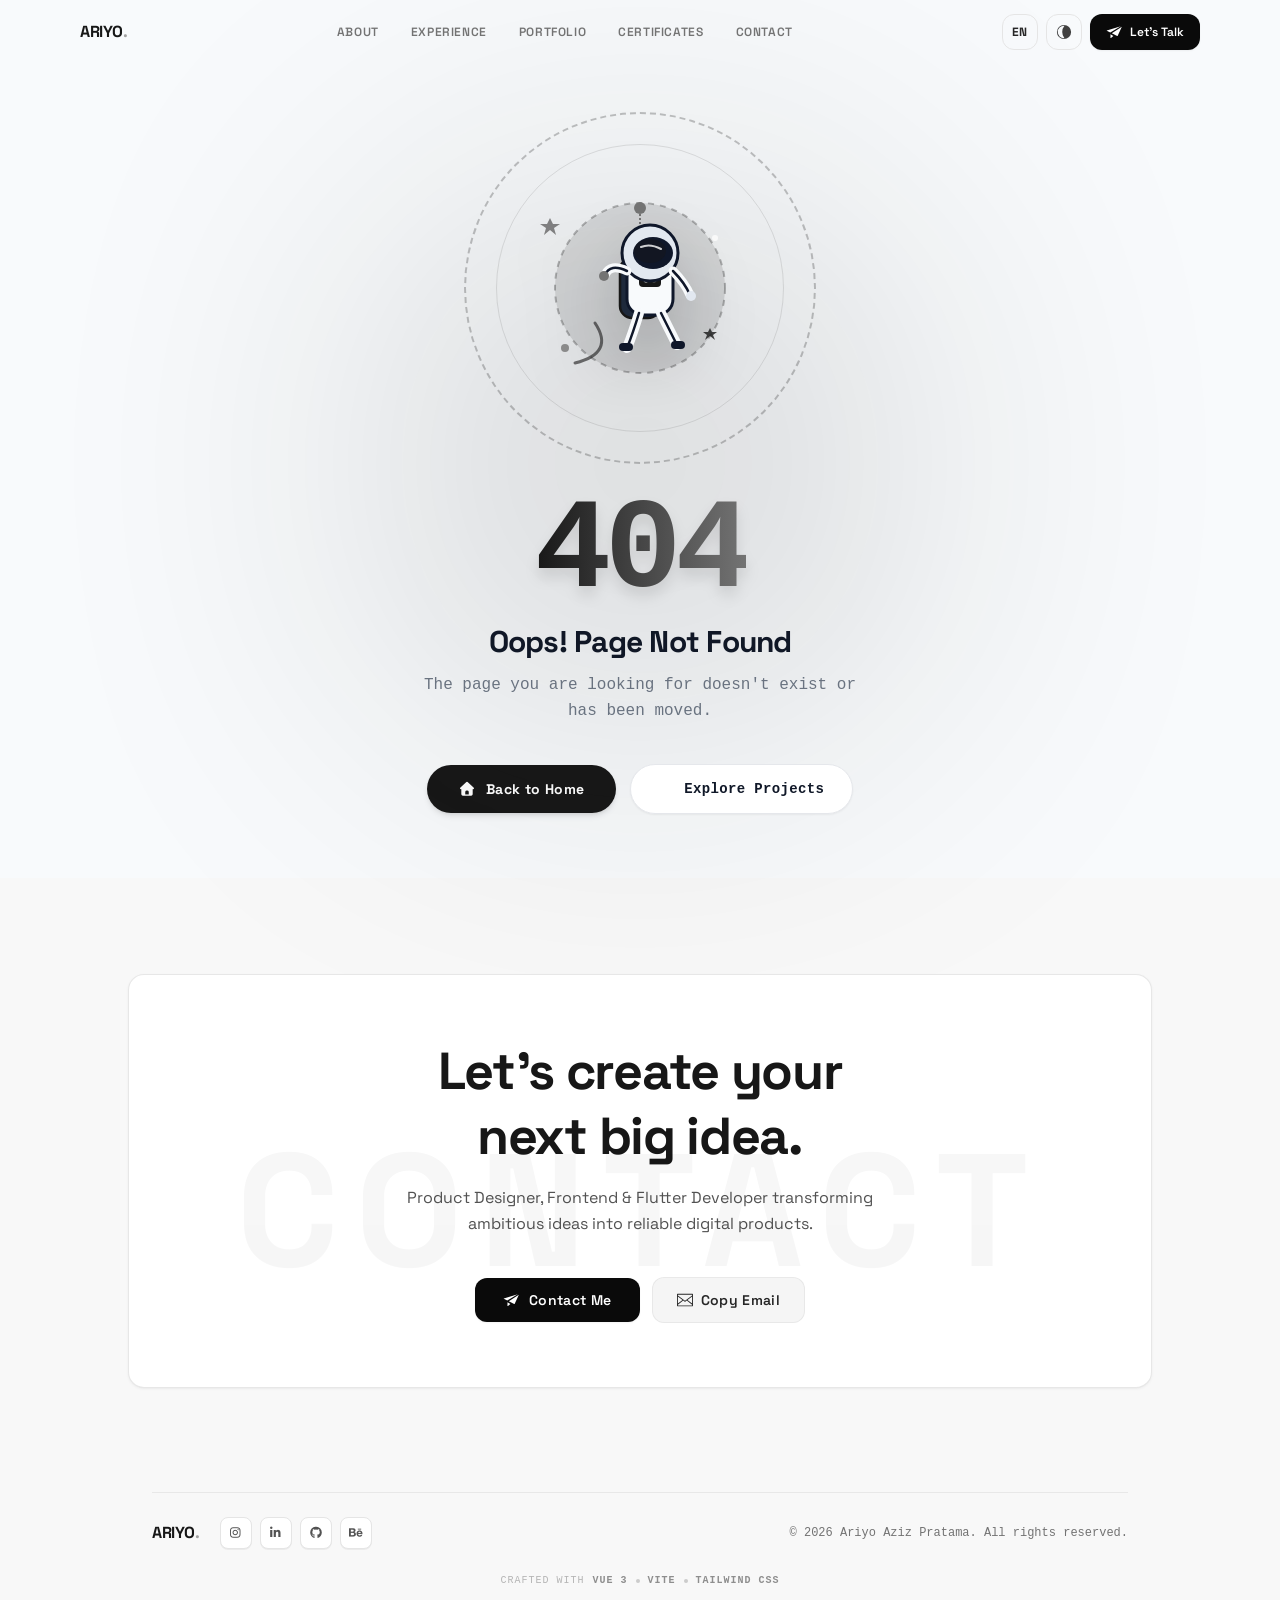
==== index.html @ 094a53f3 "deploy: ariyoaziz/my_web@b0b387ba161bb2d510bd569dac38ab4644ae253b" ====
<!DOCTYPE html>
<html lang="id">

<head>
  <meta charset="UTF-8" />
  <link rel="icon" type="image/png" href="/mylogo.png" />
  <meta name="viewport" content="width=device-width, initial-scale=1.0" />
  <title>Ariyo Aziz Pratama (Ariyo Aziz) | UI/UX Designer & Web Developer Portfolio</title>
  <meta name="description"
    content="Official portfolio website of Ariyo Aziz Pratama (Ariyo Aziz / ariyoaziz / ariyoazizpratama). Product Designer, UI/UX Designer &amp; Frontend Developer." />
  <meta name="keywords"
    content="Ariyo Aziz Pratama, Ariyo Aziz, Ariyo, ariyoaziz, ariyoazizpratama, ariyo aziz, ariyo aziz pratama, ariyoaziz.github.io, UI/UX Designer, Frontend Developer, Web Developer, Portfolio" />
  <meta name="author" content="Ariyo Aziz Pratama" />
  <link rel="canonical" href="https://ariyoaziz.github.io/" />
  <link rel="sitemap" type="application/xml" title="Sitemap" href="/sitemap.xml" />
  <meta name="google-site-verification" content="NO8ET4t-yrOl3jAJOwjUMMJydFWANyvMjvo1HL1jK_o" />

  <!-- JSON-LD Structured Data: Google knows this is Ariyo Aziz Pratama's portfolio -->
  <script type="application/ld+json">
    {
      "@context": "https://schema.org",
      "@type": "Person",
      "name": "Ariyo Aziz Pratama",
      "alternateName": ["Ariyo Aziz", "Ariyo", "ariyoaziz", "ariyoazizpratama", "ariyo aziz pratama"],
      "url": "https://ariyoaziz.github.io",
      "jobTitle": "UI/UX Designer & Frontend Developer",
      "description": "Product Designer, Frontend & Flutter Developer crafting high-precision digital products.",
      "email": "ariyoaziz.pratama@gmail.com",
      "sameAs": [
        "https://github.com/ariyoaziz",
        "https://linkedin.com/in/ariyoaziz",
        "https://instagram.com/ariyoaziz_"
      ],
      "knowsAbout": ["UI/UX Design", "Frontend Development", "Flutter", "Vue.js", "Figma", "Web Design"],
      "hasOccupation": {
        "@type": "Occupation",
        "name": "UI/UX Designer & Frontend Developer",
        "occupationLocation": {
          "@type": "Country",
          "name": "Indonesia"
        }
      }
    }
    </script>

  <!-- WebSite Schema for Sitelinks Searchbox potential -->
  <script type="application/ld+json">
    {
      "@context": "https://schema.org",
      "@type": "WebSite",
      "name": "Ariyo Aziz Pratama - Portfolio",
      "alternateName": ["ariyoaziz", "ariyoazizpratama", "Ariyo Aziz"],
      "url": "https://ariyoaziz.github.io",
      "description": "Portfolio of Ariyo Aziz Pratama, a UI/UX Designer & Frontend Developer",
      "author": {
        "@type": "Person",
        "name": "Ariyo Aziz Pratama"
      }
    }
    </script>

  <!-- Open Graph / Facebook -->
  <meta property="og:type" content="website" />
  <meta property="og:url" content="https://ariyoaziz.github.io/" />
  <meta property="og:title" content="Ariyo Aziz Pratama (Ariyo Aziz) - Portfolio" />
  <meta property="og:description"
    content="Official portfolio website of Ariyo Aziz Pratama (Ariyo Aziz / ariyoaziz / ariyoazizpratama). UI/UX Designer & Web Developer." />
  <meta property="og:image" content="https://ariyoaziz.github.io/og-image.png" />

  <!-- Twitter -->
  <meta property="twitter:card" content="summary_large_image" />
  <meta property="twitter:url" content="https://ariyoaziz.github.io/" />
  <meta property="twitter:title" content="Ariyo Aziz Pratama (Ariyo Aziz) - Portfolio" />
  <meta property="twitter:description"
    content="Official portfolio website of Ariyo Aziz Pratama (Ariyo Aziz / ariyoaziz / ariyoazizpratama). UI/UX Designer & Web Developer." />
  <meta property="twitter:image" content="https://ariyoaziz.github.io/og-image.png" />

  <link rel="preconnect" href="https://fonts.googleapis.com" />
  <link rel="preconnect" href="https://fonts.gstatic.com" crossorigin />
  <link href="https://fonts.googleapis.com/css2?family=Inter:wght@400;600;700;800&display=swap" rel="stylesheet"
    media="print" onload="this.media='all'" />
  <script type="module" crossorigin src="/assets/index-DNNmaMaB.js"></script>
  <link rel="modulepreload" crossorigin href="/assets/vue-vendor-B-y-Csbg.js">
  <link rel="modulepreload" crossorigin href="/assets/gsap-vendor-CiEuWA-R.js">
  <link rel="modulepreload" crossorigin href="/assets/spectrum-icons-BGZ-zPG2.js">
  <link rel="stylesheet" crossorigin href="/assets/index-DkVfJx-_.css">
</head>

<body>
  <div id="app"></div>
  <noscript>
    <h1>Ariyo Aziz Pratama (Ariyo Aziz / ariyoaziz / ariyoazizpratama)</h1>
    <p>Official portfolio website of Ariyo Aziz Pratama - Product Designer, UI/UX Designer &amp; Frontend Web Developer.
    </p>
  </noscript>
</body>

</html>
---- assets/index-DkVfJx-_.css ----
@import"https://fonts.googleapis.com/css2?family=Space+Grotesk:wght@300;400;500;600;700&display=swap";.spectrum-mono-bar[data-v-599a5147]{--mod-progressbar-fill-color: currentColor;--spectrum-progressbar-fill-color: currentColor;--mod-progressbar-track-color: rgba(128, 128, 128, .16);--spectrum-progressbar-track-color: rgba(128, 128, 128, .16)}[data-v-599a5147] sp-progress-bar{--mod-progressbar-fill-color: currentColor !important;--spectrum-progressbar-fill-color: currentColor !important;--mod-progressbar-track-color: rgba(128, 128, 128, .16) !important;--spectrum-progressbar-track-color: rgba(128, 128, 128, .16) !important}html{background-color:#f8f8f8;color:#171717;color-scheme:light}html.dark{background-color:#0a0a0a;color:#f5f5f5;color-scheme:dark}body{margin:0;font-family:Space Grotesk,system-ui,sans-serif;background-color:inherit;color:inherit}.theme-transitioning,.theme-transitioning *,.theme-transitioning *:before,.theme-transitioning *:after{transition-property:background-color,border-color,color,fill,stroke,box-shadow;transition-duration:.42s;transition-timing-function:cubic-bezier(.22,1,.36,1)}::view-transition-group(root),::view-transition-image-pair(root),::view-transition-old(root),::view-transition-new(root){animation:none;mix-blend-mode:normal}@media (prefers-reduced-motion: reduce){.theme-transitioning,.theme-transitioning *,.theme-transitioning *:before,.theme-transitioning *:after{transition-duration:1ms!important}}.page-transition-enter-active,.page-transition-leave-active{transition:opacity .35s ease,transform .35s cubic-bezier(.22,1,.36,1)}.page-transition-enter-from{opacity:0;transform:translateY(16px)}.page-transition-leave-to{opacity:0;transform:translateY(-16px)}@layer components;/*! tailwindcss v4.2.1 | MIT License | https://tailwindcss.com */@layer properties{@supports (((-webkit-hyphens:none)) and (not (margin-trim:inline))) or ((-moz-orient:inline) and (not (color:rgb(from red r g b)))){*,:before,:after,::backdrop{--tw-translate-x:0;--tw-translate-y:0;--tw-translate-z:0;--tw-scale-x:1;--tw-scale-y:1;--tw-scale-z:1;--tw-rotate-x:initial;--tw-rotate-y:initial;--tw-rotate-z:initial;--tw-skew-x:initial;--tw-skew-y:initial;--tw-space-y-reverse:0;--tw-border-style:solid;--tw-gradient-position:initial;--tw-gradient-from:#0000;--tw-gradient-via:#0000;--tw-gradient-to:#0000;--tw-gradient-stops:initial;--tw-gradient-via-stops:initial;--tw-gradient-from-position:0%;--tw-gradient-via-position:50%;--tw-gradient-to-position:100%;--tw-leading:initial;--tw-font-weight:initial;--tw-tracking:initial;--tw-shadow:0 0 #0000;--tw-shadow-color:initial;--tw-shadow-alpha:100%;--tw-inset-shadow:0 0 #0000;--tw-inset-shadow-color:initial;--tw-inset-shadow-alpha:100%;--tw-ring-color:initial;--tw-ring-shadow:0 0 #0000;--tw-inset-ring-color:initial;--tw-inset-ring-shadow:0 0 #0000;--tw-ring-inset:initial;--tw-ring-offset-width:0px;--tw-ring-offset-color:#fff;--tw-ring-offset-shadow:0 0 #0000;--tw-outline-style:solid;--tw-blur:initial;--tw-brightness:initial;--tw-contrast:initial;--tw-grayscale:initial;--tw-hue-rotate:initial;--tw-invert:initial;--tw-opacity:initial;--tw-saturate:initial;--tw-sepia:initial;--tw-drop-shadow:initial;--tw-drop-shadow-color:initial;--tw-drop-shadow-alpha:100%;--tw-drop-shadow-size:initial;--tw-backdrop-blur:initial;--tw-backdrop-brightness:initial;--tw-backdrop-contrast:initial;--tw-backdrop-grayscale:initial;--tw-backdrop-hue-rotate:initial;--tw-backdrop-invert:initial;--tw-backdrop-opacity:initial;--tw-backdrop-saturate:initial;--tw-backdrop-sepia:initial;--tw-duration:initial;--tw-ease:initial}}}@layer theme{:root,:host{--font-sans:ui-sans-serif, system-ui, sans-serif, "Apple Color Emoji", "Segoe UI Emoji", "Segoe UI Symbol", "Noto Color Emoji";--font-mono:ui-monospace, SFMono-Regular, Menlo, Monaco, Consolas, "Liberation Mono", "Courier New", monospace;--color-amber-50:oklch(98.7% .022 95.277);--color-amber-300:oklch(87.9% .169 91.605);--color-amber-800:oklch(47.3% .137 46.201);--color-amber-950:oklch(27.9% .077 45.635);--color-green-500:oklch(72.3% .219 149.579);--color-slate-50:oklch(98.4% .003 247.858);--color-slate-300:oklch(86.9% .022 252.894);--color-slate-400:oklch(70.4% .04 256.788);--color-slate-500:oklch(55.4% .046 257.417);--color-slate-600:oklch(44.6% .043 257.281);--color-slate-900:oklch(20.8% .042 265.755);--color-gray-200:oklch(92.8% .006 264.531);--color-gray-300:oklch(87.2% .01 258.338);--color-gray-400:oklch(70.7% .022 261.325);--color-gray-600:oklch(44.6% .03 256.802);--color-gray-900:oklch(21% .034 264.665);--color-neutral-50:oklch(98.5% 0 0);--color-neutral-100:oklch(97% 0 0);--color-neutral-200:oklch(92.2% 0 0);--color-neutral-300:oklch(87% 0 0);--color-neutral-400:oklch(70.8% 0 0);--color-neutral-500:oklch(55.6% 0 0);--color-neutral-600:oklch(43.9% 0 0);--color-neutral-700:oklch(37.1% 0 0);--color-neutral-800:oklch(26.9% 0 0);--color-neutral-900:oklch(20.5% 0 0);--color-neutral-950:oklch(14.5% 0 0);--color-black:#000;--color-white:#fff;--spacing:.25rem;--container-xs:20rem;--container-sm:24rem;--container-md:28rem;--container-lg:32rem;--container-xl:36rem;--container-2xl:42rem;--container-3xl:48rem;--container-4xl:56rem;--container-5xl:64rem;--container-6xl:72rem;--container-7xl:80rem;--text-xs:.75rem;--text-xs--line-height:calc(1 / .75);--text-sm:.875rem;--text-sm--line-height:calc(1.25 / .875);--text-base:1rem;--text-base--line-height: 1.5 ;--text-lg:1.125rem;--text-lg--line-height:calc(1.75 / 1.125);--text-xl:1.25rem;--text-xl--line-height:calc(1.75 / 1.25);--text-2xl:1.5rem;--text-2xl--line-height:calc(2 / 1.5);--text-3xl:1.875rem;--text-3xl--line-height: 1.2 ;--text-4xl:2.25rem;--text-4xl--line-height:calc(2.5 / 2.25);--text-5xl:3rem;--text-5xl--line-height:1;--text-6xl:3.75rem;--text-6xl--line-height:1;--text-7xl:4.5rem;--text-7xl--line-height:1;--text-9xl:8rem;--text-9xl--line-height:1;--font-weight-light:300;--font-weight-normal:400;--font-weight-medium:500;--font-weight-semibold:600;--font-weight-bold:700;--font-weight-extrabold:800;--font-weight-black:900;--tracking-tighter:-.05em;--tracking-tight:-.025em;--tracking-wide:.025em;--tracking-wider:.05em;--tracking-widest:.1em;--leading-tight:1.25;--leading-snug:1.375;--leading-relaxed:1.625;--radius-md:.375rem;--radius-lg:.5rem;--radius-xl:.75rem;--radius-2xl:1rem;--radius-3xl:1.5rem;--drop-shadow-xl:0 9px 7px #0000001a;--drop-shadow-2xl:0 25px 25px #00000026;--ease-in:cubic-bezier(.4, 0, 1, 1);--ease-out:cubic-bezier(0, 0, .2, 1);--ease-in-out:cubic-bezier(.4, 0, .2, 1);--animate-ping:ping 1s cubic-bezier(0, 0, .2, 1) infinite;--animate-pulse:pulse 2s cubic-bezier(.4, 0, .6, 1) infinite;--blur-xs:4px;--blur-sm:8px;--blur-md:12px;--blur-xl:24px;--blur-2xl:40px;--aspect-video:16 / 9;--default-transition-duration:.15s;--default-transition-timing-function:cubic-bezier(.4, 0, .2, 1);--default-font-family:var(--font-sans);--default-mono-font-family:var(--font-mono)}}@layer base{*,:after,:before,::backdrop{box-sizing:border-box;border:0 solid;margin:0;padding:0}::file-selector-button{box-sizing:border-box;border:0 solid;margin:0;padding:0}html,:host{-webkit-text-size-adjust:100%;tab-size:4;line-height:1.5;font-family:var(--default-font-family,ui-sans-serif, system-ui, sans-serif, "Apple Color Emoji", "Segoe UI Emoji", "Segoe UI Symbol", "Noto Color Emoji");font-feature-settings:var(--default-font-feature-settings,normal);font-variation-settings:var(--default-font-variation-settings,normal);-webkit-tap-highlight-color:transparent}hr{height:0;color:inherit;border-top-width:1px}abbr:where([title]){-webkit-text-decoration:underline dotted;text-decoration:underline dotted}h1,h2,h3,h4,h5,h6{font-size:inherit;font-weight:inherit}a{color:inherit;-webkit-text-decoration:inherit;text-decoration:inherit}b,strong{font-weight:bolder}code,kbd,samp,pre{font-family:var(--default-mono-font-family,ui-monospace, SFMono-Regular, Menlo, Monaco, Consolas, "Liberation Mono", "Courier New", monospace);font-feature-settings:var(--default-mono-font-feature-settings,normal);font-variation-settings:var(--default-mono-font-variation-settings,normal);font-size:1em}small{font-size:80%}sub,sup{vertical-align:baseline;font-size:75%;line-height:0;position:relative}sub{bottom:-.25em}sup{top:-.5em}table{text-indent:0;border-color:inherit;border-collapse:collapse}:-moz-focusring{outline:auto}progress{vertical-align:baseline}summary{display:list-item}ol,ul,menu{list-style:none}img,svg,video,canvas,audio,iframe,embed,object{vertical-align:middle;display:block}img,video{max-width:100%;height:auto}button,input,select,optgroup,textarea{font:inherit;font-feature-settings:inherit;font-variation-settings:inherit;letter-spacing:inherit;color:inherit;opacity:1;background-color:#0000;border-radius:0}::file-selector-button{font:inherit;font-feature-settings:inherit;font-variation-settings:inherit;letter-spacing:inherit;color:inherit;opacity:1;background-color:#0000;border-radius:0}:where(select:is([multiple],[size])) optgroup{font-weight:bolder}:where(select:is([multiple],[size])) optgroup option{padding-inline-start:20px}::file-selector-button{margin-inline-end:4px}::placeholder{opacity:1}@supports (not ((-webkit-appearance:-apple-pay-button))) or (contain-intrinsic-size:1px){::placeholder{color:currentColor}@supports (color:color-mix(in lab,red,red)){::placeholder{color:color-mix(in oklab,currentcolor 50%,transparent)}}}textarea{resize:vertical}::-webkit-search-decoration{-webkit-appearance:none}::-webkit-date-and-time-value{min-height:1lh;text-align:inherit}::-webkit-datetime-edit{display:inline-flex}::-webkit-datetime-edit-fields-wrapper{padding:0}::-webkit-datetime-edit{padding-block:0}::-webkit-datetime-edit-year-field{padding-block:0}::-webkit-datetime-edit-month-field{padding-block:0}::-webkit-datetime-edit-day-field{padding-block:0}::-webkit-datetime-edit-hour-field{padding-block:0}::-webkit-datetime-edit-minute-field{padding-block:0}::-webkit-datetime-edit-second-field{padding-block:0}::-webkit-datetime-edit-millisecond-field{padding-block:0}::-webkit-datetime-edit-meridiem-field{padding-block:0}::-webkit-calendar-picker-indicator{line-height:1}:-moz-ui-invalid{box-shadow:none}button,input:where([type=button],[type=reset],[type=submit]){appearance:button}::file-selector-button{appearance:button}::-webkit-inner-spin-button{height:auto}::-webkit-outer-spin-button{height:auto}[hidden]:where(:not([hidden=until-found])){display:none!important}}@layer utilities{.\@container{container-type:inline-size}.pointer-events-none{pointer-events:none}.visible{visibility:visible}.absolute{position:absolute}.fixed{position:fixed}.relative{position:relative}.static{position:static}.sticky{position:sticky}.inset-0{inset:calc(var(--spacing) * 0)}.inset-x-0{inset-inline:calc(var(--spacing) * 0)}.inset-x-4{inset-inline:calc(var(--spacing) * 4)}.start{inset-inline-start:var(--spacing)}.end{inset-inline-end:var(--spacing)}.-top-6{top:calc(var(--spacing) * -6)}.-top-8{top:calc(var(--spacing) * -8)}.top-0{top:calc(var(--spacing) * 0)}.top-1\.5{top:calc(var(--spacing) * 1.5)}.top-1\/2{top:50%}.top-3{top:calc(var(--spacing) * 3)}.top-3\.5{top:calc(var(--spacing) * 3.5)}.top-4{top:calc(var(--spacing) * 4)}.top-28{top:calc(var(--spacing) * 28)}.top-\[46\%\]{top:46%}.right-0{right:calc(var(--spacing) * 0)}.right-2{right:calc(var(--spacing) * 2)}.right-4{right:calc(var(--spacing) * 4)}.right-6{right:calc(var(--spacing) * 6)}.-bottom-1{bottom:calc(var(--spacing) * -1)}.bottom-0{bottom:calc(var(--spacing) * 0)}.bottom-6{bottom:calc(var(--spacing) * 6)}.bottom-full{bottom:100%}.-left-\[2px\]{left:-2px}.-left-\[9px\]{left:-9px}.left-0{left:calc(var(--spacing) * 0)}.left-1\/2{left:50%}.left-2{left:calc(var(--spacing) * 2)}.left-3{left:calc(var(--spacing) * 3)}.left-4{left:calc(var(--spacing) * 4)}.isolate{isolation:isolate}.z-0{z-index:0}.z-10{z-index:10}.z-20{z-index:20}.z-30{z-index:30}.z-40{z-index:40}.z-50{z-index:50}.z-9999{z-index:9999}.z-\[999999\]{z-index:999999}.container{width:100%}@media (min-width:40rem){.container{max-width:40rem}}@media (min-width:48rem){.container{max-width:48rem}}@media (min-width:64rem){.container{max-width:64rem}}@media (min-width:80rem){.container{max-width:80rem}}@media (min-width:96rem){.container{max-width:96rem}}.-mx-4{margin-inline:calc(var(--spacing) * -4)}.mx-auto{margin-inline:auto}.my-3{margin-block:calc(var(--spacing) * 3)}.my-4{margin-block:calc(var(--spacing) * 4)}.my-6{margin-block:calc(var(--spacing) * 6)}.my-8{margin-block:calc(var(--spacing) * 8)}.-mt-3{margin-top:calc(var(--spacing) * -3)}.-mt-8{margin-top:calc(var(--spacing) * -8)}.mt-0\.5{margin-top:calc(var(--spacing) * .5)}.mt-1{margin-top:calc(var(--spacing) * 1)}.mt-2{margin-top:calc(var(--spacing) * 2)}.mt-2\.5{margin-top:calc(var(--spacing) * 2.5)}.mt-3{margin-top:calc(var(--spacing) * 3)}.mt-4{margin-top:calc(var(--spacing) * 4)}.mt-5{margin-top:calc(var(--spacing) * 5)}.mt-6{margin-top:calc(var(--spacing) * 6)}.mt-8{margin-top:calc(var(--spacing) * 8)}.mt-9{margin-top:calc(var(--spacing) * 9)}.mt-10{margin-top:calc(var(--spacing) * 10)}.mt-12{margin-top:calc(var(--spacing) * 12)}.mt-14{margin-top:calc(var(--spacing) * 14)}.mt-16{margin-top:calc(var(--spacing) * 16)}.mt-auto{margin-top:auto}.mb-2{margin-bottom:calc(var(--spacing) * 2)}.mb-3{margin-bottom:calc(var(--spacing) * 3)}.mb-4{margin-bottom:calc(var(--spacing) * 4)}.mb-5{margin-bottom:calc(var(--spacing) * 5)}.mb-6{margin-bottom:calc(var(--spacing) * 6)}.mb-8{margin-bottom:calc(var(--spacing) * 8)}.mb-10{margin-bottom:calc(var(--spacing) * 10)}.mb-12{margin-bottom:calc(var(--spacing) * 12)}.mb-14{margin-bottom:calc(var(--spacing) * 14)}.ml-2{margin-left:calc(var(--spacing) * 2)}.ml-3{margin-left:calc(var(--spacing) * 3)}.line-clamp-1{-webkit-line-clamp:1;-webkit-box-orient:vertical;display:-webkit-box;overflow:hidden}.line-clamp-2{-webkit-line-clamp:2;-webkit-box-orient:vertical;display:-webkit-box;overflow:hidden}.block{display:block}.flex{display:flex}.grid{display:grid}.hidden{display:none}.inline{display:inline}.inline-block{display:inline-block}.inline-flex{display:inline-flex}.table{display:table}.aspect-\[1\.414\/1\]{aspect-ratio:1.414}.aspect-video{aspect-ratio:var(--aspect-video)}.h-1{height:calc(var(--spacing) * 1)}.h-1\.5{height:calc(var(--spacing) * 1.5)}.h-2{height:calc(var(--spacing) * 2)}.h-3{height:calc(var(--spacing) * 3)}.h-3\.5{height:calc(var(--spacing) * 3.5)}.h-4{height:calc(var(--spacing) * 4)}.h-5{height:calc(var(--spacing) * 5)}.h-6{height:calc(var(--spacing) * 6)}.h-7{height:calc(var(--spacing) * 7)}.h-8{height:calc(var(--spacing) * 8)}.h-9{height:calc(var(--spacing) * 9)}.h-10{height:calc(var(--spacing) * 10)}.h-14{height:calc(var(--spacing) * 14)}.h-16{height:calc(var(--spacing) * 16)}.h-48{height:calc(var(--spacing) * 48)}.h-60{height:calc(var(--spacing) * 60)}.h-72{height:calc(var(--spacing) * 72)}.h-120{height:calc(var(--spacing) * 120)}.h-\[2\.5px\]{height:2.5px}.h-\[2px\]{height:2px}.h-\[65vh\]{height:65vh}.h-\[100svh\]{height:100svh}.h-\[320px\]{height:320px}.h-\[calc\(100dvh-1rem\)\]{height:calc(100dvh - 1rem)}.h-auto{height:auto}.h-full{height:100%}.max-h-\[75vh\]{max-height:75vh}.max-h-\[80vh\]{max-height:80vh}.max-h-\[85vh\]{max-height:85vh}.max-h-\[460px\]{max-height:460px}.max-h-\[520px\]{max-height:520px}.max-h-\[540px\]{max-height:540px}.max-h-\[660px\]{max-height:660px}.max-h-\[1350px\]{max-height:1350px}.max-h-\[calc\(100vh-8\.5rem\)\]{max-height:calc(100vh - 8.5rem)}.min-h-0{min-height:calc(var(--spacing) * 0)}.min-h-\[72px\]{min-height:72px}.min-h-\[80px\]{min-height:80px}.min-h-\[640px\]{min-height:640px}.min-h-screen{min-height:100vh}.w-1{width:calc(var(--spacing) * 1)}.w-1\.5{width:calc(var(--spacing) * 1.5)}.w-2{width:calc(var(--spacing) * 2)}.w-3{width:calc(var(--spacing) * 3)}.w-3\.5{width:calc(var(--spacing) * 3.5)}.w-4{width:calc(var(--spacing) * 4)}.w-5{width:calc(var(--spacing) * 5)}.w-6{width:calc(var(--spacing) * 6)}.w-7{width:calc(var(--spacing) * 7)}.w-8{width:calc(var(--spacing) * 8)}.w-9{width:calc(var(--spacing) * 9)}.w-10{width:calc(var(--spacing) * 10)}.w-14{width:calc(var(--spacing) * 14)}.w-16{width:calc(var(--spacing) * 16)}.w-48{width:calc(var(--spacing) * 48)}.w-60{width:calc(var(--spacing) * 60)}.w-72{width:calc(var(--spacing) * 72)}.w-80{width:calc(var(--spacing) * 80)}.w-120{width:calc(var(--spacing) * 120)}.w-\[2px\]{width:2px}.w-\[70vw\]{width:70vw}.w-\[320px\]{width:320px}.w-fit{width:fit-content}.w-full{width:100%}.w-max{width:max-content}.max-w-2xl{max-width:var(--container-2xl)}.max-w-3xl{max-width:var(--container-3xl)}.max-w-4xl{max-width:var(--container-4xl)}.max-w-5xl{max-width:var(--container-5xl)}.max-w-6xl{max-width:var(--container-6xl)}.max-w-7xl{max-width:var(--container-7xl)}.max-w-\[85vw\]{max-width:85vw}.max-w-full{max-width:100%}.max-w-lg{max-width:var(--container-lg)}.max-w-md{max-width:var(--container-md)}.max-w-none{max-width:none}.max-w-sm{max-width:var(--container-sm)}.max-w-xl{max-width:var(--container-xl)}.max-w-xs{max-width:var(--container-xs)}.min-w-0{min-width:calc(var(--spacing) * 0)}.min-w-max{min-width:max-content}.flex-1{flex:1}.flex-shrink{flex-shrink:1}.flex-shrink-0,.shrink-0{flex-shrink:0}.flex-grow,.grow{flex-grow:1}.origin-top{transform-origin:top}.-translate-x-1\/2{--tw-translate-x: -50% ;translate:var(--tw-translate-x) var(--tw-translate-y)}.-translate-y-1{--tw-translate-y:calc(var(--spacing) * -1);translate:var(--tw-translate-x) var(--tw-translate-y)}.-translate-y-1\/2{--tw-translate-y: -50% ;translate:var(--tw-translate-x) var(--tw-translate-y)}.scale-y-0{--tw-scale-y:0%;scale:var(--tw-scale-x) var(--tw-scale-y)}.-rotate-90{rotate:-90deg}.rotate-45{rotate:45deg}.rotate-180{rotate:180deg}.transform{transform:var(--tw-rotate-x,) var(--tw-rotate-y,) var(--tw-rotate-z,) var(--tw-skew-x,) var(--tw-skew-y,)}.transform-gpu{transform:translateZ(0) var(--tw-rotate-x,) var(--tw-rotate-y,) var(--tw-rotate-z,) var(--tw-skew-x,) var(--tw-skew-y,)}.animate-ping{animation:var(--animate-ping)}.animate-pulse{animation:var(--animate-pulse)}.cursor-not-allowed{cursor:not-allowed}.cursor-pointer{cursor:pointer}.cursor-zoom-in{cursor:zoom-in}.resize{resize:both}.scroll-mt-28{scroll-margin-top:calc(var(--spacing) * 28)}.columns-1{columns:1}.break-inside-avoid{break-inside:avoid}.grid-cols-1{grid-template-columns:repeat(1,minmax(0,1fr))}.grid-cols-2{grid-template-columns:repeat(2,minmax(0,1fr))}.grid-rows-\[0fr\]{grid-template-rows:0fr}.grid-rows-\[1fr\]{grid-template-rows:1fr}.flex-col{flex-direction:column}.flex-wrap{flex-wrap:wrap}.items-baseline{align-items:baseline}.items-center{align-items:center}.items-end{align-items:flex-end}.items-start{align-items:flex-start}.justify-between{justify-content:space-between}.justify-center{justify-content:center}.justify-end{justify-content:flex-end}.justify-start{justify-content:flex-start}.gap-0\.5{gap:calc(var(--spacing) * .5)}.gap-1{gap:calc(var(--spacing) * 1)}.gap-1\.5{gap:calc(var(--spacing) * 1.5)}.gap-2{gap:calc(var(--spacing) * 2)}.gap-2\.5{gap:calc(var(--spacing) * 2.5)}.gap-3{gap:calc(var(--spacing) * 3)}.gap-3\.5{gap:calc(var(--spacing) * 3.5)}.gap-4{gap:calc(var(--spacing) * 4)}.gap-5{gap:calc(var(--spacing) * 5)}.gap-6{gap:calc(var(--spacing) * 6)}.gap-8{gap:calc(var(--spacing) * 8)}:where(.space-y-1>:not(:last-child)){--tw-space-y-reverse:0;margin-block-start:calc(calc(var(--spacing) * 1) * var(--tw-space-y-reverse));margin-block-end:calc(calc(var(--spacing) * 1) * calc(1 - var(--tw-space-y-reverse)))}:where(.space-y-1\.5>:not(:last-child)){--tw-space-y-reverse:0;margin-block-start:calc(calc(var(--spacing) * 1.5) * var(--tw-space-y-reverse));margin-block-end:calc(calc(var(--spacing) * 1.5) * calc(1 - var(--tw-space-y-reverse)))}:where(.space-y-2>:not(:last-child)){--tw-space-y-reverse:0;margin-block-start:calc(calc(var(--spacing) * 2) * var(--tw-space-y-reverse));margin-block-end:calc(calc(var(--spacing) * 2) * calc(1 - var(--tw-space-y-reverse)))}:where(.space-y-3>:not(:last-child)){--tw-space-y-reverse:0;margin-block-start:calc(calc(var(--spacing) * 3) * var(--tw-space-y-reverse));margin-block-end:calc(calc(var(--spacing) * 3) * calc(1 - var(--tw-space-y-reverse)))}:where(.space-y-4>:not(:last-child)){--tw-space-y-reverse:0;margin-block-start:calc(calc(var(--spacing) * 4) * var(--tw-space-y-reverse));margin-block-end:calc(calc(var(--spacing) * 4) * calc(1 - var(--tw-space-y-reverse)))}:where(.space-y-6>:not(:last-child)){--tw-space-y-reverse:0;margin-block-start:calc(calc(var(--spacing) * 6) * var(--tw-space-y-reverse));margin-block-end:calc(calc(var(--spacing) * 6) * calc(1 - var(--tw-space-y-reverse)))}:where(.space-y-8>:not(:last-child)){--tw-space-y-reverse:0;margin-block-start:calc(calc(var(--spacing) * 8) * var(--tw-space-y-reverse));margin-block-end:calc(calc(var(--spacing) * 8) * calc(1 - var(--tw-space-y-reverse)))}.self-start{align-self:flex-start}.truncate{text-overflow:ellipsis;white-space:nowrap;overflow:hidden}.overflow-hidden{overflow:hidden}.overflow-x-auto{overflow-x:auto}.overflow-x-hidden{overflow-x:hidden}.overflow-y-auto{overflow-y:auto}.overscroll-contain{overscroll-behavior:contain}.rounded{border-radius:.25rem}.rounded-2xl{border-radius:var(--radius-2xl)}.rounded-full{border-radius:3.40282e38px}.rounded-lg{border-radius:var(--radius-lg)}.rounded-md{border-radius:var(--radius-md)}.rounded-none{border-radius:0}.rounded-xl{border-radius:var(--radius-xl)}.rounded-t-3xl{border-top-left-radius:var(--radius-3xl);border-top-right-radius:var(--radius-3xl)}.rounded-t-full{border-top-left-radius:3.40282e38px;border-top-right-radius:3.40282e38px}.border{border-style:var(--tw-border-style);border-width:1px}.border-2{border-style:var(--tw-border-style);border-width:2px}.border-t{border-top-style:var(--tw-border-style);border-top-width:1px}.border-r{border-right-style:var(--tw-border-style);border-right-width:1px}.border-b{border-bottom-style:var(--tw-border-style);border-bottom-width:1px}.border-l-2{border-left-style:var(--tw-border-style);border-left-width:2px}.border-dashed{--tw-border-style:dashed;border-style:dashed}.border-amber-300{border-color:var(--color-amber-300)}.border-amber-800\/80{border-color:#953d00cc}@supports (color:color-mix(in lab,red,red)){.border-amber-800\/80{border-color:color-mix(in oklab,var(--color-amber-800) 80%,transparent)}}.border-gray-200{border-color:var(--color-gray-200)}.border-neutral-100{border-color:var(--color-neutral-100)}.border-neutral-200{border-color:var(--color-neutral-200)}.border-neutral-200\/60{border-color:#e5e5e599}@supports (color:color-mix(in lab,red,red)){.border-neutral-200\/60{border-color:color-mix(in oklab,var(--color-neutral-200) 60%,transparent)}}.border-neutral-200\/70{border-color:#e5e5e5b3}@supports (color:color-mix(in lab,red,red)){.border-neutral-200\/70{border-color:color-mix(in oklab,var(--color-neutral-200) 70%,transparent)}}.border-neutral-200\/80{border-color:#e5e5e5cc}@supports (color:color-mix(in lab,red,red)){.border-neutral-200\/80{border-color:color-mix(in oklab,var(--color-neutral-200) 80%,transparent)}}.border-neutral-200\/90{border-color:#e5e5e5e6}@supports (color:color-mix(in lab,red,red)){.border-neutral-200\/90{border-color:color-mix(in oklab,var(--color-neutral-200) 90%,transparent)}}.border-neutral-300{border-color:var(--color-neutral-300)}.border-neutral-300\/80{border-color:#d4d4d4cc}@supports (color:color-mix(in lab,red,red)){.border-neutral-300\/80{border-color:color-mix(in oklab,var(--color-neutral-300) 80%,transparent)}}.border-neutral-400{border-color:var(--color-neutral-400)}.border-neutral-700{border-color:var(--color-neutral-700)}.border-neutral-700\/50{border-color:#40404080}@supports (color:color-mix(in lab,red,red)){.border-neutral-700\/50{border-color:color-mix(in oklab,var(--color-neutral-700) 50%,transparent)}}.border-neutral-700\/60{border-color:#40404099}@supports (color:color-mix(in lab,red,red)){.border-neutral-700\/60{border-color:color-mix(in oklab,var(--color-neutral-700) 60%,transparent)}}.border-neutral-700\/80{border-color:#404040cc}@supports (color:color-mix(in lab,red,red)){.border-neutral-700\/80{border-color:color-mix(in oklab,var(--color-neutral-700) 80%,transparent)}}.border-neutral-800{border-color:var(--color-neutral-800)}.border-neutral-800\/80{border-color:#262626cc}@supports (color:color-mix(in lab,red,red)){.border-neutral-800\/80{border-color:color-mix(in oklab,var(--color-neutral-800) 80%,transparent)}}.border-neutral-800\/90{border-color:#262626e6}@supports (color:color-mix(in lab,red,red)){.border-neutral-800\/90{border-color:color-mix(in oklab,var(--color-neutral-800) 90%,transparent)}}.border-neutral-900{border-color:var(--color-neutral-900)}.border-neutral-950{border-color:var(--color-neutral-950)}.border-transparent{border-color:#0000}.border-white{border-color:var(--color-white)}.border-white\/10{border-color:#ffffff1a}@supports (color:color-mix(in lab,red,red)){.border-white\/10{border-color:color-mix(in oklab,var(--color-white) 10%,transparent)}}.border-white\/20{border-color:#fff3}@supports (color:color-mix(in lab,red,red)){.border-white\/20{border-color:color-mix(in oklab,var(--color-white) 20%,transparent)}}.border-white\/\[0\.06\]{border-color:#ffffff0f}@supports (color:color-mix(in lab,red,red)){.border-white\/\[0\.06\]{border-color:color-mix(in oklab,var(--color-white) 6%,transparent)}}.bg-\[\#0a0a0a\]{background-color:#0a0a0a}.bg-\[\#090d16\]{background-color:#090d16}.bg-\[\#111111\]\/80{background-color:#111c}.bg-\[\#141414\]{background-color:#141414}.bg-\[\#141414\]\/90{background-color:#141414e6}.bg-\[\#141414\]\/95{background-color:#141414f2}.bg-\[\#f8f8f8\]{background-color:#f8f8f8}.bg-\[\#fafafa\]{background-color:#fafafa}.bg-amber-50{background-color:var(--color-amber-50)}.bg-amber-950\/40{background-color:#46190166}@supports (color:color-mix(in lab,red,red)){.bg-amber-950\/40{background-color:color-mix(in oklab,var(--color-amber-950) 40%,transparent)}}.bg-black{background-color:var(--color-black)}.bg-black\/30{background-color:#0000004d}@supports (color:color-mix(in lab,red,red)){.bg-black\/30{background-color:color-mix(in oklab,var(--color-black) 30%,transparent)}}.bg-black\/40{background-color:#0006}@supports (color:color-mix(in lab,red,red)){.bg-black\/40{background-color:color-mix(in oklab,var(--color-black) 40%,transparent)}}.bg-black\/60{background-color:#0009}@supports (color:color-mix(in lab,red,red)){.bg-black\/60{background-color:color-mix(in oklab,var(--color-black) 60%,transparent)}}.bg-black\/70{background-color:#000000b3}@supports (color:color-mix(in lab,red,red)){.bg-black\/70{background-color:color-mix(in oklab,var(--color-black) 70%,transparent)}}.bg-black\/80{background-color:#000c}@supports (color:color-mix(in lab,red,red)){.bg-black\/80{background-color:color-mix(in oklab,var(--color-black) 80%,transparent)}}.bg-black\/90{background-color:#000000e6}@supports (color:color-mix(in lab,red,red)){.bg-black\/90{background-color:color-mix(in oklab,var(--color-black) 90%,transparent)}}.bg-green-500{background-color:var(--color-green-500)}.bg-neutral-50{background-color:var(--color-neutral-50)}.bg-neutral-50\/50{background-color:#fafafa80}@supports (color:color-mix(in lab,red,red)){.bg-neutral-50\/50{background-color:color-mix(in oklab,var(--color-neutral-50) 50%,transparent)}}.bg-neutral-100{background-color:var(--color-neutral-100)}.bg-neutral-200{background-color:var(--color-neutral-200)}.bg-neutral-300\/30{background-color:#d4d4d44d}@supports (color:color-mix(in lab,red,red)){.bg-neutral-300\/30{background-color:color-mix(in oklab,var(--color-neutral-300) 30%,transparent)}}.bg-neutral-400{background-color:var(--color-neutral-400)}.bg-neutral-800{background-color:var(--color-neutral-800)}.bg-neutral-800\/20{background-color:#26262633}@supports (color:color-mix(in lab,red,red)){.bg-neutral-800\/20{background-color:color-mix(in oklab,var(--color-neutral-800) 20%,transparent)}}.bg-neutral-800\/80{background-color:#262626cc}@supports (color:color-mix(in lab,red,red)){.bg-neutral-800\/80{background-color:color-mix(in oklab,var(--color-neutral-800) 80%,transparent)}}.bg-neutral-900{background-color:var(--color-neutral-900)}.bg-neutral-900\/10{background-color:#1717171a}@supports (color:color-mix(in lab,red,red)){.bg-neutral-900\/10{background-color:color-mix(in oklab,var(--color-neutral-900) 10%,transparent)}}.bg-neutral-900\/20{background-color:#17171733}@supports (color:color-mix(in lab,red,red)){.bg-neutral-900\/20{background-color:color-mix(in oklab,var(--color-neutral-900) 20%,transparent)}}.bg-neutral-900\/30{background-color:#1717174d}@supports (color:color-mix(in lab,red,red)){.bg-neutral-900\/30{background-color:color-mix(in oklab,var(--color-neutral-900) 30%,transparent)}}.bg-neutral-900\/40{background-color:#17171766}@supports (color:color-mix(in lab,red,red)){.bg-neutral-900\/40{background-color:color-mix(in oklab,var(--color-neutral-900) 40%,transparent)}}.bg-neutral-900\/50{background-color:#17171780}@supports (color:color-mix(in lab,red,red)){.bg-neutral-900\/50{background-color:color-mix(in oklab,var(--color-neutral-900) 50%,transparent)}}.bg-neutral-900\/60{background-color:#17171799}@supports (color:color-mix(in lab,red,red)){.bg-neutral-900\/60{background-color:color-mix(in oklab,var(--color-neutral-900) 60%,transparent)}}.bg-neutral-900\/80{background-color:#171717cc}@supports (color:color-mix(in lab,red,red)){.bg-neutral-900\/80{background-color:color-mix(in oklab,var(--color-neutral-900) 80%,transparent)}}.bg-neutral-900\/90{background-color:#171717e6}@supports (color:color-mix(in lab,red,red)){.bg-neutral-900\/90{background-color:color-mix(in oklab,var(--color-neutral-900) 90%,transparent)}}.bg-neutral-900\/95{background-color:#171717f2}@supports (color:color-mix(in lab,red,red)){.bg-neutral-900\/95{background-color:color-mix(in oklab,var(--color-neutral-900) 95%,transparent)}}.bg-neutral-950{background-color:var(--color-neutral-950)}.bg-slate-50{background-color:var(--color-slate-50)}.bg-transparent{background-color:#0000}.bg-white{background-color:var(--color-white)}.bg-white\/5{background-color:#ffffff0d}@supports (color:color-mix(in lab,red,red)){.bg-white\/5{background-color:color-mix(in oklab,var(--color-white) 5%,transparent)}}.bg-white\/80{background-color:#fffc}@supports (color:color-mix(in lab,red,red)){.bg-white\/80{background-color:color-mix(in oklab,var(--color-white) 80%,transparent)}}.bg-white\/90{background-color:#ffffffe6}@supports (color:color-mix(in lab,red,red)){.bg-white\/90{background-color:color-mix(in oklab,var(--color-white) 90%,transparent)}}.bg-white\/95{background-color:#fffffff2}@supports (color:color-mix(in lab,red,red)){.bg-white\/95{background-color:color-mix(in oklab,var(--color-white) 95%,transparent)}}.bg-linear-to-r{--tw-gradient-position:to right}@supports (background-image:linear-gradient(in lab,red,red)){.bg-linear-to-r{--tw-gradient-position:to right in oklab}}.bg-linear-to-r{background-image:linear-gradient(var(--tw-gradient-stops))}.bg-gradient-to-l{--tw-gradient-position:to left in oklab;background-image:linear-gradient(var(--tw-gradient-stops))}.bg-gradient-to-r{--tw-gradient-position:to right in oklab;background-image:linear-gradient(var(--tw-gradient-stops))}.bg-gradient-to-t{--tw-gradient-position:to top in oklab;background-image:linear-gradient(var(--tw-gradient-stops))}.from-\[\#0a0a0a\]{--tw-gradient-from:#0a0a0a;--tw-gradient-stops:var(--tw-gradient-via-stops,var(--tw-gradient-position), var(--tw-gradient-from) var(--tw-gradient-from-position), var(--tw-gradient-to) var(--tw-gradient-to-position))}.from-\[\#f8f8f8\]{--tw-gradient-from:#f8f8f8;--tw-gradient-stops:var(--tw-gradient-via-stops,var(--tw-gradient-position), var(--tw-gradient-from) var(--tw-gradient-from-position), var(--tw-gradient-to) var(--tw-gradient-to-position))}.from-black\/60{--tw-gradient-from:#0009}@supports (color:color-mix(in lab,red,red)){.from-black\/60{--tw-gradient-from:color-mix(in oklab, var(--color-black) 60%, transparent)}}.from-black\/60{--tw-gradient-stops:var(--tw-gradient-via-stops,var(--tw-gradient-position), var(--tw-gradient-from) var(--tw-gradient-from-position), var(--tw-gradient-to) var(--tw-gradient-to-position))}.from-transparent{--tw-gradient-from:transparent;--tw-gradient-stops:var(--tw-gradient-via-stops,var(--tw-gradient-position), var(--tw-gradient-from) var(--tw-gradient-from-position), var(--tw-gradient-to) var(--tw-gradient-to-position))}.via-neutral-900{--tw-gradient-via:var(--color-neutral-900);--tw-gradient-via-stops:var(--tw-gradient-position), var(--tw-gradient-from) var(--tw-gradient-from-position), var(--tw-gradient-via) var(--tw-gradient-via-position), var(--tw-gradient-to) var(--tw-gradient-to-position);--tw-gradient-stops:var(--tw-gradient-via-stops)}.via-transparent{--tw-gradient-via:transparent;--tw-gradient-via-stops:var(--tw-gradient-position), var(--tw-gradient-from) var(--tw-gradient-from-position), var(--tw-gradient-via) var(--tw-gradient-via-position), var(--tw-gradient-to) var(--tw-gradient-to-position);--tw-gradient-stops:var(--tw-gradient-via-stops)}.to-transparent{--tw-gradient-to:transparent;--tw-gradient-stops:var(--tw-gradient-via-stops,var(--tw-gradient-position), var(--tw-gradient-from) var(--tw-gradient-from-position), var(--tw-gradient-to) var(--tw-gradient-to-position))}.bg-clip-text{-webkit-background-clip:text;background-clip:text}.object-contain{object-fit:contain}.object-cover{object-fit:cover}.object-bottom{object-position:bottom}.object-top{object-position:top}.p-1\.5{padding:calc(var(--spacing) * 1.5)}.p-2{padding:calc(var(--spacing) * 2)}.p-2\.5{padding:calc(var(--spacing) * 2.5)}.p-3{padding:calc(var(--spacing) * 3)}.p-3\.5{padding:calc(var(--spacing) * 3.5)}.p-4{padding:calc(var(--spacing) * 4)}.p-5{padding:calc(var(--spacing) * 5)}.p-6{padding:calc(var(--spacing) * 6)}.p-8{padding:calc(var(--spacing) * 8)}.px-1{padding-inline:calc(var(--spacing) * 1)}.px-1\.5{padding-inline:calc(var(--spacing) * 1.5)}.px-2{padding-inline:calc(var(--spacing) * 2)}.px-2\.5{padding-inline:calc(var(--spacing) * 2.5)}.px-3{padding-inline:calc(var(--spacing) * 3)}.px-3\.5{padding-inline:calc(var(--spacing) * 3.5)}.px-4{padding-inline:calc(var(--spacing) * 4)}.px-5{padding-inline:calc(var(--spacing) * 5)}.px-6{padding-inline:calc(var(--spacing) * 6)}.px-7{padding-inline:calc(var(--spacing) * 7)}.px-8{padding-inline:calc(var(--spacing) * 8)}.py-0\.5{padding-block:calc(var(--spacing) * .5)}.py-1{padding-block:calc(var(--spacing) * 1)}.py-1\.5{padding-block:calc(var(--spacing) * 1.5)}.py-2{padding-block:calc(var(--spacing) * 2)}.py-2\.5{padding-block:calc(var(--spacing) * 2.5)}.py-3{padding-block:calc(var(--spacing) * 3)}.py-3\.5{padding-block:calc(var(--spacing) * 3.5)}.py-12{padding-block:calc(var(--spacing) * 12)}.py-16{padding-block:calc(var(--spacing) * 16)}.py-20{padding-block:calc(var(--spacing) * 20)}.py-24{padding-block:calc(var(--spacing) * 24)}.pt-1{padding-top:calc(var(--spacing) * 1)}.pt-2{padding-top:calc(var(--spacing) * 2)}.pt-3{padding-top:calc(var(--spacing) * 3)}.pt-4{padding-top:calc(var(--spacing) * 4)}.pt-5{padding-top:calc(var(--spacing) * 5)}.pt-6{padding-top:calc(var(--spacing) * 6)}.pt-8{padding-top:calc(var(--spacing) * 8)}.pt-10{padding-top:calc(var(--spacing) * 10)}.pt-12{padding-top:calc(var(--spacing) * 12)}.pt-16{padding-top:calc(var(--spacing) * 16)}.pt-24{padding-top:calc(var(--spacing) * 24)}.pt-28{padding-top:calc(var(--spacing) * 28)}.pt-32{padding-top:calc(var(--spacing) * 32)}.pr-3{padding-right:calc(var(--spacing) * 3)}.pb-1{padding-bottom:calc(var(--spacing) * 1)}.pb-2{padding-bottom:calc(var(--spacing) * 2)}.pb-2\.5{padding-bottom:calc(var(--spacing) * 2.5)}.pb-4{padding-bottom:calc(var(--spacing) * 4)}.pb-6{padding-bottom:calc(var(--spacing) * 6)}.pb-8{padding-bottom:calc(var(--spacing) * 8)}.pb-10{padding-bottom:calc(var(--spacing) * 10)}.pb-16{padding-bottom:calc(var(--spacing) * 16)}.pb-20{padding-bottom:calc(var(--spacing) * 20)}.pb-24{padding-bottom:calc(var(--spacing) * 24)}.pl-6{padding-left:calc(var(--spacing) * 6)}.text-center{text-align:center}.text-left{text-align:left}.text-right{text-align:right}.font-mono{font-family:var(--font-mono)}.font-sans{font-family:var(--font-sans)}.text-2xl{font-size:var(--text-2xl);line-height:var(--tw-leading,var(--text-2xl--line-height))}.text-3xl{font-size:var(--text-3xl);line-height:var(--tw-leading,var(--text-3xl--line-height))}.text-4xl{font-size:var(--text-4xl);line-height:var(--tw-leading,var(--text-4xl--line-height))}.text-5xl{font-size:var(--text-5xl);line-height:var(--tw-leading,var(--text-5xl--line-height))}.text-7xl{font-size:var(--text-7xl);line-height:var(--tw-leading,var(--text-7xl--line-height))}.text-base{font-size:var(--text-base);line-height:var(--tw-leading,var(--text-base--line-height))}.text-lg{font-size:var(--text-lg);line-height:var(--tw-leading,var(--text-lg--line-height))}.text-sm{font-size:var(--text-sm);line-height:var(--tw-leading,var(--text-sm--line-height))}.text-xl{font-size:var(--text-xl);line-height:var(--tw-leading,var(--text-xl--line-height))}.text-xs{font-size:var(--text-xs);line-height:var(--tw-leading,var(--text-xs--line-height))}.text-\[10px\]{font-size:10px}.text-\[11px\]{font-size:11px}.text-\[60px\]{font-size:60px}.text-\[70px\]{font-size:70px}.text-\[80px\]{font-size:80px}.text-\[90px\]{font-size:90px}.leading-\[0\.9\]{--tw-leading:.9;line-height:.9}.leading-\[0\.88\]{--tw-leading:.88;line-height:.88}.leading-none{--tw-leading:1;line-height:1}.leading-relaxed{--tw-leading:var(--leading-relaxed);line-height:var(--leading-relaxed)}.leading-snug{--tw-leading:var(--leading-snug);line-height:var(--leading-snug)}.leading-tight{--tw-leading:var(--leading-tight);line-height:var(--leading-tight)}.font-black{--tw-font-weight:var(--font-weight-black);font-weight:var(--font-weight-black)}.font-bold{--tw-font-weight:var(--font-weight-bold);font-weight:var(--font-weight-bold)}.font-extrabold{--tw-font-weight:var(--font-weight-extrabold);font-weight:var(--font-weight-extrabold)}.font-light{--tw-font-weight:var(--font-weight-light);font-weight:var(--font-weight-light)}.font-medium{--tw-font-weight:var(--font-weight-medium);font-weight:var(--font-weight-medium)}.font-normal{--tw-font-weight:var(--font-weight-normal);font-weight:var(--font-weight-normal)}.font-semibold{--tw-font-weight:var(--font-weight-semibold);font-weight:var(--font-weight-semibold)}.tracking-\[-0\.04em\]{--tw-tracking:-.04em;letter-spacing:-.04em}.tracking-\[-0\.06em\]{--tw-tracking:-.06em;letter-spacing:-.06em}.tracking-\[0\.2em\]{--tw-tracking:.2em;letter-spacing:.2em}.tracking-tight{--tw-tracking:var(--tracking-tight);letter-spacing:var(--tracking-tight)}.tracking-tighter{--tw-tracking:var(--tracking-tighter);letter-spacing:var(--tracking-tighter)}.tracking-wide{--tw-tracking:var(--tracking-wide);letter-spacing:var(--tracking-wide)}.tracking-wider{--tw-tracking:var(--tracking-wider);letter-spacing:var(--tracking-wider)}.tracking-widest{--tw-tracking:var(--tracking-widest);letter-spacing:var(--tracking-widest)}.whitespace-nowrap{white-space:nowrap}.whitespace-pre-line{white-space:pre-line}.text-amber-300{color:var(--color-amber-300)}.text-amber-800{color:var(--color-amber-800)}.text-black{color:var(--color-black)}.text-gray-300{color:var(--color-gray-300)}.text-gray-400{color:var(--color-gray-400)}.text-gray-600{color:var(--color-gray-600)}.text-gray-900{color:var(--color-gray-900)}.text-neutral-100{color:var(--color-neutral-100)}.text-neutral-200{color:var(--color-neutral-200)}.text-neutral-300{color:var(--color-neutral-300)}.text-neutral-400{color:var(--color-neutral-400)}.text-neutral-500{color:var(--color-neutral-500)}.text-neutral-600{color:var(--color-neutral-600)}.text-neutral-700{color:var(--color-neutral-700)}.text-neutral-800{color:var(--color-neutral-800)}.text-neutral-900{color:var(--color-neutral-900)}.text-neutral-950{color:var(--color-neutral-950)}.text-slate-300{color:var(--color-slate-300)}.text-slate-400{color:var(--color-slate-400)}.text-slate-500{color:var(--color-slate-500)}.text-slate-600{color:var(--color-slate-600)}.text-slate-900{color:var(--color-slate-900)}.text-transparent{color:#0000}.text-white{color:var(--color-white)}.uppercase{text-transform:uppercase}.italic{font-style:italic}.opacity-0{opacity:0}.opacity-20{opacity:.2}.opacity-25{opacity:.25}.opacity-30{opacity:.3}.opacity-40{opacity:.4}.opacity-50{opacity:.5}.opacity-60{opacity:.6}.opacity-80{opacity:.8}.opacity-100{opacity:1}.opacity-\[0\.03\]{opacity:.03}.opacity-\[0\.04\]{opacity:.04}.shadow-2xl{--tw-shadow:0 25px 50px -12px var(--tw-shadow-color,#00000040);box-shadow:var(--tw-inset-shadow),var(--tw-inset-ring-shadow),var(--tw-ring-offset-shadow),var(--tw-ring-shadow),var(--tw-shadow)}.shadow-2xs{--tw-shadow:0 1px var(--tw-shadow-color,#0000000d);box-shadow:var(--tw-inset-shadow),var(--tw-inset-ring-shadow),var(--tw-ring-offset-shadow),var(--tw-ring-shadow),var(--tw-shadow)}.shadow-lg{--tw-shadow:0 10px 15px -3px var(--tw-shadow-color,#0000001a), 0 4px 6px -4px var(--tw-shadow-color,#0000001a);box-shadow:var(--tw-inset-shadow),var(--tw-inset-ring-shadow),var(--tw-ring-offset-shadow),var(--tw-ring-shadow),var(--tw-shadow)}.shadow-md{--tw-shadow:0 4px 6px -1px var(--tw-shadow-color,#0000001a), 0 2px 4px -2px var(--tw-shadow-color,#0000001a);box-shadow:var(--tw-inset-shadow),var(--tw-inset-ring-shadow),var(--tw-ring-offset-shadow),var(--tw-ring-shadow),var(--tw-shadow)}.shadow-sm{--tw-shadow:0 1px 3px 0 var(--tw-shadow-color,#0000001a), 0 1px 2px -1px var(--tw-shadow-color,#0000001a);box-shadow:var(--tw-inset-shadow),var(--tw-inset-ring-shadow),var(--tw-ring-offset-shadow),var(--tw-ring-shadow),var(--tw-shadow)}.shadow-xl{--tw-shadow:0 20px 25px -5px var(--tw-shadow-color,#0000001a), 0 8px 10px -6px var(--tw-shadow-color,#0000001a);box-shadow:var(--tw-inset-shadow),var(--tw-inset-ring-shadow),var(--tw-ring-offset-shadow),var(--tw-ring-shadow),var(--tw-shadow)}.shadow-xs{--tw-shadow:0 1px 2px 0 var(--tw-shadow-color,#0000000d);box-shadow:var(--tw-inset-shadow),var(--tw-inset-ring-shadow),var(--tw-ring-offset-shadow),var(--tw-ring-shadow),var(--tw-shadow)}.ring-4{--tw-ring-shadow:var(--tw-ring-inset,) 0 0 0 calc(4px + var(--tw-ring-offset-width)) var(--tw-ring-color,currentcolor);box-shadow:var(--tw-inset-shadow),var(--tw-inset-ring-shadow),var(--tw-ring-offset-shadow),var(--tw-ring-shadow),var(--tw-shadow)}.shadow-black\/40{--tw-shadow-color:#0006}@supports (color:color-mix(in lab,red,red)){.shadow-black\/40{--tw-shadow-color:color-mix(in oklab, color-mix(in oklab, var(--color-black) 40%, transparent) var(--tw-shadow-alpha), transparent)}}.shadow-black\/50{--tw-shadow-color:#00000080}@supports (color:color-mix(in lab,red,red)){.shadow-black\/50{--tw-shadow-color:color-mix(in oklab, color-mix(in oklab, var(--color-black) 50%, transparent) var(--tw-shadow-alpha), transparent)}}.shadow-neutral-400\/40{--tw-shadow-color:#a1a1a166}@supports (color:color-mix(in lab,red,red)){.shadow-neutral-400\/40{--tw-shadow-color:color-mix(in oklab, color-mix(in oklab, var(--color-neutral-400) 40%, transparent) var(--tw-shadow-alpha), transparent)}}.shadow-neutral-900\/5{--tw-shadow-color:#1717170d}@supports (color:color-mix(in lab,red,red)){.shadow-neutral-900\/5{--tw-shadow-color:color-mix(in oklab, color-mix(in oklab, var(--color-neutral-900) 5%, transparent) var(--tw-shadow-alpha), transparent)}}.shadow-neutral-950\/60{--tw-shadow-color:#0a0a0a99}@supports (color:color-mix(in lab,red,red)){.shadow-neutral-950\/60{--tw-shadow-color:color-mix(in oklab, color-mix(in oklab, var(--color-neutral-950) 60%, transparent) var(--tw-shadow-alpha), transparent)}}.ring-neutral-400\/10{--tw-ring-color:#a1a1a11a}@supports (color:color-mix(in lab,red,red)){.ring-neutral-400\/10{--tw-ring-color:color-mix(in oklab, var(--color-neutral-400) 10%, transparent)}}.ring-neutral-400\/20{--tw-ring-color:#a1a1a133}@supports (color:color-mix(in lab,red,red)){.ring-neutral-400\/20{--tw-ring-color:color-mix(in oklab, var(--color-neutral-400) 20%, transparent)}}.outline{outline-style:var(--tw-outline-style);outline-width:1px}.blur{--tw-blur:blur(8px);filter:var(--tw-blur,) var(--tw-brightness,) var(--tw-contrast,) var(--tw-grayscale,) var(--tw-hue-rotate,) var(--tw-invert,) var(--tw-saturate,) var(--tw-sepia,) var(--tw-drop-shadow,)}.blur-\[140px\]{--tw-blur:blur(140px);filter:var(--tw-blur,) var(--tw-brightness,) var(--tw-contrast,) var(--tw-grayscale,) var(--tw-hue-rotate,) var(--tw-invert,) var(--tw-saturate,) var(--tw-sepia,) var(--tw-drop-shadow,)}.blur-\[160px\]{--tw-blur:blur(160px);filter:var(--tw-blur,) var(--tw-brightness,) var(--tw-contrast,) var(--tw-grayscale,) var(--tw-hue-rotate,) var(--tw-invert,) var(--tw-saturate,) var(--tw-sepia,) var(--tw-drop-shadow,)}.brightness-105{--tw-brightness:brightness(105%);filter:var(--tw-blur,) var(--tw-brightness,) var(--tw-contrast,) var(--tw-grayscale,) var(--tw-hue-rotate,) var(--tw-invert,) var(--tw-saturate,) var(--tw-sepia,) var(--tw-drop-shadow,)}.drop-shadow-2xl{--tw-drop-shadow-size:drop-shadow(0 25px 25px var(--tw-drop-shadow-color,#00000026));--tw-drop-shadow:drop-shadow(var(--drop-shadow-2xl));filter:var(--tw-blur,) var(--tw-brightness,) var(--tw-contrast,) var(--tw-grayscale,) var(--tw-hue-rotate,) var(--tw-invert,) var(--tw-saturate,) var(--tw-sepia,) var(--tw-drop-shadow,)}.drop-shadow-xl{--tw-drop-shadow-size:drop-shadow(0 9px 7px var(--tw-drop-shadow-color,#0000001a));--tw-drop-shadow:drop-shadow(var(--drop-shadow-xl));filter:var(--tw-blur,) var(--tw-brightness,) var(--tw-contrast,) var(--tw-grayscale,) var(--tw-hue-rotate,) var(--tw-invert,) var(--tw-saturate,) var(--tw-sepia,) var(--tw-drop-shadow,)}.grayscale{--tw-grayscale:grayscale(100%);filter:var(--tw-blur,) var(--tw-brightness,) var(--tw-contrast,) var(--tw-grayscale,) var(--tw-hue-rotate,) var(--tw-invert,) var(--tw-saturate,) var(--tw-sepia,) var(--tw-drop-shadow,)}.filter{filter:var(--tw-blur,) var(--tw-brightness,) var(--tw-contrast,) var(--tw-grayscale,) var(--tw-hue-rotate,) var(--tw-invert,) var(--tw-saturate,) var(--tw-sepia,) var(--tw-drop-shadow,)}.backdrop-blur-2xl{--tw-backdrop-blur:blur(var(--blur-2xl));-webkit-backdrop-filter:var(--tw-backdrop-blur,) var(--tw-backdrop-brightness,) var(--tw-backdrop-contrast,) var(--tw-backdrop-grayscale,) var(--tw-backdrop-hue-rotate,) var(--tw-backdrop-invert,) var(--tw-backdrop-opacity,) var(--tw-backdrop-saturate,) var(--tw-backdrop-sepia,);backdrop-filter:var(--tw-backdrop-blur,) var(--tw-backdrop-brightness,) var(--tw-backdrop-contrast,) var(--tw-backdrop-grayscale,) var(--tw-backdrop-hue-rotate,) var(--tw-backdrop-invert,) var(--tw-backdrop-opacity,) var(--tw-backdrop-saturate,) var(--tw-backdrop-sepia,)}.backdrop-blur-md{--tw-backdrop-blur:blur(var(--blur-md));-webkit-backdrop-filter:var(--tw-backdrop-blur,) var(--tw-backdrop-brightness,) var(--tw-backdrop-contrast,) var(--tw-backdrop-grayscale,) var(--tw-backdrop-hue-rotate,) var(--tw-backdrop-invert,) var(--tw-backdrop-opacity,) var(--tw-backdrop-saturate,) var(--tw-backdrop-sepia,);backdrop-filter:var(--tw-backdrop-blur,) var(--tw-backdrop-brightness,) var(--tw-backdrop-contrast,) var(--tw-backdrop-grayscale,) var(--tw-backdrop-hue-rotate,) var(--tw-backdrop-invert,) var(--tw-backdrop-opacity,) var(--tw-backdrop-saturate,) var(--tw-backdrop-sepia,)}.backdrop-blur-sm{--tw-backdrop-blur:blur(var(--blur-sm));-webkit-backdrop-filter:var(--tw-backdrop-blur,) var(--tw-backdrop-brightness,) var(--tw-backdrop-contrast,) var(--tw-backdrop-grayscale,) var(--tw-backdrop-hue-rotate,) var(--tw-backdrop-invert,) var(--tw-backdrop-opacity,) var(--tw-backdrop-saturate,) var(--tw-backdrop-sepia,);backdrop-filter:var(--tw-backdrop-blur,) var(--tw-backdrop-brightness,) var(--tw-backdrop-contrast,) var(--tw-backdrop-grayscale,) var(--tw-backdrop-hue-rotate,) var(--tw-backdrop-invert,) var(--tw-backdrop-opacity,) var(--tw-backdrop-saturate,) var(--tw-backdrop-sepia,)}.backdrop-blur-xl{--tw-backdrop-blur:blur(var(--blur-xl));-webkit-backdrop-filter:var(--tw-backdrop-blur,) var(--tw-backdrop-brightness,) var(--tw-backdrop-contrast,) var(--tw-backdrop-grayscale,) var(--tw-backdrop-hue-rotate,) var(--tw-backdrop-invert,) var(--tw-backdrop-opacity,) var(--tw-backdrop-saturate,) var(--tw-backdrop-sepia,);backdrop-filter:var(--tw-backdrop-blur,) var(--tw-backdrop-brightness,) var(--tw-backdrop-contrast,) var(--tw-backdrop-grayscale,) var(--tw-backdrop-hue-rotate,) var(--tw-backdrop-invert,) var(--tw-backdrop-opacity,) var(--tw-backdrop-saturate,) var(--tw-backdrop-sepia,)}.backdrop-blur-xs{--tw-backdrop-blur:blur(var(--blur-xs));-webkit-backdrop-filter:var(--tw-backdrop-blur,) var(--tw-backdrop-brightness,) var(--tw-backdrop-contrast,) var(--tw-backdrop-grayscale,) var(--tw-backdrop-hue-rotate,) var(--tw-backdrop-invert,) var(--tw-backdrop-opacity,) var(--tw-backdrop-saturate,) var(--tw-backdrop-sepia,);backdrop-filter:var(--tw-backdrop-blur,) var(--tw-backdrop-brightness,) var(--tw-backdrop-contrast,) var(--tw-backdrop-grayscale,) var(--tw-backdrop-hue-rotate,) var(--tw-backdrop-invert,) var(--tw-backdrop-opacity,) var(--tw-backdrop-saturate,) var(--tw-backdrop-sepia,)}.transition{transition-property:color,background-color,border-color,outline-color,text-decoration-color,fill,stroke,--tw-gradient-from,--tw-gradient-via,--tw-gradient-to,opacity,box-shadow,transform,translate,scale,rotate,filter,-webkit-backdrop-filter,backdrop-filter,display,content-visibility,overlay,pointer-events;transition-timing-function:var(--tw-ease,var(--default-transition-timing-function));transition-duration:var(--tw-duration,var(--default-transition-duration))}.transition-\[grid-template-rows\,opacity\]{transition-property:grid-template-rows,opacity;transition-timing-function:var(--tw-ease,var(--default-transition-timing-function));transition-duration:var(--tw-duration,var(--default-transition-duration))}.transition-all{transition-property:all;transition-timing-function:var(--tw-ease,var(--default-transition-timing-function));transition-duration:var(--tw-duration,var(--default-transition-duration))}.transition-colors{transition-property:color,background-color,border-color,outline-color,text-decoration-color,fill,stroke,--tw-gradient-from,--tw-gradient-via,--tw-gradient-to;transition-timing-function:var(--tw-ease,var(--default-transition-timing-function));transition-duration:var(--tw-duration,var(--default-transition-duration))}.transition-opacity{transition-property:opacity;transition-timing-function:var(--tw-ease,var(--default-transition-timing-function));transition-duration:var(--tw-duration,var(--default-transition-duration))}.transition-transform{transition-property:transform,translate,scale,rotate;transition-timing-function:var(--tw-ease,var(--default-transition-timing-function));transition-duration:var(--tw-duration,var(--default-transition-duration))}.duration-200{--tw-duration:.2s;transition-duration:.2s}.duration-300{--tw-duration:.3s;transition-duration:.3s}.duration-500{--tw-duration:.5s;transition-duration:.5s}.duration-700{--tw-duration:.7s;transition-duration:.7s}.ease-in{--tw-ease:var(--ease-in);transition-timing-function:var(--ease-in)}.ease-in-out{--tw-ease:var(--ease-in-out);transition-timing-function:var(--ease-in-out)}.ease-out{--tw-ease:var(--ease-out);transition-timing-function:var(--ease-out)}.outline-none{--tw-outline-style:none;outline-style:none}.select-none{-webkit-user-select:none;user-select:none}@media (hover:hover){.group-hover\:-translate-x-0\.5:is(:where(.group):hover *){--tw-translate-x:calc(var(--spacing) * -.5);translate:var(--tw-translate-x) var(--tw-translate-y)}.group-hover\:-translate-x-1:is(:where(.group):hover *){--tw-translate-x:calc(var(--spacing) * -1);translate:var(--tw-translate-x) var(--tw-translate-y)}.group-hover\:translate-x-1:is(:where(.group):hover *){--tw-translate-x:calc(var(--spacing) * 1);translate:var(--tw-translate-x) var(--tw-translate-y)}.group-hover\:scale-105:is(:where(.group):hover *){--tw-scale-x:105%;--tw-scale-y:105%;--tw-scale-z:105%;scale:var(--tw-scale-x) var(--tw-scale-y)}.group-hover\:scale-115:is(:where(.group):hover *){--tw-scale-x:115%;--tw-scale-y:115%;--tw-scale-z:115%;scale:var(--tw-scale-x) var(--tw-scale-y)}.group-hover\:scale-\[1\.01\]:is(:where(.group):hover *){scale:1.01}.group-hover\:scale-\[1\.03\]:is(:where(.group):hover *){scale:1.03}.group-hover\:scale-\[1\.008\]:is(:where(.group):hover *){scale:1.008}.group-hover\:scale-\[1\.015\]:is(:where(.group):hover *){scale:1.015}.group-hover\:text-black:is(:where(.group):hover *){color:var(--color-black)}.group-hover\:text-neutral-200:is(:where(.group):hover *){color:var(--color-neutral-200)}.group-hover\:underline:is(:where(.group):hover *){text-decoration-line:underline}.group-hover\:opacity-100:is(:where(.group):hover *){opacity:1}}.selection\:bg-neutral-800 ::selection{background-color:var(--color-neutral-800)}.selection\:bg-neutral-800::selection{background-color:var(--color-neutral-800)}.selection\:bg-neutral-950 ::selection{background-color:var(--color-neutral-950)}.selection\:bg-neutral-950::selection{background-color:var(--color-neutral-950)}.selection\:text-white ::selection{color:var(--color-white)}.selection\:text-white::selection{color:var(--color-white)}@media (hover:hover){.hover\:-translate-y-0\.5:hover{--tw-translate-y:calc(var(--spacing) * -.5);translate:var(--tw-translate-x) var(--tw-translate-y)}.hover\:-translate-y-1:hover{--tw-translate-y:calc(var(--spacing) * -1);translate:var(--tw-translate-x) var(--tw-translate-y)}.hover\:scale-105:hover{--tw-scale-x:105%;--tw-scale-y:105%;--tw-scale-z:105%;scale:var(--tw-scale-x) var(--tw-scale-y)}.hover\:scale-\[1\.02\]:hover{scale:1.02}.hover\:scale-\[1\.03\]:hover{scale:1.03}.hover\:border-gray-400:hover{border-color:var(--color-gray-400)}.hover\:border-neutral-300:hover{border-color:var(--color-neutral-300)}.hover\:border-neutral-400:hover{border-color:var(--color-neutral-400)}.hover\:border-neutral-600:hover{border-color:var(--color-neutral-600)}.hover\:border-neutral-700:hover{border-color:var(--color-neutral-700)}.hover\:border-neutral-900:hover{border-color:var(--color-neutral-900)}.hover\:border-white:hover{border-color:var(--color-white)}.hover\:border-white\/30:hover{border-color:#ffffff4d}@supports (color:color-mix(in lab,red,red)){.hover\:border-white\/30:hover{border-color:color-mix(in oklab,var(--color-white) 30%,transparent)}}.hover\:border-white\/\[0\.14\]:hover{border-color:#ffffff24}@supports (color:color-mix(in lab,red,red)){.hover\:border-white\/\[0\.14\]:hover{border-color:color-mix(in oklab,var(--color-white) 14%,transparent)}}.hover\:bg-neutral-50:hover{background-color:var(--color-neutral-50)}.hover\:bg-neutral-100:hover{background-color:var(--color-neutral-100)}.hover\:bg-neutral-200:hover{background-color:var(--color-neutral-200)}.hover\:bg-neutral-800:hover{background-color:var(--color-neutral-800)}.hover\:bg-neutral-800\/40:hover{background-color:#26262666}@supports (color:color-mix(in lab,red,red)){.hover\:bg-neutral-800\/40:hover{background-color:color-mix(in oklab,var(--color-neutral-800) 40%,transparent)}}.hover\:bg-neutral-800\/50:hover{background-color:#26262680}@supports (color:color-mix(in lab,red,red)){.hover\:bg-neutral-800\/50:hover{background-color:color-mix(in oklab,var(--color-neutral-800) 50%,transparent)}}.hover\:bg-neutral-800\/80:hover{background-color:#262626cc}@supports (color:color-mix(in lab,red,red)){.hover\:bg-neutral-800\/80:hover{background-color:color-mix(in oklab,var(--color-neutral-800) 80%,transparent)}}.hover\:bg-neutral-900\/70:hover{background-color:#171717b3}@supports (color:color-mix(in lab,red,red)){.hover\:bg-neutral-900\/70:hover{background-color:color-mix(in oklab,var(--color-neutral-900) 70%,transparent)}}.hover\:bg-white:hover{background-color:var(--color-white)}.hover\:text-black:hover{color:var(--color-black)}.hover\:text-neutral-200:hover{color:var(--color-neutral-200)}.hover\:text-neutral-900:hover{color:var(--color-neutral-900)}.hover\:text-neutral-950:hover{color:var(--color-neutral-950)}.hover\:text-white:hover{color:var(--color-white)}.hover\:opacity-80:hover{opacity:.8}.hover\:opacity-90:hover{opacity:.9}.hover\:shadow-2xl:hover{--tw-shadow:0 25px 50px -12px var(--tw-shadow-color,#00000040);box-shadow:var(--tw-inset-shadow),var(--tw-inset-ring-shadow),var(--tw-ring-offset-shadow),var(--tw-ring-shadow),var(--tw-shadow)}.hover\:shadow-lg:hover{--tw-shadow:0 10px 15px -3px var(--tw-shadow-color,#0000001a), 0 4px 6px -4px var(--tw-shadow-color,#0000001a);box-shadow:var(--tw-inset-shadow),var(--tw-inset-ring-shadow),var(--tw-ring-offset-shadow),var(--tw-ring-shadow),var(--tw-shadow)}.hover\:shadow-black\/60:hover{--tw-shadow-color:#0009}@supports (color:color-mix(in lab,red,red)){.hover\:shadow-black\/60:hover{--tw-shadow-color:color-mix(in oklab, color-mix(in oklab, var(--color-black) 60%, transparent) var(--tw-shadow-alpha), transparent)}}.hover\:shadow-neutral-400\/20:hover{--tw-shadow-color:#a1a1a133}@supports (color:color-mix(in lab,red,red)){.hover\:shadow-neutral-400\/20:hover{--tw-shadow-color:color-mix(in oklab, color-mix(in oklab, var(--color-neutral-400) 20%, transparent) var(--tw-shadow-alpha), transparent)}}}.active\:scale-95:active{--tw-scale-x:95%;--tw-scale-y:95%;--tw-scale-z:95%;scale:var(--tw-scale-x) var(--tw-scale-y)}.active\:scale-\[0\.98\]:active{scale:.98}.active\:scale-\[0\.99\]:active{scale:.99}.active\:bg-neutral-900:active{background-color:var(--color-neutral-900)}@media (min-width:40rem){.sm\:inset-x-8{inset-inline:calc(var(--spacing) * 8)}.sm\:-top-8{top:calc(var(--spacing) * -8)}.sm\:-top-10{top:calc(var(--spacing) * -10)}.sm\:top-6{top:calc(var(--spacing) * 6)}.sm\:top-\[47\%\]{top:47%}.sm\:right-8{right:calc(var(--spacing) * 8)}.sm\:left-8{left:calc(var(--spacing) * 8)}.sm\:my-8{margin-block:calc(var(--spacing) * 8)}.sm\:-mt-5{margin-top:calc(var(--spacing) * -5)}.sm\:mt-0{margin-top:calc(var(--spacing) * 0)}.sm\:mt-2{margin-top:calc(var(--spacing) * 2)}.sm\:mt-10{margin-top:calc(var(--spacing) * 10)}.sm\:mb-8{margin-bottom:calc(var(--spacing) * 8)}.sm\:mb-10{margin-bottom:calc(var(--spacing) * 10)}.sm\:mb-14{margin-bottom:calc(var(--spacing) * 14)}.sm\:mb-16{margin-bottom:calc(var(--spacing) * 16)}.sm\:ml-5{margin-left:calc(var(--spacing) * 5)}.sm\:ml-6{margin-left:calc(var(--spacing) * 6)}.sm\:block{display:block}.sm\:inline{display:inline}.sm\:h-9{height:calc(var(--spacing) * 9)}.sm\:h-60{height:calc(var(--spacing) * 60)}.sm\:h-72{height:calc(var(--spacing) * 72)}.sm\:h-88{height:calc(var(--spacing) * 88)}.sm\:h-\[400px\]{height:400px}.sm\:h-\[min\(90dvh\,960px\)\]{height:min(90dvh,960px)}.sm\:min-h-\[88px\]{min-height:88px}.sm\:min-h-\[100px\]{min-height:100px}.sm\:w-9{width:calc(var(--spacing) * 9)}.sm\:w-28{width:calc(var(--spacing) * 28)}.sm\:w-60{width:calc(var(--spacing) * 60)}.sm\:w-72{width:calc(var(--spacing) * 72)}.sm\:w-88{width:calc(var(--spacing) * 88)}.sm\:w-\[400px\]{width:400px}.sm\:w-auto{width:auto}.sm\:columns-2{columns:2}.sm\:grid-cols-2{grid-template-columns:repeat(2,minmax(0,1fr))}.sm\:grid-cols-3{grid-template-columns:repeat(3,minmax(0,1fr))}.sm\:grid-cols-5{grid-template-columns:repeat(5,minmax(0,1fr))}.sm\:flex-row{flex-direction:row}.sm\:items-center{align-items:center}.sm\:items-start{align-items:flex-start}.sm\:justify-start{justify-content:flex-start}.sm\:gap-2{gap:calc(var(--spacing) * 2)}.sm\:gap-3{gap:calc(var(--spacing) * 3)}.sm\:gap-4{gap:calc(var(--spacing) * 4)}.sm\:gap-7{gap:calc(var(--spacing) * 7)}.sm\:gap-8{gap:calc(var(--spacing) * 8)}:where(.sm\:space-y-10>:not(:last-child)){--tw-space-y-reverse:0;margin-block-start:calc(calc(var(--spacing) * 10) * var(--tw-space-y-reverse));margin-block-end:calc(calc(var(--spacing) * 10) * calc(1 - var(--tw-space-y-reverse)))}.sm\:self-auto{align-self:auto}.sm\:rounded-3xl{border-radius:var(--radius-3xl)}.sm\:p-2\.5{padding:calc(var(--spacing) * 2.5)}.sm\:p-4{padding:calc(var(--spacing) * 4)}.sm\:p-5{padding:calc(var(--spacing) * 5)}.sm\:p-6{padding:calc(var(--spacing) * 6)}.sm\:p-8{padding:calc(var(--spacing) * 8)}.sm\:p-10{padding:calc(var(--spacing) * 10)}.sm\:p-14{padding:calc(var(--spacing) * 14)}.sm\:px-2{padding-inline:calc(var(--spacing) * 2)}.sm\:px-3\.5{padding-inline:calc(var(--spacing) * 3.5)}.sm\:px-4{padding-inline:calc(var(--spacing) * 4)}.sm\:px-6{padding-inline:calc(var(--spacing) * 6)}.sm\:px-8{padding-inline:calc(var(--spacing) * 8)}.sm\:py-2{padding-block:calc(var(--spacing) * 2)}.sm\:py-3\.5{padding-block:calc(var(--spacing) * 3.5)}.sm\:py-20{padding-block:calc(var(--spacing) * 20)}.sm\:pt-14{padding-top:calc(var(--spacing) * 14)}.sm\:pt-16{padding-top:calc(var(--spacing) * 16)}.sm\:pt-20{padding-top:calc(var(--spacing) * 20)}.sm\:pt-28{padding-top:calc(var(--spacing) * 28)}.sm\:pb-6{padding-bottom:calc(var(--spacing) * 6)}.sm\:pb-14{padding-bottom:calc(var(--spacing) * 14)}.sm\:pl-10{padding-left:calc(var(--spacing) * 10)}.sm\:text-left{text-align:left}.sm\:text-right{text-align:right}.sm\:text-2xl{font-size:var(--text-2xl);line-height:var(--tw-leading,var(--text-2xl--line-height))}.sm\:text-3xl{font-size:var(--text-3xl);line-height:var(--tw-leading,var(--text-3xl--line-height))}.sm\:text-4xl{font-size:var(--text-4xl);line-height:var(--tw-leading,var(--text-4xl--line-height))}.sm\:text-5xl{font-size:var(--text-5xl);line-height:var(--tw-leading,var(--text-5xl--line-height))}.sm\:text-6xl{font-size:var(--text-6xl);line-height:var(--tw-leading,var(--text-6xl--line-height))}.sm\:text-7xl{font-size:var(--text-7xl);line-height:var(--tw-leading,var(--text-7xl--line-height))}.sm\:text-9xl{font-size:var(--text-9xl);line-height:var(--tw-leading,var(--text-9xl--line-height))}.sm\:text-base{font-size:var(--text-base);line-height:var(--tw-leading,var(--text-base--line-height))}.sm\:text-lg{font-size:var(--text-lg);line-height:var(--tw-leading,var(--text-lg--line-height))}.sm\:text-sm{font-size:var(--text-sm);line-height:var(--tw-leading,var(--text-sm--line-height))}.sm\:text-xl{font-size:var(--text-xl);line-height:var(--tw-leading,var(--text-xl--line-height))}.sm\:text-xs{font-size:var(--text-xs);line-height:var(--tw-leading,var(--text-xs--line-height))}.sm\:text-\[11px\]{font-size:11px}.sm\:text-\[80px\]{font-size:80px}.sm\:text-\[90px\]{font-size:90px}.sm\:text-\[100px\]{font-size:100px}.sm\:text-\[130px\]{font-size:130px}}@media (min-width:48rem){.md\:mb-16{margin-bottom:calc(var(--spacing) * 16)}.md\:flex{display:flex}.md\:hidden{display:none}.md\:h-\[440px\]{height:440px}.md\:w-\[440px\]{width:440px}.md\:grid-cols-2{grid-template-columns:repeat(2,minmax(0,1fr))}.md\:grid-cols-3{grid-template-columns:repeat(3,minmax(0,1fr))}.md\:grid-cols-4{grid-template-columns:repeat(4,minmax(0,1fr))}.md\:justify-center{justify-content:center}.md\:gap-6{gap:calc(var(--spacing) * 6)}.md\:p-6{padding:calc(var(--spacing) * 6)}.md\:p-7{padding:calc(var(--spacing) * 7)}.md\:p-16{padding:calc(var(--spacing) * 16)}.md\:px-8{padding-inline:calc(var(--spacing) * 8)}.md\:py-20{padding-block:calc(var(--spacing) * 20)}.md\:py-24{padding-block:calc(var(--spacing) * 24)}.md\:py-28{padding-block:calc(var(--spacing) * 28)}.md\:text-5xl{font-size:var(--text-5xl);line-height:var(--tw-leading,var(--text-5xl--line-height))}.md\:text-lg{font-size:var(--text-lg);line-height:var(--tw-leading,var(--text-lg--line-height))}.md\:text-sm{font-size:var(--text-sm);line-height:var(--tw-leading,var(--text-sm--line-height))}.md\:text-\[52px\]{font-size:52px}.md\:text-\[160px\]{font-size:160px}}@media (min-width:64rem){.lg\:sticky{position:sticky}.lg\:top-28{top:calc(var(--spacing) * 28)}.lg\:block{display:block}.lg\:hidden{display:none}.lg\:inline-flex{display:inline-flex}.lg\:columns-3{columns:3}.lg\:grid-cols-3{grid-template-columns:repeat(3,minmax(0,1fr))}.lg\:grid-cols-\[minmax\(0\,1fr\)_240px\]{grid-template-columns:minmax(0,1fr) 240px}.lg\:gap-1{gap:calc(var(--spacing) * 1)}.lg\:gap-12{gap:calc(var(--spacing) * 12)}.lg\:gap-14{gap:calc(var(--spacing) * 14)}.lg\:px-3\.5{padding-inline:calc(var(--spacing) * 3.5)}.lg\:px-8{padding-inline:calc(var(--spacing) * 8)}.lg\:text-xl{font-size:var(--text-xl);line-height:var(--tw-leading,var(--text-xl--line-height))}.lg\:text-xs{font-size:var(--text-xs);line-height:var(--tw-leading,var(--text-xs--line-height))}.lg\:text-\[56px\]{font-size:56px}.lg\:text-\[72px\]{font-size:72px}.lg\:text-\[100px\]{font-size:100px}.lg\:text-\[110px\]{font-size:110px}.lg\:text-\[120px\]{font-size:120px}.lg\:text-\[130px\]{font-size:130px}}@media (min-width:80rem){.xl\:w-64{width:calc(var(--spacing) * 64)}.xl\:max-w-4xl{max-width:var(--container-4xl)}.xl\:gap-12{gap:calc(var(--spacing) * 12)}.xl\:pr-6{padding-right:calc(var(--spacing) * 6)}}.dark\:border-neutral-100:where(.dark,.dark *){border-color:var(--color-neutral-100)}.dark\:border-neutral-600:where(.dark,.dark *){border-color:var(--color-neutral-600)}.dark\:border-neutral-700:where(.dark,.dark *){border-color:var(--color-neutral-700)}.dark\:border-neutral-700\/50:where(.dark,.dark *){border-color:#40404080}@supports (color:color-mix(in lab,red,red)){.dark\:border-neutral-700\/50:where(.dark,.dark *){border-color:color-mix(in oklab,var(--color-neutral-700) 50%,transparent)}}.dark\:border-neutral-700\/60:where(.dark,.dark *){border-color:#40404099}@supports (color:color-mix(in lab,red,red)){.dark\:border-neutral-700\/60:where(.dark,.dark *){border-color:color-mix(in oklab,var(--color-neutral-700) 60%,transparent)}}.dark\:border-neutral-700\/80:where(.dark,.dark *){border-color:#404040cc}@supports (color:color-mix(in lab,red,red)){.dark\:border-neutral-700\/80:where(.dark,.dark *){border-color:color-mix(in oklab,var(--color-neutral-700) 80%,transparent)}}.dark\:border-neutral-800:where(.dark,.dark *){border-color:var(--color-neutral-800)}.dark\:border-neutral-800\/70:where(.dark,.dark *){border-color:#262626b3}@supports (color:color-mix(in lab,red,red)){.dark\:border-neutral-800\/70:where(.dark,.dark *){border-color:color-mix(in oklab,var(--color-neutral-800) 70%,transparent)}}.dark\:border-neutral-800\/80:where(.dark,.dark *){border-color:#262626cc}@supports (color:color-mix(in lab,red,red)){.dark\:border-neutral-800\/80:where(.dark,.dark *){border-color:color-mix(in oklab,var(--color-neutral-800) 80%,transparent)}}.dark\:border-white:where(.dark,.dark *){border-color:var(--color-white)}.dark\:bg-\[\#0a0a0a\]:where(.dark,.dark *){background-color:#0a0a0a}.dark\:bg-\[\#0a0a0a\]\/95:where(.dark,.dark *){background-color:#0a0a0af2}.dark\:bg-\[\#111111\]:where(.dark,.dark *){background-color:#111}.dark\:bg-\[\#121212\]:where(.dark,.dark *){background-color:#121212}.dark\:bg-\[\#141414\]:where(.dark,.dark *){background-color:#141414}.dark\:bg-\[\#141414\]\/95:where(.dark,.dark *){background-color:#141414f2}.dark\:bg-neutral-100:where(.dark,.dark *){background-color:var(--color-neutral-100)}.dark\:bg-neutral-600:where(.dark,.dark *){background-color:var(--color-neutral-600)}.dark\:bg-neutral-800:where(.dark,.dark *){background-color:var(--color-neutral-800)}.dark\:bg-neutral-800\/80:where(.dark,.dark *){background-color:#262626cc}@supports (color:color-mix(in lab,red,red)){.dark\:bg-neutral-800\/80:where(.dark,.dark *){background-color:color-mix(in oklab,var(--color-neutral-800) 80%,transparent)}}.dark\:bg-white:where(.dark,.dark *){background-color:var(--color-white)}.dark\:bg-white\/10:where(.dark,.dark *){background-color:#ffffff1a}@supports (color:color-mix(in lab,red,red)){.dark\:bg-white\/10:where(.dark,.dark *){background-color:color-mix(in oklab,var(--color-white) 10%,transparent)}}.dark\:via-white:where(.dark,.dark *){--tw-gradient-via:var(--color-white);--tw-gradient-via-stops:var(--tw-gradient-position), var(--tw-gradient-from) var(--tw-gradient-from-position), var(--tw-gradient-via) var(--tw-gradient-via-position), var(--tw-gradient-to) var(--tw-gradient-to-position);--tw-gradient-stops:var(--tw-gradient-via-stops)}.dark\:text-neutral-100:where(.dark,.dark *){color:var(--color-neutral-100)}.dark\:text-neutral-200:where(.dark,.dark *){color:var(--color-neutral-200)}.dark\:text-neutral-300:where(.dark,.dark *){color:var(--color-neutral-300)}.dark\:text-neutral-400:where(.dark,.dark *){color:var(--color-neutral-400)}.dark\:text-neutral-500:where(.dark,.dark *){color:var(--color-neutral-500)}.dark\:text-neutral-600:where(.dark,.dark *){color:var(--color-neutral-600)}.dark\:text-neutral-800:where(.dark,.dark *){color:var(--color-neutral-800)}.dark\:text-neutral-950:where(.dark,.dark *){color:var(--color-neutral-950)}.dark\:text-white:where(.dark,.dark *){color:var(--color-white)}.dark\:opacity-\[0\.05\]:where(.dark,.dark *){opacity:.05}.dark\:opacity-\[0\.06\]:where(.dark,.dark *){opacity:.06}.dark\:ring-neutral-100\/10:where(.dark,.dark *){--tw-ring-color:#f5f5f51a}@supports (color:color-mix(in lab,red,red)){.dark\:ring-neutral-100\/10:where(.dark,.dark *){--tw-ring-color:color-mix(in oklab, var(--color-neutral-100) 10%, transparent)}}.dark\:ring-neutral-600\/30:where(.dark,.dark *){--tw-ring-color:#5252524d}@supports (color:color-mix(in lab,red,red)){.dark\:ring-neutral-600\/30:where(.dark,.dark *){--tw-ring-color:color-mix(in oklab, var(--color-neutral-600) 30%, transparent)}}.dark\:selection\:bg-white:where(.dark,.dark *) ::selection{background-color:var(--color-white)}.dark\:selection\:bg-white:where(.dark,.dark *)::selection{background-color:var(--color-white)}.dark\:selection\:text-neutral-950:where(.dark,.dark *) ::selection{color:var(--color-neutral-950)}.dark\:selection\:text-neutral-950:where(.dark,.dark *)::selection{color:var(--color-neutral-950)}@media (hover:hover){.dark\:hover\:bg-neutral-200:where(.dark,.dark *):hover{background-color:var(--color-neutral-200)}.dark\:hover\:bg-neutral-700:where(.dark,.dark *):hover{background-color:var(--color-neutral-700)}.dark\:hover\:bg-neutral-800:where(.dark,.dark *):hover{background-color:var(--color-neutral-800)}.dark\:hover\:text-white:where(.dark,.dark *):hover{color:var(--color-white)}}}:root{--color-primary:#171717;--color-primary-hover:#000;--color-secondary:#737373;--color-secondary-hover:#525252;--color-glow:#0000000f;--spectrum-accent-color:#171717;--spectrum-accent-color-100:#737373;--spectrum-accent-color-200:#737373;--spectrum-accent-color-300:#737373;--spectrum-accent-color-400:#525252;--spectrum-accent-color-500:#404040;--spectrum-accent-color-600:#262626;--spectrum-accent-color-700:#171717;--spectrum-accent-color-800:#171717;--spectrum-accent-color-900:#0a0a0a;--spectrum-accent-color-1000:#000;--mod-progressbar-fill-color:#171717;--spectrum-progressbar-fill-color:#171717;--mod-progress-circle-fill-border-color:#171717;--spectrum-progress-circle-fill-border-color:#171717}.dark,html.dark{--color-primary:#fff;--color-primary-hover:#f5f5f5;--color-secondary:#a3a3a3;--color-secondary-hover:#d4d4d4;--color-glow:#ffffff14;--spectrum-accent-color:#fff;--spectrum-accent-color-100:#a3a3a3;--spectrum-accent-color-200:#a3a3a3;--spectrum-accent-color-300:#a3a3a3;--spectrum-accent-color-400:#d4d4d4;--spectrum-accent-color-500:#e5e5e5;--spectrum-accent-color-600:#f5f5f5;--spectrum-accent-color-700:#fff;--spectrum-accent-color-800:#fff;--spectrum-accent-color-900:#fff;--spectrum-accent-color-1000:#fff;--mod-progressbar-fill-color:#fff;--spectrum-progressbar-fill-color:#fff;--mod-progress-circle-fill-border-color:#fff;--spectrum-progress-circle-fill-border-color:#fff}html{--spectrum-workflow-icon-size-50:14px;--spectrum-workflow-icon-size-75:16px;--spectrum-workflow-icon-size-100:18px;--spectrum-workflow-icon-size-200:24px;font-family:Space Grotesk,system-ui,sans-serif}@keyframes fadeUp{0%{opacity:0;transform:translateY(32px)}to{opacity:1;transform:translateY(0)}}.section-animate{opacity:0}.section-animate.is-visible{animation:.8s ease-out forwards fadeUp}@property --tw-translate-x{syntax:"*";inherits:false;initial-value:0}@property --tw-translate-y{syntax:"*";inherits:false;initial-value:0}@property --tw-translate-z{syntax:"*";inherits:false;initial-value:0}@property --tw-scale-x{syntax:"*";inherits:false;initial-value:1}@property --tw-scale-y{syntax:"*";inherits:false;initial-value:1}@property --tw-scale-z{syntax:"*";inherits:false;initial-value:1}@property --tw-rotate-x{syntax:"*";inherits:false}@property --tw-rotate-y{syntax:"*";inherits:false}@property --tw-rotate-z{syntax:"*";inherits:false}@property --tw-skew-x{syntax:"*";inherits:false}@property --tw-skew-y{syntax:"*";inherits:false}@property --tw-space-y-reverse{syntax:"*";inherits:false;initial-value:0}@property --tw-border-style{syntax:"*";inherits:false;initial-value:solid}@property --tw-gradient-position{syntax:"*";inherits:false}@property --tw-gradient-from{syntax:"<color>";inherits:false;initial-value:#0000}@property --tw-gradient-via{syntax:"<color>";inherits:false;initial-value:#0000}@property --tw-gradient-to{syntax:"<color>";inherits:false;initial-value:#0000}@property --tw-gradient-stops{syntax:"*";inherits:false}@property --tw-gradient-via-stops{syntax:"*";inherits:false}@property --tw-gradient-from-position{syntax:"<length-percentage>";inherits:false;initial-value:0%}@property --tw-gradient-via-position{syntax:"<length-percentage>";inherits:false;initial-value:50%}@property --tw-gradient-to-position{syntax:"<length-percentage>";inherits:false;initial-value:100%}@property --tw-leading{syntax:"*";inherits:false}@property --tw-font-weight{syntax:"*";inherits:false}@property --tw-tracking{syntax:"*";inherits:false}@property --tw-shadow{syntax:"*";inherits:false;initial-value:0 0 #0000}@property --tw-shadow-color{syntax:"*";inherits:false}@property --tw-shadow-alpha{syntax:"<percentage>";inherits:false;initial-value:100%}@property --tw-inset-shadow{syntax:"*";inherits:false;initial-value:0 0 #0000}@property --tw-inset-shadow-color{syntax:"*";inherits:false}@property --tw-inset-shadow-alpha{syntax:"<percentage>";inherits:false;initial-value:100%}@property --tw-ring-color{syntax:"*";inherits:false}@property --tw-ring-shadow{syntax:"*";inherits:false;initial-value:0 0 #0000}@property --tw-inset-ring-color{syntax:"*";inherits:false}@property --tw-inset-ring-shadow{syntax:"*";inherits:false;initial-value:0 0 #0000}@property --tw-ring-inset{syntax:"*";inherits:false}@property --tw-ring-offset-width{syntax:"<length>";inherits:false;initial-value:0}@property --tw-ring-offset-color{syntax:"*";inherits:false;initial-value:#fff}@property --tw-ring-offset-shadow{syntax:"*";inherits:false;initial-value:0 0 #0000}@property --tw-outline-style{syntax:"*";inherits:false;initial-value:solid}@property --tw-blur{syntax:"*";inherits:false}@property --tw-brightness{syntax:"*";inherits:false}@property --tw-contrast{syntax:"*";inherits:false}@property --tw-grayscale{syntax:"*";inherits:false}@property --tw-hue-rotate{syntax:"*";inherits:false}@property --tw-invert{syntax:"*";inherits:false}@property --tw-opacity{syntax:"*";inherits:false}@property --tw-saturate{syntax:"*";inherits:false}@property --tw-sepia{syntax:"*";inherits:false}@property --tw-drop-shadow{syntax:"*";inherits:false}@property --tw-drop-shadow-color{syntax:"*";inherits:false}@property --tw-drop-shadow-alpha{syntax:"<percentage>";inherits:false;initial-value:100%}@property --tw-drop-shadow-size{syntax:"*";inherits:false}@property --tw-backdrop-blur{syntax:"*";inherits:false}@property --tw-backdrop-brightness{syntax:"*";inherits:false}@property --tw-backdrop-contrast{syntax:"*";inherits:false}@property --tw-backdrop-grayscale{syntax:"*";inherits:false}@property --tw-backdrop-hue-rotate{syntax:"*";inherits:false}@property --tw-backdrop-invert{syntax:"*";inherits:false}@property --tw-backdrop-opacity{syntax:"*";inherits:false}@property --tw-backdrop-saturate{syntax:"*";inherits:false}@property --tw-backdrop-sepia{syntax:"*";inherits:false}@property --tw-duration{syntax:"*";inherits:false}@property --tw-ease{syntax:"*";inherits:false}@keyframes ping{75%,to{opacity:0;transform:scale(2)}}@keyframes pulse{50%{opacity:.5}}/*!
* Font Awesome Free 7.2.0 by @fontawesome - https://fontawesome.com
* License - https://fontawesome.com/license/free (Icons: CC BY 4.0, Fonts: SIL OFL 1.1, Code: MIT License)
* Copyright 2026 Fonticons, Inc.
*/.fa,.fa-brands,.fa-classic,.fa-regular,.fa-solid,.fab,.far,.fas{--_fa-family:var(--fa-family,var(--fa-style-family,"Font Awesome 7 Free"));-webkit-font-smoothing:antialiased;-moz-osx-font-smoothing:grayscale;display:var(--fa-display,inline-block);font-family:var(--_fa-family);font-feature-settings:normal;font-style:normal;font-synthesis:none;font-variant:normal;font-weight:var(--fa-style,900);line-height:1;text-align:center;text-rendering:auto;width:var(--fa-width,1.25em)}:is(.fas,.far,.fab,.fa-solid,.fa-regular,.fa-brands,.fa-classic,.fa):before{content:var(--fa)/""}@supports not (content:""/""){:is(.fas,.far,.fab,.fa-solid,.fa-regular,.fa-brands,.fa-classic,.fa):before{content:var(--fa)}}.fa-1x{font-size:1em}.fa-2x{font-size:2em}.fa-3x{font-size:3em}.fa-4x{font-size:4em}.fa-5x{font-size:5em}.fa-6x{font-size:6em}.fa-7x{font-size:7em}.fa-8x{font-size:8em}.fa-9x{font-size:9em}.fa-10x{font-size:10em}.fa-2xs{font-size:.625em;line-height:.1em;vertical-align:.225em}.fa-xs{font-size:.75em;line-height:.08333em;vertical-align:.125em}.fa-sm{font-size:.875em;line-height:.07143em;vertical-align:.05357em}.fa-lg{font-size:1.25em;line-height:.05em;vertical-align:-.075em}.fa-xl{font-size:1.5em;line-height:.04167em;vertical-align:-.125em}.fa-2xl{font-size:2em;line-height:.03125em;vertical-align:-.1875em}.fa-width-auto{--fa-width:auto}.fa-fw,.fa-width-fixed{--fa-width:1.25em}.fa-ul{list-style-type:none;margin-inline-start:var(--fa-li-margin,2.5em);padding-inline-start:0}.fa-ul>li{position:relative}.fa-li{inset-inline-start:calc(var(--fa-li-width, 2em)*-1);position:absolute;text-align:center;width:var(--fa-li-width,2em);line-height:inherit}.fa-border{border-radius:var(--fa-border-radius,.1em);border:var(--fa-border-width,.0625em) var(--fa-border-style,solid) var(--fa-border-color,#eee);box-sizing:var(--fa-border-box-sizing,content-box);padding:var(--fa-border-padding,.1875em .25em)}.fa-pull-left,.fa-pull-start{float:inline-start;margin-inline-end:var(--fa-pull-margin,.3em)}.fa-pull-end,.fa-pull-right{float:inline-end;margin-inline-start:var(--fa-pull-margin,.3em)}.fa-beat{animation-name:fa-beat;animation-delay:var(--fa-animation-delay,0s);animation-direction:var(--fa-animation-direction,normal);animation-duration:var(--fa-animation-duration,1s);animation-iteration-count:var(--fa-animation-iteration-count,infinite);animation-timing-function:var(--fa-animation-timing,ease-in-out)}.fa-bounce{animation-name:fa-bounce;animation-delay:var(--fa-animation-delay,0s);animation-direction:var(--fa-animation-direction,normal);animation-duration:var(--fa-animation-duration,1s);animation-iteration-count:var(--fa-animation-iteration-count,infinite);animation-timing-function:var(--fa-animation-timing,cubic-bezier(.28,.84,.42,1))}.fa-fade{animation-name:fa-fade;animation-iteration-count:var(--fa-animation-iteration-count,infinite);animation-timing-function:var(--fa-animation-timing,cubic-bezier(.4,0,.6,1))}.fa-beat-fade,.fa-fade{animation-delay:var(--fa-animation-delay,0s);animation-direction:var(--fa-animation-direction,normal);animation-duration:var(--fa-animation-duration,1s)}.fa-beat-fade{animation-name:fa-beat-fade;animation-iteration-count:var(--fa-animation-iteration-count,infinite);animation-timing-function:var(--fa-animation-timing,cubic-bezier(.4,0,.6,1))}.fa-flip{animation-name:fa-flip;animation-delay:var(--fa-animation-delay,0s);animation-direction:var(--fa-animation-direction,normal);animation-duration:var(--fa-animation-duration,1s);animation-iteration-count:var(--fa-animation-iteration-count,infinite);animation-timing-function:var(--fa-animation-timing,ease-in-out)}.fa-shake{animation-name:fa-shake;animation-duration:var(--fa-animation-duration,1s);animation-iteration-count:var(--fa-animation-iteration-count,infinite);animation-timing-function:var(--fa-animation-timing,linear)}.fa-shake,.fa-spin{animation-delay:var(--fa-animation-delay,0s);animation-direction:var(--fa-animation-direction,normal)}.fa-spin{animation-name:fa-spin;animation-duration:var(--fa-animation-duration,2s);animation-iteration-count:var(--fa-animation-iteration-count,infinite);animation-timing-function:var(--fa-animation-timing,linear)}.fa-spin-reverse{--fa-animation-direction:reverse}.fa-pulse,.fa-spin-pulse{animation-name:fa-spin;animation-direction:var(--fa-animation-direction,normal);animation-duration:var(--fa-animation-duration,1s);animation-iteration-count:var(--fa-animation-iteration-count,infinite);animation-timing-function:var(--fa-animation-timing,steps(8))}@media (prefers-reduced-motion:reduce){.fa-beat,.fa-beat-fade,.fa-bounce,.fa-fade,.fa-flip,.fa-pulse,.fa-shake,.fa-spin,.fa-spin-pulse{animation:none!important;transition:none!important}}@keyframes fa-beat{0%,90%{transform:scale(1)}45%{transform:scale(var(--fa-beat-scale,1.25))}}@keyframes fa-bounce{0%{transform:scale(1) translateY(0)}10%{transform:scale(var(--fa-bounce-start-scale-x,1.1),var(--fa-bounce-start-scale-y,.9)) translateY(0)}30%{transform:scale(var(--fa-bounce-jump-scale-x,.9),var(--fa-bounce-jump-scale-y,1.1)) translateY(var(--fa-bounce-height,-.5em))}50%{transform:scale(var(--fa-bounce-land-scale-x,1.05),var(--fa-bounce-land-scale-y,.95)) translateY(0)}57%{transform:scale(1) translateY(var(--fa-bounce-rebound,-.125em))}64%{transform:scale(1) translateY(0)}to{transform:scale(1) translateY(0)}}@keyframes fa-fade{50%{opacity:var(--fa-fade-opacity,.4)}}@keyframes fa-beat-fade{0%,to{opacity:var(--fa-beat-fade-opacity,.4);transform:scale(1)}50%{opacity:1;transform:scale(var(--fa-beat-fade-scale,1.125))}}@keyframes fa-flip{50%{transform:rotate3d(var(--fa-flip-x,0),var(--fa-flip-y,1),var(--fa-flip-z,0),var(--fa-flip-angle,-180deg))}}@keyframes fa-shake{0%{transform:rotate(-15deg)}4%{transform:rotate(15deg)}8%,24%{transform:rotate(-18deg)}12%,28%{transform:rotate(18deg)}16%{transform:rotate(-22deg)}20%{transform:rotate(22deg)}32%{transform:rotate(-12deg)}36%{transform:rotate(12deg)}40%,to{transform:rotate(0)}}@keyframes fa-spin{0%{transform:rotate(0)}to{transform:rotate(1turn)}}.fa-rotate-90{transform:rotate(90deg)}.fa-rotate-180{transform:rotate(180deg)}.fa-rotate-270{transform:rotate(270deg)}.fa-flip-horizontal{transform:scaleX(-1)}.fa-flip-vertical{transform:scaleY(-1)}.fa-flip-both,.fa-flip-horizontal.fa-flip-vertical{transform:scale(-1)}.fa-rotate-by{transform:rotate(var(--fa-rotate-angle,0))}.fa-stack{display:inline-block;height:2em;line-height:2em;position:relative;vertical-align:middle;width:2.5em}.fa-stack-1x,.fa-stack-2x{--fa-width:100%;inset:0;position:absolute;text-align:center;width:var(--fa-width);z-index:var(--fa-stack-z-index,auto)}.fa-stack-1x{line-height:inherit}.fa-stack-2x{font-size:2em}.fa-inverse{color:var(--fa-inverse,#fff)}.fa-0{--fa:"0"}.fa-1{--fa:"1"}.fa-2{--fa:"2"}.fa-3{--fa:"3"}.fa-4{--fa:"4"}.fa-5{--fa:"5"}.fa-6{--fa:"6"}.fa-7{--fa:"7"}.fa-8{--fa:"8"}.fa-9{--fa:"9"}.fa-exclamation{--fa:"!"}.fa-hashtag{--fa:"#"}.fa-dollar,.fa-dollar-sign,.fa-usd{--fa:"$"}.fa-percent,.fa-percentage{--fa:"%"}.fa-asterisk{--fa:"*"}.fa-add,.fa-plus{--fa:"+"}.fa-less-than{--fa:"<"}.fa-equals{--fa:"="}.fa-greater-than{--fa:">"}.fa-question{--fa:"?"}.fa-at{--fa:"@"}.fa-a{--fa:"A"}.fa-b{--fa:"B"}.fa-c{--fa:"C"}.fa-d{--fa:"D"}.fa-e{--fa:"E"}.fa-f{--fa:"F"}.fa-g{--fa:"G"}.fa-h{--fa:"H"}.fa-i{--fa:"I"}.fa-j{--fa:"J"}.fa-k{--fa:"K"}.fa-l{--fa:"L"}.fa-m{--fa:"M"}.fa-n{--fa:"N"}.fa-o{--fa:"O"}.fa-p{--fa:"P"}.fa-q{--fa:"Q"}.fa-r{--fa:"R"}.fa-s{--fa:"S"}.fa-t{--fa:"T"}.fa-u{--fa:"U"}.fa-v{--fa:"V"}.fa-w{--fa:"W"}.fa-x{--fa:"X"}.fa-y{--fa:"Y"}.fa-z{--fa:"Z"}.fa-faucet{--fa:""}.fa-faucet-drip{--fa:""}.fa-house-chimney-window{--fa:""}.fa-house-signal{--fa:""}.fa-temperature-arrow-down,.fa-temperature-down{--fa:""}.fa-temperature-arrow-up,.fa-temperature-up{--fa:""}.fa-trailer{--fa:""}.fa-bacteria{--fa:""}.fa-bacterium{--fa:""}.fa-box-tissue{--fa:""}.fa-hand-holding-medical{--fa:""}.fa-hand-sparkles{--fa:""}.fa-hands-bubbles,.fa-hands-wash{--fa:""}.fa-handshake-alt-slash,.fa-handshake-simple-slash,.fa-handshake-slash{--fa:""}.fa-head-side-cough{--fa:""}.fa-head-side-cough-slash{--fa:""}.fa-head-side-mask{--fa:""}.fa-head-side-virus{--fa:""}.fa-house-chimney-user{--fa:""}.fa-house-laptop,.fa-laptop-house{--fa:""}.fa-lungs-virus{--fa:""}.fa-people-arrows,.fa-people-arrows-left-right{--fa:""}.fa-plane-slash{--fa:""}.fa-pump-medical{--fa:""}.fa-pump-soap{--fa:""}.fa-shield-virus{--fa:""}.fa-sink{--fa:""}.fa-soap{--fa:""}.fa-stopwatch-20{--fa:""}.fa-shop-slash,.fa-store-alt-slash{--fa:""}.fa-store-slash{--fa:""}.fa-toilet-paper-slash{--fa:""}.fa-users-slash{--fa:""}.fa-virus{--fa:""}.fa-virus-slash{--fa:""}.fa-viruses{--fa:""}.fa-vest{--fa:""}.fa-vest-patches{--fa:""}.fa-arrow-trend-down{--fa:""}.fa-arrow-trend-up{--fa:""}.fa-arrow-up-from-bracket{--fa:""}.fa-austral-sign{--fa:""}.fa-baht-sign{--fa:""}.fa-bitcoin-sign{--fa:""}.fa-bolt-lightning{--fa:""}.fa-book-bookmark{--fa:""}.fa-camera-rotate{--fa:""}.fa-cedi-sign{--fa:""}.fa-chart-column{--fa:""}.fa-chart-gantt{--fa:""}.fa-clapperboard{--fa:""}.fa-closed-captioning-slash{--fa:""}.fa-clover{--fa:""}.fa-code-compare{--fa:""}.fa-code-fork{--fa:""}.fa-code-pull-request{--fa:""}.fa-colon-sign{--fa:""}.fa-cruzeiro-sign{--fa:""}.fa-display{--fa:""}.fa-dong-sign{--fa:""}.fa-elevator{--fa:""}.fa-filter-circle-xmark{--fa:""}.fa-florin-sign{--fa:""}.fa-folder-closed{--fa:""}.fa-franc-sign{--fa:""}.fa-guarani-sign{--fa:""}.fa-gun{--fa:""}.fa-hands-clapping{--fa:""}.fa-home-user,.fa-house-user{--fa:""}.fa-indian-rupee,.fa-indian-rupee-sign,.fa-inr{--fa:""}.fa-kip-sign{--fa:""}.fa-lari-sign{--fa:""}.fa-litecoin-sign{--fa:""}.fa-manat-sign{--fa:""}.fa-mask-face{--fa:""}.fa-mill-sign{--fa:""}.fa-money-bills{--fa:""}.fa-naira-sign{--fa:""}.fa-notdef{--fa:""}.fa-panorama{--fa:""}.fa-peseta-sign{--fa:""}.fa-peso-sign{--fa:""}.fa-plane-up{--fa:""}.fa-rupiah-sign{--fa:""}.fa-stairs{--fa:""}.fa-timeline{--fa:""}.fa-truck-front{--fa:""}.fa-try,.fa-turkish-lira,.fa-turkish-lira-sign{--fa:""}.fa-vault{--fa:""}.fa-magic-wand-sparkles,.fa-wand-magic-sparkles{--fa:""}.fa-wheat-alt,.fa-wheat-awn{--fa:""}.fa-wheelchair-alt,.fa-wheelchair-move{--fa:""}.fa-bangladeshi-taka-sign{--fa:""}.fa-bowl-rice{--fa:""}.fa-person-pregnant{--fa:""}.fa-home-lg,.fa-house-chimney{--fa:""}.fa-house-crack{--fa:""}.fa-house-medical{--fa:""}.fa-cent-sign{--fa:""}.fa-plus-minus{--fa:""}.fa-sailboat{--fa:""}.fa-section{--fa:""}.fa-shrimp{--fa:""}.fa-brazilian-real-sign{--fa:""}.fa-chart-simple{--fa:""}.fa-diagram-next{--fa:""}.fa-diagram-predecessor{--fa:""}.fa-diagram-successor{--fa:""}.fa-earth-oceania,.fa-globe-oceania{--fa:""}.fa-bug-slash{--fa:""}.fa-file-circle-plus{--fa:""}.fa-shop-lock{--fa:""}.fa-virus-covid{--fa:""}.fa-virus-covid-slash{--fa:""}.fa-anchor-circle-check{--fa:""}.fa-anchor-circle-exclamation{--fa:""}.fa-anchor-circle-xmark{--fa:""}.fa-anchor-lock{--fa:""}.fa-arrow-down-up-across-line{--fa:""}.fa-arrow-down-up-lock{--fa:""}.fa-arrow-right-to-city{--fa:""}.fa-arrow-up-from-ground-water{--fa:""}.fa-arrow-up-from-water-pump{--fa:""}.fa-arrow-up-right-dots{--fa:""}.fa-arrows-down-to-line{--fa:""}.fa-arrows-down-to-people{--fa:""}.fa-arrows-left-right-to-line{--fa:""}.fa-arrows-spin{--fa:""}.fa-arrows-split-up-and-left{--fa:""}.fa-arrows-to-circle{--fa:""}.fa-arrows-to-dot{--fa:""}.fa-arrows-to-eye{--fa:""}.fa-arrows-turn-right{--fa:""}.fa-arrows-turn-to-dots{--fa:""}.fa-arrows-up-to-line{--fa:""}.fa-bore-hole{--fa:""}.fa-bottle-droplet{--fa:""}.fa-bottle-water{--fa:""}.fa-bowl-food{--fa:""}.fa-boxes-packing{--fa:""}.fa-bridge{--fa:""}.fa-bridge-circle-check{--fa:""}.fa-bridge-circle-exclamation{--fa:""}.fa-bridge-circle-xmark{--fa:""}.fa-bridge-lock{--fa:""}.fa-bridge-water{--fa:""}.fa-bucket{--fa:""}.fa-bugs{--fa:""}.fa-building-circle-arrow-right{--fa:""}.fa-building-circle-check{--fa:""}.fa-building-circle-exclamation{--fa:""}.fa-building-circle-xmark{--fa:""}.fa-building-flag{--fa:""}.fa-building-lock{--fa:""}.fa-building-ngo{--fa:""}.fa-building-shield{--fa:""}.fa-building-un{--fa:""}.fa-building-user{--fa:""}.fa-building-wheat{--fa:""}.fa-burst{--fa:""}.fa-car-on{--fa:""}.fa-car-tunnel{--fa:""}.fa-child-combatant,.fa-child-rifle{--fa:""}.fa-children{--fa:""}.fa-circle-nodes{--fa:""}.fa-clipboard-question{--fa:""}.fa-cloud-showers-water{--fa:""}.fa-computer{--fa:""}.fa-cubes-stacked{--fa:""}.fa-envelope-circle-check{--fa:""}.fa-explosion{--fa:""}.fa-ferry{--fa:""}.fa-file-circle-exclamation{--fa:""}.fa-file-circle-minus{--fa:""}.fa-file-circle-question{--fa:""}.fa-file-shield{--fa:""}.fa-fire-burner{--fa:""}.fa-fish-fins{--fa:""}.fa-flask-vial{--fa:""}.fa-glass-water{--fa:""}.fa-glass-water-droplet{--fa:""}.fa-group-arrows-rotate{--fa:""}.fa-hand-holding-hand{--fa:""}.fa-handcuffs{--fa:""}.fa-hands-bound{--fa:""}.fa-hands-holding-child{--fa:""}.fa-hands-holding-circle{--fa:""}.fa-heart-circle-bolt{--fa:""}.fa-heart-circle-check{--fa:""}.fa-heart-circle-exclamation{--fa:""}.fa-heart-circle-minus{--fa:""}.fa-heart-circle-plus{--fa:""}.fa-heart-circle-xmark{--fa:""}.fa-helicopter-symbol{--fa:""}.fa-helmet-un{--fa:""}.fa-hill-avalanche{--fa:""}.fa-hill-rockslide{--fa:""}.fa-house-circle-check{--fa:""}.fa-house-circle-exclamation{--fa:""}.fa-house-circle-xmark{--fa:""}.fa-house-fire{--fa:""}.fa-house-flag{--fa:""}.fa-house-flood-water{--fa:""}.fa-house-flood-water-circle-arrow-right{--fa:""}.fa-house-lock{--fa:""}.fa-house-medical-circle-check{--fa:""}.fa-house-medical-circle-exclamation{--fa:""}.fa-house-medical-circle-xmark{--fa:""}.fa-house-medical-flag{--fa:""}.fa-house-tsunami{--fa:""}.fa-jar{--fa:""}.fa-jar-wheat{--fa:""}.fa-jet-fighter-up{--fa:""}.fa-jug-detergent{--fa:""}.fa-kitchen-set{--fa:""}.fa-land-mine-on{--fa:""}.fa-landmark-flag{--fa:""}.fa-laptop-file{--fa:""}.fa-lines-leaning{--fa:""}.fa-location-pin-lock{--fa:""}.fa-locust{--fa:""}.fa-magnifying-glass-arrow-right{--fa:""}.fa-magnifying-glass-chart{--fa:""}.fa-mars-and-venus-burst{--fa:""}.fa-mask-ventilator{--fa:""}.fa-mattress-pillow{--fa:""}.fa-mobile-retro{--fa:""}.fa-money-bill-transfer{--fa:""}.fa-money-bill-trend-up{--fa:""}.fa-money-bill-wheat{--fa:""}.fa-mosquito{--fa:""}.fa-mosquito-net{--fa:""}.fa-mound{--fa:""}.fa-mountain-city{--fa:""}.fa-mountain-sun{--fa:""}.fa-oil-well{--fa:""}.fa-people-group{--fa:""}.fa-people-line{--fa:""}.fa-people-pulling{--fa:""}.fa-people-robbery{--fa:""}.fa-people-roof{--fa:""}.fa-person-arrow-down-to-line{--fa:""}.fa-person-arrow-up-from-line{--fa:""}.fa-person-breastfeeding{--fa:""}.fa-person-burst{--fa:""}.fa-person-cane{--fa:""}.fa-person-chalkboard{--fa:""}.fa-person-circle-check{--fa:""}.fa-person-circle-exclamation{--fa:""}.fa-person-circle-minus{--fa:""}.fa-person-circle-plus{--fa:""}.fa-person-circle-question{--fa:""}.fa-person-circle-xmark{--fa:""}.fa-person-dress-burst{--fa:""}.fa-person-drowning{--fa:""}.fa-person-falling{--fa:""}.fa-person-falling-burst{--fa:""}.fa-person-half-dress{--fa:""}.fa-person-harassing{--fa:""}.fa-person-military-pointing{--fa:""}.fa-person-military-rifle{--fa:""}.fa-person-military-to-person{--fa:""}.fa-person-rays{--fa:""}.fa-person-rifle{--fa:""}.fa-person-shelter{--fa:""}.fa-person-walking-arrow-loop-left{--fa:""}.fa-person-walking-arrow-right{--fa:""}.fa-person-walking-dashed-line-arrow-right{--fa:""}.fa-person-walking-luggage{--fa:""}.fa-plane-circle-check{--fa:""}.fa-plane-circle-exclamation{--fa:""}.fa-plane-circle-xmark{--fa:""}.fa-plane-lock{--fa:""}.fa-plate-wheat{--fa:""}.fa-plug-circle-bolt{--fa:""}.fa-plug-circle-check{--fa:""}.fa-plug-circle-exclamation{--fa:""}.fa-plug-circle-minus{--fa:""}.fa-plug-circle-plus{--fa:""}.fa-plug-circle-xmark{--fa:""}.fa-ranking-star{--fa:""}.fa-road-barrier{--fa:""}.fa-road-bridge{--fa:""}.fa-road-circle-check{--fa:""}.fa-road-circle-exclamation{--fa:""}.fa-road-circle-xmark{--fa:""}.fa-road-lock{--fa:""}.fa-road-spikes{--fa:""}.fa-rug{--fa:""}.fa-sack-xmark{--fa:""}.fa-school-circle-check{--fa:""}.fa-school-circle-exclamation{--fa:""}.fa-school-circle-xmark{--fa:""}.fa-school-flag{--fa:""}.fa-school-lock{--fa:""}.fa-sheet-plastic{--fa:""}.fa-shield-cat{--fa:""}.fa-shield-dog{--fa:""}.fa-shield-heart{--fa:""}.fa-square-nfi{--fa:""}.fa-square-person-confined{--fa:""}.fa-square-virus{--fa:""}.fa-rod-asclepius,.fa-rod-snake,.fa-staff-aesculapius,.fa-staff-snake{--fa:""}.fa-sun-plant-wilt{--fa:""}.fa-tarp{--fa:""}.fa-tarp-droplet{--fa:""}.fa-tent{--fa:""}.fa-tent-arrow-down-to-line{--fa:""}.fa-tent-arrow-left-right{--fa:""}.fa-tent-arrow-turn-left{--fa:""}.fa-tent-arrows-down{--fa:""}.fa-tents{--fa:""}.fa-toilet-portable{--fa:""}.fa-toilets-portable{--fa:""}.fa-tower-cell{--fa:""}.fa-tower-observation{--fa:""}.fa-tree-city{--fa:""}.fa-trowel{--fa:""}.fa-trowel-bricks{--fa:""}.fa-truck-arrow-right{--fa:""}.fa-truck-droplet{--fa:""}.fa-truck-field{--fa:""}.fa-truck-field-un{--fa:""}.fa-truck-plane{--fa:""}.fa-users-between-lines{--fa:""}.fa-users-line{--fa:""}.fa-users-rays{--fa:""}.fa-users-rectangle{--fa:""}.fa-users-viewfinder{--fa:""}.fa-vial-circle-check{--fa:""}.fa-vial-virus{--fa:""}.fa-wheat-awn-circle-exclamation{--fa:""}.fa-worm{--fa:""}.fa-xmarks-lines{--fa:""}.fa-child-dress{--fa:""}.fa-child-reaching{--fa:""}.fa-file-circle-check{--fa:""}.fa-file-circle-xmark{--fa:""}.fa-person-through-window{--fa:""}.fa-plant-wilt{--fa:""}.fa-stapler{--fa:""}.fa-train-tram{--fa:""}.fa-table-cells-column-lock{--fa:""}.fa-table-cells-row-lock{--fa:""}.fa-thumb-tack-slash,.fa-thumbtack-slash{--fa:""}.fa-table-cells-row-unlock{--fa:""}.fa-chart-diagram{--fa:""}.fa-comment-nodes{--fa:""}.fa-file-fragment{--fa:""}.fa-file-half-dashed{--fa:""}.fa-hexagon-nodes{--fa:""}.fa-hexagon-nodes-bolt{--fa:""}.fa-square-binary{--fa:""}.fa-pentagon{--fa:""}.fa-non-binary{--fa:""}.fa-spiral{--fa:""}.fa-picture-in-picture{--fa:""}.fa-mobile-vibrate{--fa:""}.fa-single-quote-left{--fa:""}.fa-single-quote-right{--fa:""}.fa-bus-side{--fa:""}.fa-heptagon,.fa-septagon{--fa:""}.fa-aquarius{--fa:""}.fa-aries{--fa:""}.fa-cancer{--fa:""}.fa-capricorn{--fa:""}.fa-gemini{--fa:""}.fa-leo{--fa:""}.fa-libra{--fa:""}.fa-pisces{--fa:""}.fa-sagittarius{--fa:""}.fa-scorpio{--fa:""}.fa-taurus{--fa:""}.fa-virgo{--fa:""}.fa-glass-martini,.fa-martini-glass-empty{--fa:""}.fa-music{--fa:""}.fa-magnifying-glass,.fa-search{--fa:""}.fa-heart{--fa:""}.fa-star{--fa:""}.fa-user,.fa-user-alt,.fa-user-large{--fa:""}.fa-film,.fa-film-alt,.fa-film-simple{--fa:""}.fa-table-cells-large,.fa-th-large{--fa:""}.fa-table-cells,.fa-th{--fa:""}.fa-table-list,.fa-th-list{--fa:""}.fa-check{--fa:""}.fa-close,.fa-multiply,.fa-remove,.fa-times,.fa-xmark{--fa:""}.fa-magnifying-glass-plus,.fa-search-plus{--fa:""}.fa-magnifying-glass-minus,.fa-search-minus{--fa:""}.fa-power-off{--fa:""}.fa-signal,.fa-signal-5,.fa-signal-perfect{--fa:""}.fa-cog,.fa-gear{--fa:""}.fa-home,.fa-home-alt,.fa-home-lg-alt,.fa-house{--fa:""}.fa-clock,.fa-clock-four{--fa:""}.fa-road{--fa:""}.fa-download{--fa:""}.fa-inbox{--fa:""}.fa-arrow-right-rotate,.fa-arrow-rotate-forward,.fa-arrow-rotate-right,.fa-redo{--fa:""}.fa-arrows-rotate,.fa-refresh,.fa-sync{--fa:""}.fa-list-alt,.fa-rectangle-list{--fa:""}.fa-lock{--fa:""}.fa-flag{--fa:""}.fa-headphones,.fa-headphones-alt,.fa-headphones-simple{--fa:""}.fa-volume-off{--fa:""}.fa-volume-down,.fa-volume-low{--fa:""}.fa-volume-high,.fa-volume-up{--fa:""}.fa-qrcode{--fa:""}.fa-barcode{--fa:""}.fa-tag{--fa:""}.fa-tags{--fa:""}.fa-book{--fa:""}.fa-bookmark{--fa:""}.fa-print{--fa:""}.fa-camera,.fa-camera-alt{--fa:""}.fa-font{--fa:""}.fa-bold{--fa:""}.fa-italic{--fa:""}.fa-text-height{--fa:""}.fa-text-width{--fa:""}.fa-align-left{--fa:""}.fa-align-center{--fa:""}.fa-align-right{--fa:""}.fa-align-justify{--fa:""}.fa-list,.fa-list-squares{--fa:""}.fa-dedent,.fa-outdent{--fa:""}.fa-indent{--fa:""}.fa-video,.fa-video-camera{--fa:""}.fa-image{--fa:""}.fa-location-pin,.fa-map-marker{--fa:""}.fa-adjust,.fa-circle-half-stroke{--fa:""}.fa-droplet,.fa-tint{--fa:""}.fa-edit,.fa-pen-to-square{--fa:""}.fa-arrows,.fa-arrows-up-down-left-right{--fa:""}.fa-backward-step,.fa-step-backward{--fa:""}.fa-backward-fast,.fa-fast-backward{--fa:""}.fa-backward{--fa:""}.fa-play{--fa:""}.fa-pause{--fa:""}.fa-stop{--fa:""}.fa-forward{--fa:""}.fa-fast-forward,.fa-forward-fast{--fa:""}.fa-forward-step,.fa-step-forward{--fa:""}.fa-eject{--fa:""}.fa-chevron-left{--fa:""}.fa-chevron-right{--fa:""}.fa-circle-plus,.fa-plus-circle{--fa:""}.fa-circle-minus,.fa-minus-circle{--fa:""}.fa-circle-xmark,.fa-times-circle,.fa-xmark-circle{--fa:""}.fa-check-circle,.fa-circle-check{--fa:""}.fa-circle-question,.fa-question-circle{--fa:""}.fa-circle-info,.fa-info-circle{--fa:""}.fa-crosshairs{--fa:""}.fa-ban,.fa-cancel{--fa:""}.fa-arrow-left{--fa:""}.fa-arrow-right{--fa:""}.fa-arrow-up{--fa:""}.fa-arrow-down{--fa:""}.fa-mail-forward,.fa-share{--fa:""}.fa-expand{--fa:""}.fa-compress{--fa:""}.fa-minus,.fa-subtract{--fa:""}.fa-circle-exclamation,.fa-exclamation-circle{--fa:""}.fa-gift{--fa:""}.fa-leaf{--fa:""}.fa-fire{--fa:""}.fa-eye{--fa:""}.fa-eye-slash{--fa:""}.fa-exclamation-triangle,.fa-triangle-exclamation,.fa-warning{--fa:""}.fa-plane{--fa:""}.fa-calendar-alt,.fa-calendar-days{--fa:""}.fa-random,.fa-shuffle{--fa:""}.fa-comment{--fa:""}.fa-magnet{--fa:""}.fa-chevron-up{--fa:""}.fa-chevron-down{--fa:""}.fa-retweet{--fa:""}.fa-cart-shopping,.fa-shopping-cart{--fa:""}.fa-folder,.fa-folder-blank{--fa:""}.fa-folder-open{--fa:""}.fa-arrows-up-down,.fa-arrows-v{--fa:""}.fa-arrows-h,.fa-arrows-left-right{--fa:""}.fa-bar-chart,.fa-chart-bar{--fa:""}.fa-camera-retro{--fa:""}.fa-key{--fa:""}.fa-cogs,.fa-gears{--fa:""}.fa-comments{--fa:""}.fa-star-half{--fa:""}.fa-arrow-right-from-bracket,.fa-sign-out{--fa:""}.fa-thumb-tack,.fa-thumbtack{--fa:""}.fa-arrow-up-right-from-square,.fa-external-link{--fa:""}.fa-arrow-right-to-bracket,.fa-sign-in{--fa:""}.fa-trophy{--fa:""}.fa-upload{--fa:""}.fa-lemon{--fa:""}.fa-phone{--fa:""}.fa-phone-square,.fa-square-phone{--fa:""}.fa-unlock{--fa:""}.fa-credit-card,.fa-credit-card-alt{--fa:""}.fa-feed,.fa-rss{--fa:""}.fa-hard-drive,.fa-hdd{--fa:""}.fa-bullhorn{--fa:""}.fa-certificate{--fa:""}.fa-hand-point-right{--fa:""}.fa-hand-point-left{--fa:""}.fa-hand-point-up{--fa:""}.fa-hand-point-down{--fa:""}.fa-arrow-circle-left,.fa-circle-arrow-left{--fa:""}.fa-arrow-circle-right,.fa-circle-arrow-right{--fa:""}.fa-arrow-circle-up,.fa-circle-arrow-up{--fa:""}.fa-arrow-circle-down,.fa-circle-arrow-down{--fa:""}.fa-globe{--fa:""}.fa-wrench{--fa:""}.fa-list-check,.fa-tasks{--fa:""}.fa-filter{--fa:""}.fa-briefcase{--fa:""}.fa-arrows-alt,.fa-up-down-left-right{--fa:""}.fa-users{--fa:""}.fa-chain,.fa-link{--fa:""}.fa-cloud{--fa:""}.fa-flask{--fa:""}.fa-cut,.fa-scissors{--fa:""}.fa-copy{--fa:""}.fa-paperclip{--fa:""}.fa-floppy-disk,.fa-save{--fa:""}.fa-square{--fa:""}.fa-bars,.fa-navicon{--fa:""}.fa-list-dots,.fa-list-ul{--fa:""}.fa-list-1-2,.fa-list-numeric,.fa-list-ol{--fa:""}.fa-strikethrough{--fa:""}.fa-underline{--fa:""}.fa-table{--fa:""}.fa-magic,.fa-wand-magic{--fa:""}.fa-truck{--fa:""}.fa-money-bill{--fa:""}.fa-caret-down{--fa:""}.fa-caret-up{--fa:""}.fa-caret-left{--fa:""}.fa-caret-right{--fa:""}.fa-columns,.fa-table-columns{--fa:""}.fa-sort,.fa-unsorted{--fa:""}.fa-sort-desc,.fa-sort-down{--fa:""}.fa-sort-asc,.fa-sort-up{--fa:""}.fa-envelope{--fa:""}.fa-arrow-left-rotate,.fa-arrow-rotate-back,.fa-arrow-rotate-backward,.fa-arrow-rotate-left,.fa-undo{--fa:""}.fa-gavel,.fa-legal{--fa:""}.fa-bolt,.fa-zap{--fa:""}.fa-sitemap{--fa:""}.fa-umbrella{--fa:""}.fa-file-clipboard,.fa-paste{--fa:""}.fa-lightbulb{--fa:""}.fa-arrow-right-arrow-left,.fa-exchange{--fa:""}.fa-cloud-arrow-down,.fa-cloud-download,.fa-cloud-download-alt{--fa:""}.fa-cloud-arrow-up,.fa-cloud-upload,.fa-cloud-upload-alt{--fa:""}.fa-user-doctor,.fa-user-md{--fa:""}.fa-stethoscope{--fa:""}.fa-suitcase{--fa:""}.fa-bell{--fa:""}.fa-coffee,.fa-mug-saucer{--fa:""}.fa-hospital,.fa-hospital-alt,.fa-hospital-wide{--fa:""}.fa-ambulance,.fa-truck-medical{--fa:""}.fa-medkit,.fa-suitcase-medical{--fa:""}.fa-fighter-jet,.fa-jet-fighter{--fa:""}.fa-beer,.fa-beer-mug-empty{--fa:""}.fa-h-square,.fa-square-h{--fa:""}.fa-plus-square,.fa-square-plus{--fa:""}.fa-angle-double-left,.fa-angles-left{--fa:""}.fa-angle-double-right,.fa-angles-right{--fa:""}.fa-angle-double-up,.fa-angles-up{--fa:""}.fa-angle-double-down,.fa-angles-down{--fa:""}.fa-angle-left{--fa:""}.fa-angle-right{--fa:""}.fa-angle-up{--fa:""}.fa-angle-down{--fa:""}.fa-laptop{--fa:""}.fa-tablet-button{--fa:""}.fa-mobile-button{--fa:""}.fa-quote-left,.fa-quote-left-alt{--fa:""}.fa-quote-right,.fa-quote-right-alt{--fa:""}.fa-spinner{--fa:""}.fa-circle{--fa:""}.fa-face-smile,.fa-smile{--fa:""}.fa-face-frown,.fa-frown{--fa:""}.fa-face-meh,.fa-meh{--fa:""}.fa-gamepad{--fa:""}.fa-keyboard{--fa:""}.fa-flag-checkered{--fa:""}.fa-terminal{--fa:""}.fa-code{--fa:""}.fa-mail-reply-all,.fa-reply-all{--fa:""}.fa-location-arrow{--fa:""}.fa-crop{--fa:""}.fa-code-branch{--fa:""}.fa-chain-broken,.fa-chain-slash,.fa-link-slash,.fa-unlink{--fa:""}.fa-info{--fa:""}.fa-superscript{--fa:""}.fa-subscript{--fa:""}.fa-eraser{--fa:""}.fa-puzzle-piece{--fa:""}.fa-microphone{--fa:""}.fa-microphone-slash{--fa:""}.fa-shield,.fa-shield-blank{--fa:""}.fa-calendar{--fa:""}.fa-fire-extinguisher{--fa:""}.fa-rocket{--fa:""}.fa-chevron-circle-left,.fa-circle-chevron-left{--fa:""}.fa-chevron-circle-right,.fa-circle-chevron-right{--fa:""}.fa-chevron-circle-up,.fa-circle-chevron-up{--fa:""}.fa-chevron-circle-down,.fa-circle-chevron-down{--fa:""}.fa-anchor{--fa:""}.fa-unlock-alt,.fa-unlock-keyhole{--fa:""}.fa-bullseye{--fa:""}.fa-ellipsis,.fa-ellipsis-h{--fa:""}.fa-ellipsis-v,.fa-ellipsis-vertical{--fa:""}.fa-rss-square,.fa-square-rss{--fa:""}.fa-circle-play,.fa-play-circle{--fa:""}.fa-ticket{--fa:""}.fa-minus-square,.fa-square-minus{--fa:""}.fa-arrow-turn-up,.fa-level-up{--fa:""}.fa-arrow-turn-down,.fa-level-down{--fa:""}.fa-check-square,.fa-square-check{--fa:""}.fa-pen-square,.fa-pencil-square,.fa-square-pen{--fa:""}.fa-external-link-square,.fa-square-arrow-up-right{--fa:""}.fa-share-from-square,.fa-share-square{--fa:""}.fa-compass{--fa:""}.fa-caret-square-down,.fa-square-caret-down{--fa:""}.fa-caret-square-up,.fa-square-caret-up{--fa:""}.fa-caret-square-right,.fa-square-caret-right{--fa:""}.fa-eur,.fa-euro,.fa-euro-sign{--fa:""}.fa-gbp,.fa-pound-sign,.fa-sterling-sign{--fa:""}.fa-rupee,.fa-rupee-sign{--fa:""}.fa-cny,.fa-jpy,.fa-rmb,.fa-yen,.fa-yen-sign{--fa:""}.fa-rouble,.fa-rub,.fa-ruble,.fa-ruble-sign{--fa:""}.fa-krw,.fa-won,.fa-won-sign{--fa:""}.fa-file{--fa:""}.fa-file-alt,.fa-file-lines,.fa-file-text{--fa:""}.fa-arrow-down-a-z,.fa-sort-alpha-asc,.fa-sort-alpha-down{--fa:""}.fa-arrow-up-a-z,.fa-sort-alpha-up{--fa:""}.fa-arrow-down-wide-short,.fa-sort-amount-asc,.fa-sort-amount-down{--fa:""}.fa-arrow-up-wide-short,.fa-sort-amount-up{--fa:""}.fa-arrow-down-1-9,.fa-sort-numeric-asc,.fa-sort-numeric-down{--fa:""}.fa-arrow-up-1-9,.fa-sort-numeric-up{--fa:""}.fa-thumbs-up{--fa:""}.fa-thumbs-down{--fa:""}.fa-arrow-down-long,.fa-long-arrow-down{--fa:""}.fa-arrow-up-long,.fa-long-arrow-up{--fa:""}.fa-arrow-left-long,.fa-long-arrow-left{--fa:""}.fa-arrow-right-long,.fa-long-arrow-right{--fa:""}.fa-female,.fa-person-dress{--fa:""}.fa-male,.fa-person{--fa:""}.fa-sun{--fa:""}.fa-moon{--fa:""}.fa-archive,.fa-box-archive{--fa:""}.fa-bug{--fa:""}.fa-caret-square-left,.fa-square-caret-left{--fa:""}.fa-circle-dot,.fa-dot-circle{--fa:""}.fa-wheelchair{--fa:""}.fa-lira-sign{--fa:""}.fa-shuttle-space,.fa-space-shuttle{--fa:""}.fa-envelope-square,.fa-square-envelope{--fa:""}.fa-bank,.fa-building-columns,.fa-institution,.fa-museum,.fa-university{--fa:""}.fa-graduation-cap,.fa-mortar-board{--fa:""}.fa-language{--fa:""}.fa-fax{--fa:""}.fa-building{--fa:""}.fa-child{--fa:""}.fa-paw{--fa:""}.fa-cube{--fa:""}.fa-cubes{--fa:""}.fa-recycle{--fa:""}.fa-automobile,.fa-car{--fa:""}.fa-cab,.fa-taxi{--fa:""}.fa-tree{--fa:""}.fa-database{--fa:""}.fa-file-pdf{--fa:""}.fa-file-word{--fa:""}.fa-file-excel{--fa:""}.fa-file-powerpoint{--fa:""}.fa-file-image{--fa:""}.fa-file-archive,.fa-file-zipper{--fa:""}.fa-file-audio{--fa:""}.fa-file-video{--fa:""}.fa-file-code{--fa:""}.fa-life-ring{--fa:""}.fa-circle-notch{--fa:""}.fa-paper-plane{--fa:""}.fa-clock-rotate-left,.fa-history{--fa:""}.fa-header,.fa-heading{--fa:""}.fa-paragraph{--fa:""}.fa-sliders,.fa-sliders-h{--fa:""}.fa-share-alt,.fa-share-nodes{--fa:""}.fa-share-alt-square,.fa-square-share-nodes{--fa:""}.fa-bomb{--fa:""}.fa-futbol,.fa-futbol-ball,.fa-soccer-ball{--fa:""}.fa-teletype,.fa-tty{--fa:""}.fa-binoculars{--fa:""}.fa-plug{--fa:""}.fa-newspaper{--fa:""}.fa-wifi,.fa-wifi-3,.fa-wifi-strong{--fa:""}.fa-calculator{--fa:""}.fa-bell-slash{--fa:""}.fa-trash{--fa:""}.fa-copyright{--fa:""}.fa-eye-dropper,.fa-eye-dropper-empty,.fa-eyedropper{--fa:""}.fa-paint-brush,.fa-paintbrush{--fa:""}.fa-birthday-cake,.fa-cake,.fa-cake-candles{--fa:""}.fa-area-chart,.fa-chart-area{--fa:""}.fa-chart-pie,.fa-pie-chart{--fa:""}.fa-chart-line,.fa-line-chart{--fa:""}.fa-toggle-off{--fa:""}.fa-toggle-on{--fa:""}.fa-bicycle{--fa:""}.fa-bus{--fa:""}.fa-closed-captioning{--fa:""}.fa-ils,.fa-shekel,.fa-shekel-sign,.fa-sheqel,.fa-sheqel-sign{--fa:""}.fa-cart-plus{--fa:""}.fa-cart-arrow-down{--fa:""}.fa-diamond{--fa:""}.fa-ship{--fa:""}.fa-user-secret{--fa:""}.fa-motorcycle{--fa:""}.fa-street-view{--fa:""}.fa-heart-pulse,.fa-heartbeat{--fa:""}.fa-venus{--fa:""}.fa-mars{--fa:""}.fa-mercury{--fa:""}.fa-mars-and-venus{--fa:""}.fa-transgender,.fa-transgender-alt{--fa:""}.fa-venus-double{--fa:""}.fa-mars-double{--fa:""}.fa-venus-mars{--fa:""}.fa-mars-stroke{--fa:""}.fa-mars-stroke-up,.fa-mars-stroke-v{--fa:""}.fa-mars-stroke-h,.fa-mars-stroke-right{--fa:""}.fa-neuter{--fa:""}.fa-genderless{--fa:""}.fa-server{--fa:""}.fa-user-plus{--fa:""}.fa-user-times,.fa-user-xmark{--fa:""}.fa-bed{--fa:""}.fa-train{--fa:""}.fa-subway,.fa-train-subway{--fa:""}.fa-battery,.fa-battery-5,.fa-battery-full{--fa:""}.fa-battery-4,.fa-battery-three-quarters{--fa:""}.fa-battery-3,.fa-battery-half{--fa:""}.fa-battery-2,.fa-battery-quarter{--fa:""}.fa-battery-0,.fa-battery-empty{--fa:""}.fa-arrow-pointer,.fa-mouse-pointer{--fa:""}.fa-i-cursor{--fa:""}.fa-object-group{--fa:""}.fa-object-ungroup{--fa:""}.fa-note-sticky,.fa-sticky-note{--fa:""}.fa-clone{--fa:""}.fa-balance-scale,.fa-scale-balanced{--fa:""}.fa-hourglass-1,.fa-hourglass-start{--fa:""}.fa-hourglass-2,.fa-hourglass-half{--fa:""}.fa-hourglass-3,.fa-hourglass-end{--fa:""}.fa-hourglass,.fa-hourglass-empty{--fa:""}.fa-hand-back-fist,.fa-hand-rock{--fa:""}.fa-hand,.fa-hand-paper{--fa:""}.fa-hand-scissors{--fa:""}.fa-hand-lizard{--fa:""}.fa-hand-spock{--fa:""}.fa-hand-pointer{--fa:""}.fa-hand-peace{--fa:""}.fa-trademark{--fa:""}.fa-registered{--fa:""}.fa-television,.fa-tv,.fa-tv-alt{--fa:""}.fa-calendar-plus{--fa:""}.fa-calendar-minus{--fa:""}.fa-calendar-times,.fa-calendar-xmark{--fa:""}.fa-calendar-check{--fa:""}.fa-industry{--fa:""}.fa-map-pin{--fa:""}.fa-map-signs,.fa-signs-post{--fa:""}.fa-map{--fa:""}.fa-comment-alt,.fa-message{--fa:""}.fa-circle-pause,.fa-pause-circle{--fa:""}.fa-circle-stop,.fa-stop-circle{--fa:""}.fa-bag-shopping,.fa-shopping-bag{--fa:""}.fa-basket-shopping,.fa-shopping-basket{--fa:""}.fa-universal-access{--fa:""}.fa-blind,.fa-person-walking-with-cane{--fa:""}.fa-audio-description{--fa:""}.fa-phone-volume,.fa-volume-control-phone{--fa:""}.fa-braille{--fa:""}.fa-assistive-listening-systems,.fa-ear-listen{--fa:""}.fa-american-sign-language-interpreting,.fa-asl-interpreting,.fa-hands-american-sign-language-interpreting,.fa-hands-asl-interpreting{--fa:""}.fa-deaf,.fa-deafness,.fa-ear-deaf,.fa-hard-of-hearing{--fa:""}.fa-hands,.fa-sign-language,.fa-signing{--fa:""}.fa-eye-low-vision,.fa-low-vision{--fa:""}.fa-handshake,.fa-handshake-alt,.fa-handshake-simple{--fa:""}.fa-envelope-open{--fa:""}.fa-address-book,.fa-contact-book{--fa:""}.fa-address-card,.fa-contact-card,.fa-vcard{--fa:""}.fa-circle-user,.fa-user-circle{--fa:""}.fa-id-badge{--fa:""}.fa-drivers-license,.fa-id-card{--fa:""}.fa-temperature-4,.fa-temperature-full,.fa-thermometer-4,.fa-thermometer-full{--fa:""}.fa-temperature-3,.fa-temperature-three-quarters,.fa-thermometer-3,.fa-thermometer-three-quarters{--fa:""}.fa-temperature-2,.fa-temperature-half,.fa-thermometer-2,.fa-thermometer-half{--fa:""}.fa-temperature-1,.fa-temperature-quarter,.fa-thermometer-1,.fa-thermometer-quarter{--fa:""}.fa-temperature-0,.fa-temperature-empty,.fa-thermometer-0,.fa-thermometer-empty{--fa:""}.fa-shower{--fa:""}.fa-bath,.fa-bathtub{--fa:""}.fa-podcast{--fa:""}.fa-window-maximize{--fa:""}.fa-window-minimize{--fa:""}.fa-window-restore{--fa:""}.fa-square-xmark,.fa-times-square,.fa-xmark-square{--fa:""}.fa-microchip{--fa:""}.fa-snowflake{--fa:""}.fa-spoon,.fa-utensil-spoon{--fa:""}.fa-cutlery,.fa-utensils{--fa:""}.fa-rotate-back,.fa-rotate-backward,.fa-rotate-left,.fa-undo-alt{--fa:""}.fa-trash-alt,.fa-trash-can{--fa:""}.fa-rotate,.fa-sync-alt{--fa:""}.fa-stopwatch{--fa:""}.fa-right-from-bracket,.fa-sign-out-alt{--fa:""}.fa-right-to-bracket,.fa-sign-in-alt{--fa:""}.fa-redo-alt,.fa-rotate-forward,.fa-rotate-right{--fa:""}.fa-poo{--fa:""}.fa-images{--fa:""}.fa-pencil,.fa-pencil-alt{--fa:""}.fa-pen{--fa:""}.fa-pen-alt,.fa-pen-clip{--fa:""}.fa-octagon{--fa:""}.fa-down-long,.fa-long-arrow-alt-down{--fa:""}.fa-left-long,.fa-long-arrow-alt-left{--fa:""}.fa-long-arrow-alt-right,.fa-right-long{--fa:""}.fa-long-arrow-alt-up,.fa-up-long{--fa:""}.fa-hexagon{--fa:""}.fa-file-edit,.fa-file-pen{--fa:""}.fa-expand-arrows-alt,.fa-maximize{--fa:""}.fa-clipboard{--fa:""}.fa-arrows-alt-h,.fa-left-right{--fa:""}.fa-arrows-alt-v,.fa-up-down{--fa:""}.fa-alarm-clock{--fa:""}.fa-arrow-alt-circle-down,.fa-circle-down{--fa:""}.fa-arrow-alt-circle-left,.fa-circle-left{--fa:""}.fa-arrow-alt-circle-right,.fa-circle-right{--fa:""}.fa-arrow-alt-circle-up,.fa-circle-up{--fa:""}.fa-external-link-alt,.fa-up-right-from-square{--fa:""}.fa-external-link-square-alt,.fa-square-up-right{--fa:""}.fa-exchange-alt,.fa-right-left{--fa:""}.fa-repeat{--fa:""}.fa-code-commit{--fa:""}.fa-code-merge{--fa:""}.fa-desktop,.fa-desktop-alt{--fa:""}.fa-gem{--fa:""}.fa-level-down-alt,.fa-turn-down{--fa:""}.fa-level-up-alt,.fa-turn-up{--fa:""}.fa-lock-open{--fa:""}.fa-location-dot,.fa-map-marker-alt{--fa:""}.fa-microphone-alt,.fa-microphone-lines{--fa:""}.fa-mobile-alt,.fa-mobile-screen-button{--fa:""}.fa-mobile,.fa-mobile-android,.fa-mobile-phone{--fa:""}.fa-mobile-android-alt,.fa-mobile-screen{--fa:""}.fa-money-bill-1,.fa-money-bill-alt{--fa:""}.fa-phone-slash{--fa:""}.fa-image-portrait,.fa-portrait{--fa:""}.fa-mail-reply,.fa-reply{--fa:""}.fa-shield-alt,.fa-shield-halved{--fa:""}.fa-tablet-alt,.fa-tablet-screen-button{--fa:""}.fa-tablet,.fa-tablet-android{--fa:""}.fa-ticket-alt,.fa-ticket-simple{--fa:""}.fa-rectangle-times,.fa-rectangle-xmark,.fa-times-rectangle,.fa-window-close{--fa:""}.fa-compress-alt,.fa-down-left-and-up-right-to-center{--fa:""}.fa-expand-alt,.fa-up-right-and-down-left-from-center{--fa:""}.fa-baseball-bat-ball{--fa:""}.fa-baseball,.fa-baseball-ball{--fa:""}.fa-basketball,.fa-basketball-ball{--fa:""}.fa-bowling-ball{--fa:""}.fa-chess{--fa:""}.fa-chess-bishop{--fa:""}.fa-chess-board{--fa:""}.fa-chess-king{--fa:""}.fa-chess-knight{--fa:""}.fa-chess-pawn{--fa:""}.fa-chess-queen{--fa:""}.fa-chess-rook{--fa:""}.fa-dumbbell{--fa:""}.fa-football,.fa-football-ball{--fa:""}.fa-golf-ball,.fa-golf-ball-tee{--fa:""}.fa-hockey-puck{--fa:""}.fa-broom-ball,.fa-quidditch,.fa-quidditch-broom-ball{--fa:""}.fa-square-full{--fa:""}.fa-ping-pong-paddle-ball,.fa-table-tennis,.fa-table-tennis-paddle-ball{--fa:""}.fa-volleyball,.fa-volleyball-ball{--fa:""}.fa-allergies,.fa-hand-dots{--fa:""}.fa-band-aid,.fa-bandage{--fa:""}.fa-box{--fa:""}.fa-boxes,.fa-boxes-alt,.fa-boxes-stacked{--fa:""}.fa-briefcase-medical{--fa:""}.fa-burn,.fa-fire-flame-simple{--fa:""}.fa-capsules{--fa:""}.fa-clipboard-check{--fa:""}.fa-clipboard-list{--fa:""}.fa-diagnoses,.fa-person-dots-from-line{--fa:""}.fa-dna{--fa:""}.fa-dolly,.fa-dolly-box{--fa:""}.fa-cart-flatbed,.fa-dolly-flatbed{--fa:""}.fa-file-medical{--fa:""}.fa-file-medical-alt,.fa-file-waveform{--fa:""}.fa-first-aid,.fa-kit-medical{--fa:""}.fa-circle-h,.fa-hospital-symbol{--fa:""}.fa-id-card-alt,.fa-id-card-clip{--fa:""}.fa-notes-medical{--fa:""}.fa-pallet{--fa:""}.fa-pills{--fa:""}.fa-prescription-bottle{--fa:""}.fa-prescription-bottle-alt,.fa-prescription-bottle-medical{--fa:""}.fa-bed-pulse,.fa-procedures{--fa:""}.fa-shipping-fast,.fa-truck-fast{--fa:""}.fa-smoking{--fa:""}.fa-syringe{--fa:""}.fa-tablets{--fa:""}.fa-thermometer{--fa:""}.fa-vial{--fa:""}.fa-vials{--fa:""}.fa-warehouse{--fa:""}.fa-weight,.fa-weight-scale{--fa:""}.fa-x-ray{--fa:""}.fa-box-open{--fa:""}.fa-comment-dots,.fa-commenting{--fa:""}.fa-comment-slash{--fa:""}.fa-couch{--fa:""}.fa-circle-dollar-to-slot,.fa-donate{--fa:""}.fa-dove{--fa:""}.fa-hand-holding{--fa:""}.fa-hand-holding-heart{--fa:""}.fa-hand-holding-dollar,.fa-hand-holding-usd{--fa:""}.fa-hand-holding-droplet,.fa-hand-holding-water{--fa:""}.fa-hands-holding{--fa:""}.fa-hands-helping,.fa-handshake-angle{--fa:""}.fa-parachute-box{--fa:""}.fa-people-carry,.fa-people-carry-box{--fa:""}.fa-piggy-bank{--fa:""}.fa-ribbon{--fa:""}.fa-route{--fa:""}.fa-seedling,.fa-sprout{--fa:""}.fa-sign,.fa-sign-hanging{--fa:""}.fa-face-smile-wink,.fa-smile-wink{--fa:""}.fa-tape{--fa:""}.fa-truck-loading,.fa-truck-ramp-box{--fa:""}.fa-truck-moving{--fa:""}.fa-video-slash{--fa:""}.fa-wine-glass{--fa:""}.fa-user-astronaut{--fa:""}.fa-user-check{--fa:""}.fa-user-clock{--fa:""}.fa-user-cog,.fa-user-gear{--fa:""}.fa-user-edit,.fa-user-pen{--fa:""}.fa-user-friends,.fa-user-group{--fa:""}.fa-user-graduate{--fa:""}.fa-user-lock{--fa:""}.fa-user-minus{--fa:""}.fa-user-ninja{--fa:""}.fa-user-shield{--fa:""}.fa-user-alt-slash,.fa-user-large-slash,.fa-user-slash{--fa:""}.fa-user-tag{--fa:""}.fa-user-tie{--fa:""}.fa-users-cog,.fa-users-gear{--fa:""}.fa-balance-scale-left,.fa-scale-unbalanced{--fa:""}.fa-balance-scale-right,.fa-scale-unbalanced-flip{--fa:""}.fa-blender{--fa:""}.fa-book-open{--fa:""}.fa-broadcast-tower,.fa-tower-broadcast{--fa:""}.fa-broom{--fa:""}.fa-blackboard,.fa-chalkboard{--fa:""}.fa-chalkboard-teacher,.fa-chalkboard-user{--fa:""}.fa-church{--fa:""}.fa-coins{--fa:""}.fa-compact-disc{--fa:""}.fa-crow{--fa:""}.fa-crown{--fa:""}.fa-dice{--fa:""}.fa-dice-five{--fa:""}.fa-dice-four{--fa:""}.fa-dice-one{--fa:""}.fa-dice-six{--fa:""}.fa-dice-three{--fa:""}.fa-dice-two{--fa:""}.fa-divide{--fa:""}.fa-door-closed{--fa:""}.fa-door-open{--fa:""}.fa-feather{--fa:""}.fa-frog{--fa:""}.fa-gas-pump{--fa:""}.fa-glasses{--fa:""}.fa-greater-than-equal{--fa:""}.fa-helicopter{--fa:""}.fa-infinity{--fa:""}.fa-kiwi-bird{--fa:""}.fa-less-than-equal{--fa:""}.fa-memory{--fa:""}.fa-microphone-alt-slash,.fa-microphone-lines-slash{--fa:""}.fa-money-bill-wave{--fa:""}.fa-money-bill-1-wave,.fa-money-bill-wave-alt{--fa:""}.fa-money-check{--fa:""}.fa-money-check-alt,.fa-money-check-dollar{--fa:""}.fa-not-equal{--fa:""}.fa-palette{--fa:""}.fa-parking,.fa-square-parking{--fa:""}.fa-diagram-project,.fa-project-diagram{--fa:""}.fa-receipt{--fa:""}.fa-robot{--fa:""}.fa-ruler{--fa:""}.fa-ruler-combined{--fa:""}.fa-ruler-horizontal{--fa:""}.fa-ruler-vertical{--fa:""}.fa-school{--fa:""}.fa-screwdriver{--fa:""}.fa-shoe-prints{--fa:""}.fa-skull{--fa:""}.fa-ban-smoking,.fa-smoking-ban{--fa:""}.fa-store{--fa:""}.fa-shop,.fa-store-alt{--fa:""}.fa-bars-staggered,.fa-reorder,.fa-stream{--fa:""}.fa-stroopwafel{--fa:""}.fa-toolbox{--fa:""}.fa-shirt,.fa-t-shirt,.fa-tshirt{--fa:""}.fa-person-walking,.fa-walking{--fa:""}.fa-wallet{--fa:""}.fa-angry,.fa-face-angry{--fa:""}.fa-archway{--fa:""}.fa-atlas,.fa-book-atlas{--fa:""}.fa-award{--fa:""}.fa-backspace,.fa-delete-left{--fa:""}.fa-bezier-curve{--fa:""}.fa-bong{--fa:""}.fa-brush{--fa:""}.fa-bus-alt,.fa-bus-simple{--fa:""}.fa-cannabis{--fa:""}.fa-check-double{--fa:""}.fa-cocktail,.fa-martini-glass-citrus{--fa:""}.fa-bell-concierge,.fa-concierge-bell{--fa:""}.fa-cookie{--fa:""}.fa-cookie-bite{--fa:""}.fa-crop-alt,.fa-crop-simple{--fa:""}.fa-digital-tachograph,.fa-tachograph-digital{--fa:""}.fa-dizzy,.fa-face-dizzy{--fa:""}.fa-compass-drafting,.fa-drafting-compass{--fa:""}.fa-drum{--fa:""}.fa-drum-steelpan{--fa:""}.fa-feather-alt,.fa-feather-pointed{--fa:""}.fa-file-contract{--fa:""}.fa-file-arrow-down,.fa-file-download{--fa:""}.fa-arrow-right-from-file,.fa-file-export{--fa:""}.fa-arrow-right-to-file,.fa-file-import{--fa:""}.fa-file-invoice{--fa:""}.fa-file-invoice-dollar{--fa:""}.fa-file-prescription{--fa:""}.fa-file-signature{--fa:""}.fa-file-arrow-up,.fa-file-upload{--fa:""}.fa-fill{--fa:""}.fa-fill-drip{--fa:""}.fa-fingerprint{--fa:""}.fa-fish{--fa:""}.fa-face-flushed,.fa-flushed{--fa:""}.fa-face-frown-open,.fa-frown-open{--fa:""}.fa-glass-martini-alt,.fa-martini-glass{--fa:""}.fa-earth-africa,.fa-globe-africa{--fa:""}.fa-earth,.fa-earth-america,.fa-earth-americas,.fa-globe-americas{--fa:""}.fa-earth-asia,.fa-globe-asia{--fa:""}.fa-face-grimace,.fa-grimace{--fa:""}.fa-face-grin,.fa-grin{--fa:""}.fa-face-grin-wide,.fa-grin-alt{--fa:""}.fa-face-grin-beam,.fa-grin-beam{--fa:""}.fa-face-grin-beam-sweat,.fa-grin-beam-sweat{--fa:""}.fa-face-grin-hearts,.fa-grin-hearts{--fa:""}.fa-face-grin-squint,.fa-grin-squint{--fa:""}.fa-face-grin-squint-tears,.fa-grin-squint-tears{--fa:""}.fa-face-grin-stars,.fa-grin-stars{--fa:""}.fa-face-grin-tears,.fa-grin-tears{--fa:""}.fa-face-grin-tongue,.fa-grin-tongue{--fa:""}.fa-face-grin-tongue-squint,.fa-grin-tongue-squint{--fa:""}.fa-face-grin-tongue-wink,.fa-grin-tongue-wink{--fa:""}.fa-face-grin-wink,.fa-grin-wink{--fa:""}.fa-grid-horizontal,.fa-grip,.fa-grip-horizontal{--fa:""}.fa-grid-vertical,.fa-grip-vertical{--fa:""}.fa-headset{--fa:""}.fa-highlighter{--fa:""}.fa-hot-tub,.fa-hot-tub-person{--fa:""}.fa-hotel{--fa:""}.fa-joint{--fa:""}.fa-face-kiss,.fa-kiss{--fa:""}.fa-face-kiss-beam,.fa-kiss-beam{--fa:""}.fa-face-kiss-wink-heart,.fa-kiss-wink-heart{--fa:""}.fa-face-laugh,.fa-laugh{--fa:""}.fa-face-laugh-beam,.fa-laugh-beam{--fa:""}.fa-face-laugh-squint,.fa-laugh-squint{--fa:""}.fa-face-laugh-wink,.fa-laugh-wink{--fa:""}.fa-cart-flatbed-suitcase,.fa-luggage-cart{--fa:""}.fa-map-location,.fa-map-marked{--fa:""}.fa-map-location-dot,.fa-map-marked-alt{--fa:""}.fa-marker{--fa:""}.fa-medal{--fa:""}.fa-face-meh-blank,.fa-meh-blank{--fa:""}.fa-face-rolling-eyes,.fa-meh-rolling-eyes{--fa:""}.fa-monument{--fa:""}.fa-mortar-pestle{--fa:""}.fa-paint-roller{--fa:""}.fa-passport{--fa:""}.fa-pen-fancy{--fa:""}.fa-pen-nib{--fa:""}.fa-pen-ruler,.fa-pencil-ruler{--fa:""}.fa-plane-arrival{--fa:""}.fa-plane-departure{--fa:""}.fa-prescription{--fa:""}.fa-face-sad-cry,.fa-sad-cry{--fa:""}.fa-face-sad-tear,.fa-sad-tear{--fa:""}.fa-shuttle-van,.fa-van-shuttle{--fa:""}.fa-signature{--fa:""}.fa-face-smile-beam,.fa-smile-beam{--fa:""}.fa-solar-panel{--fa:""}.fa-spa{--fa:""}.fa-splotch{--fa:""}.fa-spray-can{--fa:""}.fa-stamp{--fa:""}.fa-star-half-alt,.fa-star-half-stroke{--fa:""}.fa-suitcase-rolling{--fa:""}.fa-face-surprise,.fa-surprise{--fa:""}.fa-swatchbook{--fa:""}.fa-person-swimming,.fa-swimmer{--fa:""}.fa-ladder-water,.fa-swimming-pool,.fa-water-ladder{--fa:""}.fa-droplet-slash,.fa-tint-slash{--fa:""}.fa-face-tired,.fa-tired{--fa:""}.fa-tooth{--fa:""}.fa-umbrella-beach{--fa:""}.fa-weight-hanging{--fa:""}.fa-wine-glass-alt,.fa-wine-glass-empty{--fa:""}.fa-air-freshener,.fa-spray-can-sparkles{--fa:""}.fa-apple-alt,.fa-apple-whole{--fa:""}.fa-atom{--fa:""}.fa-bone{--fa:""}.fa-book-open-reader,.fa-book-reader{--fa:""}.fa-brain{--fa:""}.fa-car-alt,.fa-car-rear{--fa:""}.fa-battery-car,.fa-car-battery{--fa:""}.fa-car-burst,.fa-car-crash{--fa:""}.fa-car-side{--fa:""}.fa-charging-station{--fa:""}.fa-diamond-turn-right,.fa-directions{--fa:""}.fa-draw-polygon,.fa-vector-polygon{--fa:""}.fa-laptop-code{--fa:""}.fa-layer-group{--fa:""}.fa-location,.fa-location-crosshairs{--fa:""}.fa-lungs{--fa:""}.fa-microscope{--fa:""}.fa-oil-can{--fa:""}.fa-poop{--fa:""}.fa-shapes,.fa-triangle-circle-square{--fa:""}.fa-star-of-life{--fa:""}.fa-dashboard,.fa-gauge,.fa-gauge-med,.fa-tachometer-alt-average{--fa:""}.fa-gauge-high,.fa-tachometer-alt,.fa-tachometer-alt-fast{--fa:""}.fa-gauge-simple,.fa-gauge-simple-med,.fa-tachometer-average{--fa:""}.fa-gauge-simple-high,.fa-tachometer,.fa-tachometer-fast{--fa:""}.fa-teeth{--fa:""}.fa-teeth-open{--fa:""}.fa-masks-theater,.fa-theater-masks{--fa:""}.fa-traffic-light{--fa:""}.fa-truck-monster{--fa:""}.fa-truck-pickup{--fa:""}.fa-ad,.fa-rectangle-ad{--fa:""}.fa-ankh{--fa:""}.fa-bible,.fa-book-bible{--fa:""}.fa-briefcase-clock,.fa-business-time{--fa:""}.fa-city{--fa:""}.fa-comment-dollar{--fa:""}.fa-comments-dollar{--fa:""}.fa-cross{--fa:""}.fa-dharmachakra{--fa:""}.fa-envelope-open-text{--fa:""}.fa-folder-minus{--fa:""}.fa-folder-plus{--fa:""}.fa-filter-circle-dollar,.fa-funnel-dollar{--fa:""}.fa-gopuram{--fa:""}.fa-hamsa{--fa:""}.fa-bahai,.fa-haykal{--fa:""}.fa-jedi{--fa:""}.fa-book-journal-whills,.fa-journal-whills{--fa:""}.fa-kaaba{--fa:""}.fa-khanda{--fa:""}.fa-landmark{--fa:""}.fa-envelopes-bulk,.fa-mail-bulk{--fa:""}.fa-menorah{--fa:""}.fa-mosque{--fa:""}.fa-om{--fa:""}.fa-pastafarianism,.fa-spaghetti-monster-flying{--fa:""}.fa-peace{--fa:""}.fa-place-of-worship{--fa:""}.fa-poll,.fa-square-poll-vertical{--fa:""}.fa-poll-h,.fa-square-poll-horizontal{--fa:""}.fa-person-praying,.fa-pray{--fa:""}.fa-hands-praying,.fa-praying-hands{--fa:""}.fa-book-quran,.fa-quran{--fa:""}.fa-magnifying-glass-dollar,.fa-search-dollar{--fa:""}.fa-magnifying-glass-location,.fa-search-location{--fa:""}.fa-socks{--fa:""}.fa-square-root-alt,.fa-square-root-variable{--fa:""}.fa-star-and-crescent{--fa:""}.fa-star-of-david{--fa:""}.fa-synagogue{--fa:""}.fa-scroll-torah,.fa-torah{--fa:""}.fa-torii-gate{--fa:""}.fa-vihara{--fa:""}.fa-volume,.fa-volume-medium{--fa:""}.fa-volume-mute,.fa-volume-times,.fa-volume-xmark{--fa:""}.fa-yin-yang{--fa:""}.fa-blender-phone{--fa:""}.fa-book-dead,.fa-book-skull{--fa:""}.fa-campground{--fa:""}.fa-cat{--fa:""}.fa-chair{--fa:""}.fa-cloud-moon{--fa:""}.fa-cloud-sun{--fa:""}.fa-cow{--fa:""}.fa-dice-d20{--fa:""}.fa-dice-d6{--fa:""}.fa-dog{--fa:""}.fa-dragon{--fa:""}.fa-drumstick-bite{--fa:""}.fa-dungeon{--fa:""}.fa-file-csv{--fa:""}.fa-fist-raised,.fa-hand-fist{--fa:""}.fa-ghost{--fa:""}.fa-hammer{--fa:""}.fa-hanukiah{--fa:""}.fa-hat-wizard{--fa:""}.fa-hiking,.fa-person-hiking{--fa:""}.fa-hippo{--fa:""}.fa-horse{--fa:""}.fa-house-chimney-crack,.fa-house-damage{--fa:""}.fa-hryvnia,.fa-hryvnia-sign{--fa:""}.fa-mask{--fa:""}.fa-mountain{--fa:""}.fa-network-wired{--fa:""}.fa-otter{--fa:""}.fa-ring{--fa:""}.fa-person-running,.fa-running{--fa:""}.fa-scroll{--fa:""}.fa-skull-crossbones{--fa:""}.fa-slash{--fa:""}.fa-spider{--fa:""}.fa-toilet-paper,.fa-toilet-paper-alt,.fa-toilet-paper-blank{--fa:""}.fa-tractor{--fa:""}.fa-user-injured{--fa:""}.fa-vr-cardboard{--fa:""}.fa-wand-sparkles{--fa:""}.fa-wind{--fa:""}.fa-wine-bottle{--fa:""}.fa-cloud-meatball{--fa:""}.fa-cloud-moon-rain{--fa:""}.fa-cloud-rain{--fa:""}.fa-cloud-showers-heavy{--fa:""}.fa-cloud-sun-rain{--fa:""}.fa-democrat{--fa:""}.fa-flag-usa{--fa:""}.fa-hurricane{--fa:""}.fa-landmark-alt,.fa-landmark-dome{--fa:""}.fa-meteor{--fa:""}.fa-person-booth{--fa:""}.fa-poo-bolt,.fa-poo-storm{--fa:""}.fa-rainbow{--fa:""}.fa-republican{--fa:""}.fa-smog{--fa:""}.fa-temperature-high{--fa:""}.fa-temperature-low{--fa:""}.fa-cloud-bolt,.fa-thunderstorm{--fa:""}.fa-tornado{--fa:""}.fa-volcano{--fa:""}.fa-check-to-slot,.fa-vote-yea{--fa:""}.fa-water{--fa:""}.fa-baby{--fa:""}.fa-baby-carriage,.fa-carriage-baby{--fa:""}.fa-biohazard{--fa:""}.fa-blog{--fa:""}.fa-calendar-day{--fa:""}.fa-calendar-week{--fa:""}.fa-candy-cane{--fa:""}.fa-carrot{--fa:""}.fa-cash-register{--fa:""}.fa-compress-arrows-alt,.fa-minimize{--fa:""}.fa-dumpster{--fa:""}.fa-dumpster-fire{--fa:""}.fa-ethernet{--fa:""}.fa-gifts{--fa:""}.fa-champagne-glasses,.fa-glass-cheers{--fa:""}.fa-glass-whiskey,.fa-whiskey-glass{--fa:""}.fa-earth-europe,.fa-globe-europe{--fa:""}.fa-grip-lines{--fa:""}.fa-grip-lines-vertical{--fa:""}.fa-guitar{--fa:""}.fa-heart-broken,.fa-heart-crack{--fa:""}.fa-holly-berry{--fa:""}.fa-horse-head{--fa:""}.fa-icicles{--fa:""}.fa-igloo{--fa:""}.fa-mitten{--fa:""}.fa-mug-hot{--fa:""}.fa-radiation{--fa:""}.fa-circle-radiation,.fa-radiation-alt{--fa:""}.fa-restroom{--fa:""}.fa-satellite{--fa:""}.fa-satellite-dish{--fa:""}.fa-sd-card{--fa:""}.fa-sim-card{--fa:""}.fa-person-skating,.fa-skating{--fa:""}.fa-person-skiing,.fa-skiing{--fa:""}.fa-person-skiing-nordic,.fa-skiing-nordic{--fa:""}.fa-sleigh{--fa:""}.fa-comment-sms,.fa-sms{--fa:""}.fa-person-snowboarding,.fa-snowboarding{--fa:""}.fa-snowman{--fa:""}.fa-snowplow{--fa:""}.fa-tenge,.fa-tenge-sign{--fa:""}.fa-toilet{--fa:""}.fa-screwdriver-wrench,.fa-tools{--fa:""}.fa-cable-car,.fa-tram{--fa:""}.fa-fire-alt,.fa-fire-flame-curved{--fa:""}.fa-bacon{--fa:""}.fa-book-medical{--fa:""}.fa-bread-slice{--fa:""}.fa-cheese{--fa:""}.fa-clinic-medical,.fa-house-chimney-medical{--fa:""}.fa-clipboard-user{--fa:""}.fa-comment-medical{--fa:""}.fa-crutch{--fa:""}.fa-disease{--fa:""}.fa-egg{--fa:""}.fa-folder-tree{--fa:""}.fa-burger,.fa-hamburger{--fa:""}.fa-hand-middle-finger{--fa:""}.fa-hard-hat,.fa-hat-hard,.fa-helmet-safety{--fa:""}.fa-hospital-user{--fa:""}.fa-hotdog{--fa:""}.fa-ice-cream{--fa:""}.fa-laptop-medical{--fa:""}.fa-pager{--fa:""}.fa-pepper-hot{--fa:""}.fa-pizza-slice{--fa:""}.fa-sack-dollar{--fa:""}.fa-book-tanakh,.fa-tanakh{--fa:""}.fa-bars-progress,.fa-tasks-alt{--fa:""}.fa-trash-arrow-up,.fa-trash-restore{--fa:""}.fa-trash-can-arrow-up,.fa-trash-restore-alt{--fa:""}.fa-user-nurse{--fa:""}.fa-wave-square{--fa:""}.fa-biking,.fa-person-biking{--fa:""}.fa-border-all{--fa:""}.fa-border-none{--fa:""}.fa-border-style,.fa-border-top-left{--fa:""}.fa-digging,.fa-person-digging{--fa:""}.fa-fan{--fa:""}.fa-heart-music-camera-bolt,.fa-icons{--fa:""}.fa-phone-alt,.fa-phone-flip{--fa:""}.fa-phone-square-alt,.fa-square-phone-flip{--fa:""}.fa-photo-film,.fa-photo-video{--fa:""}.fa-remove-format,.fa-text-slash{--fa:""}.fa-arrow-down-z-a,.fa-sort-alpha-desc,.fa-sort-alpha-down-alt{--fa:""}.fa-arrow-up-z-a,.fa-sort-alpha-up-alt{--fa:""}.fa-arrow-down-short-wide,.fa-sort-amount-desc,.fa-sort-amount-down-alt{--fa:""}.fa-arrow-up-short-wide,.fa-sort-amount-up-alt{--fa:""}.fa-arrow-down-9-1,.fa-sort-numeric-desc,.fa-sort-numeric-down-alt{--fa:""}.fa-arrow-up-9-1,.fa-sort-numeric-up-alt{--fa:""}.fa-spell-check{--fa:""}.fa-voicemail{--fa:""}.fa-hat-cowboy{--fa:""}.fa-hat-cowboy-side{--fa:""}.fa-computer-mouse,.fa-mouse{--fa:""}.fa-radio{--fa:""}.fa-record-vinyl{--fa:""}.fa-walkie-talkie{--fa:""}.fa-caravan{--fa:""}:host,:root{--fa-family-brands:"Font Awesome 7 Brands";--fa-font-brands:normal 400 1em/1 var(--fa-family-brands)}@font-face{font-family:"Font Awesome 7 Brands";font-style:normal;font-weight:400;font-display:block;src:url(/assets/fa-brands-400-BP5tdqmh.woff2)}.fa-brands,.fa-classic.fa-brands,.fab{--fa-family:var(--fa-family-brands);--fa-style:400}.fa-firefox-browser{--fa:""}.fa-ideal{--fa:""}.fa-microblog{--fa:""}.fa-pied-piper-square,.fa-square-pied-piper{--fa:""}.fa-unity{--fa:""}.fa-dailymotion{--fa:""}.fa-instagram-square,.fa-square-instagram{--fa:""}.fa-mixer{--fa:""}.fa-shopify{--fa:""}.fa-deezer{--fa:""}.fa-edge-legacy{--fa:""}.fa-google-pay{--fa:""}.fa-rust{--fa:""}.fa-tiktok{--fa:""}.fa-unsplash{--fa:""}.fa-cloudflare{--fa:""}.fa-guilded{--fa:""}.fa-hive{--fa:""}.fa-42-group,.fa-innosoft{--fa:""}.fa-instalod{--fa:""}.fa-octopus-deploy{--fa:""}.fa-perbyte{--fa:""}.fa-uncharted{--fa:""}.fa-watchman-monitoring{--fa:""}.fa-wodu{--fa:""}.fa-wirsindhandwerk,.fa-wsh{--fa:""}.fa-bots{--fa:""}.fa-cmplid{--fa:""}.fa-bilibili{--fa:""}.fa-golang{--fa:""}.fa-pix{--fa:""}.fa-sitrox{--fa:""}.fa-hashnode{--fa:""}.fa-meta{--fa:""}.fa-padlet{--fa:""}.fa-nfc-directional{--fa:""}.fa-nfc-symbol{--fa:""}.fa-screenpal{--fa:""}.fa-space-awesome{--fa:""}.fa-square-font-awesome{--fa:""}.fa-gitlab-square,.fa-square-gitlab{--fa:""}.fa-odysee{--fa:""}.fa-stubber{--fa:""}.fa-debian{--fa:""}.fa-shoelace{--fa:""}.fa-threads{--fa:""}.fa-square-threads{--fa:""}.fa-square-x-twitter{--fa:""}.fa-x-twitter{--fa:""}.fa-opensuse{--fa:""}.fa-letterboxd{--fa:""}.fa-square-letterboxd{--fa:""}.fa-mintbit{--fa:""}.fa-google-scholar{--fa:""}.fa-brave{--fa:""}.fa-brave-reverse{--fa:""}.fa-pixiv{--fa:""}.fa-upwork{--fa:""}.fa-webflow{--fa:""}.fa-signal-messenger{--fa:""}.fa-bluesky{--fa:""}.fa-jxl{--fa:""}.fa-square-upwork{--fa:""}.fa-web-awesome{--fa:""}.fa-square-web-awesome{--fa:""}.fa-square-web-awesome-stroke{--fa:""}.fa-dart-lang{--fa:""}.fa-flutter{--fa:""}.fa-files-pinwheel{--fa:""}.fa-css{--fa:""}.fa-square-bluesky{--fa:""}.fa-openai{--fa:""}.fa-square-linkedin{--fa:""}.fa-cash-app{--fa:""}.fa-disqus{--fa:""}.fa-11ty,.fa-eleventy{--fa:""}.fa-kakao-talk{--fa:""}.fa-linktree{--fa:""}.fa-notion{--fa:""}.fa-pandora{--fa:""}.fa-pixelfed{--fa:""}.fa-tidal{--fa:""}.fa-vsco{--fa:""}.fa-w3c{--fa:""}.fa-lumon{--fa:""}.fa-lumon-drop{--fa:""}.fa-square-figma{--fa:""}.fa-tex{--fa:""}.fa-duolingo{--fa:""}.fa-supportnow{--fa:""}.fa-tor-browser{--fa:""}.fa-typescript{--fa:""}.fa-square-deskpro{--fa:""}.fa-circle-zulip{--fa:""}.fa-julia{--fa:""}.fa-zulip{--fa:""}.fa-unison{--fa:""}.fa-bgg,.fa-board-game-geek{--fa:""}.fa-ko-fi{--fa:""}.fa-kubernetes{--fa:""}.fa-postgresql{--fa:""}.fa-scaleway{--fa:""}.fa-venmo{--fa:""}.fa-venmo-v{--fa:""}.fa-unreal-engine{--fa:""}.fa-globaleaks{--fa:""}.fa-solana{--fa:""}.fa-threema{--fa:""}.fa-forgejo{--fa:""}.fa-claude{--fa:""}.fa-gitee{--fa:""}.fa-xmpp{--fa:""}.fa-fediverse{--fa:""}.fa-tailwind-css{--fa:""}.fa-arch-linux{--fa:""}.fa-svelte{--fa:""}.fa-hugging-face{--fa:""}.fa-leetcode{--fa:""}.fa-openstreetmap{--fa:""}.fa-ultralytics{--fa:""}.fa-ultralytics-hub{--fa:""}.fa-ultralytics-yolo{--fa:""}.fa-obsidian{--fa:""}.fa-zoom{--fa:""}.fa-vim{--fa:""}.fa-symfonycasts{--fa:""}.fa-square-twitter,.fa-twitter-square{--fa:""}.fa-facebook-square,.fa-square-facebook{--fa:""}.fa-linkedin{--fa:""}.fa-github-square,.fa-square-github{--fa:""}.fa-twitter{--fa:""}.fa-facebook{--fa:""}.fa-github{--fa:""}.fa-pinterest{--fa:""}.fa-pinterest-square,.fa-square-pinterest{--fa:""}.fa-google-plus-square,.fa-square-google-plus{--fa:""}.fa-google-plus-g{--fa:""}.fa-linkedin-in{--fa:""}.fa-github-alt{--fa:""}.fa-maxcdn{--fa:""}.fa-html5{--fa:""}.fa-css3{--fa:""}.fa-btc{--fa:""}.fa-youtube{--fa:""}.fa-xing{--fa:""}.fa-square-xing,.fa-xing-square{--fa:""}.fa-dropbox{--fa:""}.fa-stack-overflow{--fa:""}.fa-instagram{--fa:""}.fa-flickr{--fa:""}.fa-adn{--fa:""}.fa-bitbucket{--fa:""}.fa-tumblr{--fa:""}.fa-square-tumblr,.fa-tumblr-square{--fa:""}.fa-apple{--fa:""}.fa-windows{--fa:""}.fa-android{--fa:""}.fa-linux{--fa:""}.fa-dribbble{--fa:""}.fa-skype{--fa:""}.fa-foursquare{--fa:""}.fa-trello{--fa:""}.fa-gratipay{--fa:""}.fa-vk{--fa:""}.fa-weibo{--fa:""}.fa-renren{--fa:""}.fa-pagelines{--fa:""}.fa-stack-exchange{--fa:""}.fa-square-vimeo,.fa-vimeo-square{--fa:""}.fa-slack,.fa-slack-hash{--fa:""}.fa-wordpress{--fa:""}.fa-openid{--fa:""}.fa-yahoo{--fa:""}.fa-google{--fa:""}.fa-reddit{--fa:""}.fa-reddit-square,.fa-square-reddit{--fa:""}.fa-stumbleupon-circle{--fa:""}.fa-stumbleupon{--fa:""}.fa-delicious{--fa:""}.fa-digg{--fa:""}.fa-pied-piper-pp{--fa:""}.fa-pied-piper-alt{--fa:""}.fa-drupal{--fa:""}.fa-joomla{--fa:""}.fa-behance{--fa:""}.fa-behance-square,.fa-square-behance{--fa:""}.fa-steam{--fa:""}.fa-square-steam,.fa-steam-square{--fa:""}.fa-spotify{--fa:""}.fa-deviantart{--fa:""}.fa-soundcloud{--fa:""}.fa-vine{--fa:""}.fa-codepen{--fa:""}.fa-jsfiddle{--fa:""}.fa-rebel{--fa:""}.fa-empire{--fa:""}.fa-git-square,.fa-square-git{--fa:""}.fa-git{--fa:""}.fa-hacker-news{--fa:""}.fa-tencent-weibo{--fa:""}.fa-qq{--fa:""}.fa-weixin{--fa:""}.fa-slideshare{--fa:""}.fa-twitch{--fa:""}.fa-yelp{--fa:""}.fa-paypal{--fa:""}.fa-google-wallet{--fa:""}.fa-cc-visa{--fa:""}.fa-cc-mastercard{--fa:""}.fa-cc-discover{--fa:""}.fa-cc-amex{--fa:""}.fa-cc-paypal{--fa:""}.fa-cc-stripe{--fa:""}.fa-lastfm{--fa:""}.fa-lastfm-square,.fa-square-lastfm{--fa:""}.fa-ioxhost{--fa:""}.fa-angellist{--fa:""}.fa-buysellads{--fa:""}.fa-connectdevelop{--fa:""}.fa-dashcube{--fa:""}.fa-forumbee{--fa:""}.fa-leanpub{--fa:""}.fa-sellsy{--fa:""}.fa-shirtsinbulk{--fa:""}.fa-simplybuilt{--fa:""}.fa-skyatlas{--fa:""}.fa-pinterest-p{--fa:""}.fa-whatsapp{--fa:""}.fa-viacoin{--fa:""}.fa-medium,.fa-medium-m{--fa:""}.fa-y-combinator{--fa:""}.fa-optin-monster{--fa:""}.fa-opencart{--fa:""}.fa-expeditedssl{--fa:""}.fa-cc-jcb{--fa:""}.fa-cc-diners-club{--fa:""}.fa-creative-commons{--fa:""}.fa-gg{--fa:""}.fa-gg-circle{--fa:""}.fa-odnoklassniki{--fa:""}.fa-odnoklassniki-square,.fa-square-odnoklassniki{--fa:""}.fa-get-pocket{--fa:""}.fa-wikipedia-w{--fa:""}.fa-safari{--fa:""}.fa-chrome{--fa:""}.fa-firefox{--fa:""}.fa-opera{--fa:""}.fa-internet-explorer{--fa:""}.fa-contao{--fa:""}.fa-500px{--fa:""}.fa-amazon{--fa:""}.fa-houzz{--fa:""}.fa-vimeo-v{--fa:""}.fa-black-tie{--fa:""}.fa-fonticons{--fa:""}.fa-reddit-alien{--fa:""}.fa-edge{--fa:""}.fa-codiepie{--fa:""}.fa-modx{--fa:""}.fa-fort-awesome{--fa:""}.fa-usb{--fa:""}.fa-product-hunt{--fa:""}.fa-mixcloud{--fa:""}.fa-scribd{--fa:""}.fa-bluetooth{--fa:""}.fa-bluetooth-b{--fa:""}.fa-gitlab{--fa:""}.fa-wpbeginner{--fa:""}.fa-wpforms{--fa:""}.fa-envira{--fa:""}.fa-glide{--fa:""}.fa-glide-g{--fa:""}.fa-viadeo{--fa:""}.fa-square-viadeo,.fa-viadeo-square{--fa:""}.fa-snapchat,.fa-snapchat-ghost{--fa:""}.fa-snapchat-square,.fa-square-snapchat{--fa:""}.fa-pied-piper{--fa:""}.fa-first-order{--fa:""}.fa-yoast{--fa:""}.fa-themeisle{--fa:""}.fa-google-plus{--fa:""}.fa-font-awesome,.fa-font-awesome-flag,.fa-font-awesome-logo-full{--fa:""}.fa-linode{--fa:""}.fa-quora{--fa:""}.fa-free-code-camp{--fa:""}.fa-telegram,.fa-telegram-plane{--fa:""}.fa-bandcamp{--fa:""}.fa-grav{--fa:""}.fa-etsy{--fa:""}.fa-imdb{--fa:""}.fa-ravelry{--fa:""}.fa-sellcast{--fa:""}.fa-superpowers{--fa:""}.fa-wpexplorer{--fa:""}.fa-meetup{--fa:""}.fa-font-awesome-alt,.fa-square-font-awesome-stroke{--fa:""}.fa-accessible-icon{--fa:""}.fa-accusoft{--fa:""}.fa-adversal{--fa:""}.fa-affiliatetheme{--fa:""}.fa-algolia{--fa:""}.fa-amilia{--fa:""}.fa-angrycreative{--fa:""}.fa-app-store{--fa:""}.fa-app-store-ios{--fa:""}.fa-apper{--fa:""}.fa-asymmetrik{--fa:""}.fa-audible{--fa:""}.fa-avianex{--fa:""}.fa-aws{--fa:""}.fa-bimobject{--fa:""}.fa-bitcoin{--fa:""}.fa-bity{--fa:""}.fa-blackberry{--fa:""}.fa-blogger{--fa:""}.fa-blogger-b{--fa:""}.fa-buromobelexperte{--fa:""}.fa-centercode{--fa:""}.fa-cloudscale{--fa:""}.fa-cloudsmith{--fa:""}.fa-cloudversify{--fa:""}.fa-cpanel{--fa:""}.fa-css3-alt{--fa:""}.fa-cuttlefish{--fa:""}.fa-d-and-d{--fa:""}.fa-deploydog{--fa:""}.fa-deskpro{--fa:""}.fa-digital-ocean{--fa:""}.fa-discord{--fa:""}.fa-discourse{--fa:""}.fa-dochub{--fa:""}.fa-docker{--fa:""}.fa-draft2digital{--fa:""}.fa-dribbble-square,.fa-square-dribbble{--fa:""}.fa-dyalog{--fa:""}.fa-earlybirds{--fa:""}.fa-erlang{--fa:""}.fa-facebook-f{--fa:""}.fa-facebook-messenger{--fa:""}.fa-firstdraft{--fa:""}.fa-fonticons-fi{--fa:""}.fa-fort-awesome-alt{--fa:""}.fa-freebsd{--fa:""}.fa-gitkraken{--fa:""}.fa-gofore{--fa:""}.fa-goodreads{--fa:""}.fa-goodreads-g{--fa:""}.fa-google-drive{--fa:""}.fa-google-play{--fa:""}.fa-gripfire{--fa:""}.fa-grunt{--fa:""}.fa-gulp{--fa:""}.fa-hacker-news-square,.fa-square-hacker-news{--fa:""}.fa-hire-a-helper{--fa:""}.fa-hotjar{--fa:""}.fa-hubspot{--fa:""}.fa-itunes{--fa:""}.fa-itunes-note{--fa:""}.fa-jenkins{--fa:""}.fa-joget{--fa:""}.fa-js{--fa:""}.fa-js-square,.fa-square-js{--fa:""}.fa-keycdn{--fa:""}.fa-kickstarter,.fa-square-kickstarter{--fa:""}.fa-kickstarter-k{--fa:""}.fa-laravel{--fa:""}.fa-line{--fa:""}.fa-lyft{--fa:""}.fa-magento{--fa:""}.fa-medapps{--fa:""}.fa-medrt{--fa:""}.fa-microsoft{--fa:""}.fa-mix{--fa:""}.fa-mizuni{--fa:""}.fa-monero{--fa:""}.fa-napster{--fa:""}.fa-node-js{--fa:""}.fa-npm{--fa:""}.fa-ns8{--fa:""}.fa-nutritionix{--fa:""}.fa-page4{--fa:""}.fa-palfed{--fa:""}.fa-patreon{--fa:""}.fa-periscope{--fa:""}.fa-phabricator{--fa:""}.fa-phoenix-framework{--fa:""}.fa-playstation{--fa:""}.fa-pushed{--fa:""}.fa-python{--fa:""}.fa-red-river{--fa:""}.fa-rendact,.fa-wpressr{--fa:""}.fa-replyd{--fa:""}.fa-resolving{--fa:""}.fa-rocketchat{--fa:""}.fa-rockrms{--fa:""}.fa-schlix{--fa:""}.fa-searchengin{--fa:""}.fa-servicestack{--fa:""}.fa-sistrix{--fa:""}.fa-speakap{--fa:""}.fa-staylinked{--fa:""}.fa-steam-symbol{--fa:""}.fa-sticker-mule{--fa:""}.fa-studiovinari{--fa:""}.fa-supple{--fa:""}.fa-uber{--fa:""}.fa-uikit{--fa:""}.fa-uniregistry{--fa:""}.fa-untappd{--fa:""}.fa-ussunnah{--fa:""}.fa-vaadin{--fa:""}.fa-viber{--fa:""}.fa-vimeo{--fa:""}.fa-vnv{--fa:""}.fa-square-whatsapp,.fa-whatsapp-square{--fa:""}.fa-whmcs{--fa:""}.fa-wordpress-simple{--fa:""}.fa-xbox{--fa:""}.fa-yandex{--fa:""}.fa-yandex-international{--fa:""}.fa-apple-pay{--fa:""}.fa-cc-apple-pay{--fa:""}.fa-fly{--fa:""}.fa-node{--fa:""}.fa-osi{--fa:""}.fa-react{--fa:""}.fa-autoprefixer{--fa:""}.fa-less{--fa:""}.fa-sass{--fa:""}.fa-vuejs{--fa:""}.fa-angular{--fa:""}.fa-aviato{--fa:""}.fa-ember{--fa:""}.fa-gitter{--fa:""}.fa-hooli{--fa:""}.fa-strava{--fa:""}.fa-stripe{--fa:""}.fa-stripe-s{--fa:""}.fa-typo3{--fa:""}.fa-amazon-pay{--fa:""}.fa-cc-amazon-pay{--fa:""}.fa-ethereum{--fa:""}.fa-korvue{--fa:""}.fa-elementor{--fa:""}.fa-square-youtube,.fa-youtube-square{--fa:""}.fa-flipboard{--fa:""}.fa-hips{--fa:""}.fa-php{--fa:""}.fa-quinscape{--fa:""}.fa-readme{--fa:""}.fa-java{--fa:""}.fa-pied-piper-hat{--fa:""}.fa-creative-commons-by{--fa:""}.fa-creative-commons-nc{--fa:""}.fa-creative-commons-nc-eu{--fa:""}.fa-creative-commons-nc-jp{--fa:""}.fa-creative-commons-nd{--fa:""}.fa-creative-commons-pd{--fa:""}.fa-creative-commons-pd-alt{--fa:""}.fa-creative-commons-remix{--fa:""}.fa-creative-commons-sa{--fa:""}.fa-creative-commons-sampling{--fa:""}.fa-creative-commons-sampling-plus{--fa:""}.fa-creative-commons-share{--fa:""}.fa-creative-commons-zero{--fa:""}.fa-ebay{--fa:""}.fa-keybase{--fa:""}.fa-mastodon{--fa:""}.fa-r-project{--fa:""}.fa-researchgate{--fa:""}.fa-teamspeak{--fa:""}.fa-first-order-alt{--fa:""}.fa-fulcrum{--fa:""}.fa-galactic-republic{--fa:""}.fa-galactic-senate{--fa:""}.fa-jedi-order{--fa:""}.fa-mandalorian{--fa:""}.fa-old-republic{--fa:""}.fa-phoenix-squadron{--fa:""}.fa-sith{--fa:""}.fa-trade-federation{--fa:""}.fa-wolf-pack-battalion{--fa:""}.fa-hornbill{--fa:""}.fa-mailchimp{--fa:""}.fa-megaport{--fa:""}.fa-nimblr{--fa:""}.fa-rev{--fa:""}.fa-shopware{--fa:""}.fa-squarespace{--fa:""}.fa-themeco{--fa:""}.fa-weebly{--fa:""}.fa-wix{--fa:""}.fa-ello{--fa:""}.fa-hackerrank{--fa:""}.fa-kaggle{--fa:""}.fa-markdown{--fa:""}.fa-neos{--fa:""}.fa-zhihu{--fa:""}.fa-alipay{--fa:""}.fa-the-red-yeti{--fa:""}.fa-critical-role{--fa:""}.fa-d-and-d-beyond{--fa:""}.fa-dev{--fa:""}.fa-fantasy-flight-games{--fa:""}.fa-wizards-of-the-coast{--fa:""}.fa-think-peaks{--fa:""}.fa-reacteurope{--fa:""}.fa-artstation{--fa:""}.fa-atlassian{--fa:""}.fa-canadian-maple-leaf{--fa:""}.fa-centos{--fa:""}.fa-confluence{--fa:""}.fa-dhl{--fa:""}.fa-diaspora{--fa:""}.fa-fedex{--fa:""}.fa-fedora{--fa:""}.fa-figma{--fa:""}.fa-intercom{--fa:""}.fa-invision{--fa:""}.fa-jira{--fa:""}.fa-mendeley{--fa:""}.fa-raspberry-pi{--fa:""}.fa-redhat{--fa:""}.fa-sketch{--fa:""}.fa-sourcetree{--fa:""}.fa-suse{--fa:""}.fa-ubuntu{--fa:""}.fa-ups{--fa:""}.fa-usps{--fa:""}.fa-yarn{--fa:""}.fa-airbnb{--fa:""}.fa-battle-net{--fa:""}.fa-bootstrap{--fa:""}.fa-buffer{--fa:""}.fa-chromecast{--fa:""}.fa-evernote{--fa:""}.fa-itch-io{--fa:""}.fa-salesforce{--fa:""}.fa-speaker-deck{--fa:""}.fa-symfony{--fa:""}.fa-waze{--fa:""}.fa-yammer{--fa:""}.fa-git-alt{--fa:""}.fa-stackpath{--fa:""}.fa-cotton-bureau{--fa:""}.fa-buy-n-large{--fa:""}.fa-mdb{--fa:""}.fa-orcid{--fa:""}.fa-swift{--fa:""}.fa-umbraco{--fa:""}:host,:root{--fa-font-regular:normal 400 1em/1 var(--fa-family-classic)}@font-face{font-family:"Font Awesome 7 Free";font-style:normal;font-weight:400;font-display:block;src:url(/assets/fa-regular-400-nyy7hhHF.woff2)}.far{--fa-family:var(--fa-family-classic)}.fa-regular,.far{--fa-style:400}:host,:root{--fa-family-classic:"Font Awesome 7 Free";--fa-font-solid:normal 900 1em/1 var(--fa-family-classic);--fa-style-family-classic:var(--fa-family-classic)}@font-face{font-family:"Font Awesome 7 Free";font-style:normal;font-weight:900;font-display:block;src:url(/assets/fa-solid-900-DRAAbZTg.woff2)}.fas{--fa-style:900}.fa-classic,.fas{--fa-family:var(--fa-family-classic)}.fa-solid{--fa-style:900}@font-face{font-family:"Font Awesome 5 Brands";font-display:block;font-weight:400;src:url(/assets/fa-brands-400-BP5tdqmh.woff2) format("woff2")}@font-face{font-family:"Font Awesome 5 Free";font-display:block;font-weight:900;src:url(/assets/fa-solid-900-DRAAbZTg.woff2) format("woff2")}@font-face{font-family:"Font Awesome 5 Free";font-display:block;font-weight:400;src:url(/assets/fa-regular-400-nyy7hhHF.woff2) format("woff2")}@font-face{font-family:FontAwesome;font-display:block;src:url(/assets/fa-solid-900-DRAAbZTg.woff2) format("woff2")}@font-face{font-family:FontAwesome;font-display:block;src:url(/assets/fa-brands-400-BP5tdqmh.woff2) format("woff2")}@font-face{font-family:FontAwesome;font-display:block;src:url(/assets/fa-regular-400-nyy7hhHF.woff2) format("woff2");unicode-range:u+f003,u+f006,u+f014,u+f016-f017,u+f01a-f01b,u+f01d,u+f022,u+f03e,u+f044,u+f046,u+f05c-f05d,u+f06e,u+f070,u+f087-f088,u+f08a,u+f094,u+f096-f097,u+f09d,u+f0a0,u+f0a2,u+f0a4-f0a7,u+f0c5,u+f0c7,u+f0e5-f0e6,u+f0eb,u+f0f6-f0f8,u+f10c,u+f114-f115,u+f118-f11a,u+f11c-f11d,u+f133,u+f147,u+f14e,u+f150-f152,u+f185-f186,u+f18e,u+f190-f192,u+f196,u+f1c1-f1c9,u+f1d9,u+f1db,u+f1e3,u+f1ea,u+f1f7,u+f1f9,u+f20a,u+f247-f248,u+f24a,u+f24d,u+f255-f25b,u+f25d,u+f271-f274,u+f278,u+f27b,u+f28c,u+f28e,u+f29c,u+f2b5,u+f2b7,u+f2ba,u+f2bc,u+f2be,u+f2c0-f2c1,u+f2c3,u+f2d0,u+f2d2,u+f2d4,u+f2dc}@font-face{font-family:FontAwesome;font-display:block;src:url([data-uri]) format("woff2");unicode-range:u+f041,u+f047,u+f065-f066,u+f07d-f07e,u+f080,u+f08b,u+f08e,u+f090,u+f09a,u+f0ac,u+f0ae,u+f0b2,u+f0d0,u+f0d6,u+f0e4,u+f0ec,u+f10a-f10b,u+f123,u+f13e,u+f148-f149,u+f14c,u+f156,u+f15e,u+f160-f161,u+f163,u+f175-f178,u+f195,u+f1f8,u+f219,u+f27a}
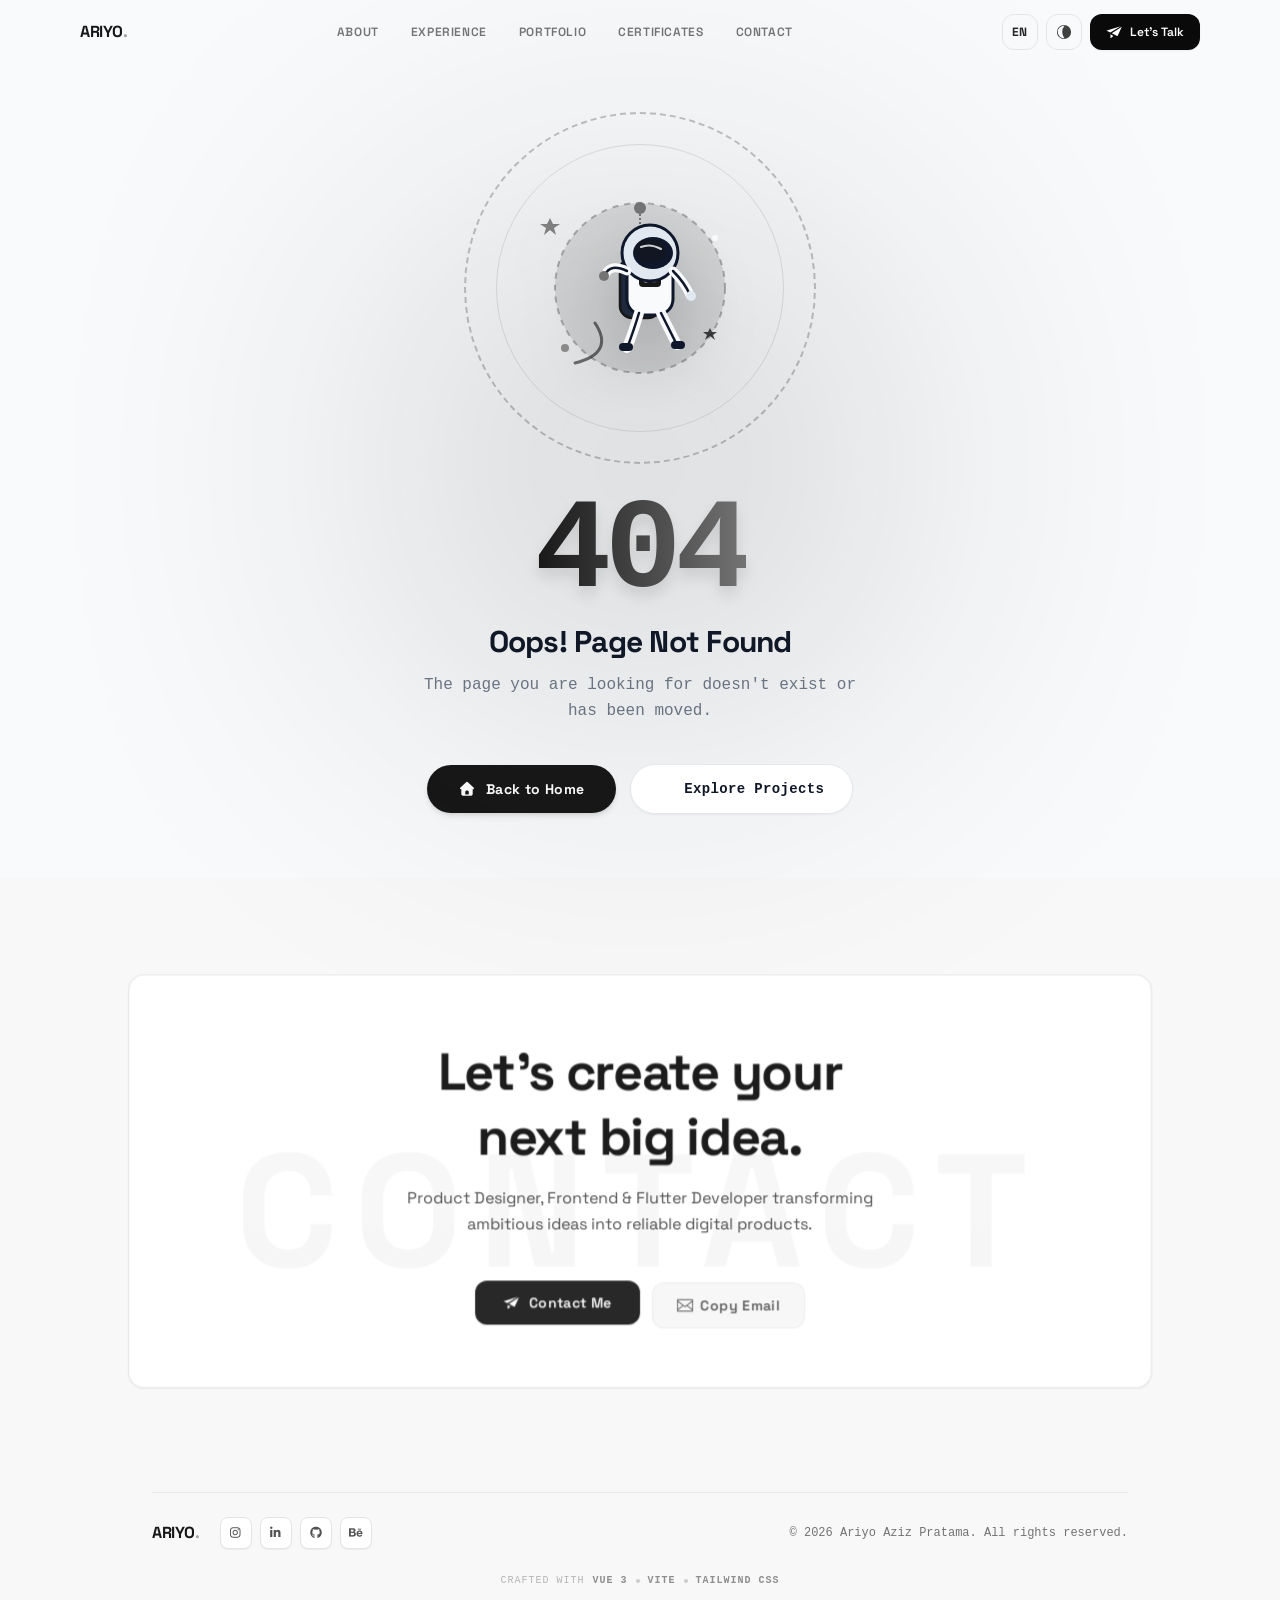
==== commit ff37c052: "deploy: ariyoaziz/my_web@e0294e3c54256aa758dda99272c8fbfd928fd248" ====
--- a/index.html
+++ b/index.html
@@ -79,11 +79,11 @@
   <link rel="preconnect" href="https://fonts.gstatic.com" crossorigin />
   <link href="https://fonts.googleapis.com/css2?family=Inter:wght@400;600;700;800&display=swap" rel="stylesheet"
     media="print" onload="this.media='all'" />
-  <script type="module" crossorigin src="/assets/index-DNNmaMaB.js"></script>
+  <script type="module" crossorigin src="/assets/index-CP2au0Yr.js"></script>
   <link rel="modulepreload" crossorigin href="/assets/vue-vendor-B-y-Csbg.js">
+  <link rel="modulepreload" crossorigin href="/assets/spectrum-icons-IBv6FnLa.js">
   <link rel="modulepreload" crossorigin href="/assets/gsap-vendor-CiEuWA-R.js">
-  <link rel="modulepreload" crossorigin href="/assets/spectrum-icons-BGZ-zPG2.js">
-  <link rel="stylesheet" crossorigin href="/assets/index-DkVfJx-_.css">
+  <link rel="stylesheet" crossorigin href="/assets/index-CpJvZOsi.css">
 </head>
 
 <body>
--- a/assets/index-CpJvZOsi.css
+++ b/assets/index-CpJvZOsi.css
@@ -0,0 +1,5 @@
+@import"https://fonts.googleapis.com/css2?family=Space+Grotesk:wght@300;400;500;600;700&display=swap";.spectrum-mono-bar[data-v-599a5147]{--mod-progressbar-fill-color: currentColor;--spectrum-progressbar-fill-color: currentColor;--mod-progressbar-track-color: rgba(128, 128, 128, .16);--spectrum-progressbar-track-color: rgba(128, 128, 128, .16)}[data-v-599a5147] sp-progress-bar{--mod-progressbar-fill-color: currentColor !important;--spectrum-progressbar-fill-color: currentColor !important;--mod-progressbar-track-color: rgba(128, 128, 128, .16) !important;--spectrum-progressbar-track-color: rgba(128, 128, 128, .16) !important}html{background-color:#f8f8f8;color:#171717;color-scheme:light}html.dark{background-color:#0a0a0a;color:#f5f5f5;color-scheme:dark}body{margin:0;font-family:Space Grotesk,system-ui,sans-serif;background-color:inherit;color:inherit}.theme-transitioning,.theme-transitioning *,.theme-transitioning *:before,.theme-transitioning *:after{transition-property:background-color,border-color,color,fill,stroke,box-shadow;transition-duration:.42s;transition-timing-function:cubic-bezier(.22,1,.36,1)}::view-transition-group(root),::view-transition-image-pair(root),::view-transition-old(root),::view-transition-new(root){animation:none;mix-blend-mode:normal}@media (prefers-reduced-motion: reduce){.theme-transitioning,.theme-transitioning *,.theme-transitioning *:before,.theme-transitioning *:after{transition-duration:1ms!important}}.page-transition-enter-active,.page-transition-leave-active{transition:opacity .35s ease,transform .35s cubic-bezier(.22,1,.36,1)}.page-transition-enter-from{opacity:0;transform:translateY(16px)}.page-transition-leave-to{opacity:0;transform:translateY(-16px)}@layer components;/*! tailwindcss v4.2.1 | MIT License | https://tailwindcss.com */@layer properties{@supports (((-webkit-hyphens:none)) and (not (margin-trim:inline))) or ((-moz-orient:inline) and (not (color:rgb(from red r g b)))){*,:before,:after,::backdrop{--tw-translate-x:0;--tw-translate-y:0;--tw-translate-z:0;--tw-scale-x:1;--tw-scale-y:1;--tw-scale-z:1;--tw-rotate-x:initial;--tw-rotate-y:initial;--tw-rotate-z:initial;--tw-skew-x:initial;--tw-skew-y:initial;--tw-space-y-reverse:0;--tw-divide-y-reverse:0;--tw-border-style:solid;--tw-gradient-position:initial;--tw-gradient-from:#0000;--tw-gradient-via:#0000;--tw-gradient-to:#0000;--tw-gradient-stops:initial;--tw-gradient-via-stops:initial;--tw-gradient-from-position:0%;--tw-gradient-via-position:50%;--tw-gradient-to-position:100%;--tw-leading:initial;--tw-font-weight:initial;--tw-tracking:initial;--tw-shadow:0 0 #0000;--tw-shadow-color:initial;--tw-shadow-alpha:100%;--tw-inset-shadow:0 0 #0000;--tw-inset-shadow-color:initial;--tw-inset-shadow-alpha:100%;--tw-ring-color:initial;--tw-ring-shadow:0 0 #0000;--tw-inset-ring-color:initial;--tw-inset-ring-shadow:0 0 #0000;--tw-ring-inset:initial;--tw-ring-offset-width:0px;--tw-ring-offset-color:#fff;--tw-ring-offset-shadow:0 0 #0000;--tw-outline-style:solid;--tw-blur:initial;--tw-brightness:initial;--tw-contrast:initial;--tw-grayscale:initial;--tw-hue-rotate:initial;--tw-invert:initial;--tw-opacity:initial;--tw-saturate:initial;--tw-sepia:initial;--tw-drop-shadow:initial;--tw-drop-shadow-color:initial;--tw-drop-shadow-alpha:100%;--tw-drop-shadow-size:initial;--tw-backdrop-blur:initial;--tw-backdrop-brightness:initial;--tw-backdrop-contrast:initial;--tw-backdrop-grayscale:initial;--tw-backdrop-hue-rotate:initial;--tw-backdrop-invert:initial;--tw-backdrop-opacity:initial;--tw-backdrop-saturate:initial;--tw-backdrop-sepia:initial;--tw-duration:initial;--tw-ease:initial}}}@layer theme{:root,:host{--font-sans:ui-sans-serif, system-ui, sans-serif, "Apple Color Emoji", "Segoe UI Emoji", "Segoe UI Symbol", "Noto Color Emoji";--font-mono:ui-monospace, SFMono-Regular, Menlo, Monaco, Consolas, "Liberation Mono", "Courier New", monospace;--color-amber-50:oklch(98.7% .022 95.277);--color-amber-300:oklch(87.9% .169 91.605);--color-amber-800:oklch(47.3% .137 46.201);--color-amber-950:oklch(27.9% .077 45.635);--color-green-500:oklch(72.3% .219 149.579);--color-slate-50:oklch(98.4% .003 247.858);--color-slate-300:oklch(86.9% .022 252.894);--color-slate-400:oklch(70.4% .04 256.788);--color-slate-500:oklch(55.4% .046 257.417);--color-slate-600:oklch(44.6% .043 257.281);--color-slate-900:oklch(20.8% .042 265.755);--color-gray-200:oklch(92.8% .006 264.531);--color-gray-300:oklch(87.2% .01 258.338);--color-gray-400:oklch(70.7% .022 261.325);--color-gray-600:oklch(44.6% .03 256.802);--color-gray-900:oklch(21% .034 264.665);--color-neutral-50:oklch(98.5% 0 0);--color-neutral-100:oklch(97% 0 0);--color-neutral-200:oklch(92.2% 0 0);--color-neutral-300:oklch(87% 0 0);--color-neutral-400:oklch(70.8% 0 0);--color-neutral-500:oklch(55.6% 0 0);--color-neutral-600:oklch(43.9% 0 0);--color-neutral-700:oklch(37.1% 0 0);--color-neutral-800:oklch(26.9% 0 0);--color-neutral-900:oklch(20.5% 0 0);--color-neutral-950:oklch(14.5% 0 0);--color-black:#000;--color-white:#fff;--spacing:.25rem;--container-xs:20rem;--container-sm:24rem;--container-md:28rem;--container-lg:32rem;--container-xl:36rem;--container-2xl:42rem;--container-3xl:48rem;--container-4xl:56rem;--container-5xl:64rem;--container-6xl:72rem;--container-7xl:80rem;--text-xs:.75rem;--text-xs--line-height:calc(1 / .75);--text-sm:.875rem;--text-sm--line-height:calc(1.25 / .875);--text-base:1rem;--text-base--line-height: 1.5 ;--text-lg:1.125rem;--text-lg--line-height:calc(1.75 / 1.125);--text-xl:1.25rem;--text-xl--line-height:calc(1.75 / 1.25);--text-2xl:1.5rem;--text-2xl--line-height:calc(2 / 1.5);--text-3xl:1.875rem;--text-3xl--line-height: 1.2 ;--text-4xl:2.25rem;--text-4xl--line-height:calc(2.5 / 2.25);--text-5xl:3rem;--text-5xl--line-height:1;--text-6xl:3.75rem;--text-6xl--line-height:1;--text-7xl:4.5rem;--text-7xl--line-height:1;--text-9xl:8rem;--text-9xl--line-height:1;--font-weight-light:300;--font-weight-normal:400;--font-weight-medium:500;--font-weight-semibold:600;--font-weight-bold:700;--font-weight-extrabold:800;--font-weight-black:900;--tracking-tighter:-.05em;--tracking-tight:-.025em;--tracking-wide:.025em;--tracking-wider:.05em;--tracking-widest:.1em;--leading-tight:1.25;--leading-snug:1.375;--leading-relaxed:1.625;--radius-md:.375rem;--radius-lg:.5rem;--radius-xl:.75rem;--radius-2xl:1rem;--radius-3xl:1.5rem;--drop-shadow-xl:0 9px 7px #0000001a;--drop-shadow-2xl:0 25px 25px #00000026;--ease-in:cubic-bezier(.4, 0, 1, 1);--ease-out:cubic-bezier(0, 0, .2, 1);--ease-in-out:cubic-bezier(.4, 0, .2, 1);--animate-ping:ping 1s cubic-bezier(0, 0, .2, 1) infinite;--animate-pulse:pulse 2s cubic-bezier(.4, 0, .6, 1) infinite;--blur-xs:4px;--blur-sm:8px;--blur-md:12px;--blur-xl:24px;--blur-2xl:40px;--aspect-video:16 / 9;--default-transition-duration:.15s;--default-transition-timing-function:cubic-bezier(.4, 0, .2, 1);--default-font-family:var(--font-sans);--default-mono-font-family:var(--font-mono)}}@layer base{*,:after,:before,::backdrop{box-sizing:border-box;border:0 solid;margin:0;padding:0}::file-selector-button{box-sizing:border-box;border:0 solid;margin:0;padding:0}html,:host{-webkit-text-size-adjust:100%;tab-size:4;line-height:1.5;font-family:var(--default-font-family,ui-sans-serif, system-ui, sans-serif, "Apple Color Emoji", "Segoe UI Emoji", "Segoe UI Symbol", "Noto Color Emoji");font-feature-settings:var(--default-font-feature-settings,normal);font-variation-settings:var(--default-font-variation-settings,normal);-webkit-tap-highlight-color:transparent}hr{height:0;color:inherit;border-top-width:1px}abbr:where([title]){-webkit-text-decoration:underline dotted;text-decoration:underline dotted}h1,h2,h3,h4,h5,h6{font-size:inherit;font-weight:inherit}a{color:inherit;-webkit-text-decoration:inherit;text-decoration:inherit}b,strong{font-weight:bolder}code,kbd,samp,pre{font-family:var(--default-mono-font-family,ui-monospace, SFMono-Regular, Menlo, Monaco, Consolas, "Liberation Mono", "Courier New", monospace);font-feature-settings:var(--default-mono-font-feature-settings,normal);font-variation-settings:var(--default-mono-font-variation-settings,normal);font-size:1em}small{font-size:80%}sub,sup{vertical-align:baseline;font-size:75%;line-height:0;position:relative}sub{bottom:-.25em}sup{top:-.5em}table{text-indent:0;border-color:inherit;border-collapse:collapse}:-moz-focusring{outline:auto}progress{vertical-align:baseline}summary{display:list-item}ol,ul,menu{list-style:none}img,svg,video,canvas,audio,iframe,embed,object{vertical-align:middle;display:block}img,video{max-width:100%;height:auto}button,input,select,optgroup,textarea{font:inherit;font-feature-settings:inherit;font-variation-settings:inherit;letter-spacing:inherit;color:inherit;opacity:1;background-color:#0000;border-radius:0}::file-selector-button{font:inherit;font-feature-settings:inherit;font-variation-settings:inherit;letter-spacing:inherit;color:inherit;opacity:1;background-color:#0000;border-radius:0}:where(select:is([multiple],[size])) optgroup{font-weight:bolder}:where(select:is([multiple],[size])) optgroup option{padding-inline-start:20px}::file-selector-button{margin-inline-end:4px}::placeholder{opacity:1}@supports (not ((-webkit-appearance:-apple-pay-button))) or (contain-intrinsic-size:1px){::placeholder{color:currentColor}@supports (color:color-mix(in lab,red,red)){::placeholder{color:color-mix(in oklab,currentcolor 50%,transparent)}}}textarea{resize:vertical}::-webkit-search-decoration{-webkit-appearance:none}::-webkit-date-and-time-value{min-height:1lh;text-align:inherit}::-webkit-datetime-edit{display:inline-flex}::-webkit-datetime-edit-fields-wrapper{padding:0}::-webkit-datetime-edit{padding-block:0}::-webkit-datetime-edit-year-field{padding-block:0}::-webkit-datetime-edit-month-field{padding-block:0}::-webkit-datetime-edit-day-field{padding-block:0}::-webkit-datetime-edit-hour-field{padding-block:0}::-webkit-datetime-edit-minute-field{padding-block:0}::-webkit-datetime-edit-second-field{padding-block:0}::-webkit-datetime-edit-millisecond-field{padding-block:0}::-webkit-datetime-edit-meridiem-field{padding-block:0}::-webkit-calendar-picker-indicator{line-height:1}:-moz-ui-invalid{box-shadow:none}button,input:where([type=button],[type=reset],[type=submit]){appearance:button}::file-selector-button{appearance:button}::-webkit-inner-spin-button{height:auto}::-webkit-outer-spin-button{height:auto}[hidden]:where(:not([hidden=until-found])){display:none!important}}@layer utilities{.\@container{container-type:inline-size}.pointer-events-none{pointer-events:none}.invisible{visibility:hidden}.visible{visibility:visible}.absolute{position:absolute}.fixed{position:fixed}.relative{position:relative}.static{position:static}.sticky{position:sticky}.inset-0{inset:calc(var(--spacing) * 0)}.inset-x-0{inset-inline:calc(var(--spacing) * 0)}.start{inset-inline-start:var(--spacing)}.end{inset-inline-end:var(--spacing)}.-top-6{top:calc(var(--spacing) * -6)}.-top-8{top:calc(var(--spacing) * -8)}.top-0{top:calc(var(--spacing) * 0)}.top-1\.5{top:calc(var(--spacing) * 1.5)}.top-1\/2{top:50%}.top-3{top:calc(var(--spacing) * 3)}.top-3\.5{top:calc(var(--spacing) * 3.5)}.top-4{top:calc(var(--spacing) * 4)}.top-28{top:calc(var(--spacing) * 28)}.top-\[46\%\]{top:46%}.right-0{right:calc(var(--spacing) * 0)}.right-2{right:calc(var(--spacing) * 2)}.right-6{right:calc(var(--spacing) * 6)}.-bottom-1{bottom:calc(var(--spacing) * -1)}.bottom-0{bottom:calc(var(--spacing) * 0)}.bottom-6{bottom:calc(var(--spacing) * 6)}.bottom-full{bottom:100%}.-left-\[2px\]{left:-2px}.-left-\[9px\]{left:-9px}.left-0{left:calc(var(--spacing) * 0)}.left-1\/2{left:50%}.left-2{left:calc(var(--spacing) * 2)}.left-3{left:calc(var(--spacing) * 3)}.isolate{isolation:isolate}.z-0{z-index:0}.z-10{z-index:10}.z-20{z-index:20}.z-30{z-index:30}.z-40{z-index:40}.z-50{z-index:50}.z-9999{z-index:9999}.z-\[999999\]{z-index:999999}.container{width:100%}@media (min-width:40rem){.container{max-width:40rem}}@media (min-width:48rem){.container{max-width:48rem}}@media (min-width:64rem){.container{max-width:64rem}}@media (min-width:80rem){.container{max-width:80rem}}@media (min-width:96rem){.container{max-width:96rem}}.-mx-4{margin-inline:calc(var(--spacing) * -4)}.mx-auto{margin-inline:auto}.my-3{margin-block:calc(var(--spacing) * 3)}.my-4{margin-block:calc(var(--spacing) * 4)}.my-6{margin-block:calc(var(--spacing) * 6)}.my-8{margin-block:calc(var(--spacing) * 8)}.-mt-3{margin-top:calc(var(--spacing) * -3)}.-mt-8{margin-top:calc(var(--spacing) * -8)}.mt-0\.5{margin-top:calc(var(--spacing) * .5)}.mt-1{margin-top:calc(var(--spacing) * 1)}.mt-1\.5{margin-top:calc(var(--spacing) * 1.5)}.mt-2{margin-top:calc(var(--spacing) * 2)}.mt-2\.5{margin-top:calc(var(--spacing) * 2.5)}.mt-3{margin-top:calc(var(--spacing) * 3)}.mt-4{margin-top:calc(var(--spacing) * 4)}.mt-5{margin-top:calc(var(--spacing) * 5)}.mt-6{margin-top:calc(var(--spacing) * 6)}.mt-8{margin-top:calc(var(--spacing) * 8)}.mt-9{margin-top:calc(var(--spacing) * 9)}.mt-10{margin-top:calc(var(--spacing) * 10)}.mt-12{margin-top:calc(var(--spacing) * 12)}.mt-14{margin-top:calc(var(--spacing) * 14)}.mt-16{margin-top:calc(var(--spacing) * 16)}.mt-auto{margin-top:auto}.mb-2{margin-bottom:calc(var(--spacing) * 2)}.mb-3{margin-bottom:calc(var(--spacing) * 3)}.mb-4{margin-bottom:calc(var(--spacing) * 4)}.mb-5{margin-bottom:calc(var(--spacing) * 5)}.mb-6{margin-bottom:calc(var(--spacing) * 6)}.mb-8{margin-bottom:calc(var(--spacing) * 8)}.mb-10{margin-bottom:calc(var(--spacing) * 10)}.mb-12{margin-bottom:calc(var(--spacing) * 12)}.mb-14{margin-bottom:calc(var(--spacing) * 14)}.ml-2{margin-left:calc(var(--spacing) * 2)}.ml-3{margin-left:calc(var(--spacing) * 3)}.line-clamp-1{-webkit-line-clamp:1;-webkit-box-orient:vertical;display:-webkit-box;overflow:hidden}.line-clamp-2{-webkit-line-clamp:2;-webkit-box-orient:vertical;display:-webkit-box;overflow:hidden}.block{display:block}.flex{display:flex}.grid{display:grid}.hidden{display:none}.inline{display:inline}.inline-block{display:inline-block}.inline-flex{display:inline-flex}.table{display:table}.aspect-\[1\.414\/1\]{aspect-ratio:1.414}.aspect-video{aspect-ratio:var(--aspect-video)}.h-1{height:calc(var(--spacing) * 1)}.h-1\.5{height:calc(var(--spacing) * 1.5)}.h-2{height:calc(var(--spacing) * 2)}.h-3{height:calc(var(--spacing) * 3)}.h-3\.5{height:calc(var(--spacing) * 3.5)}.h-4{height:calc(var(--spacing) * 4)}.h-5{height:calc(var(--spacing) * 5)}.h-6{height:calc(var(--spacing) * 6)}.h-7{height:calc(var(--spacing) * 7)}.h-8{height:calc(var(--spacing) * 8)}.h-9{height:calc(var(--spacing) * 9)}.h-10{height:calc(var(--spacing) * 10)}.h-11{height:calc(var(--spacing) * 11)}.h-14{height:calc(var(--spacing) * 14)}.h-16{height:calc(var(--spacing) * 16)}.h-48{height:calc(var(--spacing) * 48)}.h-60{height:calc(var(--spacing) * 60)}.h-72{height:calc(var(--spacing) * 72)}.h-120{height:calc(var(--spacing) * 120)}.h-\[2\.5px\]{height:2.5px}.h-\[2px\]{height:2px}.h-\[65vh\]{height:65vh}.h-\[100svh\]{height:100svh}.h-\[320px\]{height:320px}.h-\[calc\(100dvh-1rem\)\]{height:calc(100dvh - 1rem)}.h-auto{height:auto}.h-full{height:100%}.max-h-\[75vh\]{max-height:75vh}.max-h-\[460px\]{max-height:460px}.max-h-\[520px\]{max-height:520px}.max-h-\[540px\]{max-height:540px}.max-h-\[660px\]{max-height:660px}.max-h-\[1350px\]{max-height:1350px}.max-h-\[calc\(100vh-8\.5rem\)\]{max-height:calc(100vh - 8.5rem)}.min-h-0{min-height:calc(var(--spacing) * 0)}.min-h-\[72px\]{min-height:72px}.min-h-\[80px\]{min-height:80px}.min-h-\[640px\]{min-height:640px}.min-h-screen{min-height:100vh}.w-1{width:calc(var(--spacing) * 1)}.w-1\.5{width:calc(var(--spacing) * 1.5)}.w-2{width:calc(var(--spacing) * 2)}.w-3{width:calc(var(--spacing) * 3)}.w-3\.5{width:calc(var(--spacing) * 3.5)}.w-4{width:calc(var(--spacing) * 4)}.w-5{width:calc(var(--spacing) * 5)}.w-6{width:calc(var(--spacing) * 6)}.w-7{width:calc(var(--spacing) * 7)}.w-8{width:calc(var(--spacing) * 8)}.w-9{width:calc(var(--spacing) * 9)}.w-10{width:calc(var(--spacing) * 10)}.w-14{width:calc(var(--spacing) * 14)}.w-16{width:calc(var(--spacing) * 16)}.w-48{width:calc(var(--spacing) * 48)}.w-60{width:calc(var(--spacing) * 60)}.w-72{width:calc(var(--spacing) * 72)}.w-80{width:calc(var(--spacing) * 80)}.w-120{width:calc(var(--spacing) * 120)}.w-\[2px\]{width:2px}.w-\[70vw\]{width:70vw}.w-\[320px\]{width:320px}.w-fit{width:fit-content}.w-full{width:100%}.w-max{width:max-content}.max-w-2xl{max-width:var(--container-2xl)}.max-w-3xl{max-width:var(--container-3xl)}.max-w-4xl{max-width:var(--container-4xl)}.max-w-5xl{max-width:var(--container-5xl)}.max-w-6xl{max-width:var(--container-6xl)}.max-w-7xl{max-width:var(--container-7xl)}.max-w-\[85vw\]{max-width:85vw}.max-w-full{max-width:100%}.max-w-lg{max-width:var(--container-lg)}.max-w-md{max-width:var(--container-md)}.max-w-none{max-width:none}.max-w-sm{max-width:var(--container-sm)}.max-w-xl{max-width:var(--container-xl)}.max-w-xs{max-width:var(--container-xs)}.min-w-0{min-width:calc(var(--spacing) * 0)}.min-w-max{min-width:max-content}.flex-1{flex:1}.flex-shrink{flex-shrink:1}.flex-shrink-0,.shrink-0{flex-shrink:0}.flex-grow,.grow{flex-grow:1}.border-collapse{border-collapse:collapse}.origin-top{transform-origin:top}.-translate-x-1\/2{--tw-translate-x: -50% ;translate:var(--tw-translate-x) var(--tw-translate-y)}.-translate-y-1{--tw-translate-y:calc(var(--spacing) * -1);translate:var(--tw-translate-x) var(--tw-translate-y)}.-translate-y-1\/2{--tw-translate-y: -50% ;translate:var(--tw-translate-x) var(--tw-translate-y)}.scale-y-0{--tw-scale-y:0%;scale:var(--tw-scale-x) var(--tw-scale-y)}.-rotate-90{rotate:-90deg}.rotate-45{rotate:45deg}.rotate-180{rotate:180deg}.transform{transform:var(--tw-rotate-x,) var(--tw-rotate-y,) var(--tw-rotate-z,) var(--tw-skew-x,) var(--tw-skew-y,)}.transform-gpu{transform:translateZ(0) var(--tw-rotate-x,) var(--tw-rotate-y,) var(--tw-rotate-z,) var(--tw-skew-x,) var(--tw-skew-y,)}.animate-ping{animation:var(--animate-ping)}.animate-pulse{animation:var(--animate-pulse)}.cursor-not-allowed{cursor:not-allowed}.cursor-pointer{cursor:pointer}.cursor-zoom-in{cursor:zoom-in}.resize{resize:both}.scroll-mt-28{scroll-margin-top:calc(var(--spacing) * 28)}.columns-1{columns:1}.break-inside-avoid{break-inside:avoid}.grid-cols-1{grid-template-columns:repeat(1,minmax(0,1fr))}.grid-cols-2{grid-template-columns:repeat(2,minmax(0,1fr))}.grid-rows-\[0fr\]{grid-template-rows:0fr}.grid-rows-\[1fr\]{grid-template-rows:1fr}.flex-col{flex-direction:column}.flex-wrap{flex-wrap:wrap}.items-baseline{align-items:baseline}.items-center{align-items:center}.items-end{align-items:flex-end}.items-start{align-items:flex-start}.justify-between{justify-content:space-between}.justify-center{justify-content:center}.justify-end{justify-content:flex-end}.justify-start{justify-content:flex-start}.gap-0\.5{gap:calc(var(--spacing) * .5)}.gap-1{gap:calc(var(--spacing) * 1)}.gap-1\.5{gap:calc(var(--spacing) * 1.5)}.gap-2{gap:calc(var(--spacing) * 2)}.gap-2\.5{gap:calc(var(--spacing) * 2.5)}.gap-3{gap:calc(var(--spacing) * 3)}.gap-3\.5{gap:calc(var(--spacing) * 3.5)}.gap-4{gap:calc(var(--spacing) * 4)}.gap-5{gap:calc(var(--spacing) * 5)}.gap-6{gap:calc(var(--spacing) * 6)}.gap-8{gap:calc(var(--spacing) * 8)}:where(.space-y-1>:not(:last-child)){--tw-space-y-reverse:0;margin-block-start:calc(calc(var(--spacing) * 1) * var(--tw-space-y-reverse));margin-block-end:calc(calc(var(--spacing) * 1) * calc(1 - var(--tw-space-y-reverse)))}:where(.space-y-1\.5>:not(:last-child)){--tw-space-y-reverse:0;margin-block-start:calc(calc(var(--spacing) * 1.5) * var(--tw-space-y-reverse));margin-block-end:calc(calc(var(--spacing) * 1.5) * calc(1 - var(--tw-space-y-reverse)))}:where(.space-y-2>:not(:last-child)){--tw-space-y-reverse:0;margin-block-start:calc(calc(var(--spacing) * 2) * var(--tw-space-y-reverse));margin-block-end:calc(calc(var(--spacing) * 2) * calc(1 - var(--tw-space-y-reverse)))}:where(.space-y-3>:not(:last-child)){--tw-space-y-reverse:0;margin-block-start:calc(calc(var(--spacing) * 3) * var(--tw-space-y-reverse));margin-block-end:calc(calc(var(--spacing) * 3) * calc(1 - var(--tw-space-y-reverse)))}:where(.space-y-4>:not(:last-child)){--tw-space-y-reverse:0;margin-block-start:calc(calc(var(--spacing) * 4) * var(--tw-space-y-reverse));margin-block-end:calc(calc(var(--spacing) * 4) * calc(1 - var(--tw-space-y-reverse)))}:where(.space-y-6>:not(:last-child)){--tw-space-y-reverse:0;margin-block-start:calc(calc(var(--spacing) * 6) * var(--tw-space-y-reverse));margin-block-end:calc(calc(var(--spacing) * 6) * calc(1 - var(--tw-space-y-reverse)))}:where(.space-y-8>:not(:last-child)){--tw-space-y-reverse:0;margin-block-start:calc(calc(var(--spacing) * 8) * var(--tw-space-y-reverse));margin-block-end:calc(calc(var(--spacing) * 8) * calc(1 - var(--tw-space-y-reverse)))}:where(.divide-y>:not(:last-child)){--tw-divide-y-reverse:0;border-bottom-style:var(--tw-border-style);border-top-style:var(--tw-border-style);border-top-width:calc(1px * var(--tw-divide-y-reverse));border-bottom-width:calc(1px * calc(1 - var(--tw-divide-y-reverse)))}:where(.divide-neutral-200>:not(:last-child)){border-color:var(--color-neutral-200)}:where(.divide-neutral-800>:not(:last-child)){border-color:var(--color-neutral-800)}.self-start{align-self:flex-start}.truncate{text-overflow:ellipsis;white-space:nowrap;overflow:hidden}.overflow-hidden{overflow:hidden}.overflow-x-auto{overflow-x:auto}.overflow-x-hidden{overflow-x:hidden}.overflow-y-auto{overflow-y:auto}.overscroll-contain{overscroll-behavior:contain}.rounded{border-radius:.25rem}.rounded-2xl{border-radius:var(--radius-2xl)}.rounded-full{border-radius:3.40282e38px}.rounded-lg{border-radius:var(--radius-lg)}.rounded-md{border-radius:var(--radius-md)}.rounded-none{border-radius:0}.rounded-xl{border-radius:var(--radius-xl)}.rounded-t-3xl{border-top-left-radius:var(--radius-3xl);border-top-right-radius:var(--radius-3xl)}.rounded-t-full{border-top-left-radius:3.40282e38px;border-top-right-radius:3.40282e38px}.border{border-style:var(--tw-border-style);border-width:1px}.border-2{border-style:var(--tw-border-style);border-width:2px}.border-t{border-top-style:var(--tw-border-style);border-top-width:1px}.border-r{border-right-style:var(--tw-border-style);border-right-width:1px}.border-b{border-bottom-style:var(--tw-border-style);border-bottom-width:1px}.border-l-2{border-left-style:var(--tw-border-style);border-left-width:2px}.border-dashed{--tw-border-style:dashed;border-style:dashed}.border-amber-300{border-color:var(--color-amber-300)}.border-amber-800\/80{border-color:#953d00cc}@supports (color:color-mix(in lab,red,red)){.border-amber-800\/80{border-color:color-mix(in oklab,var(--color-amber-800) 80%,transparent)}}.border-gray-200{border-color:var(--color-gray-200)}.border-neutral-100{border-color:var(--color-neutral-100)}.border-neutral-200{border-color:var(--color-neutral-200)}.border-neutral-200\/60{border-color:#e5e5e599}@supports (color:color-mix(in lab,red,red)){.border-neutral-200\/60{border-color:color-mix(in oklab,var(--color-neutral-200) 60%,transparent)}}.border-neutral-200\/70{border-color:#e5e5e5b3}@supports (color:color-mix(in lab,red,red)){.border-neutral-200\/70{border-color:color-mix(in oklab,var(--color-neutral-200) 70%,transparent)}}.border-neutral-200\/80{border-color:#e5e5e5cc}@supports (color:color-mix(in lab,red,red)){.border-neutral-200\/80{border-color:color-mix(in oklab,var(--color-neutral-200) 80%,transparent)}}.border-neutral-200\/90{border-color:#e5e5e5e6}@supports (color:color-mix(in lab,red,red)){.border-neutral-200\/90{border-color:color-mix(in oklab,var(--color-neutral-200) 90%,transparent)}}.border-neutral-300{border-color:var(--color-neutral-300)}.border-neutral-300\/80{border-color:#d4d4d4cc}@supports (color:color-mix(in lab,red,red)){.border-neutral-300\/80{border-color:color-mix(in oklab,var(--color-neutral-300) 80%,transparent)}}.border-neutral-400{border-color:var(--color-neutral-400)}.border-neutral-500{border-color:var(--color-neutral-500)}.border-neutral-700{border-color:var(--color-neutral-700)}.border-neutral-700\/50{border-color:#40404080}@supports (color:color-mix(in lab,red,red)){.border-neutral-700\/50{border-color:color-mix(in oklab,var(--color-neutral-700) 50%,transparent)}}.border-neutral-700\/60{border-color:#40404099}@supports (color:color-mix(in lab,red,red)){.border-neutral-700\/60{border-color:color-mix(in oklab,var(--color-neutral-700) 60%,transparent)}}.border-neutral-700\/80{border-color:#404040cc}@supports (color:color-mix(in lab,red,red)){.border-neutral-700\/80{border-color:color-mix(in oklab,var(--color-neutral-700) 80%,transparent)}}.border-neutral-800{border-color:var(--color-neutral-800)}.border-neutral-800\/80{border-color:#262626cc}@supports (color:color-mix(in lab,red,red)){.border-neutral-800\/80{border-color:color-mix(in oklab,var(--color-neutral-800) 80%,transparent)}}.border-neutral-800\/90{border-color:#262626e6}@supports (color:color-mix(in lab,red,red)){.border-neutral-800\/90{border-color:color-mix(in oklab,var(--color-neutral-800) 90%,transparent)}}.border-neutral-900{border-color:var(--color-neutral-900)}.border-neutral-950{border-color:var(--color-neutral-950)}.border-transparent{border-color:#0000}.border-white{border-color:var(--color-white)}.border-white\/10{border-color:#ffffff1a}@supports (color:color-mix(in lab,red,red)){.border-white\/10{border-color:color-mix(in oklab,var(--color-white) 10%,transparent)}}.border-white\/20{border-color:#fff3}@supports (color:color-mix(in lab,red,red)){.border-white\/20{border-color:color-mix(in oklab,var(--color-white) 20%,transparent)}}.border-white\/\[0\.06\]{border-color:#ffffff0f}@supports (color:color-mix(in lab,red,red)){.border-white\/\[0\.06\]{border-color:color-mix(in oklab,var(--color-white) 6%,transparent)}}.bg-\[\#0a0a0a\]{background-color:#0a0a0a}.bg-\[\#090d16\]{background-color:#090d16}.bg-\[\#111111\]\/80{background-color:#111c}.bg-\[\#141414\]{background-color:#141414}.bg-\[\#141414\]\/90{background-color:#141414e6}.bg-\[\#141414\]\/95{background-color:#141414f2}.bg-\[\#f8f8f8\]{background-color:#f8f8f8}.bg-\[\#fafafa\]{background-color:#fafafa}.bg-amber-50{background-color:var(--color-amber-50)}.bg-amber-950\/40{background-color:#46190166}@supports (color:color-mix(in lab,red,red)){.bg-amber-950\/40{background-color:color-mix(in oklab,var(--color-amber-950) 40%,transparent)}}.bg-black{background-color:var(--color-black)}.bg-black\/20{background-color:#0003}@supports (color:color-mix(in lab,red,red)){.bg-black\/20{background-color:color-mix(in oklab,var(--color-black) 20%,transparent)}}.bg-black\/30{background-color:#0000004d}@supports (color:color-mix(in lab,red,red)){.bg-black\/30{background-color:color-mix(in oklab,var(--color-black) 30%,transparent)}}.bg-black\/40{background-color:#0006}@supports (color:color-mix(in lab,red,red)){.bg-black\/40{background-color:color-mix(in oklab,var(--color-black) 40%,transparent)}}.bg-black\/60{background-color:#0009}@supports (color:color-mix(in lab,red,red)){.bg-black\/60{background-color:color-mix(in oklab,var(--color-black) 60%,transparent)}}.bg-black\/70{background-color:#000000b3}@supports (color:color-mix(in lab,red,red)){.bg-black\/70{background-color:color-mix(in oklab,var(--color-black) 70%,transparent)}}.bg-black\/80{background-color:#000c}@supports (color:color-mix(in lab,red,red)){.bg-black\/80{background-color:color-mix(in oklab,var(--color-black) 80%,transparent)}}.bg-black\/95{background-color:#000000f2}@supports (color:color-mix(in lab,red,red)){.bg-black\/95{background-color:color-mix(in oklab,var(--color-black) 95%,transparent)}}.bg-green-500{background-color:var(--color-green-500)}.bg-neutral-50{background-color:var(--color-neutral-50)}.bg-neutral-50\/50{background-color:#fafafa80}@supports (color:color-mix(in lab,red,red)){.bg-neutral-50\/50{background-color:color-mix(in oklab,var(--color-neutral-50) 50%,transparent)}}.bg-neutral-100{background-color:var(--color-neutral-100)}.bg-neutral-200{background-color:var(--color-neutral-200)}.bg-neutral-300\/30{background-color:#d4d4d44d}@supports (color:color-mix(in lab,red,red)){.bg-neutral-300\/30{background-color:color-mix(in oklab,var(--color-neutral-300) 30%,transparent)}}.bg-neutral-400{background-color:var(--color-neutral-400)}.bg-neutral-800{background-color:var(--color-neutral-800)}.bg-neutral-800\/20{background-color:#26262633}@supports (color:color-mix(in lab,red,red)){.bg-neutral-800\/20{background-color:color-mix(in oklab,var(--color-neutral-800) 20%,transparent)}}.bg-neutral-800\/60{background-color:#26262699}@supports (color:color-mix(in lab,red,red)){.bg-neutral-800\/60{background-color:color-mix(in oklab,var(--color-neutral-800) 60%,transparent)}}.bg-neutral-800\/80{background-color:#262626cc}@supports (color:color-mix(in lab,red,red)){.bg-neutral-800\/80{background-color:color-mix(in oklab,var(--color-neutral-800) 80%,transparent)}}.bg-neutral-900{background-color:var(--color-neutral-900)}.bg-neutral-900\/10{background-color:#1717171a}@supports (color:color-mix(in lab,red,red)){.bg-neutral-900\/10{background-color:color-mix(in oklab,var(--color-neutral-900) 10%,transparent)}}.bg-neutral-900\/20{background-color:#17171733}@supports (color:color-mix(in lab,red,red)){.bg-neutral-900\/20{background-color:color-mix(in oklab,var(--color-neutral-900) 20%,transparent)}}.bg-neutral-900\/30{background-color:#1717174d}@supports (color:color-mix(in lab,red,red)){.bg-neutral-900\/30{background-color:color-mix(in oklab,var(--color-neutral-900) 30%,transparent)}}.bg-neutral-900\/40{background-color:#17171766}@supports (color:color-mix(in lab,red,red)){.bg-neutral-900\/40{background-color:color-mix(in oklab,var(--color-neutral-900) 40%,transparent)}}.bg-neutral-900\/50{background-color:#17171780}@supports (color:color-mix(in lab,red,red)){.bg-neutral-900\/50{background-color:color-mix(in oklab,var(--color-neutral-900) 50%,transparent)}}.bg-neutral-900\/60{background-color:#17171799}@supports (color:color-mix(in lab,red,red)){.bg-neutral-900\/60{background-color:color-mix(in oklab,var(--color-neutral-900) 60%,transparent)}}.bg-neutral-900\/80{background-color:#171717cc}@supports (color:color-mix(in lab,red,red)){.bg-neutral-900\/80{background-color:color-mix(in oklab,var(--color-neutral-900) 80%,transparent)}}.bg-neutral-900\/90{background-color:#171717e6}@supports (color:color-mix(in lab,red,red)){.bg-neutral-900\/90{background-color:color-mix(in oklab,var(--color-neutral-900) 90%,transparent)}}.bg-neutral-900\/95{background-color:#171717f2}@supports (color:color-mix(in lab,red,red)){.bg-neutral-900\/95{background-color:color-mix(in oklab,var(--color-neutral-900) 95%,transparent)}}.bg-neutral-950{background-color:var(--color-neutral-950)}.bg-slate-50{background-color:var(--color-slate-50)}.bg-transparent{background-color:#0000}.bg-white{background-color:var(--color-white)}.bg-white\/5{background-color:#ffffff0d}@supports (color:color-mix(in lab,red,red)){.bg-white\/5{background-color:color-mix(in oklab,var(--color-white) 5%,transparent)}}.bg-white\/80{background-color:#fffc}@supports (color:color-mix(in lab,red,red)){.bg-white\/80{background-color:color-mix(in oklab,var(--color-white) 80%,transparent)}}.bg-white\/90{background-color:#ffffffe6}@supports (color:color-mix(in lab,red,red)){.bg-white\/90{background-color:color-mix(in oklab,var(--color-white) 90%,transparent)}}.bg-white\/95{background-color:#fffffff2}@supports (color:color-mix(in lab,red,red)){.bg-white\/95{background-color:color-mix(in oklab,var(--color-white) 95%,transparent)}}.bg-linear-to-r{--tw-gradient-position:to right}@supports (background-image:linear-gradient(in lab,red,red)){.bg-linear-to-r{--tw-gradient-position:to right in oklab}}.bg-linear-to-r{background-image:linear-gradient(var(--tw-gradient-stops))}.bg-gradient-to-l{--tw-gradient-position:to left in oklab;background-image:linear-gradient(var(--tw-gradient-stops))}.bg-gradient-to-r{--tw-gradient-position:to right in oklab;background-image:linear-gradient(var(--tw-gradient-stops))}.bg-gradient-to-t{--tw-gradient-position:to top in oklab;background-image:linear-gradient(var(--tw-gradient-stops))}.from-\[\#0a0a0a\]{--tw-gradient-from:#0a0a0a;--tw-gradient-stops:var(--tw-gradient-via-stops,var(--tw-gradient-position), var(--tw-gradient-from) var(--tw-gradient-from-position), var(--tw-gradient-to) var(--tw-gradient-to-position))}.from-\[\#f8f8f8\]{--tw-gradient-from:#f8f8f8;--tw-gradient-stops:var(--tw-gradient-via-stops,var(--tw-gradient-position), var(--tw-gradient-from) var(--tw-gradient-from-position), var(--tw-gradient-to) var(--tw-gradient-to-position))}.from-black\/60{--tw-gradient-from:#0009}@supports (color:color-mix(in lab,red,red)){.from-black\/60{--tw-gradient-from:color-mix(in oklab, var(--color-black) 60%, transparent)}}.from-black\/60{--tw-gradient-stops:var(--tw-gradient-via-stops,var(--tw-gradient-position), var(--tw-gradient-from) var(--tw-gradient-from-position), var(--tw-gradient-to) var(--tw-gradient-to-position))}.from-transparent{--tw-gradient-from:transparent;--tw-gradient-stops:var(--tw-gradient-via-stops,var(--tw-gradient-position), var(--tw-gradient-from) var(--tw-gradient-from-position), var(--tw-gradient-to) var(--tw-gradient-to-position))}.via-neutral-900{--tw-gradient-via:var(--color-neutral-900);--tw-gradient-via-stops:var(--tw-gradient-position), var(--tw-gradient-from) var(--tw-gradient-from-position), var(--tw-gradient-via) var(--tw-gradient-via-position), var(--tw-gradient-to) var(--tw-gradient-to-position);--tw-gradient-stops:var(--tw-gradient-via-stops)}.via-transparent{--tw-gradient-via:transparent;--tw-gradient-via-stops:var(--tw-gradient-position), var(--tw-gradient-from) var(--tw-gradient-from-position), var(--tw-gradient-via) var(--tw-gradient-via-position), var(--tw-gradient-to) var(--tw-gradient-to-position);--tw-gradient-stops:var(--tw-gradient-via-stops)}.to-transparent{--tw-gradient-to:transparent;--tw-gradient-stops:var(--tw-gradient-via-stops,var(--tw-gradient-position), var(--tw-gradient-from) var(--tw-gradient-from-position), var(--tw-gradient-to) var(--tw-gradient-to-position))}.bg-clip-text{-webkit-background-clip:text;background-clip:text}.object-contain{object-fit:contain}.object-cover{object-fit:cover}.object-bottom{object-position:bottom}.object-top{object-position:top}.p-1\.5{padding:calc(var(--spacing) * 1.5)}.p-2{padding:calc(var(--spacing) * 2)}.p-2\.5{padding:calc(var(--spacing) * 2.5)}.p-3{padding:calc(var(--spacing) * 3)}.p-3\.5{padding:calc(var(--spacing) * 3.5)}.p-4{padding:calc(var(--spacing) * 4)}.p-5{padding:calc(var(--spacing) * 5)}.p-6{padding:calc(var(--spacing) * 6)}.p-8{padding:calc(var(--spacing) * 8)}.px-1{padding-inline:calc(var(--spacing) * 1)}.px-1\.5{padding-inline:calc(var(--spacing) * 1.5)}.px-2{padding-inline:calc(var(--spacing) * 2)}.px-2\.5{padding-inline:calc(var(--spacing) * 2.5)}.px-3{padding-inline:calc(var(--spacing) * 3)}.px-3\.5{padding-inline:calc(var(--spacing) * 3.5)}.px-4{padding-inline:calc(var(--spacing) * 4)}.px-5{padding-inline:calc(var(--spacing) * 5)}.px-6{padding-inline:calc(var(--spacing) * 6)}.px-7{padding-inline:calc(var(--spacing) * 7)}.px-8{padding-inline:calc(var(--spacing) * 8)}.px-14{padding-inline:calc(var(--spacing) * 14)}.py-0\.5{padding-block:calc(var(--spacing) * .5)}.py-1{padding-block:calc(var(--spacing) * 1)}.py-1\.5{padding-block:calc(var(--spacing) * 1.5)}.py-2{padding-block:calc(var(--spacing) * 2)}.py-2\.5{padding-block:calc(var(--spacing) * 2.5)}.py-3{padding-block:calc(var(--spacing) * 3)}.py-3\.5{padding-block:calc(var(--spacing) * 3.5)}.py-4{padding-block:calc(var(--spacing) * 4)}.py-12{padding-block:calc(var(--spacing) * 12)}.py-16{padding-block:calc(var(--spacing) * 16)}.py-20{padding-block:calc(var(--spacing) * 20)}.py-24{padding-block:calc(var(--spacing) * 24)}.pt-1{padding-top:calc(var(--spacing) * 1)}.pt-2{padding-top:calc(var(--spacing) * 2)}.pt-3{padding-top:calc(var(--spacing) * 3)}.pt-4{padding-top:calc(var(--spacing) * 4)}.pt-5{padding-top:calc(var(--spacing) * 5)}.pt-6{padding-top:calc(var(--spacing) * 6)}.pt-8{padding-top:calc(var(--spacing) * 8)}.pt-10{padding-top:calc(var(--spacing) * 10)}.pt-12{padding-top:calc(var(--spacing) * 12)}.pt-16{padding-top:calc(var(--spacing) * 16)}.pt-24{padding-top:calc(var(--spacing) * 24)}.pt-28{padding-top:calc(var(--spacing) * 28)}.pt-32{padding-top:calc(var(--spacing) * 32)}.pr-3{padding-right:calc(var(--spacing) * 3)}.pb-1{padding-bottom:calc(var(--spacing) * 1)}.pb-2{padding-bottom:calc(var(--spacing) * 2)}.pb-2\.5{padding-bottom:calc(var(--spacing) * 2.5)}.pb-4{padding-bottom:calc(var(--spacing) * 4)}.pb-6{padding-bottom:calc(var(--spacing) * 6)}.pb-8{padding-bottom:calc(var(--spacing) * 8)}.pb-10{padding-bottom:calc(var(--spacing) * 10)}.pb-16{padding-bottom:calc(var(--spacing) * 16)}.pb-20{padding-bottom:calc(var(--spacing) * 20)}.pb-24{padding-bottom:calc(var(--spacing) * 24)}.pl-6{padding-left:calc(var(--spacing) * 6)}.text-center{text-align:center}.text-left{text-align:left}.text-right{text-align:right}.font-mono{font-family:var(--font-mono)}.font-sans{font-family:var(--font-sans)}.text-2xl{font-size:var(--text-2xl);line-height:var(--tw-leading,var(--text-2xl--line-height))}.text-3xl{font-size:var(--text-3xl);line-height:var(--tw-leading,var(--text-3xl--line-height))}.text-4xl{font-size:var(--text-4xl);line-height:var(--tw-leading,var(--text-4xl--line-height))}.text-5xl{font-size:var(--text-5xl);line-height:var(--tw-leading,var(--text-5xl--line-height))}.text-7xl{font-size:var(--text-7xl);line-height:var(--tw-leading,var(--text-7xl--line-height))}.text-base{font-size:var(--text-base);line-height:var(--tw-leading,var(--text-base--line-height))}.text-lg{font-size:var(--text-lg);line-height:var(--tw-leading,var(--text-lg--line-height))}.text-sm{font-size:var(--text-sm);line-height:var(--tw-leading,var(--text-sm--line-height))}.text-xl{font-size:var(--text-xl);line-height:var(--tw-leading,var(--text-xl--line-height))}.text-xs{font-size:var(--text-xs);line-height:var(--tw-leading,var(--text-xs--line-height))}.text-\[10px\]{font-size:10px}.text-\[11px\]{font-size:11px}.text-\[60px\]{font-size:60px}.text-\[70px\]{font-size:70px}.text-\[80px\]{font-size:80px}.text-\[90px\]{font-size:90px}.leading-\[0\.9\]{--tw-leading:.9;line-height:.9}.leading-\[0\.88\]{--tw-leading:.88;line-height:.88}.leading-none{--tw-leading:1;line-height:1}.leading-relaxed{--tw-leading:var(--leading-relaxed);line-height:var(--leading-relaxed)}.leading-snug{--tw-leading:var(--leading-snug);line-height:var(--leading-snug)}.leading-tight{--tw-leading:var(--leading-tight);line-height:var(--leading-tight)}.font-black{--tw-font-weight:var(--font-weight-black);font-weight:var(--font-weight-black)}.font-bold{--tw-font-weight:var(--font-weight-bold);font-weight:var(--font-weight-bold)}.font-extrabold{--tw-font-weight:var(--font-weight-extrabold);font-weight:var(--font-weight-extrabold)}.font-light{--tw-font-weight:var(--font-weight-light);font-weight:var(--font-weight-light)}.font-medium{--tw-font-weight:var(--font-weight-medium);font-weight:var(--font-weight-medium)}.font-normal{--tw-font-weight:var(--font-weight-normal);font-weight:var(--font-weight-normal)}.font-semibold{--tw-font-weight:var(--font-weight-semibold);font-weight:var(--font-weight-semibold)}.tracking-\[-0\.04em\]{--tw-tracking:-.04em;letter-spacing:-.04em}.tracking-\[-0\.06em\]{--tw-tracking:-.06em;letter-spacing:-.06em}.tracking-\[0\.2em\]{--tw-tracking:.2em;letter-spacing:.2em}.tracking-tight{--tw-tracking:var(--tracking-tight);letter-spacing:var(--tracking-tight)}.tracking-tighter{--tw-tracking:var(--tracking-tighter);letter-spacing:var(--tracking-tighter)}.tracking-wide{--tw-tracking:var(--tracking-wide);letter-spacing:var(--tracking-wide)}.tracking-wider{--tw-tracking:var(--tracking-wider);letter-spacing:var(--tracking-wider)}.tracking-widest{--tw-tracking:var(--tracking-widest);letter-spacing:var(--tracking-widest)}.whitespace-nowrap{white-space:nowrap}.whitespace-pre-line{white-space:pre-line}.text-amber-300{color:var(--color-amber-300)}.text-amber-800{color:var(--color-amber-800)}.text-black{color:var(--color-black)}.text-gray-300{color:var(--color-gray-300)}.text-gray-400{color:var(--color-gray-400)}.text-gray-600{color:var(--color-gray-600)}.text-gray-900{color:var(--color-gray-900)}.text-neutral-100{color:var(--color-neutral-100)}.text-neutral-200{color:var(--color-neutral-200)}.text-neutral-300{color:var(--color-neutral-300)}.text-neutral-400{color:var(--color-neutral-400)}.text-neutral-500{color:var(--color-neutral-500)}.text-neutral-600{color:var(--color-neutral-600)}.text-neutral-700{color:var(--color-neutral-700)}.text-neutral-800{color:var(--color-neutral-800)}.text-neutral-900{color:var(--color-neutral-900)}.text-neutral-950{color:var(--color-neutral-950)}.text-slate-300{color:var(--color-slate-300)}.text-slate-400{color:var(--color-slate-400)}.text-slate-500{color:var(--color-slate-500)}.text-slate-600{color:var(--color-slate-600)}.text-slate-900{color:var(--color-slate-900)}.text-transparent{color:#0000}.text-white{color:var(--color-white)}.uppercase{text-transform:uppercase}.italic{font-style:italic}.opacity-0{opacity:0}.opacity-20{opacity:.2}.opacity-25{opacity:.25}.opacity-30{opacity:.3}.opacity-40{opacity:.4}.opacity-50{opacity:.5}.opacity-60{opacity:.6}.opacity-80{opacity:.8}.opacity-100{opacity:1}.opacity-\[0\.03\]{opacity:.03}.opacity-\[0\.04\]{opacity:.04}.shadow-2xl{--tw-shadow:0 25px 50px -12px var(--tw-shadow-color,#00000040);box-shadow:var(--tw-inset-shadow),var(--tw-inset-ring-shadow),var(--tw-ring-offset-shadow),var(--tw-ring-shadow),var(--tw-shadow)}.shadow-2xs{--tw-shadow:0 1px var(--tw-shadow-color,#0000000d);box-shadow:var(--tw-inset-shadow),var(--tw-inset-ring-shadow),var(--tw-ring-offset-shadow),var(--tw-ring-shadow),var(--tw-shadow)}.shadow-lg{--tw-shadow:0 10px 15px -3px var(--tw-shadow-color,#0000001a), 0 4px 6px -4px var(--tw-shadow-color,#0000001a);box-shadow:var(--tw-inset-shadow),var(--tw-inset-ring-shadow),var(--tw-ring-offset-shadow),var(--tw-ring-shadow),var(--tw-shadow)}.shadow-md{--tw-shadow:0 4px 6px -1px var(--tw-shadow-color,#0000001a), 0 2px 4px -2px var(--tw-shadow-color,#0000001a);box-shadow:var(--tw-inset-shadow),var(--tw-inset-ring-shadow),var(--tw-ring-offset-shadow),var(--tw-ring-shadow),var(--tw-shadow)}.shadow-sm{--tw-shadow:0 1px 3px 0 var(--tw-shadow-color,#0000001a), 0 1px 2px -1px var(--tw-shadow-color,#0000001a);box-shadow:var(--tw-inset-shadow),var(--tw-inset-ring-shadow),var(--tw-ring-offset-shadow),var(--tw-ring-shadow),var(--tw-shadow)}.shadow-xl{--tw-shadow:0 20px 25px -5px var(--tw-shadow-color,#0000001a), 0 8px 10px -6px var(--tw-shadow-color,#0000001a);box-shadow:var(--tw-inset-shadow),var(--tw-inset-ring-shadow),var(--tw-ring-offset-shadow),var(--tw-ring-shadow),var(--tw-shadow)}.shadow-xs{--tw-shadow:0 1px 2px 0 var(--tw-shadow-color,#0000000d);box-shadow:var(--tw-inset-shadow),var(--tw-inset-ring-shadow),var(--tw-ring-offset-shadow),var(--tw-ring-shadow),var(--tw-shadow)}.ring-4{--tw-ring-shadow:var(--tw-ring-inset,) 0 0 0 calc(4px + var(--tw-ring-offset-width)) var(--tw-ring-color,currentcolor);box-shadow:var(--tw-inset-shadow),var(--tw-inset-ring-shadow),var(--tw-ring-offset-shadow),var(--tw-ring-shadow),var(--tw-shadow)}.shadow-black\/40{--tw-shadow-color:#0006}@supports (color:color-mix(in lab,red,red)){.shadow-black\/40{--tw-shadow-color:color-mix(in oklab, color-mix(in oklab, var(--color-black) 40%, transparent) var(--tw-shadow-alpha), transparent)}}.shadow-black\/50{--tw-shadow-color:#00000080}@supports (color:color-mix(in lab,red,red)){.shadow-black\/50{--tw-shadow-color:color-mix(in oklab, color-mix(in oklab, var(--color-black) 50%, transparent) var(--tw-shadow-alpha), transparent)}}.shadow-neutral-400\/40{--tw-shadow-color:#a1a1a166}@supports (color:color-mix(in lab,red,red)){.shadow-neutral-400\/40{--tw-shadow-color:color-mix(in oklab, color-mix(in oklab, var(--color-neutral-400) 40%, transparent) var(--tw-shadow-alpha), transparent)}}.shadow-neutral-900\/5{--tw-shadow-color:#1717170d}@supports (color:color-mix(in lab,red,red)){.shadow-neutral-900\/5{--tw-shadow-color:color-mix(in oklab, color-mix(in oklab, var(--color-neutral-900) 5%, transparent) var(--tw-shadow-alpha), transparent)}}.shadow-neutral-950\/60{--tw-shadow-color:#0a0a0a99}@supports (color:color-mix(in lab,red,red)){.shadow-neutral-950\/60{--tw-shadow-color:color-mix(in oklab, color-mix(in oklab, var(--color-neutral-950) 60%, transparent) var(--tw-shadow-alpha), transparent)}}.ring-neutral-400\/10{--tw-ring-color:#a1a1a11a}@supports (color:color-mix(in lab,red,red)){.ring-neutral-400\/10{--tw-ring-color:color-mix(in oklab, var(--color-neutral-400) 10%, transparent)}}.ring-neutral-400\/20{--tw-ring-color:#a1a1a133}@supports (color:color-mix(in lab,red,red)){.ring-neutral-400\/20{--tw-ring-color:color-mix(in oklab, var(--color-neutral-400) 20%, transparent)}}.outline{outline-style:var(--tw-outline-style);outline-width:1px}.blur{--tw-blur:blur(8px);filter:var(--tw-blur,) var(--tw-brightness,) var(--tw-contrast,) var(--tw-grayscale,) var(--tw-hue-rotate,) var(--tw-invert,) var(--tw-saturate,) var(--tw-sepia,) var(--tw-drop-shadow,)}.blur-\[140px\]{--tw-blur:blur(140px);filter:var(--tw-blur,) var(--tw-brightness,) var(--tw-contrast,) var(--tw-grayscale,) var(--tw-hue-rotate,) var(--tw-invert,) var(--tw-saturate,) var(--tw-sepia,) var(--tw-drop-shadow,)}.blur-\[160px\]{--tw-blur:blur(160px);filter:var(--tw-blur,) var(--tw-brightness,) var(--tw-contrast,) var(--tw-grayscale,) var(--tw-hue-rotate,) var(--tw-invert,) var(--tw-saturate,) var(--tw-sepia,) var(--tw-drop-shadow,)}.brightness-105{--tw-brightness:brightness(105%);filter:var(--tw-blur,) var(--tw-brightness,) var(--tw-contrast,) var(--tw-grayscale,) var(--tw-hue-rotate,) var(--tw-invert,) var(--tw-saturate,) var(--tw-sepia,) var(--tw-drop-shadow,)}.drop-shadow-2xl{--tw-drop-shadow-size:drop-shadow(0 25px 25px var(--tw-drop-shadow-color,#00000026));--tw-drop-shadow:drop-shadow(var(--drop-shadow-2xl));filter:var(--tw-blur,) var(--tw-brightness,) var(--tw-contrast,) var(--tw-grayscale,) var(--tw-hue-rotate,) var(--tw-invert,) var(--tw-saturate,) var(--tw-sepia,) var(--tw-drop-shadow,)}.drop-shadow-xl{--tw-drop-shadow-size:drop-shadow(0 9px 7px var(--tw-drop-shadow-color,#0000001a));--tw-drop-shadow:drop-shadow(var(--drop-shadow-xl));filter:var(--tw-blur,) var(--tw-brightness,) var(--tw-contrast,) var(--tw-grayscale,) var(--tw-hue-rotate,) var(--tw-invert,) var(--tw-saturate,) var(--tw-sepia,) var(--tw-drop-shadow,)}.grayscale{--tw-grayscale:grayscale(100%);filter:var(--tw-blur,) var(--tw-brightness,) var(--tw-contrast,) var(--tw-grayscale,) var(--tw-hue-rotate,) var(--tw-invert,) var(--tw-saturate,) var(--tw-sepia,) var(--tw-drop-shadow,)}.filter{filter:var(--tw-blur,) var(--tw-brightness,) var(--tw-contrast,) var(--tw-grayscale,) var(--tw-hue-rotate,) var(--tw-invert,) var(--tw-saturate,) var(--tw-sepia,) var(--tw-drop-shadow,)}.backdrop-blur-2xl{--tw-backdrop-blur:blur(var(--blur-2xl));-webkit-backdrop-filter:var(--tw-backdrop-blur,) var(--tw-backdrop-brightness,) var(--tw-backdrop-contrast,) var(--tw-backdrop-grayscale,) var(--tw-backdrop-hue-rotate,) var(--tw-backdrop-invert,) var(--tw-backdrop-opacity,) var(--tw-backdrop-saturate,) var(--tw-backdrop-sepia,);backdrop-filter:var(--tw-backdrop-blur,) var(--tw-backdrop-brightness,) var(--tw-backdrop-contrast,) var(--tw-backdrop-grayscale,) var(--tw-backdrop-hue-rotate,) var(--tw-backdrop-invert,) var(--tw-backdrop-opacity,) var(--tw-backdrop-saturate,) var(--tw-backdrop-sepia,)}.backdrop-blur-md{--tw-backdrop-blur:blur(var(--blur-md));-webkit-backdrop-filter:var(--tw-backdrop-blur,) var(--tw-backdrop-brightness,) var(--tw-backdrop-contrast,) var(--tw-backdrop-grayscale,) var(--tw-backdrop-hue-rotate,) var(--tw-backdrop-invert,) var(--tw-backdrop-opacity,) var(--tw-backdrop-saturate,) var(--tw-backdrop-sepia,);backdrop-filter:var(--tw-backdrop-blur,) var(--tw-backdrop-brightness,) var(--tw-backdrop-contrast,) var(--tw-backdrop-grayscale,) var(--tw-backdrop-hue-rotate,) var(--tw-backdrop-invert,) var(--tw-backdrop-opacity,) var(--tw-backdrop-saturate,) var(--tw-backdrop-sepia,)}.backdrop-blur-sm{--tw-backdrop-blur:blur(var(--blur-sm));-webkit-backdrop-filter:var(--tw-backdrop-blur,) var(--tw-backdrop-brightness,) var(--tw-backdrop-contrast,) var(--tw-backdrop-grayscale,) var(--tw-backdrop-hue-rotate,) var(--tw-backdrop-invert,) var(--tw-backdrop-opacity,) var(--tw-backdrop-saturate,) var(--tw-backdrop-sepia,);backdrop-filter:var(--tw-backdrop-blur,) var(--tw-backdrop-brightness,) var(--tw-backdrop-contrast,) var(--tw-backdrop-grayscale,) var(--tw-backdrop-hue-rotate,) var(--tw-backdrop-invert,) var(--tw-backdrop-opacity,) var(--tw-backdrop-saturate,) var(--tw-backdrop-sepia,)}.backdrop-blur-xl{--tw-backdrop-blur:blur(var(--blur-xl));-webkit-backdrop-filter:var(--tw-backdrop-blur,) var(--tw-backdrop-brightness,) var(--tw-backdrop-contrast,) var(--tw-backdrop-grayscale,) var(--tw-backdrop-hue-rotate,) var(--tw-backdrop-invert,) var(--tw-backdrop-opacity,) var(--tw-backdrop-saturate,) var(--tw-backdrop-sepia,);backdrop-filter:var(--tw-backdrop-blur,) var(--tw-backdrop-brightness,) var(--tw-backdrop-contrast,) var(--tw-backdrop-grayscale,) var(--tw-backdrop-hue-rotate,) var(--tw-backdrop-invert,) var(--tw-backdrop-opacity,) var(--tw-backdrop-saturate,) var(--tw-backdrop-sepia,)}.backdrop-blur-xs{--tw-backdrop-blur:blur(var(--blur-xs));-webkit-backdrop-filter:var(--tw-backdrop-blur,) var(--tw-backdrop-brightness,) var(--tw-backdrop-contrast,) var(--tw-backdrop-grayscale,) var(--tw-backdrop-hue-rotate,) var(--tw-backdrop-invert,) var(--tw-backdrop-opacity,) var(--tw-backdrop-saturate,) var(--tw-backdrop-sepia,);backdrop-filter:var(--tw-backdrop-blur,) var(--tw-backdrop-brightness,) var(--tw-backdrop-contrast,) var(--tw-backdrop-grayscale,) var(--tw-backdrop-hue-rotate,) var(--tw-backdrop-invert,) var(--tw-backdrop-opacity,) var(--tw-backdrop-saturate,) var(--tw-backdrop-sepia,)}.transition{transition-property:color,background-color,border-color,outline-color,text-decoration-color,fill,stroke,--tw-gradient-from,--tw-gradient-via,--tw-gradient-to,opacity,box-shadow,transform,translate,scale,rotate,filter,-webkit-backdrop-filter,backdrop-filter,display,content-visibility,overlay,pointer-events;transition-timing-function:var(--tw-ease,var(--default-transition-timing-function));transition-duration:var(--tw-duration,var(--default-transition-duration))}.transition-\[grid-template-rows\,opacity\]{transition-property:grid-template-rows,opacity;transition-timing-function:var(--tw-ease,var(--default-transition-timing-function));transition-duration:var(--tw-duration,var(--default-transition-duration))}.transition-all{transition-property:all;transition-timing-function:var(--tw-ease,var(--default-transition-timing-function));transition-duration:var(--tw-duration,var(--default-transition-duration))}.transition-colors{transition-property:color,background-color,border-color,outline-color,text-decoration-color,fill,stroke,--tw-gradient-from,--tw-gradient-via,--tw-gradient-to;transition-timing-function:var(--tw-ease,var(--default-transition-timing-function));transition-duration:var(--tw-duration,var(--default-transition-duration))}.transition-opacity{transition-property:opacity;transition-timing-function:var(--tw-ease,var(--default-transition-timing-function));transition-duration:var(--tw-duration,var(--default-transition-duration))}.transition-transform{transition-property:transform,translate,scale,rotate;transition-timing-function:var(--tw-ease,var(--default-transition-timing-function));transition-duration:var(--tw-duration,var(--default-transition-duration))}.duration-200{--tw-duration:.2s;transition-duration:.2s}.duration-250{--tw-duration:.25s;transition-duration:.25s}.duration-300{--tw-duration:.3s;transition-duration:.3s}.duration-500{--tw-duration:.5s;transition-duration:.5s}.duration-700{--tw-duration:.7s;transition-duration:.7s}.ease-in{--tw-ease:var(--ease-in);transition-timing-function:var(--ease-in)}.ease-in-out{--tw-ease:var(--ease-in-out);transition-timing-function:var(--ease-in-out)}.ease-out{--tw-ease:var(--ease-out);transition-timing-function:var(--ease-out)}.outline-none{--tw-outline-style:none;outline-style:none}.select-none{-webkit-user-select:none;user-select:none}@media (hover:hover){.group-hover\:-translate-x-0\.5:is(:where(.group):hover *){--tw-translate-x:calc(var(--spacing) * -.5);translate:var(--tw-translate-x) var(--tw-translate-y)}.group-hover\:-translate-x-1:is(:where(.group):hover *){--tw-translate-x:calc(var(--spacing) * -1);translate:var(--tw-translate-x) var(--tw-translate-y)}.group-hover\:translate-x-1:is(:where(.group):hover *){--tw-translate-x:calc(var(--spacing) * 1);translate:var(--tw-translate-x) var(--tw-translate-y)}.group-hover\:scale-105:is(:where(.group):hover *){--tw-scale-x:105%;--tw-scale-y:105%;--tw-scale-z:105%;scale:var(--tw-scale-x) var(--tw-scale-y)}.group-hover\:scale-115:is(:where(.group):hover *){--tw-scale-x:115%;--tw-scale-y:115%;--tw-scale-z:115%;scale:var(--tw-scale-x) var(--tw-scale-y)}.group-hover\:scale-\[1\.01\]:is(:where(.group):hover *){scale:1.01}.group-hover\:scale-\[1\.03\]:is(:where(.group):hover *){scale:1.03}.group-hover\:scale-\[1\.008\]:is(:where(.group):hover *){scale:1.008}.group-hover\:scale-\[1\.015\]:is(:where(.group):hover *){scale:1.015}.group-hover\:text-black:is(:where(.group):hover *){color:var(--color-black)}.group-hover\:text-neutral-200:is(:where(.group):hover *){color:var(--color-neutral-200)}.group-hover\:underline:is(:where(.group):hover *){text-decoration-line:underline}.group-hover\:opacity-100:is(:where(.group):hover *){opacity:1}}.selection\:bg-neutral-800 ::selection{background-color:var(--color-neutral-800)}.selection\:bg-neutral-800::selection{background-color:var(--color-neutral-800)}.selection\:bg-neutral-950 ::selection{background-color:var(--color-neutral-950)}.selection\:bg-neutral-950::selection{background-color:var(--color-neutral-950)}.selection\:text-white ::selection{color:var(--color-white)}.selection\:text-white::selection{color:var(--color-white)}@media (hover:hover){.hover\:-translate-y-0\.5:hover{--tw-translate-y:calc(var(--spacing) * -.5);translate:var(--tw-translate-x) var(--tw-translate-y)}.hover\:-translate-y-1:hover{--tw-translate-y:calc(var(--spacing) * -1);translate:var(--tw-translate-x) var(--tw-translate-y)}.hover\:scale-105:hover{--tw-scale-x:105%;--tw-scale-y:105%;--tw-scale-z:105%;scale:var(--tw-scale-x) var(--tw-scale-y)}.hover\:scale-\[1\.02\]:hover{scale:1.02}.hover\:scale-\[1\.03\]:hover{scale:1.03}.hover\:border-gray-400:hover{border-color:var(--color-gray-400)}.hover\:border-neutral-300:hover{border-color:var(--color-neutral-300)}.hover\:border-neutral-400:hover{border-color:var(--color-neutral-400)}.hover\:border-neutral-600:hover{border-color:var(--color-neutral-600)}.hover\:border-neutral-700:hover{border-color:var(--color-neutral-700)}.hover\:border-neutral-900:hover{border-color:var(--color-neutral-900)}.hover\:border-white:hover{border-color:var(--color-white)}.hover\:border-white\/30:hover{border-color:#ffffff4d}@supports (color:color-mix(in lab,red,red)){.hover\:border-white\/30:hover{border-color:color-mix(in oklab,var(--color-white) 30%,transparent)}}.hover\:border-white\/\[0\.14\]:hover{border-color:#ffffff24}@supports (color:color-mix(in lab,red,red)){.hover\:border-white\/\[0\.14\]:hover{border-color:color-mix(in oklab,var(--color-white) 14%,transparent)}}.hover\:bg-neutral-50:hover{background-color:var(--color-neutral-50)}.hover\:bg-neutral-50\/80:hover{background-color:#fafafacc}@supports (color:color-mix(in lab,red,red)){.hover\:bg-neutral-50\/80:hover{background-color:color-mix(in oklab,var(--color-neutral-50) 80%,transparent)}}.hover\:bg-neutral-100:hover{background-color:var(--color-neutral-100)}.hover\:bg-neutral-200:hover{background-color:var(--color-neutral-200)}.hover\:bg-neutral-800:hover{background-color:var(--color-neutral-800)}.hover\:bg-neutral-800\/30:hover{background-color:#2626264d}@supports (color:color-mix(in lab,red,red)){.hover\:bg-neutral-800\/30:hover{background-color:color-mix(in oklab,var(--color-neutral-800) 30%,transparent)}}.hover\:bg-neutral-800\/40:hover{background-color:#26262666}@supports (color:color-mix(in lab,red,red)){.hover\:bg-neutral-800\/40:hover{background-color:color-mix(in oklab,var(--color-neutral-800) 40%,transparent)}}.hover\:bg-neutral-800\/50:hover{background-color:#26262680}@supports (color:color-mix(in lab,red,red)){.hover\:bg-neutral-800\/50:hover{background-color:color-mix(in oklab,var(--color-neutral-800) 50%,transparent)}}.hover\:bg-neutral-800\/80:hover{background-color:#262626cc}@supports (color:color-mix(in lab,red,red)){.hover\:bg-neutral-800\/80:hover{background-color:color-mix(in oklab,var(--color-neutral-800) 80%,transparent)}}.hover\:bg-neutral-900\/70:hover{background-color:#171717b3}@supports (color:color-mix(in lab,red,red)){.hover\:bg-neutral-900\/70:hover{background-color:color-mix(in oklab,var(--color-neutral-900) 70%,transparent)}}.hover\:bg-white:hover{background-color:var(--color-white)}.hover\:text-black:hover{color:var(--color-black)}.hover\:text-neutral-200:hover{color:var(--color-neutral-200)}.hover\:text-neutral-900:hover{color:var(--color-neutral-900)}.hover\:text-neutral-950:hover{color:var(--color-neutral-950)}.hover\:text-white:hover{color:var(--color-white)}.hover\:opacity-70:hover{opacity:.7}.hover\:opacity-80:hover{opacity:.8}.hover\:opacity-90:hover{opacity:.9}.hover\:shadow-2xl:hover{--tw-shadow:0 25px 50px -12px var(--tw-shadow-color,#00000040);box-shadow:var(--tw-inset-shadow),var(--tw-inset-ring-shadow),var(--tw-ring-offset-shadow),var(--tw-ring-shadow),var(--tw-shadow)}.hover\:shadow-lg:hover{--tw-shadow:0 10px 15px -3px var(--tw-shadow-color,#0000001a), 0 4px 6px -4px var(--tw-shadow-color,#0000001a);box-shadow:var(--tw-inset-shadow),var(--tw-inset-ring-shadow),var(--tw-ring-offset-shadow),var(--tw-ring-shadow),var(--tw-shadow)}.hover\:shadow-black\/60:hover{--tw-shadow-color:#0009}@supports (color:color-mix(in lab,red,red)){.hover\:shadow-black\/60:hover{--tw-shadow-color:color-mix(in oklab, color-mix(in oklab, var(--color-black) 60%, transparent) var(--tw-shadow-alpha), transparent)}}.hover\:shadow-neutral-400\/20:hover{--tw-shadow-color:#a1a1a133}@supports (color:color-mix(in lab,red,red)){.hover\:shadow-neutral-400\/20:hover{--tw-shadow-color:color-mix(in oklab, color-mix(in oklab, var(--color-neutral-400) 20%, transparent) var(--tw-shadow-alpha), transparent)}}}.active\:scale-95:active{--tw-scale-x:95%;--tw-scale-y:95%;--tw-scale-z:95%;scale:var(--tw-scale-x) var(--tw-scale-y)}.active\:scale-\[0\.98\]:active{scale:.98}.active\:scale-\[0\.99\]:active{scale:.99}.active\:bg-neutral-900:active{background-color:var(--color-neutral-900)}@media (min-width:40rem){.sm\:-top-8{top:calc(var(--spacing) * -8)}.sm\:-top-10{top:calc(var(--spacing) * -10)}.sm\:top-\[47\%\]{top:47%}.sm\:right-4{right:calc(var(--spacing) * 4)}.sm\:left-4{left:calc(var(--spacing) * 4)}.sm\:my-8{margin-block:calc(var(--spacing) * 8)}.sm\:-mt-5{margin-top:calc(var(--spacing) * -5)}.sm\:mt-0{margin-top:calc(var(--spacing) * 0)}.sm\:mt-2{margin-top:calc(var(--spacing) * 2)}.sm\:mt-10{margin-top:calc(var(--spacing) * 10)}.sm\:mb-8{margin-bottom:calc(var(--spacing) * 8)}.sm\:mb-10{margin-bottom:calc(var(--spacing) * 10)}.sm\:mb-14{margin-bottom:calc(var(--spacing) * 14)}.sm\:mb-16{margin-bottom:calc(var(--spacing) * 16)}.sm\:ml-5{margin-left:calc(var(--spacing) * 5)}.sm\:ml-6{margin-left:calc(var(--spacing) * 6)}.sm\:block{display:block}.sm\:inline{display:inline}.sm\:h-6{height:calc(var(--spacing) * 6)}.sm\:h-9{height:calc(var(--spacing) * 9)}.sm\:h-60{height:calc(var(--spacing) * 60)}.sm\:h-72{height:calc(var(--spacing) * 72)}.sm\:h-88{height:calc(var(--spacing) * 88)}.sm\:h-\[400px\]{height:400px}.sm\:h-\[min\(90dvh\,960px\)\]{height:min(90dvh,960px)}.sm\:min-h-\[88px\]{min-height:88px}.sm\:min-h-\[100px\]{min-height:100px}.sm\:w-6{width:calc(var(--spacing) * 6)}.sm\:w-9{width:calc(var(--spacing) * 9)}.sm\:w-28{width:calc(var(--spacing) * 28)}.sm\:w-60{width:calc(var(--spacing) * 60)}.sm\:w-72{width:calc(var(--spacing) * 72)}.sm\:w-88{width:calc(var(--spacing) * 88)}.sm\:w-\[400px\]{width:400px}.sm\:w-auto{width:auto}.sm\:columns-2{columns:2}.sm\:grid-cols-2{grid-template-columns:repeat(2,minmax(0,1fr))}.sm\:grid-cols-3{grid-template-columns:repeat(3,minmax(0,1fr))}.sm\:grid-cols-5{grid-template-columns:repeat(5,minmax(0,1fr))}.sm\:flex-row{flex-direction:row}.sm\:items-center{align-items:center}.sm\:items-start{align-items:flex-start}.sm\:justify-center{justify-content:center}.sm\:justify-start{justify-content:flex-start}.sm\:gap-2{gap:calc(var(--spacing) * 2)}.sm\:gap-3{gap:calc(var(--spacing) * 3)}.sm\:gap-4{gap:calc(var(--spacing) * 4)}.sm\:gap-7{gap:calc(var(--spacing) * 7)}.sm\:gap-8{gap:calc(var(--spacing) * 8)}:where(.sm\:space-y-10>:not(:last-child)){--tw-space-y-reverse:0;margin-block-start:calc(calc(var(--spacing) * 10) * var(--tw-space-y-reverse));margin-block-end:calc(calc(var(--spacing) * 10) * calc(1 - var(--tw-space-y-reverse)))}.sm\:self-auto{align-self:auto}.sm\:rounded-3xl{border-radius:var(--radius-3xl)}.sm\:p-2\.5{padding:calc(var(--spacing) * 2.5)}.sm\:p-4{padding:calc(var(--spacing) * 4)}.sm\:p-5{padding:calc(var(--spacing) * 5)}.sm\:p-6{padding:calc(var(--spacing) * 6)}.sm\:p-8{padding:calc(var(--spacing) * 8)}.sm\:p-10{padding:calc(var(--spacing) * 10)}.sm\:p-14{padding:calc(var(--spacing) * 14)}.sm\:px-2{padding-inline:calc(var(--spacing) * 2)}.sm\:px-3\.5{padding-inline:calc(var(--spacing) * 3.5)}.sm\:px-4{padding-inline:calc(var(--spacing) * 4)}.sm\:px-5{padding-inline:calc(var(--spacing) * 5)}.sm\:px-6{padding-inline:calc(var(--spacing) * 6)}.sm\:px-8{padding-inline:calc(var(--spacing) * 8)}.sm\:px-20{padding-inline:calc(var(--spacing) * 20)}.sm\:py-2{padding-block:calc(var(--spacing) * 2)}.sm\:py-3\.5{padding-block:calc(var(--spacing) * 3.5)}.sm\:py-20{padding-block:calc(var(--spacing) * 20)}.sm\:pt-14{padding-top:calc(var(--spacing) * 14)}.sm\:pt-16{padding-top:calc(var(--spacing) * 16)}.sm\:pt-20{padding-top:calc(var(--spacing) * 20)}.sm\:pt-28{padding-top:calc(var(--spacing) * 28)}.sm\:pb-6{padding-bottom:calc(var(--spacing) * 6)}.sm\:pb-14{padding-bottom:calc(var(--spacing) * 14)}.sm\:pl-10{padding-left:calc(var(--spacing) * 10)}.sm\:text-left{text-align:left}.sm\:text-right{text-align:right}.sm\:text-2xl{font-size:var(--text-2xl);line-height:var(--tw-leading,var(--text-2xl--line-height))}.sm\:text-3xl{font-size:var(--text-3xl);line-height:var(--tw-leading,var(--text-3xl--line-height))}.sm\:text-4xl{font-size:var(--text-4xl);line-height:var(--tw-leading,var(--text-4xl--line-height))}.sm\:text-5xl{font-size:var(--text-5xl);line-height:var(--tw-leading,var(--text-5xl--line-height))}.sm\:text-6xl{font-size:var(--text-6xl);line-height:var(--tw-leading,var(--text-6xl--line-height))}.sm\:text-7xl{font-size:var(--text-7xl);line-height:var(--tw-leading,var(--text-7xl--line-height))}.sm\:text-9xl{font-size:var(--text-9xl);line-height:var(--tw-leading,var(--text-9xl--line-height))}.sm\:text-base{font-size:var(--text-base);line-height:var(--tw-leading,var(--text-base--line-height))}.sm\:text-lg{font-size:var(--text-lg);line-height:var(--tw-leading,var(--text-lg--line-height))}.sm\:text-sm{font-size:var(--text-sm);line-height:var(--tw-leading,var(--text-sm--line-height))}.sm\:text-xl{font-size:var(--text-xl);line-height:var(--tw-leading,var(--text-xl--line-height))}.sm\:text-xs{font-size:var(--text-xs);line-height:var(--tw-leading,var(--text-xs--line-height))}.sm\:text-\[11px\]{font-size:11px}.sm\:text-\[80px\]{font-size:80px}.sm\:text-\[90px\]{font-size:90px}.sm\:text-\[100px\]{font-size:100px}.sm\:text-\[130px\]{font-size:130px}}@media (min-width:48rem){.md\:mb-16{margin-bottom:calc(var(--spacing) * 16)}.md\:flex{display:flex}.md\:hidden{display:none}.md\:h-\[440px\]{height:440px}.md\:w-\[440px\]{width:440px}.md\:grid-cols-2{grid-template-columns:repeat(2,minmax(0,1fr))}.md\:grid-cols-3{grid-template-columns:repeat(3,minmax(0,1fr))}.md\:grid-cols-4{grid-template-columns:repeat(4,minmax(0,1fr))}.md\:justify-center{justify-content:center}.md\:gap-6{gap:calc(var(--spacing) * 6)}.md\:p-6{padding:calc(var(--spacing) * 6)}.md\:p-7{padding:calc(var(--spacing) * 7)}.md\:p-16{padding:calc(var(--spacing) * 16)}.md\:px-8{padding-inline:calc(var(--spacing) * 8)}.md\:py-20{padding-block:calc(var(--spacing) * 20)}.md\:py-24{padding-block:calc(var(--spacing) * 24)}.md\:py-28{padding-block:calc(var(--spacing) * 28)}.md\:text-5xl{font-size:var(--text-5xl);line-height:var(--tw-leading,var(--text-5xl--line-height))}.md\:text-lg{font-size:var(--text-lg);line-height:var(--tw-leading,var(--text-lg--line-height))}.md\:text-sm{font-size:var(--text-sm);line-height:var(--tw-leading,var(--text-sm--line-height))}.md\:text-\[52px\]{font-size:52px}.md\:text-\[160px\]{font-size:160px}}@media (min-width:64rem){.lg\:sticky{position:sticky}.lg\:top-28{top:calc(var(--spacing) * 28)}.lg\:block{display:block}.lg\:hidden{display:none}.lg\:inline-flex{display:inline-flex}.lg\:columns-3{columns:3}.lg\:grid-cols-3{grid-template-columns:repeat(3,minmax(0,1fr))}.lg\:grid-cols-\[minmax\(0\,1fr\)_240px\]{grid-template-columns:minmax(0,1fr) 240px}.lg\:gap-1{gap:calc(var(--spacing) * 1)}.lg\:gap-12{gap:calc(var(--spacing) * 12)}.lg\:gap-14{gap:calc(var(--spacing) * 14)}.lg\:px-3\.5{padding-inline:calc(var(--spacing) * 3.5)}.lg\:px-8{padding-inline:calc(var(--spacing) * 8)}.lg\:text-xl{font-size:var(--text-xl);line-height:var(--tw-leading,var(--text-xl--line-height))}.lg\:text-xs{font-size:var(--text-xs);line-height:var(--tw-leading,var(--text-xs--line-height))}.lg\:text-\[56px\]{font-size:56px}.lg\:text-\[72px\]{font-size:72px}.lg\:text-\[100px\]{font-size:100px}.lg\:text-\[110px\]{font-size:110px}.lg\:text-\[120px\]{font-size:120px}.lg\:text-\[130px\]{font-size:130px}}@media (min-width:80rem){.xl\:w-64{width:calc(var(--spacing) * 64)}.xl\:max-w-4xl{max-width:var(--container-4xl)}.xl\:gap-12{gap:calc(var(--spacing) * 12)}.xl\:pr-6{padding-right:calc(var(--spacing) * 6)}}.dark\:border-neutral-100:where(.dark,.dark *){border-color:var(--color-neutral-100)}.dark\:border-neutral-600:where(.dark,.dark *){border-color:var(--color-neutral-600)}.dark\:border-neutral-700:where(.dark,.dark *){border-color:var(--color-neutral-700)}.dark\:border-neutral-700\/50:where(.dark,.dark *){border-color:#40404080}@supports (color:color-mix(in lab,red,red)){.dark\:border-neutral-700\/50:where(.dark,.dark *){border-color:color-mix(in oklab,var(--color-neutral-700) 50%,transparent)}}.dark\:border-neutral-700\/60:where(.dark,.dark *){border-color:#40404099}@supports (color:color-mix(in lab,red,red)){.dark\:border-neutral-700\/60:where(.dark,.dark *){border-color:color-mix(in oklab,var(--color-neutral-700) 60%,transparent)}}.dark\:border-neutral-700\/80:where(.dark,.dark *){border-color:#404040cc}@supports (color:color-mix(in lab,red,red)){.dark\:border-neutral-700\/80:where(.dark,.dark *){border-color:color-mix(in oklab,var(--color-neutral-700) 80%,transparent)}}.dark\:border-neutral-800:where(.dark,.dark *){border-color:var(--color-neutral-800)}.dark\:border-neutral-800\/70:where(.dark,.dark *){border-color:#262626b3}@supports (color:color-mix(in lab,red,red)){.dark\:border-neutral-800\/70:where(.dark,.dark *){border-color:color-mix(in oklab,var(--color-neutral-800) 70%,transparent)}}.dark\:border-neutral-800\/80:where(.dark,.dark *){border-color:#262626cc}@supports (color:color-mix(in lab,red,red)){.dark\:border-neutral-800\/80:where(.dark,.dark *){border-color:color-mix(in oklab,var(--color-neutral-800) 80%,transparent)}}.dark\:border-white:where(.dark,.dark *){border-color:var(--color-white)}.dark\:bg-\[\#0a0a0a\]:where(.dark,.dark *){background-color:#0a0a0a}.dark\:bg-\[\#0a0a0a\]\/95:where(.dark,.dark *){background-color:#0a0a0af2}.dark\:bg-\[\#111111\]:where(.dark,.dark *){background-color:#111}.dark\:bg-\[\#121212\]:where(.dark,.dark *){background-color:#121212}.dark\:bg-\[\#141414\]:where(.dark,.dark *){background-color:#141414}.dark\:bg-\[\#141414\]\/95:where(.dark,.dark *){background-color:#141414f2}.dark\:bg-neutral-100:where(.dark,.dark *){background-color:var(--color-neutral-100)}.dark\:bg-neutral-600:where(.dark,.dark *){background-color:var(--color-neutral-600)}.dark\:bg-neutral-800:where(.dark,.dark *){background-color:var(--color-neutral-800)}.dark\:bg-neutral-800\/80:where(.dark,.dark *){background-color:#262626cc}@supports (color:color-mix(in lab,red,red)){.dark\:bg-neutral-800\/80:where(.dark,.dark *){background-color:color-mix(in oklab,var(--color-neutral-800) 80%,transparent)}}.dark\:bg-white:where(.dark,.dark *){background-color:var(--color-white)}.dark\:bg-white\/10:where(.dark,.dark *){background-color:#ffffff1a}@supports (color:color-mix(in lab,red,red)){.dark\:bg-white\/10:where(.dark,.dark *){background-color:color-mix(in oklab,var(--color-white) 10%,transparent)}}.dark\:via-white:where(.dark,.dark *){--tw-gradient-via:var(--color-white);--tw-gradient-via-stops:var(--tw-gradient-position), var(--tw-gradient-from) var(--tw-gradient-from-position), var(--tw-gradient-via) var(--tw-gradient-via-position), var(--tw-gradient-to) var(--tw-gradient-to-position);--tw-gradient-stops:var(--tw-gradient-via-stops)}.dark\:text-neutral-100:where(.dark,.dark *){color:var(--color-neutral-100)}.dark\:text-neutral-200:where(.dark,.dark *){color:var(--color-neutral-200)}.dark\:text-neutral-300:where(.dark,.dark *){color:var(--color-neutral-300)}.dark\:text-neutral-400:where(.dark,.dark *){color:var(--color-neutral-400)}.dark\:text-neutral-500:where(.dark,.dark *){color:var(--color-neutral-500)}.dark\:text-neutral-600:where(.dark,.dark *){color:var(--color-neutral-600)}.dark\:text-neutral-800:where(.dark,.dark *){color:var(--color-neutral-800)}.dark\:text-neutral-950:where(.dark,.dark *){color:var(--color-neutral-950)}.dark\:text-white:where(.dark,.dark *){color:var(--color-white)}.dark\:opacity-\[0\.05\]:where(.dark,.dark *){opacity:.05}.dark\:opacity-\[0\.06\]:where(.dark,.dark *){opacity:.06}.dark\:ring-neutral-100\/10:where(.dark,.dark *){--tw-ring-color:#f5f5f51a}@supports (color:color-mix(in lab,red,red)){.dark\:ring-neutral-100\/10:where(.dark,.dark *){--tw-ring-color:color-mix(in oklab, var(--color-neutral-100) 10%, transparent)}}.dark\:ring-neutral-600\/30:where(.dark,.dark *){--tw-ring-color:#5252524d}@supports (color:color-mix(in lab,red,red)){.dark\:ring-neutral-600\/30:where(.dark,.dark *){--tw-ring-color:color-mix(in oklab, var(--color-neutral-600) 30%, transparent)}}.dark\:selection\:bg-white:where(.dark,.dark *) ::selection{background-color:var(--color-white)}.dark\:selection\:bg-white:where(.dark,.dark *)::selection{background-color:var(--color-white)}.dark\:selection\:text-neutral-950:where(.dark,.dark *) ::selection{color:var(--color-neutral-950)}.dark\:selection\:text-neutral-950:where(.dark,.dark *)::selection{color:var(--color-neutral-950)}@media (hover:hover){.dark\:hover\:bg-neutral-200:where(.dark,.dark *):hover{background-color:var(--color-neutral-200)}.dark\:hover\:bg-neutral-700:where(.dark,.dark *):hover{background-color:var(--color-neutral-700)}.dark\:hover\:bg-neutral-800:where(.dark,.dark *):hover{background-color:var(--color-neutral-800)}.dark\:hover\:text-white:where(.dark,.dark *):hover{color:var(--color-white)}}}:root{--color-primary:#171717;--color-primary-hover:#000;--color-secondary:#737373;--color-secondary-hover:#525252;--color-glow:#0000000f;--spectrum-accent-color:#171717;--spectrum-accent-color-100:#737373;--spectrum-accent-color-200:#737373;--spectrum-accent-color-300:#737373;--spectrum-accent-color-400:#525252;--spectrum-accent-color-500:#404040;--spectrum-accent-color-600:#262626;--spectrum-accent-color-700:#171717;--spectrum-accent-color-800:#171717;--spectrum-accent-color-900:#0a0a0a;--spectrum-accent-color-1000:#000;--mod-progressbar-fill-color:#171717;--spectrum-progressbar-fill-color:#171717;--mod-progress-circle-fill-border-color:#171717;--spectrum-progress-circle-fill-border-color:#171717}.dark,html.dark{--color-primary:#fff;--color-primary-hover:#f5f5f5;--color-secondary:#a3a3a3;--color-secondary-hover:#d4d4d4;--color-glow:#ffffff14;--spectrum-accent-color:#fff;--spectrum-accent-color-100:#a3a3a3;--spectrum-accent-color-200:#a3a3a3;--spectrum-accent-color-300:#a3a3a3;--spectrum-accent-color-400:#d4d4d4;--spectrum-accent-color-500:#e5e5e5;--spectrum-accent-color-600:#f5f5f5;--spectrum-accent-color-700:#fff;--spectrum-accent-color-800:#fff;--spectrum-accent-color-900:#fff;--spectrum-accent-color-1000:#fff;--mod-progressbar-fill-color:#fff;--spectrum-progressbar-fill-color:#fff;--mod-progress-circle-fill-border-color:#fff;--spectrum-progress-circle-fill-border-color:#fff}html{--spectrum-workflow-icon-size-50:14px;--spectrum-workflow-icon-size-75:16px;--spectrum-workflow-icon-size-100:18px;--spectrum-workflow-icon-size-200:24px;font-family:Space Grotesk,system-ui,sans-serif}@keyframes fadeUp{0%{opacity:0;transform:translateY(32px)}to{opacity:1;transform:translateY(0)}}.section-animate{opacity:0}.section-animate.is-visible{animation:.8s ease-out forwards fadeUp}@property --tw-translate-x{syntax:"*";inherits:false;initial-value:0}@property --tw-translate-y{syntax:"*";inherits:false;initial-value:0}@property --tw-translate-z{syntax:"*";inherits:false;initial-value:0}@property --tw-scale-x{syntax:"*";inherits:false;initial-value:1}@property --tw-scale-y{syntax:"*";inherits:false;initial-value:1}@property --tw-scale-z{syntax:"*";inherits:false;initial-value:1}@property --tw-rotate-x{syntax:"*";inherits:false}@property --tw-rotate-y{syntax:"*";inherits:false}@property --tw-rotate-z{syntax:"*";inherits:false}@property --tw-skew-x{syntax:"*";inherits:false}@property --tw-skew-y{syntax:"*";inherits:false}@property --tw-space-y-reverse{syntax:"*";inherits:false;initial-value:0}@property --tw-divide-y-reverse{syntax:"*";inherits:false;initial-value:0}@property --tw-border-style{syntax:"*";inherits:false;initial-value:solid}@property --tw-gradient-position{syntax:"*";inherits:false}@property --tw-gradient-from{syntax:"<color>";inherits:false;initial-value:#0000}@property --tw-gradient-via{syntax:"<color>";inherits:false;initial-value:#0000}@property --tw-gradient-to{syntax:"<color>";inherits:false;initial-value:#0000}@property --tw-gradient-stops{syntax:"*";inherits:false}@property --tw-gradient-via-stops{syntax:"*";inherits:false}@property --tw-gradient-from-position{syntax:"<length-percentage>";inherits:false;initial-value:0%}@property --tw-gradient-via-position{syntax:"<length-percentage>";inherits:false;initial-value:50%}@property --tw-gradient-to-position{syntax:"<length-percentage>";inherits:false;initial-value:100%}@property --tw-leading{syntax:"*";inherits:false}@property --tw-font-weight{syntax:"*";inherits:false}@property --tw-tracking{syntax:"*";inherits:false}@property --tw-shadow{syntax:"*";inherits:false;initial-value:0 0 #0000}@property --tw-shadow-color{syntax:"*";inherits:false}@property --tw-shadow-alpha{syntax:"<percentage>";inherits:false;initial-value:100%}@property --tw-inset-shadow{syntax:"*";inherits:false;initial-value:0 0 #0000}@property --tw-inset-shadow-color{syntax:"*";inherits:false}@property --tw-inset-shadow-alpha{syntax:"<percentage>";inherits:false;initial-value:100%}@property --tw-ring-color{syntax:"*";inherits:false}@property --tw-ring-shadow{syntax:"*";inherits:false;initial-value:0 0 #0000}@property --tw-inset-ring-color{syntax:"*";inherits:false}@property --tw-inset-ring-shadow{syntax:"*";inherits:false;initial-value:0 0 #0000}@property --tw-ring-inset{syntax:"*";inherits:false}@property --tw-ring-offset-width{syntax:"<length>";inherits:false;initial-value:0}@property --tw-ring-offset-color{syntax:"*";inherits:false;initial-value:#fff}@property --tw-ring-offset-shadow{syntax:"*";inherits:false;initial-value:0 0 #0000}@property --tw-outline-style{syntax:"*";inherits:false;initial-value:solid}@property --tw-blur{syntax:"*";inherits:false}@property --tw-brightness{syntax:"*";inherits:false}@property --tw-contrast{syntax:"*";inherits:false}@property --tw-grayscale{syntax:"*";inherits:false}@property --tw-hue-rotate{syntax:"*";inherits:false}@property --tw-invert{syntax:"*";inherits:false}@property --tw-opacity{syntax:"*";inherits:false}@property --tw-saturate{syntax:"*";inherits:false}@property --tw-sepia{syntax:"*";inherits:false}@property --tw-drop-shadow{syntax:"*";inherits:false}@property --tw-drop-shadow-color{syntax:"*";inherits:false}@property --tw-drop-shadow-alpha{syntax:"<percentage>";inherits:false;initial-value:100%}@property --tw-drop-shadow-size{syntax:"*";inherits:false}@property --tw-backdrop-blur{syntax:"*";inherits:false}@property --tw-backdrop-brightness{syntax:"*";inherits:false}@property --tw-backdrop-contrast{syntax:"*";inherits:false}@property --tw-backdrop-grayscale{syntax:"*";inherits:false}@property --tw-backdrop-hue-rotate{syntax:"*";inherits:false}@property --tw-backdrop-invert{syntax:"*";inherits:false}@property --tw-backdrop-opacity{syntax:"*";inherits:false}@property --tw-backdrop-saturate{syntax:"*";inherits:false}@property --tw-backdrop-sepia{syntax:"*";inherits:false}@property --tw-duration{syntax:"*";inherits:false}@property --tw-ease{syntax:"*";inherits:false}@keyframes ping{75%,to{opacity:0;transform:scale(2)}}@keyframes pulse{50%{opacity:.5}}/*!
+* Font Awesome Free 7.2.0 by @fontawesome - https://fontawesome.com
+* License - https://fontawesome.com/license/free (Icons: CC BY 4.0, Fonts: SIL OFL 1.1, Code: MIT License)
+* Copyright 2026 Fonticons, Inc.
+*/.fa,.fa-brands,.fa-classic,.fa-regular,.fa-solid,.fab,.far,.fas{--_fa-family:var(--fa-family,var(--fa-style-family,"Font Awesome 7 Free"));-webkit-font-smoothing:antialiased;-moz-osx-font-smoothing:grayscale;display:var(--fa-display,inline-block);font-family:var(--_fa-family);font-feature-settings:normal;font-style:normal;font-synthesis:none;font-variant:normal;font-weight:var(--fa-style,900);line-height:1;text-align:center;text-rendering:auto;width:var(--fa-width,1.25em)}:is(.fas,.far,.fab,.fa-solid,.fa-regular,.fa-brands,.fa-classic,.fa):before{content:var(--fa)/""}@supports not (content:""/""){:is(.fas,.far,.fab,.fa-solid,.fa-regular,.fa-brands,.fa-classic,.fa):before{content:var(--fa)}}.fa-1x{font-size:1em}.fa-2x{font-size:2em}.fa-3x{font-size:3em}.fa-4x{font-size:4em}.fa-5x{font-size:5em}.fa-6x{font-size:6em}.fa-7x{font-size:7em}.fa-8x{font-size:8em}.fa-9x{font-size:9em}.fa-10x{font-size:10em}.fa-2xs{font-size:.625em;line-height:.1em;vertical-align:.225em}.fa-xs{font-size:.75em;line-height:.08333em;vertical-align:.125em}.fa-sm{font-size:.875em;line-height:.07143em;vertical-align:.05357em}.fa-lg{font-size:1.25em;line-height:.05em;vertical-align:-.075em}.fa-xl{font-size:1.5em;line-height:.04167em;vertical-align:-.125em}.fa-2xl{font-size:2em;line-height:.03125em;vertical-align:-.1875em}.fa-width-auto{--fa-width:auto}.fa-fw,.fa-width-fixed{--fa-width:1.25em}.fa-ul{list-style-type:none;margin-inline-start:var(--fa-li-margin,2.5em);padding-inline-start:0}.fa-ul>li{position:relative}.fa-li{inset-inline-start:calc(var(--fa-li-width, 2em)*-1);position:absolute;text-align:center;width:var(--fa-li-width,2em);line-height:inherit}.fa-border{border-radius:var(--fa-border-radius,.1em);border:var(--fa-border-width,.0625em) var(--fa-border-style,solid) var(--fa-border-color,#eee);box-sizing:var(--fa-border-box-sizing,content-box);padding:var(--fa-border-padding,.1875em .25em)}.fa-pull-left,.fa-pull-start{float:inline-start;margin-inline-end:var(--fa-pull-margin,.3em)}.fa-pull-end,.fa-pull-right{float:inline-end;margin-inline-start:var(--fa-pull-margin,.3em)}.fa-beat{animation-name:fa-beat;animation-delay:var(--fa-animation-delay,0s);animation-direction:var(--fa-animation-direction,normal);animation-duration:var(--fa-animation-duration,1s);animation-iteration-count:var(--fa-animation-iteration-count,infinite);animation-timing-function:var(--fa-animation-timing,ease-in-out)}.fa-bounce{animation-name:fa-bounce;animation-delay:var(--fa-animation-delay,0s);animation-direction:var(--fa-animation-direction,normal);animation-duration:var(--fa-animation-duration,1s);animation-iteration-count:var(--fa-animation-iteration-count,infinite);animation-timing-function:var(--fa-animation-timing,cubic-bezier(.28,.84,.42,1))}.fa-fade{animation-name:fa-fade;animation-iteration-count:var(--fa-animation-iteration-count,infinite);animation-timing-function:var(--fa-animation-timing,cubic-bezier(.4,0,.6,1))}.fa-beat-fade,.fa-fade{animation-delay:var(--fa-animation-delay,0s);animation-direction:var(--fa-animation-direction,normal);animation-duration:var(--fa-animation-duration,1s)}.fa-beat-fade{animation-name:fa-beat-fade;animation-iteration-count:var(--fa-animation-iteration-count,infinite);animation-timing-function:var(--fa-animation-timing,cubic-bezier(.4,0,.6,1))}.fa-flip{animation-name:fa-flip;animation-delay:var(--fa-animation-delay,0s);animation-direction:var(--fa-animation-direction,normal);animation-duration:var(--fa-animation-duration,1s);animation-iteration-count:var(--fa-animation-iteration-count,infinite);animation-timing-function:var(--fa-animation-timing,ease-in-out)}.fa-shake{animation-name:fa-shake;animation-duration:var(--fa-animation-duration,1s);animation-iteration-count:var(--fa-animation-iteration-count,infinite);animation-timing-function:var(--fa-animation-timing,linear)}.fa-shake,.fa-spin{animation-delay:var(--fa-animation-delay,0s);animation-direction:var(--fa-animation-direction,normal)}.fa-spin{animation-name:fa-spin;animation-duration:var(--fa-animation-duration,2s);animation-iteration-count:var(--fa-animation-iteration-count,infinite);animation-timing-function:var(--fa-animation-timing,linear)}.fa-spin-reverse{--fa-animation-direction:reverse}.fa-pulse,.fa-spin-pulse{animation-name:fa-spin;animation-direction:var(--fa-animation-direction,normal);animation-duration:var(--fa-animation-duration,1s);animation-iteration-count:var(--fa-animation-iteration-count,infinite);animation-timing-function:var(--fa-animation-timing,steps(8))}@media (prefers-reduced-motion:reduce){.fa-beat,.fa-beat-fade,.fa-bounce,.fa-fade,.fa-flip,.fa-pulse,.fa-shake,.fa-spin,.fa-spin-pulse{animation:none!important;transition:none!important}}@keyframes fa-beat{0%,90%{transform:scale(1)}45%{transform:scale(var(--fa-beat-scale,1.25))}}@keyframes fa-bounce{0%{transform:scale(1) translateY(0)}10%{transform:scale(var(--fa-bounce-start-scale-x,1.1),var(--fa-bounce-start-scale-y,.9)) translateY(0)}30%{transform:scale(var(--fa-bounce-jump-scale-x,.9),var(--fa-bounce-jump-scale-y,1.1)) translateY(var(--fa-bounce-height,-.5em))}50%{transform:scale(var(--fa-bounce-land-scale-x,1.05),var(--fa-bounce-land-scale-y,.95)) translateY(0)}57%{transform:scale(1) translateY(var(--fa-bounce-rebound,-.125em))}64%{transform:scale(1) translateY(0)}to{transform:scale(1) translateY(0)}}@keyframes fa-fade{50%{opacity:var(--fa-fade-opacity,.4)}}@keyframes fa-beat-fade{0%,to{opacity:var(--fa-beat-fade-opacity,.4);transform:scale(1)}50%{opacity:1;transform:scale(var(--fa-beat-fade-scale,1.125))}}@keyframes fa-flip{50%{transform:rotate3d(var(--fa-flip-x,0),var(--fa-flip-y,1),var(--fa-flip-z,0),var(--fa-flip-angle,-180deg))}}@keyframes fa-shake{0%{transform:rotate(-15deg)}4%{transform:rotate(15deg)}8%,24%{transform:rotate(-18deg)}12%,28%{transform:rotate(18deg)}16%{transform:rotate(-22deg)}20%{transform:rotate(22deg)}32%{transform:rotate(-12deg)}36%{transform:rotate(12deg)}40%,to{transform:rotate(0)}}@keyframes fa-spin{0%{transform:rotate(0)}to{transform:rotate(1turn)}}.fa-rotate-90{transform:rotate(90deg)}.fa-rotate-180{transform:rotate(180deg)}.fa-rotate-270{transform:rotate(270deg)}.fa-flip-horizontal{transform:scaleX(-1)}.fa-flip-vertical{transform:scaleY(-1)}.fa-flip-both,.fa-flip-horizontal.fa-flip-vertical{transform:scale(-1)}.fa-rotate-by{transform:rotate(var(--fa-rotate-angle,0))}.fa-stack{display:inline-block;height:2em;line-height:2em;position:relative;vertical-align:middle;width:2.5em}.fa-stack-1x,.fa-stack-2x{--fa-width:100%;inset:0;position:absolute;text-align:center;width:var(--fa-width);z-index:var(--fa-stack-z-index,auto)}.fa-stack-1x{line-height:inherit}.fa-stack-2x{font-size:2em}.fa-inverse{color:var(--fa-inverse,#fff)}.fa-0{--fa:"0"}.fa-1{--fa:"1"}.fa-2{--fa:"2"}.fa-3{--fa:"3"}.fa-4{--fa:"4"}.fa-5{--fa:"5"}.fa-6{--fa:"6"}.fa-7{--fa:"7"}.fa-8{--fa:"8"}.fa-9{--fa:"9"}.fa-exclamation{--fa:"!"}.fa-hashtag{--fa:"#"}.fa-dollar,.fa-dollar-sign,.fa-usd{--fa:"$"}.fa-percent,.fa-percentage{--fa:"%"}.fa-asterisk{--fa:"*"}.fa-add,.fa-plus{--fa:"+"}.fa-less-than{--fa:"<"}.fa-equals{--fa:"="}.fa-greater-than{--fa:">"}.fa-question{--fa:"?"}.fa-at{--fa:"@"}.fa-a{--fa:"A"}.fa-b{--fa:"B"}.fa-c{--fa:"C"}.fa-d{--fa:"D"}.fa-e{--fa:"E"}.fa-f{--fa:"F"}.fa-g{--fa:"G"}.fa-h{--fa:"H"}.fa-i{--fa:"I"}.fa-j{--fa:"J"}.fa-k{--fa:"K"}.fa-l{--fa:"L"}.fa-m{--fa:"M"}.fa-n{--fa:"N"}.fa-o{--fa:"O"}.fa-p{--fa:"P"}.fa-q{--fa:"Q"}.fa-r{--fa:"R"}.fa-s{--fa:"S"}.fa-t{--fa:"T"}.fa-u{--fa:"U"}.fa-v{--fa:"V"}.fa-w{--fa:"W"}.fa-x{--fa:"X"}.fa-y{--fa:"Y"}.fa-z{--fa:"Z"}.fa-faucet{--fa:""}.fa-faucet-drip{--fa:""}.fa-house-chimney-window{--fa:""}.fa-house-signal{--fa:""}.fa-temperature-arrow-down,.fa-temperature-down{--fa:""}.fa-temperature-arrow-up,.fa-temperature-up{--fa:""}.fa-trailer{--fa:""}.fa-bacteria{--fa:""}.fa-bacterium{--fa:""}.fa-box-tissue{--fa:""}.fa-hand-holding-medical{--fa:""}.fa-hand-sparkles{--fa:""}.fa-hands-bubbles,.fa-hands-wash{--fa:""}.fa-handshake-alt-slash,.fa-handshake-simple-slash,.fa-handshake-slash{--fa:""}.fa-head-side-cough{--fa:""}.fa-head-side-cough-slash{--fa:""}.fa-head-side-mask{--fa:""}.fa-head-side-virus{--fa:""}.fa-house-chimney-user{--fa:""}.fa-house-laptop,.fa-laptop-house{--fa:""}.fa-lungs-virus{--fa:""}.fa-people-arrows,.fa-people-arrows-left-right{--fa:""}.fa-plane-slash{--fa:""}.fa-pump-medical{--fa:""}.fa-pump-soap{--fa:""}.fa-shield-virus{--fa:""}.fa-sink{--fa:""}.fa-soap{--fa:""}.fa-stopwatch-20{--fa:""}.fa-shop-slash,.fa-store-alt-slash{--fa:""}.fa-store-slash{--fa:""}.fa-toilet-paper-slash{--fa:""}.fa-users-slash{--fa:""}.fa-virus{--fa:""}.fa-virus-slash{--fa:""}.fa-viruses{--fa:""}.fa-vest{--fa:""}.fa-vest-patches{--fa:""}.fa-arrow-trend-down{--fa:""}.fa-arrow-trend-up{--fa:""}.fa-arrow-up-from-bracket{--fa:""}.fa-austral-sign{--fa:""}.fa-baht-sign{--fa:""}.fa-bitcoin-sign{--fa:""}.fa-bolt-lightning{--fa:""}.fa-book-bookmark{--fa:""}.fa-camera-rotate{--fa:""}.fa-cedi-sign{--fa:""}.fa-chart-column{--fa:""}.fa-chart-gantt{--fa:""}.fa-clapperboard{--fa:""}.fa-closed-captioning-slash{--fa:""}.fa-clover{--fa:""}.fa-code-compare{--fa:""}.fa-code-fork{--fa:""}.fa-code-pull-request{--fa:""}.fa-colon-sign{--fa:""}.fa-cruzeiro-sign{--fa:""}.fa-display{--fa:""}.fa-dong-sign{--fa:""}.fa-elevator{--fa:""}.fa-filter-circle-xmark{--fa:""}.fa-florin-sign{--fa:""}.fa-folder-closed{--fa:""}.fa-franc-sign{--fa:""}.fa-guarani-sign{--fa:""}.fa-gun{--fa:""}.fa-hands-clapping{--fa:""}.fa-home-user,.fa-house-user{--fa:""}.fa-indian-rupee,.fa-indian-rupee-sign,.fa-inr{--fa:""}.fa-kip-sign{--fa:""}.fa-lari-sign{--fa:""}.fa-litecoin-sign{--fa:""}.fa-manat-sign{--fa:""}.fa-mask-face{--fa:""}.fa-mill-sign{--fa:""}.fa-money-bills{--fa:""}.fa-naira-sign{--fa:""}.fa-notdef{--fa:""}.fa-panorama{--fa:""}.fa-peseta-sign{--fa:""}.fa-peso-sign{--fa:""}.fa-plane-up{--fa:""}.fa-rupiah-sign{--fa:""}.fa-stairs{--fa:""}.fa-timeline{--fa:""}.fa-truck-front{--fa:""}.fa-try,.fa-turkish-lira,.fa-turkish-lira-sign{--fa:""}.fa-vault{--fa:""}.fa-magic-wand-sparkles,.fa-wand-magic-sparkles{--fa:""}.fa-wheat-alt,.fa-wheat-awn{--fa:""}.fa-wheelchair-alt,.fa-wheelchair-move{--fa:""}.fa-bangladeshi-taka-sign{--fa:""}.fa-bowl-rice{--fa:""}.fa-person-pregnant{--fa:""}.fa-home-lg,.fa-house-chimney{--fa:""}.fa-house-crack{--fa:""}.fa-house-medical{--fa:""}.fa-cent-sign{--fa:""}.fa-plus-minus{--fa:""}.fa-sailboat{--fa:""}.fa-section{--fa:""}.fa-shrimp{--fa:""}.fa-brazilian-real-sign{--fa:""}.fa-chart-simple{--fa:""}.fa-diagram-next{--fa:""}.fa-diagram-predecessor{--fa:""}.fa-diagram-successor{--fa:""}.fa-earth-oceania,.fa-globe-oceania{--fa:""}.fa-bug-slash{--fa:""}.fa-file-circle-plus{--fa:""}.fa-shop-lock{--fa:""}.fa-virus-covid{--fa:""}.fa-virus-covid-slash{--fa:""}.fa-anchor-circle-check{--fa:""}.fa-anchor-circle-exclamation{--fa:""}.fa-anchor-circle-xmark{--fa:""}.fa-anchor-lock{--fa:""}.fa-arrow-down-up-across-line{--fa:""}.fa-arrow-down-up-lock{--fa:""}.fa-arrow-right-to-city{--fa:""}.fa-arrow-up-from-ground-water{--fa:""}.fa-arrow-up-from-water-pump{--fa:""}.fa-arrow-up-right-dots{--fa:""}.fa-arrows-down-to-line{--fa:""}.fa-arrows-down-to-people{--fa:""}.fa-arrows-left-right-to-line{--fa:""}.fa-arrows-spin{--fa:""}.fa-arrows-split-up-and-left{--fa:""}.fa-arrows-to-circle{--fa:""}.fa-arrows-to-dot{--fa:""}.fa-arrows-to-eye{--fa:""}.fa-arrows-turn-right{--fa:""}.fa-arrows-turn-to-dots{--fa:""}.fa-arrows-up-to-line{--fa:""}.fa-bore-hole{--fa:""}.fa-bottle-droplet{--fa:""}.fa-bottle-water{--fa:""}.fa-bowl-food{--fa:""}.fa-boxes-packing{--fa:""}.fa-bridge{--fa:""}.fa-bridge-circle-check{--fa:""}.fa-bridge-circle-exclamation{--fa:""}.fa-bridge-circle-xmark{--fa:""}.fa-bridge-lock{--fa:""}.fa-bridge-water{--fa:""}.fa-bucket{--fa:""}.fa-bugs{--fa:""}.fa-building-circle-arrow-right{--fa:""}.fa-building-circle-check{--fa:""}.fa-building-circle-exclamation{--fa:""}.fa-building-circle-xmark{--fa:""}.fa-building-flag{--fa:""}.fa-building-lock{--fa:""}.fa-building-ngo{--fa:""}.fa-building-shield{--fa:""}.fa-building-un{--fa:""}.fa-building-user{--fa:""}.fa-building-wheat{--fa:""}.fa-burst{--fa:""}.fa-car-on{--fa:""}.fa-car-tunnel{--fa:""}.fa-child-combatant,.fa-child-rifle{--fa:""}.fa-children{--fa:""}.fa-circle-nodes{--fa:""}.fa-clipboard-question{--fa:""}.fa-cloud-showers-water{--fa:""}.fa-computer{--fa:""}.fa-cubes-stacked{--fa:""}.fa-envelope-circle-check{--fa:""}.fa-explosion{--fa:""}.fa-ferry{--fa:""}.fa-file-circle-exclamation{--fa:""}.fa-file-circle-minus{--fa:""}.fa-file-circle-question{--fa:""}.fa-file-shield{--fa:""}.fa-fire-burner{--fa:""}.fa-fish-fins{--fa:""}.fa-flask-vial{--fa:""}.fa-glass-water{--fa:""}.fa-glass-water-droplet{--fa:""}.fa-group-arrows-rotate{--fa:""}.fa-hand-holding-hand{--fa:""}.fa-handcuffs{--fa:""}.fa-hands-bound{--fa:""}.fa-hands-holding-child{--fa:""}.fa-hands-holding-circle{--fa:""}.fa-heart-circle-bolt{--fa:""}.fa-heart-circle-check{--fa:""}.fa-heart-circle-exclamation{--fa:""}.fa-heart-circle-minus{--fa:""}.fa-heart-circle-plus{--fa:""}.fa-heart-circle-xmark{--fa:""}.fa-helicopter-symbol{--fa:""}.fa-helmet-un{--fa:""}.fa-hill-avalanche{--fa:""}.fa-hill-rockslide{--fa:""}.fa-house-circle-check{--fa:""}.fa-house-circle-exclamation{--fa:""}.fa-house-circle-xmark{--fa:""}.fa-house-fire{--fa:""}.fa-house-flag{--fa:""}.fa-house-flood-water{--fa:""}.fa-house-flood-water-circle-arrow-right{--fa:""}.fa-house-lock{--fa:""}.fa-house-medical-circle-check{--fa:""}.fa-house-medical-circle-exclamation{--fa:""}.fa-house-medical-circle-xmark{--fa:""}.fa-house-medical-flag{--fa:""}.fa-house-tsunami{--fa:""}.fa-jar{--fa:""}.fa-jar-wheat{--fa:""}.fa-jet-fighter-up{--fa:""}.fa-jug-detergent{--fa:""}.fa-kitchen-set{--fa:""}.fa-land-mine-on{--fa:""}.fa-landmark-flag{--fa:""}.fa-laptop-file{--fa:""}.fa-lines-leaning{--fa:""}.fa-location-pin-lock{--fa:""}.fa-locust{--fa:""}.fa-magnifying-glass-arrow-right{--fa:""}.fa-magnifying-glass-chart{--fa:""}.fa-mars-and-venus-burst{--fa:""}.fa-mask-ventilator{--fa:""}.fa-mattress-pillow{--fa:""}.fa-mobile-retro{--fa:""}.fa-money-bill-transfer{--fa:""}.fa-money-bill-trend-up{--fa:""}.fa-money-bill-wheat{--fa:""}.fa-mosquito{--fa:""}.fa-mosquito-net{--fa:""}.fa-mound{--fa:""}.fa-mountain-city{--fa:""}.fa-mountain-sun{--fa:""}.fa-oil-well{--fa:""}.fa-people-group{--fa:""}.fa-people-line{--fa:""}.fa-people-pulling{--fa:""}.fa-people-robbery{--fa:""}.fa-people-roof{--fa:""}.fa-person-arrow-down-to-line{--fa:""}.fa-person-arrow-up-from-line{--fa:""}.fa-person-breastfeeding{--fa:""}.fa-person-burst{--fa:""}.fa-person-cane{--fa:""}.fa-person-chalkboard{--fa:""}.fa-person-circle-check{--fa:""}.fa-person-circle-exclamation{--fa:""}.fa-person-circle-minus{--fa:""}.fa-person-circle-plus{--fa:""}.fa-person-circle-question{--fa:""}.fa-person-circle-xmark{--fa:""}.fa-person-dress-burst{--fa:""}.fa-person-drowning{--fa:""}.fa-person-falling{--fa:""}.fa-person-falling-burst{--fa:""}.fa-person-half-dress{--fa:""}.fa-person-harassing{--fa:""}.fa-person-military-pointing{--fa:""}.fa-person-military-rifle{--fa:""}.fa-person-military-to-person{--fa:""}.fa-person-rays{--fa:""}.fa-person-rifle{--fa:""}.fa-person-shelter{--fa:""}.fa-person-walking-arrow-loop-left{--fa:""}.fa-person-walking-arrow-right{--fa:""}.fa-person-walking-dashed-line-arrow-right{--fa:""}.fa-person-walking-luggage{--fa:""}.fa-plane-circle-check{--fa:""}.fa-plane-circle-exclamation{--fa:""}.fa-plane-circle-xmark{--fa:""}.fa-plane-lock{--fa:""}.fa-plate-wheat{--fa:""}.fa-plug-circle-bolt{--fa:""}.fa-plug-circle-check{--fa:""}.fa-plug-circle-exclamation{--fa:""}.fa-plug-circle-minus{--fa:""}.fa-plug-circle-plus{--fa:""}.fa-plug-circle-xmark{--fa:""}.fa-ranking-star{--fa:""}.fa-road-barrier{--fa:""}.fa-road-bridge{--fa:""}.fa-road-circle-check{--fa:""}.fa-road-circle-exclamation{--fa:""}.fa-road-circle-xmark{--fa:""}.fa-road-lock{--fa:""}.fa-road-spikes{--fa:""}.fa-rug{--fa:""}.fa-sack-xmark{--fa:""}.fa-school-circle-check{--fa:""}.fa-school-circle-exclamation{--fa:""}.fa-school-circle-xmark{--fa:""}.fa-school-flag{--fa:""}.fa-school-lock{--fa:""}.fa-sheet-plastic{--fa:""}.fa-shield-cat{--fa:""}.fa-shield-dog{--fa:""}.fa-shield-heart{--fa:""}.fa-square-nfi{--fa:""}.fa-square-person-confined{--fa:""}.fa-square-virus{--fa:""}.fa-rod-asclepius,.fa-rod-snake,.fa-staff-aesculapius,.fa-staff-snake{--fa:""}.fa-sun-plant-wilt{--fa:""}.fa-tarp{--fa:""}.fa-tarp-droplet{--fa:""}.fa-tent{--fa:""}.fa-tent-arrow-down-to-line{--fa:""}.fa-tent-arrow-left-right{--fa:""}.fa-tent-arrow-turn-left{--fa:""}.fa-tent-arrows-down{--fa:""}.fa-tents{--fa:""}.fa-toilet-portable{--fa:""}.fa-toilets-portable{--fa:""}.fa-tower-cell{--fa:""}.fa-tower-observation{--fa:""}.fa-tree-city{--fa:""}.fa-trowel{--fa:""}.fa-trowel-bricks{--fa:""}.fa-truck-arrow-right{--fa:""}.fa-truck-droplet{--fa:""}.fa-truck-field{--fa:""}.fa-truck-field-un{--fa:""}.fa-truck-plane{--fa:""}.fa-users-between-lines{--fa:""}.fa-users-line{--fa:""}.fa-users-rays{--fa:""}.fa-users-rectangle{--fa:""}.fa-users-viewfinder{--fa:""}.fa-vial-circle-check{--fa:""}.fa-vial-virus{--fa:""}.fa-wheat-awn-circle-exclamation{--fa:""}.fa-worm{--fa:""}.fa-xmarks-lines{--fa:""}.fa-child-dress{--fa:""}.fa-child-reaching{--fa:""}.fa-file-circle-check{--fa:""}.fa-file-circle-xmark{--fa:""}.fa-person-through-window{--fa:""}.fa-plant-wilt{--fa:""}.fa-stapler{--fa:""}.fa-train-tram{--fa:""}.fa-table-cells-column-lock{--fa:""}.fa-table-cells-row-lock{--fa:""}.fa-thumb-tack-slash,.fa-thumbtack-slash{--fa:""}.fa-table-cells-row-unlock{--fa:""}.fa-chart-diagram{--fa:""}.fa-comment-nodes{--fa:""}.fa-file-fragment{--fa:""}.fa-file-half-dashed{--fa:""}.fa-hexagon-nodes{--fa:""}.fa-hexagon-nodes-bolt{--fa:""}.fa-square-binary{--fa:""}.fa-pentagon{--fa:""}.fa-non-binary{--fa:""}.fa-spiral{--fa:""}.fa-picture-in-picture{--fa:""}.fa-mobile-vibrate{--fa:""}.fa-single-quote-left{--fa:""}.fa-single-quote-right{--fa:""}.fa-bus-side{--fa:""}.fa-heptagon,.fa-septagon{--fa:""}.fa-aquarius{--fa:""}.fa-aries{--fa:""}.fa-cancer{--fa:""}.fa-capricorn{--fa:""}.fa-gemini{--fa:""}.fa-leo{--fa:""}.fa-libra{--fa:""}.fa-pisces{--fa:""}.fa-sagittarius{--fa:""}.fa-scorpio{--fa:""}.fa-taurus{--fa:""}.fa-virgo{--fa:""}.fa-glass-martini,.fa-martini-glass-empty{--fa:""}.fa-music{--fa:""}.fa-magnifying-glass,.fa-search{--fa:""}.fa-heart{--fa:""}.fa-star{--fa:""}.fa-user,.fa-user-alt,.fa-user-large{--fa:""}.fa-film,.fa-film-alt,.fa-film-simple{--fa:""}.fa-table-cells-large,.fa-th-large{--fa:""}.fa-table-cells,.fa-th{--fa:""}.fa-table-list,.fa-th-list{--fa:""}.fa-check{--fa:""}.fa-close,.fa-multiply,.fa-remove,.fa-times,.fa-xmark{--fa:""}.fa-magnifying-glass-plus,.fa-search-plus{--fa:""}.fa-magnifying-glass-minus,.fa-search-minus{--fa:""}.fa-power-off{--fa:""}.fa-signal,.fa-signal-5,.fa-signal-perfect{--fa:""}.fa-cog,.fa-gear{--fa:""}.fa-home,.fa-home-alt,.fa-home-lg-alt,.fa-house{--fa:""}.fa-clock,.fa-clock-four{--fa:""}.fa-road{--fa:""}.fa-download{--fa:""}.fa-inbox{--fa:""}.fa-arrow-right-rotate,.fa-arrow-rotate-forward,.fa-arrow-rotate-right,.fa-redo{--fa:""}.fa-arrows-rotate,.fa-refresh,.fa-sync{--fa:""}.fa-list-alt,.fa-rectangle-list{--fa:""}.fa-lock{--fa:""}.fa-flag{--fa:""}.fa-headphones,.fa-headphones-alt,.fa-headphones-simple{--fa:""}.fa-volume-off{--fa:""}.fa-volume-down,.fa-volume-low{--fa:""}.fa-volume-high,.fa-volume-up{--fa:""}.fa-qrcode{--fa:""}.fa-barcode{--fa:""}.fa-tag{--fa:""}.fa-tags{--fa:""}.fa-book{--fa:""}.fa-bookmark{--fa:""}.fa-print{--fa:""}.fa-camera,.fa-camera-alt{--fa:""}.fa-font{--fa:""}.fa-bold{--fa:""}.fa-italic{--fa:""}.fa-text-height{--fa:""}.fa-text-width{--fa:""}.fa-align-left{--fa:""}.fa-align-center{--fa:""}.fa-align-right{--fa:""}.fa-align-justify{--fa:""}.fa-list,.fa-list-squares{--fa:""}.fa-dedent,.fa-outdent{--fa:""}.fa-indent{--fa:""}.fa-video,.fa-video-camera{--fa:""}.fa-image{--fa:""}.fa-location-pin,.fa-map-marker{--fa:""}.fa-adjust,.fa-circle-half-stroke{--fa:""}.fa-droplet,.fa-tint{--fa:""}.fa-edit,.fa-pen-to-square{--fa:""}.fa-arrows,.fa-arrows-up-down-left-right{--fa:""}.fa-backward-step,.fa-step-backward{--fa:""}.fa-backward-fast,.fa-fast-backward{--fa:""}.fa-backward{--fa:""}.fa-play{--fa:""}.fa-pause{--fa:""}.fa-stop{--fa:""}.fa-forward{--fa:""}.fa-fast-forward,.fa-forward-fast{--fa:""}.fa-forward-step,.fa-step-forward{--fa:""}.fa-eject{--fa:""}.fa-chevron-left{--fa:""}.fa-chevron-right{--fa:""}.fa-circle-plus,.fa-plus-circle{--fa:""}.fa-circle-minus,.fa-minus-circle{--fa:""}.fa-circle-xmark,.fa-times-circle,.fa-xmark-circle{--fa:""}.fa-check-circle,.fa-circle-check{--fa:""}.fa-circle-question,.fa-question-circle{--fa:""}.fa-circle-info,.fa-info-circle{--fa:""}.fa-crosshairs{--fa:""}.fa-ban,.fa-cancel{--fa:""}.fa-arrow-left{--fa:""}.fa-arrow-right{--fa:""}.fa-arrow-up{--fa:""}.fa-arrow-down{--fa:""}.fa-mail-forward,.fa-share{--fa:""}.fa-expand{--fa:""}.fa-compress{--fa:""}.fa-minus,.fa-subtract{--fa:""}.fa-circle-exclamation,.fa-exclamation-circle{--fa:""}.fa-gift{--fa:""}.fa-leaf{--fa:""}.fa-fire{--fa:""}.fa-eye{--fa:""}.fa-eye-slash{--fa:""}.fa-exclamation-triangle,.fa-triangle-exclamation,.fa-warning{--fa:""}.fa-plane{--fa:""}.fa-calendar-alt,.fa-calendar-days{--fa:""}.fa-random,.fa-shuffle{--fa:""}.fa-comment{--fa:""}.fa-magnet{--fa:""}.fa-chevron-up{--fa:""}.fa-chevron-down{--fa:""}.fa-retweet{--fa:""}.fa-cart-shopping,.fa-shopping-cart{--fa:""}.fa-folder,.fa-folder-blank{--fa:""}.fa-folder-open{--fa:""}.fa-arrows-up-down,.fa-arrows-v{--fa:""}.fa-arrows-h,.fa-arrows-left-right{--fa:""}.fa-bar-chart,.fa-chart-bar{--fa:""}.fa-camera-retro{--fa:""}.fa-key{--fa:""}.fa-cogs,.fa-gears{--fa:""}.fa-comments{--fa:""}.fa-star-half{--fa:""}.fa-arrow-right-from-bracket,.fa-sign-out{--fa:""}.fa-thumb-tack,.fa-thumbtack{--fa:""}.fa-arrow-up-right-from-square,.fa-external-link{--fa:""}.fa-arrow-right-to-bracket,.fa-sign-in{--fa:""}.fa-trophy{--fa:""}.fa-upload{--fa:""}.fa-lemon{--fa:""}.fa-phone{--fa:""}.fa-phone-square,.fa-square-phone{--fa:""}.fa-unlock{--fa:""}.fa-credit-card,.fa-credit-card-alt{--fa:""}.fa-feed,.fa-rss{--fa:""}.fa-hard-drive,.fa-hdd{--fa:""}.fa-bullhorn{--fa:""}.fa-certificate{--fa:""}.fa-hand-point-right{--fa:""}.fa-hand-point-left{--fa:""}.fa-hand-point-up{--fa:""}.fa-hand-point-down{--fa:""}.fa-arrow-circle-left,.fa-circle-arrow-left{--fa:""}.fa-arrow-circle-right,.fa-circle-arrow-right{--fa:""}.fa-arrow-circle-up,.fa-circle-arrow-up{--fa:""}.fa-arrow-circle-down,.fa-circle-arrow-down{--fa:""}.fa-globe{--fa:""}.fa-wrench{--fa:""}.fa-list-check,.fa-tasks{--fa:""}.fa-filter{--fa:""}.fa-briefcase{--fa:""}.fa-arrows-alt,.fa-up-down-left-right{--fa:""}.fa-users{--fa:""}.fa-chain,.fa-link{--fa:""}.fa-cloud{--fa:""}.fa-flask{--fa:""}.fa-cut,.fa-scissors{--fa:""}.fa-copy{--fa:""}.fa-paperclip{--fa:""}.fa-floppy-disk,.fa-save{--fa:""}.fa-square{--fa:""}.fa-bars,.fa-navicon{--fa:""}.fa-list-dots,.fa-list-ul{--fa:""}.fa-list-1-2,.fa-list-numeric,.fa-list-ol{--fa:""}.fa-strikethrough{--fa:""}.fa-underline{--fa:""}.fa-table{--fa:""}.fa-magic,.fa-wand-magic{--fa:""}.fa-truck{--fa:""}.fa-money-bill{--fa:""}.fa-caret-down{--fa:""}.fa-caret-up{--fa:""}.fa-caret-left{--fa:""}.fa-caret-right{--fa:""}.fa-columns,.fa-table-columns{--fa:""}.fa-sort,.fa-unsorted{--fa:""}.fa-sort-desc,.fa-sort-down{--fa:""}.fa-sort-asc,.fa-sort-up{--fa:""}.fa-envelope{--fa:""}.fa-arrow-left-rotate,.fa-arrow-rotate-back,.fa-arrow-rotate-backward,.fa-arrow-rotate-left,.fa-undo{--fa:""}.fa-gavel,.fa-legal{--fa:""}.fa-bolt,.fa-zap{--fa:""}.fa-sitemap{--fa:""}.fa-umbrella{--fa:""}.fa-file-clipboard,.fa-paste{--fa:""}.fa-lightbulb{--fa:""}.fa-arrow-right-arrow-left,.fa-exchange{--fa:""}.fa-cloud-arrow-down,.fa-cloud-download,.fa-cloud-download-alt{--fa:""}.fa-cloud-arrow-up,.fa-cloud-upload,.fa-cloud-upload-alt{--fa:""}.fa-user-doctor,.fa-user-md{--fa:""}.fa-stethoscope{--fa:""}.fa-suitcase{--fa:""}.fa-bell{--fa:""}.fa-coffee,.fa-mug-saucer{--fa:""}.fa-hospital,.fa-hospital-alt,.fa-hospital-wide{--fa:""}.fa-ambulance,.fa-truck-medical{--fa:""}.fa-medkit,.fa-suitcase-medical{--fa:""}.fa-fighter-jet,.fa-jet-fighter{--fa:""}.fa-beer,.fa-beer-mug-empty{--fa:""}.fa-h-square,.fa-square-h{--fa:""}.fa-plus-square,.fa-square-plus{--fa:""}.fa-angle-double-left,.fa-angles-left{--fa:""}.fa-angle-double-right,.fa-angles-right{--fa:""}.fa-angle-double-up,.fa-angles-up{--fa:""}.fa-angle-double-down,.fa-angles-down{--fa:""}.fa-angle-left{--fa:""}.fa-angle-right{--fa:""}.fa-angle-up{--fa:""}.fa-angle-down{--fa:""}.fa-laptop{--fa:""}.fa-tablet-button{--fa:""}.fa-mobile-button{--fa:""}.fa-quote-left,.fa-quote-left-alt{--fa:""}.fa-quote-right,.fa-quote-right-alt{--fa:""}.fa-spinner{--fa:""}.fa-circle{--fa:""}.fa-face-smile,.fa-smile{--fa:""}.fa-face-frown,.fa-frown{--fa:""}.fa-face-meh,.fa-meh{--fa:""}.fa-gamepad{--fa:""}.fa-keyboard{--fa:""}.fa-flag-checkered{--fa:""}.fa-terminal{--fa:""}.fa-code{--fa:""}.fa-mail-reply-all,.fa-reply-all{--fa:""}.fa-location-arrow{--fa:""}.fa-crop{--fa:""}.fa-code-branch{--fa:""}.fa-chain-broken,.fa-chain-slash,.fa-link-slash,.fa-unlink{--fa:""}.fa-info{--fa:""}.fa-superscript{--fa:""}.fa-subscript{--fa:""}.fa-eraser{--fa:""}.fa-puzzle-piece{--fa:""}.fa-microphone{--fa:""}.fa-microphone-slash{--fa:""}.fa-shield,.fa-shield-blank{--fa:""}.fa-calendar{--fa:""}.fa-fire-extinguisher{--fa:""}.fa-rocket{--fa:""}.fa-chevron-circle-left,.fa-circle-chevron-left{--fa:""}.fa-chevron-circle-right,.fa-circle-chevron-right{--fa:""}.fa-chevron-circle-up,.fa-circle-chevron-up{--fa:""}.fa-chevron-circle-down,.fa-circle-chevron-down{--fa:""}.fa-anchor{--fa:""}.fa-unlock-alt,.fa-unlock-keyhole{--fa:""}.fa-bullseye{--fa:""}.fa-ellipsis,.fa-ellipsis-h{--fa:""}.fa-ellipsis-v,.fa-ellipsis-vertical{--fa:""}.fa-rss-square,.fa-square-rss{--fa:""}.fa-circle-play,.fa-play-circle{--fa:""}.fa-ticket{--fa:""}.fa-minus-square,.fa-square-minus{--fa:""}.fa-arrow-turn-up,.fa-level-up{--fa:""}.fa-arrow-turn-down,.fa-level-down{--fa:""}.fa-check-square,.fa-square-check{--fa:""}.fa-pen-square,.fa-pencil-square,.fa-square-pen{--fa:""}.fa-external-link-square,.fa-square-arrow-up-right{--fa:""}.fa-share-from-square,.fa-share-square{--fa:""}.fa-compass{--fa:""}.fa-caret-square-down,.fa-square-caret-down{--fa:""}.fa-caret-square-up,.fa-square-caret-up{--fa:""}.fa-caret-square-right,.fa-square-caret-right{--fa:""}.fa-eur,.fa-euro,.fa-euro-sign{--fa:""}.fa-gbp,.fa-pound-sign,.fa-sterling-sign{--fa:""}.fa-rupee,.fa-rupee-sign{--fa:""}.fa-cny,.fa-jpy,.fa-rmb,.fa-yen,.fa-yen-sign{--fa:""}.fa-rouble,.fa-rub,.fa-ruble,.fa-ruble-sign{--fa:""}.fa-krw,.fa-won,.fa-won-sign{--fa:""}.fa-file{--fa:""}.fa-file-alt,.fa-file-lines,.fa-file-text{--fa:""}.fa-arrow-down-a-z,.fa-sort-alpha-asc,.fa-sort-alpha-down{--fa:""}.fa-arrow-up-a-z,.fa-sort-alpha-up{--fa:""}.fa-arrow-down-wide-short,.fa-sort-amount-asc,.fa-sort-amount-down{--fa:""}.fa-arrow-up-wide-short,.fa-sort-amount-up{--fa:""}.fa-arrow-down-1-9,.fa-sort-numeric-asc,.fa-sort-numeric-down{--fa:""}.fa-arrow-up-1-9,.fa-sort-numeric-up{--fa:""}.fa-thumbs-up{--fa:""}.fa-thumbs-down{--fa:""}.fa-arrow-down-long,.fa-long-arrow-down{--fa:""}.fa-arrow-up-long,.fa-long-arrow-up{--fa:""}.fa-arrow-left-long,.fa-long-arrow-left{--fa:""}.fa-arrow-right-long,.fa-long-arrow-right{--fa:""}.fa-female,.fa-person-dress{--fa:""}.fa-male,.fa-person{--fa:""}.fa-sun{--fa:""}.fa-moon{--fa:""}.fa-archive,.fa-box-archive{--fa:""}.fa-bug{--fa:""}.fa-caret-square-left,.fa-square-caret-left{--fa:""}.fa-circle-dot,.fa-dot-circle{--fa:""}.fa-wheelchair{--fa:""}.fa-lira-sign{--fa:""}.fa-shuttle-space,.fa-space-shuttle{--fa:""}.fa-envelope-square,.fa-square-envelope{--fa:""}.fa-bank,.fa-building-columns,.fa-institution,.fa-museum,.fa-university{--fa:""}.fa-graduation-cap,.fa-mortar-board{--fa:""}.fa-language{--fa:""}.fa-fax{--fa:""}.fa-building{--fa:""}.fa-child{--fa:""}.fa-paw{--fa:""}.fa-cube{--fa:""}.fa-cubes{--fa:""}.fa-recycle{--fa:""}.fa-automobile,.fa-car{--fa:""}.fa-cab,.fa-taxi{--fa:""}.fa-tree{--fa:""}.fa-database{--fa:""}.fa-file-pdf{--fa:""}.fa-file-word{--fa:""}.fa-file-excel{--fa:""}.fa-file-powerpoint{--fa:""}.fa-file-image{--fa:""}.fa-file-archive,.fa-file-zipper{--fa:""}.fa-file-audio{--fa:""}.fa-file-video{--fa:""}.fa-file-code{--fa:""}.fa-life-ring{--fa:""}.fa-circle-notch{--fa:""}.fa-paper-plane{--fa:""}.fa-clock-rotate-left,.fa-history{--fa:""}.fa-header,.fa-heading{--fa:""}.fa-paragraph{--fa:""}.fa-sliders,.fa-sliders-h{--fa:""}.fa-share-alt,.fa-share-nodes{--fa:""}.fa-share-alt-square,.fa-square-share-nodes{--fa:""}.fa-bomb{--fa:""}.fa-futbol,.fa-futbol-ball,.fa-soccer-ball{--fa:""}.fa-teletype,.fa-tty{--fa:""}.fa-binoculars{--fa:""}.fa-plug{--fa:""}.fa-newspaper{--fa:""}.fa-wifi,.fa-wifi-3,.fa-wifi-strong{--fa:""}.fa-calculator{--fa:""}.fa-bell-slash{--fa:""}.fa-trash{--fa:""}.fa-copyright{--fa:""}.fa-eye-dropper,.fa-eye-dropper-empty,.fa-eyedropper{--fa:""}.fa-paint-brush,.fa-paintbrush{--fa:""}.fa-birthday-cake,.fa-cake,.fa-cake-candles{--fa:""}.fa-area-chart,.fa-chart-area{--fa:""}.fa-chart-pie,.fa-pie-chart{--fa:""}.fa-chart-line,.fa-line-chart{--fa:""}.fa-toggle-off{--fa:""}.fa-toggle-on{--fa:""}.fa-bicycle{--fa:""}.fa-bus{--fa:""}.fa-closed-captioning{--fa:""}.fa-ils,.fa-shekel,.fa-shekel-sign,.fa-sheqel,.fa-sheqel-sign{--fa:""}.fa-cart-plus{--fa:""}.fa-cart-arrow-down{--fa:""}.fa-diamond{--fa:""}.fa-ship{--fa:""}.fa-user-secret{--fa:""}.fa-motorcycle{--fa:""}.fa-street-view{--fa:""}.fa-heart-pulse,.fa-heartbeat{--fa:""}.fa-venus{--fa:""}.fa-mars{--fa:""}.fa-mercury{--fa:""}.fa-mars-and-venus{--fa:""}.fa-transgender,.fa-transgender-alt{--fa:""}.fa-venus-double{--fa:""}.fa-mars-double{--fa:""}.fa-venus-mars{--fa:""}.fa-mars-stroke{--fa:""}.fa-mars-stroke-up,.fa-mars-stroke-v{--fa:""}.fa-mars-stroke-h,.fa-mars-stroke-right{--fa:""}.fa-neuter{--fa:""}.fa-genderless{--fa:""}.fa-server{--fa:""}.fa-user-plus{--fa:""}.fa-user-times,.fa-user-xmark{--fa:""}.fa-bed{--fa:""}.fa-train{--fa:""}.fa-subway,.fa-train-subway{--fa:""}.fa-battery,.fa-battery-5,.fa-battery-full{--fa:""}.fa-battery-4,.fa-battery-three-quarters{--fa:""}.fa-battery-3,.fa-battery-half{--fa:""}.fa-battery-2,.fa-battery-quarter{--fa:""}.fa-battery-0,.fa-battery-empty{--fa:""}.fa-arrow-pointer,.fa-mouse-pointer{--fa:""}.fa-i-cursor{--fa:""}.fa-object-group{--fa:""}.fa-object-ungroup{--fa:""}.fa-note-sticky,.fa-sticky-note{--fa:""}.fa-clone{--fa:""}.fa-balance-scale,.fa-scale-balanced{--fa:""}.fa-hourglass-1,.fa-hourglass-start{--fa:""}.fa-hourglass-2,.fa-hourglass-half{--fa:""}.fa-hourglass-3,.fa-hourglass-end{--fa:""}.fa-hourglass,.fa-hourglass-empty{--fa:""}.fa-hand-back-fist,.fa-hand-rock{--fa:""}.fa-hand,.fa-hand-paper{--fa:""}.fa-hand-scissors{--fa:""}.fa-hand-lizard{--fa:""}.fa-hand-spock{--fa:""}.fa-hand-pointer{--fa:""}.fa-hand-peace{--fa:""}.fa-trademark{--fa:""}.fa-registered{--fa:""}.fa-television,.fa-tv,.fa-tv-alt{--fa:""}.fa-calendar-plus{--fa:""}.fa-calendar-minus{--fa:""}.fa-calendar-times,.fa-calendar-xmark{--fa:""}.fa-calendar-check{--fa:""}.fa-industry{--fa:""}.fa-map-pin{--fa:""}.fa-map-signs,.fa-signs-post{--fa:""}.fa-map{--fa:""}.fa-comment-alt,.fa-message{--fa:""}.fa-circle-pause,.fa-pause-circle{--fa:""}.fa-circle-stop,.fa-stop-circle{--fa:""}.fa-bag-shopping,.fa-shopping-bag{--fa:""}.fa-basket-shopping,.fa-shopping-basket{--fa:""}.fa-universal-access{--fa:""}.fa-blind,.fa-person-walking-with-cane{--fa:""}.fa-audio-description{--fa:""}.fa-phone-volume,.fa-volume-control-phone{--fa:""}.fa-braille{--fa:""}.fa-assistive-listening-systems,.fa-ear-listen{--fa:""}.fa-american-sign-language-interpreting,.fa-asl-interpreting,.fa-hands-american-sign-language-interpreting,.fa-hands-asl-interpreting{--fa:""}.fa-deaf,.fa-deafness,.fa-ear-deaf,.fa-hard-of-hearing{--fa:""}.fa-hands,.fa-sign-language,.fa-signing{--fa:""}.fa-eye-low-vision,.fa-low-vision{--fa:""}.fa-handshake,.fa-handshake-alt,.fa-handshake-simple{--fa:""}.fa-envelope-open{--fa:""}.fa-address-book,.fa-contact-book{--fa:""}.fa-address-card,.fa-contact-card,.fa-vcard{--fa:""}.fa-circle-user,.fa-user-circle{--fa:""}.fa-id-badge{--fa:""}.fa-drivers-license,.fa-id-card{--fa:""}.fa-temperature-4,.fa-temperature-full,.fa-thermometer-4,.fa-thermometer-full{--fa:""}.fa-temperature-3,.fa-temperature-three-quarters,.fa-thermometer-3,.fa-thermometer-three-quarters{--fa:""}.fa-temperature-2,.fa-temperature-half,.fa-thermometer-2,.fa-thermometer-half{--fa:""}.fa-temperature-1,.fa-temperature-quarter,.fa-thermometer-1,.fa-thermometer-quarter{--fa:""}.fa-temperature-0,.fa-temperature-empty,.fa-thermometer-0,.fa-thermometer-empty{--fa:""}.fa-shower{--fa:""}.fa-bath,.fa-bathtub{--fa:""}.fa-podcast{--fa:""}.fa-window-maximize{--fa:""}.fa-window-minimize{--fa:""}.fa-window-restore{--fa:""}.fa-square-xmark,.fa-times-square,.fa-xmark-square{--fa:""}.fa-microchip{--fa:""}.fa-snowflake{--fa:""}.fa-spoon,.fa-utensil-spoon{--fa:""}.fa-cutlery,.fa-utensils{--fa:""}.fa-rotate-back,.fa-rotate-backward,.fa-rotate-left,.fa-undo-alt{--fa:""}.fa-trash-alt,.fa-trash-can{--fa:""}.fa-rotate,.fa-sync-alt{--fa:""}.fa-stopwatch{--fa:""}.fa-right-from-bracket,.fa-sign-out-alt{--fa:""}.fa-right-to-bracket,.fa-sign-in-alt{--fa:""}.fa-redo-alt,.fa-rotate-forward,.fa-rotate-right{--fa:""}.fa-poo{--fa:""}.fa-images{--fa:""}.fa-pencil,.fa-pencil-alt{--fa:""}.fa-pen{--fa:""}.fa-pen-alt,.fa-pen-clip{--fa:""}.fa-octagon{--fa:""}.fa-down-long,.fa-long-arrow-alt-down{--fa:""}.fa-left-long,.fa-long-arrow-alt-left{--fa:""}.fa-long-arrow-alt-right,.fa-right-long{--fa:""}.fa-long-arrow-alt-up,.fa-up-long{--fa:""}.fa-hexagon{--fa:""}.fa-file-edit,.fa-file-pen{--fa:""}.fa-expand-arrows-alt,.fa-maximize{--fa:""}.fa-clipboard{--fa:""}.fa-arrows-alt-h,.fa-left-right{--fa:""}.fa-arrows-alt-v,.fa-up-down{--fa:""}.fa-alarm-clock{--fa:""}.fa-arrow-alt-circle-down,.fa-circle-down{--fa:""}.fa-arrow-alt-circle-left,.fa-circle-left{--fa:""}.fa-arrow-alt-circle-right,.fa-circle-right{--fa:""}.fa-arrow-alt-circle-up,.fa-circle-up{--fa:""}.fa-external-link-alt,.fa-up-right-from-square{--fa:""}.fa-external-link-square-alt,.fa-square-up-right{--fa:""}.fa-exchange-alt,.fa-right-left{--fa:""}.fa-repeat{--fa:""}.fa-code-commit{--fa:""}.fa-code-merge{--fa:""}.fa-desktop,.fa-desktop-alt{--fa:""}.fa-gem{--fa:""}.fa-level-down-alt,.fa-turn-down{--fa:""}.fa-level-up-alt,.fa-turn-up{--fa:""}.fa-lock-open{--fa:""}.fa-location-dot,.fa-map-marker-alt{--fa:""}.fa-microphone-alt,.fa-microphone-lines{--fa:""}.fa-mobile-alt,.fa-mobile-screen-button{--fa:""}.fa-mobile,.fa-mobile-android,.fa-mobile-phone{--fa:""}.fa-mobile-android-alt,.fa-mobile-screen{--fa:""}.fa-money-bill-1,.fa-money-bill-alt{--fa:""}.fa-phone-slash{--fa:""}.fa-image-portrait,.fa-portrait{--fa:""}.fa-mail-reply,.fa-reply{--fa:""}.fa-shield-alt,.fa-shield-halved{--fa:""}.fa-tablet-alt,.fa-tablet-screen-button{--fa:""}.fa-tablet,.fa-tablet-android{--fa:""}.fa-ticket-alt,.fa-ticket-simple{--fa:""}.fa-rectangle-times,.fa-rectangle-xmark,.fa-times-rectangle,.fa-window-close{--fa:""}.fa-compress-alt,.fa-down-left-and-up-right-to-center{--fa:""}.fa-expand-alt,.fa-up-right-and-down-left-from-center{--fa:""}.fa-baseball-bat-ball{--fa:""}.fa-baseball,.fa-baseball-ball{--fa:""}.fa-basketball,.fa-basketball-ball{--fa:""}.fa-bowling-ball{--fa:""}.fa-chess{--fa:""}.fa-chess-bishop{--fa:""}.fa-chess-board{--fa:""}.fa-chess-king{--fa:""}.fa-chess-knight{--fa:""}.fa-chess-pawn{--fa:""}.fa-chess-queen{--fa:""}.fa-chess-rook{--fa:""}.fa-dumbbell{--fa:""}.fa-football,.fa-football-ball{--fa:""}.fa-golf-ball,.fa-golf-ball-tee{--fa:""}.fa-hockey-puck{--fa:""}.fa-broom-ball,.fa-quidditch,.fa-quidditch-broom-ball{--fa:""}.fa-square-full{--fa:""}.fa-ping-pong-paddle-ball,.fa-table-tennis,.fa-table-tennis-paddle-ball{--fa:""}.fa-volleyball,.fa-volleyball-ball{--fa:""}.fa-allergies,.fa-hand-dots{--fa:""}.fa-band-aid,.fa-bandage{--fa:""}.fa-box{--fa:""}.fa-boxes,.fa-boxes-alt,.fa-boxes-stacked{--fa:""}.fa-briefcase-medical{--fa:""}.fa-burn,.fa-fire-flame-simple{--fa:""}.fa-capsules{--fa:""}.fa-clipboard-check{--fa:""}.fa-clipboard-list{--fa:""}.fa-diagnoses,.fa-person-dots-from-line{--fa:""}.fa-dna{--fa:""}.fa-dolly,.fa-dolly-box{--fa:""}.fa-cart-flatbed,.fa-dolly-flatbed{--fa:""}.fa-file-medical{--fa:""}.fa-file-medical-alt,.fa-file-waveform{--fa:""}.fa-first-aid,.fa-kit-medical{--fa:""}.fa-circle-h,.fa-hospital-symbol{--fa:""}.fa-id-card-alt,.fa-id-card-clip{--fa:""}.fa-notes-medical{--fa:""}.fa-pallet{--fa:""}.fa-pills{--fa:""}.fa-prescription-bottle{--fa:""}.fa-prescription-bottle-alt,.fa-prescription-bottle-medical{--fa:""}.fa-bed-pulse,.fa-procedures{--fa:""}.fa-shipping-fast,.fa-truck-fast{--fa:""}.fa-smoking{--fa:""}.fa-syringe{--fa:""}.fa-tablets{--fa:""}.fa-thermometer{--fa:""}.fa-vial{--fa:""}.fa-vials{--fa:""}.fa-warehouse{--fa:""}.fa-weight,.fa-weight-scale{--fa:""}.fa-x-ray{--fa:""}.fa-box-open{--fa:""}.fa-comment-dots,.fa-commenting{--fa:""}.fa-comment-slash{--fa:""}.fa-couch{--fa:""}.fa-circle-dollar-to-slot,.fa-donate{--fa:""}.fa-dove{--fa:""}.fa-hand-holding{--fa:""}.fa-hand-holding-heart{--fa:""}.fa-hand-holding-dollar,.fa-hand-holding-usd{--fa:""}.fa-hand-holding-droplet,.fa-hand-holding-water{--fa:""}.fa-hands-holding{--fa:""}.fa-hands-helping,.fa-handshake-angle{--fa:""}.fa-parachute-box{--fa:""}.fa-people-carry,.fa-people-carry-box{--fa:""}.fa-piggy-bank{--fa:""}.fa-ribbon{--fa:""}.fa-route{--fa:""}.fa-seedling,.fa-sprout{--fa:""}.fa-sign,.fa-sign-hanging{--fa:""}.fa-face-smile-wink,.fa-smile-wink{--fa:""}.fa-tape{--fa:""}.fa-truck-loading,.fa-truck-ramp-box{--fa:""}.fa-truck-moving{--fa:""}.fa-video-slash{--fa:""}.fa-wine-glass{--fa:""}.fa-user-astronaut{--fa:""}.fa-user-check{--fa:""}.fa-user-clock{--fa:""}.fa-user-cog,.fa-user-gear{--fa:""}.fa-user-edit,.fa-user-pen{--fa:""}.fa-user-friends,.fa-user-group{--fa:""}.fa-user-graduate{--fa:""}.fa-user-lock{--fa:""}.fa-user-minus{--fa:""}.fa-user-ninja{--fa:""}.fa-user-shield{--fa:""}.fa-user-alt-slash,.fa-user-large-slash,.fa-user-slash{--fa:""}.fa-user-tag{--fa:""}.fa-user-tie{--fa:""}.fa-users-cog,.fa-users-gear{--fa:""}.fa-balance-scale-left,.fa-scale-unbalanced{--fa:""}.fa-balance-scale-right,.fa-scale-unbalanced-flip{--fa:""}.fa-blender{--fa:""}.fa-book-open{--fa:""}.fa-broadcast-tower,.fa-tower-broadcast{--fa:""}.fa-broom{--fa:""}.fa-blackboard,.fa-chalkboard{--fa:""}.fa-chalkboard-teacher,.fa-chalkboard-user{--fa:""}.fa-church{--fa:""}.fa-coins{--fa:""}.fa-compact-disc{--fa:""}.fa-crow{--fa:""}.fa-crown{--fa:""}.fa-dice{--fa:""}.fa-dice-five{--fa:""}.fa-dice-four{--fa:""}.fa-dice-one{--fa:""}.fa-dice-six{--fa:""}.fa-dice-three{--fa:""}.fa-dice-two{--fa:""}.fa-divide{--fa:""}.fa-door-closed{--fa:""}.fa-door-open{--fa:""}.fa-feather{--fa:""}.fa-frog{--fa:""}.fa-gas-pump{--fa:""}.fa-glasses{--fa:""}.fa-greater-than-equal{--fa:""}.fa-helicopter{--fa:""}.fa-infinity{--fa:""}.fa-kiwi-bird{--fa:""}.fa-less-than-equal{--fa:""}.fa-memory{--fa:""}.fa-microphone-alt-slash,.fa-microphone-lines-slash{--fa:""}.fa-money-bill-wave{--fa:""}.fa-money-bill-1-wave,.fa-money-bill-wave-alt{--fa:""}.fa-money-check{--fa:""}.fa-money-check-alt,.fa-money-check-dollar{--fa:""}.fa-not-equal{--fa:""}.fa-palette{--fa:""}.fa-parking,.fa-square-parking{--fa:""}.fa-diagram-project,.fa-project-diagram{--fa:""}.fa-receipt{--fa:""}.fa-robot{--fa:""}.fa-ruler{--fa:""}.fa-ruler-combined{--fa:""}.fa-ruler-horizontal{--fa:""}.fa-ruler-vertical{--fa:""}.fa-school{--fa:""}.fa-screwdriver{--fa:""}.fa-shoe-prints{--fa:""}.fa-skull{--fa:""}.fa-ban-smoking,.fa-smoking-ban{--fa:""}.fa-store{--fa:""}.fa-shop,.fa-store-alt{--fa:""}.fa-bars-staggered,.fa-reorder,.fa-stream{--fa:""}.fa-stroopwafel{--fa:""}.fa-toolbox{--fa:""}.fa-shirt,.fa-t-shirt,.fa-tshirt{--fa:""}.fa-person-walking,.fa-walking{--fa:""}.fa-wallet{--fa:""}.fa-angry,.fa-face-angry{--fa:""}.fa-archway{--fa:""}.fa-atlas,.fa-book-atlas{--fa:""}.fa-award{--fa:""}.fa-backspace,.fa-delete-left{--fa:""}.fa-bezier-curve{--fa:""}.fa-bong{--fa:""}.fa-brush{--fa:""}.fa-bus-alt,.fa-bus-simple{--fa:""}.fa-cannabis{--fa:""}.fa-check-double{--fa:""}.fa-cocktail,.fa-martini-glass-citrus{--fa:""}.fa-bell-concierge,.fa-concierge-bell{--fa:""}.fa-cookie{--fa:""}.fa-cookie-bite{--fa:""}.fa-crop-alt,.fa-crop-simple{--fa:""}.fa-digital-tachograph,.fa-tachograph-digital{--fa:""}.fa-dizzy,.fa-face-dizzy{--fa:""}.fa-compass-drafting,.fa-drafting-compass{--fa:""}.fa-drum{--fa:""}.fa-drum-steelpan{--fa:""}.fa-feather-alt,.fa-feather-pointed{--fa:""}.fa-file-contract{--fa:""}.fa-file-arrow-down,.fa-file-download{--fa:""}.fa-arrow-right-from-file,.fa-file-export{--fa:""}.fa-arrow-right-to-file,.fa-file-import{--fa:""}.fa-file-invoice{--fa:""}.fa-file-invoice-dollar{--fa:""}.fa-file-prescription{--fa:""}.fa-file-signature{--fa:""}.fa-file-arrow-up,.fa-file-upload{--fa:""}.fa-fill{--fa:""}.fa-fill-drip{--fa:""}.fa-fingerprint{--fa:""}.fa-fish{--fa:""}.fa-face-flushed,.fa-flushed{--fa:""}.fa-face-frown-open,.fa-frown-open{--fa:""}.fa-glass-martini-alt,.fa-martini-glass{--fa:""}.fa-earth-africa,.fa-globe-africa{--fa:""}.fa-earth,.fa-earth-america,.fa-earth-americas,.fa-globe-americas{--fa:""}.fa-earth-asia,.fa-globe-asia{--fa:""}.fa-face-grimace,.fa-grimace{--fa:""}.fa-face-grin,.fa-grin{--fa:""}.fa-face-grin-wide,.fa-grin-alt{--fa:""}.fa-face-grin-beam,.fa-grin-beam{--fa:""}.fa-face-grin-beam-sweat,.fa-grin-beam-sweat{--fa:""}.fa-face-grin-hearts,.fa-grin-hearts{--fa:""}.fa-face-grin-squint,.fa-grin-squint{--fa:""}.fa-face-grin-squint-tears,.fa-grin-squint-tears{--fa:""}.fa-face-grin-stars,.fa-grin-stars{--fa:""}.fa-face-grin-tears,.fa-grin-tears{--fa:""}.fa-face-grin-tongue,.fa-grin-tongue{--fa:""}.fa-face-grin-tongue-squint,.fa-grin-tongue-squint{--fa:""}.fa-face-grin-tongue-wink,.fa-grin-tongue-wink{--fa:""}.fa-face-grin-wink,.fa-grin-wink{--fa:""}.fa-grid-horizontal,.fa-grip,.fa-grip-horizontal{--fa:""}.fa-grid-vertical,.fa-grip-vertical{--fa:""}.fa-headset{--fa:""}.fa-highlighter{--fa:""}.fa-hot-tub,.fa-hot-tub-person{--fa:""}.fa-hotel{--fa:""}.fa-joint{--fa:""}.fa-face-kiss,.fa-kiss{--fa:""}.fa-face-kiss-beam,.fa-kiss-beam{--fa:""}.fa-face-kiss-wink-heart,.fa-kiss-wink-heart{--fa:""}.fa-face-laugh,.fa-laugh{--fa:""}.fa-face-laugh-beam,.fa-laugh-beam{--fa:""}.fa-face-laugh-squint,.fa-laugh-squint{--fa:""}.fa-face-laugh-wink,.fa-laugh-wink{--fa:""}.fa-cart-flatbed-suitcase,.fa-luggage-cart{--fa:""}.fa-map-location,.fa-map-marked{--fa:""}.fa-map-location-dot,.fa-map-marked-alt{--fa:""}.fa-marker{--fa:""}.fa-medal{--fa:""}.fa-face-meh-blank,.fa-meh-blank{--fa:""}.fa-face-rolling-eyes,.fa-meh-rolling-eyes{--fa:""}.fa-monument{--fa:""}.fa-mortar-pestle{--fa:""}.fa-paint-roller{--fa:""}.fa-passport{--fa:""}.fa-pen-fancy{--fa:""}.fa-pen-nib{--fa:""}.fa-pen-ruler,.fa-pencil-ruler{--fa:""}.fa-plane-arrival{--fa:""}.fa-plane-departure{--fa:""}.fa-prescription{--fa:""}.fa-face-sad-cry,.fa-sad-cry{--fa:""}.fa-face-sad-tear,.fa-sad-tear{--fa:""}.fa-shuttle-van,.fa-van-shuttle{--fa:""}.fa-signature{--fa:""}.fa-face-smile-beam,.fa-smile-beam{--fa:""}.fa-solar-panel{--fa:""}.fa-spa{--fa:""}.fa-splotch{--fa:""}.fa-spray-can{--fa:""}.fa-stamp{--fa:""}.fa-star-half-alt,.fa-star-half-stroke{--fa:""}.fa-suitcase-rolling{--fa:""}.fa-face-surprise,.fa-surprise{--fa:""}.fa-swatchbook{--fa:""}.fa-person-swimming,.fa-swimmer{--fa:""}.fa-ladder-water,.fa-swimming-pool,.fa-water-ladder{--fa:""}.fa-droplet-slash,.fa-tint-slash{--fa:""}.fa-face-tired,.fa-tired{--fa:""}.fa-tooth{--fa:""}.fa-umbrella-beach{--fa:""}.fa-weight-hanging{--fa:""}.fa-wine-glass-alt,.fa-wine-glass-empty{--fa:""}.fa-air-freshener,.fa-spray-can-sparkles{--fa:""}.fa-apple-alt,.fa-apple-whole{--fa:""}.fa-atom{--fa:""}.fa-bone{--fa:""}.fa-book-open-reader,.fa-book-reader{--fa:""}.fa-brain{--fa:""}.fa-car-alt,.fa-car-rear{--fa:""}.fa-battery-car,.fa-car-battery{--fa:""}.fa-car-burst,.fa-car-crash{--fa:""}.fa-car-side{--fa:""}.fa-charging-station{--fa:""}.fa-diamond-turn-right,.fa-directions{--fa:""}.fa-draw-polygon,.fa-vector-polygon{--fa:""}.fa-laptop-code{--fa:""}.fa-layer-group{--fa:""}.fa-location,.fa-location-crosshairs{--fa:""}.fa-lungs{--fa:""}.fa-microscope{--fa:""}.fa-oil-can{--fa:""}.fa-poop{--fa:""}.fa-shapes,.fa-triangle-circle-square{--fa:""}.fa-star-of-life{--fa:""}.fa-dashboard,.fa-gauge,.fa-gauge-med,.fa-tachometer-alt-average{--fa:""}.fa-gauge-high,.fa-tachometer-alt,.fa-tachometer-alt-fast{--fa:""}.fa-gauge-simple,.fa-gauge-simple-med,.fa-tachometer-average{--fa:""}.fa-gauge-simple-high,.fa-tachometer,.fa-tachometer-fast{--fa:""}.fa-teeth{--fa:""}.fa-teeth-open{--fa:""}.fa-masks-theater,.fa-theater-masks{--fa:""}.fa-traffic-light{--fa:""}.fa-truck-monster{--fa:""}.fa-truck-pickup{--fa:""}.fa-ad,.fa-rectangle-ad{--fa:""}.fa-ankh{--fa:""}.fa-bible,.fa-book-bible{--fa:""}.fa-briefcase-clock,.fa-business-time{--fa:""}.fa-city{--fa:""}.fa-comment-dollar{--fa:""}.fa-comments-dollar{--fa:""}.fa-cross{--fa:""}.fa-dharmachakra{--fa:""}.fa-envelope-open-text{--fa:""}.fa-folder-minus{--fa:""}.fa-folder-plus{--fa:""}.fa-filter-circle-dollar,.fa-funnel-dollar{--fa:""}.fa-gopuram{--fa:""}.fa-hamsa{--fa:""}.fa-bahai,.fa-haykal{--fa:""}.fa-jedi{--fa:""}.fa-book-journal-whills,.fa-journal-whills{--fa:""}.fa-kaaba{--fa:""}.fa-khanda{--fa:""}.fa-landmark{--fa:""}.fa-envelopes-bulk,.fa-mail-bulk{--fa:""}.fa-menorah{--fa:""}.fa-mosque{--fa:""}.fa-om{--fa:""}.fa-pastafarianism,.fa-spaghetti-monster-flying{--fa:""}.fa-peace{--fa:""}.fa-place-of-worship{--fa:""}.fa-poll,.fa-square-poll-vertical{--fa:""}.fa-poll-h,.fa-square-poll-horizontal{--fa:""}.fa-person-praying,.fa-pray{--fa:""}.fa-hands-praying,.fa-praying-hands{--fa:""}.fa-book-quran,.fa-quran{--fa:""}.fa-magnifying-glass-dollar,.fa-search-dollar{--fa:""}.fa-magnifying-glass-location,.fa-search-location{--fa:""}.fa-socks{--fa:""}.fa-square-root-alt,.fa-square-root-variable{--fa:""}.fa-star-and-crescent{--fa:""}.fa-star-of-david{--fa:""}.fa-synagogue{--fa:""}.fa-scroll-torah,.fa-torah{--fa:""}.fa-torii-gate{--fa:""}.fa-vihara{--fa:""}.fa-volume,.fa-volume-medium{--fa:""}.fa-volume-mute,.fa-volume-times,.fa-volume-xmark{--fa:""}.fa-yin-yang{--fa:""}.fa-blender-phone{--fa:""}.fa-book-dead,.fa-book-skull{--fa:""}.fa-campground{--fa:""}.fa-cat{--fa:""}.fa-chair{--fa:""}.fa-cloud-moon{--fa:""}.fa-cloud-sun{--fa:""}.fa-cow{--fa:""}.fa-dice-d20{--fa:""}.fa-dice-d6{--fa:""}.fa-dog{--fa:""}.fa-dragon{--fa:""}.fa-drumstick-bite{--fa:""}.fa-dungeon{--fa:""}.fa-file-csv{--fa:""}.fa-fist-raised,.fa-hand-fist{--fa:""}.fa-ghost{--fa:""}.fa-hammer{--fa:""}.fa-hanukiah{--fa:""}.fa-hat-wizard{--fa:""}.fa-hiking,.fa-person-hiking{--fa:""}.fa-hippo{--fa:""}.fa-horse{--fa:""}.fa-house-chimney-crack,.fa-house-damage{--fa:""}.fa-hryvnia,.fa-hryvnia-sign{--fa:""}.fa-mask{--fa:""}.fa-mountain{--fa:""}.fa-network-wired{--fa:""}.fa-otter{--fa:""}.fa-ring{--fa:""}.fa-person-running,.fa-running{--fa:""}.fa-scroll{--fa:""}.fa-skull-crossbones{--fa:""}.fa-slash{--fa:""}.fa-spider{--fa:""}.fa-toilet-paper,.fa-toilet-paper-alt,.fa-toilet-paper-blank{--fa:""}.fa-tractor{--fa:""}.fa-user-injured{--fa:""}.fa-vr-cardboard{--fa:""}.fa-wand-sparkles{--fa:""}.fa-wind{--fa:""}.fa-wine-bottle{--fa:""}.fa-cloud-meatball{--fa:""}.fa-cloud-moon-rain{--fa:""}.fa-cloud-rain{--fa:""}.fa-cloud-showers-heavy{--fa:""}.fa-cloud-sun-rain{--fa:""}.fa-democrat{--fa:""}.fa-flag-usa{--fa:""}.fa-hurricane{--fa:""}.fa-landmark-alt,.fa-landmark-dome{--fa:""}.fa-meteor{--fa:""}.fa-person-booth{--fa:""}.fa-poo-bolt,.fa-poo-storm{--fa:""}.fa-rainbow{--fa:""}.fa-republican{--fa:""}.fa-smog{--fa:""}.fa-temperature-high{--fa:""}.fa-temperature-low{--fa:""}.fa-cloud-bolt,.fa-thunderstorm{--fa:""}.fa-tornado{--fa:""}.fa-volcano{--fa:""}.fa-check-to-slot,.fa-vote-yea{--fa:""}.fa-water{--fa:""}.fa-baby{--fa:""}.fa-baby-carriage,.fa-carriage-baby{--fa:""}.fa-biohazard{--fa:""}.fa-blog{--fa:""}.fa-calendar-day{--fa:""}.fa-calendar-week{--fa:""}.fa-candy-cane{--fa:""}.fa-carrot{--fa:""}.fa-cash-register{--fa:""}.fa-compress-arrows-alt,.fa-minimize{--fa:""}.fa-dumpster{--fa:""}.fa-dumpster-fire{--fa:""}.fa-ethernet{--fa:""}.fa-gifts{--fa:""}.fa-champagne-glasses,.fa-glass-cheers{--fa:""}.fa-glass-whiskey,.fa-whiskey-glass{--fa:""}.fa-earth-europe,.fa-globe-europe{--fa:""}.fa-grip-lines{--fa:""}.fa-grip-lines-vertical{--fa:""}.fa-guitar{--fa:""}.fa-heart-broken,.fa-heart-crack{--fa:""}.fa-holly-berry{--fa:""}.fa-horse-head{--fa:""}.fa-icicles{--fa:""}.fa-igloo{--fa:""}.fa-mitten{--fa:""}.fa-mug-hot{--fa:""}.fa-radiation{--fa:""}.fa-circle-radiation,.fa-radiation-alt{--fa:""}.fa-restroom{--fa:""}.fa-satellite{--fa:""}.fa-satellite-dish{--fa:""}.fa-sd-card{--fa:""}.fa-sim-card{--fa:""}.fa-person-skating,.fa-skating{--fa:""}.fa-person-skiing,.fa-skiing{--fa:""}.fa-person-skiing-nordic,.fa-skiing-nordic{--fa:""}.fa-sleigh{--fa:""}.fa-comment-sms,.fa-sms{--fa:""}.fa-person-snowboarding,.fa-snowboarding{--fa:""}.fa-snowman{--fa:""}.fa-snowplow{--fa:""}.fa-tenge,.fa-tenge-sign{--fa:""}.fa-toilet{--fa:""}.fa-screwdriver-wrench,.fa-tools{--fa:""}.fa-cable-car,.fa-tram{--fa:""}.fa-fire-alt,.fa-fire-flame-curved{--fa:""}.fa-bacon{--fa:""}.fa-book-medical{--fa:""}.fa-bread-slice{--fa:""}.fa-cheese{--fa:""}.fa-clinic-medical,.fa-house-chimney-medical{--fa:""}.fa-clipboard-user{--fa:""}.fa-comment-medical{--fa:""}.fa-crutch{--fa:""}.fa-disease{--fa:""}.fa-egg{--fa:""}.fa-folder-tree{--fa:""}.fa-burger,.fa-hamburger{--fa:""}.fa-hand-middle-finger{--fa:""}.fa-hard-hat,.fa-hat-hard,.fa-helmet-safety{--fa:""}.fa-hospital-user{--fa:""}.fa-hotdog{--fa:""}.fa-ice-cream{--fa:""}.fa-laptop-medical{--fa:""}.fa-pager{--fa:""}.fa-pepper-hot{--fa:""}.fa-pizza-slice{--fa:""}.fa-sack-dollar{--fa:""}.fa-book-tanakh,.fa-tanakh{--fa:""}.fa-bars-progress,.fa-tasks-alt{--fa:""}.fa-trash-arrow-up,.fa-trash-restore{--fa:""}.fa-trash-can-arrow-up,.fa-trash-restore-alt{--fa:""}.fa-user-nurse{--fa:""}.fa-wave-square{--fa:""}.fa-biking,.fa-person-biking{--fa:""}.fa-border-all{--fa:""}.fa-border-none{--fa:""}.fa-border-style,.fa-border-top-left{--fa:""}.fa-digging,.fa-person-digging{--fa:""}.fa-fan{--fa:""}.fa-heart-music-camera-bolt,.fa-icons{--fa:""}.fa-phone-alt,.fa-phone-flip{--fa:""}.fa-phone-square-alt,.fa-square-phone-flip{--fa:""}.fa-photo-film,.fa-photo-video{--fa:""}.fa-remove-format,.fa-text-slash{--fa:""}.fa-arrow-down-z-a,.fa-sort-alpha-desc,.fa-sort-alpha-down-alt{--fa:""}.fa-arrow-up-z-a,.fa-sort-alpha-up-alt{--fa:""}.fa-arrow-down-short-wide,.fa-sort-amount-desc,.fa-sort-amount-down-alt{--fa:""}.fa-arrow-up-short-wide,.fa-sort-amount-up-alt{--fa:""}.fa-arrow-down-9-1,.fa-sort-numeric-desc,.fa-sort-numeric-down-alt{--fa:""}.fa-arrow-up-9-1,.fa-sort-numeric-up-alt{--fa:""}.fa-spell-check{--fa:""}.fa-voicemail{--fa:""}.fa-hat-cowboy{--fa:""}.fa-hat-cowboy-side{--fa:""}.fa-computer-mouse,.fa-mouse{--fa:""}.fa-radio{--fa:""}.fa-record-vinyl{--fa:""}.fa-walkie-talkie{--fa:""}.fa-caravan{--fa:""}:host,:root{--fa-family-brands:"Font Awesome 7 Brands";--fa-font-brands:normal 400 1em/1 var(--fa-family-brands)}@font-face{font-family:"Font Awesome 7 Brands";font-style:normal;font-weight:400;font-display:block;src:url(/assets/fa-brands-400-BP5tdqmh.woff2)}.fa-brands,.fa-classic.fa-brands,.fab{--fa-family:var(--fa-family-brands);--fa-style:400}.fa-firefox-browser{--fa:""}.fa-ideal{--fa:""}.fa-microblog{--fa:""}.fa-pied-piper-square,.fa-square-pied-piper{--fa:""}.fa-unity{--fa:""}.fa-dailymotion{--fa:""}.fa-instagram-square,.fa-square-instagram{--fa:""}.fa-mixer{--fa:""}.fa-shopify{--fa:""}.fa-deezer{--fa:""}.fa-edge-legacy{--fa:""}.fa-google-pay{--fa:""}.fa-rust{--fa:""}.fa-tiktok{--fa:""}.fa-unsplash{--fa:""}.fa-cloudflare{--fa:""}.fa-guilded{--fa:""}.fa-hive{--fa:""}.fa-42-group,.fa-innosoft{--fa:""}.fa-instalod{--fa:""}.fa-octopus-deploy{--fa:""}.fa-perbyte{--fa:""}.fa-uncharted{--fa:""}.fa-watchman-monitoring{--fa:""}.fa-wodu{--fa:""}.fa-wirsindhandwerk,.fa-wsh{--fa:""}.fa-bots{--fa:""}.fa-cmplid{--fa:""}.fa-bilibili{--fa:""}.fa-golang{--fa:""}.fa-pix{--fa:""}.fa-sitrox{--fa:""}.fa-hashnode{--fa:""}.fa-meta{--fa:""}.fa-padlet{--fa:""}.fa-nfc-directional{--fa:""}.fa-nfc-symbol{--fa:""}.fa-screenpal{--fa:""}.fa-space-awesome{--fa:""}.fa-square-font-awesome{--fa:""}.fa-gitlab-square,.fa-square-gitlab{--fa:""}.fa-odysee{--fa:""}.fa-stubber{--fa:""}.fa-debian{--fa:""}.fa-shoelace{--fa:""}.fa-threads{--fa:""}.fa-square-threads{--fa:""}.fa-square-x-twitter{--fa:""}.fa-x-twitter{--fa:""}.fa-opensuse{--fa:""}.fa-letterboxd{--fa:""}.fa-square-letterboxd{--fa:""}.fa-mintbit{--fa:""}.fa-google-scholar{--fa:""}.fa-brave{--fa:""}.fa-brave-reverse{--fa:""}.fa-pixiv{--fa:""}.fa-upwork{--fa:""}.fa-webflow{--fa:""}.fa-signal-messenger{--fa:""}.fa-bluesky{--fa:""}.fa-jxl{--fa:""}.fa-square-upwork{--fa:""}.fa-web-awesome{--fa:""}.fa-square-web-awesome{--fa:""}.fa-square-web-awesome-stroke{--fa:""}.fa-dart-lang{--fa:""}.fa-flutter{--fa:""}.fa-files-pinwheel{--fa:""}.fa-css{--fa:""}.fa-square-bluesky{--fa:""}.fa-openai{--fa:""}.fa-square-linkedin{--fa:""}.fa-cash-app{--fa:""}.fa-disqus{--fa:""}.fa-11ty,.fa-eleventy{--fa:""}.fa-kakao-talk{--fa:""}.fa-linktree{--fa:""}.fa-notion{--fa:""}.fa-pandora{--fa:""}.fa-pixelfed{--fa:""}.fa-tidal{--fa:""}.fa-vsco{--fa:""}.fa-w3c{--fa:""}.fa-lumon{--fa:""}.fa-lumon-drop{--fa:""}.fa-square-figma{--fa:""}.fa-tex{--fa:""}.fa-duolingo{--fa:""}.fa-supportnow{--fa:""}.fa-tor-browser{--fa:""}.fa-typescript{--fa:""}.fa-square-deskpro{--fa:""}.fa-circle-zulip{--fa:""}.fa-julia{--fa:""}.fa-zulip{--fa:""}.fa-unison{--fa:""}.fa-bgg,.fa-board-game-geek{--fa:""}.fa-ko-fi{--fa:""}.fa-kubernetes{--fa:""}.fa-postgresql{--fa:""}.fa-scaleway{--fa:""}.fa-venmo{--fa:""}.fa-venmo-v{--fa:""}.fa-unreal-engine{--fa:""}.fa-globaleaks{--fa:""}.fa-solana{--fa:""}.fa-threema{--fa:""}.fa-forgejo{--fa:""}.fa-claude{--fa:""}.fa-gitee{--fa:""}.fa-xmpp{--fa:""}.fa-fediverse{--fa:""}.fa-tailwind-css{--fa:""}.fa-arch-linux{--fa:""}.fa-svelte{--fa:""}.fa-hugging-face{--fa:""}.fa-leetcode{--fa:""}.fa-openstreetmap{--fa:""}.fa-ultralytics{--fa:""}.fa-ultralytics-hub{--fa:""}.fa-ultralytics-yolo{--fa:""}.fa-obsidian{--fa:""}.fa-zoom{--fa:""}.fa-vim{--fa:""}.fa-symfonycasts{--fa:""}.fa-square-twitter,.fa-twitter-square{--fa:""}.fa-facebook-square,.fa-square-facebook{--fa:""}.fa-linkedin{--fa:""}.fa-github-square,.fa-square-github{--fa:""}.fa-twitter{--fa:""}.fa-facebook{--fa:""}.fa-github{--fa:""}.fa-pinterest{--fa:""}.fa-pinterest-square,.fa-square-pinterest{--fa:""}.fa-google-plus-square,.fa-square-google-plus{--fa:""}.fa-google-plus-g{--fa:""}.fa-linkedin-in{--fa:""}.fa-github-alt{--fa:""}.fa-maxcdn{--fa:""}.fa-html5{--fa:""}.fa-css3{--fa:""}.fa-btc{--fa:""}.fa-youtube{--fa:""}.fa-xing{--fa:""}.fa-square-xing,.fa-xing-square{--fa:""}.fa-dropbox{--fa:""}.fa-stack-overflow{--fa:""}.fa-instagram{--fa:""}.fa-flickr{--fa:""}.fa-adn{--fa:""}.fa-bitbucket{--fa:""}.fa-tumblr{--fa:""}.fa-square-tumblr,.fa-tumblr-square{--fa:""}.fa-apple{--fa:""}.fa-windows{--fa:""}.fa-android{--fa:""}.fa-linux{--fa:""}.fa-dribbble{--fa:""}.fa-skype{--fa:""}.fa-foursquare{--fa:""}.fa-trello{--fa:""}.fa-gratipay{--fa:""}.fa-vk{--fa:""}.fa-weibo{--fa:""}.fa-renren{--fa:""}.fa-pagelines{--fa:""}.fa-stack-exchange{--fa:""}.fa-square-vimeo,.fa-vimeo-square{--fa:""}.fa-slack,.fa-slack-hash{--fa:""}.fa-wordpress{--fa:""}.fa-openid{--fa:""}.fa-yahoo{--fa:""}.fa-google{--fa:""}.fa-reddit{--fa:""}.fa-reddit-square,.fa-square-reddit{--fa:""}.fa-stumbleupon-circle{--fa:""}.fa-stumbleupon{--fa:""}.fa-delicious{--fa:""}.fa-digg{--fa:""}.fa-pied-piper-pp{--fa:""}.fa-pied-piper-alt{--fa:""}.fa-drupal{--fa:""}.fa-joomla{--fa:""}.fa-behance{--fa:""}.fa-behance-square,.fa-square-behance{--fa:""}.fa-steam{--fa:""}.fa-square-steam,.fa-steam-square{--fa:""}.fa-spotify{--fa:""}.fa-deviantart{--fa:""}.fa-soundcloud{--fa:""}.fa-vine{--fa:""}.fa-codepen{--fa:""}.fa-jsfiddle{--fa:""}.fa-rebel{--fa:""}.fa-empire{--fa:""}.fa-git-square,.fa-square-git{--fa:""}.fa-git{--fa:""}.fa-hacker-news{--fa:""}.fa-tencent-weibo{--fa:""}.fa-qq{--fa:""}.fa-weixin{--fa:""}.fa-slideshare{--fa:""}.fa-twitch{--fa:""}.fa-yelp{--fa:""}.fa-paypal{--fa:""}.fa-google-wallet{--fa:""}.fa-cc-visa{--fa:""}.fa-cc-mastercard{--fa:""}.fa-cc-discover{--fa:""}.fa-cc-amex{--fa:""}.fa-cc-paypal{--fa:""}.fa-cc-stripe{--fa:""}.fa-lastfm{--fa:""}.fa-lastfm-square,.fa-square-lastfm{--fa:""}.fa-ioxhost{--fa:""}.fa-angellist{--fa:""}.fa-buysellads{--fa:""}.fa-connectdevelop{--fa:""}.fa-dashcube{--fa:""}.fa-forumbee{--fa:""}.fa-leanpub{--fa:""}.fa-sellsy{--fa:""}.fa-shirtsinbulk{--fa:""}.fa-simplybuilt{--fa:""}.fa-skyatlas{--fa:""}.fa-pinterest-p{--fa:""}.fa-whatsapp{--fa:""}.fa-viacoin{--fa:""}.fa-medium,.fa-medium-m{--fa:""}.fa-y-combinator{--fa:""}.fa-optin-monster{--fa:""}.fa-opencart{--fa:""}.fa-expeditedssl{--fa:""}.fa-cc-jcb{--fa:""}.fa-cc-diners-club{--fa:""}.fa-creative-commons{--fa:""}.fa-gg{--fa:""}.fa-gg-circle{--fa:""}.fa-odnoklassniki{--fa:""}.fa-odnoklassniki-square,.fa-square-odnoklassniki{--fa:""}.fa-get-pocket{--fa:""}.fa-wikipedia-w{--fa:""}.fa-safari{--fa:""}.fa-chrome{--fa:""}.fa-firefox{--fa:""}.fa-opera{--fa:""}.fa-internet-explorer{--fa:""}.fa-contao{--fa:""}.fa-500px{--fa:""}.fa-amazon{--fa:""}.fa-houzz{--fa:""}.fa-vimeo-v{--fa:""}.fa-black-tie{--fa:""}.fa-fonticons{--fa:""}.fa-reddit-alien{--fa:""}.fa-edge{--fa:""}.fa-codiepie{--fa:""}.fa-modx{--fa:""}.fa-fort-awesome{--fa:""}.fa-usb{--fa:""}.fa-product-hunt{--fa:""}.fa-mixcloud{--fa:""}.fa-scribd{--fa:""}.fa-bluetooth{--fa:""}.fa-bluetooth-b{--fa:""}.fa-gitlab{--fa:""}.fa-wpbeginner{--fa:""}.fa-wpforms{--fa:""}.fa-envira{--fa:""}.fa-glide{--fa:""}.fa-glide-g{--fa:""}.fa-viadeo{--fa:""}.fa-square-viadeo,.fa-viadeo-square{--fa:""}.fa-snapchat,.fa-snapchat-ghost{--fa:""}.fa-snapchat-square,.fa-square-snapchat{--fa:""}.fa-pied-piper{--fa:""}.fa-first-order{--fa:""}.fa-yoast{--fa:""}.fa-themeisle{--fa:""}.fa-google-plus{--fa:""}.fa-font-awesome,.fa-font-awesome-flag,.fa-font-awesome-logo-full{--fa:""}.fa-linode{--fa:""}.fa-quora{--fa:""}.fa-free-code-camp{--fa:""}.fa-telegram,.fa-telegram-plane{--fa:""}.fa-bandcamp{--fa:""}.fa-grav{--fa:""}.fa-etsy{--fa:""}.fa-imdb{--fa:""}.fa-ravelry{--fa:""}.fa-sellcast{--fa:""}.fa-superpowers{--fa:""}.fa-wpexplorer{--fa:""}.fa-meetup{--fa:""}.fa-font-awesome-alt,.fa-square-font-awesome-stroke{--fa:""}.fa-accessible-icon{--fa:""}.fa-accusoft{--fa:""}.fa-adversal{--fa:""}.fa-affiliatetheme{--fa:""}.fa-algolia{--fa:""}.fa-amilia{--fa:""}.fa-angrycreative{--fa:""}.fa-app-store{--fa:""}.fa-app-store-ios{--fa:""}.fa-apper{--fa:""}.fa-asymmetrik{--fa:""}.fa-audible{--fa:""}.fa-avianex{--fa:""}.fa-aws{--fa:""}.fa-bimobject{--fa:""}.fa-bitcoin{--fa:""}.fa-bity{--fa:""}.fa-blackberry{--fa:""}.fa-blogger{--fa:""}.fa-blogger-b{--fa:""}.fa-buromobelexperte{--fa:""}.fa-centercode{--fa:""}.fa-cloudscale{--fa:""}.fa-cloudsmith{--fa:""}.fa-cloudversify{--fa:""}.fa-cpanel{--fa:""}.fa-css3-alt{--fa:""}.fa-cuttlefish{--fa:""}.fa-d-and-d{--fa:""}.fa-deploydog{--fa:""}.fa-deskpro{--fa:""}.fa-digital-ocean{--fa:""}.fa-discord{--fa:""}.fa-discourse{--fa:""}.fa-dochub{--fa:""}.fa-docker{--fa:""}.fa-draft2digital{--fa:""}.fa-dribbble-square,.fa-square-dribbble{--fa:""}.fa-dyalog{--fa:""}.fa-earlybirds{--fa:""}.fa-erlang{--fa:""}.fa-facebook-f{--fa:""}.fa-facebook-messenger{--fa:""}.fa-firstdraft{--fa:""}.fa-fonticons-fi{--fa:""}.fa-fort-awesome-alt{--fa:""}.fa-freebsd{--fa:""}.fa-gitkraken{--fa:""}.fa-gofore{--fa:""}.fa-goodreads{--fa:""}.fa-goodreads-g{--fa:""}.fa-google-drive{--fa:""}.fa-google-play{--fa:""}.fa-gripfire{--fa:""}.fa-grunt{--fa:""}.fa-gulp{--fa:""}.fa-hacker-news-square,.fa-square-hacker-news{--fa:""}.fa-hire-a-helper{--fa:""}.fa-hotjar{--fa:""}.fa-hubspot{--fa:""}.fa-itunes{--fa:""}.fa-itunes-note{--fa:""}.fa-jenkins{--fa:""}.fa-joget{--fa:""}.fa-js{--fa:""}.fa-js-square,.fa-square-js{--fa:""}.fa-keycdn{--fa:""}.fa-kickstarter,.fa-square-kickstarter{--fa:""}.fa-kickstarter-k{--fa:""}.fa-laravel{--fa:""}.fa-line{--fa:""}.fa-lyft{--fa:""}.fa-magento{--fa:""}.fa-medapps{--fa:""}.fa-medrt{--fa:""}.fa-microsoft{--fa:""}.fa-mix{--fa:""}.fa-mizuni{--fa:""}.fa-monero{--fa:""}.fa-napster{--fa:""}.fa-node-js{--fa:""}.fa-npm{--fa:""}.fa-ns8{--fa:""}.fa-nutritionix{--fa:""}.fa-page4{--fa:""}.fa-palfed{--fa:""}.fa-patreon{--fa:""}.fa-periscope{--fa:""}.fa-phabricator{--fa:""}.fa-phoenix-framework{--fa:""}.fa-playstation{--fa:""}.fa-pushed{--fa:""}.fa-python{--fa:""}.fa-red-river{--fa:""}.fa-rendact,.fa-wpressr{--fa:""}.fa-replyd{--fa:""}.fa-resolving{--fa:""}.fa-rocketchat{--fa:""}.fa-rockrms{--fa:""}.fa-schlix{--fa:""}.fa-searchengin{--fa:""}.fa-servicestack{--fa:""}.fa-sistrix{--fa:""}.fa-speakap{--fa:""}.fa-staylinked{--fa:""}.fa-steam-symbol{--fa:""}.fa-sticker-mule{--fa:""}.fa-studiovinari{--fa:""}.fa-supple{--fa:""}.fa-uber{--fa:""}.fa-uikit{--fa:""}.fa-uniregistry{--fa:""}.fa-untappd{--fa:""}.fa-ussunnah{--fa:""}.fa-vaadin{--fa:""}.fa-viber{--fa:""}.fa-vimeo{--fa:""}.fa-vnv{--fa:""}.fa-square-whatsapp,.fa-whatsapp-square{--fa:""}.fa-whmcs{--fa:""}.fa-wordpress-simple{--fa:""}.fa-xbox{--fa:""}.fa-yandex{--fa:""}.fa-yandex-international{--fa:""}.fa-apple-pay{--fa:""}.fa-cc-apple-pay{--fa:""}.fa-fly{--fa:""}.fa-node{--fa:""}.fa-osi{--fa:""}.fa-react{--fa:""}.fa-autoprefixer{--fa:""}.fa-less{--fa:""}.fa-sass{--fa:""}.fa-vuejs{--fa:""}.fa-angular{--fa:""}.fa-aviato{--fa:""}.fa-ember{--fa:""}.fa-gitter{--fa:""}.fa-hooli{--fa:""}.fa-strava{--fa:""}.fa-stripe{--fa:""}.fa-stripe-s{--fa:""}.fa-typo3{--fa:""}.fa-amazon-pay{--fa:""}.fa-cc-amazon-pay{--fa:""}.fa-ethereum{--fa:""}.fa-korvue{--fa:""}.fa-elementor{--fa:""}.fa-square-youtube,.fa-youtube-square{--fa:""}.fa-flipboard{--fa:""}.fa-hips{--fa:""}.fa-php{--fa:""}.fa-quinscape{--fa:""}.fa-readme{--fa:""}.fa-java{--fa:""}.fa-pied-piper-hat{--fa:""}.fa-creative-commons-by{--fa:""}.fa-creative-commons-nc{--fa:""}.fa-creative-commons-nc-eu{--fa:""}.fa-creative-commons-nc-jp{--fa:""}.fa-creative-commons-nd{--fa:""}.fa-creative-commons-pd{--fa:""}.fa-creative-commons-pd-alt{--fa:""}.fa-creative-commons-remix{--fa:""}.fa-creative-commons-sa{--fa:""}.fa-creative-commons-sampling{--fa:""}.fa-creative-commons-sampling-plus{--fa:""}.fa-creative-commons-share{--fa:""}.fa-creative-commons-zero{--fa:""}.fa-ebay{--fa:""}.fa-keybase{--fa:""}.fa-mastodon{--fa:""}.fa-r-project{--fa:""}.fa-researchgate{--fa:""}.fa-teamspeak{--fa:""}.fa-first-order-alt{--fa:""}.fa-fulcrum{--fa:""}.fa-galactic-republic{--fa:""}.fa-galactic-senate{--fa:""}.fa-jedi-order{--fa:""}.fa-mandalorian{--fa:""}.fa-old-republic{--fa:""}.fa-phoenix-squadron{--fa:""}.fa-sith{--fa:""}.fa-trade-federation{--fa:""}.fa-wolf-pack-battalion{--fa:""}.fa-hornbill{--fa:""}.fa-mailchimp{--fa:""}.fa-megaport{--fa:""}.fa-nimblr{--fa:""}.fa-rev{--fa:""}.fa-shopware{--fa:""}.fa-squarespace{--fa:""}.fa-themeco{--fa:""}.fa-weebly{--fa:""}.fa-wix{--fa:""}.fa-ello{--fa:""}.fa-hackerrank{--fa:""}.fa-kaggle{--fa:""}.fa-markdown{--fa:""}.fa-neos{--fa:""}.fa-zhihu{--fa:""}.fa-alipay{--fa:""}.fa-the-red-yeti{--fa:""}.fa-critical-role{--fa:""}.fa-d-and-d-beyond{--fa:""}.fa-dev{--fa:""}.fa-fantasy-flight-games{--fa:""}.fa-wizards-of-the-coast{--fa:""}.fa-think-peaks{--fa:""}.fa-reacteurope{--fa:""}.fa-artstation{--fa:""}.fa-atlassian{--fa:""}.fa-canadian-maple-leaf{--fa:""}.fa-centos{--fa:""}.fa-confluence{--fa:""}.fa-dhl{--fa:""}.fa-diaspora{--fa:""}.fa-fedex{--fa:""}.fa-fedora{--fa:""}.fa-figma{--fa:""}.fa-intercom{--fa:""}.fa-invision{--fa:""}.fa-jira{--fa:""}.fa-mendeley{--fa:""}.fa-raspberry-pi{--fa:""}.fa-redhat{--fa:""}.fa-sketch{--fa:""}.fa-sourcetree{--fa:""}.fa-suse{--fa:""}.fa-ubuntu{--fa:""}.fa-ups{--fa:""}.fa-usps{--fa:""}.fa-yarn{--fa:""}.fa-airbnb{--fa:""}.fa-battle-net{--fa:""}.fa-bootstrap{--fa:""}.fa-buffer{--fa:""}.fa-chromecast{--fa:""}.fa-evernote{--fa:""}.fa-itch-io{--fa:""}.fa-salesforce{--fa:""}.fa-speaker-deck{--fa:""}.fa-symfony{--fa:""}.fa-waze{--fa:""}.fa-yammer{--fa:""}.fa-git-alt{--fa:""}.fa-stackpath{--fa:""}.fa-cotton-bureau{--fa:""}.fa-buy-n-large{--fa:""}.fa-mdb{--fa:""}.fa-orcid{--fa:""}.fa-swift{--fa:""}.fa-umbraco{--fa:""}:host,:root{--fa-font-regular:normal 400 1em/1 var(--fa-family-classic)}@font-face{font-family:"Font Awesome 7 Free";font-style:normal;font-weight:400;font-display:block;src:url(/assets/fa-regular-400-nyy7hhHF.woff2)}.far{--fa-family:var(--fa-family-classic)}.fa-regular,.far{--fa-style:400}:host,:root{--fa-family-classic:"Font Awesome 7 Free";--fa-font-solid:normal 900 1em/1 var(--fa-family-classic);--fa-style-family-classic:var(--fa-family-classic)}@font-face{font-family:"Font Awesome 7 Free";font-style:normal;font-weight:900;font-display:block;src:url(/assets/fa-solid-900-DRAAbZTg.woff2)}.fas{--fa-style:900}.fa-classic,.fas{--fa-family:var(--fa-family-classic)}.fa-solid{--fa-style:900}@font-face{font-family:"Font Awesome 5 Brands";font-display:block;font-weight:400;src:url(/assets/fa-brands-400-BP5tdqmh.woff2) format("woff2")}@font-face{font-family:"Font Awesome 5 Free";font-display:block;font-weight:900;src:url(/assets/fa-solid-900-DRAAbZTg.woff2) format("woff2")}@font-face{font-family:"Font Awesome 5 Free";font-display:block;font-weight:400;src:url(/assets/fa-regular-400-nyy7hhHF.woff2) format("woff2")}@font-face{font-family:FontAwesome;font-display:block;src:url(/assets/fa-solid-900-DRAAbZTg.woff2) format("woff2")}@font-face{font-family:FontAwesome;font-display:block;src:url(/assets/fa-brands-400-BP5tdqmh.woff2) format("woff2")}@font-face{font-family:FontAwesome;font-display:block;src:url(/assets/fa-regular-400-nyy7hhHF.woff2) format("woff2");unicode-range:u+f003,u+f006,u+f014,u+f016-f017,u+f01a-f01b,u+f01d,u+f022,u+f03e,u+f044,u+f046,u+f05c-f05d,u+f06e,u+f070,u+f087-f088,u+f08a,u+f094,u+f096-f097,u+f09d,u+f0a0,u+f0a2,u+f0a4-f0a7,u+f0c5,u+f0c7,u+f0e5-f0e6,u+f0eb,u+f0f6-f0f8,u+f10c,u+f114-f115,u+f118-f11a,u+f11c-f11d,u+f133,u+f147,u+f14e,u+f150-f152,u+f185-f186,u+f18e,u+f190-f192,u+f196,u+f1c1-f1c9,u+f1d9,u+f1db,u+f1e3,u+f1ea,u+f1f7,u+f1f9,u+f20a,u+f247-f248,u+f24a,u+f24d,u+f255-f25b,u+f25d,u+f271-f274,u+f278,u+f27b,u+f28c,u+f28e,u+f29c,u+f2b5,u+f2b7,u+f2ba,u+f2bc,u+f2be,u+f2c0-f2c1,u+f2c3,u+f2d0,u+f2d2,u+f2d4,u+f2dc}@font-face{font-family:FontAwesome;font-display:block;src:url([data-uri]) format("woff2");unicode-range:u+f041,u+f047,u+f065-f066,u+f07d-f07e,u+f080,u+f08b,u+f08e,u+f090,u+f09a,u+f0ac,u+f0ae,u+f0b2,u+f0d0,u+f0d6,u+f0e4,u+f0ec,u+f10a-f10b,u+f123,u+f13e,u+f148-f149,u+f14c,u+f156,u+f15e,u+f160-f161,u+f163,u+f175-f178,u+f195,u+f1f8,u+f219,u+f27a}
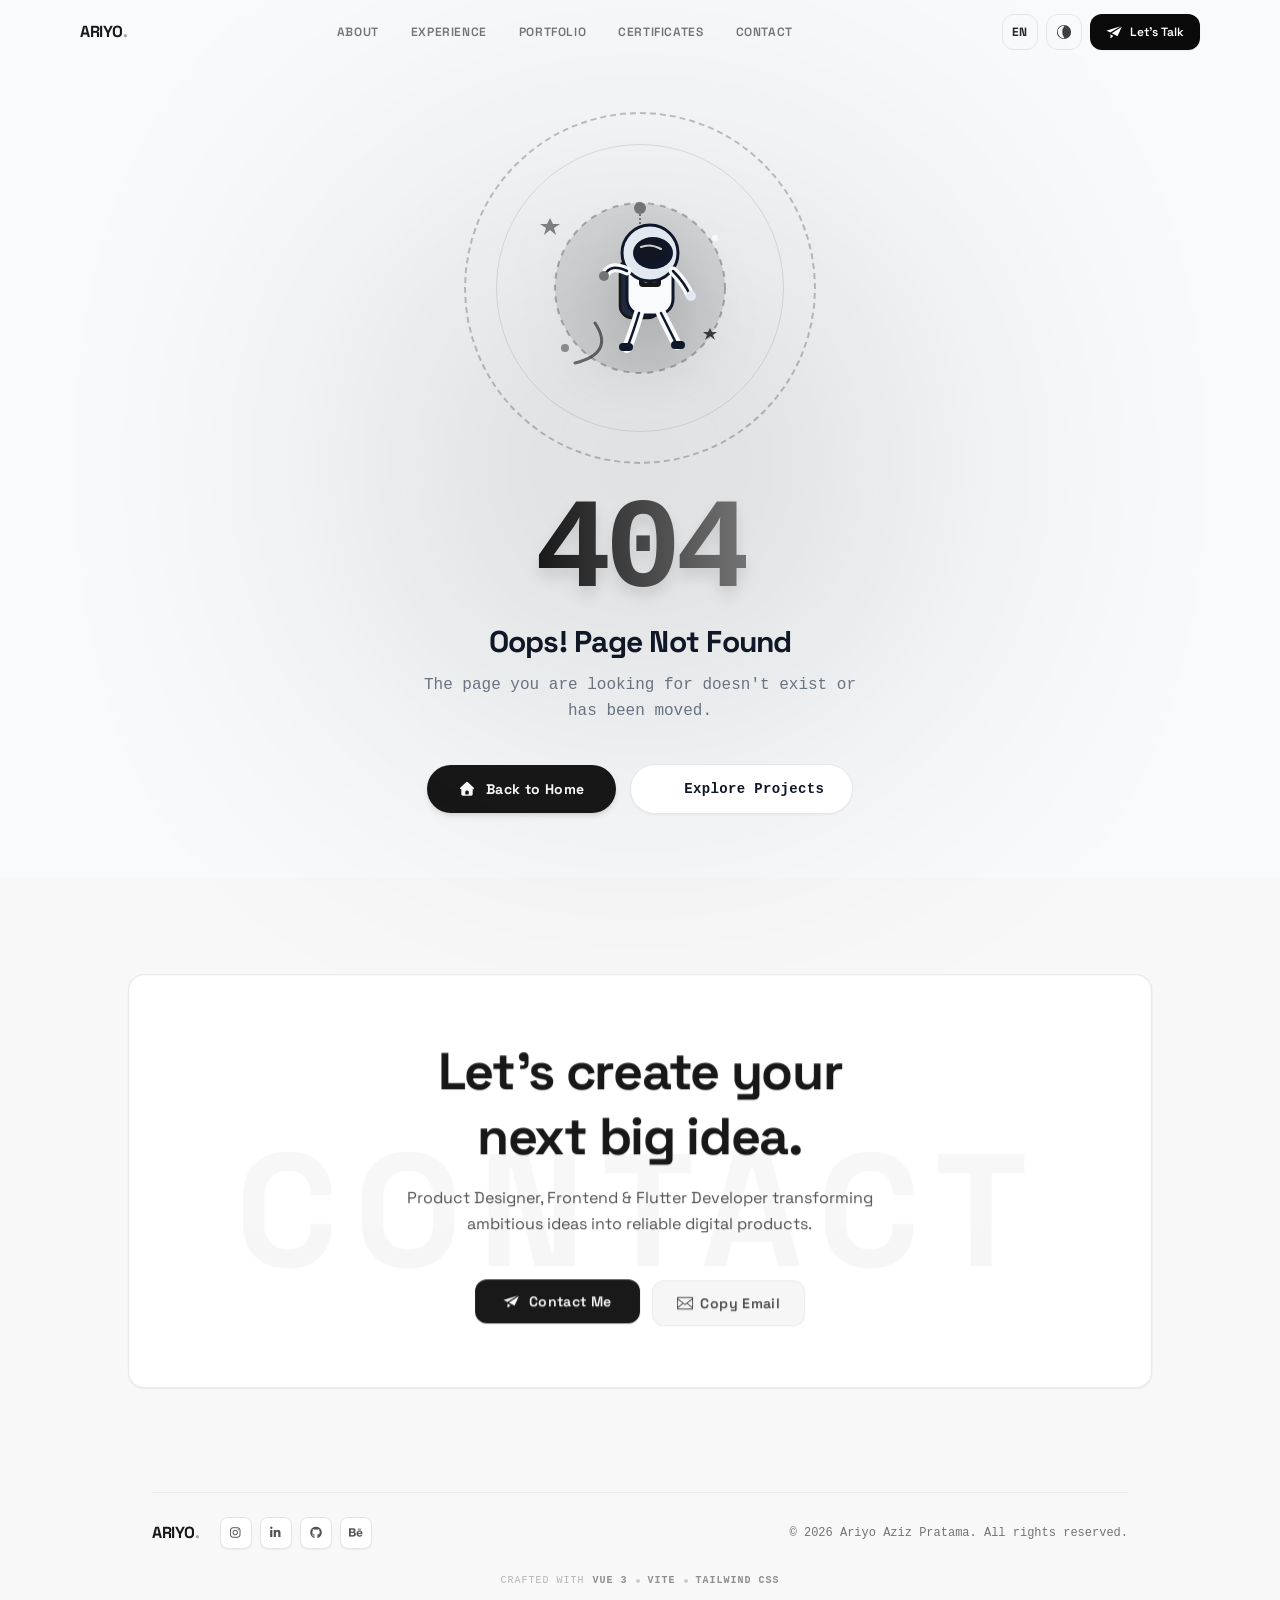
==== commit d3cb2e30: "deploy: ariyoaziz/my_web@9c1d3f50c803d089b45a8ece7a959902c49315a1" ====
--- a/index.html
+++ b/index.html
@@ -79,7 +79,7 @@
   <link rel="preconnect" href="https://fonts.gstatic.com" crossorigin />
   <link href="https://fonts.googleapis.com/css2?family=Inter:wght@400;600;700;800&display=swap" rel="stylesheet"
     media="print" onload="this.media='all'" />
-  <script type="module" crossorigin src="/assets/index-CP2au0Yr.js"></script>
+  <script type="module" crossorigin src="/assets/index-CDObgqz1.js"></script>
   <link rel="modulepreload" crossorigin href="/assets/vue-vendor-B-y-Csbg.js">
   <link rel="modulepreload" crossorigin href="/assets/spectrum-icons-IBv6FnLa.js">
   <link rel="modulepreload" crossorigin href="/assets/gsap-vendor-CiEuWA-R.js">
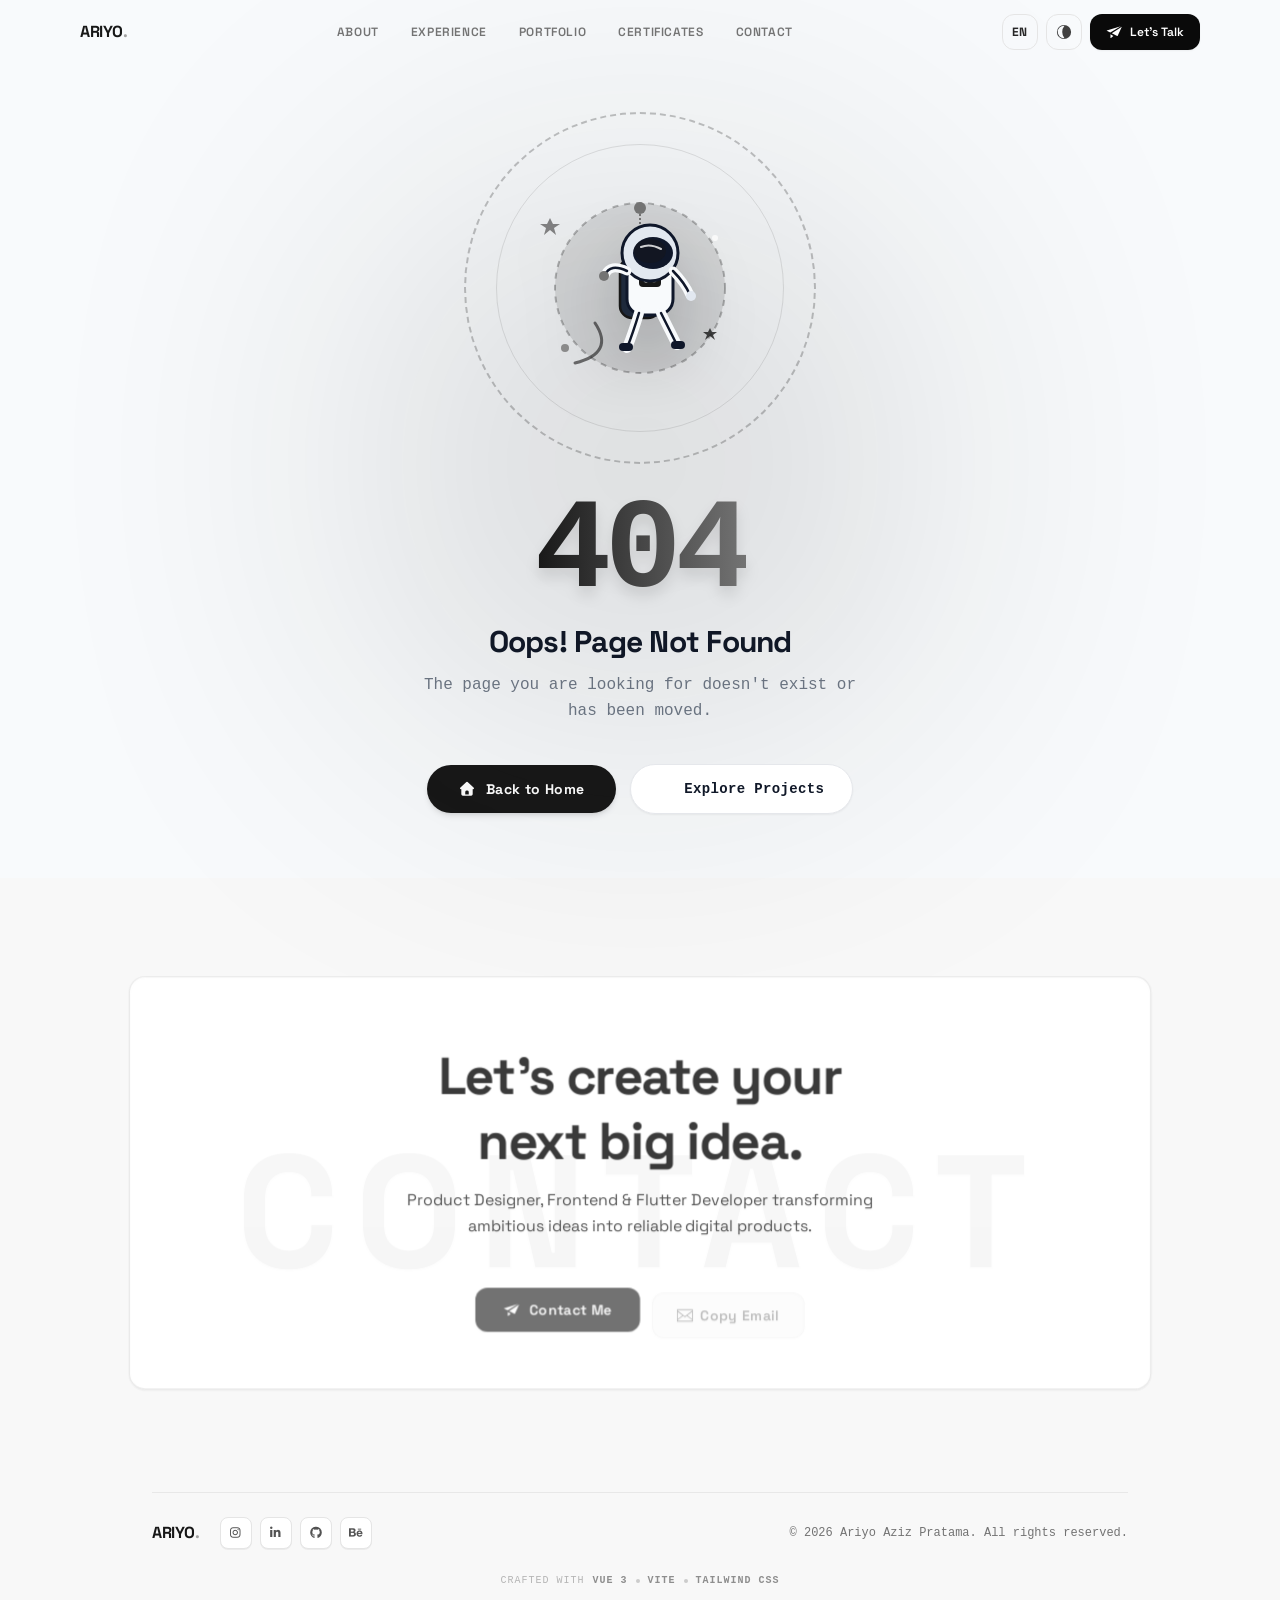
==== commit 2898daf6: "deploy: ariyoaziz/my_web@4d73a6a265f7afe32118dbf61417cea4e758afbe" ====
--- a/index.html
+++ b/index.html
@@ -77,9 +77,8 @@
 
   <link rel="preconnect" href="https://fonts.googleapis.com" />
   <link rel="preconnect" href="https://fonts.gstatic.com" crossorigin />
-  <link href="https://fonts.googleapis.com/css2?family=Inter:wght@400;600;700;800&display=swap" rel="stylesheet"
-    media="print" onload="this.media='all'" />
-  <script type="module" crossorigin src="/assets/index-CDObgqz1.js"></script>
+  <link rel="stylesheet" href="https://fonts.googleapis.com/css2?family=Inter:wght@400;600;700;800&display=swap" />
+  <script type="module" crossorigin src="/assets/index-DWw4yOtx.js"></script>
   <link rel="modulepreload" crossorigin href="/assets/vue-vendor-B-y-Csbg.js">
   <link rel="modulepreload" crossorigin href="/assets/spectrum-icons-IBv6FnLa.js">
   <link rel="modulepreload" crossorigin href="/assets/gsap-vendor-CiEuWA-R.js">
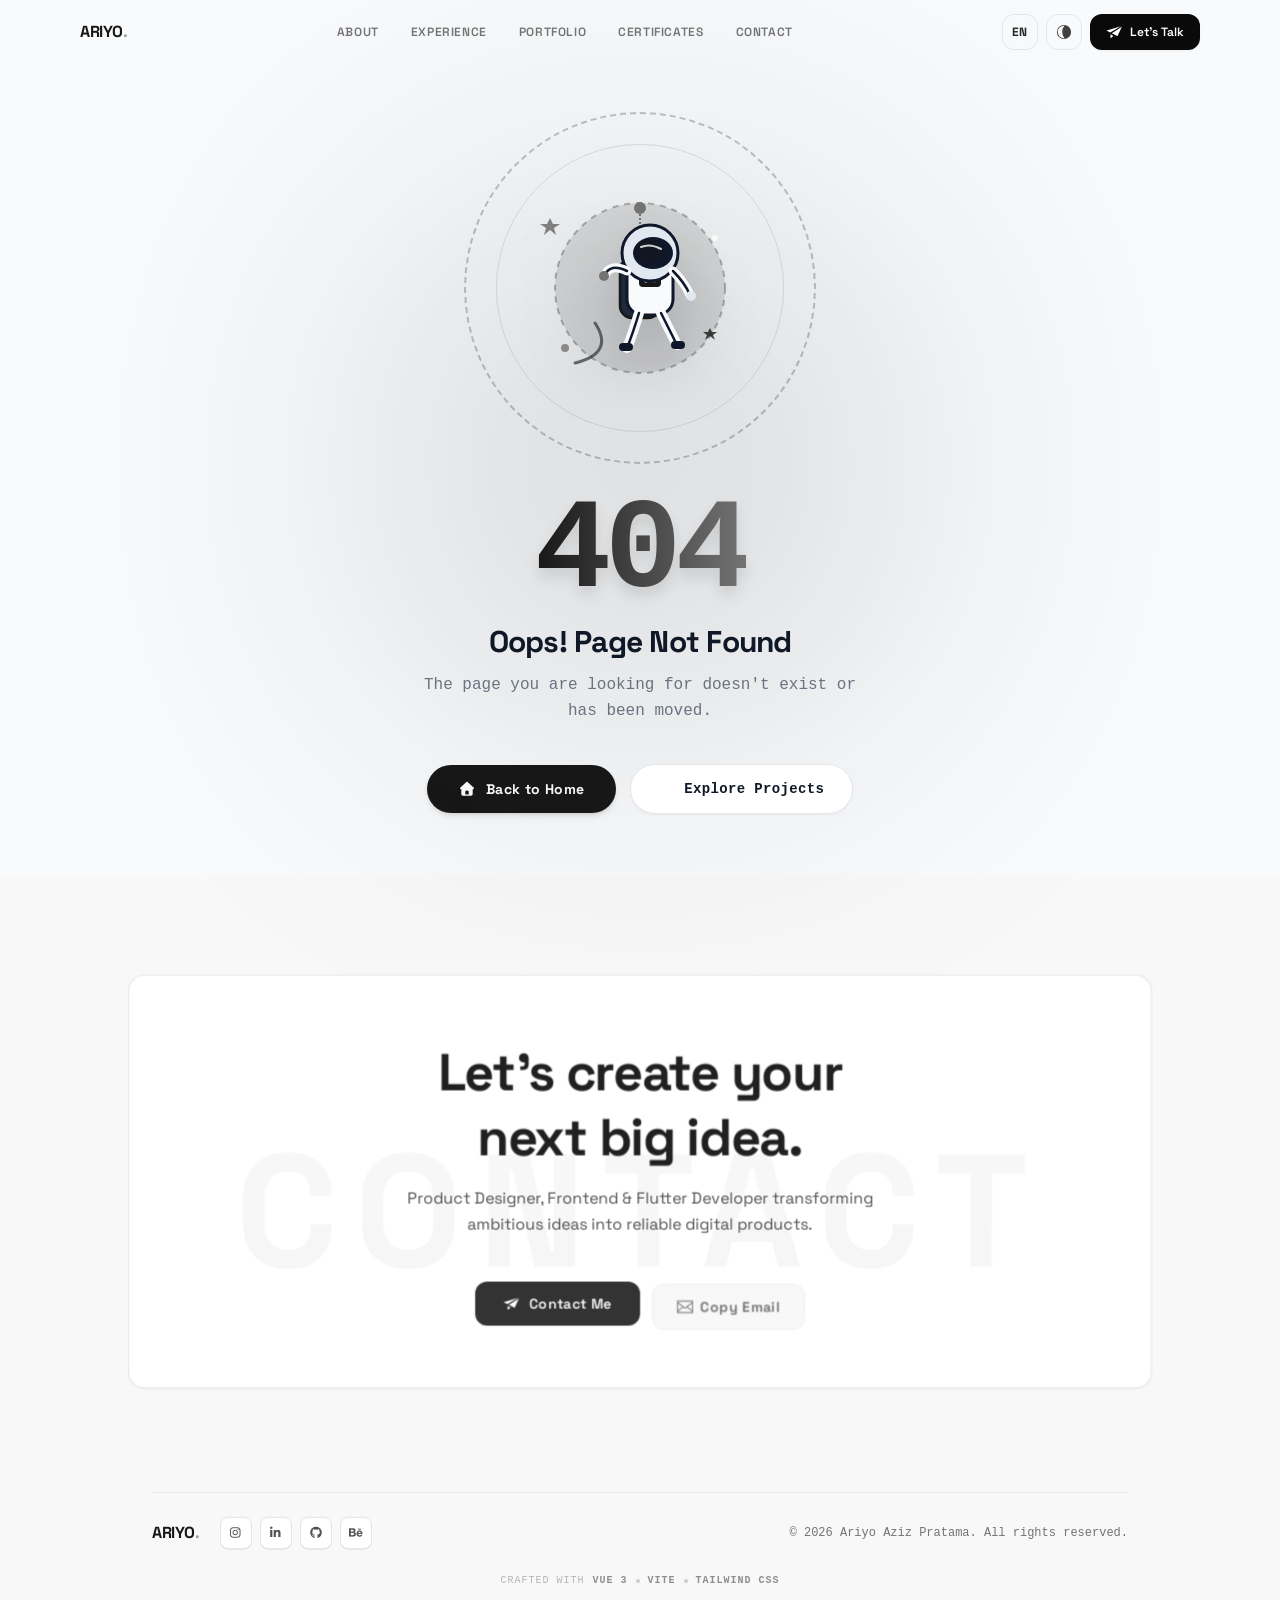
==== commit f8277a88: "deploy: ariyoaziz/my_web@ce02809bbc0a4714d3235c76461677601b0d7784" ====
--- a/index.html
+++ b/index.html
@@ -78,11 +78,11 @@
   <link rel="preconnect" href="https://fonts.googleapis.com" />
   <link rel="preconnect" href="https://fonts.gstatic.com" crossorigin />
   <link rel="stylesheet" href="https://fonts.googleapis.com/css2?family=Inter:wght@400;600;700;800&display=swap" />
-  <script type="module" crossorigin src="/assets/index-DWw4yOtx.js"></script>
+  <script type="module" crossorigin src="/assets/index-ZiA4gC7y.js"></script>
   <link rel="modulepreload" crossorigin href="/assets/vue-vendor-B-y-Csbg.js">
   <link rel="modulepreload" crossorigin href="/assets/spectrum-icons-IBv6FnLa.js">
   <link rel="modulepreload" crossorigin href="/assets/gsap-vendor-CiEuWA-R.js">
-  <link rel="stylesheet" crossorigin href="/assets/index-CpJvZOsi.css">
+  <link rel="stylesheet" crossorigin href="/assets/index-Dsr7iK9e.css">
 </head>
 
 <body>
--- a/assets/index-Dsr7iK9e.css
+++ b/assets/index-Dsr7iK9e.css
@@ -0,0 +1,5 @@
+@import"https://fonts.googleapis.com/css2?family=Space+Grotesk:wght@300;400;500;600;700&display=swap";.spectrum-mono-bar[data-v-599a5147]{--mod-progressbar-fill-color: currentColor;--spectrum-progressbar-fill-color: currentColor;--mod-progressbar-track-color: rgba(128, 128, 128, .16);--spectrum-progressbar-track-color: rgba(128, 128, 128, .16)}[data-v-599a5147] sp-progress-bar{--mod-progressbar-fill-color: currentColor !important;--spectrum-progressbar-fill-color: currentColor !important;--mod-progressbar-track-color: rgba(128, 128, 128, .16) !important;--spectrum-progressbar-track-color: rgba(128, 128, 128, .16) !important}html{background-color:#f8f8f8;color:#171717;color-scheme:light}html.dark{background-color:#0a0a0a;color:#f5f5f5;color-scheme:dark}body{margin:0;font-family:Space Grotesk,system-ui,sans-serif;background-color:inherit;color:inherit}.theme-transitioning,.theme-transitioning *,.theme-transitioning *:before,.theme-transitioning *:after{transition-property:background-color,border-color,color,fill,stroke,box-shadow;transition-duration:.42s;transition-timing-function:cubic-bezier(.22,1,.36,1)}::view-transition-group(root),::view-transition-image-pair(root),::view-transition-old(root),::view-transition-new(root){animation:none;mix-blend-mode:normal}@media (prefers-reduced-motion: reduce){.theme-transitioning,.theme-transitioning *,.theme-transitioning *:before,.theme-transitioning *:after{transition-duration:1ms!important}}.page-transition-enter-active,.page-transition-leave-active{transition:opacity .35s ease,transform .35s cubic-bezier(.22,1,.36,1)}.page-transition-enter-from{opacity:0;transform:translateY(16px)}.page-transition-leave-to{opacity:0;transform:translateY(-16px)}@layer components;/*! tailwindcss v4.2.1 | MIT License | https://tailwindcss.com */@layer properties{@supports (((-webkit-hyphens:none)) and (not (margin-trim:inline))) or ((-moz-orient:inline) and (not (color:rgb(from red r g b)))){*,:before,:after,::backdrop{--tw-translate-x:0;--tw-translate-y:0;--tw-translate-z:0;--tw-scale-x:1;--tw-scale-y:1;--tw-scale-z:1;--tw-rotate-x:initial;--tw-rotate-y:initial;--tw-rotate-z:initial;--tw-skew-x:initial;--tw-skew-y:initial;--tw-space-y-reverse:0;--tw-divide-y-reverse:0;--tw-border-style:solid;--tw-gradient-position:initial;--tw-gradient-from:#0000;--tw-gradient-via:#0000;--tw-gradient-to:#0000;--tw-gradient-stops:initial;--tw-gradient-via-stops:initial;--tw-gradient-from-position:0%;--tw-gradient-via-position:50%;--tw-gradient-to-position:100%;--tw-leading:initial;--tw-font-weight:initial;--tw-tracking:initial;--tw-shadow:0 0 #0000;--tw-shadow-color:initial;--tw-shadow-alpha:100%;--tw-inset-shadow:0 0 #0000;--tw-inset-shadow-color:initial;--tw-inset-shadow-alpha:100%;--tw-ring-color:initial;--tw-ring-shadow:0 0 #0000;--tw-inset-ring-color:initial;--tw-inset-ring-shadow:0 0 #0000;--tw-ring-inset:initial;--tw-ring-offset-width:0px;--tw-ring-offset-color:#fff;--tw-ring-offset-shadow:0 0 #0000;--tw-outline-style:solid;--tw-blur:initial;--tw-brightness:initial;--tw-contrast:initial;--tw-grayscale:initial;--tw-hue-rotate:initial;--tw-invert:initial;--tw-opacity:initial;--tw-saturate:initial;--tw-sepia:initial;--tw-drop-shadow:initial;--tw-drop-shadow-color:initial;--tw-drop-shadow-alpha:100%;--tw-drop-shadow-size:initial;--tw-backdrop-blur:initial;--tw-backdrop-brightness:initial;--tw-backdrop-contrast:initial;--tw-backdrop-grayscale:initial;--tw-backdrop-hue-rotate:initial;--tw-backdrop-invert:initial;--tw-backdrop-opacity:initial;--tw-backdrop-saturate:initial;--tw-backdrop-sepia:initial;--tw-duration:initial;--tw-ease:initial}}}@layer theme{:root,:host{--font-sans:ui-sans-serif, system-ui, sans-serif, "Apple Color Emoji", "Segoe UI Emoji", "Segoe UI Symbol", "Noto Color Emoji";--font-mono:ui-monospace, SFMono-Regular, Menlo, Monaco, Consolas, "Liberation Mono", "Courier New", monospace;--color-amber-50:oklch(98.7% .022 95.277);--color-amber-300:oklch(87.9% .169 91.605);--color-amber-800:oklch(47.3% .137 46.201);--color-amber-950:oklch(27.9% .077 45.635);--color-green-500:oklch(72.3% .219 149.579);--color-blue-400:oklch(70.7% .165 254.624);--color-blue-500:oklch(62.3% .214 259.815);--color-slate-50:oklch(98.4% .003 247.858);--color-slate-300:oklch(86.9% .022 252.894);--color-slate-400:oklch(70.4% .04 256.788);--color-slate-500:oklch(55.4% .046 257.417);--color-slate-600:oklch(44.6% .043 257.281);--color-slate-900:oklch(20.8% .042 265.755);--color-gray-200:oklch(92.8% .006 264.531);--color-gray-300:oklch(87.2% .01 258.338);--color-gray-400:oklch(70.7% .022 261.325);--color-gray-600:oklch(44.6% .03 256.802);--color-gray-900:oklch(21% .034 264.665);--color-neutral-50:oklch(98.5% 0 0);--color-neutral-100:oklch(97% 0 0);--color-neutral-200:oklch(92.2% 0 0);--color-neutral-300:oklch(87% 0 0);--color-neutral-400:oklch(70.8% 0 0);--color-neutral-500:oklch(55.6% 0 0);--color-neutral-600:oklch(43.9% 0 0);--color-neutral-700:oklch(37.1% 0 0);--color-neutral-800:oklch(26.9% 0 0);--color-neutral-900:oklch(20.5% 0 0);--color-neutral-950:oklch(14.5% 0 0);--color-black:#000;--color-white:#fff;--spacing:.25rem;--container-xs:20rem;--container-sm:24rem;--container-md:28rem;--container-lg:32rem;--container-xl:36rem;--container-2xl:42rem;--container-3xl:48rem;--container-4xl:56rem;--container-5xl:64rem;--container-6xl:72rem;--text-xs:.75rem;--text-xs--line-height:calc(1 / .75);--text-sm:.875rem;--text-sm--line-height:calc(1.25 / .875);--text-base:1rem;--text-base--line-height: 1.5 ;--text-lg:1.125rem;--text-lg--line-height:calc(1.75 / 1.125);--text-xl:1.25rem;--text-xl--line-height:calc(1.75 / 1.25);--text-2xl:1.5rem;--text-2xl--line-height:calc(2 / 1.5);--text-3xl:1.875rem;--text-3xl--line-height: 1.2 ;--text-4xl:2.25rem;--text-4xl--line-height:calc(2.5 / 2.25);--text-5xl:3rem;--text-5xl--line-height:1;--text-6xl:3.75rem;--text-6xl--line-height:1;--text-7xl:4.5rem;--text-7xl--line-height:1;--text-9xl:8rem;--text-9xl--line-height:1;--font-weight-light:300;--font-weight-normal:400;--font-weight-medium:500;--font-weight-semibold:600;--font-weight-bold:700;--font-weight-extrabold:800;--font-weight-black:900;--tracking-tighter:-.05em;--tracking-tight:-.025em;--tracking-wide:.025em;--tracking-wider:.05em;--tracking-widest:.1em;--leading-tight:1.25;--leading-snug:1.375;--leading-relaxed:1.625;--radius-md:.375rem;--radius-lg:.5rem;--radius-xl:.75rem;--radius-2xl:1rem;--radius-3xl:1.5rem;--drop-shadow-xl:0 9px 7px #0000001a;--drop-shadow-2xl:0 25px 25px #00000026;--ease-in:cubic-bezier(.4, 0, 1, 1);--ease-out:cubic-bezier(0, 0, .2, 1);--ease-in-out:cubic-bezier(.4, 0, .2, 1);--animate-spin:spin 1s linear infinite;--animate-ping:ping 1s cubic-bezier(0, 0, .2, 1) infinite;--animate-pulse:pulse 2s cubic-bezier(.4, 0, .6, 1) infinite;--blur-xs:4px;--blur-sm:8px;--blur-md:12px;--blur-xl:24px;--blur-2xl:40px;--aspect-video:16 / 9;--default-transition-duration:.15s;--default-transition-timing-function:cubic-bezier(.4, 0, .2, 1);--default-font-family:var(--font-sans);--default-mono-font-family:var(--font-mono)}}@layer base{*,:after,:before,::backdrop{box-sizing:border-box;border:0 solid;margin:0;padding:0}::file-selector-button{box-sizing:border-box;border:0 solid;margin:0;padding:0}html,:host{-webkit-text-size-adjust:100%;tab-size:4;line-height:1.5;font-family:var(--default-font-family,ui-sans-serif, system-ui, sans-serif, "Apple Color Emoji", "Segoe UI Emoji", "Segoe UI Symbol", "Noto Color Emoji");font-feature-settings:var(--default-font-feature-settings,normal);font-variation-settings:var(--default-font-variation-settings,normal);-webkit-tap-highlight-color:transparent}hr{height:0;color:inherit;border-top-width:1px}abbr:where([title]){-webkit-text-decoration:underline dotted;text-decoration:underline dotted}h1,h2,h3,h4,h5,h6{font-size:inherit;font-weight:inherit}a{color:inherit;-webkit-text-decoration:inherit;text-decoration:inherit}b,strong{font-weight:bolder}code,kbd,samp,pre{font-family:var(--default-mono-font-family,ui-monospace, SFMono-Regular, Menlo, Monaco, Consolas, "Liberation Mono", "Courier New", monospace);font-feature-settings:var(--default-mono-font-feature-settings,normal);font-variation-settings:var(--default-mono-font-variation-settings,normal);font-size:1em}small{font-size:80%}sub,sup{vertical-align:baseline;font-size:75%;line-height:0;position:relative}sub{bottom:-.25em}sup{top:-.5em}table{text-indent:0;border-color:inherit;border-collapse:collapse}:-moz-focusring{outline:auto}progress{vertical-align:baseline}summary{display:list-item}ol,ul,menu{list-style:none}img,svg,video,canvas,audio,iframe,embed,object{vertical-align:middle;display:block}img,video{max-width:100%;height:auto}button,input,select,optgroup,textarea{font:inherit;font-feature-settings:inherit;font-variation-settings:inherit;letter-spacing:inherit;color:inherit;opacity:1;background-color:#0000;border-radius:0}::file-selector-button{font:inherit;font-feature-settings:inherit;font-variation-settings:inherit;letter-spacing:inherit;color:inherit;opacity:1;background-color:#0000;border-radius:0}:where(select:is([multiple],[size])) optgroup{font-weight:bolder}:where(select:is([multiple],[size])) optgroup option{padding-inline-start:20px}::file-selector-button{margin-inline-end:4px}::placeholder{opacity:1}@supports (not ((-webkit-appearance:-apple-pay-button))) or (contain-intrinsic-size:1px){::placeholder{color:currentColor}@supports (color:color-mix(in lab,red,red)){::placeholder{color:color-mix(in oklab,currentcolor 50%,transparent)}}}textarea{resize:vertical}::-webkit-search-decoration{-webkit-appearance:none}::-webkit-date-and-time-value{min-height:1lh;text-align:inherit}::-webkit-datetime-edit{display:inline-flex}::-webkit-datetime-edit-fields-wrapper{padding:0}::-webkit-datetime-edit{padding-block:0}::-webkit-datetime-edit-year-field{padding-block:0}::-webkit-datetime-edit-month-field{padding-block:0}::-webkit-datetime-edit-day-field{padding-block:0}::-webkit-datetime-edit-hour-field{padding-block:0}::-webkit-datetime-edit-minute-field{padding-block:0}::-webkit-datetime-edit-second-field{padding-block:0}::-webkit-datetime-edit-millisecond-field{padding-block:0}::-webkit-datetime-edit-meridiem-field{padding-block:0}::-webkit-calendar-picker-indicator{line-height:1}:-moz-ui-invalid{box-shadow:none}button,input:where([type=button],[type=reset],[type=submit]){appearance:button}::file-selector-button{appearance:button}::-webkit-inner-spin-button{height:auto}::-webkit-outer-spin-button{height:auto}[hidden]:where(:not([hidden=until-found])){display:none!important}}@layer utilities{.\@container{container-type:inline-size}.pointer-events-auto{pointer-events:auto}.pointer-events-none{pointer-events:none}.invisible{visibility:hidden}.visible{visibility:visible}.absolute{position:absolute}.fixed{position:fixed}.relative{position:relative}.static{position:static}.sticky{position:sticky}.inset-0{inset:calc(var(--spacing) * 0)}.inset-x-0{inset-inline:calc(var(--spacing) * 0)}.start{inset-inline-start:var(--spacing)}.end{inset-inline-end:var(--spacing)}.-top-6{top:calc(var(--spacing) * -6)}.-top-8{top:calc(var(--spacing) * -8)}.top-0{top:calc(var(--spacing) * 0)}.top-1\.5{top:calc(var(--spacing) * 1.5)}.top-1\/2{top:50%}.top-3{top:calc(var(--spacing) * 3)}.top-3\.5{top:calc(var(--spacing) * 3.5)}.top-4{top:calc(var(--spacing) * 4)}.top-28{top:calc(var(--spacing) * 28)}.top-\[46\%\]{top:46%}.right-0{right:calc(var(--spacing) * 0)}.right-2{right:calc(var(--spacing) * 2)}.-bottom-1{bottom:calc(var(--spacing) * -1)}.bottom-0{bottom:calc(var(--spacing) * 0)}.bottom-6{bottom:calc(var(--spacing) * 6)}.bottom-full{bottom:100%}.-left-\[2px\]{left:-2px}.-left-\[9px\]{left:-9px}.left-0{left:calc(var(--spacing) * 0)}.left-1\/2{left:50%}.left-2{left:calc(var(--spacing) * 2)}.left-3{left:calc(var(--spacing) * 3)}.isolate{isolation:isolate}.z-0{z-index:0}.z-10{z-index:10}.z-20{z-index:20}.z-30{z-index:30}.z-40{z-index:40}.z-50{z-index:50}.z-9999{z-index:9999}.z-\[999999\]{z-index:999999}.container{width:100%}@media (min-width:40rem){.container{max-width:40rem}}@media (min-width:48rem){.container{max-width:48rem}}@media (min-width:64rem){.container{max-width:64rem}}@media (min-width:80rem){.container{max-width:80rem}}@media (min-width:96rem){.container{max-width:96rem}}.-mx-4{margin-inline:calc(var(--spacing) * -4)}.mx-auto{margin-inline:auto}.my-3{margin-block:calc(var(--spacing) * 3)}.my-4{margin-block:calc(var(--spacing) * 4)}.my-6{margin-block:calc(var(--spacing) * 6)}.my-8{margin-block:calc(var(--spacing) * 8)}.-mt-3{margin-top:calc(var(--spacing) * -3)}.-mt-8{margin-top:calc(var(--spacing) * -8)}.mt-0\.5{margin-top:calc(var(--spacing) * .5)}.mt-1{margin-top:calc(var(--spacing) * 1)}.mt-1\.5{margin-top:calc(var(--spacing) * 1.5)}.mt-2{margin-top:calc(var(--spacing) * 2)}.mt-2\.5{margin-top:calc(var(--spacing) * 2.5)}.mt-3{margin-top:calc(var(--spacing) * 3)}.mt-4{margin-top:calc(var(--spacing) * 4)}.mt-5{margin-top:calc(var(--spacing) * 5)}.mt-6{margin-top:calc(var(--spacing) * 6)}.mt-8{margin-top:calc(var(--spacing) * 8)}.mt-9{margin-top:calc(var(--spacing) * 9)}.mt-10{margin-top:calc(var(--spacing) * 10)}.mt-12{margin-top:calc(var(--spacing) * 12)}.mt-14{margin-top:calc(var(--spacing) * 14)}.mt-16{margin-top:calc(var(--spacing) * 16)}.mt-auto{margin-top:auto}.mr-3{margin-right:calc(var(--spacing) * 3)}.mb-2{margin-bottom:calc(var(--spacing) * 2)}.mb-3{margin-bottom:calc(var(--spacing) * 3)}.mb-4{margin-bottom:calc(var(--spacing) * 4)}.mb-5{margin-bottom:calc(var(--spacing) * 5)}.mb-6{margin-bottom:calc(var(--spacing) * 6)}.mb-8{margin-bottom:calc(var(--spacing) * 8)}.mb-10{margin-bottom:calc(var(--spacing) * 10)}.mb-12{margin-bottom:calc(var(--spacing) * 12)}.mb-14{margin-bottom:calc(var(--spacing) * 14)}.ml-2{margin-left:calc(var(--spacing) * 2)}.ml-3{margin-left:calc(var(--spacing) * 3)}.line-clamp-1{-webkit-line-clamp:1;-webkit-box-orient:vertical;display:-webkit-box;overflow:hidden}.line-clamp-2{-webkit-line-clamp:2;-webkit-box-orient:vertical;display:-webkit-box;overflow:hidden}.block{display:block}.flex{display:flex}.grid{display:grid}.hidden{display:none}.inline{display:inline}.inline-block{display:inline-block}.inline-flex{display:inline-flex}.table{display:table}.aspect-\[1\.414\/1\]{aspect-ratio:1.414}.aspect-video{aspect-ratio:var(--aspect-video)}.h-1{height:calc(var(--spacing) * 1)}.h-1\.5{height:calc(var(--spacing) * 1.5)}.h-2{height:calc(var(--spacing) * 2)}.h-3{height:calc(var(--spacing) * 3)}.h-3\.5{height:calc(var(--spacing) * 3.5)}.h-4{height:calc(var(--spacing) * 4)}.h-5{height:calc(var(--spacing) * 5)}.h-6{height:calc(var(--spacing) * 6)}.h-7{height:calc(var(--spacing) * 7)}.h-8{height:calc(var(--spacing) * 8)}.h-9{height:calc(var(--spacing) * 9)}.h-10{height:calc(var(--spacing) * 10)}.h-11{height:calc(var(--spacing) * 11)}.h-14{height:calc(var(--spacing) * 14)}.h-16{height:calc(var(--spacing) * 16)}.h-48{height:calc(var(--spacing) * 48)}.h-60{height:calc(var(--spacing) * 60)}.h-72{height:calc(var(--spacing) * 72)}.h-120{height:calc(var(--spacing) * 120)}.h-\[2\.5px\]{height:2.5px}.h-\[2px\]{height:2px}.h-\[65vh\]{height:65vh}.h-\[88vh\]{height:88vh}.h-\[100svh\]{height:100svh}.h-\[320px\]{height:320px}.h-\[calc\(100dvh-1rem\)\]{height:calc(100dvh - 1rem)}.h-auto{height:auto}.h-full{height:100%}.max-h-\[78vh\]{max-height:78vh}.max-h-\[460px\]{max-height:460px}.max-h-\[520px\]{max-height:520px}.max-h-\[540px\]{max-height:540px}.max-h-\[660px\]{max-height:660px}.max-h-\[1350px\]{max-height:1350px}.max-h-\[calc\(100vh-8\.5rem\)\]{max-height:calc(100vh - 8.5rem)}.min-h-0{min-height:calc(var(--spacing) * 0)}.min-h-\[72px\]{min-height:72px}.min-h-\[80px\]{min-height:80px}.min-h-\[640px\]{min-height:640px}.min-h-screen{min-height:100vh}.w-1{width:calc(var(--spacing) * 1)}.w-1\.5{width:calc(var(--spacing) * 1.5)}.w-2{width:calc(var(--spacing) * 2)}.w-3{width:calc(var(--spacing) * 3)}.w-3\.5{width:calc(var(--spacing) * 3.5)}.w-4{width:calc(var(--spacing) * 4)}.w-5{width:calc(var(--spacing) * 5)}.w-6{width:calc(var(--spacing) * 6)}.w-7{width:calc(var(--spacing) * 7)}.w-8{width:calc(var(--spacing) * 8)}.w-9{width:calc(var(--spacing) * 9)}.w-10{width:calc(var(--spacing) * 10)}.w-14{width:calc(var(--spacing) * 14)}.w-16{width:calc(var(--spacing) * 16)}.w-48{width:calc(var(--spacing) * 48)}.w-60{width:calc(var(--spacing) * 60)}.w-72{width:calc(var(--spacing) * 72)}.w-80{width:calc(var(--spacing) * 80)}.w-120{width:calc(var(--spacing) * 120)}.w-\[2px\]{width:2px}.w-\[70vw\]{width:70vw}.w-\[320px\]{width:320px}.w-fit{width:fit-content}.w-full{width:100%}.w-max{width:max-content}.w-px{width:1px}.max-w-2xl{max-width:var(--container-2xl)}.max-w-3xl{max-width:var(--container-3xl)}.max-w-4xl{max-width:var(--container-4xl)}.max-w-5xl{max-width:var(--container-5xl)}.max-w-6xl{max-width:var(--container-6xl)}.max-w-\[85vw\]{max-width:85vw}.max-w-\[90rem\]{max-width:90rem}.max-w-full{max-width:100%}.max-w-lg{max-width:var(--container-lg)}.max-w-md{max-width:var(--container-md)}.max-w-none{max-width:none}.max-w-sm{max-width:var(--container-sm)}.max-w-xl{max-width:var(--container-xl)}.max-w-xs{max-width:var(--container-xs)}.min-w-0{min-width:calc(var(--spacing) * 0)}.min-w-max{min-width:max-content}.flex-1{flex:1}.flex-shrink{flex-shrink:1}.flex-shrink-0,.shrink-0{flex-shrink:0}.flex-grow,.grow{flex-grow:1}.border-collapse{border-collapse:collapse}.origin-top{transform-origin:top}.-translate-x-1\/2{--tw-translate-x: -50% ;translate:var(--tw-translate-x) var(--tw-translate-y)}.-translate-y-1{--tw-translate-y:calc(var(--spacing) * -1);translate:var(--tw-translate-x) var(--tw-translate-y)}.-translate-y-1\/2{--tw-translate-y: -50% ;translate:var(--tw-translate-x) var(--tw-translate-y)}.translate-y-0{--tw-translate-y:calc(var(--spacing) * 0);translate:var(--tw-translate-x) var(--tw-translate-y)}.translate-y-4{--tw-translate-y:calc(var(--spacing) * 4);translate:var(--tw-translate-x) var(--tw-translate-y)}.scale-95{--tw-scale-x:95%;--tw-scale-y:95%;--tw-scale-z:95%;scale:var(--tw-scale-x) var(--tw-scale-y)}.scale-100{--tw-scale-x:100%;--tw-scale-y:100%;--tw-scale-z:100%;scale:var(--tw-scale-x) var(--tw-scale-y)}.scale-y-0{--tw-scale-y:0%;scale:var(--tw-scale-x) var(--tw-scale-y)}.-rotate-90{rotate:-90deg}.rotate-45{rotate:45deg}.rotate-180{rotate:180deg}.transform{transform:var(--tw-rotate-x,) var(--tw-rotate-y,) var(--tw-rotate-z,) var(--tw-skew-x,) var(--tw-skew-y,)}.transform-gpu{transform:translateZ(0) var(--tw-rotate-x,) var(--tw-rotate-y,) var(--tw-rotate-z,) var(--tw-skew-x,) var(--tw-skew-y,)}.animate-ping{animation:var(--animate-ping)}.animate-pulse{animation:var(--animate-pulse)}.animate-spin{animation:var(--animate-spin)}.cursor-not-allowed{cursor:not-allowed}.cursor-pointer{cursor:pointer}.cursor-zoom-in{cursor:zoom-in}.resize{resize:both}.scroll-mt-28{scroll-margin-top:calc(var(--spacing) * 28)}.columns-1{columns:1}.break-inside-avoid{break-inside:avoid}.grid-cols-1{grid-template-columns:repeat(1,minmax(0,1fr))}.grid-cols-2{grid-template-columns:repeat(2,minmax(0,1fr))}.grid-rows-\[0fr\]{grid-template-rows:0fr}.grid-rows-\[1fr\]{grid-template-rows:1fr}.flex-col{flex-direction:column}.flex-wrap{flex-wrap:wrap}.items-baseline{align-items:baseline}.items-center{align-items:center}.items-end{align-items:flex-end}.items-start{align-items:flex-start}.justify-between{justify-content:space-between}.justify-center{justify-content:center}.justify-end{justify-content:flex-end}.justify-start{justify-content:flex-start}.gap-0\.5{gap:calc(var(--spacing) * .5)}.gap-1{gap:calc(var(--spacing) * 1)}.gap-1\.5{gap:calc(var(--spacing) * 1.5)}.gap-2{gap:calc(var(--spacing) * 2)}.gap-2\.5{gap:calc(var(--spacing) * 2.5)}.gap-3{gap:calc(var(--spacing) * 3)}.gap-3\.5{gap:calc(var(--spacing) * 3.5)}.gap-4{gap:calc(var(--spacing) * 4)}.gap-5{gap:calc(var(--spacing) * 5)}.gap-6{gap:calc(var(--spacing) * 6)}.gap-8{gap:calc(var(--spacing) * 8)}:where(.space-y-1>:not(:last-child)){--tw-space-y-reverse:0;margin-block-start:calc(calc(var(--spacing) * 1) * var(--tw-space-y-reverse));margin-block-end:calc(calc(var(--spacing) * 1) * calc(1 - var(--tw-space-y-reverse)))}:where(.space-y-2>:not(:last-child)){--tw-space-y-reverse:0;margin-block-start:calc(calc(var(--spacing) * 2) * var(--tw-space-y-reverse));margin-block-end:calc(calc(var(--spacing) * 2) * calc(1 - var(--tw-space-y-reverse)))}:where(.space-y-2\.5>:not(:last-child)){--tw-space-y-reverse:0;margin-block-start:calc(calc(var(--spacing) * 2.5) * var(--tw-space-y-reverse));margin-block-end:calc(calc(var(--spacing) * 2.5) * calc(1 - var(--tw-space-y-reverse)))}:where(.space-y-3>:not(:last-child)){--tw-space-y-reverse:0;margin-block-start:calc(calc(var(--spacing) * 3) * var(--tw-space-y-reverse));margin-block-end:calc(calc(var(--spacing) * 3) * calc(1 - var(--tw-space-y-reverse)))}:where(.space-y-4>:not(:last-child)){--tw-space-y-reverse:0;margin-block-start:calc(calc(var(--spacing) * 4) * var(--tw-space-y-reverse));margin-block-end:calc(calc(var(--spacing) * 4) * calc(1 - var(--tw-space-y-reverse)))}:where(.space-y-6>:not(:last-child)){--tw-space-y-reverse:0;margin-block-start:calc(calc(var(--spacing) * 6) * var(--tw-space-y-reverse));margin-block-end:calc(calc(var(--spacing) * 6) * calc(1 - var(--tw-space-y-reverse)))}:where(.space-y-8>:not(:last-child)){--tw-space-y-reverse:0;margin-block-start:calc(calc(var(--spacing) * 8) * var(--tw-space-y-reverse));margin-block-end:calc(calc(var(--spacing) * 8) * calc(1 - var(--tw-space-y-reverse)))}:where(.divide-y>:not(:last-child)){--tw-divide-y-reverse:0;border-bottom-style:var(--tw-border-style);border-top-style:var(--tw-border-style);border-top-width:calc(1px * var(--tw-divide-y-reverse));border-bottom-width:calc(1px * calc(1 - var(--tw-divide-y-reverse)))}:where(.divide-neutral-200>:not(:last-child)){border-color:var(--color-neutral-200)}:where(.divide-neutral-800>:not(:last-child)){border-color:var(--color-neutral-800)}.self-start{align-self:flex-start}.truncate{text-overflow:ellipsis;white-space:nowrap;overflow:hidden}.overflow-hidden{overflow:hidden}.overflow-x-auto{overflow-x:auto}.overflow-x-hidden{overflow-x:hidden}.overflow-y-auto{overflow-y:auto}.overscroll-contain{overscroll-behavior:contain}.rounded{border-radius:.25rem}.rounded-2xl{border-radius:var(--radius-2xl)}.rounded-full{border-radius:3.40282e38px}.rounded-lg{border-radius:var(--radius-lg)}.rounded-md{border-radius:var(--radius-md)}.rounded-none{border-radius:0}.rounded-xl{border-radius:var(--radius-xl)}.rounded-t-3xl{border-top-left-radius:var(--radius-3xl);border-top-right-radius:var(--radius-3xl)}.rounded-t-full{border-top-left-radius:3.40282e38px;border-top-right-radius:3.40282e38px}.border{border-style:var(--tw-border-style);border-width:1px}.border-0{border-style:var(--tw-border-style);border-width:0}.border-2{border-style:var(--tw-border-style);border-width:2px}.border-t{border-top-style:var(--tw-border-style);border-top-width:1px}.border-r{border-right-style:var(--tw-border-style);border-right-width:1px}.border-b{border-bottom-style:var(--tw-border-style);border-bottom-width:1px}.border-l-2{border-left-style:var(--tw-border-style);border-left-width:2px}.border-dashed{--tw-border-style:dashed;border-style:dashed}.border-amber-300{border-color:var(--color-amber-300)}.border-amber-800\/80{border-color:#953d00cc}@supports (color:color-mix(in lab,red,red)){.border-amber-800\/80{border-color:color-mix(in oklab,var(--color-amber-800) 80%,transparent)}}.border-gray-200{border-color:var(--color-gray-200)}.border-neutral-100{border-color:var(--color-neutral-100)}.border-neutral-200{border-color:var(--color-neutral-200)}.border-neutral-200\/60{border-color:#e5e5e599}@supports (color:color-mix(in lab,red,red)){.border-neutral-200\/60{border-color:color-mix(in oklab,var(--color-neutral-200) 60%,transparent)}}.border-neutral-200\/70{border-color:#e5e5e5b3}@supports (color:color-mix(in lab,red,red)){.border-neutral-200\/70{border-color:color-mix(in oklab,var(--color-neutral-200) 70%,transparent)}}.border-neutral-200\/80{border-color:#e5e5e5cc}@supports (color:color-mix(in lab,red,red)){.border-neutral-200\/80{border-color:color-mix(in oklab,var(--color-neutral-200) 80%,transparent)}}.border-neutral-200\/90{border-color:#e5e5e5e6}@supports (color:color-mix(in lab,red,red)){.border-neutral-200\/90{border-color:color-mix(in oklab,var(--color-neutral-200) 90%,transparent)}}.border-neutral-300{border-color:var(--color-neutral-300)}.border-neutral-300\/80{border-color:#d4d4d4cc}@supports (color:color-mix(in lab,red,red)){.border-neutral-300\/80{border-color:color-mix(in oklab,var(--color-neutral-300) 80%,transparent)}}.border-neutral-400{border-color:var(--color-neutral-400)}.border-neutral-500{border-color:var(--color-neutral-500)}.border-neutral-600{border-color:var(--color-neutral-600)}.border-neutral-700{border-color:var(--color-neutral-700)}.border-neutral-700\/50{border-color:#40404080}@supports (color:color-mix(in lab,red,red)){.border-neutral-700\/50{border-color:color-mix(in oklab,var(--color-neutral-700) 50%,transparent)}}.border-neutral-700\/60{border-color:#40404099}@supports (color:color-mix(in lab,red,red)){.border-neutral-700\/60{border-color:color-mix(in oklab,var(--color-neutral-700) 60%,transparent)}}.border-neutral-700\/80{border-color:#404040cc}@supports (color:color-mix(in lab,red,red)){.border-neutral-700\/80{border-color:color-mix(in oklab,var(--color-neutral-700) 80%,transparent)}}.border-neutral-800{border-color:var(--color-neutral-800)}.border-neutral-800\/50{border-color:#26262680}@supports (color:color-mix(in lab,red,red)){.border-neutral-800\/50{border-color:color-mix(in oklab,var(--color-neutral-800) 50%,transparent)}}.border-neutral-800\/80{border-color:#262626cc}@supports (color:color-mix(in lab,red,red)){.border-neutral-800\/80{border-color:color-mix(in oklab,var(--color-neutral-800) 80%,transparent)}}.border-neutral-800\/90{border-color:#262626e6}@supports (color:color-mix(in lab,red,red)){.border-neutral-800\/90{border-color:color-mix(in oklab,var(--color-neutral-800) 90%,transparent)}}.border-neutral-900{border-color:var(--color-neutral-900)}.border-neutral-950{border-color:var(--color-neutral-950)}.border-transparent{border-color:#0000}.border-white{border-color:var(--color-white)}.border-white\/10{border-color:#ffffff1a}@supports (color:color-mix(in lab,red,red)){.border-white\/10{border-color:color-mix(in oklab,var(--color-white) 10%,transparent)}}.border-white\/20{border-color:#fff3}@supports (color:color-mix(in lab,red,red)){.border-white\/20{border-color:color-mix(in oklab,var(--color-white) 20%,transparent)}}.border-white\/\[0\.06\]{border-color:#ffffff0f}@supports (color:color-mix(in lab,red,red)){.border-white\/\[0\.06\]{border-color:color-mix(in oklab,var(--color-white) 6%,transparent)}}.border-t-white{border-top-color:var(--color-white)}.bg-\[\#0ACF83\]{background-color:#0acf83}.bg-\[\#0ACF83\]\/10{background-color:#0acf831a}.bg-\[\#0a0a0a\]{background-color:#0a0a0a}.bg-\[\#090d16\]{background-color:#090d16}.bg-\[\#111111\]\/80{background-color:#111c}.bg-\[\#141414\]{background-color:#141414}.bg-\[\#141414\]\/90{background-color:#141414e6}.bg-\[\#141414\]\/95{background-color:#141414f2}.bg-\[\#f8f8f8\]{background-color:#f8f8f8}.bg-\[\#fafafa\]{background-color:#fafafa}.bg-amber-50{background-color:var(--color-amber-50)}.bg-amber-950\/40{background-color:#46190166}@supports (color:color-mix(in lab,red,red)){.bg-amber-950\/40{background-color:color-mix(in oklab,var(--color-amber-950) 40%,transparent)}}.bg-black{background-color:var(--color-black)}.bg-black\/20{background-color:#0003}@supports (color:color-mix(in lab,red,red)){.bg-black\/20{background-color:color-mix(in oklab,var(--color-black) 20%,transparent)}}.bg-black\/30{background-color:#0000004d}@supports (color:color-mix(in lab,red,red)){.bg-black\/30{background-color:color-mix(in oklab,var(--color-black) 30%,transparent)}}.bg-black\/40{background-color:#0006}@supports (color:color-mix(in lab,red,red)){.bg-black\/40{background-color:color-mix(in oklab,var(--color-black) 40%,transparent)}}.bg-black\/60{background-color:#0009}@supports (color:color-mix(in lab,red,red)){.bg-black\/60{background-color:color-mix(in oklab,var(--color-black) 60%,transparent)}}.bg-black\/70{background-color:#000000b3}@supports (color:color-mix(in lab,red,red)){.bg-black\/70{background-color:color-mix(in oklab,var(--color-black) 70%,transparent)}}.bg-black\/80{background-color:#000c}@supports (color:color-mix(in lab,red,red)){.bg-black\/80{background-color:color-mix(in oklab,var(--color-black) 80%,transparent)}}.bg-black\/95{background-color:#000000f2}@supports (color:color-mix(in lab,red,red)){.bg-black\/95{background-color:color-mix(in oklab,var(--color-black) 95%,transparent)}}.bg-blue-500\/10{background-color:#3080ff1a}@supports (color:color-mix(in lab,red,red)){.bg-blue-500\/10{background-color:color-mix(in oklab,var(--color-blue-500) 10%,transparent)}}.bg-green-500{background-color:var(--color-green-500)}.bg-neutral-50{background-color:var(--color-neutral-50)}.bg-neutral-50\/50{background-color:#fafafa80}@supports (color:color-mix(in lab,red,red)){.bg-neutral-50\/50{background-color:color-mix(in oklab,var(--color-neutral-50) 50%,transparent)}}.bg-neutral-50\/90{background-color:#fafafae6}@supports (color:color-mix(in lab,red,red)){.bg-neutral-50\/90{background-color:color-mix(in oklab,var(--color-neutral-50) 90%,transparent)}}.bg-neutral-100{background-color:var(--color-neutral-100)}.bg-neutral-200{background-color:var(--color-neutral-200)}.bg-neutral-300\/30{background-color:#d4d4d44d}@supports (color:color-mix(in lab,red,red)){.bg-neutral-300\/30{background-color:color-mix(in oklab,var(--color-neutral-300) 30%,transparent)}}.bg-neutral-400{background-color:var(--color-neutral-400)}.bg-neutral-800{background-color:var(--color-neutral-800)}.bg-neutral-800\/20{background-color:#26262633}@supports (color:color-mix(in lab,red,red)){.bg-neutral-800\/20{background-color:color-mix(in oklab,var(--color-neutral-800) 20%,transparent)}}.bg-neutral-800\/40{background-color:#26262666}@supports (color:color-mix(in lab,red,red)){.bg-neutral-800\/40{background-color:color-mix(in oklab,var(--color-neutral-800) 40%,transparent)}}.bg-neutral-800\/50{background-color:#26262680}@supports (color:color-mix(in lab,red,red)){.bg-neutral-800\/50{background-color:color-mix(in oklab,var(--color-neutral-800) 50%,transparent)}}.bg-neutral-800\/60{background-color:#26262699}@supports (color:color-mix(in lab,red,red)){.bg-neutral-800\/60{background-color:color-mix(in oklab,var(--color-neutral-800) 60%,transparent)}}.bg-neutral-800\/80{background-color:#262626cc}@supports (color:color-mix(in lab,red,red)){.bg-neutral-800\/80{background-color:color-mix(in oklab,var(--color-neutral-800) 80%,transparent)}}.bg-neutral-900{background-color:var(--color-neutral-900)}.bg-neutral-900\/10{background-color:#1717171a}@supports (color:color-mix(in lab,red,red)){.bg-neutral-900\/10{background-color:color-mix(in oklab,var(--color-neutral-900) 10%,transparent)}}.bg-neutral-900\/20{background-color:#17171733}@supports (color:color-mix(in lab,red,red)){.bg-neutral-900\/20{background-color:color-mix(in oklab,var(--color-neutral-900) 20%,transparent)}}.bg-neutral-900\/30{background-color:#1717174d}@supports (color:color-mix(in lab,red,red)){.bg-neutral-900\/30{background-color:color-mix(in oklab,var(--color-neutral-900) 30%,transparent)}}.bg-neutral-900\/40{background-color:#17171766}@supports (color:color-mix(in lab,red,red)){.bg-neutral-900\/40{background-color:color-mix(in oklab,var(--color-neutral-900) 40%,transparent)}}.bg-neutral-900\/50{background-color:#17171780}@supports (color:color-mix(in lab,red,red)){.bg-neutral-900\/50{background-color:color-mix(in oklab,var(--color-neutral-900) 50%,transparent)}}.bg-neutral-900\/60{background-color:#17171799}@supports (color:color-mix(in lab,red,red)){.bg-neutral-900\/60{background-color:color-mix(in oklab,var(--color-neutral-900) 60%,transparent)}}.bg-neutral-900\/80{background-color:#171717cc}@supports (color:color-mix(in lab,red,red)){.bg-neutral-900\/80{background-color:color-mix(in oklab,var(--color-neutral-900) 80%,transparent)}}.bg-neutral-900\/90{background-color:#171717e6}@supports (color:color-mix(in lab,red,red)){.bg-neutral-900\/90{background-color:color-mix(in oklab,var(--color-neutral-900) 90%,transparent)}}.bg-neutral-950{background-color:var(--color-neutral-950)}.bg-neutral-950\/90{background-color:#0a0a0ae6}@supports (color:color-mix(in lab,red,red)){.bg-neutral-950\/90{background-color:color-mix(in oklab,var(--color-neutral-950) 90%,transparent)}}.bg-slate-50{background-color:var(--color-slate-50)}.bg-transparent{background-color:#0000}.bg-white{background-color:var(--color-white)}.bg-white\/5{background-color:#ffffff0d}@supports (color:color-mix(in lab,red,red)){.bg-white\/5{background-color:color-mix(in oklab,var(--color-white) 5%,transparent)}}.bg-white\/80{background-color:#fffc}@supports (color:color-mix(in lab,red,red)){.bg-white\/80{background-color:color-mix(in oklab,var(--color-white) 80%,transparent)}}.bg-white\/90{background-color:#ffffffe6}@supports (color:color-mix(in lab,red,red)){.bg-white\/90{background-color:color-mix(in oklab,var(--color-white) 90%,transparent)}}.bg-white\/95{background-color:#fffffff2}@supports (color:color-mix(in lab,red,red)){.bg-white\/95{background-color:color-mix(in oklab,var(--color-white) 95%,transparent)}}.bg-linear-to-r{--tw-gradient-position:to right}@supports (background-image:linear-gradient(in lab,red,red)){.bg-linear-to-r{--tw-gradient-position:to right in oklab}}.bg-linear-to-r{background-image:linear-gradient(var(--tw-gradient-stops))}.bg-gradient-to-l{--tw-gradient-position:to left in oklab;background-image:linear-gradient(var(--tw-gradient-stops))}.bg-gradient-to-r{--tw-gradient-position:to right in oklab;background-image:linear-gradient(var(--tw-gradient-stops))}.bg-gradient-to-t{--tw-gradient-position:to top in oklab;background-image:linear-gradient(var(--tw-gradient-stops))}.from-\[\#0a0a0a\]{--tw-gradient-from:#0a0a0a;--tw-gradient-stops:var(--tw-gradient-via-stops,var(--tw-gradient-position), var(--tw-gradient-from) var(--tw-gradient-from-position), var(--tw-gradient-to) var(--tw-gradient-to-position))}.from-\[\#f8f8f8\]{--tw-gradient-from:#f8f8f8;--tw-gradient-stops:var(--tw-gradient-via-stops,var(--tw-gradient-position), var(--tw-gradient-from) var(--tw-gradient-from-position), var(--tw-gradient-to) var(--tw-gradient-to-position))}.from-black\/60{--tw-gradient-from:#0009}@supports (color:color-mix(in lab,red,red)){.from-black\/60{--tw-gradient-from:color-mix(in oklab, var(--color-black) 60%, transparent)}}.from-black\/60{--tw-gradient-stops:var(--tw-gradient-via-stops,var(--tw-gradient-position), var(--tw-gradient-from) var(--tw-gradient-from-position), var(--tw-gradient-to) var(--tw-gradient-to-position))}.from-transparent{--tw-gradient-from:transparent;--tw-gradient-stops:var(--tw-gradient-via-stops,var(--tw-gradient-position), var(--tw-gradient-from) var(--tw-gradient-from-position), var(--tw-gradient-to) var(--tw-gradient-to-position))}.via-neutral-900{--tw-gradient-via:var(--color-neutral-900);--tw-gradient-via-stops:var(--tw-gradient-position), var(--tw-gradient-from) var(--tw-gradient-from-position), var(--tw-gradient-via) var(--tw-gradient-via-position), var(--tw-gradient-to) var(--tw-gradient-to-position);--tw-gradient-stops:var(--tw-gradient-via-stops)}.via-transparent{--tw-gradient-via:transparent;--tw-gradient-via-stops:var(--tw-gradient-position), var(--tw-gradient-from) var(--tw-gradient-from-position), var(--tw-gradient-via) var(--tw-gradient-via-position), var(--tw-gradient-to) var(--tw-gradient-to-position);--tw-gradient-stops:var(--tw-gradient-via-stops)}.to-transparent{--tw-gradient-to:transparent;--tw-gradient-stops:var(--tw-gradient-via-stops,var(--tw-gradient-position), var(--tw-gradient-from) var(--tw-gradient-from-position), var(--tw-gradient-to) var(--tw-gradient-to-position))}.bg-clip-text{-webkit-background-clip:text;background-clip:text}.object-contain{object-fit:contain}.object-cover{object-fit:cover}.object-bottom{object-position:bottom}.object-top{object-position:top}.p-1{padding:calc(var(--spacing) * 1)}.p-1\.5{padding:calc(var(--spacing) * 1.5)}.p-2{padding:calc(var(--spacing) * 2)}.p-2\.5{padding:calc(var(--spacing) * 2.5)}.p-3{padding:calc(var(--spacing) * 3)}.p-3\.5{padding:calc(var(--spacing) * 3.5)}.p-4{padding:calc(var(--spacing) * 4)}.p-5{padding:calc(var(--spacing) * 5)}.p-6{padding:calc(var(--spacing) * 6)}.p-8{padding:calc(var(--spacing) * 8)}.px-1{padding-inline:calc(var(--spacing) * 1)}.px-1\.5{padding-inline:calc(var(--spacing) * 1.5)}.px-2{padding-inline:calc(var(--spacing) * 2)}.px-2\.5{padding-inline:calc(var(--spacing) * 2.5)}.px-3{padding-inline:calc(var(--spacing) * 3)}.px-3\.5{padding-inline:calc(var(--spacing) * 3.5)}.px-4{padding-inline:calc(var(--spacing) * 4)}.px-5{padding-inline:calc(var(--spacing) * 5)}.px-6{padding-inline:calc(var(--spacing) * 6)}.px-7{padding-inline:calc(var(--spacing) * 7)}.px-8{padding-inline:calc(var(--spacing) * 8)}.px-14{padding-inline:calc(var(--spacing) * 14)}.py-0\.5{padding-block:calc(var(--spacing) * .5)}.py-1{padding-block:calc(var(--spacing) * 1)}.py-1\.5{padding-block:calc(var(--spacing) * 1.5)}.py-2{padding-block:calc(var(--spacing) * 2)}.py-2\.5{padding-block:calc(var(--spacing) * 2.5)}.py-3{padding-block:calc(var(--spacing) * 3)}.py-3\.5{padding-block:calc(var(--spacing) * 3.5)}.py-4{padding-block:calc(var(--spacing) * 4)}.py-12{padding-block:calc(var(--spacing) * 12)}.py-16{padding-block:calc(var(--spacing) * 16)}.py-20{padding-block:calc(var(--spacing) * 20)}.py-24{padding-block:calc(var(--spacing) * 24)}.pt-1{padding-top:calc(var(--spacing) * 1)}.pt-2{padding-top:calc(var(--spacing) * 2)}.pt-3{padding-top:calc(var(--spacing) * 3)}.pt-4{padding-top:calc(var(--spacing) * 4)}.pt-5{padding-top:calc(var(--spacing) * 5)}.pt-6{padding-top:calc(var(--spacing) * 6)}.pt-8{padding-top:calc(var(--spacing) * 8)}.pt-10{padding-top:calc(var(--spacing) * 10)}.pt-12{padding-top:calc(var(--spacing) * 12)}.pt-16{padding-top:calc(var(--spacing) * 16)}.pt-24{padding-top:calc(var(--spacing) * 24)}.pt-28{padding-top:calc(var(--spacing) * 28)}.pt-32{padding-top:calc(var(--spacing) * 32)}.pr-3{padding-right:calc(var(--spacing) * 3)}.pb-1{padding-bottom:calc(var(--spacing) * 1)}.pb-2{padding-bottom:calc(var(--spacing) * 2)}.pb-2\.5{padding-bottom:calc(var(--spacing) * 2.5)}.pb-3{padding-bottom:calc(var(--spacing) * 3)}.pb-4{padding-bottom:calc(var(--spacing) * 4)}.pb-6{padding-bottom:calc(var(--spacing) * 6)}.pb-8{padding-bottom:calc(var(--spacing) * 8)}.pb-10{padding-bottom:calc(var(--spacing) * 10)}.pb-16{padding-bottom:calc(var(--spacing) * 16)}.pb-20{padding-bottom:calc(var(--spacing) * 20)}.pb-24{padding-bottom:calc(var(--spacing) * 24)}.pl-3{padding-left:calc(var(--spacing) * 3)}.pl-6{padding-left:calc(var(--spacing) * 6)}.text-center{text-align:center}.text-left{text-align:left}.text-right{text-align:right}.font-mono{font-family:var(--font-mono)}.font-sans{font-family:var(--font-sans)}.text-2xl{font-size:var(--text-2xl);line-height:var(--tw-leading,var(--text-2xl--line-height))}.text-3xl{font-size:var(--text-3xl);line-height:var(--tw-leading,var(--text-3xl--line-height))}.text-4xl{font-size:var(--text-4xl);line-height:var(--tw-leading,var(--text-4xl--line-height))}.text-5xl{font-size:var(--text-5xl);line-height:var(--tw-leading,var(--text-5xl--line-height))}.text-7xl{font-size:var(--text-7xl);line-height:var(--tw-leading,var(--text-7xl--line-height))}.text-base{font-size:var(--text-base);line-height:var(--tw-leading,var(--text-base--line-height))}.text-lg{font-size:var(--text-lg);line-height:var(--tw-leading,var(--text-lg--line-height))}.text-sm{font-size:var(--text-sm);line-height:var(--tw-leading,var(--text-sm--line-height))}.text-xl{font-size:var(--text-xl);line-height:var(--tw-leading,var(--text-xl--line-height))}.text-xs{font-size:var(--text-xs);line-height:var(--tw-leading,var(--text-xs--line-height))}.text-\[9px\]{font-size:9px}.text-\[10px\]{font-size:10px}.text-\[11px\]{font-size:11px}.text-\[60px\]{font-size:60px}.text-\[70px\]{font-size:70px}.text-\[80px\]{font-size:80px}.text-\[90px\]{font-size:90px}.leading-\[0\.9\]{--tw-leading:.9;line-height:.9}.leading-\[0\.88\]{--tw-leading:.88;line-height:.88}.leading-none{--tw-leading:1;line-height:1}.leading-relaxed{--tw-leading:var(--leading-relaxed);line-height:var(--leading-relaxed)}.leading-snug{--tw-leading:var(--leading-snug);line-height:var(--leading-snug)}.leading-tight{--tw-leading:var(--leading-tight);line-height:var(--leading-tight)}.font-black{--tw-font-weight:var(--font-weight-black);font-weight:var(--font-weight-black)}.font-bold{--tw-font-weight:var(--font-weight-bold);font-weight:var(--font-weight-bold)}.font-extrabold{--tw-font-weight:var(--font-weight-extrabold);font-weight:var(--font-weight-extrabold)}.font-light{--tw-font-weight:var(--font-weight-light);font-weight:var(--font-weight-light)}.font-medium{--tw-font-weight:var(--font-weight-medium);font-weight:var(--font-weight-medium)}.font-normal{--tw-font-weight:var(--font-weight-normal);font-weight:var(--font-weight-normal)}.font-semibold{--tw-font-weight:var(--font-weight-semibold);font-weight:var(--font-weight-semibold)}.tracking-\[-0\.04em\]{--tw-tracking:-.04em;letter-spacing:-.04em}.tracking-\[-0\.06em\]{--tw-tracking:-.06em;letter-spacing:-.06em}.tracking-\[0\.2em\]{--tw-tracking:.2em;letter-spacing:.2em}.tracking-tight{--tw-tracking:var(--tracking-tight);letter-spacing:var(--tracking-tight)}.tracking-tighter{--tw-tracking:var(--tracking-tighter);letter-spacing:var(--tracking-tighter)}.tracking-wide{--tw-tracking:var(--tracking-wide);letter-spacing:var(--tracking-wide)}.tracking-wider{--tw-tracking:var(--tracking-wider);letter-spacing:var(--tracking-wider)}.tracking-widest{--tw-tracking:var(--tracking-widest);letter-spacing:var(--tracking-widest)}.whitespace-nowrap{white-space:nowrap}.whitespace-pre-line{white-space:pre-line}.text-\[\#0ACF83\]{color:#0acf83}.text-amber-300{color:var(--color-amber-300)}.text-amber-800{color:var(--color-amber-800)}.text-black{color:var(--color-black)}.text-blue-400{color:var(--color-blue-400)}.text-gray-300{color:var(--color-gray-300)}.text-gray-400{color:var(--color-gray-400)}.text-gray-600{color:var(--color-gray-600)}.text-gray-900{color:var(--color-gray-900)}.text-neutral-100{color:var(--color-neutral-100)}.text-neutral-200{color:var(--color-neutral-200)}.text-neutral-300{color:var(--color-neutral-300)}.text-neutral-400{color:var(--color-neutral-400)}.text-neutral-500{color:var(--color-neutral-500)}.text-neutral-600{color:var(--color-neutral-600)}.text-neutral-700{color:var(--color-neutral-700)}.text-neutral-800{color:var(--color-neutral-800)}.text-neutral-900{color:var(--color-neutral-900)}.text-neutral-950{color:var(--color-neutral-950)}.text-slate-300{color:var(--color-slate-300)}.text-slate-400{color:var(--color-slate-400)}.text-slate-500{color:var(--color-slate-500)}.text-slate-600{color:var(--color-slate-600)}.text-slate-900{color:var(--color-slate-900)}.text-transparent{color:#0000}.text-white{color:var(--color-white)}.uppercase{text-transform:uppercase}.italic{font-style:italic}.opacity-0{opacity:0}.opacity-20{opacity:.2}.opacity-25{opacity:.25}.opacity-30{opacity:.3}.opacity-40{opacity:.4}.opacity-50{opacity:.5}.opacity-60{opacity:.6}.opacity-80{opacity:.8}.opacity-100{opacity:1}.opacity-\[0\.03\]{opacity:.03}.opacity-\[0\.04\]{opacity:.04}.shadow-2xl{--tw-shadow:0 25px 50px -12px var(--tw-shadow-color,#00000040);box-shadow:var(--tw-inset-shadow),var(--tw-inset-ring-shadow),var(--tw-ring-offset-shadow),var(--tw-ring-shadow),var(--tw-shadow)}.shadow-2xs{--tw-shadow:0 1px var(--tw-shadow-color,#0000000d);box-shadow:var(--tw-inset-shadow),var(--tw-inset-ring-shadow),var(--tw-ring-offset-shadow),var(--tw-ring-shadow),var(--tw-shadow)}.shadow-lg{--tw-shadow:0 10px 15px -3px var(--tw-shadow-color,#0000001a), 0 4px 6px -4px var(--tw-shadow-color,#0000001a);box-shadow:var(--tw-inset-shadow),var(--tw-inset-ring-shadow),var(--tw-ring-offset-shadow),var(--tw-ring-shadow),var(--tw-shadow)}.shadow-md{--tw-shadow:0 4px 6px -1px var(--tw-shadow-color,#0000001a), 0 2px 4px -2px var(--tw-shadow-color,#0000001a);box-shadow:var(--tw-inset-shadow),var(--tw-inset-ring-shadow),var(--tw-ring-offset-shadow),var(--tw-ring-shadow),var(--tw-shadow)}.shadow-sm{--tw-shadow:0 1px 3px 0 var(--tw-shadow-color,#0000001a), 0 1px 2px -1px var(--tw-shadow-color,#0000001a);box-shadow:var(--tw-inset-shadow),var(--tw-inset-ring-shadow),var(--tw-ring-offset-shadow),var(--tw-ring-shadow),var(--tw-shadow)}.shadow-xl{--tw-shadow:0 20px 25px -5px var(--tw-shadow-color,#0000001a), 0 8px 10px -6px var(--tw-shadow-color,#0000001a);box-shadow:var(--tw-inset-shadow),var(--tw-inset-ring-shadow),var(--tw-ring-offset-shadow),var(--tw-ring-shadow),var(--tw-shadow)}.shadow-xs{--tw-shadow:0 1px 2px 0 var(--tw-shadow-color,#0000000d);box-shadow:var(--tw-inset-shadow),var(--tw-inset-ring-shadow),var(--tw-ring-offset-shadow),var(--tw-ring-shadow),var(--tw-shadow)}.ring-4{--tw-ring-shadow:var(--tw-ring-inset,) 0 0 0 calc(4px + var(--tw-ring-offset-width)) var(--tw-ring-color,currentcolor);box-shadow:var(--tw-inset-shadow),var(--tw-inset-ring-shadow),var(--tw-ring-offset-shadow),var(--tw-ring-shadow),var(--tw-shadow)}.shadow-black\/40{--tw-shadow-color:#0006}@supports (color:color-mix(in lab,red,red)){.shadow-black\/40{--tw-shadow-color:color-mix(in oklab, color-mix(in oklab, var(--color-black) 40%, transparent) var(--tw-shadow-alpha), transparent)}}.shadow-black\/50{--tw-shadow-color:#00000080}@supports (color:color-mix(in lab,red,red)){.shadow-black\/50{--tw-shadow-color:color-mix(in oklab, color-mix(in oklab, var(--color-black) 50%, transparent) var(--tw-shadow-alpha), transparent)}}.shadow-neutral-400\/50{--tw-shadow-color:#a1a1a180}@supports (color:color-mix(in lab,red,red)){.shadow-neutral-400\/50{--tw-shadow-color:color-mix(in oklab, color-mix(in oklab, var(--color-neutral-400) 50%, transparent) var(--tw-shadow-alpha), transparent)}}.shadow-neutral-900\/5{--tw-shadow-color:#1717170d}@supports (color:color-mix(in lab,red,red)){.shadow-neutral-900\/5{--tw-shadow-color:color-mix(in oklab, color-mix(in oklab, var(--color-neutral-900) 5%, transparent) var(--tw-shadow-alpha), transparent)}}.shadow-neutral-950\/80{--tw-shadow-color:#0a0a0acc}@supports (color:color-mix(in lab,red,red)){.shadow-neutral-950\/80{--tw-shadow-color:color-mix(in oklab, color-mix(in oklab, var(--color-neutral-950) 80%, transparent) var(--tw-shadow-alpha), transparent)}}.ring-neutral-400\/10{--tw-ring-color:#a1a1a11a}@supports (color:color-mix(in lab,red,red)){.ring-neutral-400\/10{--tw-ring-color:color-mix(in oklab, var(--color-neutral-400) 10%, transparent)}}.ring-neutral-400\/20{--tw-ring-color:#a1a1a133}@supports (color:color-mix(in lab,red,red)){.ring-neutral-400\/20{--tw-ring-color:color-mix(in oklab, var(--color-neutral-400) 20%, transparent)}}.outline{outline-style:var(--tw-outline-style);outline-width:1px}.blur{--tw-blur:blur(8px);filter:var(--tw-blur,) var(--tw-brightness,) var(--tw-contrast,) var(--tw-grayscale,) var(--tw-hue-rotate,) var(--tw-invert,) var(--tw-saturate,) var(--tw-sepia,) var(--tw-drop-shadow,)}.blur-\[140px\]{--tw-blur:blur(140px);filter:var(--tw-blur,) var(--tw-brightness,) var(--tw-contrast,) var(--tw-grayscale,) var(--tw-hue-rotate,) var(--tw-invert,) var(--tw-saturate,) var(--tw-sepia,) var(--tw-drop-shadow,)}.blur-\[160px\]{--tw-blur:blur(160px);filter:var(--tw-blur,) var(--tw-brightness,) var(--tw-contrast,) var(--tw-grayscale,) var(--tw-hue-rotate,) var(--tw-invert,) var(--tw-saturate,) var(--tw-sepia,) var(--tw-drop-shadow,)}.brightness-105{--tw-brightness:brightness(105%);filter:var(--tw-blur,) var(--tw-brightness,) var(--tw-contrast,) var(--tw-grayscale,) var(--tw-hue-rotate,) var(--tw-invert,) var(--tw-saturate,) var(--tw-sepia,) var(--tw-drop-shadow,)}.drop-shadow-2xl{--tw-drop-shadow-size:drop-shadow(0 25px 25px var(--tw-drop-shadow-color,#00000026));--tw-drop-shadow:drop-shadow(var(--drop-shadow-2xl));filter:var(--tw-blur,) var(--tw-brightness,) var(--tw-contrast,) var(--tw-grayscale,) var(--tw-hue-rotate,) var(--tw-invert,) var(--tw-saturate,) var(--tw-sepia,) var(--tw-drop-shadow,)}.drop-shadow-xl{--tw-drop-shadow-size:drop-shadow(0 9px 7px var(--tw-drop-shadow-color,#0000001a));--tw-drop-shadow:drop-shadow(var(--drop-shadow-xl));filter:var(--tw-blur,) var(--tw-brightness,) var(--tw-contrast,) var(--tw-grayscale,) var(--tw-hue-rotate,) var(--tw-invert,) var(--tw-saturate,) var(--tw-sepia,) var(--tw-drop-shadow,)}.grayscale{--tw-grayscale:grayscale(100%);filter:var(--tw-blur,) var(--tw-brightness,) var(--tw-contrast,) var(--tw-grayscale,) var(--tw-hue-rotate,) var(--tw-invert,) var(--tw-saturate,) var(--tw-sepia,) var(--tw-drop-shadow,)}.filter{filter:var(--tw-blur,) var(--tw-brightness,) var(--tw-contrast,) var(--tw-grayscale,) var(--tw-hue-rotate,) var(--tw-invert,) var(--tw-saturate,) var(--tw-sepia,) var(--tw-drop-shadow,)}.backdrop-blur-2xl{--tw-backdrop-blur:blur(var(--blur-2xl));-webkit-backdrop-filter:var(--tw-backdrop-blur,) var(--tw-backdrop-brightness,) var(--tw-backdrop-contrast,) var(--tw-backdrop-grayscale,) var(--tw-backdrop-hue-rotate,) var(--tw-backdrop-invert,) var(--tw-backdrop-opacity,) var(--tw-backdrop-saturate,) var(--tw-backdrop-sepia,);backdrop-filter:var(--tw-backdrop-blur,) var(--tw-backdrop-brightness,) var(--tw-backdrop-contrast,) var(--tw-backdrop-grayscale,) var(--tw-backdrop-hue-rotate,) var(--tw-backdrop-invert,) var(--tw-backdrop-opacity,) var(--tw-backdrop-saturate,) var(--tw-backdrop-sepia,)}.backdrop-blur-md{--tw-backdrop-blur:blur(var(--blur-md));-webkit-backdrop-filter:var(--tw-backdrop-blur,) var(--tw-backdrop-brightness,) var(--tw-backdrop-contrast,) var(--tw-backdrop-grayscale,) var(--tw-backdrop-hue-rotate,) var(--tw-backdrop-invert,) var(--tw-backdrop-opacity,) var(--tw-backdrop-saturate,) var(--tw-backdrop-sepia,);backdrop-filter:var(--tw-backdrop-blur,) var(--tw-backdrop-brightness,) var(--tw-backdrop-contrast,) var(--tw-backdrop-grayscale,) var(--tw-backdrop-hue-rotate,) var(--tw-backdrop-invert,) var(--tw-backdrop-opacity,) var(--tw-backdrop-saturate,) var(--tw-backdrop-sepia,)}.backdrop-blur-sm{--tw-backdrop-blur:blur(var(--blur-sm));-webkit-backdrop-filter:var(--tw-backdrop-blur,) var(--tw-backdrop-brightness,) var(--tw-backdrop-contrast,) var(--tw-backdrop-grayscale,) var(--tw-backdrop-hue-rotate,) var(--tw-backdrop-invert,) var(--tw-backdrop-opacity,) var(--tw-backdrop-saturate,) var(--tw-backdrop-sepia,);backdrop-filter:var(--tw-backdrop-blur,) var(--tw-backdrop-brightness,) var(--tw-backdrop-contrast,) var(--tw-backdrop-grayscale,) var(--tw-backdrop-hue-rotate,) var(--tw-backdrop-invert,) var(--tw-backdrop-opacity,) var(--tw-backdrop-saturate,) var(--tw-backdrop-sepia,)}.backdrop-blur-xl{--tw-backdrop-blur:blur(var(--blur-xl));-webkit-backdrop-filter:var(--tw-backdrop-blur,) var(--tw-backdrop-brightness,) var(--tw-backdrop-contrast,) var(--tw-backdrop-grayscale,) var(--tw-backdrop-hue-rotate,) var(--tw-backdrop-invert,) var(--tw-backdrop-opacity,) var(--tw-backdrop-saturate,) var(--tw-backdrop-sepia,);backdrop-filter:var(--tw-backdrop-blur,) var(--tw-backdrop-brightness,) var(--tw-backdrop-contrast,) var(--tw-backdrop-grayscale,) var(--tw-backdrop-hue-rotate,) var(--tw-backdrop-invert,) var(--tw-backdrop-opacity,) var(--tw-backdrop-saturate,) var(--tw-backdrop-sepia,)}.backdrop-blur-xs{--tw-backdrop-blur:blur(var(--blur-xs));-webkit-backdrop-filter:var(--tw-backdrop-blur,) var(--tw-backdrop-brightness,) var(--tw-backdrop-contrast,) var(--tw-backdrop-grayscale,) var(--tw-backdrop-hue-rotate,) var(--tw-backdrop-invert,) var(--tw-backdrop-opacity,) var(--tw-backdrop-saturate,) var(--tw-backdrop-sepia,);backdrop-filter:var(--tw-backdrop-blur,) var(--tw-backdrop-brightness,) var(--tw-backdrop-contrast,) var(--tw-backdrop-grayscale,) var(--tw-backdrop-hue-rotate,) var(--tw-backdrop-invert,) var(--tw-backdrop-opacity,) var(--tw-backdrop-saturate,) var(--tw-backdrop-sepia,)}.transition{transition-property:color,background-color,border-color,outline-color,text-decoration-color,fill,stroke,--tw-gradient-from,--tw-gradient-via,--tw-gradient-to,opacity,box-shadow,transform,translate,scale,rotate,filter,-webkit-backdrop-filter,backdrop-filter,display,content-visibility,overlay,pointer-events;transition-timing-function:var(--tw-ease,var(--default-transition-timing-function));transition-duration:var(--tw-duration,var(--default-transition-duration))}.transition-\[grid-template-rows\,opacity\]{transition-property:grid-template-rows,opacity;transition-timing-function:var(--tw-ease,var(--default-transition-timing-function));transition-duration:var(--tw-duration,var(--default-transition-duration))}.transition-all{transition-property:all;transition-timing-function:var(--tw-ease,var(--default-transition-timing-function));transition-duration:var(--tw-duration,var(--default-transition-duration))}.transition-colors{transition-property:color,background-color,border-color,outline-color,text-decoration-color,fill,stroke,--tw-gradient-from,--tw-gradient-via,--tw-gradient-to;transition-timing-function:var(--tw-ease,var(--default-transition-timing-function));transition-duration:var(--tw-duration,var(--default-transition-duration))}.transition-opacity{transition-property:opacity;transition-timing-function:var(--tw-ease,var(--default-transition-timing-function));transition-duration:var(--tw-duration,var(--default-transition-duration))}.transition-transform{transition-property:transform,translate,scale,rotate;transition-timing-function:var(--tw-ease,var(--default-transition-timing-function));transition-duration:var(--tw-duration,var(--default-transition-duration))}.duration-150{--tw-duration:.15s;transition-duration:.15s}.duration-200{--tw-duration:.2s;transition-duration:.2s}.duration-250{--tw-duration:.25s;transition-duration:.25s}.duration-300{--tw-duration:.3s;transition-duration:.3s}.duration-500{--tw-duration:.5s;transition-duration:.5s}.duration-700{--tw-duration:.7s;transition-duration:.7s}.ease-in{--tw-ease:var(--ease-in);transition-timing-function:var(--ease-in)}.ease-in-out{--tw-ease:var(--ease-in-out);transition-timing-function:var(--ease-in-out)}.ease-out{--tw-ease:var(--ease-out);transition-timing-function:var(--ease-out)}.outline-none{--tw-outline-style:none;outline-style:none}.select-none{-webkit-user-select:none;user-select:none}@media (hover:hover){.group-hover\:-translate-x-0\.5:is(:where(.group):hover *){--tw-translate-x:calc(var(--spacing) * -.5);translate:var(--tw-translate-x) var(--tw-translate-y)}.group-hover\:-translate-x-1:is(:where(.group):hover *){--tw-translate-x:calc(var(--spacing) * -1);translate:var(--tw-translate-x) var(--tw-translate-y)}.group-hover\:translate-x-0\.5:is(:where(.group):hover *){--tw-translate-x:calc(var(--spacing) * .5);translate:var(--tw-translate-x) var(--tw-translate-y)}.group-hover\:translate-x-1:is(:where(.group):hover *){--tw-translate-x:calc(var(--spacing) * 1);translate:var(--tw-translate-x) var(--tw-translate-y)}.group-hover\:scale-105:is(:where(.group):hover *){--tw-scale-x:105%;--tw-scale-y:105%;--tw-scale-z:105%;scale:var(--tw-scale-x) var(--tw-scale-y)}.group-hover\:scale-115:is(:where(.group):hover *){--tw-scale-x:115%;--tw-scale-y:115%;--tw-scale-z:115%;scale:var(--tw-scale-x) var(--tw-scale-y)}.group-hover\:scale-\[1\.01\]:is(:where(.group):hover *){scale:1.01}.group-hover\:scale-\[1\.03\]:is(:where(.group):hover *){scale:1.03}.group-hover\:scale-\[1\.008\]:is(:where(.group):hover *){scale:1.008}.group-hover\:scale-\[1\.015\]:is(:where(.group):hover *){scale:1.015}.group-hover\:text-black:is(:where(.group):hover *){color:var(--color-black)}.group-hover\:text-neutral-200:is(:where(.group):hover *){color:var(--color-neutral-200)}.group-hover\:underline:is(:where(.group):hover *){text-decoration-line:underline}.group-hover\:opacity-100:is(:where(.group):hover *){opacity:1}}.selection\:bg-neutral-800 ::selection{background-color:var(--color-neutral-800)}.selection\:bg-neutral-800::selection{background-color:var(--color-neutral-800)}.selection\:bg-neutral-950 ::selection{background-color:var(--color-neutral-950)}.selection\:bg-neutral-950::selection{background-color:var(--color-neutral-950)}.selection\:text-white ::selection{color:var(--color-white)}.selection\:text-white::selection{color:var(--color-white)}@media (hover:hover){.hover\:-translate-y-0\.5:hover{--tw-translate-y:calc(var(--spacing) * -.5);translate:var(--tw-translate-x) var(--tw-translate-y)}.hover\:-translate-y-1:hover{--tw-translate-y:calc(var(--spacing) * -1);translate:var(--tw-translate-x) var(--tw-translate-y)}.hover\:scale-105:hover{--tw-scale-x:105%;--tw-scale-y:105%;--tw-scale-z:105%;scale:var(--tw-scale-x) var(--tw-scale-y)}.hover\:scale-\[1\.02\]:hover{scale:1.02}.hover\:scale-\[1\.03\]:hover{scale:1.03}.hover\:border-gray-400:hover{border-color:var(--color-gray-400)}.hover\:border-neutral-300:hover{border-color:var(--color-neutral-300)}.hover\:border-neutral-400:hover{border-color:var(--color-neutral-400)}.hover\:border-neutral-500:hover{border-color:var(--color-neutral-500)}.hover\:border-neutral-600:hover{border-color:var(--color-neutral-600)}.hover\:border-neutral-700:hover{border-color:var(--color-neutral-700)}.hover\:border-neutral-900:hover{border-color:var(--color-neutral-900)}.hover\:border-white:hover{border-color:var(--color-white)}.hover\:border-white\/30:hover{border-color:#ffffff4d}@supports (color:color-mix(in lab,red,red)){.hover\:border-white\/30:hover{border-color:color-mix(in oklab,var(--color-white) 30%,transparent)}}.hover\:border-white\/\[0\.14\]:hover{border-color:#ffffff24}@supports (color:color-mix(in lab,red,red)){.hover\:border-white\/\[0\.14\]:hover{border-color:color-mix(in oklab,var(--color-white) 14%,transparent)}}.hover\:bg-neutral-50:hover{background-color:var(--color-neutral-50)}.hover\:bg-neutral-50\/80:hover{background-color:#fafafacc}@supports (color:color-mix(in lab,red,red)){.hover\:bg-neutral-50\/80:hover{background-color:color-mix(in oklab,var(--color-neutral-50) 80%,transparent)}}.hover\:bg-neutral-100:hover{background-color:var(--color-neutral-100)}.hover\:bg-neutral-200:hover{background-color:var(--color-neutral-200)}.hover\:bg-neutral-700:hover{background-color:var(--color-neutral-700)}.hover\:bg-neutral-800:hover{background-color:var(--color-neutral-800)}.hover\:bg-neutral-800\/30:hover{background-color:#2626264d}@supports (color:color-mix(in lab,red,red)){.hover\:bg-neutral-800\/30:hover{background-color:color-mix(in oklab,var(--color-neutral-800) 30%,transparent)}}.hover\:bg-neutral-800\/40:hover{background-color:#26262666}@supports (color:color-mix(in lab,red,red)){.hover\:bg-neutral-800\/40:hover{background-color:color-mix(in oklab,var(--color-neutral-800) 40%,transparent)}}.hover\:bg-neutral-800\/50:hover{background-color:#26262680}@supports (color:color-mix(in lab,red,red)){.hover\:bg-neutral-800\/50:hover{background-color:color-mix(in oklab,var(--color-neutral-800) 50%,transparent)}}.hover\:bg-neutral-800\/70:hover{background-color:#262626b3}@supports (color:color-mix(in lab,red,red)){.hover\:bg-neutral-800\/70:hover{background-color:color-mix(in oklab,var(--color-neutral-800) 70%,transparent)}}.hover\:bg-neutral-800\/80:hover{background-color:#262626cc}@supports (color:color-mix(in lab,red,red)){.hover\:bg-neutral-800\/80:hover{background-color:color-mix(in oklab,var(--color-neutral-800) 80%,transparent)}}.hover\:bg-neutral-900\/70:hover{background-color:#171717b3}@supports (color:color-mix(in lab,red,red)){.hover\:bg-neutral-900\/70:hover{background-color:color-mix(in oklab,var(--color-neutral-900) 70%,transparent)}}.hover\:bg-white:hover{background-color:var(--color-white)}.hover\:text-black:hover{color:var(--color-black)}.hover\:text-neutral-200:hover{color:var(--color-neutral-200)}.hover\:text-neutral-900:hover{color:var(--color-neutral-900)}.hover\:text-neutral-950:hover{color:var(--color-neutral-950)}.hover\:text-white:hover{color:var(--color-white)}.hover\:opacity-70:hover{opacity:.7}.hover\:opacity-80:hover{opacity:.8}.hover\:opacity-90:hover{opacity:.9}.hover\:shadow-2xl:hover{--tw-shadow:0 25px 50px -12px var(--tw-shadow-color,#00000040);box-shadow:var(--tw-inset-shadow),var(--tw-inset-ring-shadow),var(--tw-ring-offset-shadow),var(--tw-ring-shadow),var(--tw-shadow)}.hover\:shadow-lg:hover{--tw-shadow:0 10px 15px -3px var(--tw-shadow-color,#0000001a), 0 4px 6px -4px var(--tw-shadow-color,#0000001a);box-shadow:var(--tw-inset-shadow),var(--tw-inset-ring-shadow),var(--tw-ring-offset-shadow),var(--tw-ring-shadow),var(--tw-shadow)}.hover\:shadow-black\/60:hover{--tw-shadow-color:#0009}@supports (color:color-mix(in lab,red,red)){.hover\:shadow-black\/60:hover{--tw-shadow-color:color-mix(in oklab, color-mix(in oklab, var(--color-black) 60%, transparent) var(--tw-shadow-alpha), transparent)}}.hover\:shadow-neutral-400\/20:hover{--tw-shadow-color:#a1a1a133}@supports (color:color-mix(in lab,red,red)){.hover\:shadow-neutral-400\/20:hover{--tw-shadow-color:color-mix(in oklab, color-mix(in oklab, var(--color-neutral-400) 20%, transparent) var(--tw-shadow-alpha), transparent)}}}.active\:scale-95:active{--tw-scale-x:95%;--tw-scale-y:95%;--tw-scale-z:95%;scale:var(--tw-scale-x) var(--tw-scale-y)}.active\:scale-\[0\.98\]:active{scale:.98}.active\:scale-\[0\.99\]:active{scale:.99}.active\:bg-neutral-900:active{background-color:var(--color-neutral-900)}@media (min-width:40rem){.sm\:-top-8{top:calc(var(--spacing) * -8)}.sm\:-top-10{top:calc(var(--spacing) * -10)}.sm\:top-\[47\%\]{top:47%}.sm\:right-4{right:calc(var(--spacing) * 4)}.sm\:left-4{left:calc(var(--spacing) * 4)}.sm\:my-8{margin-block:calc(var(--spacing) * 8)}.sm\:-mt-5{margin-top:calc(var(--spacing) * -5)}.sm\:mt-0{margin-top:calc(var(--spacing) * 0)}.sm\:mt-2{margin-top:calc(var(--spacing) * 2)}.sm\:mt-10{margin-top:calc(var(--spacing) * 10)}.sm\:mb-8{margin-bottom:calc(var(--spacing) * 8)}.sm\:mb-10{margin-bottom:calc(var(--spacing) * 10)}.sm\:mb-14{margin-bottom:calc(var(--spacing) * 14)}.sm\:mb-16{margin-bottom:calc(var(--spacing) * 16)}.sm\:ml-5{margin-left:calc(var(--spacing) * 5)}.sm\:ml-6{margin-left:calc(var(--spacing) * 6)}.sm\:block{display:block}.sm\:inline{display:inline}.sm\:inline-block{display:inline-block}.sm\:h-6{height:calc(var(--spacing) * 6)}.sm\:h-9{height:calc(var(--spacing) * 9)}.sm\:h-60{height:calc(var(--spacing) * 60)}.sm\:h-72{height:calc(var(--spacing) * 72)}.sm\:h-88{height:calc(var(--spacing) * 88)}.sm\:h-\[400px\]{height:400px}.sm\:h-\[min\(90dvh\,960px\)\]{height:min(90dvh,960px)}.sm\:min-h-\[88px\]{min-height:88px}.sm\:min-h-\[100px\]{min-height:100px}.sm\:w-6{width:calc(var(--spacing) * 6)}.sm\:w-9{width:calc(var(--spacing) * 9)}.sm\:w-28{width:calc(var(--spacing) * 28)}.sm\:w-60{width:calc(var(--spacing) * 60)}.sm\:w-72{width:calc(var(--spacing) * 72)}.sm\:w-88{width:calc(var(--spacing) * 88)}.sm\:w-\[400px\]{width:400px}.sm\:w-auto{width:auto}.sm\:columns-2{columns:2}.sm\:grid-cols-2{grid-template-columns:repeat(2,minmax(0,1fr))}.sm\:grid-cols-3{grid-template-columns:repeat(3,minmax(0,1fr))}.sm\:grid-cols-5{grid-template-columns:repeat(5,minmax(0,1fr))}.sm\:flex-row{flex-direction:row}.sm\:items-center{align-items:center}.sm\:items-start{align-items:flex-start}.sm\:justify-center{justify-content:center}.sm\:justify-start{justify-content:flex-start}.sm\:gap-2{gap:calc(var(--spacing) * 2)}.sm\:gap-3{gap:calc(var(--spacing) * 3)}.sm\:gap-4{gap:calc(var(--spacing) * 4)}.sm\:gap-7{gap:calc(var(--spacing) * 7)}.sm\:gap-8{gap:calc(var(--spacing) * 8)}:where(.sm\:space-y-10>:not(:last-child)){--tw-space-y-reverse:0;margin-block-start:calc(calc(var(--spacing) * 10) * var(--tw-space-y-reverse));margin-block-end:calc(calc(var(--spacing) * 10) * calc(1 - var(--tw-space-y-reverse)))}.sm\:self-auto{align-self:auto}.sm\:rounded-3xl{border-radius:var(--radius-3xl)}.sm\:p-2\.5{padding:calc(var(--spacing) * 2.5)}.sm\:p-4{padding:calc(var(--spacing) * 4)}.sm\:p-5{padding:calc(var(--spacing) * 5)}.sm\:p-6{padding:calc(var(--spacing) * 6)}.sm\:p-8{padding:calc(var(--spacing) * 8)}.sm\:p-10{padding:calc(var(--spacing) * 10)}.sm\:p-14{padding:calc(var(--spacing) * 14)}.sm\:px-2{padding-inline:calc(var(--spacing) * 2)}.sm\:px-3\.5{padding-inline:calc(var(--spacing) * 3.5)}.sm\:px-4{padding-inline:calc(var(--spacing) * 4)}.sm\:px-5{padding-inline:calc(var(--spacing) * 5)}.sm\:px-6{padding-inline:calc(var(--spacing) * 6)}.sm\:px-8{padding-inline:calc(var(--spacing) * 8)}.sm\:px-20{padding-inline:calc(var(--spacing) * 20)}.sm\:py-2{padding-block:calc(var(--spacing) * 2)}.sm\:py-3\.5{padding-block:calc(var(--spacing) * 3.5)}.sm\:py-20{padding-block:calc(var(--spacing) * 20)}.sm\:pt-14{padding-top:calc(var(--spacing) * 14)}.sm\:pt-16{padding-top:calc(var(--spacing) * 16)}.sm\:pt-20{padding-top:calc(var(--spacing) * 20)}.sm\:pt-28{padding-top:calc(var(--spacing) * 28)}.sm\:pb-6{padding-bottom:calc(var(--spacing) * 6)}.sm\:pb-14{padding-bottom:calc(var(--spacing) * 14)}.sm\:pl-10{padding-left:calc(var(--spacing) * 10)}.sm\:text-left{text-align:left}.sm\:text-right{text-align:right}.sm\:text-2xl{font-size:var(--text-2xl);line-height:var(--tw-leading,var(--text-2xl--line-height))}.sm\:text-3xl{font-size:var(--text-3xl);line-height:var(--tw-leading,var(--text-3xl--line-height))}.sm\:text-4xl{font-size:var(--text-4xl);line-height:var(--tw-leading,var(--text-4xl--line-height))}.sm\:text-5xl{font-size:var(--text-5xl);line-height:var(--tw-leading,var(--text-5xl--line-height))}.sm\:text-6xl{font-size:var(--text-6xl);line-height:var(--tw-leading,var(--text-6xl--line-height))}.sm\:text-7xl{font-size:var(--text-7xl);line-height:var(--tw-leading,var(--text-7xl--line-height))}.sm\:text-9xl{font-size:var(--text-9xl);line-height:var(--tw-leading,var(--text-9xl--line-height))}.sm\:text-base{font-size:var(--text-base);line-height:var(--tw-leading,var(--text-base--line-height))}.sm\:text-lg{font-size:var(--text-lg);line-height:var(--tw-leading,var(--text-lg--line-height))}.sm\:text-sm{font-size:var(--text-sm);line-height:var(--tw-leading,var(--text-sm--line-height))}.sm\:text-xl{font-size:var(--text-xl);line-height:var(--tw-leading,var(--text-xl--line-height))}.sm\:text-xs{font-size:var(--text-xs);line-height:var(--tw-leading,var(--text-xs--line-height))}.sm\:text-\[11px\]{font-size:11px}.sm\:text-\[80px\]{font-size:80px}.sm\:text-\[90px\]{font-size:90px}.sm\:text-\[100px\]{font-size:100px}.sm\:text-\[130px\]{font-size:130px}}@media (min-width:48rem){.md\:mb-16{margin-bottom:calc(var(--spacing) * 16)}.md\:flex{display:flex}.md\:hidden{display:none}.md\:inline{display:inline}.md\:h-\[440px\]{height:440px}.md\:w-\[440px\]{width:440px}.md\:grid-cols-2{grid-template-columns:repeat(2,minmax(0,1fr))}.md\:grid-cols-3{grid-template-columns:repeat(3,minmax(0,1fr))}.md\:grid-cols-4{grid-template-columns:repeat(4,minmax(0,1fr))}.md\:justify-center{justify-content:center}.md\:gap-6{gap:calc(var(--spacing) * 6)}.md\:p-6{padding:calc(var(--spacing) * 6)}.md\:p-7{padding:calc(var(--spacing) * 7)}.md\:p-16{padding:calc(var(--spacing) * 16)}.md\:px-8{padding-inline:calc(var(--spacing) * 8)}.md\:py-20{padding-block:calc(var(--spacing) * 20)}.md\:py-24{padding-block:calc(var(--spacing) * 24)}.md\:py-28{padding-block:calc(var(--spacing) * 28)}.md\:text-5xl{font-size:var(--text-5xl);line-height:var(--tw-leading,var(--text-5xl--line-height))}.md\:text-lg{font-size:var(--text-lg);line-height:var(--tw-leading,var(--text-lg--line-height))}.md\:text-sm{font-size:var(--text-sm);line-height:var(--tw-leading,var(--text-sm--line-height))}.md\:text-\[52px\]{font-size:52px}.md\:text-\[160px\]{font-size:160px}}@media (min-width:64rem){.lg\:sticky{position:sticky}.lg\:top-28{top:calc(var(--spacing) * 28)}.lg\:block{display:block}.lg\:hidden{display:none}.lg\:inline-flex{display:inline-flex}.lg\:columns-3{columns:3}.lg\:grid-cols-3{grid-template-columns:repeat(3,minmax(0,1fr))}.lg\:grid-cols-\[minmax\(0\,1fr\)_240px\]{grid-template-columns:minmax(0,1fr) 240px}.lg\:gap-1{gap:calc(var(--spacing) * 1)}.lg\:gap-12{gap:calc(var(--spacing) * 12)}.lg\:gap-14{gap:calc(var(--spacing) * 14)}.lg\:px-3\.5{padding-inline:calc(var(--spacing) * 3.5)}.lg\:px-8{padding-inline:calc(var(--spacing) * 8)}.lg\:text-xl{font-size:var(--text-xl);line-height:var(--tw-leading,var(--text-xl--line-height))}.lg\:text-xs{font-size:var(--text-xs);line-height:var(--tw-leading,var(--text-xs--line-height))}.lg\:text-\[56px\]{font-size:56px}.lg\:text-\[72px\]{font-size:72px}.lg\:text-\[100px\]{font-size:100px}.lg\:text-\[110px\]{font-size:110px}.lg\:text-\[120px\]{font-size:120px}.lg\:text-\[130px\]{font-size:130px}}@media (min-width:80rem){.xl\:w-64{width:calc(var(--spacing) * 64)}.xl\:max-w-4xl{max-width:var(--container-4xl)}.xl\:gap-10{gap:calc(var(--spacing) * 10)}.xl\:pr-6{padding-right:calc(var(--spacing) * 6)}.xl\:pl-6{padding-left:calc(var(--spacing) * 6)}}.dark\:border-neutral-100:where(.dark,.dark *){border-color:var(--color-neutral-100)}.dark\:border-neutral-600:where(.dark,.dark *){border-color:var(--color-neutral-600)}.dark\:border-neutral-700:where(.dark,.dark *){border-color:var(--color-neutral-700)}.dark\:border-neutral-700\/50:where(.dark,.dark *){border-color:#40404080}@supports (color:color-mix(in lab,red,red)){.dark\:border-neutral-700\/50:where(.dark,.dark *){border-color:color-mix(in oklab,var(--color-neutral-700) 50%,transparent)}}.dark\:border-neutral-700\/60:where(.dark,.dark *){border-color:#40404099}@supports (color:color-mix(in lab,red,red)){.dark\:border-neutral-700\/60:where(.dark,.dark *){border-color:color-mix(in oklab,var(--color-neutral-700) 60%,transparent)}}.dark\:border-neutral-700\/80:where(.dark,.dark *){border-color:#404040cc}@supports (color:color-mix(in lab,red,red)){.dark\:border-neutral-700\/80:where(.dark,.dark *){border-color:color-mix(in oklab,var(--color-neutral-700) 80%,transparent)}}.dark\:border-neutral-800:where(.dark,.dark *){border-color:var(--color-neutral-800)}.dark\:border-neutral-800\/70:where(.dark,.dark *){border-color:#262626b3}@supports (color:color-mix(in lab,red,red)){.dark\:border-neutral-800\/70:where(.dark,.dark *){border-color:color-mix(in oklab,var(--color-neutral-800) 70%,transparent)}}.dark\:border-neutral-800\/80:where(.dark,.dark *){border-color:#262626cc}@supports (color:color-mix(in lab,red,red)){.dark\:border-neutral-800\/80:where(.dark,.dark *){border-color:color-mix(in oklab,var(--color-neutral-800) 80%,transparent)}}.dark\:border-white:where(.dark,.dark *){border-color:var(--color-white)}.dark\:bg-\[\#0a0a0a\]:where(.dark,.dark *){background-color:#0a0a0a}.dark\:bg-\[\#0a0a0a\]\/95:where(.dark,.dark *){background-color:#0a0a0af2}.dark\:bg-\[\#111111\]:where(.dark,.dark *){background-color:#111}.dark\:bg-\[\#121212\]:where(.dark,.dark *){background-color:#121212}.dark\:bg-\[\#141414\]:where(.dark,.dark *){background-color:#141414}.dark\:bg-\[\#141414\]\/95:where(.dark,.dark *){background-color:#141414f2}.dark\:bg-neutral-100:where(.dark,.dark *){background-color:var(--color-neutral-100)}.dark\:bg-neutral-600:where(.dark,.dark *){background-color:var(--color-neutral-600)}.dark\:bg-neutral-800:where(.dark,.dark *){background-color:var(--color-neutral-800)}.dark\:bg-neutral-800\/80:where(.dark,.dark *){background-color:#262626cc}@supports (color:color-mix(in lab,red,red)){.dark\:bg-neutral-800\/80:where(.dark,.dark *){background-color:color-mix(in oklab,var(--color-neutral-800) 80%,transparent)}}.dark\:bg-white:where(.dark,.dark *){background-color:var(--color-white)}.dark\:bg-white\/10:where(.dark,.dark *){background-color:#ffffff1a}@supports (color:color-mix(in lab,red,red)){.dark\:bg-white\/10:where(.dark,.dark *){background-color:color-mix(in oklab,var(--color-white) 10%,transparent)}}.dark\:via-white:where(.dark,.dark *){--tw-gradient-via:var(--color-white);--tw-gradient-via-stops:var(--tw-gradient-position), var(--tw-gradient-from) var(--tw-gradient-from-position), var(--tw-gradient-via) var(--tw-gradient-via-position), var(--tw-gradient-to) var(--tw-gradient-to-position);--tw-gradient-stops:var(--tw-gradient-via-stops)}.dark\:text-neutral-100:where(.dark,.dark *){color:var(--color-neutral-100)}.dark\:text-neutral-200:where(.dark,.dark *){color:var(--color-neutral-200)}.dark\:text-neutral-300:where(.dark,.dark *){color:var(--color-neutral-300)}.dark\:text-neutral-400:where(.dark,.dark *){color:var(--color-neutral-400)}.dark\:text-neutral-500:where(.dark,.dark *){color:var(--color-neutral-500)}.dark\:text-neutral-600:where(.dark,.dark *){color:var(--color-neutral-600)}.dark\:text-neutral-800:where(.dark,.dark *){color:var(--color-neutral-800)}.dark\:text-neutral-950:where(.dark,.dark *){color:var(--color-neutral-950)}.dark\:text-white:where(.dark,.dark *){color:var(--color-white)}.dark\:opacity-\[0\.05\]:where(.dark,.dark *){opacity:.05}.dark\:opacity-\[0\.06\]:where(.dark,.dark *){opacity:.06}.dark\:ring-neutral-100\/10:where(.dark,.dark *){--tw-ring-color:#f5f5f51a}@supports (color:color-mix(in lab,red,red)){.dark\:ring-neutral-100\/10:where(.dark,.dark *){--tw-ring-color:color-mix(in oklab, var(--color-neutral-100) 10%, transparent)}}.dark\:ring-neutral-600\/30:where(.dark,.dark *){--tw-ring-color:#5252524d}@supports (color:color-mix(in lab,red,red)){.dark\:ring-neutral-600\/30:where(.dark,.dark *){--tw-ring-color:color-mix(in oklab, var(--color-neutral-600) 30%, transparent)}}.dark\:selection\:bg-white:where(.dark,.dark *) ::selection{background-color:var(--color-white)}.dark\:selection\:bg-white:where(.dark,.dark *)::selection{background-color:var(--color-white)}.dark\:selection\:text-neutral-950:where(.dark,.dark *) ::selection{color:var(--color-neutral-950)}.dark\:selection\:text-neutral-950:where(.dark,.dark *)::selection{color:var(--color-neutral-950)}@media (hover:hover){.dark\:hover\:bg-neutral-200:where(.dark,.dark *):hover{background-color:var(--color-neutral-200)}.dark\:hover\:bg-neutral-700:where(.dark,.dark *):hover{background-color:var(--color-neutral-700)}.dark\:hover\:bg-neutral-800:where(.dark,.dark *):hover{background-color:var(--color-neutral-800)}.dark\:hover\:text-white:where(.dark,.dark *):hover{color:var(--color-white)}}}:root{--color-primary:#171717;--color-primary-hover:#000;--color-secondary:#737373;--color-secondary-hover:#525252;--color-glow:#0000000f;--spectrum-accent-color:#171717;--spectrum-accent-color-100:#737373;--spectrum-accent-color-200:#737373;--spectrum-accent-color-300:#737373;--spectrum-accent-color-400:#525252;--spectrum-accent-color-500:#404040;--spectrum-accent-color-600:#262626;--spectrum-accent-color-700:#171717;--spectrum-accent-color-800:#171717;--spectrum-accent-color-900:#0a0a0a;--spectrum-accent-color-1000:#000;--mod-progressbar-fill-color:#171717;--spectrum-progressbar-fill-color:#171717;--mod-progress-circle-fill-border-color:#171717;--spectrum-progress-circle-fill-border-color:#171717}.dark,html.dark{--color-primary:#fff;--color-primary-hover:#f5f5f5;--color-secondary:#a3a3a3;--color-secondary-hover:#d4d4d4;--color-glow:#ffffff14;--spectrum-accent-color:#fff;--spectrum-accent-color-100:#a3a3a3;--spectrum-accent-color-200:#a3a3a3;--spectrum-accent-color-300:#a3a3a3;--spectrum-accent-color-400:#d4d4d4;--spectrum-accent-color-500:#e5e5e5;--spectrum-accent-color-600:#f5f5f5;--spectrum-accent-color-700:#fff;--spectrum-accent-color-800:#fff;--spectrum-accent-color-900:#fff;--spectrum-accent-color-1000:#fff;--mod-progressbar-fill-color:#fff;--spectrum-progressbar-fill-color:#fff;--mod-progress-circle-fill-border-color:#fff;--spectrum-progress-circle-fill-border-color:#fff}html{--spectrum-workflow-icon-size-50:14px;--spectrum-workflow-icon-size-75:16px;--spectrum-workflow-icon-size-100:18px;--spectrum-workflow-icon-size-200:24px;font-family:Space Grotesk,system-ui,sans-serif}@keyframes fadeUp{0%{opacity:0;transform:translateY(32px)}to{opacity:1;transform:translateY(0)}}.section-animate{opacity:0}.section-animate.is-visible{animation:.8s ease-out forwards fadeUp}@property --tw-translate-x{syntax:"*";inherits:false;initial-value:0}@property --tw-translate-y{syntax:"*";inherits:false;initial-value:0}@property --tw-translate-z{syntax:"*";inherits:false;initial-value:0}@property --tw-scale-x{syntax:"*";inherits:false;initial-value:1}@property --tw-scale-y{syntax:"*";inherits:false;initial-value:1}@property --tw-scale-z{syntax:"*";inherits:false;initial-value:1}@property --tw-rotate-x{syntax:"*";inherits:false}@property --tw-rotate-y{syntax:"*";inherits:false}@property --tw-rotate-z{syntax:"*";inherits:false}@property --tw-skew-x{syntax:"*";inherits:false}@property --tw-skew-y{syntax:"*";inherits:false}@property --tw-space-y-reverse{syntax:"*";inherits:false;initial-value:0}@property --tw-divide-y-reverse{syntax:"*";inherits:false;initial-value:0}@property --tw-border-style{syntax:"*";inherits:false;initial-value:solid}@property --tw-gradient-position{syntax:"*";inherits:false}@property --tw-gradient-from{syntax:"<color>";inherits:false;initial-value:#0000}@property --tw-gradient-via{syntax:"<color>";inherits:false;initial-value:#0000}@property --tw-gradient-to{syntax:"<color>";inherits:false;initial-value:#0000}@property --tw-gradient-stops{syntax:"*";inherits:false}@property --tw-gradient-via-stops{syntax:"*";inherits:false}@property --tw-gradient-from-position{syntax:"<length-percentage>";inherits:false;initial-value:0%}@property --tw-gradient-via-position{syntax:"<length-percentage>";inherits:false;initial-value:50%}@property --tw-gradient-to-position{syntax:"<length-percentage>";inherits:false;initial-value:100%}@property --tw-leading{syntax:"*";inherits:false}@property --tw-font-weight{syntax:"*";inherits:false}@property --tw-tracking{syntax:"*";inherits:false}@property --tw-shadow{syntax:"*";inherits:false;initial-value:0 0 #0000}@property --tw-shadow-color{syntax:"*";inherits:false}@property --tw-shadow-alpha{syntax:"<percentage>";inherits:false;initial-value:100%}@property --tw-inset-shadow{syntax:"*";inherits:false;initial-value:0 0 #0000}@property --tw-inset-shadow-color{syntax:"*";inherits:false}@property --tw-inset-shadow-alpha{syntax:"<percentage>";inherits:false;initial-value:100%}@property --tw-ring-color{syntax:"*";inherits:false}@property --tw-ring-shadow{syntax:"*";inherits:false;initial-value:0 0 #0000}@property --tw-inset-ring-color{syntax:"*";inherits:false}@property --tw-inset-ring-shadow{syntax:"*";inherits:false;initial-value:0 0 #0000}@property --tw-ring-inset{syntax:"*";inherits:false}@property --tw-ring-offset-width{syntax:"<length>";inherits:false;initial-value:0}@property --tw-ring-offset-color{syntax:"*";inherits:false;initial-value:#fff}@property --tw-ring-offset-shadow{syntax:"*";inherits:false;initial-value:0 0 #0000}@property --tw-outline-style{syntax:"*";inherits:false;initial-value:solid}@property --tw-blur{syntax:"*";inherits:false}@property --tw-brightness{syntax:"*";inherits:false}@property --tw-contrast{syntax:"*";inherits:false}@property --tw-grayscale{syntax:"*";inherits:false}@property --tw-hue-rotate{syntax:"*";inherits:false}@property --tw-invert{syntax:"*";inherits:false}@property --tw-opacity{syntax:"*";inherits:false}@property --tw-saturate{syntax:"*";inherits:false}@property --tw-sepia{syntax:"*";inherits:false}@property --tw-drop-shadow{syntax:"*";inherits:false}@property --tw-drop-shadow-color{syntax:"*";inherits:false}@property --tw-drop-shadow-alpha{syntax:"<percentage>";inherits:false;initial-value:100%}@property --tw-drop-shadow-size{syntax:"*";inherits:false}@property --tw-backdrop-blur{syntax:"*";inherits:false}@property --tw-backdrop-brightness{syntax:"*";inherits:false}@property --tw-backdrop-contrast{syntax:"*";inherits:false}@property --tw-backdrop-grayscale{syntax:"*";inherits:false}@property --tw-backdrop-hue-rotate{syntax:"*";inherits:false}@property --tw-backdrop-invert{syntax:"*";inherits:false}@property --tw-backdrop-opacity{syntax:"*";inherits:false}@property --tw-backdrop-saturate{syntax:"*";inherits:false}@property --tw-backdrop-sepia{syntax:"*";inherits:false}@property --tw-duration{syntax:"*";inherits:false}@property --tw-ease{syntax:"*";inherits:false}@keyframes spin{to{transform:rotate(360deg)}}@keyframes ping{75%,to{opacity:0;transform:scale(2)}}@keyframes pulse{50%{opacity:.5}}/*!
+* Font Awesome Free 7.2.0 by @fontawesome - https://fontawesome.com
+* License - https://fontawesome.com/license/free (Icons: CC BY 4.0, Fonts: SIL OFL 1.1, Code: MIT License)
+* Copyright 2026 Fonticons, Inc.
+*/.fa,.fa-brands,.fa-classic,.fa-regular,.fa-solid,.fab,.far,.fas{--_fa-family:var(--fa-family,var(--fa-style-family,"Font Awesome 7 Free"));-webkit-font-smoothing:antialiased;-moz-osx-font-smoothing:grayscale;display:var(--fa-display,inline-block);font-family:var(--_fa-family);font-feature-settings:normal;font-style:normal;font-synthesis:none;font-variant:normal;font-weight:var(--fa-style,900);line-height:1;text-align:center;text-rendering:auto;width:var(--fa-width,1.25em)}:is(.fas,.far,.fab,.fa-solid,.fa-regular,.fa-brands,.fa-classic,.fa):before{content:var(--fa)/""}@supports not (content:""/""){:is(.fas,.far,.fab,.fa-solid,.fa-regular,.fa-brands,.fa-classic,.fa):before{content:var(--fa)}}.fa-1x{font-size:1em}.fa-2x{font-size:2em}.fa-3x{font-size:3em}.fa-4x{font-size:4em}.fa-5x{font-size:5em}.fa-6x{font-size:6em}.fa-7x{font-size:7em}.fa-8x{font-size:8em}.fa-9x{font-size:9em}.fa-10x{font-size:10em}.fa-2xs{font-size:.625em;line-height:.1em;vertical-align:.225em}.fa-xs{font-size:.75em;line-height:.08333em;vertical-align:.125em}.fa-sm{font-size:.875em;line-height:.07143em;vertical-align:.05357em}.fa-lg{font-size:1.25em;line-height:.05em;vertical-align:-.075em}.fa-xl{font-size:1.5em;line-height:.04167em;vertical-align:-.125em}.fa-2xl{font-size:2em;line-height:.03125em;vertical-align:-.1875em}.fa-width-auto{--fa-width:auto}.fa-fw,.fa-width-fixed{--fa-width:1.25em}.fa-ul{list-style-type:none;margin-inline-start:var(--fa-li-margin,2.5em);padding-inline-start:0}.fa-ul>li{position:relative}.fa-li{inset-inline-start:calc(var(--fa-li-width, 2em)*-1);position:absolute;text-align:center;width:var(--fa-li-width,2em);line-height:inherit}.fa-border{border-radius:var(--fa-border-radius,.1em);border:var(--fa-border-width,.0625em) var(--fa-border-style,solid) var(--fa-border-color,#eee);box-sizing:var(--fa-border-box-sizing,content-box);padding:var(--fa-border-padding,.1875em .25em)}.fa-pull-left,.fa-pull-start{float:inline-start;margin-inline-end:var(--fa-pull-margin,.3em)}.fa-pull-end,.fa-pull-right{float:inline-end;margin-inline-start:var(--fa-pull-margin,.3em)}.fa-beat{animation-name:fa-beat;animation-delay:var(--fa-animation-delay,0s);animation-direction:var(--fa-animation-direction,normal);animation-duration:var(--fa-animation-duration,1s);animation-iteration-count:var(--fa-animation-iteration-count,infinite);animation-timing-function:var(--fa-animation-timing,ease-in-out)}.fa-bounce{animation-name:fa-bounce;animation-delay:var(--fa-animation-delay,0s);animation-direction:var(--fa-animation-direction,normal);animation-duration:var(--fa-animation-duration,1s);animation-iteration-count:var(--fa-animation-iteration-count,infinite);animation-timing-function:var(--fa-animation-timing,cubic-bezier(.28,.84,.42,1))}.fa-fade{animation-name:fa-fade;animation-iteration-count:var(--fa-animation-iteration-count,infinite);animation-timing-function:var(--fa-animation-timing,cubic-bezier(.4,0,.6,1))}.fa-beat-fade,.fa-fade{animation-delay:var(--fa-animation-delay,0s);animation-direction:var(--fa-animation-direction,normal);animation-duration:var(--fa-animation-duration,1s)}.fa-beat-fade{animation-name:fa-beat-fade;animation-iteration-count:var(--fa-animation-iteration-count,infinite);animation-timing-function:var(--fa-animation-timing,cubic-bezier(.4,0,.6,1))}.fa-flip{animation-name:fa-flip;animation-delay:var(--fa-animation-delay,0s);animation-direction:var(--fa-animation-direction,normal);animation-duration:var(--fa-animation-duration,1s);animation-iteration-count:var(--fa-animation-iteration-count,infinite);animation-timing-function:var(--fa-animation-timing,ease-in-out)}.fa-shake{animation-name:fa-shake;animation-duration:var(--fa-animation-duration,1s);animation-iteration-count:var(--fa-animation-iteration-count,infinite);animation-timing-function:var(--fa-animation-timing,linear)}.fa-shake,.fa-spin{animation-delay:var(--fa-animation-delay,0s);animation-direction:var(--fa-animation-direction,normal)}.fa-spin{animation-name:fa-spin;animation-duration:var(--fa-animation-duration,2s);animation-iteration-count:var(--fa-animation-iteration-count,infinite);animation-timing-function:var(--fa-animation-timing,linear)}.fa-spin-reverse{--fa-animation-direction:reverse}.fa-pulse,.fa-spin-pulse{animation-name:fa-spin;animation-direction:var(--fa-animation-direction,normal);animation-duration:var(--fa-animation-duration,1s);animation-iteration-count:var(--fa-animation-iteration-count,infinite);animation-timing-function:var(--fa-animation-timing,steps(8))}@media (prefers-reduced-motion:reduce){.fa-beat,.fa-beat-fade,.fa-bounce,.fa-fade,.fa-flip,.fa-pulse,.fa-shake,.fa-spin,.fa-spin-pulse{animation:none!important;transition:none!important}}@keyframes fa-beat{0%,90%{transform:scale(1)}45%{transform:scale(var(--fa-beat-scale,1.25))}}@keyframes fa-bounce{0%{transform:scale(1) translateY(0)}10%{transform:scale(var(--fa-bounce-start-scale-x,1.1),var(--fa-bounce-start-scale-y,.9)) translateY(0)}30%{transform:scale(var(--fa-bounce-jump-scale-x,.9),var(--fa-bounce-jump-scale-y,1.1)) translateY(var(--fa-bounce-height,-.5em))}50%{transform:scale(var(--fa-bounce-land-scale-x,1.05),var(--fa-bounce-land-scale-y,.95)) translateY(0)}57%{transform:scale(1) translateY(var(--fa-bounce-rebound,-.125em))}64%{transform:scale(1) translateY(0)}to{transform:scale(1) translateY(0)}}@keyframes fa-fade{50%{opacity:var(--fa-fade-opacity,.4)}}@keyframes fa-beat-fade{0%,to{opacity:var(--fa-beat-fade-opacity,.4);transform:scale(1)}50%{opacity:1;transform:scale(var(--fa-beat-fade-scale,1.125))}}@keyframes fa-flip{50%{transform:rotate3d(var(--fa-flip-x,0),var(--fa-flip-y,1),var(--fa-flip-z,0),var(--fa-flip-angle,-180deg))}}@keyframes fa-shake{0%{transform:rotate(-15deg)}4%{transform:rotate(15deg)}8%,24%{transform:rotate(-18deg)}12%,28%{transform:rotate(18deg)}16%{transform:rotate(-22deg)}20%{transform:rotate(22deg)}32%{transform:rotate(-12deg)}36%{transform:rotate(12deg)}40%,to{transform:rotate(0)}}@keyframes fa-spin{0%{transform:rotate(0)}to{transform:rotate(1turn)}}.fa-rotate-90{transform:rotate(90deg)}.fa-rotate-180{transform:rotate(180deg)}.fa-rotate-270{transform:rotate(270deg)}.fa-flip-horizontal{transform:scaleX(-1)}.fa-flip-vertical{transform:scaleY(-1)}.fa-flip-both,.fa-flip-horizontal.fa-flip-vertical{transform:scale(-1)}.fa-rotate-by{transform:rotate(var(--fa-rotate-angle,0))}.fa-stack{display:inline-block;height:2em;line-height:2em;position:relative;vertical-align:middle;width:2.5em}.fa-stack-1x,.fa-stack-2x{--fa-width:100%;inset:0;position:absolute;text-align:center;width:var(--fa-width);z-index:var(--fa-stack-z-index,auto)}.fa-stack-1x{line-height:inherit}.fa-stack-2x{font-size:2em}.fa-inverse{color:var(--fa-inverse,#fff)}.fa-0{--fa:"0"}.fa-1{--fa:"1"}.fa-2{--fa:"2"}.fa-3{--fa:"3"}.fa-4{--fa:"4"}.fa-5{--fa:"5"}.fa-6{--fa:"6"}.fa-7{--fa:"7"}.fa-8{--fa:"8"}.fa-9{--fa:"9"}.fa-exclamation{--fa:"!"}.fa-hashtag{--fa:"#"}.fa-dollar,.fa-dollar-sign,.fa-usd{--fa:"$"}.fa-percent,.fa-percentage{--fa:"%"}.fa-asterisk{--fa:"*"}.fa-add,.fa-plus{--fa:"+"}.fa-less-than{--fa:"<"}.fa-equals{--fa:"="}.fa-greater-than{--fa:">"}.fa-question{--fa:"?"}.fa-at{--fa:"@"}.fa-a{--fa:"A"}.fa-b{--fa:"B"}.fa-c{--fa:"C"}.fa-d{--fa:"D"}.fa-e{--fa:"E"}.fa-f{--fa:"F"}.fa-g{--fa:"G"}.fa-h{--fa:"H"}.fa-i{--fa:"I"}.fa-j{--fa:"J"}.fa-k{--fa:"K"}.fa-l{--fa:"L"}.fa-m{--fa:"M"}.fa-n{--fa:"N"}.fa-o{--fa:"O"}.fa-p{--fa:"P"}.fa-q{--fa:"Q"}.fa-r{--fa:"R"}.fa-s{--fa:"S"}.fa-t{--fa:"T"}.fa-u{--fa:"U"}.fa-v{--fa:"V"}.fa-w{--fa:"W"}.fa-x{--fa:"X"}.fa-y{--fa:"Y"}.fa-z{--fa:"Z"}.fa-faucet{--fa:""}.fa-faucet-drip{--fa:""}.fa-house-chimney-window{--fa:""}.fa-house-signal{--fa:""}.fa-temperature-arrow-down,.fa-temperature-down{--fa:""}.fa-temperature-arrow-up,.fa-temperature-up{--fa:""}.fa-trailer{--fa:""}.fa-bacteria{--fa:""}.fa-bacterium{--fa:""}.fa-box-tissue{--fa:""}.fa-hand-holding-medical{--fa:""}.fa-hand-sparkles{--fa:""}.fa-hands-bubbles,.fa-hands-wash{--fa:""}.fa-handshake-alt-slash,.fa-handshake-simple-slash,.fa-handshake-slash{--fa:""}.fa-head-side-cough{--fa:""}.fa-head-side-cough-slash{--fa:""}.fa-head-side-mask{--fa:""}.fa-head-side-virus{--fa:""}.fa-house-chimney-user{--fa:""}.fa-house-laptop,.fa-laptop-house{--fa:""}.fa-lungs-virus{--fa:""}.fa-people-arrows,.fa-people-arrows-left-right{--fa:""}.fa-plane-slash{--fa:""}.fa-pump-medical{--fa:""}.fa-pump-soap{--fa:""}.fa-shield-virus{--fa:""}.fa-sink{--fa:""}.fa-soap{--fa:""}.fa-stopwatch-20{--fa:""}.fa-shop-slash,.fa-store-alt-slash{--fa:""}.fa-store-slash{--fa:""}.fa-toilet-paper-slash{--fa:""}.fa-users-slash{--fa:""}.fa-virus{--fa:""}.fa-virus-slash{--fa:""}.fa-viruses{--fa:""}.fa-vest{--fa:""}.fa-vest-patches{--fa:""}.fa-arrow-trend-down{--fa:""}.fa-arrow-trend-up{--fa:""}.fa-arrow-up-from-bracket{--fa:""}.fa-austral-sign{--fa:""}.fa-baht-sign{--fa:""}.fa-bitcoin-sign{--fa:""}.fa-bolt-lightning{--fa:""}.fa-book-bookmark{--fa:""}.fa-camera-rotate{--fa:""}.fa-cedi-sign{--fa:""}.fa-chart-column{--fa:""}.fa-chart-gantt{--fa:""}.fa-clapperboard{--fa:""}.fa-closed-captioning-slash{--fa:""}.fa-clover{--fa:""}.fa-code-compare{--fa:""}.fa-code-fork{--fa:""}.fa-code-pull-request{--fa:""}.fa-colon-sign{--fa:""}.fa-cruzeiro-sign{--fa:""}.fa-display{--fa:""}.fa-dong-sign{--fa:""}.fa-elevator{--fa:""}.fa-filter-circle-xmark{--fa:""}.fa-florin-sign{--fa:""}.fa-folder-closed{--fa:""}.fa-franc-sign{--fa:""}.fa-guarani-sign{--fa:""}.fa-gun{--fa:""}.fa-hands-clapping{--fa:""}.fa-home-user,.fa-house-user{--fa:""}.fa-indian-rupee,.fa-indian-rupee-sign,.fa-inr{--fa:""}.fa-kip-sign{--fa:""}.fa-lari-sign{--fa:""}.fa-litecoin-sign{--fa:""}.fa-manat-sign{--fa:""}.fa-mask-face{--fa:""}.fa-mill-sign{--fa:""}.fa-money-bills{--fa:""}.fa-naira-sign{--fa:""}.fa-notdef{--fa:""}.fa-panorama{--fa:""}.fa-peseta-sign{--fa:""}.fa-peso-sign{--fa:""}.fa-plane-up{--fa:""}.fa-rupiah-sign{--fa:""}.fa-stairs{--fa:""}.fa-timeline{--fa:""}.fa-truck-front{--fa:""}.fa-try,.fa-turkish-lira,.fa-turkish-lira-sign{--fa:""}.fa-vault{--fa:""}.fa-magic-wand-sparkles,.fa-wand-magic-sparkles{--fa:""}.fa-wheat-alt,.fa-wheat-awn{--fa:""}.fa-wheelchair-alt,.fa-wheelchair-move{--fa:""}.fa-bangladeshi-taka-sign{--fa:""}.fa-bowl-rice{--fa:""}.fa-person-pregnant{--fa:""}.fa-home-lg,.fa-house-chimney{--fa:""}.fa-house-crack{--fa:""}.fa-house-medical{--fa:""}.fa-cent-sign{--fa:""}.fa-plus-minus{--fa:""}.fa-sailboat{--fa:""}.fa-section{--fa:""}.fa-shrimp{--fa:""}.fa-brazilian-real-sign{--fa:""}.fa-chart-simple{--fa:""}.fa-diagram-next{--fa:""}.fa-diagram-predecessor{--fa:""}.fa-diagram-successor{--fa:""}.fa-earth-oceania,.fa-globe-oceania{--fa:""}.fa-bug-slash{--fa:""}.fa-file-circle-plus{--fa:""}.fa-shop-lock{--fa:""}.fa-virus-covid{--fa:""}.fa-virus-covid-slash{--fa:""}.fa-anchor-circle-check{--fa:""}.fa-anchor-circle-exclamation{--fa:""}.fa-anchor-circle-xmark{--fa:""}.fa-anchor-lock{--fa:""}.fa-arrow-down-up-across-line{--fa:""}.fa-arrow-down-up-lock{--fa:""}.fa-arrow-right-to-city{--fa:""}.fa-arrow-up-from-ground-water{--fa:""}.fa-arrow-up-from-water-pump{--fa:""}.fa-arrow-up-right-dots{--fa:""}.fa-arrows-down-to-line{--fa:""}.fa-arrows-down-to-people{--fa:""}.fa-arrows-left-right-to-line{--fa:""}.fa-arrows-spin{--fa:""}.fa-arrows-split-up-and-left{--fa:""}.fa-arrows-to-circle{--fa:""}.fa-arrows-to-dot{--fa:""}.fa-arrows-to-eye{--fa:""}.fa-arrows-turn-right{--fa:""}.fa-arrows-turn-to-dots{--fa:""}.fa-arrows-up-to-line{--fa:""}.fa-bore-hole{--fa:""}.fa-bottle-droplet{--fa:""}.fa-bottle-water{--fa:""}.fa-bowl-food{--fa:""}.fa-boxes-packing{--fa:""}.fa-bridge{--fa:""}.fa-bridge-circle-check{--fa:""}.fa-bridge-circle-exclamation{--fa:""}.fa-bridge-circle-xmark{--fa:""}.fa-bridge-lock{--fa:""}.fa-bridge-water{--fa:""}.fa-bucket{--fa:""}.fa-bugs{--fa:""}.fa-building-circle-arrow-right{--fa:""}.fa-building-circle-check{--fa:""}.fa-building-circle-exclamation{--fa:""}.fa-building-circle-xmark{--fa:""}.fa-building-flag{--fa:""}.fa-building-lock{--fa:""}.fa-building-ngo{--fa:""}.fa-building-shield{--fa:""}.fa-building-un{--fa:""}.fa-building-user{--fa:""}.fa-building-wheat{--fa:""}.fa-burst{--fa:""}.fa-car-on{--fa:""}.fa-car-tunnel{--fa:""}.fa-child-combatant,.fa-child-rifle{--fa:""}.fa-children{--fa:""}.fa-circle-nodes{--fa:""}.fa-clipboard-question{--fa:""}.fa-cloud-showers-water{--fa:""}.fa-computer{--fa:""}.fa-cubes-stacked{--fa:""}.fa-envelope-circle-check{--fa:""}.fa-explosion{--fa:""}.fa-ferry{--fa:""}.fa-file-circle-exclamation{--fa:""}.fa-file-circle-minus{--fa:""}.fa-file-circle-question{--fa:""}.fa-file-shield{--fa:""}.fa-fire-burner{--fa:""}.fa-fish-fins{--fa:""}.fa-flask-vial{--fa:""}.fa-glass-water{--fa:""}.fa-glass-water-droplet{--fa:""}.fa-group-arrows-rotate{--fa:""}.fa-hand-holding-hand{--fa:""}.fa-handcuffs{--fa:""}.fa-hands-bound{--fa:""}.fa-hands-holding-child{--fa:""}.fa-hands-holding-circle{--fa:""}.fa-heart-circle-bolt{--fa:""}.fa-heart-circle-check{--fa:""}.fa-heart-circle-exclamation{--fa:""}.fa-heart-circle-minus{--fa:""}.fa-heart-circle-plus{--fa:""}.fa-heart-circle-xmark{--fa:""}.fa-helicopter-symbol{--fa:""}.fa-helmet-un{--fa:""}.fa-hill-avalanche{--fa:""}.fa-hill-rockslide{--fa:""}.fa-house-circle-check{--fa:""}.fa-house-circle-exclamation{--fa:""}.fa-house-circle-xmark{--fa:""}.fa-house-fire{--fa:""}.fa-house-flag{--fa:""}.fa-house-flood-water{--fa:""}.fa-house-flood-water-circle-arrow-right{--fa:""}.fa-house-lock{--fa:""}.fa-house-medical-circle-check{--fa:""}.fa-house-medical-circle-exclamation{--fa:""}.fa-house-medical-circle-xmark{--fa:""}.fa-house-medical-flag{--fa:""}.fa-house-tsunami{--fa:""}.fa-jar{--fa:""}.fa-jar-wheat{--fa:""}.fa-jet-fighter-up{--fa:""}.fa-jug-detergent{--fa:""}.fa-kitchen-set{--fa:""}.fa-land-mine-on{--fa:""}.fa-landmark-flag{--fa:""}.fa-laptop-file{--fa:""}.fa-lines-leaning{--fa:""}.fa-location-pin-lock{--fa:""}.fa-locust{--fa:""}.fa-magnifying-glass-arrow-right{--fa:""}.fa-magnifying-glass-chart{--fa:""}.fa-mars-and-venus-burst{--fa:""}.fa-mask-ventilator{--fa:""}.fa-mattress-pillow{--fa:""}.fa-mobile-retro{--fa:""}.fa-money-bill-transfer{--fa:""}.fa-money-bill-trend-up{--fa:""}.fa-money-bill-wheat{--fa:""}.fa-mosquito{--fa:""}.fa-mosquito-net{--fa:""}.fa-mound{--fa:""}.fa-mountain-city{--fa:""}.fa-mountain-sun{--fa:""}.fa-oil-well{--fa:""}.fa-people-group{--fa:""}.fa-people-line{--fa:""}.fa-people-pulling{--fa:""}.fa-people-robbery{--fa:""}.fa-people-roof{--fa:""}.fa-person-arrow-down-to-line{--fa:""}.fa-person-arrow-up-from-line{--fa:""}.fa-person-breastfeeding{--fa:""}.fa-person-burst{--fa:""}.fa-person-cane{--fa:""}.fa-person-chalkboard{--fa:""}.fa-person-circle-check{--fa:""}.fa-person-circle-exclamation{--fa:""}.fa-person-circle-minus{--fa:""}.fa-person-circle-plus{--fa:""}.fa-person-circle-question{--fa:""}.fa-person-circle-xmark{--fa:""}.fa-person-dress-burst{--fa:""}.fa-person-drowning{--fa:""}.fa-person-falling{--fa:""}.fa-person-falling-burst{--fa:""}.fa-person-half-dress{--fa:""}.fa-person-harassing{--fa:""}.fa-person-military-pointing{--fa:""}.fa-person-military-rifle{--fa:""}.fa-person-military-to-person{--fa:""}.fa-person-rays{--fa:""}.fa-person-rifle{--fa:""}.fa-person-shelter{--fa:""}.fa-person-walking-arrow-loop-left{--fa:""}.fa-person-walking-arrow-right{--fa:""}.fa-person-walking-dashed-line-arrow-right{--fa:""}.fa-person-walking-luggage{--fa:""}.fa-plane-circle-check{--fa:""}.fa-plane-circle-exclamation{--fa:""}.fa-plane-circle-xmark{--fa:""}.fa-plane-lock{--fa:""}.fa-plate-wheat{--fa:""}.fa-plug-circle-bolt{--fa:""}.fa-plug-circle-check{--fa:""}.fa-plug-circle-exclamation{--fa:""}.fa-plug-circle-minus{--fa:""}.fa-plug-circle-plus{--fa:""}.fa-plug-circle-xmark{--fa:""}.fa-ranking-star{--fa:""}.fa-road-barrier{--fa:""}.fa-road-bridge{--fa:""}.fa-road-circle-check{--fa:""}.fa-road-circle-exclamation{--fa:""}.fa-road-circle-xmark{--fa:""}.fa-road-lock{--fa:""}.fa-road-spikes{--fa:""}.fa-rug{--fa:""}.fa-sack-xmark{--fa:""}.fa-school-circle-check{--fa:""}.fa-school-circle-exclamation{--fa:""}.fa-school-circle-xmark{--fa:""}.fa-school-flag{--fa:""}.fa-school-lock{--fa:""}.fa-sheet-plastic{--fa:""}.fa-shield-cat{--fa:""}.fa-shield-dog{--fa:""}.fa-shield-heart{--fa:""}.fa-square-nfi{--fa:""}.fa-square-person-confined{--fa:""}.fa-square-virus{--fa:""}.fa-rod-asclepius,.fa-rod-snake,.fa-staff-aesculapius,.fa-staff-snake{--fa:""}.fa-sun-plant-wilt{--fa:""}.fa-tarp{--fa:""}.fa-tarp-droplet{--fa:""}.fa-tent{--fa:""}.fa-tent-arrow-down-to-line{--fa:""}.fa-tent-arrow-left-right{--fa:""}.fa-tent-arrow-turn-left{--fa:""}.fa-tent-arrows-down{--fa:""}.fa-tents{--fa:""}.fa-toilet-portable{--fa:""}.fa-toilets-portable{--fa:""}.fa-tower-cell{--fa:""}.fa-tower-observation{--fa:""}.fa-tree-city{--fa:""}.fa-trowel{--fa:""}.fa-trowel-bricks{--fa:""}.fa-truck-arrow-right{--fa:""}.fa-truck-droplet{--fa:""}.fa-truck-field{--fa:""}.fa-truck-field-un{--fa:""}.fa-truck-plane{--fa:""}.fa-users-between-lines{--fa:""}.fa-users-line{--fa:""}.fa-users-rays{--fa:""}.fa-users-rectangle{--fa:""}.fa-users-viewfinder{--fa:""}.fa-vial-circle-check{--fa:""}.fa-vial-virus{--fa:""}.fa-wheat-awn-circle-exclamation{--fa:""}.fa-worm{--fa:""}.fa-xmarks-lines{--fa:""}.fa-child-dress{--fa:""}.fa-child-reaching{--fa:""}.fa-file-circle-check{--fa:""}.fa-file-circle-xmark{--fa:""}.fa-person-through-window{--fa:""}.fa-plant-wilt{--fa:""}.fa-stapler{--fa:""}.fa-train-tram{--fa:""}.fa-table-cells-column-lock{--fa:""}.fa-table-cells-row-lock{--fa:""}.fa-thumb-tack-slash,.fa-thumbtack-slash{--fa:""}.fa-table-cells-row-unlock{--fa:""}.fa-chart-diagram{--fa:""}.fa-comment-nodes{--fa:""}.fa-file-fragment{--fa:""}.fa-file-half-dashed{--fa:""}.fa-hexagon-nodes{--fa:""}.fa-hexagon-nodes-bolt{--fa:""}.fa-square-binary{--fa:""}.fa-pentagon{--fa:""}.fa-non-binary{--fa:""}.fa-spiral{--fa:""}.fa-picture-in-picture{--fa:""}.fa-mobile-vibrate{--fa:""}.fa-single-quote-left{--fa:""}.fa-single-quote-right{--fa:""}.fa-bus-side{--fa:""}.fa-heptagon,.fa-septagon{--fa:""}.fa-aquarius{--fa:""}.fa-aries{--fa:""}.fa-cancer{--fa:""}.fa-capricorn{--fa:""}.fa-gemini{--fa:""}.fa-leo{--fa:""}.fa-libra{--fa:""}.fa-pisces{--fa:""}.fa-sagittarius{--fa:""}.fa-scorpio{--fa:""}.fa-taurus{--fa:""}.fa-virgo{--fa:""}.fa-glass-martini,.fa-martini-glass-empty{--fa:""}.fa-music{--fa:""}.fa-magnifying-glass,.fa-search{--fa:""}.fa-heart{--fa:""}.fa-star{--fa:""}.fa-user,.fa-user-alt,.fa-user-large{--fa:""}.fa-film,.fa-film-alt,.fa-film-simple{--fa:""}.fa-table-cells-large,.fa-th-large{--fa:""}.fa-table-cells,.fa-th{--fa:""}.fa-table-list,.fa-th-list{--fa:""}.fa-check{--fa:""}.fa-close,.fa-multiply,.fa-remove,.fa-times,.fa-xmark{--fa:""}.fa-magnifying-glass-plus,.fa-search-plus{--fa:""}.fa-magnifying-glass-minus,.fa-search-minus{--fa:""}.fa-power-off{--fa:""}.fa-signal,.fa-signal-5,.fa-signal-perfect{--fa:""}.fa-cog,.fa-gear{--fa:""}.fa-home,.fa-home-alt,.fa-home-lg-alt,.fa-house{--fa:""}.fa-clock,.fa-clock-four{--fa:""}.fa-road{--fa:""}.fa-download{--fa:""}.fa-inbox{--fa:""}.fa-arrow-right-rotate,.fa-arrow-rotate-forward,.fa-arrow-rotate-right,.fa-redo{--fa:""}.fa-arrows-rotate,.fa-refresh,.fa-sync{--fa:""}.fa-list-alt,.fa-rectangle-list{--fa:""}.fa-lock{--fa:""}.fa-flag{--fa:""}.fa-headphones,.fa-headphones-alt,.fa-headphones-simple{--fa:""}.fa-volume-off{--fa:""}.fa-volume-down,.fa-volume-low{--fa:""}.fa-volume-high,.fa-volume-up{--fa:""}.fa-qrcode{--fa:""}.fa-barcode{--fa:""}.fa-tag{--fa:""}.fa-tags{--fa:""}.fa-book{--fa:""}.fa-bookmark{--fa:""}.fa-print{--fa:""}.fa-camera,.fa-camera-alt{--fa:""}.fa-font{--fa:""}.fa-bold{--fa:""}.fa-italic{--fa:""}.fa-text-height{--fa:""}.fa-text-width{--fa:""}.fa-align-left{--fa:""}.fa-align-center{--fa:""}.fa-align-right{--fa:""}.fa-align-justify{--fa:""}.fa-list,.fa-list-squares{--fa:""}.fa-dedent,.fa-outdent{--fa:""}.fa-indent{--fa:""}.fa-video,.fa-video-camera{--fa:""}.fa-image{--fa:""}.fa-location-pin,.fa-map-marker{--fa:""}.fa-adjust,.fa-circle-half-stroke{--fa:""}.fa-droplet,.fa-tint{--fa:""}.fa-edit,.fa-pen-to-square{--fa:""}.fa-arrows,.fa-arrows-up-down-left-right{--fa:""}.fa-backward-step,.fa-step-backward{--fa:""}.fa-backward-fast,.fa-fast-backward{--fa:""}.fa-backward{--fa:""}.fa-play{--fa:""}.fa-pause{--fa:""}.fa-stop{--fa:""}.fa-forward{--fa:""}.fa-fast-forward,.fa-forward-fast{--fa:""}.fa-forward-step,.fa-step-forward{--fa:""}.fa-eject{--fa:""}.fa-chevron-left{--fa:""}.fa-chevron-right{--fa:""}.fa-circle-plus,.fa-plus-circle{--fa:""}.fa-circle-minus,.fa-minus-circle{--fa:""}.fa-circle-xmark,.fa-times-circle,.fa-xmark-circle{--fa:""}.fa-check-circle,.fa-circle-check{--fa:""}.fa-circle-question,.fa-question-circle{--fa:""}.fa-circle-info,.fa-info-circle{--fa:""}.fa-crosshairs{--fa:""}.fa-ban,.fa-cancel{--fa:""}.fa-arrow-left{--fa:""}.fa-arrow-right{--fa:""}.fa-arrow-up{--fa:""}.fa-arrow-down{--fa:""}.fa-mail-forward,.fa-share{--fa:""}.fa-expand{--fa:""}.fa-compress{--fa:""}.fa-minus,.fa-subtract{--fa:""}.fa-circle-exclamation,.fa-exclamation-circle{--fa:""}.fa-gift{--fa:""}.fa-leaf{--fa:""}.fa-fire{--fa:""}.fa-eye{--fa:""}.fa-eye-slash{--fa:""}.fa-exclamation-triangle,.fa-triangle-exclamation,.fa-warning{--fa:""}.fa-plane{--fa:""}.fa-calendar-alt,.fa-calendar-days{--fa:""}.fa-random,.fa-shuffle{--fa:""}.fa-comment{--fa:""}.fa-magnet{--fa:""}.fa-chevron-up{--fa:""}.fa-chevron-down{--fa:""}.fa-retweet{--fa:""}.fa-cart-shopping,.fa-shopping-cart{--fa:""}.fa-folder,.fa-folder-blank{--fa:""}.fa-folder-open{--fa:""}.fa-arrows-up-down,.fa-arrows-v{--fa:""}.fa-arrows-h,.fa-arrows-left-right{--fa:""}.fa-bar-chart,.fa-chart-bar{--fa:""}.fa-camera-retro{--fa:""}.fa-key{--fa:""}.fa-cogs,.fa-gears{--fa:""}.fa-comments{--fa:""}.fa-star-half{--fa:""}.fa-arrow-right-from-bracket,.fa-sign-out{--fa:""}.fa-thumb-tack,.fa-thumbtack{--fa:""}.fa-arrow-up-right-from-square,.fa-external-link{--fa:""}.fa-arrow-right-to-bracket,.fa-sign-in{--fa:""}.fa-trophy{--fa:""}.fa-upload{--fa:""}.fa-lemon{--fa:""}.fa-phone{--fa:""}.fa-phone-square,.fa-square-phone{--fa:""}.fa-unlock{--fa:""}.fa-credit-card,.fa-credit-card-alt{--fa:""}.fa-feed,.fa-rss{--fa:""}.fa-hard-drive,.fa-hdd{--fa:""}.fa-bullhorn{--fa:""}.fa-certificate{--fa:""}.fa-hand-point-right{--fa:""}.fa-hand-point-left{--fa:""}.fa-hand-point-up{--fa:""}.fa-hand-point-down{--fa:""}.fa-arrow-circle-left,.fa-circle-arrow-left{--fa:""}.fa-arrow-circle-right,.fa-circle-arrow-right{--fa:""}.fa-arrow-circle-up,.fa-circle-arrow-up{--fa:""}.fa-arrow-circle-down,.fa-circle-arrow-down{--fa:""}.fa-globe{--fa:""}.fa-wrench{--fa:""}.fa-list-check,.fa-tasks{--fa:""}.fa-filter{--fa:""}.fa-briefcase{--fa:""}.fa-arrows-alt,.fa-up-down-left-right{--fa:""}.fa-users{--fa:""}.fa-chain,.fa-link{--fa:""}.fa-cloud{--fa:""}.fa-flask{--fa:""}.fa-cut,.fa-scissors{--fa:""}.fa-copy{--fa:""}.fa-paperclip{--fa:""}.fa-floppy-disk,.fa-save{--fa:""}.fa-square{--fa:""}.fa-bars,.fa-navicon{--fa:""}.fa-list-dots,.fa-list-ul{--fa:""}.fa-list-1-2,.fa-list-numeric,.fa-list-ol{--fa:""}.fa-strikethrough{--fa:""}.fa-underline{--fa:""}.fa-table{--fa:""}.fa-magic,.fa-wand-magic{--fa:""}.fa-truck{--fa:""}.fa-money-bill{--fa:""}.fa-caret-down{--fa:""}.fa-caret-up{--fa:""}.fa-caret-left{--fa:""}.fa-caret-right{--fa:""}.fa-columns,.fa-table-columns{--fa:""}.fa-sort,.fa-unsorted{--fa:""}.fa-sort-desc,.fa-sort-down{--fa:""}.fa-sort-asc,.fa-sort-up{--fa:""}.fa-envelope{--fa:""}.fa-arrow-left-rotate,.fa-arrow-rotate-back,.fa-arrow-rotate-backward,.fa-arrow-rotate-left,.fa-undo{--fa:""}.fa-gavel,.fa-legal{--fa:""}.fa-bolt,.fa-zap{--fa:""}.fa-sitemap{--fa:""}.fa-umbrella{--fa:""}.fa-file-clipboard,.fa-paste{--fa:""}.fa-lightbulb{--fa:""}.fa-arrow-right-arrow-left,.fa-exchange{--fa:""}.fa-cloud-arrow-down,.fa-cloud-download,.fa-cloud-download-alt{--fa:""}.fa-cloud-arrow-up,.fa-cloud-upload,.fa-cloud-upload-alt{--fa:""}.fa-user-doctor,.fa-user-md{--fa:""}.fa-stethoscope{--fa:""}.fa-suitcase{--fa:""}.fa-bell{--fa:""}.fa-coffee,.fa-mug-saucer{--fa:""}.fa-hospital,.fa-hospital-alt,.fa-hospital-wide{--fa:""}.fa-ambulance,.fa-truck-medical{--fa:""}.fa-medkit,.fa-suitcase-medical{--fa:""}.fa-fighter-jet,.fa-jet-fighter{--fa:""}.fa-beer,.fa-beer-mug-empty{--fa:""}.fa-h-square,.fa-square-h{--fa:""}.fa-plus-square,.fa-square-plus{--fa:""}.fa-angle-double-left,.fa-angles-left{--fa:""}.fa-angle-double-right,.fa-angles-right{--fa:""}.fa-angle-double-up,.fa-angles-up{--fa:""}.fa-angle-double-down,.fa-angles-down{--fa:""}.fa-angle-left{--fa:""}.fa-angle-right{--fa:""}.fa-angle-up{--fa:""}.fa-angle-down{--fa:""}.fa-laptop{--fa:""}.fa-tablet-button{--fa:""}.fa-mobile-button{--fa:""}.fa-quote-left,.fa-quote-left-alt{--fa:""}.fa-quote-right,.fa-quote-right-alt{--fa:""}.fa-spinner{--fa:""}.fa-circle{--fa:""}.fa-face-smile,.fa-smile{--fa:""}.fa-face-frown,.fa-frown{--fa:""}.fa-face-meh,.fa-meh{--fa:""}.fa-gamepad{--fa:""}.fa-keyboard{--fa:""}.fa-flag-checkered{--fa:""}.fa-terminal{--fa:""}.fa-code{--fa:""}.fa-mail-reply-all,.fa-reply-all{--fa:""}.fa-location-arrow{--fa:""}.fa-crop{--fa:""}.fa-code-branch{--fa:""}.fa-chain-broken,.fa-chain-slash,.fa-link-slash,.fa-unlink{--fa:""}.fa-info{--fa:""}.fa-superscript{--fa:""}.fa-subscript{--fa:""}.fa-eraser{--fa:""}.fa-puzzle-piece{--fa:""}.fa-microphone{--fa:""}.fa-microphone-slash{--fa:""}.fa-shield,.fa-shield-blank{--fa:""}.fa-calendar{--fa:""}.fa-fire-extinguisher{--fa:""}.fa-rocket{--fa:""}.fa-chevron-circle-left,.fa-circle-chevron-left{--fa:""}.fa-chevron-circle-right,.fa-circle-chevron-right{--fa:""}.fa-chevron-circle-up,.fa-circle-chevron-up{--fa:""}.fa-chevron-circle-down,.fa-circle-chevron-down{--fa:""}.fa-anchor{--fa:""}.fa-unlock-alt,.fa-unlock-keyhole{--fa:""}.fa-bullseye{--fa:""}.fa-ellipsis,.fa-ellipsis-h{--fa:""}.fa-ellipsis-v,.fa-ellipsis-vertical{--fa:""}.fa-rss-square,.fa-square-rss{--fa:""}.fa-circle-play,.fa-play-circle{--fa:""}.fa-ticket{--fa:""}.fa-minus-square,.fa-square-minus{--fa:""}.fa-arrow-turn-up,.fa-level-up{--fa:""}.fa-arrow-turn-down,.fa-level-down{--fa:""}.fa-check-square,.fa-square-check{--fa:""}.fa-pen-square,.fa-pencil-square,.fa-square-pen{--fa:""}.fa-external-link-square,.fa-square-arrow-up-right{--fa:""}.fa-share-from-square,.fa-share-square{--fa:""}.fa-compass{--fa:""}.fa-caret-square-down,.fa-square-caret-down{--fa:""}.fa-caret-square-up,.fa-square-caret-up{--fa:""}.fa-caret-square-right,.fa-square-caret-right{--fa:""}.fa-eur,.fa-euro,.fa-euro-sign{--fa:""}.fa-gbp,.fa-pound-sign,.fa-sterling-sign{--fa:""}.fa-rupee,.fa-rupee-sign{--fa:""}.fa-cny,.fa-jpy,.fa-rmb,.fa-yen,.fa-yen-sign{--fa:""}.fa-rouble,.fa-rub,.fa-ruble,.fa-ruble-sign{--fa:""}.fa-krw,.fa-won,.fa-won-sign{--fa:""}.fa-file{--fa:""}.fa-file-alt,.fa-file-lines,.fa-file-text{--fa:""}.fa-arrow-down-a-z,.fa-sort-alpha-asc,.fa-sort-alpha-down{--fa:""}.fa-arrow-up-a-z,.fa-sort-alpha-up{--fa:""}.fa-arrow-down-wide-short,.fa-sort-amount-asc,.fa-sort-amount-down{--fa:""}.fa-arrow-up-wide-short,.fa-sort-amount-up{--fa:""}.fa-arrow-down-1-9,.fa-sort-numeric-asc,.fa-sort-numeric-down{--fa:""}.fa-arrow-up-1-9,.fa-sort-numeric-up{--fa:""}.fa-thumbs-up{--fa:""}.fa-thumbs-down{--fa:""}.fa-arrow-down-long,.fa-long-arrow-down{--fa:""}.fa-arrow-up-long,.fa-long-arrow-up{--fa:""}.fa-arrow-left-long,.fa-long-arrow-left{--fa:""}.fa-arrow-right-long,.fa-long-arrow-right{--fa:""}.fa-female,.fa-person-dress{--fa:""}.fa-male,.fa-person{--fa:""}.fa-sun{--fa:""}.fa-moon{--fa:""}.fa-archive,.fa-box-archive{--fa:""}.fa-bug{--fa:""}.fa-caret-square-left,.fa-square-caret-left{--fa:""}.fa-circle-dot,.fa-dot-circle{--fa:""}.fa-wheelchair{--fa:""}.fa-lira-sign{--fa:""}.fa-shuttle-space,.fa-space-shuttle{--fa:""}.fa-envelope-square,.fa-square-envelope{--fa:""}.fa-bank,.fa-building-columns,.fa-institution,.fa-museum,.fa-university{--fa:""}.fa-graduation-cap,.fa-mortar-board{--fa:""}.fa-language{--fa:""}.fa-fax{--fa:""}.fa-building{--fa:""}.fa-child{--fa:""}.fa-paw{--fa:""}.fa-cube{--fa:""}.fa-cubes{--fa:""}.fa-recycle{--fa:""}.fa-automobile,.fa-car{--fa:""}.fa-cab,.fa-taxi{--fa:""}.fa-tree{--fa:""}.fa-database{--fa:""}.fa-file-pdf{--fa:""}.fa-file-word{--fa:""}.fa-file-excel{--fa:""}.fa-file-powerpoint{--fa:""}.fa-file-image{--fa:""}.fa-file-archive,.fa-file-zipper{--fa:""}.fa-file-audio{--fa:""}.fa-file-video{--fa:""}.fa-file-code{--fa:""}.fa-life-ring{--fa:""}.fa-circle-notch{--fa:""}.fa-paper-plane{--fa:""}.fa-clock-rotate-left,.fa-history{--fa:""}.fa-header,.fa-heading{--fa:""}.fa-paragraph{--fa:""}.fa-sliders,.fa-sliders-h{--fa:""}.fa-share-alt,.fa-share-nodes{--fa:""}.fa-share-alt-square,.fa-square-share-nodes{--fa:""}.fa-bomb{--fa:""}.fa-futbol,.fa-futbol-ball,.fa-soccer-ball{--fa:""}.fa-teletype,.fa-tty{--fa:""}.fa-binoculars{--fa:""}.fa-plug{--fa:""}.fa-newspaper{--fa:""}.fa-wifi,.fa-wifi-3,.fa-wifi-strong{--fa:""}.fa-calculator{--fa:""}.fa-bell-slash{--fa:""}.fa-trash{--fa:""}.fa-copyright{--fa:""}.fa-eye-dropper,.fa-eye-dropper-empty,.fa-eyedropper{--fa:""}.fa-paint-brush,.fa-paintbrush{--fa:""}.fa-birthday-cake,.fa-cake,.fa-cake-candles{--fa:""}.fa-area-chart,.fa-chart-area{--fa:""}.fa-chart-pie,.fa-pie-chart{--fa:""}.fa-chart-line,.fa-line-chart{--fa:""}.fa-toggle-off{--fa:""}.fa-toggle-on{--fa:""}.fa-bicycle{--fa:""}.fa-bus{--fa:""}.fa-closed-captioning{--fa:""}.fa-ils,.fa-shekel,.fa-shekel-sign,.fa-sheqel,.fa-sheqel-sign{--fa:""}.fa-cart-plus{--fa:""}.fa-cart-arrow-down{--fa:""}.fa-diamond{--fa:""}.fa-ship{--fa:""}.fa-user-secret{--fa:""}.fa-motorcycle{--fa:""}.fa-street-view{--fa:""}.fa-heart-pulse,.fa-heartbeat{--fa:""}.fa-venus{--fa:""}.fa-mars{--fa:""}.fa-mercury{--fa:""}.fa-mars-and-venus{--fa:""}.fa-transgender,.fa-transgender-alt{--fa:""}.fa-venus-double{--fa:""}.fa-mars-double{--fa:""}.fa-venus-mars{--fa:""}.fa-mars-stroke{--fa:""}.fa-mars-stroke-up,.fa-mars-stroke-v{--fa:""}.fa-mars-stroke-h,.fa-mars-stroke-right{--fa:""}.fa-neuter{--fa:""}.fa-genderless{--fa:""}.fa-server{--fa:""}.fa-user-plus{--fa:""}.fa-user-times,.fa-user-xmark{--fa:""}.fa-bed{--fa:""}.fa-train{--fa:""}.fa-subway,.fa-train-subway{--fa:""}.fa-battery,.fa-battery-5,.fa-battery-full{--fa:""}.fa-battery-4,.fa-battery-three-quarters{--fa:""}.fa-battery-3,.fa-battery-half{--fa:""}.fa-battery-2,.fa-battery-quarter{--fa:""}.fa-battery-0,.fa-battery-empty{--fa:""}.fa-arrow-pointer,.fa-mouse-pointer{--fa:""}.fa-i-cursor{--fa:""}.fa-object-group{--fa:""}.fa-object-ungroup{--fa:""}.fa-note-sticky,.fa-sticky-note{--fa:""}.fa-clone{--fa:""}.fa-balance-scale,.fa-scale-balanced{--fa:""}.fa-hourglass-1,.fa-hourglass-start{--fa:""}.fa-hourglass-2,.fa-hourglass-half{--fa:""}.fa-hourglass-3,.fa-hourglass-end{--fa:""}.fa-hourglass,.fa-hourglass-empty{--fa:""}.fa-hand-back-fist,.fa-hand-rock{--fa:""}.fa-hand,.fa-hand-paper{--fa:""}.fa-hand-scissors{--fa:""}.fa-hand-lizard{--fa:""}.fa-hand-spock{--fa:""}.fa-hand-pointer{--fa:""}.fa-hand-peace{--fa:""}.fa-trademark{--fa:""}.fa-registered{--fa:""}.fa-television,.fa-tv,.fa-tv-alt{--fa:""}.fa-calendar-plus{--fa:""}.fa-calendar-minus{--fa:""}.fa-calendar-times,.fa-calendar-xmark{--fa:""}.fa-calendar-check{--fa:""}.fa-industry{--fa:""}.fa-map-pin{--fa:""}.fa-map-signs,.fa-signs-post{--fa:""}.fa-map{--fa:""}.fa-comment-alt,.fa-message{--fa:""}.fa-circle-pause,.fa-pause-circle{--fa:""}.fa-circle-stop,.fa-stop-circle{--fa:""}.fa-bag-shopping,.fa-shopping-bag{--fa:""}.fa-basket-shopping,.fa-shopping-basket{--fa:""}.fa-universal-access{--fa:""}.fa-blind,.fa-person-walking-with-cane{--fa:""}.fa-audio-description{--fa:""}.fa-phone-volume,.fa-volume-control-phone{--fa:""}.fa-braille{--fa:""}.fa-assistive-listening-systems,.fa-ear-listen{--fa:""}.fa-american-sign-language-interpreting,.fa-asl-interpreting,.fa-hands-american-sign-language-interpreting,.fa-hands-asl-interpreting{--fa:""}.fa-deaf,.fa-deafness,.fa-ear-deaf,.fa-hard-of-hearing{--fa:""}.fa-hands,.fa-sign-language,.fa-signing{--fa:""}.fa-eye-low-vision,.fa-low-vision{--fa:""}.fa-handshake,.fa-handshake-alt,.fa-handshake-simple{--fa:""}.fa-envelope-open{--fa:""}.fa-address-book,.fa-contact-book{--fa:""}.fa-address-card,.fa-contact-card,.fa-vcard{--fa:""}.fa-circle-user,.fa-user-circle{--fa:""}.fa-id-badge{--fa:""}.fa-drivers-license,.fa-id-card{--fa:""}.fa-temperature-4,.fa-temperature-full,.fa-thermometer-4,.fa-thermometer-full{--fa:""}.fa-temperature-3,.fa-temperature-three-quarters,.fa-thermometer-3,.fa-thermometer-three-quarters{--fa:""}.fa-temperature-2,.fa-temperature-half,.fa-thermometer-2,.fa-thermometer-half{--fa:""}.fa-temperature-1,.fa-temperature-quarter,.fa-thermometer-1,.fa-thermometer-quarter{--fa:""}.fa-temperature-0,.fa-temperature-empty,.fa-thermometer-0,.fa-thermometer-empty{--fa:""}.fa-shower{--fa:""}.fa-bath,.fa-bathtub{--fa:""}.fa-podcast{--fa:""}.fa-window-maximize{--fa:""}.fa-window-minimize{--fa:""}.fa-window-restore{--fa:""}.fa-square-xmark,.fa-times-square,.fa-xmark-square{--fa:""}.fa-microchip{--fa:""}.fa-snowflake{--fa:""}.fa-spoon,.fa-utensil-spoon{--fa:""}.fa-cutlery,.fa-utensils{--fa:""}.fa-rotate-back,.fa-rotate-backward,.fa-rotate-left,.fa-undo-alt{--fa:""}.fa-trash-alt,.fa-trash-can{--fa:""}.fa-rotate,.fa-sync-alt{--fa:""}.fa-stopwatch{--fa:""}.fa-right-from-bracket,.fa-sign-out-alt{--fa:""}.fa-right-to-bracket,.fa-sign-in-alt{--fa:""}.fa-redo-alt,.fa-rotate-forward,.fa-rotate-right{--fa:""}.fa-poo{--fa:""}.fa-images{--fa:""}.fa-pencil,.fa-pencil-alt{--fa:""}.fa-pen{--fa:""}.fa-pen-alt,.fa-pen-clip{--fa:""}.fa-octagon{--fa:""}.fa-down-long,.fa-long-arrow-alt-down{--fa:""}.fa-left-long,.fa-long-arrow-alt-left{--fa:""}.fa-long-arrow-alt-right,.fa-right-long{--fa:""}.fa-long-arrow-alt-up,.fa-up-long{--fa:""}.fa-hexagon{--fa:""}.fa-file-edit,.fa-file-pen{--fa:""}.fa-expand-arrows-alt,.fa-maximize{--fa:""}.fa-clipboard{--fa:""}.fa-arrows-alt-h,.fa-left-right{--fa:""}.fa-arrows-alt-v,.fa-up-down{--fa:""}.fa-alarm-clock{--fa:""}.fa-arrow-alt-circle-down,.fa-circle-down{--fa:""}.fa-arrow-alt-circle-left,.fa-circle-left{--fa:""}.fa-arrow-alt-circle-right,.fa-circle-right{--fa:""}.fa-arrow-alt-circle-up,.fa-circle-up{--fa:""}.fa-external-link-alt,.fa-up-right-from-square{--fa:""}.fa-external-link-square-alt,.fa-square-up-right{--fa:""}.fa-exchange-alt,.fa-right-left{--fa:""}.fa-repeat{--fa:""}.fa-code-commit{--fa:""}.fa-code-merge{--fa:""}.fa-desktop,.fa-desktop-alt{--fa:""}.fa-gem{--fa:""}.fa-level-down-alt,.fa-turn-down{--fa:""}.fa-level-up-alt,.fa-turn-up{--fa:""}.fa-lock-open{--fa:""}.fa-location-dot,.fa-map-marker-alt{--fa:""}.fa-microphone-alt,.fa-microphone-lines{--fa:""}.fa-mobile-alt,.fa-mobile-screen-button{--fa:""}.fa-mobile,.fa-mobile-android,.fa-mobile-phone{--fa:""}.fa-mobile-android-alt,.fa-mobile-screen{--fa:""}.fa-money-bill-1,.fa-money-bill-alt{--fa:""}.fa-phone-slash{--fa:""}.fa-image-portrait,.fa-portrait{--fa:""}.fa-mail-reply,.fa-reply{--fa:""}.fa-shield-alt,.fa-shield-halved{--fa:""}.fa-tablet-alt,.fa-tablet-screen-button{--fa:""}.fa-tablet,.fa-tablet-android{--fa:""}.fa-ticket-alt,.fa-ticket-simple{--fa:""}.fa-rectangle-times,.fa-rectangle-xmark,.fa-times-rectangle,.fa-window-close{--fa:""}.fa-compress-alt,.fa-down-left-and-up-right-to-center{--fa:""}.fa-expand-alt,.fa-up-right-and-down-left-from-center{--fa:""}.fa-baseball-bat-ball{--fa:""}.fa-baseball,.fa-baseball-ball{--fa:""}.fa-basketball,.fa-basketball-ball{--fa:""}.fa-bowling-ball{--fa:""}.fa-chess{--fa:""}.fa-chess-bishop{--fa:""}.fa-chess-board{--fa:""}.fa-chess-king{--fa:""}.fa-chess-knight{--fa:""}.fa-chess-pawn{--fa:""}.fa-chess-queen{--fa:""}.fa-chess-rook{--fa:""}.fa-dumbbell{--fa:""}.fa-football,.fa-football-ball{--fa:""}.fa-golf-ball,.fa-golf-ball-tee{--fa:""}.fa-hockey-puck{--fa:""}.fa-broom-ball,.fa-quidditch,.fa-quidditch-broom-ball{--fa:""}.fa-square-full{--fa:""}.fa-ping-pong-paddle-ball,.fa-table-tennis,.fa-table-tennis-paddle-ball{--fa:""}.fa-volleyball,.fa-volleyball-ball{--fa:""}.fa-allergies,.fa-hand-dots{--fa:""}.fa-band-aid,.fa-bandage{--fa:""}.fa-box{--fa:""}.fa-boxes,.fa-boxes-alt,.fa-boxes-stacked{--fa:""}.fa-briefcase-medical{--fa:""}.fa-burn,.fa-fire-flame-simple{--fa:""}.fa-capsules{--fa:""}.fa-clipboard-check{--fa:""}.fa-clipboard-list{--fa:""}.fa-diagnoses,.fa-person-dots-from-line{--fa:""}.fa-dna{--fa:""}.fa-dolly,.fa-dolly-box{--fa:""}.fa-cart-flatbed,.fa-dolly-flatbed{--fa:""}.fa-file-medical{--fa:""}.fa-file-medical-alt,.fa-file-waveform{--fa:""}.fa-first-aid,.fa-kit-medical{--fa:""}.fa-circle-h,.fa-hospital-symbol{--fa:""}.fa-id-card-alt,.fa-id-card-clip{--fa:""}.fa-notes-medical{--fa:""}.fa-pallet{--fa:""}.fa-pills{--fa:""}.fa-prescription-bottle{--fa:""}.fa-prescription-bottle-alt,.fa-prescription-bottle-medical{--fa:""}.fa-bed-pulse,.fa-procedures{--fa:""}.fa-shipping-fast,.fa-truck-fast{--fa:""}.fa-smoking{--fa:""}.fa-syringe{--fa:""}.fa-tablets{--fa:""}.fa-thermometer{--fa:""}.fa-vial{--fa:""}.fa-vials{--fa:""}.fa-warehouse{--fa:""}.fa-weight,.fa-weight-scale{--fa:""}.fa-x-ray{--fa:""}.fa-box-open{--fa:""}.fa-comment-dots,.fa-commenting{--fa:""}.fa-comment-slash{--fa:""}.fa-couch{--fa:""}.fa-circle-dollar-to-slot,.fa-donate{--fa:""}.fa-dove{--fa:""}.fa-hand-holding{--fa:""}.fa-hand-holding-heart{--fa:""}.fa-hand-holding-dollar,.fa-hand-holding-usd{--fa:""}.fa-hand-holding-droplet,.fa-hand-holding-water{--fa:""}.fa-hands-holding{--fa:""}.fa-hands-helping,.fa-handshake-angle{--fa:""}.fa-parachute-box{--fa:""}.fa-people-carry,.fa-people-carry-box{--fa:""}.fa-piggy-bank{--fa:""}.fa-ribbon{--fa:""}.fa-route{--fa:""}.fa-seedling,.fa-sprout{--fa:""}.fa-sign,.fa-sign-hanging{--fa:""}.fa-face-smile-wink,.fa-smile-wink{--fa:""}.fa-tape{--fa:""}.fa-truck-loading,.fa-truck-ramp-box{--fa:""}.fa-truck-moving{--fa:""}.fa-video-slash{--fa:""}.fa-wine-glass{--fa:""}.fa-user-astronaut{--fa:""}.fa-user-check{--fa:""}.fa-user-clock{--fa:""}.fa-user-cog,.fa-user-gear{--fa:""}.fa-user-edit,.fa-user-pen{--fa:""}.fa-user-friends,.fa-user-group{--fa:""}.fa-user-graduate{--fa:""}.fa-user-lock{--fa:""}.fa-user-minus{--fa:""}.fa-user-ninja{--fa:""}.fa-user-shield{--fa:""}.fa-user-alt-slash,.fa-user-large-slash,.fa-user-slash{--fa:""}.fa-user-tag{--fa:""}.fa-user-tie{--fa:""}.fa-users-cog,.fa-users-gear{--fa:""}.fa-balance-scale-left,.fa-scale-unbalanced{--fa:""}.fa-balance-scale-right,.fa-scale-unbalanced-flip{--fa:""}.fa-blender{--fa:""}.fa-book-open{--fa:""}.fa-broadcast-tower,.fa-tower-broadcast{--fa:""}.fa-broom{--fa:""}.fa-blackboard,.fa-chalkboard{--fa:""}.fa-chalkboard-teacher,.fa-chalkboard-user{--fa:""}.fa-church{--fa:""}.fa-coins{--fa:""}.fa-compact-disc{--fa:""}.fa-crow{--fa:""}.fa-crown{--fa:""}.fa-dice{--fa:""}.fa-dice-five{--fa:""}.fa-dice-four{--fa:""}.fa-dice-one{--fa:""}.fa-dice-six{--fa:""}.fa-dice-three{--fa:""}.fa-dice-two{--fa:""}.fa-divide{--fa:""}.fa-door-closed{--fa:""}.fa-door-open{--fa:""}.fa-feather{--fa:""}.fa-frog{--fa:""}.fa-gas-pump{--fa:""}.fa-glasses{--fa:""}.fa-greater-than-equal{--fa:""}.fa-helicopter{--fa:""}.fa-infinity{--fa:""}.fa-kiwi-bird{--fa:""}.fa-less-than-equal{--fa:""}.fa-memory{--fa:""}.fa-microphone-alt-slash,.fa-microphone-lines-slash{--fa:""}.fa-money-bill-wave{--fa:""}.fa-money-bill-1-wave,.fa-money-bill-wave-alt{--fa:""}.fa-money-check{--fa:""}.fa-money-check-alt,.fa-money-check-dollar{--fa:""}.fa-not-equal{--fa:""}.fa-palette{--fa:""}.fa-parking,.fa-square-parking{--fa:""}.fa-diagram-project,.fa-project-diagram{--fa:""}.fa-receipt{--fa:""}.fa-robot{--fa:""}.fa-ruler{--fa:""}.fa-ruler-combined{--fa:""}.fa-ruler-horizontal{--fa:""}.fa-ruler-vertical{--fa:""}.fa-school{--fa:""}.fa-screwdriver{--fa:""}.fa-shoe-prints{--fa:""}.fa-skull{--fa:""}.fa-ban-smoking,.fa-smoking-ban{--fa:""}.fa-store{--fa:""}.fa-shop,.fa-store-alt{--fa:""}.fa-bars-staggered,.fa-reorder,.fa-stream{--fa:""}.fa-stroopwafel{--fa:""}.fa-toolbox{--fa:""}.fa-shirt,.fa-t-shirt,.fa-tshirt{--fa:""}.fa-person-walking,.fa-walking{--fa:""}.fa-wallet{--fa:""}.fa-angry,.fa-face-angry{--fa:""}.fa-archway{--fa:""}.fa-atlas,.fa-book-atlas{--fa:""}.fa-award{--fa:""}.fa-backspace,.fa-delete-left{--fa:""}.fa-bezier-curve{--fa:""}.fa-bong{--fa:""}.fa-brush{--fa:""}.fa-bus-alt,.fa-bus-simple{--fa:""}.fa-cannabis{--fa:""}.fa-check-double{--fa:""}.fa-cocktail,.fa-martini-glass-citrus{--fa:""}.fa-bell-concierge,.fa-concierge-bell{--fa:""}.fa-cookie{--fa:""}.fa-cookie-bite{--fa:""}.fa-crop-alt,.fa-crop-simple{--fa:""}.fa-digital-tachograph,.fa-tachograph-digital{--fa:""}.fa-dizzy,.fa-face-dizzy{--fa:""}.fa-compass-drafting,.fa-drafting-compass{--fa:""}.fa-drum{--fa:""}.fa-drum-steelpan{--fa:""}.fa-feather-alt,.fa-feather-pointed{--fa:""}.fa-file-contract{--fa:""}.fa-file-arrow-down,.fa-file-download{--fa:""}.fa-arrow-right-from-file,.fa-file-export{--fa:""}.fa-arrow-right-to-file,.fa-file-import{--fa:""}.fa-file-invoice{--fa:""}.fa-file-invoice-dollar{--fa:""}.fa-file-prescription{--fa:""}.fa-file-signature{--fa:""}.fa-file-arrow-up,.fa-file-upload{--fa:""}.fa-fill{--fa:""}.fa-fill-drip{--fa:""}.fa-fingerprint{--fa:""}.fa-fish{--fa:""}.fa-face-flushed,.fa-flushed{--fa:""}.fa-face-frown-open,.fa-frown-open{--fa:""}.fa-glass-martini-alt,.fa-martini-glass{--fa:""}.fa-earth-africa,.fa-globe-africa{--fa:""}.fa-earth,.fa-earth-america,.fa-earth-americas,.fa-globe-americas{--fa:""}.fa-earth-asia,.fa-globe-asia{--fa:""}.fa-face-grimace,.fa-grimace{--fa:""}.fa-face-grin,.fa-grin{--fa:""}.fa-face-grin-wide,.fa-grin-alt{--fa:""}.fa-face-grin-beam,.fa-grin-beam{--fa:""}.fa-face-grin-beam-sweat,.fa-grin-beam-sweat{--fa:""}.fa-face-grin-hearts,.fa-grin-hearts{--fa:""}.fa-face-grin-squint,.fa-grin-squint{--fa:""}.fa-face-grin-squint-tears,.fa-grin-squint-tears{--fa:""}.fa-face-grin-stars,.fa-grin-stars{--fa:""}.fa-face-grin-tears,.fa-grin-tears{--fa:""}.fa-face-grin-tongue,.fa-grin-tongue{--fa:""}.fa-face-grin-tongue-squint,.fa-grin-tongue-squint{--fa:""}.fa-face-grin-tongue-wink,.fa-grin-tongue-wink{--fa:""}.fa-face-grin-wink,.fa-grin-wink{--fa:""}.fa-grid-horizontal,.fa-grip,.fa-grip-horizontal{--fa:""}.fa-grid-vertical,.fa-grip-vertical{--fa:""}.fa-headset{--fa:""}.fa-highlighter{--fa:""}.fa-hot-tub,.fa-hot-tub-person{--fa:""}.fa-hotel{--fa:""}.fa-joint{--fa:""}.fa-face-kiss,.fa-kiss{--fa:""}.fa-face-kiss-beam,.fa-kiss-beam{--fa:""}.fa-face-kiss-wink-heart,.fa-kiss-wink-heart{--fa:""}.fa-face-laugh,.fa-laugh{--fa:""}.fa-face-laugh-beam,.fa-laugh-beam{--fa:""}.fa-face-laugh-squint,.fa-laugh-squint{--fa:""}.fa-face-laugh-wink,.fa-laugh-wink{--fa:""}.fa-cart-flatbed-suitcase,.fa-luggage-cart{--fa:""}.fa-map-location,.fa-map-marked{--fa:""}.fa-map-location-dot,.fa-map-marked-alt{--fa:""}.fa-marker{--fa:""}.fa-medal{--fa:""}.fa-face-meh-blank,.fa-meh-blank{--fa:""}.fa-face-rolling-eyes,.fa-meh-rolling-eyes{--fa:""}.fa-monument{--fa:""}.fa-mortar-pestle{--fa:""}.fa-paint-roller{--fa:""}.fa-passport{--fa:""}.fa-pen-fancy{--fa:""}.fa-pen-nib{--fa:""}.fa-pen-ruler,.fa-pencil-ruler{--fa:""}.fa-plane-arrival{--fa:""}.fa-plane-departure{--fa:""}.fa-prescription{--fa:""}.fa-face-sad-cry,.fa-sad-cry{--fa:""}.fa-face-sad-tear,.fa-sad-tear{--fa:""}.fa-shuttle-van,.fa-van-shuttle{--fa:""}.fa-signature{--fa:""}.fa-face-smile-beam,.fa-smile-beam{--fa:""}.fa-solar-panel{--fa:""}.fa-spa{--fa:""}.fa-splotch{--fa:""}.fa-spray-can{--fa:""}.fa-stamp{--fa:""}.fa-star-half-alt,.fa-star-half-stroke{--fa:""}.fa-suitcase-rolling{--fa:""}.fa-face-surprise,.fa-surprise{--fa:""}.fa-swatchbook{--fa:""}.fa-person-swimming,.fa-swimmer{--fa:""}.fa-ladder-water,.fa-swimming-pool,.fa-water-ladder{--fa:""}.fa-droplet-slash,.fa-tint-slash{--fa:""}.fa-face-tired,.fa-tired{--fa:""}.fa-tooth{--fa:""}.fa-umbrella-beach{--fa:""}.fa-weight-hanging{--fa:""}.fa-wine-glass-alt,.fa-wine-glass-empty{--fa:""}.fa-air-freshener,.fa-spray-can-sparkles{--fa:""}.fa-apple-alt,.fa-apple-whole{--fa:""}.fa-atom{--fa:""}.fa-bone{--fa:""}.fa-book-open-reader,.fa-book-reader{--fa:""}.fa-brain{--fa:""}.fa-car-alt,.fa-car-rear{--fa:""}.fa-battery-car,.fa-car-battery{--fa:""}.fa-car-burst,.fa-car-crash{--fa:""}.fa-car-side{--fa:""}.fa-charging-station{--fa:""}.fa-diamond-turn-right,.fa-directions{--fa:""}.fa-draw-polygon,.fa-vector-polygon{--fa:""}.fa-laptop-code{--fa:""}.fa-layer-group{--fa:""}.fa-location,.fa-location-crosshairs{--fa:""}.fa-lungs{--fa:""}.fa-microscope{--fa:""}.fa-oil-can{--fa:""}.fa-poop{--fa:""}.fa-shapes,.fa-triangle-circle-square{--fa:""}.fa-star-of-life{--fa:""}.fa-dashboard,.fa-gauge,.fa-gauge-med,.fa-tachometer-alt-average{--fa:""}.fa-gauge-high,.fa-tachometer-alt,.fa-tachometer-alt-fast{--fa:""}.fa-gauge-simple,.fa-gauge-simple-med,.fa-tachometer-average{--fa:""}.fa-gauge-simple-high,.fa-tachometer,.fa-tachometer-fast{--fa:""}.fa-teeth{--fa:""}.fa-teeth-open{--fa:""}.fa-masks-theater,.fa-theater-masks{--fa:""}.fa-traffic-light{--fa:""}.fa-truck-monster{--fa:""}.fa-truck-pickup{--fa:""}.fa-ad,.fa-rectangle-ad{--fa:""}.fa-ankh{--fa:""}.fa-bible,.fa-book-bible{--fa:""}.fa-briefcase-clock,.fa-business-time{--fa:""}.fa-city{--fa:""}.fa-comment-dollar{--fa:""}.fa-comments-dollar{--fa:""}.fa-cross{--fa:""}.fa-dharmachakra{--fa:""}.fa-envelope-open-text{--fa:""}.fa-folder-minus{--fa:""}.fa-folder-plus{--fa:""}.fa-filter-circle-dollar,.fa-funnel-dollar{--fa:""}.fa-gopuram{--fa:""}.fa-hamsa{--fa:""}.fa-bahai,.fa-haykal{--fa:""}.fa-jedi{--fa:""}.fa-book-journal-whills,.fa-journal-whills{--fa:""}.fa-kaaba{--fa:""}.fa-khanda{--fa:""}.fa-landmark{--fa:""}.fa-envelopes-bulk,.fa-mail-bulk{--fa:""}.fa-menorah{--fa:""}.fa-mosque{--fa:""}.fa-om{--fa:""}.fa-pastafarianism,.fa-spaghetti-monster-flying{--fa:""}.fa-peace{--fa:""}.fa-place-of-worship{--fa:""}.fa-poll,.fa-square-poll-vertical{--fa:""}.fa-poll-h,.fa-square-poll-horizontal{--fa:""}.fa-person-praying,.fa-pray{--fa:""}.fa-hands-praying,.fa-praying-hands{--fa:""}.fa-book-quran,.fa-quran{--fa:""}.fa-magnifying-glass-dollar,.fa-search-dollar{--fa:""}.fa-magnifying-glass-location,.fa-search-location{--fa:""}.fa-socks{--fa:""}.fa-square-root-alt,.fa-square-root-variable{--fa:""}.fa-star-and-crescent{--fa:""}.fa-star-of-david{--fa:""}.fa-synagogue{--fa:""}.fa-scroll-torah,.fa-torah{--fa:""}.fa-torii-gate{--fa:""}.fa-vihara{--fa:""}.fa-volume,.fa-volume-medium{--fa:""}.fa-volume-mute,.fa-volume-times,.fa-volume-xmark{--fa:""}.fa-yin-yang{--fa:""}.fa-blender-phone{--fa:""}.fa-book-dead,.fa-book-skull{--fa:""}.fa-campground{--fa:""}.fa-cat{--fa:""}.fa-chair{--fa:""}.fa-cloud-moon{--fa:""}.fa-cloud-sun{--fa:""}.fa-cow{--fa:""}.fa-dice-d20{--fa:""}.fa-dice-d6{--fa:""}.fa-dog{--fa:""}.fa-dragon{--fa:""}.fa-drumstick-bite{--fa:""}.fa-dungeon{--fa:""}.fa-file-csv{--fa:""}.fa-fist-raised,.fa-hand-fist{--fa:""}.fa-ghost{--fa:""}.fa-hammer{--fa:""}.fa-hanukiah{--fa:""}.fa-hat-wizard{--fa:""}.fa-hiking,.fa-person-hiking{--fa:""}.fa-hippo{--fa:""}.fa-horse{--fa:""}.fa-house-chimney-crack,.fa-house-damage{--fa:""}.fa-hryvnia,.fa-hryvnia-sign{--fa:""}.fa-mask{--fa:""}.fa-mountain{--fa:""}.fa-network-wired{--fa:""}.fa-otter{--fa:""}.fa-ring{--fa:""}.fa-person-running,.fa-running{--fa:""}.fa-scroll{--fa:""}.fa-skull-crossbones{--fa:""}.fa-slash{--fa:""}.fa-spider{--fa:""}.fa-toilet-paper,.fa-toilet-paper-alt,.fa-toilet-paper-blank{--fa:""}.fa-tractor{--fa:""}.fa-user-injured{--fa:""}.fa-vr-cardboard{--fa:""}.fa-wand-sparkles{--fa:""}.fa-wind{--fa:""}.fa-wine-bottle{--fa:""}.fa-cloud-meatball{--fa:""}.fa-cloud-moon-rain{--fa:""}.fa-cloud-rain{--fa:""}.fa-cloud-showers-heavy{--fa:""}.fa-cloud-sun-rain{--fa:""}.fa-democrat{--fa:""}.fa-flag-usa{--fa:""}.fa-hurricane{--fa:""}.fa-landmark-alt,.fa-landmark-dome{--fa:""}.fa-meteor{--fa:""}.fa-person-booth{--fa:""}.fa-poo-bolt,.fa-poo-storm{--fa:""}.fa-rainbow{--fa:""}.fa-republican{--fa:""}.fa-smog{--fa:""}.fa-temperature-high{--fa:""}.fa-temperature-low{--fa:""}.fa-cloud-bolt,.fa-thunderstorm{--fa:""}.fa-tornado{--fa:""}.fa-volcano{--fa:""}.fa-check-to-slot,.fa-vote-yea{--fa:""}.fa-water{--fa:""}.fa-baby{--fa:""}.fa-baby-carriage,.fa-carriage-baby{--fa:""}.fa-biohazard{--fa:""}.fa-blog{--fa:""}.fa-calendar-day{--fa:""}.fa-calendar-week{--fa:""}.fa-candy-cane{--fa:""}.fa-carrot{--fa:""}.fa-cash-register{--fa:""}.fa-compress-arrows-alt,.fa-minimize{--fa:""}.fa-dumpster{--fa:""}.fa-dumpster-fire{--fa:""}.fa-ethernet{--fa:""}.fa-gifts{--fa:""}.fa-champagne-glasses,.fa-glass-cheers{--fa:""}.fa-glass-whiskey,.fa-whiskey-glass{--fa:""}.fa-earth-europe,.fa-globe-europe{--fa:""}.fa-grip-lines{--fa:""}.fa-grip-lines-vertical{--fa:""}.fa-guitar{--fa:""}.fa-heart-broken,.fa-heart-crack{--fa:""}.fa-holly-berry{--fa:""}.fa-horse-head{--fa:""}.fa-icicles{--fa:""}.fa-igloo{--fa:""}.fa-mitten{--fa:""}.fa-mug-hot{--fa:""}.fa-radiation{--fa:""}.fa-circle-radiation,.fa-radiation-alt{--fa:""}.fa-restroom{--fa:""}.fa-satellite{--fa:""}.fa-satellite-dish{--fa:""}.fa-sd-card{--fa:""}.fa-sim-card{--fa:""}.fa-person-skating,.fa-skating{--fa:""}.fa-person-skiing,.fa-skiing{--fa:""}.fa-person-skiing-nordic,.fa-skiing-nordic{--fa:""}.fa-sleigh{--fa:""}.fa-comment-sms,.fa-sms{--fa:""}.fa-person-snowboarding,.fa-snowboarding{--fa:""}.fa-snowman{--fa:""}.fa-snowplow{--fa:""}.fa-tenge,.fa-tenge-sign{--fa:""}.fa-toilet{--fa:""}.fa-screwdriver-wrench,.fa-tools{--fa:""}.fa-cable-car,.fa-tram{--fa:""}.fa-fire-alt,.fa-fire-flame-curved{--fa:""}.fa-bacon{--fa:""}.fa-book-medical{--fa:""}.fa-bread-slice{--fa:""}.fa-cheese{--fa:""}.fa-clinic-medical,.fa-house-chimney-medical{--fa:""}.fa-clipboard-user{--fa:""}.fa-comment-medical{--fa:""}.fa-crutch{--fa:""}.fa-disease{--fa:""}.fa-egg{--fa:""}.fa-folder-tree{--fa:""}.fa-burger,.fa-hamburger{--fa:""}.fa-hand-middle-finger{--fa:""}.fa-hard-hat,.fa-hat-hard,.fa-helmet-safety{--fa:""}.fa-hospital-user{--fa:""}.fa-hotdog{--fa:""}.fa-ice-cream{--fa:""}.fa-laptop-medical{--fa:""}.fa-pager{--fa:""}.fa-pepper-hot{--fa:""}.fa-pizza-slice{--fa:""}.fa-sack-dollar{--fa:""}.fa-book-tanakh,.fa-tanakh{--fa:""}.fa-bars-progress,.fa-tasks-alt{--fa:""}.fa-trash-arrow-up,.fa-trash-restore{--fa:""}.fa-trash-can-arrow-up,.fa-trash-restore-alt{--fa:""}.fa-user-nurse{--fa:""}.fa-wave-square{--fa:""}.fa-biking,.fa-person-biking{--fa:""}.fa-border-all{--fa:""}.fa-border-none{--fa:""}.fa-border-style,.fa-border-top-left{--fa:""}.fa-digging,.fa-person-digging{--fa:""}.fa-fan{--fa:""}.fa-heart-music-camera-bolt,.fa-icons{--fa:""}.fa-phone-alt,.fa-phone-flip{--fa:""}.fa-phone-square-alt,.fa-square-phone-flip{--fa:""}.fa-photo-film,.fa-photo-video{--fa:""}.fa-remove-format,.fa-text-slash{--fa:""}.fa-arrow-down-z-a,.fa-sort-alpha-desc,.fa-sort-alpha-down-alt{--fa:""}.fa-arrow-up-z-a,.fa-sort-alpha-up-alt{--fa:""}.fa-arrow-down-short-wide,.fa-sort-amount-desc,.fa-sort-amount-down-alt{--fa:""}.fa-arrow-up-short-wide,.fa-sort-amount-up-alt{--fa:""}.fa-arrow-down-9-1,.fa-sort-numeric-desc,.fa-sort-numeric-down-alt{--fa:""}.fa-arrow-up-9-1,.fa-sort-numeric-up-alt{--fa:""}.fa-spell-check{--fa:""}.fa-voicemail{--fa:""}.fa-hat-cowboy{--fa:""}.fa-hat-cowboy-side{--fa:""}.fa-computer-mouse,.fa-mouse{--fa:""}.fa-radio{--fa:""}.fa-record-vinyl{--fa:""}.fa-walkie-talkie{--fa:""}.fa-caravan{--fa:""}:host,:root{--fa-family-brands:"Font Awesome 7 Brands";--fa-font-brands:normal 400 1em/1 var(--fa-family-brands)}@font-face{font-family:"Font Awesome 7 Brands";font-style:normal;font-weight:400;font-display:block;src:url(/assets/fa-brands-400-BP5tdqmh.woff2)}.fa-brands,.fa-classic.fa-brands,.fab{--fa-family:var(--fa-family-brands);--fa-style:400}.fa-firefox-browser{--fa:""}.fa-ideal{--fa:""}.fa-microblog{--fa:""}.fa-pied-piper-square,.fa-square-pied-piper{--fa:""}.fa-unity{--fa:""}.fa-dailymotion{--fa:""}.fa-instagram-square,.fa-square-instagram{--fa:""}.fa-mixer{--fa:""}.fa-shopify{--fa:""}.fa-deezer{--fa:""}.fa-edge-legacy{--fa:""}.fa-google-pay{--fa:""}.fa-rust{--fa:""}.fa-tiktok{--fa:""}.fa-unsplash{--fa:""}.fa-cloudflare{--fa:""}.fa-guilded{--fa:""}.fa-hive{--fa:""}.fa-42-group,.fa-innosoft{--fa:""}.fa-instalod{--fa:""}.fa-octopus-deploy{--fa:""}.fa-perbyte{--fa:""}.fa-uncharted{--fa:""}.fa-watchman-monitoring{--fa:""}.fa-wodu{--fa:""}.fa-wirsindhandwerk,.fa-wsh{--fa:""}.fa-bots{--fa:""}.fa-cmplid{--fa:""}.fa-bilibili{--fa:""}.fa-golang{--fa:""}.fa-pix{--fa:""}.fa-sitrox{--fa:""}.fa-hashnode{--fa:""}.fa-meta{--fa:""}.fa-padlet{--fa:""}.fa-nfc-directional{--fa:""}.fa-nfc-symbol{--fa:""}.fa-screenpal{--fa:""}.fa-space-awesome{--fa:""}.fa-square-font-awesome{--fa:""}.fa-gitlab-square,.fa-square-gitlab{--fa:""}.fa-odysee{--fa:""}.fa-stubber{--fa:""}.fa-debian{--fa:""}.fa-shoelace{--fa:""}.fa-threads{--fa:""}.fa-square-threads{--fa:""}.fa-square-x-twitter{--fa:""}.fa-x-twitter{--fa:""}.fa-opensuse{--fa:""}.fa-letterboxd{--fa:""}.fa-square-letterboxd{--fa:""}.fa-mintbit{--fa:""}.fa-google-scholar{--fa:""}.fa-brave{--fa:""}.fa-brave-reverse{--fa:""}.fa-pixiv{--fa:""}.fa-upwork{--fa:""}.fa-webflow{--fa:""}.fa-signal-messenger{--fa:""}.fa-bluesky{--fa:""}.fa-jxl{--fa:""}.fa-square-upwork{--fa:""}.fa-web-awesome{--fa:""}.fa-square-web-awesome{--fa:""}.fa-square-web-awesome-stroke{--fa:""}.fa-dart-lang{--fa:""}.fa-flutter{--fa:""}.fa-files-pinwheel{--fa:""}.fa-css{--fa:""}.fa-square-bluesky{--fa:""}.fa-openai{--fa:""}.fa-square-linkedin{--fa:""}.fa-cash-app{--fa:""}.fa-disqus{--fa:""}.fa-11ty,.fa-eleventy{--fa:""}.fa-kakao-talk{--fa:""}.fa-linktree{--fa:""}.fa-notion{--fa:""}.fa-pandora{--fa:""}.fa-pixelfed{--fa:""}.fa-tidal{--fa:""}.fa-vsco{--fa:""}.fa-w3c{--fa:""}.fa-lumon{--fa:""}.fa-lumon-drop{--fa:""}.fa-square-figma{--fa:""}.fa-tex{--fa:""}.fa-duolingo{--fa:""}.fa-supportnow{--fa:""}.fa-tor-browser{--fa:""}.fa-typescript{--fa:""}.fa-square-deskpro{--fa:""}.fa-circle-zulip{--fa:""}.fa-julia{--fa:""}.fa-zulip{--fa:""}.fa-unison{--fa:""}.fa-bgg,.fa-board-game-geek{--fa:""}.fa-ko-fi{--fa:""}.fa-kubernetes{--fa:""}.fa-postgresql{--fa:""}.fa-scaleway{--fa:""}.fa-venmo{--fa:""}.fa-venmo-v{--fa:""}.fa-unreal-engine{--fa:""}.fa-globaleaks{--fa:""}.fa-solana{--fa:""}.fa-threema{--fa:""}.fa-forgejo{--fa:""}.fa-claude{--fa:""}.fa-gitee{--fa:""}.fa-xmpp{--fa:""}.fa-fediverse{--fa:""}.fa-tailwind-css{--fa:""}.fa-arch-linux{--fa:""}.fa-svelte{--fa:""}.fa-hugging-face{--fa:""}.fa-leetcode{--fa:""}.fa-openstreetmap{--fa:""}.fa-ultralytics{--fa:""}.fa-ultralytics-hub{--fa:""}.fa-ultralytics-yolo{--fa:""}.fa-obsidian{--fa:""}.fa-zoom{--fa:""}.fa-vim{--fa:""}.fa-symfonycasts{--fa:""}.fa-square-twitter,.fa-twitter-square{--fa:""}.fa-facebook-square,.fa-square-facebook{--fa:""}.fa-linkedin{--fa:""}.fa-github-square,.fa-square-github{--fa:""}.fa-twitter{--fa:""}.fa-facebook{--fa:""}.fa-github{--fa:""}.fa-pinterest{--fa:""}.fa-pinterest-square,.fa-square-pinterest{--fa:""}.fa-google-plus-square,.fa-square-google-plus{--fa:""}.fa-google-plus-g{--fa:""}.fa-linkedin-in{--fa:""}.fa-github-alt{--fa:""}.fa-maxcdn{--fa:""}.fa-html5{--fa:""}.fa-css3{--fa:""}.fa-btc{--fa:""}.fa-youtube{--fa:""}.fa-xing{--fa:""}.fa-square-xing,.fa-xing-square{--fa:""}.fa-dropbox{--fa:""}.fa-stack-overflow{--fa:""}.fa-instagram{--fa:""}.fa-flickr{--fa:""}.fa-adn{--fa:""}.fa-bitbucket{--fa:""}.fa-tumblr{--fa:""}.fa-square-tumblr,.fa-tumblr-square{--fa:""}.fa-apple{--fa:""}.fa-windows{--fa:""}.fa-android{--fa:""}.fa-linux{--fa:""}.fa-dribbble{--fa:""}.fa-skype{--fa:""}.fa-foursquare{--fa:""}.fa-trello{--fa:""}.fa-gratipay{--fa:""}.fa-vk{--fa:""}.fa-weibo{--fa:""}.fa-renren{--fa:""}.fa-pagelines{--fa:""}.fa-stack-exchange{--fa:""}.fa-square-vimeo,.fa-vimeo-square{--fa:""}.fa-slack,.fa-slack-hash{--fa:""}.fa-wordpress{--fa:""}.fa-openid{--fa:""}.fa-yahoo{--fa:""}.fa-google{--fa:""}.fa-reddit{--fa:""}.fa-reddit-square,.fa-square-reddit{--fa:""}.fa-stumbleupon-circle{--fa:""}.fa-stumbleupon{--fa:""}.fa-delicious{--fa:""}.fa-digg{--fa:""}.fa-pied-piper-pp{--fa:""}.fa-pied-piper-alt{--fa:""}.fa-drupal{--fa:""}.fa-joomla{--fa:""}.fa-behance{--fa:""}.fa-behance-square,.fa-square-behance{--fa:""}.fa-steam{--fa:""}.fa-square-steam,.fa-steam-square{--fa:""}.fa-spotify{--fa:""}.fa-deviantart{--fa:""}.fa-soundcloud{--fa:""}.fa-vine{--fa:""}.fa-codepen{--fa:""}.fa-jsfiddle{--fa:""}.fa-rebel{--fa:""}.fa-empire{--fa:""}.fa-git-square,.fa-square-git{--fa:""}.fa-git{--fa:""}.fa-hacker-news{--fa:""}.fa-tencent-weibo{--fa:""}.fa-qq{--fa:""}.fa-weixin{--fa:""}.fa-slideshare{--fa:""}.fa-twitch{--fa:""}.fa-yelp{--fa:""}.fa-paypal{--fa:""}.fa-google-wallet{--fa:""}.fa-cc-visa{--fa:""}.fa-cc-mastercard{--fa:""}.fa-cc-discover{--fa:""}.fa-cc-amex{--fa:""}.fa-cc-paypal{--fa:""}.fa-cc-stripe{--fa:""}.fa-lastfm{--fa:""}.fa-lastfm-square,.fa-square-lastfm{--fa:""}.fa-ioxhost{--fa:""}.fa-angellist{--fa:""}.fa-buysellads{--fa:""}.fa-connectdevelop{--fa:""}.fa-dashcube{--fa:""}.fa-forumbee{--fa:""}.fa-leanpub{--fa:""}.fa-sellsy{--fa:""}.fa-shirtsinbulk{--fa:""}.fa-simplybuilt{--fa:""}.fa-skyatlas{--fa:""}.fa-pinterest-p{--fa:""}.fa-whatsapp{--fa:""}.fa-viacoin{--fa:""}.fa-medium,.fa-medium-m{--fa:""}.fa-y-combinator{--fa:""}.fa-optin-monster{--fa:""}.fa-opencart{--fa:""}.fa-expeditedssl{--fa:""}.fa-cc-jcb{--fa:""}.fa-cc-diners-club{--fa:""}.fa-creative-commons{--fa:""}.fa-gg{--fa:""}.fa-gg-circle{--fa:""}.fa-odnoklassniki{--fa:""}.fa-odnoklassniki-square,.fa-square-odnoklassniki{--fa:""}.fa-get-pocket{--fa:""}.fa-wikipedia-w{--fa:""}.fa-safari{--fa:""}.fa-chrome{--fa:""}.fa-firefox{--fa:""}.fa-opera{--fa:""}.fa-internet-explorer{--fa:""}.fa-contao{--fa:""}.fa-500px{--fa:""}.fa-amazon{--fa:""}.fa-houzz{--fa:""}.fa-vimeo-v{--fa:""}.fa-black-tie{--fa:""}.fa-fonticons{--fa:""}.fa-reddit-alien{--fa:""}.fa-edge{--fa:""}.fa-codiepie{--fa:""}.fa-modx{--fa:""}.fa-fort-awesome{--fa:""}.fa-usb{--fa:""}.fa-product-hunt{--fa:""}.fa-mixcloud{--fa:""}.fa-scribd{--fa:""}.fa-bluetooth{--fa:""}.fa-bluetooth-b{--fa:""}.fa-gitlab{--fa:""}.fa-wpbeginner{--fa:""}.fa-wpforms{--fa:""}.fa-envira{--fa:""}.fa-glide{--fa:""}.fa-glide-g{--fa:""}.fa-viadeo{--fa:""}.fa-square-viadeo,.fa-viadeo-square{--fa:""}.fa-snapchat,.fa-snapchat-ghost{--fa:""}.fa-snapchat-square,.fa-square-snapchat{--fa:""}.fa-pied-piper{--fa:""}.fa-first-order{--fa:""}.fa-yoast{--fa:""}.fa-themeisle{--fa:""}.fa-google-plus{--fa:""}.fa-font-awesome,.fa-font-awesome-flag,.fa-font-awesome-logo-full{--fa:""}.fa-linode{--fa:""}.fa-quora{--fa:""}.fa-free-code-camp{--fa:""}.fa-telegram,.fa-telegram-plane{--fa:""}.fa-bandcamp{--fa:""}.fa-grav{--fa:""}.fa-etsy{--fa:""}.fa-imdb{--fa:""}.fa-ravelry{--fa:""}.fa-sellcast{--fa:""}.fa-superpowers{--fa:""}.fa-wpexplorer{--fa:""}.fa-meetup{--fa:""}.fa-font-awesome-alt,.fa-square-font-awesome-stroke{--fa:""}.fa-accessible-icon{--fa:""}.fa-accusoft{--fa:""}.fa-adversal{--fa:""}.fa-affiliatetheme{--fa:""}.fa-algolia{--fa:""}.fa-amilia{--fa:""}.fa-angrycreative{--fa:""}.fa-app-store{--fa:""}.fa-app-store-ios{--fa:""}.fa-apper{--fa:""}.fa-asymmetrik{--fa:""}.fa-audible{--fa:""}.fa-avianex{--fa:""}.fa-aws{--fa:""}.fa-bimobject{--fa:""}.fa-bitcoin{--fa:""}.fa-bity{--fa:""}.fa-blackberry{--fa:""}.fa-blogger{--fa:""}.fa-blogger-b{--fa:""}.fa-buromobelexperte{--fa:""}.fa-centercode{--fa:""}.fa-cloudscale{--fa:""}.fa-cloudsmith{--fa:""}.fa-cloudversify{--fa:""}.fa-cpanel{--fa:""}.fa-css3-alt{--fa:""}.fa-cuttlefish{--fa:""}.fa-d-and-d{--fa:""}.fa-deploydog{--fa:""}.fa-deskpro{--fa:""}.fa-digital-ocean{--fa:""}.fa-discord{--fa:""}.fa-discourse{--fa:""}.fa-dochub{--fa:""}.fa-docker{--fa:""}.fa-draft2digital{--fa:""}.fa-dribbble-square,.fa-square-dribbble{--fa:""}.fa-dyalog{--fa:""}.fa-earlybirds{--fa:""}.fa-erlang{--fa:""}.fa-facebook-f{--fa:""}.fa-facebook-messenger{--fa:""}.fa-firstdraft{--fa:""}.fa-fonticons-fi{--fa:""}.fa-fort-awesome-alt{--fa:""}.fa-freebsd{--fa:""}.fa-gitkraken{--fa:""}.fa-gofore{--fa:""}.fa-goodreads{--fa:""}.fa-goodreads-g{--fa:""}.fa-google-drive{--fa:""}.fa-google-play{--fa:""}.fa-gripfire{--fa:""}.fa-grunt{--fa:""}.fa-gulp{--fa:""}.fa-hacker-news-square,.fa-square-hacker-news{--fa:""}.fa-hire-a-helper{--fa:""}.fa-hotjar{--fa:""}.fa-hubspot{--fa:""}.fa-itunes{--fa:""}.fa-itunes-note{--fa:""}.fa-jenkins{--fa:""}.fa-joget{--fa:""}.fa-js{--fa:""}.fa-js-square,.fa-square-js{--fa:""}.fa-keycdn{--fa:""}.fa-kickstarter,.fa-square-kickstarter{--fa:""}.fa-kickstarter-k{--fa:""}.fa-laravel{--fa:""}.fa-line{--fa:""}.fa-lyft{--fa:""}.fa-magento{--fa:""}.fa-medapps{--fa:""}.fa-medrt{--fa:""}.fa-microsoft{--fa:""}.fa-mix{--fa:""}.fa-mizuni{--fa:""}.fa-monero{--fa:""}.fa-napster{--fa:""}.fa-node-js{--fa:""}.fa-npm{--fa:""}.fa-ns8{--fa:""}.fa-nutritionix{--fa:""}.fa-page4{--fa:""}.fa-palfed{--fa:""}.fa-patreon{--fa:""}.fa-periscope{--fa:""}.fa-phabricator{--fa:""}.fa-phoenix-framework{--fa:""}.fa-playstation{--fa:""}.fa-pushed{--fa:""}.fa-python{--fa:""}.fa-red-river{--fa:""}.fa-rendact,.fa-wpressr{--fa:""}.fa-replyd{--fa:""}.fa-resolving{--fa:""}.fa-rocketchat{--fa:""}.fa-rockrms{--fa:""}.fa-schlix{--fa:""}.fa-searchengin{--fa:""}.fa-servicestack{--fa:""}.fa-sistrix{--fa:""}.fa-speakap{--fa:""}.fa-staylinked{--fa:""}.fa-steam-symbol{--fa:""}.fa-sticker-mule{--fa:""}.fa-studiovinari{--fa:""}.fa-supple{--fa:""}.fa-uber{--fa:""}.fa-uikit{--fa:""}.fa-uniregistry{--fa:""}.fa-untappd{--fa:""}.fa-ussunnah{--fa:""}.fa-vaadin{--fa:""}.fa-viber{--fa:""}.fa-vimeo{--fa:""}.fa-vnv{--fa:""}.fa-square-whatsapp,.fa-whatsapp-square{--fa:""}.fa-whmcs{--fa:""}.fa-wordpress-simple{--fa:""}.fa-xbox{--fa:""}.fa-yandex{--fa:""}.fa-yandex-international{--fa:""}.fa-apple-pay{--fa:""}.fa-cc-apple-pay{--fa:""}.fa-fly{--fa:""}.fa-node{--fa:""}.fa-osi{--fa:""}.fa-react{--fa:""}.fa-autoprefixer{--fa:""}.fa-less{--fa:""}.fa-sass{--fa:""}.fa-vuejs{--fa:""}.fa-angular{--fa:""}.fa-aviato{--fa:""}.fa-ember{--fa:""}.fa-gitter{--fa:""}.fa-hooli{--fa:""}.fa-strava{--fa:""}.fa-stripe{--fa:""}.fa-stripe-s{--fa:""}.fa-typo3{--fa:""}.fa-amazon-pay{--fa:""}.fa-cc-amazon-pay{--fa:""}.fa-ethereum{--fa:""}.fa-korvue{--fa:""}.fa-elementor{--fa:""}.fa-square-youtube,.fa-youtube-square{--fa:""}.fa-flipboard{--fa:""}.fa-hips{--fa:""}.fa-php{--fa:""}.fa-quinscape{--fa:""}.fa-readme{--fa:""}.fa-java{--fa:""}.fa-pied-piper-hat{--fa:""}.fa-creative-commons-by{--fa:""}.fa-creative-commons-nc{--fa:""}.fa-creative-commons-nc-eu{--fa:""}.fa-creative-commons-nc-jp{--fa:""}.fa-creative-commons-nd{--fa:""}.fa-creative-commons-pd{--fa:""}.fa-creative-commons-pd-alt{--fa:""}.fa-creative-commons-remix{--fa:""}.fa-creative-commons-sa{--fa:""}.fa-creative-commons-sampling{--fa:""}.fa-creative-commons-sampling-plus{--fa:""}.fa-creative-commons-share{--fa:""}.fa-creative-commons-zero{--fa:""}.fa-ebay{--fa:""}.fa-keybase{--fa:""}.fa-mastodon{--fa:""}.fa-r-project{--fa:""}.fa-researchgate{--fa:""}.fa-teamspeak{--fa:""}.fa-first-order-alt{--fa:""}.fa-fulcrum{--fa:""}.fa-galactic-republic{--fa:""}.fa-galactic-senate{--fa:""}.fa-jedi-order{--fa:""}.fa-mandalorian{--fa:""}.fa-old-republic{--fa:""}.fa-phoenix-squadron{--fa:""}.fa-sith{--fa:""}.fa-trade-federation{--fa:""}.fa-wolf-pack-battalion{--fa:""}.fa-hornbill{--fa:""}.fa-mailchimp{--fa:""}.fa-megaport{--fa:""}.fa-nimblr{--fa:""}.fa-rev{--fa:""}.fa-shopware{--fa:""}.fa-squarespace{--fa:""}.fa-themeco{--fa:""}.fa-weebly{--fa:""}.fa-wix{--fa:""}.fa-ello{--fa:""}.fa-hackerrank{--fa:""}.fa-kaggle{--fa:""}.fa-markdown{--fa:""}.fa-neos{--fa:""}.fa-zhihu{--fa:""}.fa-alipay{--fa:""}.fa-the-red-yeti{--fa:""}.fa-critical-role{--fa:""}.fa-d-and-d-beyond{--fa:""}.fa-dev{--fa:""}.fa-fantasy-flight-games{--fa:""}.fa-wizards-of-the-coast{--fa:""}.fa-think-peaks{--fa:""}.fa-reacteurope{--fa:""}.fa-artstation{--fa:""}.fa-atlassian{--fa:""}.fa-canadian-maple-leaf{--fa:""}.fa-centos{--fa:""}.fa-confluence{--fa:""}.fa-dhl{--fa:""}.fa-diaspora{--fa:""}.fa-fedex{--fa:""}.fa-fedora{--fa:""}.fa-figma{--fa:""}.fa-intercom{--fa:""}.fa-invision{--fa:""}.fa-jira{--fa:""}.fa-mendeley{--fa:""}.fa-raspberry-pi{--fa:""}.fa-redhat{--fa:""}.fa-sketch{--fa:""}.fa-sourcetree{--fa:""}.fa-suse{--fa:""}.fa-ubuntu{--fa:""}.fa-ups{--fa:""}.fa-usps{--fa:""}.fa-yarn{--fa:""}.fa-airbnb{--fa:""}.fa-battle-net{--fa:""}.fa-bootstrap{--fa:""}.fa-buffer{--fa:""}.fa-chromecast{--fa:""}.fa-evernote{--fa:""}.fa-itch-io{--fa:""}.fa-salesforce{--fa:""}.fa-speaker-deck{--fa:""}.fa-symfony{--fa:""}.fa-waze{--fa:""}.fa-yammer{--fa:""}.fa-git-alt{--fa:""}.fa-stackpath{--fa:""}.fa-cotton-bureau{--fa:""}.fa-buy-n-large{--fa:""}.fa-mdb{--fa:""}.fa-orcid{--fa:""}.fa-swift{--fa:""}.fa-umbraco{--fa:""}:host,:root{--fa-font-regular:normal 400 1em/1 var(--fa-family-classic)}@font-face{font-family:"Font Awesome 7 Free";font-style:normal;font-weight:400;font-display:block;src:url(/assets/fa-regular-400-nyy7hhHF.woff2)}.far{--fa-family:var(--fa-family-classic)}.fa-regular,.far{--fa-style:400}:host,:root{--fa-family-classic:"Font Awesome 7 Free";--fa-font-solid:normal 900 1em/1 var(--fa-family-classic);--fa-style-family-classic:var(--fa-family-classic)}@font-face{font-family:"Font Awesome 7 Free";font-style:normal;font-weight:900;font-display:block;src:url(/assets/fa-solid-900-DRAAbZTg.woff2)}.fas{--fa-style:900}.fa-classic,.fas{--fa-family:var(--fa-family-classic)}.fa-solid{--fa-style:900}@font-face{font-family:"Font Awesome 5 Brands";font-display:block;font-weight:400;src:url(/assets/fa-brands-400-BP5tdqmh.woff2) format("woff2")}@font-face{font-family:"Font Awesome 5 Free";font-display:block;font-weight:900;src:url(/assets/fa-solid-900-DRAAbZTg.woff2) format("woff2")}@font-face{font-family:"Font Awesome 5 Free";font-display:block;font-weight:400;src:url(/assets/fa-regular-400-nyy7hhHF.woff2) format("woff2")}@font-face{font-family:FontAwesome;font-display:block;src:url(/assets/fa-solid-900-DRAAbZTg.woff2) format("woff2")}@font-face{font-family:FontAwesome;font-display:block;src:url(/assets/fa-brands-400-BP5tdqmh.woff2) format("woff2")}@font-face{font-family:FontAwesome;font-display:block;src:url(/assets/fa-regular-400-nyy7hhHF.woff2) format("woff2");unicode-range:u+f003,u+f006,u+f014,u+f016-f017,u+f01a-f01b,u+f01d,u+f022,u+f03e,u+f044,u+f046,u+f05c-f05d,u+f06e,u+f070,u+f087-f088,u+f08a,u+f094,u+f096-f097,u+f09d,u+f0a0,u+f0a2,u+f0a4-f0a7,u+f0c5,u+f0c7,u+f0e5-f0e6,u+f0eb,u+f0f6-f0f8,u+f10c,u+f114-f115,u+f118-f11a,u+f11c-f11d,u+f133,u+f147,u+f14e,u+f150-f152,u+f185-f186,u+f18e,u+f190-f192,u+f196,u+f1c1-f1c9,u+f1d9,u+f1db,u+f1e3,u+f1ea,u+f1f7,u+f1f9,u+f20a,u+f247-f248,u+f24a,u+f24d,u+f255-f25b,u+f25d,u+f271-f274,u+f278,u+f27b,u+f28c,u+f28e,u+f29c,u+f2b5,u+f2b7,u+f2ba,u+f2bc,u+f2be,u+f2c0-f2c1,u+f2c3,u+f2d0,u+f2d2,u+f2d4,u+f2dc}@font-face{font-family:FontAwesome;font-display:block;src:url([data-uri]) format("woff2");unicode-range:u+f041,u+f047,u+f065-f066,u+f07d-f07e,u+f080,u+f08b,u+f08e,u+f090,u+f09a,u+f0ac,u+f0ae,u+f0b2,u+f0d0,u+f0d6,u+f0e4,u+f0ec,u+f10a-f10b,u+f123,u+f13e,u+f148-f149,u+f14c,u+f156,u+f15e,u+f160-f161,u+f163,u+f175-f178,u+f195,u+f1f8,u+f219,u+f27a}
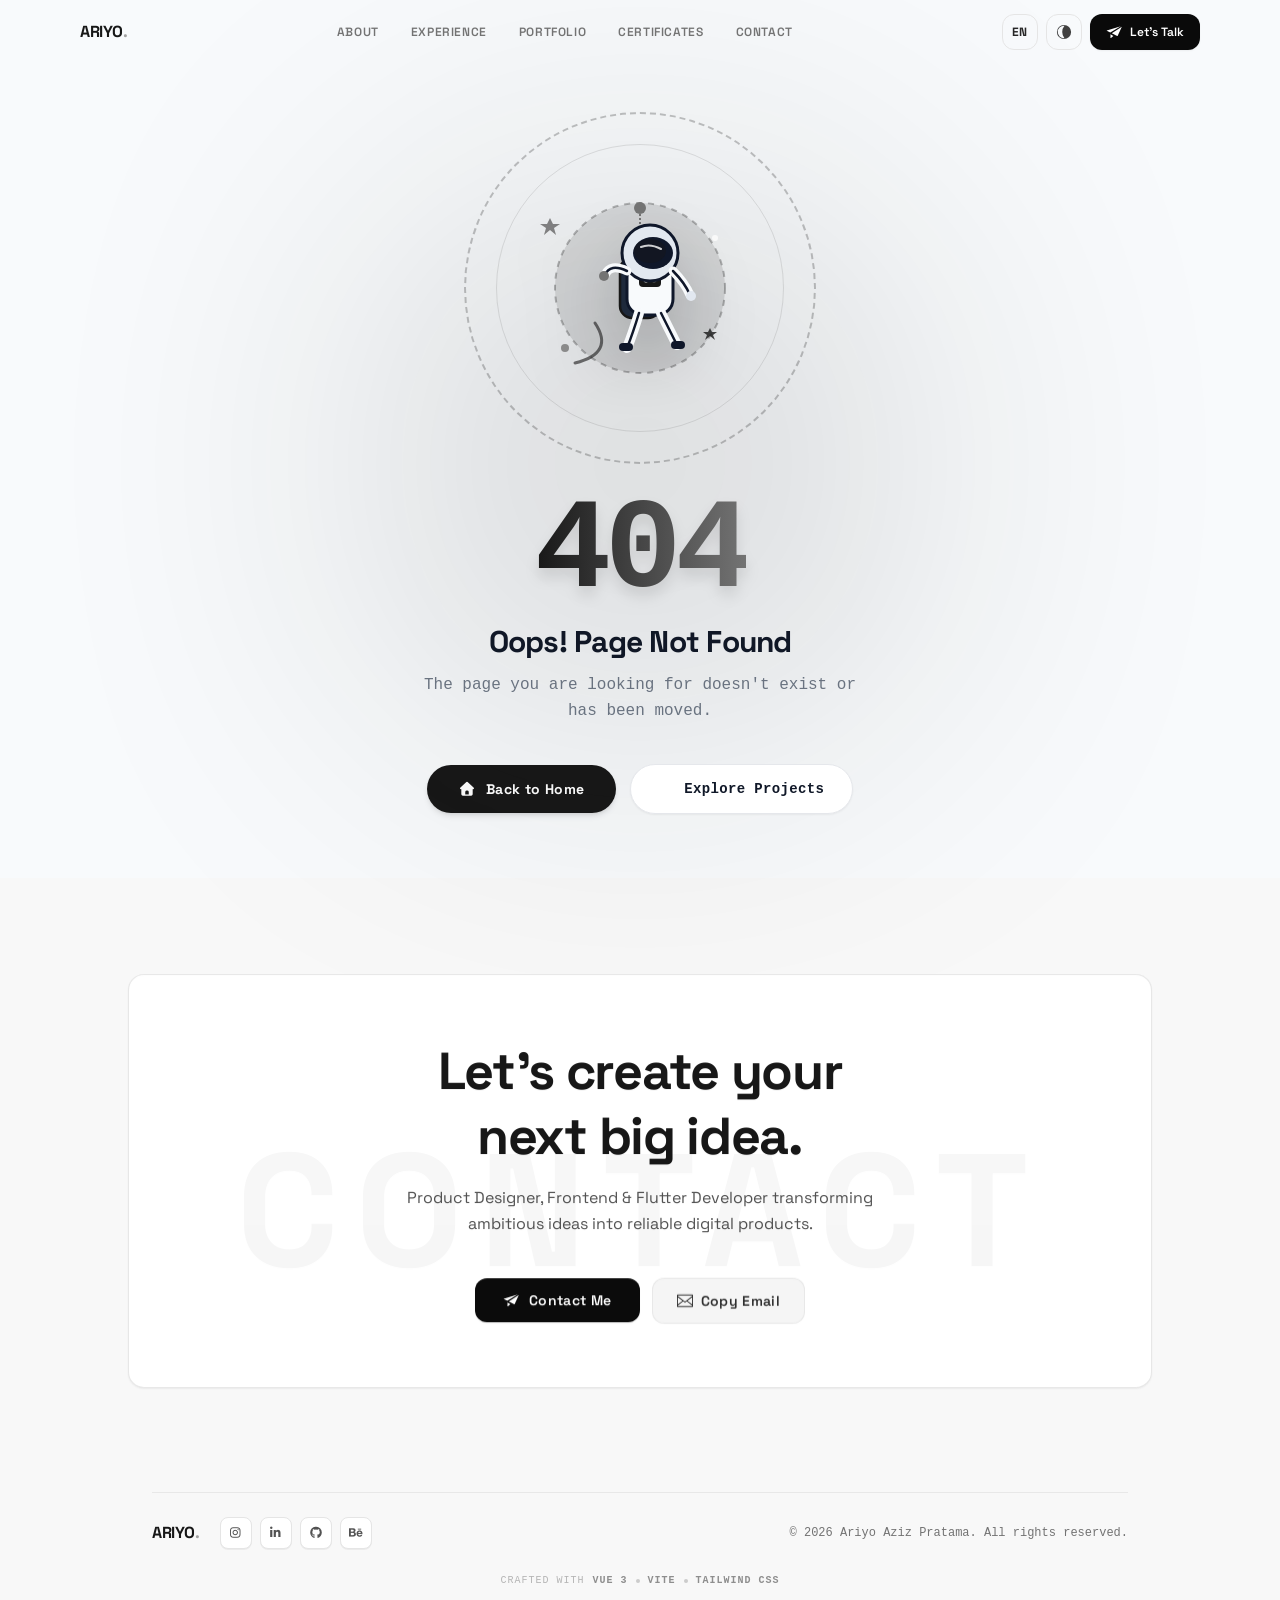
==== commit dc9eca8f: "deploy: ariyoaziz/my_web@2a999c99e5bd4b7c7c838b09b92a9fe3a69a3e03" ====
--- a/index.html
+++ b/index.html
@@ -78,7 +78,7 @@
   <link rel="preconnect" href="https://fonts.googleapis.com" />
   <link rel="preconnect" href="https://fonts.gstatic.com" crossorigin />
   <link rel="stylesheet" href="https://fonts.googleapis.com/css2?family=Inter:wght@400;600;700;800&display=swap" />
-  <script type="module" crossorigin src="/assets/index-ZiA4gC7y.js"></script>
+  <script type="module" crossorigin src="/assets/index-B_ojLVGr.js"></script>
   <link rel="modulepreload" crossorigin href="/assets/vue-vendor-B-y-Csbg.js">
   <link rel="modulepreload" crossorigin href="/assets/spectrum-icons-IBv6FnLa.js">
   <link rel="modulepreload" crossorigin href="/assets/gsap-vendor-CiEuWA-R.js">
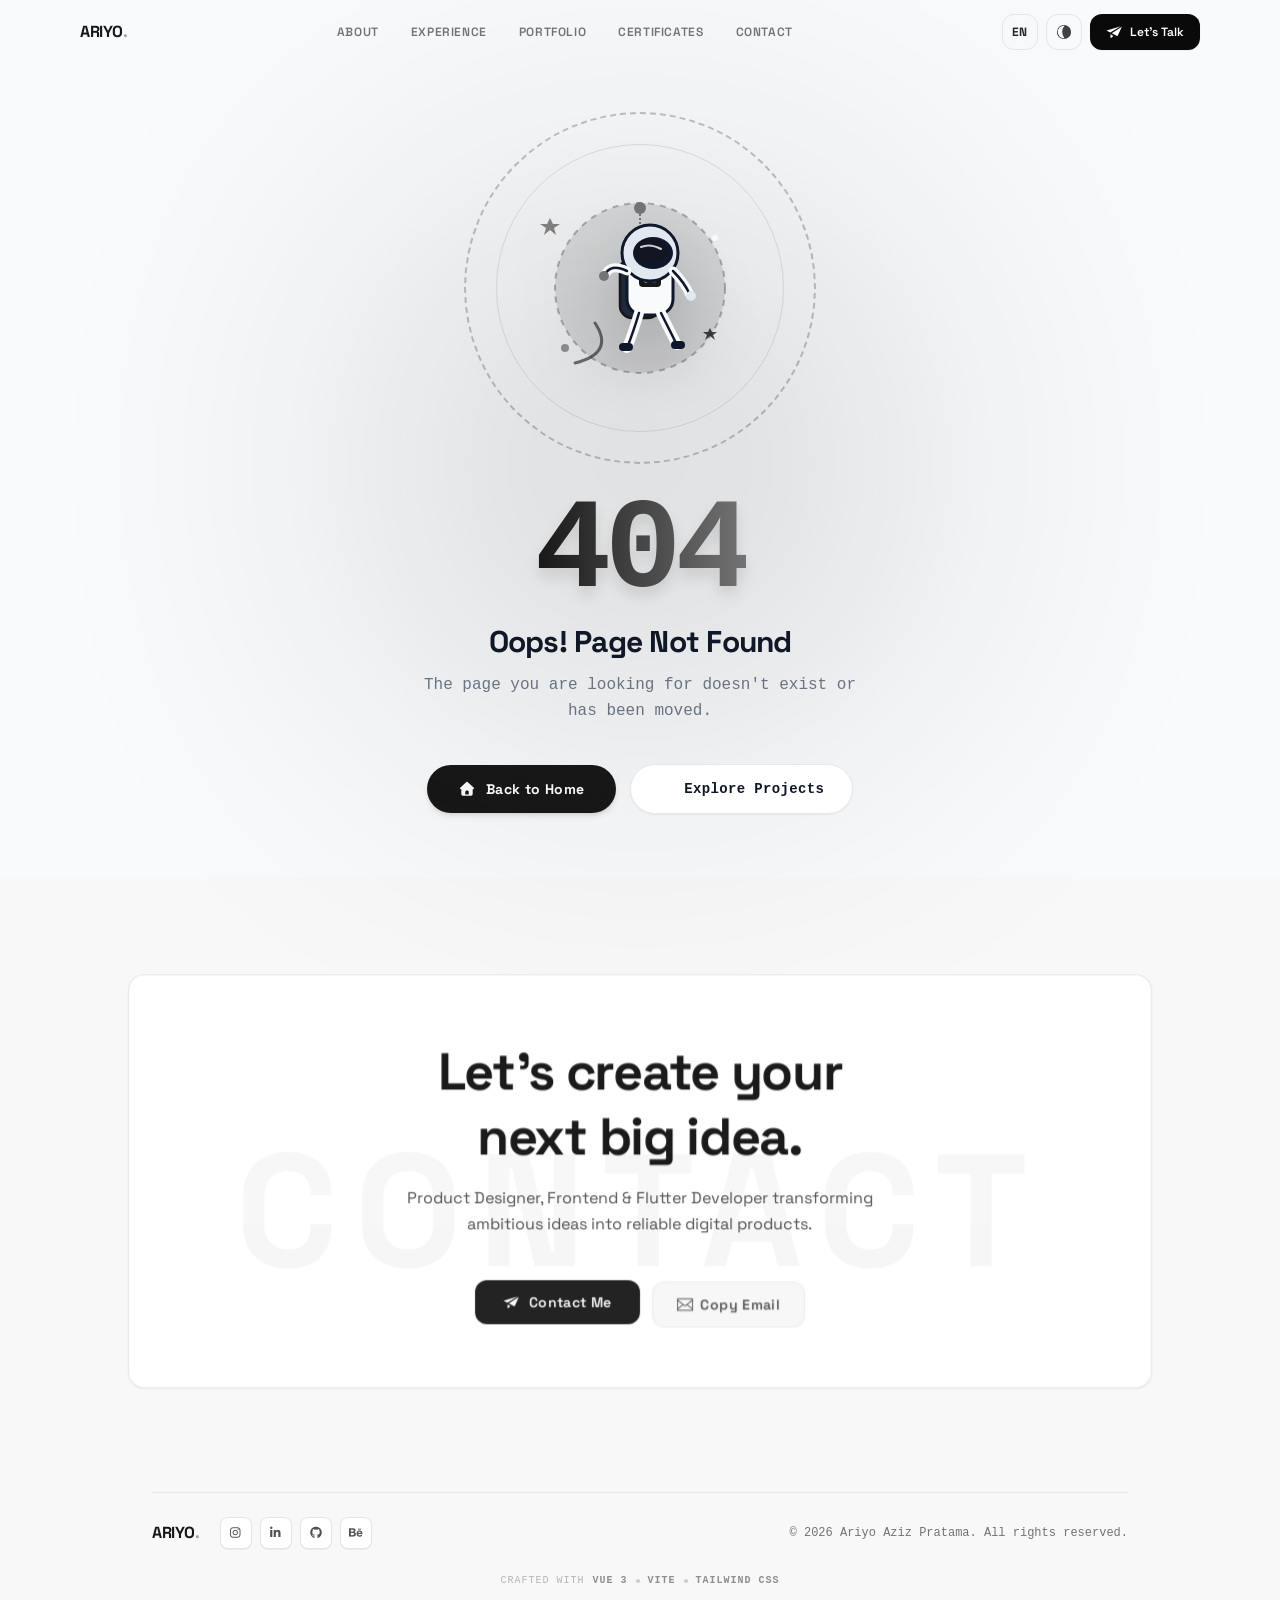
==== commit ce6430bb: "deploy: ariyoaziz/my_web@42bda788af61b877deff2f34553f8098c8f8efca" ====
--- a/index.html
+++ b/index.html
@@ -78,11 +78,11 @@
   <link rel="preconnect" href="https://fonts.googleapis.com" />
   <link rel="preconnect" href="https://fonts.gstatic.com" crossorigin />
   <link rel="stylesheet" href="https://fonts.googleapis.com/css2?family=Inter:wght@400;600;700;800&display=swap" />
-  <script type="module" crossorigin src="/assets/index-B_ojLVGr.js"></script>
+  <script type="module" crossorigin src="/assets/index-BpQXrEAe.js"></script>
   <link rel="modulepreload" crossorigin href="/assets/vue-vendor-B-y-Csbg.js">
   <link rel="modulepreload" crossorigin href="/assets/spectrum-icons-IBv6FnLa.js">
   <link rel="modulepreload" crossorigin href="/assets/gsap-vendor-CiEuWA-R.js">
-  <link rel="stylesheet" crossorigin href="/assets/index-Dsr7iK9e.css">
+  <link rel="stylesheet" crossorigin href="/assets/index--Cy5kJH5.css">
 </head>
 
 <body>
--- a/assets/index--Cy5kJH5.css
+++ b/assets/index--Cy5kJH5.css
@@ -0,0 +1,5 @@
+@import"https://fonts.googleapis.com/css2?family=Space+Grotesk:wght@300;400;500;600;700&display=swap";.spectrum-mono-bar[data-v-599a5147]{--mod-progressbar-fill-color: currentColor;--spectrum-progressbar-fill-color: currentColor;--mod-progressbar-track-color: rgba(128, 128, 128, .16);--spectrum-progressbar-track-color: rgba(128, 128, 128, .16)}[data-v-599a5147] sp-progress-bar{--mod-progressbar-fill-color: currentColor !important;--spectrum-progressbar-fill-color: currentColor !important;--mod-progressbar-track-color: rgba(128, 128, 128, .16) !important;--spectrum-progressbar-track-color: rgba(128, 128, 128, .16) !important}html{background-color:#f8f8f8;color:#171717;color-scheme:light}html.dark{background-color:#0a0a0a;color:#f5f5f5;color-scheme:dark}body{margin:0;font-family:Space Grotesk,system-ui,sans-serif;background-color:inherit;color:inherit}.theme-transitioning,.theme-transitioning *,.theme-transitioning *:before,.theme-transitioning *:after{transition-property:background-color,border-color,color,fill,stroke,box-shadow;transition-duration:.42s;transition-timing-function:cubic-bezier(.22,1,.36,1)}::view-transition-group(root),::view-transition-image-pair(root),::view-transition-old(root),::view-transition-new(root){animation:none;mix-blend-mode:normal}@media (prefers-reduced-motion: reduce){.theme-transitioning,.theme-transitioning *,.theme-transitioning *:before,.theme-transitioning *:after{transition-duration:1ms!important}}.page-transition-enter-active,.page-transition-leave-active{transition:opacity .35s ease,transform .35s cubic-bezier(.22,1,.36,1)}.page-transition-enter-from{opacity:0;transform:translateY(16px)}.page-transition-leave-to{opacity:0;transform:translateY(-16px)}@layer components;/*! tailwindcss v4.2.1 | MIT License | https://tailwindcss.com */@layer properties{@supports (((-webkit-hyphens:none)) and (not (margin-trim:inline))) or ((-moz-orient:inline) and (not (color:rgb(from red r g b)))){*,:before,:after,::backdrop{--tw-translate-x:0;--tw-translate-y:0;--tw-translate-z:0;--tw-scale-x:1;--tw-scale-y:1;--tw-scale-z:1;--tw-rotate-x:initial;--tw-rotate-y:initial;--tw-rotate-z:initial;--tw-skew-x:initial;--tw-skew-y:initial;--tw-space-y-reverse:0;--tw-divide-y-reverse:0;--tw-border-style:solid;--tw-gradient-position:initial;--tw-gradient-from:#0000;--tw-gradient-via:#0000;--tw-gradient-to:#0000;--tw-gradient-stops:initial;--tw-gradient-via-stops:initial;--tw-gradient-from-position:0%;--tw-gradient-via-position:50%;--tw-gradient-to-position:100%;--tw-leading:initial;--tw-font-weight:initial;--tw-tracking:initial;--tw-shadow:0 0 #0000;--tw-shadow-color:initial;--tw-shadow-alpha:100%;--tw-inset-shadow:0 0 #0000;--tw-inset-shadow-color:initial;--tw-inset-shadow-alpha:100%;--tw-ring-color:initial;--tw-ring-shadow:0 0 #0000;--tw-inset-ring-color:initial;--tw-inset-ring-shadow:0 0 #0000;--tw-ring-inset:initial;--tw-ring-offset-width:0px;--tw-ring-offset-color:#fff;--tw-ring-offset-shadow:0 0 #0000;--tw-outline-style:solid;--tw-blur:initial;--tw-brightness:initial;--tw-contrast:initial;--tw-grayscale:initial;--tw-hue-rotate:initial;--tw-invert:initial;--tw-opacity:initial;--tw-saturate:initial;--tw-sepia:initial;--tw-drop-shadow:initial;--tw-drop-shadow-color:initial;--tw-drop-shadow-alpha:100%;--tw-drop-shadow-size:initial;--tw-backdrop-blur:initial;--tw-backdrop-brightness:initial;--tw-backdrop-contrast:initial;--tw-backdrop-grayscale:initial;--tw-backdrop-hue-rotate:initial;--tw-backdrop-invert:initial;--tw-backdrop-opacity:initial;--tw-backdrop-saturate:initial;--tw-backdrop-sepia:initial;--tw-duration:initial;--tw-ease:initial}}}@layer theme{:root,:host{--font-sans:ui-sans-serif, system-ui, sans-serif, "Apple Color Emoji", "Segoe UI Emoji", "Segoe UI Symbol", "Noto Color Emoji";--font-mono:ui-monospace, SFMono-Regular, Menlo, Monaco, Consolas, "Liberation Mono", "Courier New", monospace;--color-amber-50:oklch(98.7% .022 95.277);--color-amber-300:oklch(87.9% .169 91.605);--color-amber-800:oklch(47.3% .137 46.201);--color-amber-950:oklch(27.9% .077 45.635);--color-green-500:oklch(72.3% .219 149.579);--color-blue-400:oklch(70.7% .165 254.624);--color-blue-500:oklch(62.3% .214 259.815);--color-slate-50:oklch(98.4% .003 247.858);--color-slate-300:oklch(86.9% .022 252.894);--color-slate-400:oklch(70.4% .04 256.788);--color-slate-500:oklch(55.4% .046 257.417);--color-slate-600:oklch(44.6% .043 257.281);--color-slate-900:oklch(20.8% .042 265.755);--color-gray-200:oklch(92.8% .006 264.531);--color-gray-300:oklch(87.2% .01 258.338);--color-gray-400:oklch(70.7% .022 261.325);--color-gray-600:oklch(44.6% .03 256.802);--color-gray-900:oklch(21% .034 264.665);--color-neutral-50:oklch(98.5% 0 0);--color-neutral-100:oklch(97% 0 0);--color-neutral-200:oklch(92.2% 0 0);--color-neutral-300:oklch(87% 0 0);--color-neutral-400:oklch(70.8% 0 0);--color-neutral-500:oklch(55.6% 0 0);--color-neutral-600:oklch(43.9% 0 0);--color-neutral-700:oklch(37.1% 0 0);--color-neutral-800:oklch(26.9% 0 0);--color-neutral-900:oklch(20.5% 0 0);--color-neutral-950:oklch(14.5% 0 0);--color-black:#000;--color-white:#fff;--spacing:.25rem;--container-xs:20rem;--container-sm:24rem;--container-md:28rem;--container-lg:32rem;--container-xl:36rem;--container-2xl:42rem;--container-3xl:48rem;--container-4xl:56rem;--container-5xl:64rem;--container-6xl:72rem;--text-xs:.75rem;--text-xs--line-height:calc(1 / .75);--text-sm:.875rem;--text-sm--line-height:calc(1.25 / .875);--text-base:1rem;--text-base--line-height: 1.5 ;--text-lg:1.125rem;--text-lg--line-height:calc(1.75 / 1.125);--text-xl:1.25rem;--text-xl--line-height:calc(1.75 / 1.25);--text-2xl:1.5rem;--text-2xl--line-height:calc(2 / 1.5);--text-3xl:1.875rem;--text-3xl--line-height: 1.2 ;--text-4xl:2.25rem;--text-4xl--line-height:calc(2.5 / 2.25);--text-5xl:3rem;--text-5xl--line-height:1;--text-6xl:3.75rem;--text-6xl--line-height:1;--text-7xl:4.5rem;--text-7xl--line-height:1;--text-9xl:8rem;--text-9xl--line-height:1;--font-weight-light:300;--font-weight-normal:400;--font-weight-medium:500;--font-weight-semibold:600;--font-weight-bold:700;--font-weight-extrabold:800;--font-weight-black:900;--tracking-tighter:-.05em;--tracking-tight:-.025em;--tracking-wide:.025em;--tracking-wider:.05em;--tracking-widest:.1em;--leading-tight:1.25;--leading-snug:1.375;--leading-relaxed:1.625;--radius-md:.375rem;--radius-lg:.5rem;--radius-xl:.75rem;--radius-2xl:1rem;--radius-3xl:1.5rem;--drop-shadow-xl:0 9px 7px #0000001a;--drop-shadow-2xl:0 25px 25px #00000026;--ease-in:cubic-bezier(.4, 0, 1, 1);--ease-out:cubic-bezier(0, 0, .2, 1);--ease-in-out:cubic-bezier(.4, 0, .2, 1);--animate-spin:spin 1s linear infinite;--animate-ping:ping 1s cubic-bezier(0, 0, .2, 1) infinite;--animate-pulse:pulse 2s cubic-bezier(.4, 0, .6, 1) infinite;--blur-xs:4px;--blur-sm:8px;--blur-md:12px;--blur-xl:24px;--blur-2xl:40px;--aspect-video:16 / 9;--default-transition-duration:.15s;--default-transition-timing-function:cubic-bezier(.4, 0, .2, 1);--default-font-family:var(--font-sans);--default-mono-font-family:var(--font-mono)}}@layer base{*,:after,:before,::backdrop{box-sizing:border-box;border:0 solid;margin:0;padding:0}::file-selector-button{box-sizing:border-box;border:0 solid;margin:0;padding:0}html,:host{-webkit-text-size-adjust:100%;tab-size:4;line-height:1.5;font-family:var(--default-font-family,ui-sans-serif, system-ui, sans-serif, "Apple Color Emoji", "Segoe UI Emoji", "Segoe UI Symbol", "Noto Color Emoji");font-feature-settings:var(--default-font-feature-settings,normal);font-variation-settings:var(--default-font-variation-settings,normal);-webkit-tap-highlight-color:transparent}hr{height:0;color:inherit;border-top-width:1px}abbr:where([title]){-webkit-text-decoration:underline dotted;text-decoration:underline dotted}h1,h2,h3,h4,h5,h6{font-size:inherit;font-weight:inherit}a{color:inherit;-webkit-text-decoration:inherit;text-decoration:inherit}b,strong{font-weight:bolder}code,kbd,samp,pre{font-family:var(--default-mono-font-family,ui-monospace, SFMono-Regular, Menlo, Monaco, Consolas, "Liberation Mono", "Courier New", monospace);font-feature-settings:var(--default-mono-font-feature-settings,normal);font-variation-settings:var(--default-mono-font-variation-settings,normal);font-size:1em}small{font-size:80%}sub,sup{vertical-align:baseline;font-size:75%;line-height:0;position:relative}sub{bottom:-.25em}sup{top:-.5em}table{text-indent:0;border-color:inherit;border-collapse:collapse}:-moz-focusring{outline:auto}progress{vertical-align:baseline}summary{display:list-item}ol,ul,menu{list-style:none}img,svg,video,canvas,audio,iframe,embed,object{vertical-align:middle;display:block}img,video{max-width:100%;height:auto}button,input,select,optgroup,textarea{font:inherit;font-feature-settings:inherit;font-variation-settings:inherit;letter-spacing:inherit;color:inherit;opacity:1;background-color:#0000;border-radius:0}::file-selector-button{font:inherit;font-feature-settings:inherit;font-variation-settings:inherit;letter-spacing:inherit;color:inherit;opacity:1;background-color:#0000;border-radius:0}:where(select:is([multiple],[size])) optgroup{font-weight:bolder}:where(select:is([multiple],[size])) optgroup option{padding-inline-start:20px}::file-selector-button{margin-inline-end:4px}::placeholder{opacity:1}@supports (not ((-webkit-appearance:-apple-pay-button))) or (contain-intrinsic-size:1px){::placeholder{color:currentColor}@supports (color:color-mix(in lab,red,red)){::placeholder{color:color-mix(in oklab,currentcolor 50%,transparent)}}}textarea{resize:vertical}::-webkit-search-decoration{-webkit-appearance:none}::-webkit-date-and-time-value{min-height:1lh;text-align:inherit}::-webkit-datetime-edit{display:inline-flex}::-webkit-datetime-edit-fields-wrapper{padding:0}::-webkit-datetime-edit{padding-block:0}::-webkit-datetime-edit-year-field{padding-block:0}::-webkit-datetime-edit-month-field{padding-block:0}::-webkit-datetime-edit-day-field{padding-block:0}::-webkit-datetime-edit-hour-field{padding-block:0}::-webkit-datetime-edit-minute-field{padding-block:0}::-webkit-datetime-edit-second-field{padding-block:0}::-webkit-datetime-edit-millisecond-field{padding-block:0}::-webkit-datetime-edit-meridiem-field{padding-block:0}::-webkit-calendar-picker-indicator{line-height:1}:-moz-ui-invalid{box-shadow:none}button,input:where([type=button],[type=reset],[type=submit]){appearance:button}::file-selector-button{appearance:button}::-webkit-inner-spin-button{height:auto}::-webkit-outer-spin-button{height:auto}[hidden]:where(:not([hidden=until-found])){display:none!important}}@layer utilities{.\@container{container-type:inline-size}.pointer-events-auto{pointer-events:auto}.pointer-events-none{pointer-events:none}.invisible{visibility:hidden}.visible{visibility:visible}.absolute{position:absolute}.fixed{position:fixed}.relative{position:relative}.static{position:static}.sticky{position:sticky}.inset-0{inset:calc(var(--spacing) * 0)}.inset-x-0{inset-inline:calc(var(--spacing) * 0)}.start{inset-inline-start:var(--spacing)}.end{inset-inline-end:var(--spacing)}.-top-6{top:calc(var(--spacing) * -6)}.-top-8{top:calc(var(--spacing) * -8)}.top-0{top:calc(var(--spacing) * 0)}.top-1\.5{top:calc(var(--spacing) * 1.5)}.top-1\/2{top:50%}.top-3{top:calc(var(--spacing) * 3)}.top-3\.5{top:calc(var(--spacing) * 3.5)}.top-4{top:calc(var(--spacing) * 4)}.top-28{top:calc(var(--spacing) * 28)}.top-\[46\%\]{top:46%}.right-0{right:calc(var(--spacing) * 0)}.right-2{right:calc(var(--spacing) * 2)}.-bottom-1{bottom:calc(var(--spacing) * -1)}.bottom-0{bottom:calc(var(--spacing) * 0)}.bottom-6{bottom:calc(var(--spacing) * 6)}.bottom-full{bottom:100%}.-left-\[2px\]{left:-2px}.-left-\[9px\]{left:-9px}.left-0{left:calc(var(--spacing) * 0)}.left-1\/2{left:50%}.left-2{left:calc(var(--spacing) * 2)}.left-3{left:calc(var(--spacing) * 3)}.isolate{isolation:isolate}.z-0{z-index:0}.z-10{z-index:10}.z-20{z-index:20}.z-30{z-index:30}.z-40{z-index:40}.z-50{z-index:50}.z-9999{z-index:9999}.z-\[999999\]{z-index:999999}.container{width:100%}@media (min-width:40rem){.container{max-width:40rem}}@media (min-width:48rem){.container{max-width:48rem}}@media (min-width:64rem){.container{max-width:64rem}}@media (min-width:80rem){.container{max-width:80rem}}@media (min-width:96rem){.container{max-width:96rem}}.-mx-4{margin-inline:calc(var(--spacing) * -4)}.mx-auto{margin-inline:auto}.my-3{margin-block:calc(var(--spacing) * 3)}.my-4{margin-block:calc(var(--spacing) * 4)}.my-6{margin-block:calc(var(--spacing) * 6)}.my-8{margin-block:calc(var(--spacing) * 8)}.-mt-3{margin-top:calc(var(--spacing) * -3)}.-mt-8{margin-top:calc(var(--spacing) * -8)}.mt-0\.5{margin-top:calc(var(--spacing) * .5)}.mt-1{margin-top:calc(var(--spacing) * 1)}.mt-1\.5{margin-top:calc(var(--spacing) * 1.5)}.mt-2{margin-top:calc(var(--spacing) * 2)}.mt-2\.5{margin-top:calc(var(--spacing) * 2.5)}.mt-3{margin-top:calc(var(--spacing) * 3)}.mt-4{margin-top:calc(var(--spacing) * 4)}.mt-5{margin-top:calc(var(--spacing) * 5)}.mt-6{margin-top:calc(var(--spacing) * 6)}.mt-8{margin-top:calc(var(--spacing) * 8)}.mt-9{margin-top:calc(var(--spacing) * 9)}.mt-10{margin-top:calc(var(--spacing) * 10)}.mt-12{margin-top:calc(var(--spacing) * 12)}.mt-14{margin-top:calc(var(--spacing) * 14)}.mt-16{margin-top:calc(var(--spacing) * 16)}.mt-auto{margin-top:auto}.mr-3{margin-right:calc(var(--spacing) * 3)}.mb-2{margin-bottom:calc(var(--spacing) * 2)}.mb-3{margin-bottom:calc(var(--spacing) * 3)}.mb-4{margin-bottom:calc(var(--spacing) * 4)}.mb-5{margin-bottom:calc(var(--spacing) * 5)}.mb-6{margin-bottom:calc(var(--spacing) * 6)}.mb-8{margin-bottom:calc(var(--spacing) * 8)}.mb-10{margin-bottom:calc(var(--spacing) * 10)}.mb-12{margin-bottom:calc(var(--spacing) * 12)}.mb-14{margin-bottom:calc(var(--spacing) * 14)}.ml-2{margin-left:calc(var(--spacing) * 2)}.ml-3{margin-left:calc(var(--spacing) * 3)}.line-clamp-1{-webkit-line-clamp:1;-webkit-box-orient:vertical;display:-webkit-box;overflow:hidden}.line-clamp-2{-webkit-line-clamp:2;-webkit-box-orient:vertical;display:-webkit-box;overflow:hidden}.block{display:block}.flex{display:flex}.grid{display:grid}.hidden{display:none}.inline{display:inline}.inline-block{display:inline-block}.inline-flex{display:inline-flex}.table{display:table}.aspect-\[1\.414\/1\]{aspect-ratio:1.414}.aspect-video{aspect-ratio:var(--aspect-video)}.h-1{height:calc(var(--spacing) * 1)}.h-1\.5{height:calc(var(--spacing) * 1.5)}.h-2{height:calc(var(--spacing) * 2)}.h-3{height:calc(var(--spacing) * 3)}.h-3\.5{height:calc(var(--spacing) * 3.5)}.h-4{height:calc(var(--spacing) * 4)}.h-5{height:calc(var(--spacing) * 5)}.h-6{height:calc(var(--spacing) * 6)}.h-7{height:calc(var(--spacing) * 7)}.h-8{height:calc(var(--spacing) * 8)}.h-9{height:calc(var(--spacing) * 9)}.h-10{height:calc(var(--spacing) * 10)}.h-11{height:calc(var(--spacing) * 11)}.h-14{height:calc(var(--spacing) * 14)}.h-16{height:calc(var(--spacing) * 16)}.h-48{height:calc(var(--spacing) * 48)}.h-60{height:calc(var(--spacing) * 60)}.h-72{height:calc(var(--spacing) * 72)}.h-120{height:calc(var(--spacing) * 120)}.h-\[2\.5px\]{height:2.5px}.h-\[2px\]{height:2px}.h-\[65vh\]{height:65vh}.h-\[88vh\]{height:88vh}.h-\[100svh\]{height:100svh}.h-\[320px\]{height:320px}.h-\[calc\(100dvh-1rem\)\]{height:calc(100dvh - 1rem)}.h-auto{height:auto}.h-full{height:100%}.max-h-\[78vh\]{max-height:78vh}.max-h-\[460px\]{max-height:460px}.max-h-\[520px\]{max-height:520px}.max-h-\[540px\]{max-height:540px}.max-h-\[660px\]{max-height:660px}.max-h-\[1350px\]{max-height:1350px}.max-h-\[calc\(100vh-8\.5rem\)\]{max-height:calc(100vh - 8.5rem)}.min-h-0{min-height:calc(var(--spacing) * 0)}.min-h-\[72px\]{min-height:72px}.min-h-\[80px\]{min-height:80px}.min-h-\[140px\]{min-height:140px}.min-h-\[640px\]{min-height:640px}.min-h-screen{min-height:100vh}.w-1{width:calc(var(--spacing) * 1)}.w-1\.5{width:calc(var(--spacing) * 1.5)}.w-2{width:calc(var(--spacing) * 2)}.w-3{width:calc(var(--spacing) * 3)}.w-3\.5{width:calc(var(--spacing) * 3.5)}.w-4{width:calc(var(--spacing) * 4)}.w-5{width:calc(var(--spacing) * 5)}.w-6{width:calc(var(--spacing) * 6)}.w-7{width:calc(var(--spacing) * 7)}.w-8{width:calc(var(--spacing) * 8)}.w-9{width:calc(var(--spacing) * 9)}.w-10{width:calc(var(--spacing) * 10)}.w-14{width:calc(var(--spacing) * 14)}.w-16{width:calc(var(--spacing) * 16)}.w-48{width:calc(var(--spacing) * 48)}.w-60{width:calc(var(--spacing) * 60)}.w-72{width:calc(var(--spacing) * 72)}.w-80{width:calc(var(--spacing) * 80)}.w-120{width:calc(var(--spacing) * 120)}.w-\[2px\]{width:2px}.w-\[70vw\]{width:70vw}.w-\[320px\]{width:320px}.w-fit{width:fit-content}.w-full{width:100%}.w-max{width:max-content}.w-px{width:1px}.max-w-2xl{max-width:var(--container-2xl)}.max-w-3xl{max-width:var(--container-3xl)}.max-w-4xl{max-width:var(--container-4xl)}.max-w-5xl{max-width:var(--container-5xl)}.max-w-6xl{max-width:var(--container-6xl)}.max-w-\[85vw\]{max-width:85vw}.max-w-\[90rem\]{max-width:90rem}.max-w-full{max-width:100%}.max-w-lg{max-width:var(--container-lg)}.max-w-md{max-width:var(--container-md)}.max-w-none{max-width:none}.max-w-sm{max-width:var(--container-sm)}.max-w-xl{max-width:var(--container-xl)}.max-w-xs{max-width:var(--container-xs)}.min-w-0{min-width:calc(var(--spacing) * 0)}.min-w-max{min-width:max-content}.flex-1{flex:1}.flex-shrink{flex-shrink:1}.flex-shrink-0,.shrink-0{flex-shrink:0}.flex-grow,.grow{flex-grow:1}.border-collapse{border-collapse:collapse}.origin-top{transform-origin:top}.-translate-x-1\/2{--tw-translate-x: -50% ;translate:var(--tw-translate-x) var(--tw-translate-y)}.-translate-y-1{--tw-translate-y:calc(var(--spacing) * -1);translate:var(--tw-translate-x) var(--tw-translate-y)}.-translate-y-1\/2{--tw-translate-y: -50% ;translate:var(--tw-translate-x) var(--tw-translate-y)}.translate-y-0{--tw-translate-y:calc(var(--spacing) * 0);translate:var(--tw-translate-x) var(--tw-translate-y)}.translate-y-4{--tw-translate-y:calc(var(--spacing) * 4);translate:var(--tw-translate-x) var(--tw-translate-y)}.translate-z-\[12px\]{--tw-translate-z:12px;translate:var(--tw-translate-x) var(--tw-translate-y) var(--tw-translate-z)}.scale-95{--tw-scale-x:95%;--tw-scale-y:95%;--tw-scale-z:95%;scale:var(--tw-scale-x) var(--tw-scale-y)}.scale-100{--tw-scale-x:100%;--tw-scale-y:100%;--tw-scale-z:100%;scale:var(--tw-scale-x) var(--tw-scale-y)}.scale-y-0{--tw-scale-y:0%;scale:var(--tw-scale-x) var(--tw-scale-y)}.-rotate-90{rotate:-90deg}.rotate-45{rotate:45deg}.rotate-180{rotate:180deg}.transform{transform:var(--tw-rotate-x,) var(--tw-rotate-y,) var(--tw-rotate-z,) var(--tw-skew-x,) var(--tw-skew-y,)}.transform-gpu{transform:translateZ(0) var(--tw-rotate-x,) var(--tw-rotate-y,) var(--tw-rotate-z,) var(--tw-skew-x,) var(--tw-skew-y,)}.animate-ping{animation:var(--animate-ping)}.animate-pulse{animation:var(--animate-pulse)}.animate-spin{animation:var(--animate-spin)}.cursor-not-allowed{cursor:not-allowed}.cursor-pointer{cursor:pointer}.cursor-zoom-in{cursor:zoom-in}.resize{resize:both}.scroll-mt-28{scroll-margin-top:calc(var(--spacing) * 28)}.columns-1{columns:1}.break-inside-avoid{break-inside:avoid}.grid-cols-1{grid-template-columns:repeat(1,minmax(0,1fr))}.grid-cols-2{grid-template-columns:repeat(2,minmax(0,1fr))}.grid-rows-\[0fr\]{grid-template-rows:0fr}.grid-rows-\[1fr\]{grid-template-rows:1fr}.flex-col{flex-direction:column}.flex-wrap{flex-wrap:wrap}.items-baseline{align-items:baseline}.items-center{align-items:center}.items-end{align-items:flex-end}.items-start{align-items:flex-start}.justify-between{justify-content:space-between}.justify-center{justify-content:center}.justify-end{justify-content:flex-end}.justify-start{justify-content:flex-start}.gap-0\.5{gap:calc(var(--spacing) * .5)}.gap-1{gap:calc(var(--spacing) * 1)}.gap-1\.5{gap:calc(var(--spacing) * 1.5)}.gap-2{gap:calc(var(--spacing) * 2)}.gap-2\.5{gap:calc(var(--spacing) * 2.5)}.gap-3{gap:calc(var(--spacing) * 3)}.gap-3\.5{gap:calc(var(--spacing) * 3.5)}.gap-4{gap:calc(var(--spacing) * 4)}.gap-5{gap:calc(var(--spacing) * 5)}.gap-6{gap:calc(var(--spacing) * 6)}.gap-8{gap:calc(var(--spacing) * 8)}:where(.space-y-1>:not(:last-child)){--tw-space-y-reverse:0;margin-block-start:calc(calc(var(--spacing) * 1) * var(--tw-space-y-reverse));margin-block-end:calc(calc(var(--spacing) * 1) * calc(1 - var(--tw-space-y-reverse)))}:where(.space-y-2>:not(:last-child)){--tw-space-y-reverse:0;margin-block-start:calc(calc(var(--spacing) * 2) * var(--tw-space-y-reverse));margin-block-end:calc(calc(var(--spacing) * 2) * calc(1 - var(--tw-space-y-reverse)))}:where(.space-y-2\.5>:not(:last-child)){--tw-space-y-reverse:0;margin-block-start:calc(calc(var(--spacing) * 2.5) * var(--tw-space-y-reverse));margin-block-end:calc(calc(var(--spacing) * 2.5) * calc(1 - var(--tw-space-y-reverse)))}:where(.space-y-3>:not(:last-child)){--tw-space-y-reverse:0;margin-block-start:calc(calc(var(--spacing) * 3) * var(--tw-space-y-reverse));margin-block-end:calc(calc(var(--spacing) * 3) * calc(1 - var(--tw-space-y-reverse)))}:where(.space-y-4>:not(:last-child)){--tw-space-y-reverse:0;margin-block-start:calc(calc(var(--spacing) * 4) * var(--tw-space-y-reverse));margin-block-end:calc(calc(var(--spacing) * 4) * calc(1 - var(--tw-space-y-reverse)))}:where(.space-y-6>:not(:last-child)){--tw-space-y-reverse:0;margin-block-start:calc(calc(var(--spacing) * 6) * var(--tw-space-y-reverse));margin-block-end:calc(calc(var(--spacing) * 6) * calc(1 - var(--tw-space-y-reverse)))}:where(.space-y-8>:not(:last-child)){--tw-space-y-reverse:0;margin-block-start:calc(calc(var(--spacing) * 8) * var(--tw-space-y-reverse));margin-block-end:calc(calc(var(--spacing) * 8) * calc(1 - var(--tw-space-y-reverse)))}:where(.divide-y>:not(:last-child)){--tw-divide-y-reverse:0;border-bottom-style:var(--tw-border-style);border-top-style:var(--tw-border-style);border-top-width:calc(1px * var(--tw-divide-y-reverse));border-bottom-width:calc(1px * calc(1 - var(--tw-divide-y-reverse)))}:where(.divide-neutral-200>:not(:last-child)){border-color:var(--color-neutral-200)}:where(.divide-neutral-800>:not(:last-child)){border-color:var(--color-neutral-800)}.self-start{align-self:flex-start}.truncate{text-overflow:ellipsis;white-space:nowrap;overflow:hidden}.overflow-hidden{overflow:hidden}.overflow-x-auto{overflow-x:auto}.overflow-x-hidden{overflow-x:hidden}.overflow-y-auto{overflow-y:auto}.overscroll-contain{overscroll-behavior:contain}.rounded{border-radius:.25rem}.rounded-2xl{border-radius:var(--radius-2xl)}.rounded-full{border-radius:3.40282e38px}.rounded-lg{border-radius:var(--radius-lg)}.rounded-md{border-radius:var(--radius-md)}.rounded-none{border-radius:0}.rounded-xl{border-radius:var(--radius-xl)}.rounded-t-3xl{border-top-left-radius:var(--radius-3xl);border-top-right-radius:var(--radius-3xl)}.rounded-t-full{border-top-left-radius:3.40282e38px;border-top-right-radius:3.40282e38px}.border{border-style:var(--tw-border-style);border-width:1px}.border-0{border-style:var(--tw-border-style);border-width:0}.border-2{border-style:var(--tw-border-style);border-width:2px}.border-t{border-top-style:var(--tw-border-style);border-top-width:1px}.border-r{border-right-style:var(--tw-border-style);border-right-width:1px}.border-b{border-bottom-style:var(--tw-border-style);border-bottom-width:1px}.border-l-2{border-left-style:var(--tw-border-style);border-left-width:2px}.border-dashed{--tw-border-style:dashed;border-style:dashed}.border-amber-300{border-color:var(--color-amber-300)}.border-amber-800\/80{border-color:#953d00cc}@supports (color:color-mix(in lab,red,red)){.border-amber-800\/80{border-color:color-mix(in oklab,var(--color-amber-800) 80%,transparent)}}.border-gray-200{border-color:var(--color-gray-200)}.border-neutral-100{border-color:var(--color-neutral-100)}.border-neutral-200{border-color:var(--color-neutral-200)}.border-neutral-200\/60{border-color:#e5e5e599}@supports (color:color-mix(in lab,red,red)){.border-neutral-200\/60{border-color:color-mix(in oklab,var(--color-neutral-200) 60%,transparent)}}.border-neutral-200\/70{border-color:#e5e5e5b3}@supports (color:color-mix(in lab,red,red)){.border-neutral-200\/70{border-color:color-mix(in oklab,var(--color-neutral-200) 70%,transparent)}}.border-neutral-200\/80{border-color:#e5e5e5cc}@supports (color:color-mix(in lab,red,red)){.border-neutral-200\/80{border-color:color-mix(in oklab,var(--color-neutral-200) 80%,transparent)}}.border-neutral-200\/90{border-color:#e5e5e5e6}@supports (color:color-mix(in lab,red,red)){.border-neutral-200\/90{border-color:color-mix(in oklab,var(--color-neutral-200) 90%,transparent)}}.border-neutral-300{border-color:var(--color-neutral-300)}.border-neutral-300\/80{border-color:#d4d4d4cc}@supports (color:color-mix(in lab,red,red)){.border-neutral-300\/80{border-color:color-mix(in oklab,var(--color-neutral-300) 80%,transparent)}}.border-neutral-400{border-color:var(--color-neutral-400)}.border-neutral-500{border-color:var(--color-neutral-500)}.border-neutral-600{border-color:var(--color-neutral-600)}.border-neutral-700{border-color:var(--color-neutral-700)}.border-neutral-700\/50{border-color:#40404080}@supports (color:color-mix(in lab,red,red)){.border-neutral-700\/50{border-color:color-mix(in oklab,var(--color-neutral-700) 50%,transparent)}}.border-neutral-700\/60{border-color:#40404099}@supports (color:color-mix(in lab,red,red)){.border-neutral-700\/60{border-color:color-mix(in oklab,var(--color-neutral-700) 60%,transparent)}}.border-neutral-700\/80{border-color:#404040cc}@supports (color:color-mix(in lab,red,red)){.border-neutral-700\/80{border-color:color-mix(in oklab,var(--color-neutral-700) 80%,transparent)}}.border-neutral-800{border-color:var(--color-neutral-800)}.border-neutral-800\/50{border-color:#26262680}@supports (color:color-mix(in lab,red,red)){.border-neutral-800\/50{border-color:color-mix(in oklab,var(--color-neutral-800) 50%,transparent)}}.border-neutral-800\/80{border-color:#262626cc}@supports (color:color-mix(in lab,red,red)){.border-neutral-800\/80{border-color:color-mix(in oklab,var(--color-neutral-800) 80%,transparent)}}.border-neutral-800\/90{border-color:#262626e6}@supports (color:color-mix(in lab,red,red)){.border-neutral-800\/90{border-color:color-mix(in oklab,var(--color-neutral-800) 90%,transparent)}}.border-neutral-900{border-color:var(--color-neutral-900)}.border-neutral-950{border-color:var(--color-neutral-950)}.border-transparent{border-color:#0000}.border-white{border-color:var(--color-white)}.border-white\/10{border-color:#ffffff1a}@supports (color:color-mix(in lab,red,red)){.border-white\/10{border-color:color-mix(in oklab,var(--color-white) 10%,transparent)}}.border-white\/20{border-color:#fff3}@supports (color:color-mix(in lab,red,red)){.border-white\/20{border-color:color-mix(in oklab,var(--color-white) 20%,transparent)}}.border-white\/\[0\.06\]{border-color:#ffffff0f}@supports (color:color-mix(in lab,red,red)){.border-white\/\[0\.06\]{border-color:color-mix(in oklab,var(--color-white) 6%,transparent)}}.border-t-white{border-top-color:var(--color-white)}.bg-\[\#0ACF83\]{background-color:#0acf83}.bg-\[\#0ACF83\]\/10{background-color:#0acf831a}.bg-\[\#0a0a0a\]{background-color:#0a0a0a}.bg-\[\#090d16\]{background-color:#090d16}.bg-\[\#111111\]\/80{background-color:#111c}.bg-\[\#141414\]{background-color:#141414}.bg-\[\#141414\]\/90{background-color:#141414e6}.bg-\[\#141414\]\/95{background-color:#141414f2}.bg-\[\#f8f8f8\]{background-color:#f8f8f8}.bg-\[\#fafafa\]{background-color:#fafafa}.bg-amber-50{background-color:var(--color-amber-50)}.bg-amber-950\/40{background-color:#46190166}@supports (color:color-mix(in lab,red,red)){.bg-amber-950\/40{background-color:color-mix(in oklab,var(--color-amber-950) 40%,transparent)}}.bg-black{background-color:var(--color-black)}.bg-black\/20{background-color:#0003}@supports (color:color-mix(in lab,red,red)){.bg-black\/20{background-color:color-mix(in oklab,var(--color-black) 20%,transparent)}}.bg-black\/30{background-color:#0000004d}@supports (color:color-mix(in lab,red,red)){.bg-black\/30{background-color:color-mix(in oklab,var(--color-black) 30%,transparent)}}.bg-black\/40{background-color:#0006}@supports (color:color-mix(in lab,red,red)){.bg-black\/40{background-color:color-mix(in oklab,var(--color-black) 40%,transparent)}}.bg-black\/60{background-color:#0009}@supports (color:color-mix(in lab,red,red)){.bg-black\/60{background-color:color-mix(in oklab,var(--color-black) 60%,transparent)}}.bg-black\/70{background-color:#000000b3}@supports (color:color-mix(in lab,red,red)){.bg-black\/70{background-color:color-mix(in oklab,var(--color-black) 70%,transparent)}}.bg-black\/80{background-color:#000c}@supports (color:color-mix(in lab,red,red)){.bg-black\/80{background-color:color-mix(in oklab,var(--color-black) 80%,transparent)}}.bg-black\/95{background-color:#000000f2}@supports (color:color-mix(in lab,red,red)){.bg-black\/95{background-color:color-mix(in oklab,var(--color-black) 95%,transparent)}}.bg-blue-500\/10{background-color:#3080ff1a}@supports (color:color-mix(in lab,red,red)){.bg-blue-500\/10{background-color:color-mix(in oklab,var(--color-blue-500) 10%,transparent)}}.bg-green-500{background-color:var(--color-green-500)}.bg-neutral-50{background-color:var(--color-neutral-50)}.bg-neutral-50\/50{background-color:#fafafa80}@supports (color:color-mix(in lab,red,red)){.bg-neutral-50\/50{background-color:color-mix(in oklab,var(--color-neutral-50) 50%,transparent)}}.bg-neutral-50\/90{background-color:#fafafae6}@supports (color:color-mix(in lab,red,red)){.bg-neutral-50\/90{background-color:color-mix(in oklab,var(--color-neutral-50) 90%,transparent)}}.bg-neutral-100{background-color:var(--color-neutral-100)}.bg-neutral-200{background-color:var(--color-neutral-200)}.bg-neutral-300\/30{background-color:#d4d4d44d}@supports (color:color-mix(in lab,red,red)){.bg-neutral-300\/30{background-color:color-mix(in oklab,var(--color-neutral-300) 30%,transparent)}}.bg-neutral-400{background-color:var(--color-neutral-400)}.bg-neutral-800{background-color:var(--color-neutral-800)}.bg-neutral-800\/20{background-color:#26262633}@supports (color:color-mix(in lab,red,red)){.bg-neutral-800\/20{background-color:color-mix(in oklab,var(--color-neutral-800) 20%,transparent)}}.bg-neutral-800\/40{background-color:#26262666}@supports (color:color-mix(in lab,red,red)){.bg-neutral-800\/40{background-color:color-mix(in oklab,var(--color-neutral-800) 40%,transparent)}}.bg-neutral-800\/50{background-color:#26262680}@supports (color:color-mix(in lab,red,red)){.bg-neutral-800\/50{background-color:color-mix(in oklab,var(--color-neutral-800) 50%,transparent)}}.bg-neutral-800\/60{background-color:#26262699}@supports (color:color-mix(in lab,red,red)){.bg-neutral-800\/60{background-color:color-mix(in oklab,var(--color-neutral-800) 60%,transparent)}}.bg-neutral-800\/80{background-color:#262626cc}@supports (color:color-mix(in lab,red,red)){.bg-neutral-800\/80{background-color:color-mix(in oklab,var(--color-neutral-800) 80%,transparent)}}.bg-neutral-900{background-color:var(--color-neutral-900)}.bg-neutral-900\/10{background-color:#1717171a}@supports (color:color-mix(in lab,red,red)){.bg-neutral-900\/10{background-color:color-mix(in oklab,var(--color-neutral-900) 10%,transparent)}}.bg-neutral-900\/20{background-color:#17171733}@supports (color:color-mix(in lab,red,red)){.bg-neutral-900\/20{background-color:color-mix(in oklab,var(--color-neutral-900) 20%,transparent)}}.bg-neutral-900\/30{background-color:#1717174d}@supports (color:color-mix(in lab,red,red)){.bg-neutral-900\/30{background-color:color-mix(in oklab,var(--color-neutral-900) 30%,transparent)}}.bg-neutral-900\/40{background-color:#17171766}@supports (color:color-mix(in lab,red,red)){.bg-neutral-900\/40{background-color:color-mix(in oklab,var(--color-neutral-900) 40%,transparent)}}.bg-neutral-900\/50{background-color:#17171780}@supports (color:color-mix(in lab,red,red)){.bg-neutral-900\/50{background-color:color-mix(in oklab,var(--color-neutral-900) 50%,transparent)}}.bg-neutral-900\/60{background-color:#17171799}@supports (color:color-mix(in lab,red,red)){.bg-neutral-900\/60{background-color:color-mix(in oklab,var(--color-neutral-900) 60%,transparent)}}.bg-neutral-900\/80{background-color:#171717cc}@supports (color:color-mix(in lab,red,red)){.bg-neutral-900\/80{background-color:color-mix(in oklab,var(--color-neutral-900) 80%,transparent)}}.bg-neutral-900\/90{background-color:#171717e6}@supports (color:color-mix(in lab,red,red)){.bg-neutral-900\/90{background-color:color-mix(in oklab,var(--color-neutral-900) 90%,transparent)}}.bg-neutral-950{background-color:var(--color-neutral-950)}.bg-neutral-950\/90{background-color:#0a0a0ae6}@supports (color:color-mix(in lab,red,red)){.bg-neutral-950\/90{background-color:color-mix(in oklab,var(--color-neutral-950) 90%,transparent)}}.bg-slate-50{background-color:var(--color-slate-50)}.bg-transparent{background-color:#0000}.bg-white{background-color:var(--color-white)}.bg-white\/5{background-color:#ffffff0d}@supports (color:color-mix(in lab,red,red)){.bg-white\/5{background-color:color-mix(in oklab,var(--color-white) 5%,transparent)}}.bg-white\/80{background-color:#fffc}@supports (color:color-mix(in lab,red,red)){.bg-white\/80{background-color:color-mix(in oklab,var(--color-white) 80%,transparent)}}.bg-white\/90{background-color:#ffffffe6}@supports (color:color-mix(in lab,red,red)){.bg-white\/90{background-color:color-mix(in oklab,var(--color-white) 90%,transparent)}}.bg-white\/95{background-color:#fffffff2}@supports (color:color-mix(in lab,red,red)){.bg-white\/95{background-color:color-mix(in oklab,var(--color-white) 95%,transparent)}}.bg-linear-to-r{--tw-gradient-position:to right}@supports (background-image:linear-gradient(in lab,red,red)){.bg-linear-to-r{--tw-gradient-position:to right in oklab}}.bg-linear-to-r{background-image:linear-gradient(var(--tw-gradient-stops))}.bg-gradient-to-l{--tw-gradient-position:to left in oklab;background-image:linear-gradient(var(--tw-gradient-stops))}.bg-gradient-to-r{--tw-gradient-position:to right in oklab;background-image:linear-gradient(var(--tw-gradient-stops))}.bg-gradient-to-t{--tw-gradient-position:to top in oklab;background-image:linear-gradient(var(--tw-gradient-stops))}.from-\[\#0a0a0a\]{--tw-gradient-from:#0a0a0a;--tw-gradient-stops:var(--tw-gradient-via-stops,var(--tw-gradient-position), var(--tw-gradient-from) var(--tw-gradient-from-position), var(--tw-gradient-to) var(--tw-gradient-to-position))}.from-\[\#f8f8f8\]{--tw-gradient-from:#f8f8f8;--tw-gradient-stops:var(--tw-gradient-via-stops,var(--tw-gradient-position), var(--tw-gradient-from) var(--tw-gradient-from-position), var(--tw-gradient-to) var(--tw-gradient-to-position))}.from-black\/60{--tw-gradient-from:#0009}@supports (color:color-mix(in lab,red,red)){.from-black\/60{--tw-gradient-from:color-mix(in oklab, var(--color-black) 60%, transparent)}}.from-black\/60{--tw-gradient-stops:var(--tw-gradient-via-stops,var(--tw-gradient-position), var(--tw-gradient-from) var(--tw-gradient-from-position), var(--tw-gradient-to) var(--tw-gradient-to-position))}.from-transparent{--tw-gradient-from:transparent;--tw-gradient-stops:var(--tw-gradient-via-stops,var(--tw-gradient-position), var(--tw-gradient-from) var(--tw-gradient-from-position), var(--tw-gradient-to) var(--tw-gradient-to-position))}.via-neutral-900{--tw-gradient-via:var(--color-neutral-900);--tw-gradient-via-stops:var(--tw-gradient-position), var(--tw-gradient-from) var(--tw-gradient-from-position), var(--tw-gradient-via) var(--tw-gradient-via-position), var(--tw-gradient-to) var(--tw-gradient-to-position);--tw-gradient-stops:var(--tw-gradient-via-stops)}.via-transparent{--tw-gradient-via:transparent;--tw-gradient-via-stops:var(--tw-gradient-position), var(--tw-gradient-from) var(--tw-gradient-from-position), var(--tw-gradient-via) var(--tw-gradient-via-position), var(--tw-gradient-to) var(--tw-gradient-to-position);--tw-gradient-stops:var(--tw-gradient-via-stops)}.to-transparent{--tw-gradient-to:transparent;--tw-gradient-stops:var(--tw-gradient-via-stops,var(--tw-gradient-position), var(--tw-gradient-from) var(--tw-gradient-from-position), var(--tw-gradient-to) var(--tw-gradient-to-position))}.bg-clip-text{-webkit-background-clip:text;background-clip:text}.object-contain{object-fit:contain}.object-cover{object-fit:cover}.object-bottom{object-position:bottom}.object-top{object-position:top}.p-1{padding:calc(var(--spacing) * 1)}.p-1\.5{padding:calc(var(--spacing) * 1.5)}.p-2{padding:calc(var(--spacing) * 2)}.p-2\.5{padding:calc(var(--spacing) * 2.5)}.p-3{padding:calc(var(--spacing) * 3)}.p-3\.5{padding:calc(var(--spacing) * 3.5)}.p-4{padding:calc(var(--spacing) * 4)}.p-5{padding:calc(var(--spacing) * 5)}.p-6{padding:calc(var(--spacing) * 6)}.p-8{padding:calc(var(--spacing) * 8)}.px-1{padding-inline:calc(var(--spacing) * 1)}.px-1\.5{padding-inline:calc(var(--spacing) * 1.5)}.px-2{padding-inline:calc(var(--spacing) * 2)}.px-2\.5{padding-inline:calc(var(--spacing) * 2.5)}.px-3{padding-inline:calc(var(--spacing) * 3)}.px-3\.5{padding-inline:calc(var(--spacing) * 3.5)}.px-4{padding-inline:calc(var(--spacing) * 4)}.px-5{padding-inline:calc(var(--spacing) * 5)}.px-6{padding-inline:calc(var(--spacing) * 6)}.px-7{padding-inline:calc(var(--spacing) * 7)}.px-8{padding-inline:calc(var(--spacing) * 8)}.px-14{padding-inline:calc(var(--spacing) * 14)}.py-0\.5{padding-block:calc(var(--spacing) * .5)}.py-1{padding-block:calc(var(--spacing) * 1)}.py-1\.5{padding-block:calc(var(--spacing) * 1.5)}.py-2{padding-block:calc(var(--spacing) * 2)}.py-2\.5{padding-block:calc(var(--spacing) * 2.5)}.py-3{padding-block:calc(var(--spacing) * 3)}.py-3\.5{padding-block:calc(var(--spacing) * 3.5)}.py-4{padding-block:calc(var(--spacing) * 4)}.py-12{padding-block:calc(var(--spacing) * 12)}.py-16{padding-block:calc(var(--spacing) * 16)}.py-20{padding-block:calc(var(--spacing) * 20)}.py-24{padding-block:calc(var(--spacing) * 24)}.pt-1{padding-top:calc(var(--spacing) * 1)}.pt-2{padding-top:calc(var(--spacing) * 2)}.pt-3{padding-top:calc(var(--spacing) * 3)}.pt-4{padding-top:calc(var(--spacing) * 4)}.pt-5{padding-top:calc(var(--spacing) * 5)}.pt-6{padding-top:calc(var(--spacing) * 6)}.pt-8{padding-top:calc(var(--spacing) * 8)}.pt-10{padding-top:calc(var(--spacing) * 10)}.pt-12{padding-top:calc(var(--spacing) * 12)}.pt-16{padding-top:calc(var(--spacing) * 16)}.pt-24{padding-top:calc(var(--spacing) * 24)}.pt-28{padding-top:calc(var(--spacing) * 28)}.pt-32{padding-top:calc(var(--spacing) * 32)}.pr-3{padding-right:calc(var(--spacing) * 3)}.pb-1{padding-bottom:calc(var(--spacing) * 1)}.pb-2{padding-bottom:calc(var(--spacing) * 2)}.pb-2\.5{padding-bottom:calc(var(--spacing) * 2.5)}.pb-3{padding-bottom:calc(var(--spacing) * 3)}.pb-4{padding-bottom:calc(var(--spacing) * 4)}.pb-6{padding-bottom:calc(var(--spacing) * 6)}.pb-8{padding-bottom:calc(var(--spacing) * 8)}.pb-10{padding-bottom:calc(var(--spacing) * 10)}.pb-16{padding-bottom:calc(var(--spacing) * 16)}.pb-20{padding-bottom:calc(var(--spacing) * 20)}.pb-24{padding-bottom:calc(var(--spacing) * 24)}.pl-3{padding-left:calc(var(--spacing) * 3)}.pl-6{padding-left:calc(var(--spacing) * 6)}.text-center{text-align:center}.text-left{text-align:left}.text-right{text-align:right}.font-mono{font-family:var(--font-mono)}.font-sans{font-family:var(--font-sans)}.text-2xl{font-size:var(--text-2xl);line-height:var(--tw-leading,var(--text-2xl--line-height))}.text-3xl{font-size:var(--text-3xl);line-height:var(--tw-leading,var(--text-3xl--line-height))}.text-4xl{font-size:var(--text-4xl);line-height:var(--tw-leading,var(--text-4xl--line-height))}.text-5xl{font-size:var(--text-5xl);line-height:var(--tw-leading,var(--text-5xl--line-height))}.text-7xl{font-size:var(--text-7xl);line-height:var(--tw-leading,var(--text-7xl--line-height))}.text-base{font-size:var(--text-base);line-height:var(--tw-leading,var(--text-base--line-height))}.text-lg{font-size:var(--text-lg);line-height:var(--tw-leading,var(--text-lg--line-height))}.text-sm{font-size:var(--text-sm);line-height:var(--tw-leading,var(--text-sm--line-height))}.text-xl{font-size:var(--text-xl);line-height:var(--tw-leading,var(--text-xl--line-height))}.text-xs{font-size:var(--text-xs);line-height:var(--tw-leading,var(--text-xs--line-height))}.text-\[9px\]{font-size:9px}.text-\[10px\]{font-size:10px}.text-\[11px\]{font-size:11px}.text-\[60px\]{font-size:60px}.text-\[70px\]{font-size:70px}.text-\[80px\]{font-size:80px}.text-\[90px\]{font-size:90px}.leading-\[0\.9\]{--tw-leading:.9;line-height:.9}.leading-\[0\.88\]{--tw-leading:.88;line-height:.88}.leading-none{--tw-leading:1;line-height:1}.leading-relaxed{--tw-leading:var(--leading-relaxed);line-height:var(--leading-relaxed)}.leading-snug{--tw-leading:var(--leading-snug);line-height:var(--leading-snug)}.leading-tight{--tw-leading:var(--leading-tight);line-height:var(--leading-tight)}.font-black{--tw-font-weight:var(--font-weight-black);font-weight:var(--font-weight-black)}.font-bold{--tw-font-weight:var(--font-weight-bold);font-weight:var(--font-weight-bold)}.font-extrabold{--tw-font-weight:var(--font-weight-extrabold);font-weight:var(--font-weight-extrabold)}.font-light{--tw-font-weight:var(--font-weight-light);font-weight:var(--font-weight-light)}.font-medium{--tw-font-weight:var(--font-weight-medium);font-weight:var(--font-weight-medium)}.font-normal{--tw-font-weight:var(--font-weight-normal);font-weight:var(--font-weight-normal)}.font-semibold{--tw-font-weight:var(--font-weight-semibold);font-weight:var(--font-weight-semibold)}.tracking-\[-0\.04em\]{--tw-tracking:-.04em;letter-spacing:-.04em}.tracking-\[-0\.06em\]{--tw-tracking:-.06em;letter-spacing:-.06em}.tracking-\[0\.2em\]{--tw-tracking:.2em;letter-spacing:.2em}.tracking-tight{--tw-tracking:var(--tracking-tight);letter-spacing:var(--tracking-tight)}.tracking-tighter{--tw-tracking:var(--tracking-tighter);letter-spacing:var(--tracking-tighter)}.tracking-wide{--tw-tracking:var(--tracking-wide);letter-spacing:var(--tracking-wide)}.tracking-wider{--tw-tracking:var(--tracking-wider);letter-spacing:var(--tracking-wider)}.tracking-widest{--tw-tracking:var(--tracking-widest);letter-spacing:var(--tracking-widest)}.whitespace-nowrap{white-space:nowrap}.whitespace-pre-line{white-space:pre-line}.text-\[\#0ACF83\]{color:#0acf83}.text-amber-300{color:var(--color-amber-300)}.text-amber-800{color:var(--color-amber-800)}.text-black{color:var(--color-black)}.text-blue-400{color:var(--color-blue-400)}.text-gray-300{color:var(--color-gray-300)}.text-gray-400{color:var(--color-gray-400)}.text-gray-600{color:var(--color-gray-600)}.text-gray-900{color:var(--color-gray-900)}.text-neutral-100{color:var(--color-neutral-100)}.text-neutral-200{color:var(--color-neutral-200)}.text-neutral-300{color:var(--color-neutral-300)}.text-neutral-400{color:var(--color-neutral-400)}.text-neutral-500{color:var(--color-neutral-500)}.text-neutral-600{color:var(--color-neutral-600)}.text-neutral-700{color:var(--color-neutral-700)}.text-neutral-800{color:var(--color-neutral-800)}.text-neutral-900{color:var(--color-neutral-900)}.text-neutral-950{color:var(--color-neutral-950)}.text-slate-300{color:var(--color-slate-300)}.text-slate-400{color:var(--color-slate-400)}.text-slate-500{color:var(--color-slate-500)}.text-slate-600{color:var(--color-slate-600)}.text-slate-900{color:var(--color-slate-900)}.text-transparent{color:#0000}.text-white{color:var(--color-white)}.uppercase{text-transform:uppercase}.italic{font-style:italic}.opacity-0{opacity:0}.opacity-20{opacity:.2}.opacity-25{opacity:.25}.opacity-30{opacity:.3}.opacity-40{opacity:.4}.opacity-50{opacity:.5}.opacity-60{opacity:.6}.opacity-65{opacity:.65}.opacity-80{opacity:.8}.opacity-100{opacity:1}.opacity-\[0\.03\]{opacity:.03}.opacity-\[0\.04\]{opacity:.04}.shadow-2xl{--tw-shadow:0 25px 50px -12px var(--tw-shadow-color,#00000040);box-shadow:var(--tw-inset-shadow),var(--tw-inset-ring-shadow),var(--tw-ring-offset-shadow),var(--tw-ring-shadow),var(--tw-shadow)}.shadow-2xs{--tw-shadow:0 1px var(--tw-shadow-color,#0000000d);box-shadow:var(--tw-inset-shadow),var(--tw-inset-ring-shadow),var(--tw-ring-offset-shadow),var(--tw-ring-shadow),var(--tw-shadow)}.shadow-lg{--tw-shadow:0 10px 15px -3px var(--tw-shadow-color,#0000001a), 0 4px 6px -4px var(--tw-shadow-color,#0000001a);box-shadow:var(--tw-inset-shadow),var(--tw-inset-ring-shadow),var(--tw-ring-offset-shadow),var(--tw-ring-shadow),var(--tw-shadow)}.shadow-md{--tw-shadow:0 4px 6px -1px var(--tw-shadow-color,#0000001a), 0 2px 4px -2px var(--tw-shadow-color,#0000001a);box-shadow:var(--tw-inset-shadow),var(--tw-inset-ring-shadow),var(--tw-ring-offset-shadow),var(--tw-ring-shadow),var(--tw-shadow)}.shadow-sm{--tw-shadow:0 1px 3px 0 var(--tw-shadow-color,#0000001a), 0 1px 2px -1px var(--tw-shadow-color,#0000001a);box-shadow:var(--tw-inset-shadow),var(--tw-inset-ring-shadow),var(--tw-ring-offset-shadow),var(--tw-ring-shadow),var(--tw-shadow)}.shadow-xl{--tw-shadow:0 20px 25px -5px var(--tw-shadow-color,#0000001a), 0 8px 10px -6px var(--tw-shadow-color,#0000001a);box-shadow:var(--tw-inset-shadow),var(--tw-inset-ring-shadow),var(--tw-ring-offset-shadow),var(--tw-ring-shadow),var(--tw-shadow)}.shadow-xs{--tw-shadow:0 1px 2px 0 var(--tw-shadow-color,#0000000d);box-shadow:var(--tw-inset-shadow),var(--tw-inset-ring-shadow),var(--tw-ring-offset-shadow),var(--tw-ring-shadow),var(--tw-shadow)}.ring-4{--tw-ring-shadow:var(--tw-ring-inset,) 0 0 0 calc(4px + var(--tw-ring-offset-width)) var(--tw-ring-color,currentcolor);box-shadow:var(--tw-inset-shadow),var(--tw-inset-ring-shadow),var(--tw-ring-offset-shadow),var(--tw-ring-shadow),var(--tw-shadow)}.shadow-black\/40{--tw-shadow-color:#0006}@supports (color:color-mix(in lab,red,red)){.shadow-black\/40{--tw-shadow-color:color-mix(in oklab, color-mix(in oklab, var(--color-black) 40%, transparent) var(--tw-shadow-alpha), transparent)}}.shadow-black\/50{--tw-shadow-color:#00000080}@supports (color:color-mix(in lab,red,red)){.shadow-black\/50{--tw-shadow-color:color-mix(in oklab, color-mix(in oklab, var(--color-black) 50%, transparent) var(--tw-shadow-alpha), transparent)}}.shadow-black\/60{--tw-shadow-color:#0009}@supports (color:color-mix(in lab,red,red)){.shadow-black\/60{--tw-shadow-color:color-mix(in oklab, color-mix(in oklab, var(--color-black) 60%, transparent) var(--tw-shadow-alpha), transparent)}}.shadow-neutral-400\/50{--tw-shadow-color:#a1a1a180}@supports (color:color-mix(in lab,red,red)){.shadow-neutral-400\/50{--tw-shadow-color:color-mix(in oklab, color-mix(in oklab, var(--color-neutral-400) 50%, transparent) var(--tw-shadow-alpha), transparent)}}.shadow-neutral-900\/5{--tw-shadow-color:#1717170d}@supports (color:color-mix(in lab,red,red)){.shadow-neutral-900\/5{--tw-shadow-color:color-mix(in oklab, color-mix(in oklab, var(--color-neutral-900) 5%, transparent) var(--tw-shadow-alpha), transparent)}}.shadow-neutral-900\/10{--tw-shadow-color:#1717171a}@supports (color:color-mix(in lab,red,red)){.shadow-neutral-900\/10{--tw-shadow-color:color-mix(in oklab, color-mix(in oklab, var(--color-neutral-900) 10%, transparent) var(--tw-shadow-alpha), transparent)}}.shadow-neutral-950\/80{--tw-shadow-color:#0a0a0acc}@supports (color:color-mix(in lab,red,red)){.shadow-neutral-950\/80{--tw-shadow-color:color-mix(in oklab, color-mix(in oklab, var(--color-neutral-950) 80%, transparent) var(--tw-shadow-alpha), transparent)}}.ring-neutral-400\/10{--tw-ring-color:#a1a1a11a}@supports (color:color-mix(in lab,red,red)){.ring-neutral-400\/10{--tw-ring-color:color-mix(in oklab, var(--color-neutral-400) 10%, transparent)}}.ring-neutral-400\/20{--tw-ring-color:#a1a1a133}@supports (color:color-mix(in lab,red,red)){.ring-neutral-400\/20{--tw-ring-color:color-mix(in oklab, var(--color-neutral-400) 20%, transparent)}}.outline{outline-style:var(--tw-outline-style);outline-width:1px}.blur{--tw-blur:blur(8px);filter:var(--tw-blur,) var(--tw-brightness,) var(--tw-contrast,) var(--tw-grayscale,) var(--tw-hue-rotate,) var(--tw-invert,) var(--tw-saturate,) var(--tw-sepia,) var(--tw-drop-shadow,)}.blur-\[140px\]{--tw-blur:blur(140px);filter:var(--tw-blur,) var(--tw-brightness,) var(--tw-contrast,) var(--tw-grayscale,) var(--tw-hue-rotate,) var(--tw-invert,) var(--tw-saturate,) var(--tw-sepia,) var(--tw-drop-shadow,)}.blur-\[160px\]{--tw-blur:blur(160px);filter:var(--tw-blur,) var(--tw-brightness,) var(--tw-contrast,) var(--tw-grayscale,) var(--tw-hue-rotate,) var(--tw-invert,) var(--tw-saturate,) var(--tw-sepia,) var(--tw-drop-shadow,)}.brightness-105{--tw-brightness:brightness(105%);filter:var(--tw-blur,) var(--tw-brightness,) var(--tw-contrast,) var(--tw-grayscale,) var(--tw-hue-rotate,) var(--tw-invert,) var(--tw-saturate,) var(--tw-sepia,) var(--tw-drop-shadow,)}.drop-shadow-2xl{--tw-drop-shadow-size:drop-shadow(0 25px 25px var(--tw-drop-shadow-color,#00000026));--tw-drop-shadow:drop-shadow(var(--drop-shadow-2xl));filter:var(--tw-blur,) var(--tw-brightness,) var(--tw-contrast,) var(--tw-grayscale,) var(--tw-hue-rotate,) var(--tw-invert,) var(--tw-saturate,) var(--tw-sepia,) var(--tw-drop-shadow,)}.drop-shadow-xl{--tw-drop-shadow-size:drop-shadow(0 9px 7px var(--tw-drop-shadow-color,#0000001a));--tw-drop-shadow:drop-shadow(var(--drop-shadow-xl));filter:var(--tw-blur,) var(--tw-brightness,) var(--tw-contrast,) var(--tw-grayscale,) var(--tw-hue-rotate,) var(--tw-invert,) var(--tw-saturate,) var(--tw-sepia,) var(--tw-drop-shadow,)}.grayscale{--tw-grayscale:grayscale(100%);filter:var(--tw-blur,) var(--tw-brightness,) var(--tw-contrast,) var(--tw-grayscale,) var(--tw-hue-rotate,) var(--tw-invert,) var(--tw-saturate,) var(--tw-sepia,) var(--tw-drop-shadow,)}.filter{filter:var(--tw-blur,) var(--tw-brightness,) var(--tw-contrast,) var(--tw-grayscale,) var(--tw-hue-rotate,) var(--tw-invert,) var(--tw-saturate,) var(--tw-sepia,) var(--tw-drop-shadow,)}.backdrop-blur-2xl{--tw-backdrop-blur:blur(var(--blur-2xl));-webkit-backdrop-filter:var(--tw-backdrop-blur,) var(--tw-backdrop-brightness,) var(--tw-backdrop-contrast,) var(--tw-backdrop-grayscale,) var(--tw-backdrop-hue-rotate,) var(--tw-backdrop-invert,) var(--tw-backdrop-opacity,) var(--tw-backdrop-saturate,) var(--tw-backdrop-sepia,);backdrop-filter:var(--tw-backdrop-blur,) var(--tw-backdrop-brightness,) var(--tw-backdrop-contrast,) var(--tw-backdrop-grayscale,) var(--tw-backdrop-hue-rotate,) var(--tw-backdrop-invert,) var(--tw-backdrop-opacity,) var(--tw-backdrop-saturate,) var(--tw-backdrop-sepia,)}.backdrop-blur-md{--tw-backdrop-blur:blur(var(--blur-md));-webkit-backdrop-filter:var(--tw-backdrop-blur,) var(--tw-backdrop-brightness,) var(--tw-backdrop-contrast,) var(--tw-backdrop-grayscale,) var(--tw-backdrop-hue-rotate,) var(--tw-backdrop-invert,) var(--tw-backdrop-opacity,) var(--tw-backdrop-saturate,) var(--tw-backdrop-sepia,);backdrop-filter:var(--tw-backdrop-blur,) var(--tw-backdrop-brightness,) var(--tw-backdrop-contrast,) var(--tw-backdrop-grayscale,) var(--tw-backdrop-hue-rotate,) var(--tw-backdrop-invert,) var(--tw-backdrop-opacity,) var(--tw-backdrop-saturate,) var(--tw-backdrop-sepia,)}.backdrop-blur-sm{--tw-backdrop-blur:blur(var(--blur-sm));-webkit-backdrop-filter:var(--tw-backdrop-blur,) var(--tw-backdrop-brightness,) var(--tw-backdrop-contrast,) var(--tw-backdrop-grayscale,) var(--tw-backdrop-hue-rotate,) var(--tw-backdrop-invert,) var(--tw-backdrop-opacity,) var(--tw-backdrop-saturate,) var(--tw-backdrop-sepia,);backdrop-filter:var(--tw-backdrop-blur,) var(--tw-backdrop-brightness,) var(--tw-backdrop-contrast,) var(--tw-backdrop-grayscale,) var(--tw-backdrop-hue-rotate,) var(--tw-backdrop-invert,) var(--tw-backdrop-opacity,) var(--tw-backdrop-saturate,) var(--tw-backdrop-sepia,)}.backdrop-blur-xl{--tw-backdrop-blur:blur(var(--blur-xl));-webkit-backdrop-filter:var(--tw-backdrop-blur,) var(--tw-backdrop-brightness,) var(--tw-backdrop-contrast,) var(--tw-backdrop-grayscale,) var(--tw-backdrop-hue-rotate,) var(--tw-backdrop-invert,) var(--tw-backdrop-opacity,) var(--tw-backdrop-saturate,) var(--tw-backdrop-sepia,);backdrop-filter:var(--tw-backdrop-blur,) var(--tw-backdrop-brightness,) var(--tw-backdrop-contrast,) var(--tw-backdrop-grayscale,) var(--tw-backdrop-hue-rotate,) var(--tw-backdrop-invert,) var(--tw-backdrop-opacity,) var(--tw-backdrop-saturate,) var(--tw-backdrop-sepia,)}.backdrop-blur-xs{--tw-backdrop-blur:blur(var(--blur-xs));-webkit-backdrop-filter:var(--tw-backdrop-blur,) var(--tw-backdrop-brightness,) var(--tw-backdrop-contrast,) var(--tw-backdrop-grayscale,) var(--tw-backdrop-hue-rotate,) var(--tw-backdrop-invert,) var(--tw-backdrop-opacity,) var(--tw-backdrop-saturate,) var(--tw-backdrop-sepia,);backdrop-filter:var(--tw-backdrop-blur,) var(--tw-backdrop-brightness,) var(--tw-backdrop-contrast,) var(--tw-backdrop-grayscale,) var(--tw-backdrop-hue-rotate,) var(--tw-backdrop-invert,) var(--tw-backdrop-opacity,) var(--tw-backdrop-saturate,) var(--tw-backdrop-sepia,)}.transition{transition-property:color,background-color,border-color,outline-color,text-decoration-color,fill,stroke,--tw-gradient-from,--tw-gradient-via,--tw-gradient-to,opacity,box-shadow,transform,translate,scale,rotate,filter,-webkit-backdrop-filter,backdrop-filter,display,content-visibility,overlay,pointer-events;transition-timing-function:var(--tw-ease,var(--default-transition-timing-function));transition-duration:var(--tw-duration,var(--default-transition-duration))}.transition-\[grid-template-rows\,opacity\]{transition-property:grid-template-rows,opacity;transition-timing-function:var(--tw-ease,var(--default-transition-timing-function));transition-duration:var(--tw-duration,var(--default-transition-duration))}.transition-all{transition-property:all;transition-timing-function:var(--tw-ease,var(--default-transition-timing-function));transition-duration:var(--tw-duration,var(--default-transition-duration))}.transition-colors{transition-property:color,background-color,border-color,outline-color,text-decoration-color,fill,stroke,--tw-gradient-from,--tw-gradient-via,--tw-gradient-to;transition-timing-function:var(--tw-ease,var(--default-transition-timing-function));transition-duration:var(--tw-duration,var(--default-transition-duration))}.transition-opacity{transition-property:opacity;transition-timing-function:var(--tw-ease,var(--default-transition-timing-function));transition-duration:var(--tw-duration,var(--default-transition-duration))}.transition-transform{transition-property:transform,translate,scale,rotate;transition-timing-function:var(--tw-ease,var(--default-transition-timing-function));transition-duration:var(--tw-duration,var(--default-transition-duration))}.duration-150{--tw-duration:.15s;transition-duration:.15s}.duration-200{--tw-duration:.2s;transition-duration:.2s}.duration-250{--tw-duration:.25s;transition-duration:.25s}.duration-300{--tw-duration:.3s;transition-duration:.3s}.duration-500{--tw-duration:.5s;transition-duration:.5s}.duration-700{--tw-duration:.7s;transition-duration:.7s}.ease-in{--tw-ease:var(--ease-in);transition-timing-function:var(--ease-in)}.ease-in-out{--tw-ease:var(--ease-in-out);transition-timing-function:var(--ease-in-out)}.ease-out{--tw-ease:var(--ease-out);transition-timing-function:var(--ease-out)}.will-change-transform{will-change:transform}.outline-none{--tw-outline-style:none;outline-style:none}.select-none{-webkit-user-select:none;user-select:none}.perspective-\[1000px\]{perspective:1000px}@media (hover:hover){.group-hover\:-translate-x-0\.5:is(:where(.group):hover *){--tw-translate-x:calc(var(--spacing) * -.5);translate:var(--tw-translate-x) var(--tw-translate-y)}.group-hover\:-translate-x-1:is(:where(.group):hover *){--tw-translate-x:calc(var(--spacing) * -1);translate:var(--tw-translate-x) var(--tw-translate-y)}.group-hover\:translate-x-0\.5:is(:where(.group):hover *){--tw-translate-x:calc(var(--spacing) * .5);translate:var(--tw-translate-x) var(--tw-translate-y)}.group-hover\:translate-x-1:is(:where(.group):hover *){--tw-translate-x:calc(var(--spacing) * 1);translate:var(--tw-translate-x) var(--tw-translate-y)}.group-hover\:scale-105:is(:where(.group):hover *){--tw-scale-x:105%;--tw-scale-y:105%;--tw-scale-z:105%;scale:var(--tw-scale-x) var(--tw-scale-y)}.group-hover\:scale-110:is(:where(.group):hover *){--tw-scale-x:110%;--tw-scale-y:110%;--tw-scale-z:110%;scale:var(--tw-scale-x) var(--tw-scale-y)}.group-hover\:scale-115:is(:where(.group):hover *){--tw-scale-x:115%;--tw-scale-y:115%;--tw-scale-z:115%;scale:var(--tw-scale-x) var(--tw-scale-y)}.group-hover\:scale-\[1\.01\]:is(:where(.group):hover *){scale:1.01}.group-hover\:scale-\[1\.03\]:is(:where(.group):hover *){scale:1.03}.group-hover\:scale-\[1\.008\]:is(:where(.group):hover *){scale:1.008}.group-hover\:scale-\[1\.015\]:is(:where(.group):hover *){scale:1.015}.group-hover\:-rotate-3:is(:where(.group):hover *){rotate:-3deg}.group-hover\:rotate-3:is(:where(.group):hover *){rotate:3deg}.group-hover\:border-neutral-400:is(:where(.group):hover *){border-color:var(--color-neutral-400)}.group-hover\:border-neutral-500:is(:where(.group):hover *){border-color:var(--color-neutral-500)}.group-hover\:text-black:is(:where(.group):hover *){color:var(--color-black)}.group-hover\:text-neutral-200:is(:where(.group):hover *){color:var(--color-neutral-200)}.group-hover\:underline:is(:where(.group):hover *){text-decoration-line:underline}.group-hover\:opacity-100:is(:where(.group):hover *){opacity:1}.group-hover\:shadow-lg:is(:where(.group):hover *){--tw-shadow:0 10px 15px -3px var(--tw-shadow-color,#0000001a), 0 4px 6px -4px var(--tw-shadow-color,#0000001a);box-shadow:var(--tw-inset-shadow),var(--tw-inset-ring-shadow),var(--tw-ring-offset-shadow),var(--tw-ring-shadow),var(--tw-shadow)}}.selection\:bg-neutral-800 ::selection{background-color:var(--color-neutral-800)}.selection\:bg-neutral-800::selection{background-color:var(--color-neutral-800)}.selection\:bg-neutral-950 ::selection{background-color:var(--color-neutral-950)}.selection\:bg-neutral-950::selection{background-color:var(--color-neutral-950)}.selection\:text-white ::selection{color:var(--color-white)}.selection\:text-white::selection{color:var(--color-white)}@media (hover:hover){.hover\:-translate-y-0\.5:hover{--tw-translate-y:calc(var(--spacing) * -.5);translate:var(--tw-translate-x) var(--tw-translate-y)}.hover\:-translate-y-1:hover{--tw-translate-y:calc(var(--spacing) * -1);translate:var(--tw-translate-x) var(--tw-translate-y)}.hover\:scale-105:hover{--tw-scale-x:105%;--tw-scale-y:105%;--tw-scale-z:105%;scale:var(--tw-scale-x) var(--tw-scale-y)}.hover\:scale-\[1\.02\]:hover{scale:1.02}.hover\:scale-\[1\.03\]:hover{scale:1.03}.hover\:border-gray-400:hover{border-color:var(--color-gray-400)}.hover\:border-neutral-300:hover{border-color:var(--color-neutral-300)}.hover\:border-neutral-400:hover{border-color:var(--color-neutral-400)}.hover\:border-neutral-500:hover{border-color:var(--color-neutral-500)}.hover\:border-neutral-600:hover{border-color:var(--color-neutral-600)}.hover\:border-neutral-700:hover{border-color:var(--color-neutral-700)}.hover\:border-neutral-900:hover{border-color:var(--color-neutral-900)}.hover\:border-white:hover{border-color:var(--color-white)}.hover\:border-white\/30:hover{border-color:#ffffff4d}@supports (color:color-mix(in lab,red,red)){.hover\:border-white\/30:hover{border-color:color-mix(in oklab,var(--color-white) 30%,transparent)}}.hover\:border-white\/\[0\.18\]:hover{border-color:#ffffff2e}@supports (color:color-mix(in lab,red,red)){.hover\:border-white\/\[0\.18\]:hover{border-color:color-mix(in oklab,var(--color-white) 18%,transparent)}}.hover\:bg-neutral-50:hover{background-color:var(--color-neutral-50)}.hover\:bg-neutral-50\/80:hover{background-color:#fafafacc}@supports (color:color-mix(in lab,red,red)){.hover\:bg-neutral-50\/80:hover{background-color:color-mix(in oklab,var(--color-neutral-50) 80%,transparent)}}.hover\:bg-neutral-100:hover{background-color:var(--color-neutral-100)}.hover\:bg-neutral-200:hover{background-color:var(--color-neutral-200)}.hover\:bg-neutral-700:hover{background-color:var(--color-neutral-700)}.hover\:bg-neutral-800:hover{background-color:var(--color-neutral-800)}.hover\:bg-neutral-800\/30:hover{background-color:#2626264d}@supports (color:color-mix(in lab,red,red)){.hover\:bg-neutral-800\/30:hover{background-color:color-mix(in oklab,var(--color-neutral-800) 30%,transparent)}}.hover\:bg-neutral-800\/40:hover{background-color:#26262666}@supports (color:color-mix(in lab,red,red)){.hover\:bg-neutral-800\/40:hover{background-color:color-mix(in oklab,var(--color-neutral-800) 40%,transparent)}}.hover\:bg-neutral-800\/50:hover{background-color:#26262680}@supports (color:color-mix(in lab,red,red)){.hover\:bg-neutral-800\/50:hover{background-color:color-mix(in oklab,var(--color-neutral-800) 50%,transparent)}}.hover\:bg-neutral-800\/70:hover{background-color:#262626b3}@supports (color:color-mix(in lab,red,red)){.hover\:bg-neutral-800\/70:hover{background-color:color-mix(in oklab,var(--color-neutral-800) 70%,transparent)}}.hover\:bg-neutral-800\/80:hover{background-color:#262626cc}@supports (color:color-mix(in lab,red,red)){.hover\:bg-neutral-800\/80:hover{background-color:color-mix(in oklab,var(--color-neutral-800) 80%,transparent)}}.hover\:bg-neutral-900\/70:hover{background-color:#171717b3}@supports (color:color-mix(in lab,red,red)){.hover\:bg-neutral-900\/70:hover{background-color:color-mix(in oklab,var(--color-neutral-900) 70%,transparent)}}.hover\:bg-white:hover{background-color:var(--color-white)}.hover\:text-black:hover{color:var(--color-black)}.hover\:text-neutral-200:hover{color:var(--color-neutral-200)}.hover\:text-neutral-900:hover{color:var(--color-neutral-900)}.hover\:text-neutral-950:hover{color:var(--color-neutral-950)}.hover\:text-white:hover{color:var(--color-white)}.hover\:opacity-70:hover{opacity:.7}.hover\:opacity-80:hover{opacity:.8}.hover\:opacity-90:hover{opacity:.9}.hover\:shadow-2xl:hover{--tw-shadow:0 25px 50px -12px var(--tw-shadow-color,#00000040);box-shadow:var(--tw-inset-shadow),var(--tw-inset-ring-shadow),var(--tw-ring-offset-shadow),var(--tw-ring-shadow),var(--tw-shadow)}.hover\:shadow-xl:hover{--tw-shadow:0 20px 25px -5px var(--tw-shadow-color,#0000001a), 0 8px 10px -6px var(--tw-shadow-color,#0000001a);box-shadow:var(--tw-inset-shadow),var(--tw-inset-ring-shadow),var(--tw-ring-offset-shadow),var(--tw-ring-shadow),var(--tw-shadow)}.hover\:shadow-black\/60:hover{--tw-shadow-color:#0009}@supports (color:color-mix(in lab,red,red)){.hover\:shadow-black\/60:hover{--tw-shadow-color:color-mix(in oklab, color-mix(in oklab, var(--color-black) 60%, transparent) var(--tw-shadow-alpha), transparent)}}.hover\:shadow-neutral-400\/20:hover{--tw-shadow-color:#a1a1a133}@supports (color:color-mix(in lab,red,red)){.hover\:shadow-neutral-400\/20:hover{--tw-shadow-color:color-mix(in oklab, color-mix(in oklab, var(--color-neutral-400) 20%, transparent) var(--tw-shadow-alpha), transparent)}}}.active\:scale-95:active{--tw-scale-x:95%;--tw-scale-y:95%;--tw-scale-z:95%;scale:var(--tw-scale-x) var(--tw-scale-y)}.active\:scale-\[0\.98\]:active{scale:.98}.active\:scale-\[0\.99\]:active{scale:.99}.active\:bg-neutral-900:active{background-color:var(--color-neutral-900)}@media (min-width:40rem){.sm\:-top-8{top:calc(var(--spacing) * -8)}.sm\:-top-10{top:calc(var(--spacing) * -10)}.sm\:top-\[47\%\]{top:47%}.sm\:right-4{right:calc(var(--spacing) * 4)}.sm\:left-4{left:calc(var(--spacing) * 4)}.sm\:my-8{margin-block:calc(var(--spacing) * 8)}.sm\:-mt-5{margin-top:calc(var(--spacing) * -5)}.sm\:mt-0{margin-top:calc(var(--spacing) * 0)}.sm\:mt-2{margin-top:calc(var(--spacing) * 2)}.sm\:mt-10{margin-top:calc(var(--spacing) * 10)}.sm\:mb-8{margin-bottom:calc(var(--spacing) * 8)}.sm\:mb-10{margin-bottom:calc(var(--spacing) * 10)}.sm\:mb-14{margin-bottom:calc(var(--spacing) * 14)}.sm\:mb-16{margin-bottom:calc(var(--spacing) * 16)}.sm\:ml-5{margin-left:calc(var(--spacing) * 5)}.sm\:ml-6{margin-left:calc(var(--spacing) * 6)}.sm\:block{display:block}.sm\:inline{display:inline}.sm\:inline-block{display:inline-block}.sm\:h-6{height:calc(var(--spacing) * 6)}.sm\:h-9{height:calc(var(--spacing) * 9)}.sm\:h-60{height:calc(var(--spacing) * 60)}.sm\:h-72{height:calc(var(--spacing) * 72)}.sm\:h-88{height:calc(var(--spacing) * 88)}.sm\:h-\[400px\]{height:400px}.sm\:h-\[min\(90dvh\,960px\)\]{height:min(90dvh,960px)}.sm\:min-h-\[88px\]{min-height:88px}.sm\:min-h-\[100px\]{min-height:100px}.sm\:min-h-\[160px\]{min-height:160px}.sm\:w-6{width:calc(var(--spacing) * 6)}.sm\:w-9{width:calc(var(--spacing) * 9)}.sm\:w-28{width:calc(var(--spacing) * 28)}.sm\:w-60{width:calc(var(--spacing) * 60)}.sm\:w-72{width:calc(var(--spacing) * 72)}.sm\:w-88{width:calc(var(--spacing) * 88)}.sm\:w-\[400px\]{width:400px}.sm\:w-auto{width:auto}.sm\:columns-2{columns:2}.sm\:grid-cols-2{grid-template-columns:repeat(2,minmax(0,1fr))}.sm\:grid-cols-3{grid-template-columns:repeat(3,minmax(0,1fr))}.sm\:grid-cols-5{grid-template-columns:repeat(5,minmax(0,1fr))}.sm\:flex-row{flex-direction:row}.sm\:items-center{align-items:center}.sm\:items-start{align-items:flex-start}.sm\:justify-center{justify-content:center}.sm\:justify-start{justify-content:flex-start}.sm\:gap-2{gap:calc(var(--spacing) * 2)}.sm\:gap-3{gap:calc(var(--spacing) * 3)}.sm\:gap-4{gap:calc(var(--spacing) * 4)}.sm\:gap-7{gap:calc(var(--spacing) * 7)}.sm\:gap-8{gap:calc(var(--spacing) * 8)}:where(.sm\:space-y-10>:not(:last-child)){--tw-space-y-reverse:0;margin-block-start:calc(calc(var(--spacing) * 10) * var(--tw-space-y-reverse));margin-block-end:calc(calc(var(--spacing) * 10) * calc(1 - var(--tw-space-y-reverse)))}.sm\:self-auto{align-self:auto}.sm\:rounded-3xl{border-radius:var(--radius-3xl)}.sm\:p-2\.5{padding:calc(var(--spacing) * 2.5)}.sm\:p-4{padding:calc(var(--spacing) * 4)}.sm\:p-5{padding:calc(var(--spacing) * 5)}.sm\:p-6{padding:calc(var(--spacing) * 6)}.sm\:p-8{padding:calc(var(--spacing) * 8)}.sm\:p-10{padding:calc(var(--spacing) * 10)}.sm\:p-14{padding:calc(var(--spacing) * 14)}.sm\:px-2{padding-inline:calc(var(--spacing) * 2)}.sm\:px-3\.5{padding-inline:calc(var(--spacing) * 3.5)}.sm\:px-4{padding-inline:calc(var(--spacing) * 4)}.sm\:px-5{padding-inline:calc(var(--spacing) * 5)}.sm\:px-6{padding-inline:calc(var(--spacing) * 6)}.sm\:px-8{padding-inline:calc(var(--spacing) * 8)}.sm\:px-20{padding-inline:calc(var(--spacing) * 20)}.sm\:py-2{padding-block:calc(var(--spacing) * 2)}.sm\:py-3\.5{padding-block:calc(var(--spacing) * 3.5)}.sm\:py-20{padding-block:calc(var(--spacing) * 20)}.sm\:pt-14{padding-top:calc(var(--spacing) * 14)}.sm\:pt-16{padding-top:calc(var(--spacing) * 16)}.sm\:pt-20{padding-top:calc(var(--spacing) * 20)}.sm\:pt-28{padding-top:calc(var(--spacing) * 28)}.sm\:pb-6{padding-bottom:calc(var(--spacing) * 6)}.sm\:pb-14{padding-bottom:calc(var(--spacing) * 14)}.sm\:pl-10{padding-left:calc(var(--spacing) * 10)}.sm\:text-left{text-align:left}.sm\:text-right{text-align:right}.sm\:text-2xl{font-size:var(--text-2xl);line-height:var(--tw-leading,var(--text-2xl--line-height))}.sm\:text-3xl{font-size:var(--text-3xl);line-height:var(--tw-leading,var(--text-3xl--line-height))}.sm\:text-4xl{font-size:var(--text-4xl);line-height:var(--tw-leading,var(--text-4xl--line-height))}.sm\:text-5xl{font-size:var(--text-5xl);line-height:var(--tw-leading,var(--text-5xl--line-height))}.sm\:text-6xl{font-size:var(--text-6xl);line-height:var(--tw-leading,var(--text-6xl--line-height))}.sm\:text-7xl{font-size:var(--text-7xl);line-height:var(--tw-leading,var(--text-7xl--line-height))}.sm\:text-9xl{font-size:var(--text-9xl);line-height:var(--tw-leading,var(--text-9xl--line-height))}.sm\:text-base{font-size:var(--text-base);line-height:var(--tw-leading,var(--text-base--line-height))}.sm\:text-lg{font-size:var(--text-lg);line-height:var(--tw-leading,var(--text-lg--line-height))}.sm\:text-sm{font-size:var(--text-sm);line-height:var(--tw-leading,var(--text-sm--line-height))}.sm\:text-xl{font-size:var(--text-xl);line-height:var(--tw-leading,var(--text-xl--line-height))}.sm\:text-xs{font-size:var(--text-xs);line-height:var(--tw-leading,var(--text-xs--line-height))}.sm\:text-\[11px\]{font-size:11px}.sm\:text-\[80px\]{font-size:80px}.sm\:text-\[90px\]{font-size:90px}.sm\:text-\[100px\]{font-size:100px}.sm\:text-\[130px\]{font-size:130px}}@media (min-width:48rem){.md\:mb-16{margin-bottom:calc(var(--spacing) * 16)}.md\:flex{display:flex}.md\:hidden{display:none}.md\:inline{display:inline}.md\:h-\[440px\]{height:440px}.md\:w-\[440px\]{width:440px}.md\:grid-cols-2{grid-template-columns:repeat(2,minmax(0,1fr))}.md\:grid-cols-3{grid-template-columns:repeat(3,minmax(0,1fr))}.md\:grid-cols-4{grid-template-columns:repeat(4,minmax(0,1fr))}.md\:justify-center{justify-content:center}.md\:gap-6{gap:calc(var(--spacing) * 6)}.md\:p-6{padding:calc(var(--spacing) * 6)}.md\:p-7{padding:calc(var(--spacing) * 7)}.md\:p-16{padding:calc(var(--spacing) * 16)}.md\:px-8{padding-inline:calc(var(--spacing) * 8)}.md\:py-20{padding-block:calc(var(--spacing) * 20)}.md\:py-24{padding-block:calc(var(--spacing) * 24)}.md\:py-28{padding-block:calc(var(--spacing) * 28)}.md\:text-5xl{font-size:var(--text-5xl);line-height:var(--tw-leading,var(--text-5xl--line-height))}.md\:text-lg{font-size:var(--text-lg);line-height:var(--tw-leading,var(--text-lg--line-height))}.md\:text-sm{font-size:var(--text-sm);line-height:var(--tw-leading,var(--text-sm--line-height))}.md\:text-\[52px\]{font-size:52px}.md\:text-\[160px\]{font-size:160px}}@media (min-width:64rem){.lg\:sticky{position:sticky}.lg\:top-28{top:calc(var(--spacing) * 28)}.lg\:block{display:block}.lg\:hidden{display:none}.lg\:inline-flex{display:inline-flex}.lg\:columns-3{columns:3}.lg\:grid-cols-3{grid-template-columns:repeat(3,minmax(0,1fr))}.lg\:grid-cols-\[minmax\(0\,1fr\)_240px\]{grid-template-columns:minmax(0,1fr) 240px}.lg\:gap-1{gap:calc(var(--spacing) * 1)}.lg\:gap-12{gap:calc(var(--spacing) * 12)}.lg\:gap-14{gap:calc(var(--spacing) * 14)}.lg\:px-3\.5{padding-inline:calc(var(--spacing) * 3.5)}.lg\:px-8{padding-inline:calc(var(--spacing) * 8)}.lg\:text-xl{font-size:var(--text-xl);line-height:var(--tw-leading,var(--text-xl--line-height))}.lg\:text-xs{font-size:var(--text-xs);line-height:var(--tw-leading,var(--text-xs--line-height))}.lg\:text-\[56px\]{font-size:56px}.lg\:text-\[72px\]{font-size:72px}.lg\:text-\[100px\]{font-size:100px}.lg\:text-\[110px\]{font-size:110px}.lg\:text-\[120px\]{font-size:120px}.lg\:text-\[130px\]{font-size:130px}}@media (min-width:80rem){.xl\:w-64{width:calc(var(--spacing) * 64)}.xl\:max-w-4xl{max-width:var(--container-4xl)}.xl\:gap-10{gap:calc(var(--spacing) * 10)}.xl\:pr-6{padding-right:calc(var(--spacing) * 6)}.xl\:pl-6{padding-left:calc(var(--spacing) * 6)}}.dark\:border-neutral-100:where(.dark,.dark *){border-color:var(--color-neutral-100)}.dark\:border-neutral-600:where(.dark,.dark *){border-color:var(--color-neutral-600)}.dark\:border-neutral-700:where(.dark,.dark *){border-color:var(--color-neutral-700)}.dark\:border-neutral-700\/50:where(.dark,.dark *){border-color:#40404080}@supports (color:color-mix(in lab,red,red)){.dark\:border-neutral-700\/50:where(.dark,.dark *){border-color:color-mix(in oklab,var(--color-neutral-700) 50%,transparent)}}.dark\:border-neutral-700\/60:where(.dark,.dark *){border-color:#40404099}@supports (color:color-mix(in lab,red,red)){.dark\:border-neutral-700\/60:where(.dark,.dark *){border-color:color-mix(in oklab,var(--color-neutral-700) 60%,transparent)}}.dark\:border-neutral-700\/80:where(.dark,.dark *){border-color:#404040cc}@supports (color:color-mix(in lab,red,red)){.dark\:border-neutral-700\/80:where(.dark,.dark *){border-color:color-mix(in oklab,var(--color-neutral-700) 80%,transparent)}}.dark\:border-neutral-800:where(.dark,.dark *){border-color:var(--color-neutral-800)}.dark\:border-neutral-800\/70:where(.dark,.dark *){border-color:#262626b3}@supports (color:color-mix(in lab,red,red)){.dark\:border-neutral-800\/70:where(.dark,.dark *){border-color:color-mix(in oklab,var(--color-neutral-800) 70%,transparent)}}.dark\:border-neutral-800\/80:where(.dark,.dark *){border-color:#262626cc}@supports (color:color-mix(in lab,red,red)){.dark\:border-neutral-800\/80:where(.dark,.dark *){border-color:color-mix(in oklab,var(--color-neutral-800) 80%,transparent)}}.dark\:border-white:where(.dark,.dark *){border-color:var(--color-white)}.dark\:bg-\[\#0a0a0a\]:where(.dark,.dark *){background-color:#0a0a0a}.dark\:bg-\[\#0a0a0a\]\/95:where(.dark,.dark *){background-color:#0a0a0af2}.dark\:bg-\[\#111111\]:where(.dark,.dark *){background-color:#111}.dark\:bg-\[\#121212\]:where(.dark,.dark *){background-color:#121212}.dark\:bg-\[\#141414\]:where(.dark,.dark *){background-color:#141414}.dark\:bg-\[\#141414\]\/95:where(.dark,.dark *){background-color:#141414f2}.dark\:bg-neutral-100:where(.dark,.dark *){background-color:var(--color-neutral-100)}.dark\:bg-neutral-600:where(.dark,.dark *){background-color:var(--color-neutral-600)}.dark\:bg-neutral-800:where(.dark,.dark *){background-color:var(--color-neutral-800)}.dark\:bg-neutral-800\/80:where(.dark,.dark *){background-color:#262626cc}@supports (color:color-mix(in lab,red,red)){.dark\:bg-neutral-800\/80:where(.dark,.dark *){background-color:color-mix(in oklab,var(--color-neutral-800) 80%,transparent)}}.dark\:bg-white:where(.dark,.dark *){background-color:var(--color-white)}.dark\:bg-white\/10:where(.dark,.dark *){background-color:#ffffff1a}@supports (color:color-mix(in lab,red,red)){.dark\:bg-white\/10:where(.dark,.dark *){background-color:color-mix(in oklab,var(--color-white) 10%,transparent)}}.dark\:via-white:where(.dark,.dark *){--tw-gradient-via:var(--color-white);--tw-gradient-via-stops:var(--tw-gradient-position), var(--tw-gradient-from) var(--tw-gradient-from-position), var(--tw-gradient-via) var(--tw-gradient-via-position), var(--tw-gradient-to) var(--tw-gradient-to-position);--tw-gradient-stops:var(--tw-gradient-via-stops)}.dark\:text-neutral-100:where(.dark,.dark *){color:var(--color-neutral-100)}.dark\:text-neutral-200:where(.dark,.dark *){color:var(--color-neutral-200)}.dark\:text-neutral-300:where(.dark,.dark *){color:var(--color-neutral-300)}.dark\:text-neutral-400:where(.dark,.dark *){color:var(--color-neutral-400)}.dark\:text-neutral-500:where(.dark,.dark *){color:var(--color-neutral-500)}.dark\:text-neutral-600:where(.dark,.dark *){color:var(--color-neutral-600)}.dark\:text-neutral-800:where(.dark,.dark *){color:var(--color-neutral-800)}.dark\:text-neutral-950:where(.dark,.dark *){color:var(--color-neutral-950)}.dark\:text-white:where(.dark,.dark *){color:var(--color-white)}.dark\:opacity-50:where(.dark,.dark *){opacity:.5}.dark\:opacity-\[0\.05\]:where(.dark,.dark *){opacity:.05}.dark\:opacity-\[0\.06\]:where(.dark,.dark *){opacity:.06}.dark\:ring-neutral-100\/10:where(.dark,.dark *){--tw-ring-color:#f5f5f51a}@supports (color:color-mix(in lab,red,red)){.dark\:ring-neutral-100\/10:where(.dark,.dark *){--tw-ring-color:color-mix(in oklab, var(--color-neutral-100) 10%, transparent)}}.dark\:ring-neutral-600\/30:where(.dark,.dark *){--tw-ring-color:#5252524d}@supports (color:color-mix(in lab,red,red)){.dark\:ring-neutral-600\/30:where(.dark,.dark *){--tw-ring-color:color-mix(in oklab, var(--color-neutral-600) 30%, transparent)}}@media (hover:hover){.dark\:group-hover\:border-neutral-600:where(.dark,.dark *):is(:where(.group):hover *){border-color:var(--color-neutral-600)}.dark\:group-hover\:text-white:where(.dark,.dark *):is(:where(.group):hover *){color:var(--color-white)}}.dark\:selection\:bg-white:where(.dark,.dark *) ::selection{background-color:var(--color-white)}.dark\:selection\:bg-white:where(.dark,.dark *)::selection{background-color:var(--color-white)}.dark\:selection\:text-neutral-950:where(.dark,.dark *) ::selection{color:var(--color-neutral-950)}.dark\:selection\:text-neutral-950:where(.dark,.dark *)::selection{color:var(--color-neutral-950)}@media (hover:hover){.dark\:hover\:border-neutral-600:where(.dark,.dark *):hover{border-color:var(--color-neutral-600)}.dark\:hover\:bg-neutral-200:where(.dark,.dark *):hover{background-color:var(--color-neutral-200)}.dark\:hover\:bg-neutral-700:where(.dark,.dark *):hover{background-color:var(--color-neutral-700)}.dark\:hover\:bg-neutral-800:where(.dark,.dark *):hover{background-color:var(--color-neutral-800)}.dark\:hover\:text-white:where(.dark,.dark *):hover{color:var(--color-white)}}}:root{--color-primary:#171717;--color-primary-hover:#000;--color-secondary:#737373;--color-secondary-hover:#525252;--color-glow:#0000000f;--spectrum-accent-color:#171717;--spectrum-accent-color-100:#737373;--spectrum-accent-color-200:#737373;--spectrum-accent-color-300:#737373;--spectrum-accent-color-400:#525252;--spectrum-accent-color-500:#404040;--spectrum-accent-color-600:#262626;--spectrum-accent-color-700:#171717;--spectrum-accent-color-800:#171717;--spectrum-accent-color-900:#0a0a0a;--spectrum-accent-color-1000:#000;--mod-progressbar-fill-color:#171717;--spectrum-progressbar-fill-color:#171717;--mod-progress-circle-fill-border-color:#171717;--spectrum-progress-circle-fill-border-color:#171717}.dark,html.dark{--color-primary:#fff;--color-primary-hover:#f5f5f5;--color-secondary:#a3a3a3;--color-secondary-hover:#d4d4d4;--color-glow:#ffffff14;--spectrum-accent-color:#fff;--spectrum-accent-color-100:#a3a3a3;--spectrum-accent-color-200:#a3a3a3;--spectrum-accent-color-300:#a3a3a3;--spectrum-accent-color-400:#d4d4d4;--spectrum-accent-color-500:#e5e5e5;--spectrum-accent-color-600:#f5f5f5;--spectrum-accent-color-700:#fff;--spectrum-accent-color-800:#fff;--spectrum-accent-color-900:#fff;--spectrum-accent-color-1000:#fff;--mod-progressbar-fill-color:#fff;--spectrum-progressbar-fill-color:#fff;--mod-progress-circle-fill-border-color:#fff;--spectrum-progress-circle-fill-border-color:#fff}html{--spectrum-workflow-icon-size-50:14px;--spectrum-workflow-icon-size-75:16px;--spectrum-workflow-icon-size-100:18px;--spectrum-workflow-icon-size-200:24px;font-family:Space Grotesk,system-ui,sans-serif}@keyframes fadeUp{0%{opacity:0;transform:translateY(32px)}to{opacity:1;transform:translateY(0)}}.section-animate{opacity:0}.section-animate.is-visible{animation:.8s ease-out forwards fadeUp}@property --tw-translate-x{syntax:"*";inherits:false;initial-value:0}@property --tw-translate-y{syntax:"*";inherits:false;initial-value:0}@property --tw-translate-z{syntax:"*";inherits:false;initial-value:0}@property --tw-scale-x{syntax:"*";inherits:false;initial-value:1}@property --tw-scale-y{syntax:"*";inherits:false;initial-value:1}@property --tw-scale-z{syntax:"*";inherits:false;initial-value:1}@property --tw-rotate-x{syntax:"*";inherits:false}@property --tw-rotate-y{syntax:"*";inherits:false}@property --tw-rotate-z{syntax:"*";inherits:false}@property --tw-skew-x{syntax:"*";inherits:false}@property --tw-skew-y{syntax:"*";inherits:false}@property --tw-space-y-reverse{syntax:"*";inherits:false;initial-value:0}@property --tw-divide-y-reverse{syntax:"*";inherits:false;initial-value:0}@property --tw-border-style{syntax:"*";inherits:false;initial-value:solid}@property --tw-gradient-position{syntax:"*";inherits:false}@property --tw-gradient-from{syntax:"<color>";inherits:false;initial-value:#0000}@property --tw-gradient-via{syntax:"<color>";inherits:false;initial-value:#0000}@property --tw-gradient-to{syntax:"<color>";inherits:false;initial-value:#0000}@property --tw-gradient-stops{syntax:"*";inherits:false}@property --tw-gradient-via-stops{syntax:"*";inherits:false}@property --tw-gradient-from-position{syntax:"<length-percentage>";inherits:false;initial-value:0%}@property --tw-gradient-via-position{syntax:"<length-percentage>";inherits:false;initial-value:50%}@property --tw-gradient-to-position{syntax:"<length-percentage>";inherits:false;initial-value:100%}@property --tw-leading{syntax:"*";inherits:false}@property --tw-font-weight{syntax:"*";inherits:false}@property --tw-tracking{syntax:"*";inherits:false}@property --tw-shadow{syntax:"*";inherits:false;initial-value:0 0 #0000}@property --tw-shadow-color{syntax:"*";inherits:false}@property --tw-shadow-alpha{syntax:"<percentage>";inherits:false;initial-value:100%}@property --tw-inset-shadow{syntax:"*";inherits:false;initial-value:0 0 #0000}@property --tw-inset-shadow-color{syntax:"*";inherits:false}@property --tw-inset-shadow-alpha{syntax:"<percentage>";inherits:false;initial-value:100%}@property --tw-ring-color{syntax:"*";inherits:false}@property --tw-ring-shadow{syntax:"*";inherits:false;initial-value:0 0 #0000}@property --tw-inset-ring-color{syntax:"*";inherits:false}@property --tw-inset-ring-shadow{syntax:"*";inherits:false;initial-value:0 0 #0000}@property --tw-ring-inset{syntax:"*";inherits:false}@property --tw-ring-offset-width{syntax:"<length>";inherits:false;initial-value:0}@property --tw-ring-offset-color{syntax:"*";inherits:false;initial-value:#fff}@property --tw-ring-offset-shadow{syntax:"*";inherits:false;initial-value:0 0 #0000}@property --tw-outline-style{syntax:"*";inherits:false;initial-value:solid}@property --tw-blur{syntax:"*";inherits:false}@property --tw-brightness{syntax:"*";inherits:false}@property --tw-contrast{syntax:"*";inherits:false}@property --tw-grayscale{syntax:"*";inherits:false}@property --tw-hue-rotate{syntax:"*";inherits:false}@property --tw-invert{syntax:"*";inherits:false}@property --tw-opacity{syntax:"*";inherits:false}@property --tw-saturate{syntax:"*";inherits:false}@property --tw-sepia{syntax:"*";inherits:false}@property --tw-drop-shadow{syntax:"*";inherits:false}@property --tw-drop-shadow-color{syntax:"*";inherits:false}@property --tw-drop-shadow-alpha{syntax:"<percentage>";inherits:false;initial-value:100%}@property --tw-drop-shadow-size{syntax:"*";inherits:false}@property --tw-backdrop-blur{syntax:"*";inherits:false}@property --tw-backdrop-brightness{syntax:"*";inherits:false}@property --tw-backdrop-contrast{syntax:"*";inherits:false}@property --tw-backdrop-grayscale{syntax:"*";inherits:false}@property --tw-backdrop-hue-rotate{syntax:"*";inherits:false}@property --tw-backdrop-invert{syntax:"*";inherits:false}@property --tw-backdrop-opacity{syntax:"*";inherits:false}@property --tw-backdrop-saturate{syntax:"*";inherits:false}@property --tw-backdrop-sepia{syntax:"*";inherits:false}@property --tw-duration{syntax:"*";inherits:false}@property --tw-ease{syntax:"*";inherits:false}@keyframes spin{to{transform:rotate(360deg)}}@keyframes ping{75%,to{opacity:0;transform:scale(2)}}@keyframes pulse{50%{opacity:.5}}/*!
+* Font Awesome Free 7.2.0 by @fontawesome - https://fontawesome.com
+* License - https://fontawesome.com/license/free (Icons: CC BY 4.0, Fonts: SIL OFL 1.1, Code: MIT License)
+* Copyright 2026 Fonticons, Inc.
+*/.fa,.fa-brands,.fa-classic,.fa-regular,.fa-solid,.fab,.far,.fas{--_fa-family:var(--fa-family,var(--fa-style-family,"Font Awesome 7 Free"));-webkit-font-smoothing:antialiased;-moz-osx-font-smoothing:grayscale;display:var(--fa-display,inline-block);font-family:var(--_fa-family);font-feature-settings:normal;font-style:normal;font-synthesis:none;font-variant:normal;font-weight:var(--fa-style,900);line-height:1;text-align:center;text-rendering:auto;width:var(--fa-width,1.25em)}:is(.fas,.far,.fab,.fa-solid,.fa-regular,.fa-brands,.fa-classic,.fa):before{content:var(--fa)/""}@supports not (content:""/""){:is(.fas,.far,.fab,.fa-solid,.fa-regular,.fa-brands,.fa-classic,.fa):before{content:var(--fa)}}.fa-1x{font-size:1em}.fa-2x{font-size:2em}.fa-3x{font-size:3em}.fa-4x{font-size:4em}.fa-5x{font-size:5em}.fa-6x{font-size:6em}.fa-7x{font-size:7em}.fa-8x{font-size:8em}.fa-9x{font-size:9em}.fa-10x{font-size:10em}.fa-2xs{font-size:.625em;line-height:.1em;vertical-align:.225em}.fa-xs{font-size:.75em;line-height:.08333em;vertical-align:.125em}.fa-sm{font-size:.875em;line-height:.07143em;vertical-align:.05357em}.fa-lg{font-size:1.25em;line-height:.05em;vertical-align:-.075em}.fa-xl{font-size:1.5em;line-height:.04167em;vertical-align:-.125em}.fa-2xl{font-size:2em;line-height:.03125em;vertical-align:-.1875em}.fa-width-auto{--fa-width:auto}.fa-fw,.fa-width-fixed{--fa-width:1.25em}.fa-ul{list-style-type:none;margin-inline-start:var(--fa-li-margin,2.5em);padding-inline-start:0}.fa-ul>li{position:relative}.fa-li{inset-inline-start:calc(var(--fa-li-width, 2em)*-1);position:absolute;text-align:center;width:var(--fa-li-width,2em);line-height:inherit}.fa-border{border-radius:var(--fa-border-radius,.1em);border:var(--fa-border-width,.0625em) var(--fa-border-style,solid) var(--fa-border-color,#eee);box-sizing:var(--fa-border-box-sizing,content-box);padding:var(--fa-border-padding,.1875em .25em)}.fa-pull-left,.fa-pull-start{float:inline-start;margin-inline-end:var(--fa-pull-margin,.3em)}.fa-pull-end,.fa-pull-right{float:inline-end;margin-inline-start:var(--fa-pull-margin,.3em)}.fa-beat{animation-name:fa-beat;animation-delay:var(--fa-animation-delay,0s);animation-direction:var(--fa-animation-direction,normal);animation-duration:var(--fa-animation-duration,1s);animation-iteration-count:var(--fa-animation-iteration-count,infinite);animation-timing-function:var(--fa-animation-timing,ease-in-out)}.fa-bounce{animation-name:fa-bounce;animation-delay:var(--fa-animation-delay,0s);animation-direction:var(--fa-animation-direction,normal);animation-duration:var(--fa-animation-duration,1s);animation-iteration-count:var(--fa-animation-iteration-count,infinite);animation-timing-function:var(--fa-animation-timing,cubic-bezier(.28,.84,.42,1))}.fa-fade{animation-name:fa-fade;animation-iteration-count:var(--fa-animation-iteration-count,infinite);animation-timing-function:var(--fa-animation-timing,cubic-bezier(.4,0,.6,1))}.fa-beat-fade,.fa-fade{animation-delay:var(--fa-animation-delay,0s);animation-direction:var(--fa-animation-direction,normal);animation-duration:var(--fa-animation-duration,1s)}.fa-beat-fade{animation-name:fa-beat-fade;animation-iteration-count:var(--fa-animation-iteration-count,infinite);animation-timing-function:var(--fa-animation-timing,cubic-bezier(.4,0,.6,1))}.fa-flip{animation-name:fa-flip;animation-delay:var(--fa-animation-delay,0s);animation-direction:var(--fa-animation-direction,normal);animation-duration:var(--fa-animation-duration,1s);animation-iteration-count:var(--fa-animation-iteration-count,infinite);animation-timing-function:var(--fa-animation-timing,ease-in-out)}.fa-shake{animation-name:fa-shake;animation-duration:var(--fa-animation-duration,1s);animation-iteration-count:var(--fa-animation-iteration-count,infinite);animation-timing-function:var(--fa-animation-timing,linear)}.fa-shake,.fa-spin{animation-delay:var(--fa-animation-delay,0s);animation-direction:var(--fa-animation-direction,normal)}.fa-spin{animation-name:fa-spin;animation-duration:var(--fa-animation-duration,2s);animation-iteration-count:var(--fa-animation-iteration-count,infinite);animation-timing-function:var(--fa-animation-timing,linear)}.fa-spin-reverse{--fa-animation-direction:reverse}.fa-pulse,.fa-spin-pulse{animation-name:fa-spin;animation-direction:var(--fa-animation-direction,normal);animation-duration:var(--fa-animation-duration,1s);animation-iteration-count:var(--fa-animation-iteration-count,infinite);animation-timing-function:var(--fa-animation-timing,steps(8))}@media (prefers-reduced-motion:reduce){.fa-beat,.fa-beat-fade,.fa-bounce,.fa-fade,.fa-flip,.fa-pulse,.fa-shake,.fa-spin,.fa-spin-pulse{animation:none!important;transition:none!important}}@keyframes fa-beat{0%,90%{transform:scale(1)}45%{transform:scale(var(--fa-beat-scale,1.25))}}@keyframes fa-bounce{0%{transform:scale(1) translateY(0)}10%{transform:scale(var(--fa-bounce-start-scale-x,1.1),var(--fa-bounce-start-scale-y,.9)) translateY(0)}30%{transform:scale(var(--fa-bounce-jump-scale-x,.9),var(--fa-bounce-jump-scale-y,1.1)) translateY(var(--fa-bounce-height,-.5em))}50%{transform:scale(var(--fa-bounce-land-scale-x,1.05),var(--fa-bounce-land-scale-y,.95)) translateY(0)}57%{transform:scale(1) translateY(var(--fa-bounce-rebound,-.125em))}64%{transform:scale(1) translateY(0)}to{transform:scale(1) translateY(0)}}@keyframes fa-fade{50%{opacity:var(--fa-fade-opacity,.4)}}@keyframes fa-beat-fade{0%,to{opacity:var(--fa-beat-fade-opacity,.4);transform:scale(1)}50%{opacity:1;transform:scale(var(--fa-beat-fade-scale,1.125))}}@keyframes fa-flip{50%{transform:rotate3d(var(--fa-flip-x,0),var(--fa-flip-y,1),var(--fa-flip-z,0),var(--fa-flip-angle,-180deg))}}@keyframes fa-shake{0%{transform:rotate(-15deg)}4%{transform:rotate(15deg)}8%,24%{transform:rotate(-18deg)}12%,28%{transform:rotate(18deg)}16%{transform:rotate(-22deg)}20%{transform:rotate(22deg)}32%{transform:rotate(-12deg)}36%{transform:rotate(12deg)}40%,to{transform:rotate(0)}}@keyframes fa-spin{0%{transform:rotate(0)}to{transform:rotate(1turn)}}.fa-rotate-90{transform:rotate(90deg)}.fa-rotate-180{transform:rotate(180deg)}.fa-rotate-270{transform:rotate(270deg)}.fa-flip-horizontal{transform:scaleX(-1)}.fa-flip-vertical{transform:scaleY(-1)}.fa-flip-both,.fa-flip-horizontal.fa-flip-vertical{transform:scale(-1)}.fa-rotate-by{transform:rotate(var(--fa-rotate-angle,0))}.fa-stack{display:inline-block;height:2em;line-height:2em;position:relative;vertical-align:middle;width:2.5em}.fa-stack-1x,.fa-stack-2x{--fa-width:100%;inset:0;position:absolute;text-align:center;width:var(--fa-width);z-index:var(--fa-stack-z-index,auto)}.fa-stack-1x{line-height:inherit}.fa-stack-2x{font-size:2em}.fa-inverse{color:var(--fa-inverse,#fff)}.fa-0{--fa:"0"}.fa-1{--fa:"1"}.fa-2{--fa:"2"}.fa-3{--fa:"3"}.fa-4{--fa:"4"}.fa-5{--fa:"5"}.fa-6{--fa:"6"}.fa-7{--fa:"7"}.fa-8{--fa:"8"}.fa-9{--fa:"9"}.fa-exclamation{--fa:"!"}.fa-hashtag{--fa:"#"}.fa-dollar,.fa-dollar-sign,.fa-usd{--fa:"$"}.fa-percent,.fa-percentage{--fa:"%"}.fa-asterisk{--fa:"*"}.fa-add,.fa-plus{--fa:"+"}.fa-less-than{--fa:"<"}.fa-equals{--fa:"="}.fa-greater-than{--fa:">"}.fa-question{--fa:"?"}.fa-at{--fa:"@"}.fa-a{--fa:"A"}.fa-b{--fa:"B"}.fa-c{--fa:"C"}.fa-d{--fa:"D"}.fa-e{--fa:"E"}.fa-f{--fa:"F"}.fa-g{--fa:"G"}.fa-h{--fa:"H"}.fa-i{--fa:"I"}.fa-j{--fa:"J"}.fa-k{--fa:"K"}.fa-l{--fa:"L"}.fa-m{--fa:"M"}.fa-n{--fa:"N"}.fa-o{--fa:"O"}.fa-p{--fa:"P"}.fa-q{--fa:"Q"}.fa-r{--fa:"R"}.fa-s{--fa:"S"}.fa-t{--fa:"T"}.fa-u{--fa:"U"}.fa-v{--fa:"V"}.fa-w{--fa:"W"}.fa-x{--fa:"X"}.fa-y{--fa:"Y"}.fa-z{--fa:"Z"}.fa-faucet{--fa:""}.fa-faucet-drip{--fa:""}.fa-house-chimney-window{--fa:""}.fa-house-signal{--fa:""}.fa-temperature-arrow-down,.fa-temperature-down{--fa:""}.fa-temperature-arrow-up,.fa-temperature-up{--fa:""}.fa-trailer{--fa:""}.fa-bacteria{--fa:""}.fa-bacterium{--fa:""}.fa-box-tissue{--fa:""}.fa-hand-holding-medical{--fa:""}.fa-hand-sparkles{--fa:""}.fa-hands-bubbles,.fa-hands-wash{--fa:""}.fa-handshake-alt-slash,.fa-handshake-simple-slash,.fa-handshake-slash{--fa:""}.fa-head-side-cough{--fa:""}.fa-head-side-cough-slash{--fa:""}.fa-head-side-mask{--fa:""}.fa-head-side-virus{--fa:""}.fa-house-chimney-user{--fa:""}.fa-house-laptop,.fa-laptop-house{--fa:""}.fa-lungs-virus{--fa:""}.fa-people-arrows,.fa-people-arrows-left-right{--fa:""}.fa-plane-slash{--fa:""}.fa-pump-medical{--fa:""}.fa-pump-soap{--fa:""}.fa-shield-virus{--fa:""}.fa-sink{--fa:""}.fa-soap{--fa:""}.fa-stopwatch-20{--fa:""}.fa-shop-slash,.fa-store-alt-slash{--fa:""}.fa-store-slash{--fa:""}.fa-toilet-paper-slash{--fa:""}.fa-users-slash{--fa:""}.fa-virus{--fa:""}.fa-virus-slash{--fa:""}.fa-viruses{--fa:""}.fa-vest{--fa:""}.fa-vest-patches{--fa:""}.fa-arrow-trend-down{--fa:""}.fa-arrow-trend-up{--fa:""}.fa-arrow-up-from-bracket{--fa:""}.fa-austral-sign{--fa:""}.fa-baht-sign{--fa:""}.fa-bitcoin-sign{--fa:""}.fa-bolt-lightning{--fa:""}.fa-book-bookmark{--fa:""}.fa-camera-rotate{--fa:""}.fa-cedi-sign{--fa:""}.fa-chart-column{--fa:""}.fa-chart-gantt{--fa:""}.fa-clapperboard{--fa:""}.fa-closed-captioning-slash{--fa:""}.fa-clover{--fa:""}.fa-code-compare{--fa:""}.fa-code-fork{--fa:""}.fa-code-pull-request{--fa:""}.fa-colon-sign{--fa:""}.fa-cruzeiro-sign{--fa:""}.fa-display{--fa:""}.fa-dong-sign{--fa:""}.fa-elevator{--fa:""}.fa-filter-circle-xmark{--fa:""}.fa-florin-sign{--fa:""}.fa-folder-closed{--fa:""}.fa-franc-sign{--fa:""}.fa-guarani-sign{--fa:""}.fa-gun{--fa:""}.fa-hands-clapping{--fa:""}.fa-home-user,.fa-house-user{--fa:""}.fa-indian-rupee,.fa-indian-rupee-sign,.fa-inr{--fa:""}.fa-kip-sign{--fa:""}.fa-lari-sign{--fa:""}.fa-litecoin-sign{--fa:""}.fa-manat-sign{--fa:""}.fa-mask-face{--fa:""}.fa-mill-sign{--fa:""}.fa-money-bills{--fa:""}.fa-naira-sign{--fa:""}.fa-notdef{--fa:""}.fa-panorama{--fa:""}.fa-peseta-sign{--fa:""}.fa-peso-sign{--fa:""}.fa-plane-up{--fa:""}.fa-rupiah-sign{--fa:""}.fa-stairs{--fa:""}.fa-timeline{--fa:""}.fa-truck-front{--fa:""}.fa-try,.fa-turkish-lira,.fa-turkish-lira-sign{--fa:""}.fa-vault{--fa:""}.fa-magic-wand-sparkles,.fa-wand-magic-sparkles{--fa:""}.fa-wheat-alt,.fa-wheat-awn{--fa:""}.fa-wheelchair-alt,.fa-wheelchair-move{--fa:""}.fa-bangladeshi-taka-sign{--fa:""}.fa-bowl-rice{--fa:""}.fa-person-pregnant{--fa:""}.fa-home-lg,.fa-house-chimney{--fa:""}.fa-house-crack{--fa:""}.fa-house-medical{--fa:""}.fa-cent-sign{--fa:""}.fa-plus-minus{--fa:""}.fa-sailboat{--fa:""}.fa-section{--fa:""}.fa-shrimp{--fa:""}.fa-brazilian-real-sign{--fa:""}.fa-chart-simple{--fa:""}.fa-diagram-next{--fa:""}.fa-diagram-predecessor{--fa:""}.fa-diagram-successor{--fa:""}.fa-earth-oceania,.fa-globe-oceania{--fa:""}.fa-bug-slash{--fa:""}.fa-file-circle-plus{--fa:""}.fa-shop-lock{--fa:""}.fa-virus-covid{--fa:""}.fa-virus-covid-slash{--fa:""}.fa-anchor-circle-check{--fa:""}.fa-anchor-circle-exclamation{--fa:""}.fa-anchor-circle-xmark{--fa:""}.fa-anchor-lock{--fa:""}.fa-arrow-down-up-across-line{--fa:""}.fa-arrow-down-up-lock{--fa:""}.fa-arrow-right-to-city{--fa:""}.fa-arrow-up-from-ground-water{--fa:""}.fa-arrow-up-from-water-pump{--fa:""}.fa-arrow-up-right-dots{--fa:""}.fa-arrows-down-to-line{--fa:""}.fa-arrows-down-to-people{--fa:""}.fa-arrows-left-right-to-line{--fa:""}.fa-arrows-spin{--fa:""}.fa-arrows-split-up-and-left{--fa:""}.fa-arrows-to-circle{--fa:""}.fa-arrows-to-dot{--fa:""}.fa-arrows-to-eye{--fa:""}.fa-arrows-turn-right{--fa:""}.fa-arrows-turn-to-dots{--fa:""}.fa-arrows-up-to-line{--fa:""}.fa-bore-hole{--fa:""}.fa-bottle-droplet{--fa:""}.fa-bottle-water{--fa:""}.fa-bowl-food{--fa:""}.fa-boxes-packing{--fa:""}.fa-bridge{--fa:""}.fa-bridge-circle-check{--fa:""}.fa-bridge-circle-exclamation{--fa:""}.fa-bridge-circle-xmark{--fa:""}.fa-bridge-lock{--fa:""}.fa-bridge-water{--fa:""}.fa-bucket{--fa:""}.fa-bugs{--fa:""}.fa-building-circle-arrow-right{--fa:""}.fa-building-circle-check{--fa:""}.fa-building-circle-exclamation{--fa:""}.fa-building-circle-xmark{--fa:""}.fa-building-flag{--fa:""}.fa-building-lock{--fa:""}.fa-building-ngo{--fa:""}.fa-building-shield{--fa:""}.fa-building-un{--fa:""}.fa-building-user{--fa:""}.fa-building-wheat{--fa:""}.fa-burst{--fa:""}.fa-car-on{--fa:""}.fa-car-tunnel{--fa:""}.fa-child-combatant,.fa-child-rifle{--fa:""}.fa-children{--fa:""}.fa-circle-nodes{--fa:""}.fa-clipboard-question{--fa:""}.fa-cloud-showers-water{--fa:""}.fa-computer{--fa:""}.fa-cubes-stacked{--fa:""}.fa-envelope-circle-check{--fa:""}.fa-explosion{--fa:""}.fa-ferry{--fa:""}.fa-file-circle-exclamation{--fa:""}.fa-file-circle-minus{--fa:""}.fa-file-circle-question{--fa:""}.fa-file-shield{--fa:""}.fa-fire-burner{--fa:""}.fa-fish-fins{--fa:""}.fa-flask-vial{--fa:""}.fa-glass-water{--fa:""}.fa-glass-water-droplet{--fa:""}.fa-group-arrows-rotate{--fa:""}.fa-hand-holding-hand{--fa:""}.fa-handcuffs{--fa:""}.fa-hands-bound{--fa:""}.fa-hands-holding-child{--fa:""}.fa-hands-holding-circle{--fa:""}.fa-heart-circle-bolt{--fa:""}.fa-heart-circle-check{--fa:""}.fa-heart-circle-exclamation{--fa:""}.fa-heart-circle-minus{--fa:""}.fa-heart-circle-plus{--fa:""}.fa-heart-circle-xmark{--fa:""}.fa-helicopter-symbol{--fa:""}.fa-helmet-un{--fa:""}.fa-hill-avalanche{--fa:""}.fa-hill-rockslide{--fa:""}.fa-house-circle-check{--fa:""}.fa-house-circle-exclamation{--fa:""}.fa-house-circle-xmark{--fa:""}.fa-house-fire{--fa:""}.fa-house-flag{--fa:""}.fa-house-flood-water{--fa:""}.fa-house-flood-water-circle-arrow-right{--fa:""}.fa-house-lock{--fa:""}.fa-house-medical-circle-check{--fa:""}.fa-house-medical-circle-exclamation{--fa:""}.fa-house-medical-circle-xmark{--fa:""}.fa-house-medical-flag{--fa:""}.fa-house-tsunami{--fa:""}.fa-jar{--fa:""}.fa-jar-wheat{--fa:""}.fa-jet-fighter-up{--fa:""}.fa-jug-detergent{--fa:""}.fa-kitchen-set{--fa:""}.fa-land-mine-on{--fa:""}.fa-landmark-flag{--fa:""}.fa-laptop-file{--fa:""}.fa-lines-leaning{--fa:""}.fa-location-pin-lock{--fa:""}.fa-locust{--fa:""}.fa-magnifying-glass-arrow-right{--fa:""}.fa-magnifying-glass-chart{--fa:""}.fa-mars-and-venus-burst{--fa:""}.fa-mask-ventilator{--fa:""}.fa-mattress-pillow{--fa:""}.fa-mobile-retro{--fa:""}.fa-money-bill-transfer{--fa:""}.fa-money-bill-trend-up{--fa:""}.fa-money-bill-wheat{--fa:""}.fa-mosquito{--fa:""}.fa-mosquito-net{--fa:""}.fa-mound{--fa:""}.fa-mountain-city{--fa:""}.fa-mountain-sun{--fa:""}.fa-oil-well{--fa:""}.fa-people-group{--fa:""}.fa-people-line{--fa:""}.fa-people-pulling{--fa:""}.fa-people-robbery{--fa:""}.fa-people-roof{--fa:""}.fa-person-arrow-down-to-line{--fa:""}.fa-person-arrow-up-from-line{--fa:""}.fa-person-breastfeeding{--fa:""}.fa-person-burst{--fa:""}.fa-person-cane{--fa:""}.fa-person-chalkboard{--fa:""}.fa-person-circle-check{--fa:""}.fa-person-circle-exclamation{--fa:""}.fa-person-circle-minus{--fa:""}.fa-person-circle-plus{--fa:""}.fa-person-circle-question{--fa:""}.fa-person-circle-xmark{--fa:""}.fa-person-dress-burst{--fa:""}.fa-person-drowning{--fa:""}.fa-person-falling{--fa:""}.fa-person-falling-burst{--fa:""}.fa-person-half-dress{--fa:""}.fa-person-harassing{--fa:""}.fa-person-military-pointing{--fa:""}.fa-person-military-rifle{--fa:""}.fa-person-military-to-person{--fa:""}.fa-person-rays{--fa:""}.fa-person-rifle{--fa:""}.fa-person-shelter{--fa:""}.fa-person-walking-arrow-loop-left{--fa:""}.fa-person-walking-arrow-right{--fa:""}.fa-person-walking-dashed-line-arrow-right{--fa:""}.fa-person-walking-luggage{--fa:""}.fa-plane-circle-check{--fa:""}.fa-plane-circle-exclamation{--fa:""}.fa-plane-circle-xmark{--fa:""}.fa-plane-lock{--fa:""}.fa-plate-wheat{--fa:""}.fa-plug-circle-bolt{--fa:""}.fa-plug-circle-check{--fa:""}.fa-plug-circle-exclamation{--fa:""}.fa-plug-circle-minus{--fa:""}.fa-plug-circle-plus{--fa:""}.fa-plug-circle-xmark{--fa:""}.fa-ranking-star{--fa:""}.fa-road-barrier{--fa:""}.fa-road-bridge{--fa:""}.fa-road-circle-check{--fa:""}.fa-road-circle-exclamation{--fa:""}.fa-road-circle-xmark{--fa:""}.fa-road-lock{--fa:""}.fa-road-spikes{--fa:""}.fa-rug{--fa:""}.fa-sack-xmark{--fa:""}.fa-school-circle-check{--fa:""}.fa-school-circle-exclamation{--fa:""}.fa-school-circle-xmark{--fa:""}.fa-school-flag{--fa:""}.fa-school-lock{--fa:""}.fa-sheet-plastic{--fa:""}.fa-shield-cat{--fa:""}.fa-shield-dog{--fa:""}.fa-shield-heart{--fa:""}.fa-square-nfi{--fa:""}.fa-square-person-confined{--fa:""}.fa-square-virus{--fa:""}.fa-rod-asclepius,.fa-rod-snake,.fa-staff-aesculapius,.fa-staff-snake{--fa:""}.fa-sun-plant-wilt{--fa:""}.fa-tarp{--fa:""}.fa-tarp-droplet{--fa:""}.fa-tent{--fa:""}.fa-tent-arrow-down-to-line{--fa:""}.fa-tent-arrow-left-right{--fa:""}.fa-tent-arrow-turn-left{--fa:""}.fa-tent-arrows-down{--fa:""}.fa-tents{--fa:""}.fa-toilet-portable{--fa:""}.fa-toilets-portable{--fa:""}.fa-tower-cell{--fa:""}.fa-tower-observation{--fa:""}.fa-tree-city{--fa:""}.fa-trowel{--fa:""}.fa-trowel-bricks{--fa:""}.fa-truck-arrow-right{--fa:""}.fa-truck-droplet{--fa:""}.fa-truck-field{--fa:""}.fa-truck-field-un{--fa:""}.fa-truck-plane{--fa:""}.fa-users-between-lines{--fa:""}.fa-users-line{--fa:""}.fa-users-rays{--fa:""}.fa-users-rectangle{--fa:""}.fa-users-viewfinder{--fa:""}.fa-vial-circle-check{--fa:""}.fa-vial-virus{--fa:""}.fa-wheat-awn-circle-exclamation{--fa:""}.fa-worm{--fa:""}.fa-xmarks-lines{--fa:""}.fa-child-dress{--fa:""}.fa-child-reaching{--fa:""}.fa-file-circle-check{--fa:""}.fa-file-circle-xmark{--fa:""}.fa-person-through-window{--fa:""}.fa-plant-wilt{--fa:""}.fa-stapler{--fa:""}.fa-train-tram{--fa:""}.fa-table-cells-column-lock{--fa:""}.fa-table-cells-row-lock{--fa:""}.fa-thumb-tack-slash,.fa-thumbtack-slash{--fa:""}.fa-table-cells-row-unlock{--fa:""}.fa-chart-diagram{--fa:""}.fa-comment-nodes{--fa:""}.fa-file-fragment{--fa:""}.fa-file-half-dashed{--fa:""}.fa-hexagon-nodes{--fa:""}.fa-hexagon-nodes-bolt{--fa:""}.fa-square-binary{--fa:""}.fa-pentagon{--fa:""}.fa-non-binary{--fa:""}.fa-spiral{--fa:""}.fa-picture-in-picture{--fa:""}.fa-mobile-vibrate{--fa:""}.fa-single-quote-left{--fa:""}.fa-single-quote-right{--fa:""}.fa-bus-side{--fa:""}.fa-heptagon,.fa-septagon{--fa:""}.fa-aquarius{--fa:""}.fa-aries{--fa:""}.fa-cancer{--fa:""}.fa-capricorn{--fa:""}.fa-gemini{--fa:""}.fa-leo{--fa:""}.fa-libra{--fa:""}.fa-pisces{--fa:""}.fa-sagittarius{--fa:""}.fa-scorpio{--fa:""}.fa-taurus{--fa:""}.fa-virgo{--fa:""}.fa-glass-martini,.fa-martini-glass-empty{--fa:""}.fa-music{--fa:""}.fa-magnifying-glass,.fa-search{--fa:""}.fa-heart{--fa:""}.fa-star{--fa:""}.fa-user,.fa-user-alt,.fa-user-large{--fa:""}.fa-film,.fa-film-alt,.fa-film-simple{--fa:""}.fa-table-cells-large,.fa-th-large{--fa:""}.fa-table-cells,.fa-th{--fa:""}.fa-table-list,.fa-th-list{--fa:""}.fa-check{--fa:""}.fa-close,.fa-multiply,.fa-remove,.fa-times,.fa-xmark{--fa:""}.fa-magnifying-glass-plus,.fa-search-plus{--fa:""}.fa-magnifying-glass-minus,.fa-search-minus{--fa:""}.fa-power-off{--fa:""}.fa-signal,.fa-signal-5,.fa-signal-perfect{--fa:""}.fa-cog,.fa-gear{--fa:""}.fa-home,.fa-home-alt,.fa-home-lg-alt,.fa-house{--fa:""}.fa-clock,.fa-clock-four{--fa:""}.fa-road{--fa:""}.fa-download{--fa:""}.fa-inbox{--fa:""}.fa-arrow-right-rotate,.fa-arrow-rotate-forward,.fa-arrow-rotate-right,.fa-redo{--fa:""}.fa-arrows-rotate,.fa-refresh,.fa-sync{--fa:""}.fa-list-alt,.fa-rectangle-list{--fa:""}.fa-lock{--fa:""}.fa-flag{--fa:""}.fa-headphones,.fa-headphones-alt,.fa-headphones-simple{--fa:""}.fa-volume-off{--fa:""}.fa-volume-down,.fa-volume-low{--fa:""}.fa-volume-high,.fa-volume-up{--fa:""}.fa-qrcode{--fa:""}.fa-barcode{--fa:""}.fa-tag{--fa:""}.fa-tags{--fa:""}.fa-book{--fa:""}.fa-bookmark{--fa:""}.fa-print{--fa:""}.fa-camera,.fa-camera-alt{--fa:""}.fa-font{--fa:""}.fa-bold{--fa:""}.fa-italic{--fa:""}.fa-text-height{--fa:""}.fa-text-width{--fa:""}.fa-align-left{--fa:""}.fa-align-center{--fa:""}.fa-align-right{--fa:""}.fa-align-justify{--fa:""}.fa-list,.fa-list-squares{--fa:""}.fa-dedent,.fa-outdent{--fa:""}.fa-indent{--fa:""}.fa-video,.fa-video-camera{--fa:""}.fa-image{--fa:""}.fa-location-pin,.fa-map-marker{--fa:""}.fa-adjust,.fa-circle-half-stroke{--fa:""}.fa-droplet,.fa-tint{--fa:""}.fa-edit,.fa-pen-to-square{--fa:""}.fa-arrows,.fa-arrows-up-down-left-right{--fa:""}.fa-backward-step,.fa-step-backward{--fa:""}.fa-backward-fast,.fa-fast-backward{--fa:""}.fa-backward{--fa:""}.fa-play{--fa:""}.fa-pause{--fa:""}.fa-stop{--fa:""}.fa-forward{--fa:""}.fa-fast-forward,.fa-forward-fast{--fa:""}.fa-forward-step,.fa-step-forward{--fa:""}.fa-eject{--fa:""}.fa-chevron-left{--fa:""}.fa-chevron-right{--fa:""}.fa-circle-plus,.fa-plus-circle{--fa:""}.fa-circle-minus,.fa-minus-circle{--fa:""}.fa-circle-xmark,.fa-times-circle,.fa-xmark-circle{--fa:""}.fa-check-circle,.fa-circle-check{--fa:""}.fa-circle-question,.fa-question-circle{--fa:""}.fa-circle-info,.fa-info-circle{--fa:""}.fa-crosshairs{--fa:""}.fa-ban,.fa-cancel{--fa:""}.fa-arrow-left{--fa:""}.fa-arrow-right{--fa:""}.fa-arrow-up{--fa:""}.fa-arrow-down{--fa:""}.fa-mail-forward,.fa-share{--fa:""}.fa-expand{--fa:""}.fa-compress{--fa:""}.fa-minus,.fa-subtract{--fa:""}.fa-circle-exclamation,.fa-exclamation-circle{--fa:""}.fa-gift{--fa:""}.fa-leaf{--fa:""}.fa-fire{--fa:""}.fa-eye{--fa:""}.fa-eye-slash{--fa:""}.fa-exclamation-triangle,.fa-triangle-exclamation,.fa-warning{--fa:""}.fa-plane{--fa:""}.fa-calendar-alt,.fa-calendar-days{--fa:""}.fa-random,.fa-shuffle{--fa:""}.fa-comment{--fa:""}.fa-magnet{--fa:""}.fa-chevron-up{--fa:""}.fa-chevron-down{--fa:""}.fa-retweet{--fa:""}.fa-cart-shopping,.fa-shopping-cart{--fa:""}.fa-folder,.fa-folder-blank{--fa:""}.fa-folder-open{--fa:""}.fa-arrows-up-down,.fa-arrows-v{--fa:""}.fa-arrows-h,.fa-arrows-left-right{--fa:""}.fa-bar-chart,.fa-chart-bar{--fa:""}.fa-camera-retro{--fa:""}.fa-key{--fa:""}.fa-cogs,.fa-gears{--fa:""}.fa-comments{--fa:""}.fa-star-half{--fa:""}.fa-arrow-right-from-bracket,.fa-sign-out{--fa:""}.fa-thumb-tack,.fa-thumbtack{--fa:""}.fa-arrow-up-right-from-square,.fa-external-link{--fa:""}.fa-arrow-right-to-bracket,.fa-sign-in{--fa:""}.fa-trophy{--fa:""}.fa-upload{--fa:""}.fa-lemon{--fa:""}.fa-phone{--fa:""}.fa-phone-square,.fa-square-phone{--fa:""}.fa-unlock{--fa:""}.fa-credit-card,.fa-credit-card-alt{--fa:""}.fa-feed,.fa-rss{--fa:""}.fa-hard-drive,.fa-hdd{--fa:""}.fa-bullhorn{--fa:""}.fa-certificate{--fa:""}.fa-hand-point-right{--fa:""}.fa-hand-point-left{--fa:""}.fa-hand-point-up{--fa:""}.fa-hand-point-down{--fa:""}.fa-arrow-circle-left,.fa-circle-arrow-left{--fa:""}.fa-arrow-circle-right,.fa-circle-arrow-right{--fa:""}.fa-arrow-circle-up,.fa-circle-arrow-up{--fa:""}.fa-arrow-circle-down,.fa-circle-arrow-down{--fa:""}.fa-globe{--fa:""}.fa-wrench{--fa:""}.fa-list-check,.fa-tasks{--fa:""}.fa-filter{--fa:""}.fa-briefcase{--fa:""}.fa-arrows-alt,.fa-up-down-left-right{--fa:""}.fa-users{--fa:""}.fa-chain,.fa-link{--fa:""}.fa-cloud{--fa:""}.fa-flask{--fa:""}.fa-cut,.fa-scissors{--fa:""}.fa-copy{--fa:""}.fa-paperclip{--fa:""}.fa-floppy-disk,.fa-save{--fa:""}.fa-square{--fa:""}.fa-bars,.fa-navicon{--fa:""}.fa-list-dots,.fa-list-ul{--fa:""}.fa-list-1-2,.fa-list-numeric,.fa-list-ol{--fa:""}.fa-strikethrough{--fa:""}.fa-underline{--fa:""}.fa-table{--fa:""}.fa-magic,.fa-wand-magic{--fa:""}.fa-truck{--fa:""}.fa-money-bill{--fa:""}.fa-caret-down{--fa:""}.fa-caret-up{--fa:""}.fa-caret-left{--fa:""}.fa-caret-right{--fa:""}.fa-columns,.fa-table-columns{--fa:""}.fa-sort,.fa-unsorted{--fa:""}.fa-sort-desc,.fa-sort-down{--fa:""}.fa-sort-asc,.fa-sort-up{--fa:""}.fa-envelope{--fa:""}.fa-arrow-left-rotate,.fa-arrow-rotate-back,.fa-arrow-rotate-backward,.fa-arrow-rotate-left,.fa-undo{--fa:""}.fa-gavel,.fa-legal{--fa:""}.fa-bolt,.fa-zap{--fa:""}.fa-sitemap{--fa:""}.fa-umbrella{--fa:""}.fa-file-clipboard,.fa-paste{--fa:""}.fa-lightbulb{--fa:""}.fa-arrow-right-arrow-left,.fa-exchange{--fa:""}.fa-cloud-arrow-down,.fa-cloud-download,.fa-cloud-download-alt{--fa:""}.fa-cloud-arrow-up,.fa-cloud-upload,.fa-cloud-upload-alt{--fa:""}.fa-user-doctor,.fa-user-md{--fa:""}.fa-stethoscope{--fa:""}.fa-suitcase{--fa:""}.fa-bell{--fa:""}.fa-coffee,.fa-mug-saucer{--fa:""}.fa-hospital,.fa-hospital-alt,.fa-hospital-wide{--fa:""}.fa-ambulance,.fa-truck-medical{--fa:""}.fa-medkit,.fa-suitcase-medical{--fa:""}.fa-fighter-jet,.fa-jet-fighter{--fa:""}.fa-beer,.fa-beer-mug-empty{--fa:""}.fa-h-square,.fa-square-h{--fa:""}.fa-plus-square,.fa-square-plus{--fa:""}.fa-angle-double-left,.fa-angles-left{--fa:""}.fa-angle-double-right,.fa-angles-right{--fa:""}.fa-angle-double-up,.fa-angles-up{--fa:""}.fa-angle-double-down,.fa-angles-down{--fa:""}.fa-angle-left{--fa:""}.fa-angle-right{--fa:""}.fa-angle-up{--fa:""}.fa-angle-down{--fa:""}.fa-laptop{--fa:""}.fa-tablet-button{--fa:""}.fa-mobile-button{--fa:""}.fa-quote-left,.fa-quote-left-alt{--fa:""}.fa-quote-right,.fa-quote-right-alt{--fa:""}.fa-spinner{--fa:""}.fa-circle{--fa:""}.fa-face-smile,.fa-smile{--fa:""}.fa-face-frown,.fa-frown{--fa:""}.fa-face-meh,.fa-meh{--fa:""}.fa-gamepad{--fa:""}.fa-keyboard{--fa:""}.fa-flag-checkered{--fa:""}.fa-terminal{--fa:""}.fa-code{--fa:""}.fa-mail-reply-all,.fa-reply-all{--fa:""}.fa-location-arrow{--fa:""}.fa-crop{--fa:""}.fa-code-branch{--fa:""}.fa-chain-broken,.fa-chain-slash,.fa-link-slash,.fa-unlink{--fa:""}.fa-info{--fa:""}.fa-superscript{--fa:""}.fa-subscript{--fa:""}.fa-eraser{--fa:""}.fa-puzzle-piece{--fa:""}.fa-microphone{--fa:""}.fa-microphone-slash{--fa:""}.fa-shield,.fa-shield-blank{--fa:""}.fa-calendar{--fa:""}.fa-fire-extinguisher{--fa:""}.fa-rocket{--fa:""}.fa-chevron-circle-left,.fa-circle-chevron-left{--fa:""}.fa-chevron-circle-right,.fa-circle-chevron-right{--fa:""}.fa-chevron-circle-up,.fa-circle-chevron-up{--fa:""}.fa-chevron-circle-down,.fa-circle-chevron-down{--fa:""}.fa-anchor{--fa:""}.fa-unlock-alt,.fa-unlock-keyhole{--fa:""}.fa-bullseye{--fa:""}.fa-ellipsis,.fa-ellipsis-h{--fa:""}.fa-ellipsis-v,.fa-ellipsis-vertical{--fa:""}.fa-rss-square,.fa-square-rss{--fa:""}.fa-circle-play,.fa-play-circle{--fa:""}.fa-ticket{--fa:""}.fa-minus-square,.fa-square-minus{--fa:""}.fa-arrow-turn-up,.fa-level-up{--fa:""}.fa-arrow-turn-down,.fa-level-down{--fa:""}.fa-check-square,.fa-square-check{--fa:""}.fa-pen-square,.fa-pencil-square,.fa-square-pen{--fa:""}.fa-external-link-square,.fa-square-arrow-up-right{--fa:""}.fa-share-from-square,.fa-share-square{--fa:""}.fa-compass{--fa:""}.fa-caret-square-down,.fa-square-caret-down{--fa:""}.fa-caret-square-up,.fa-square-caret-up{--fa:""}.fa-caret-square-right,.fa-square-caret-right{--fa:""}.fa-eur,.fa-euro,.fa-euro-sign{--fa:""}.fa-gbp,.fa-pound-sign,.fa-sterling-sign{--fa:""}.fa-rupee,.fa-rupee-sign{--fa:""}.fa-cny,.fa-jpy,.fa-rmb,.fa-yen,.fa-yen-sign{--fa:""}.fa-rouble,.fa-rub,.fa-ruble,.fa-ruble-sign{--fa:""}.fa-krw,.fa-won,.fa-won-sign{--fa:""}.fa-file{--fa:""}.fa-file-alt,.fa-file-lines,.fa-file-text{--fa:""}.fa-arrow-down-a-z,.fa-sort-alpha-asc,.fa-sort-alpha-down{--fa:""}.fa-arrow-up-a-z,.fa-sort-alpha-up{--fa:""}.fa-arrow-down-wide-short,.fa-sort-amount-asc,.fa-sort-amount-down{--fa:""}.fa-arrow-up-wide-short,.fa-sort-amount-up{--fa:""}.fa-arrow-down-1-9,.fa-sort-numeric-asc,.fa-sort-numeric-down{--fa:""}.fa-arrow-up-1-9,.fa-sort-numeric-up{--fa:""}.fa-thumbs-up{--fa:""}.fa-thumbs-down{--fa:""}.fa-arrow-down-long,.fa-long-arrow-down{--fa:""}.fa-arrow-up-long,.fa-long-arrow-up{--fa:""}.fa-arrow-left-long,.fa-long-arrow-left{--fa:""}.fa-arrow-right-long,.fa-long-arrow-right{--fa:""}.fa-female,.fa-person-dress{--fa:""}.fa-male,.fa-person{--fa:""}.fa-sun{--fa:""}.fa-moon{--fa:""}.fa-archive,.fa-box-archive{--fa:""}.fa-bug{--fa:""}.fa-caret-square-left,.fa-square-caret-left{--fa:""}.fa-circle-dot,.fa-dot-circle{--fa:""}.fa-wheelchair{--fa:""}.fa-lira-sign{--fa:""}.fa-shuttle-space,.fa-space-shuttle{--fa:""}.fa-envelope-square,.fa-square-envelope{--fa:""}.fa-bank,.fa-building-columns,.fa-institution,.fa-museum,.fa-university{--fa:""}.fa-graduation-cap,.fa-mortar-board{--fa:""}.fa-language{--fa:""}.fa-fax{--fa:""}.fa-building{--fa:""}.fa-child{--fa:""}.fa-paw{--fa:""}.fa-cube{--fa:""}.fa-cubes{--fa:""}.fa-recycle{--fa:""}.fa-automobile,.fa-car{--fa:""}.fa-cab,.fa-taxi{--fa:""}.fa-tree{--fa:""}.fa-database{--fa:""}.fa-file-pdf{--fa:""}.fa-file-word{--fa:""}.fa-file-excel{--fa:""}.fa-file-powerpoint{--fa:""}.fa-file-image{--fa:""}.fa-file-archive,.fa-file-zipper{--fa:""}.fa-file-audio{--fa:""}.fa-file-video{--fa:""}.fa-file-code{--fa:""}.fa-life-ring{--fa:""}.fa-circle-notch{--fa:""}.fa-paper-plane{--fa:""}.fa-clock-rotate-left,.fa-history{--fa:""}.fa-header,.fa-heading{--fa:""}.fa-paragraph{--fa:""}.fa-sliders,.fa-sliders-h{--fa:""}.fa-share-alt,.fa-share-nodes{--fa:""}.fa-share-alt-square,.fa-square-share-nodes{--fa:""}.fa-bomb{--fa:""}.fa-futbol,.fa-futbol-ball,.fa-soccer-ball{--fa:""}.fa-teletype,.fa-tty{--fa:""}.fa-binoculars{--fa:""}.fa-plug{--fa:""}.fa-newspaper{--fa:""}.fa-wifi,.fa-wifi-3,.fa-wifi-strong{--fa:""}.fa-calculator{--fa:""}.fa-bell-slash{--fa:""}.fa-trash{--fa:""}.fa-copyright{--fa:""}.fa-eye-dropper,.fa-eye-dropper-empty,.fa-eyedropper{--fa:""}.fa-paint-brush,.fa-paintbrush{--fa:""}.fa-birthday-cake,.fa-cake,.fa-cake-candles{--fa:""}.fa-area-chart,.fa-chart-area{--fa:""}.fa-chart-pie,.fa-pie-chart{--fa:""}.fa-chart-line,.fa-line-chart{--fa:""}.fa-toggle-off{--fa:""}.fa-toggle-on{--fa:""}.fa-bicycle{--fa:""}.fa-bus{--fa:""}.fa-closed-captioning{--fa:""}.fa-ils,.fa-shekel,.fa-shekel-sign,.fa-sheqel,.fa-sheqel-sign{--fa:""}.fa-cart-plus{--fa:""}.fa-cart-arrow-down{--fa:""}.fa-diamond{--fa:""}.fa-ship{--fa:""}.fa-user-secret{--fa:""}.fa-motorcycle{--fa:""}.fa-street-view{--fa:""}.fa-heart-pulse,.fa-heartbeat{--fa:""}.fa-venus{--fa:""}.fa-mars{--fa:""}.fa-mercury{--fa:""}.fa-mars-and-venus{--fa:""}.fa-transgender,.fa-transgender-alt{--fa:""}.fa-venus-double{--fa:""}.fa-mars-double{--fa:""}.fa-venus-mars{--fa:""}.fa-mars-stroke{--fa:""}.fa-mars-stroke-up,.fa-mars-stroke-v{--fa:""}.fa-mars-stroke-h,.fa-mars-stroke-right{--fa:""}.fa-neuter{--fa:""}.fa-genderless{--fa:""}.fa-server{--fa:""}.fa-user-plus{--fa:""}.fa-user-times,.fa-user-xmark{--fa:""}.fa-bed{--fa:""}.fa-train{--fa:""}.fa-subway,.fa-train-subway{--fa:""}.fa-battery,.fa-battery-5,.fa-battery-full{--fa:""}.fa-battery-4,.fa-battery-three-quarters{--fa:""}.fa-battery-3,.fa-battery-half{--fa:""}.fa-battery-2,.fa-battery-quarter{--fa:""}.fa-battery-0,.fa-battery-empty{--fa:""}.fa-arrow-pointer,.fa-mouse-pointer{--fa:""}.fa-i-cursor{--fa:""}.fa-object-group{--fa:""}.fa-object-ungroup{--fa:""}.fa-note-sticky,.fa-sticky-note{--fa:""}.fa-clone{--fa:""}.fa-balance-scale,.fa-scale-balanced{--fa:""}.fa-hourglass-1,.fa-hourglass-start{--fa:""}.fa-hourglass-2,.fa-hourglass-half{--fa:""}.fa-hourglass-3,.fa-hourglass-end{--fa:""}.fa-hourglass,.fa-hourglass-empty{--fa:""}.fa-hand-back-fist,.fa-hand-rock{--fa:""}.fa-hand,.fa-hand-paper{--fa:""}.fa-hand-scissors{--fa:""}.fa-hand-lizard{--fa:""}.fa-hand-spock{--fa:""}.fa-hand-pointer{--fa:""}.fa-hand-peace{--fa:""}.fa-trademark{--fa:""}.fa-registered{--fa:""}.fa-television,.fa-tv,.fa-tv-alt{--fa:""}.fa-calendar-plus{--fa:""}.fa-calendar-minus{--fa:""}.fa-calendar-times,.fa-calendar-xmark{--fa:""}.fa-calendar-check{--fa:""}.fa-industry{--fa:""}.fa-map-pin{--fa:""}.fa-map-signs,.fa-signs-post{--fa:""}.fa-map{--fa:""}.fa-comment-alt,.fa-message{--fa:""}.fa-circle-pause,.fa-pause-circle{--fa:""}.fa-circle-stop,.fa-stop-circle{--fa:""}.fa-bag-shopping,.fa-shopping-bag{--fa:""}.fa-basket-shopping,.fa-shopping-basket{--fa:""}.fa-universal-access{--fa:""}.fa-blind,.fa-person-walking-with-cane{--fa:""}.fa-audio-description{--fa:""}.fa-phone-volume,.fa-volume-control-phone{--fa:""}.fa-braille{--fa:""}.fa-assistive-listening-systems,.fa-ear-listen{--fa:""}.fa-american-sign-language-interpreting,.fa-asl-interpreting,.fa-hands-american-sign-language-interpreting,.fa-hands-asl-interpreting{--fa:""}.fa-deaf,.fa-deafness,.fa-ear-deaf,.fa-hard-of-hearing{--fa:""}.fa-hands,.fa-sign-language,.fa-signing{--fa:""}.fa-eye-low-vision,.fa-low-vision{--fa:""}.fa-handshake,.fa-handshake-alt,.fa-handshake-simple{--fa:""}.fa-envelope-open{--fa:""}.fa-address-book,.fa-contact-book{--fa:""}.fa-address-card,.fa-contact-card,.fa-vcard{--fa:""}.fa-circle-user,.fa-user-circle{--fa:""}.fa-id-badge{--fa:""}.fa-drivers-license,.fa-id-card{--fa:""}.fa-temperature-4,.fa-temperature-full,.fa-thermometer-4,.fa-thermometer-full{--fa:""}.fa-temperature-3,.fa-temperature-three-quarters,.fa-thermometer-3,.fa-thermometer-three-quarters{--fa:""}.fa-temperature-2,.fa-temperature-half,.fa-thermometer-2,.fa-thermometer-half{--fa:""}.fa-temperature-1,.fa-temperature-quarter,.fa-thermometer-1,.fa-thermometer-quarter{--fa:""}.fa-temperature-0,.fa-temperature-empty,.fa-thermometer-0,.fa-thermometer-empty{--fa:""}.fa-shower{--fa:""}.fa-bath,.fa-bathtub{--fa:""}.fa-podcast{--fa:""}.fa-window-maximize{--fa:""}.fa-window-minimize{--fa:""}.fa-window-restore{--fa:""}.fa-square-xmark,.fa-times-square,.fa-xmark-square{--fa:""}.fa-microchip{--fa:""}.fa-snowflake{--fa:""}.fa-spoon,.fa-utensil-spoon{--fa:""}.fa-cutlery,.fa-utensils{--fa:""}.fa-rotate-back,.fa-rotate-backward,.fa-rotate-left,.fa-undo-alt{--fa:""}.fa-trash-alt,.fa-trash-can{--fa:""}.fa-rotate,.fa-sync-alt{--fa:""}.fa-stopwatch{--fa:""}.fa-right-from-bracket,.fa-sign-out-alt{--fa:""}.fa-right-to-bracket,.fa-sign-in-alt{--fa:""}.fa-redo-alt,.fa-rotate-forward,.fa-rotate-right{--fa:""}.fa-poo{--fa:""}.fa-images{--fa:""}.fa-pencil,.fa-pencil-alt{--fa:""}.fa-pen{--fa:""}.fa-pen-alt,.fa-pen-clip{--fa:""}.fa-octagon{--fa:""}.fa-down-long,.fa-long-arrow-alt-down{--fa:""}.fa-left-long,.fa-long-arrow-alt-left{--fa:""}.fa-long-arrow-alt-right,.fa-right-long{--fa:""}.fa-long-arrow-alt-up,.fa-up-long{--fa:""}.fa-hexagon{--fa:""}.fa-file-edit,.fa-file-pen{--fa:""}.fa-expand-arrows-alt,.fa-maximize{--fa:""}.fa-clipboard{--fa:""}.fa-arrows-alt-h,.fa-left-right{--fa:""}.fa-arrows-alt-v,.fa-up-down{--fa:""}.fa-alarm-clock{--fa:""}.fa-arrow-alt-circle-down,.fa-circle-down{--fa:""}.fa-arrow-alt-circle-left,.fa-circle-left{--fa:""}.fa-arrow-alt-circle-right,.fa-circle-right{--fa:""}.fa-arrow-alt-circle-up,.fa-circle-up{--fa:""}.fa-external-link-alt,.fa-up-right-from-square{--fa:""}.fa-external-link-square-alt,.fa-square-up-right{--fa:""}.fa-exchange-alt,.fa-right-left{--fa:""}.fa-repeat{--fa:""}.fa-code-commit{--fa:""}.fa-code-merge{--fa:""}.fa-desktop,.fa-desktop-alt{--fa:""}.fa-gem{--fa:""}.fa-level-down-alt,.fa-turn-down{--fa:""}.fa-level-up-alt,.fa-turn-up{--fa:""}.fa-lock-open{--fa:""}.fa-location-dot,.fa-map-marker-alt{--fa:""}.fa-microphone-alt,.fa-microphone-lines{--fa:""}.fa-mobile-alt,.fa-mobile-screen-button{--fa:""}.fa-mobile,.fa-mobile-android,.fa-mobile-phone{--fa:""}.fa-mobile-android-alt,.fa-mobile-screen{--fa:""}.fa-money-bill-1,.fa-money-bill-alt{--fa:""}.fa-phone-slash{--fa:""}.fa-image-portrait,.fa-portrait{--fa:""}.fa-mail-reply,.fa-reply{--fa:""}.fa-shield-alt,.fa-shield-halved{--fa:""}.fa-tablet-alt,.fa-tablet-screen-button{--fa:""}.fa-tablet,.fa-tablet-android{--fa:""}.fa-ticket-alt,.fa-ticket-simple{--fa:""}.fa-rectangle-times,.fa-rectangle-xmark,.fa-times-rectangle,.fa-window-close{--fa:""}.fa-compress-alt,.fa-down-left-and-up-right-to-center{--fa:""}.fa-expand-alt,.fa-up-right-and-down-left-from-center{--fa:""}.fa-baseball-bat-ball{--fa:""}.fa-baseball,.fa-baseball-ball{--fa:""}.fa-basketball,.fa-basketball-ball{--fa:""}.fa-bowling-ball{--fa:""}.fa-chess{--fa:""}.fa-chess-bishop{--fa:""}.fa-chess-board{--fa:""}.fa-chess-king{--fa:""}.fa-chess-knight{--fa:""}.fa-chess-pawn{--fa:""}.fa-chess-queen{--fa:""}.fa-chess-rook{--fa:""}.fa-dumbbell{--fa:""}.fa-football,.fa-football-ball{--fa:""}.fa-golf-ball,.fa-golf-ball-tee{--fa:""}.fa-hockey-puck{--fa:""}.fa-broom-ball,.fa-quidditch,.fa-quidditch-broom-ball{--fa:""}.fa-square-full{--fa:""}.fa-ping-pong-paddle-ball,.fa-table-tennis,.fa-table-tennis-paddle-ball{--fa:""}.fa-volleyball,.fa-volleyball-ball{--fa:""}.fa-allergies,.fa-hand-dots{--fa:""}.fa-band-aid,.fa-bandage{--fa:""}.fa-box{--fa:""}.fa-boxes,.fa-boxes-alt,.fa-boxes-stacked{--fa:""}.fa-briefcase-medical{--fa:""}.fa-burn,.fa-fire-flame-simple{--fa:""}.fa-capsules{--fa:""}.fa-clipboard-check{--fa:""}.fa-clipboard-list{--fa:""}.fa-diagnoses,.fa-person-dots-from-line{--fa:""}.fa-dna{--fa:""}.fa-dolly,.fa-dolly-box{--fa:""}.fa-cart-flatbed,.fa-dolly-flatbed{--fa:""}.fa-file-medical{--fa:""}.fa-file-medical-alt,.fa-file-waveform{--fa:""}.fa-first-aid,.fa-kit-medical{--fa:""}.fa-circle-h,.fa-hospital-symbol{--fa:""}.fa-id-card-alt,.fa-id-card-clip{--fa:""}.fa-notes-medical{--fa:""}.fa-pallet{--fa:""}.fa-pills{--fa:""}.fa-prescription-bottle{--fa:""}.fa-prescription-bottle-alt,.fa-prescription-bottle-medical{--fa:""}.fa-bed-pulse,.fa-procedures{--fa:""}.fa-shipping-fast,.fa-truck-fast{--fa:""}.fa-smoking{--fa:""}.fa-syringe{--fa:""}.fa-tablets{--fa:""}.fa-thermometer{--fa:""}.fa-vial{--fa:""}.fa-vials{--fa:""}.fa-warehouse{--fa:""}.fa-weight,.fa-weight-scale{--fa:""}.fa-x-ray{--fa:""}.fa-box-open{--fa:""}.fa-comment-dots,.fa-commenting{--fa:""}.fa-comment-slash{--fa:""}.fa-couch{--fa:""}.fa-circle-dollar-to-slot,.fa-donate{--fa:""}.fa-dove{--fa:""}.fa-hand-holding{--fa:""}.fa-hand-holding-heart{--fa:""}.fa-hand-holding-dollar,.fa-hand-holding-usd{--fa:""}.fa-hand-holding-droplet,.fa-hand-holding-water{--fa:""}.fa-hands-holding{--fa:""}.fa-hands-helping,.fa-handshake-angle{--fa:""}.fa-parachute-box{--fa:""}.fa-people-carry,.fa-people-carry-box{--fa:""}.fa-piggy-bank{--fa:""}.fa-ribbon{--fa:""}.fa-route{--fa:""}.fa-seedling,.fa-sprout{--fa:""}.fa-sign,.fa-sign-hanging{--fa:""}.fa-face-smile-wink,.fa-smile-wink{--fa:""}.fa-tape{--fa:""}.fa-truck-loading,.fa-truck-ramp-box{--fa:""}.fa-truck-moving{--fa:""}.fa-video-slash{--fa:""}.fa-wine-glass{--fa:""}.fa-user-astronaut{--fa:""}.fa-user-check{--fa:""}.fa-user-clock{--fa:""}.fa-user-cog,.fa-user-gear{--fa:""}.fa-user-edit,.fa-user-pen{--fa:""}.fa-user-friends,.fa-user-group{--fa:""}.fa-user-graduate{--fa:""}.fa-user-lock{--fa:""}.fa-user-minus{--fa:""}.fa-user-ninja{--fa:""}.fa-user-shield{--fa:""}.fa-user-alt-slash,.fa-user-large-slash,.fa-user-slash{--fa:""}.fa-user-tag{--fa:""}.fa-user-tie{--fa:""}.fa-users-cog,.fa-users-gear{--fa:""}.fa-balance-scale-left,.fa-scale-unbalanced{--fa:""}.fa-balance-scale-right,.fa-scale-unbalanced-flip{--fa:""}.fa-blender{--fa:""}.fa-book-open{--fa:""}.fa-broadcast-tower,.fa-tower-broadcast{--fa:""}.fa-broom{--fa:""}.fa-blackboard,.fa-chalkboard{--fa:""}.fa-chalkboard-teacher,.fa-chalkboard-user{--fa:""}.fa-church{--fa:""}.fa-coins{--fa:""}.fa-compact-disc{--fa:""}.fa-crow{--fa:""}.fa-crown{--fa:""}.fa-dice{--fa:""}.fa-dice-five{--fa:""}.fa-dice-four{--fa:""}.fa-dice-one{--fa:""}.fa-dice-six{--fa:""}.fa-dice-three{--fa:""}.fa-dice-two{--fa:""}.fa-divide{--fa:""}.fa-door-closed{--fa:""}.fa-door-open{--fa:""}.fa-feather{--fa:""}.fa-frog{--fa:""}.fa-gas-pump{--fa:""}.fa-glasses{--fa:""}.fa-greater-than-equal{--fa:""}.fa-helicopter{--fa:""}.fa-infinity{--fa:""}.fa-kiwi-bird{--fa:""}.fa-less-than-equal{--fa:""}.fa-memory{--fa:""}.fa-microphone-alt-slash,.fa-microphone-lines-slash{--fa:""}.fa-money-bill-wave{--fa:""}.fa-money-bill-1-wave,.fa-money-bill-wave-alt{--fa:""}.fa-money-check{--fa:""}.fa-money-check-alt,.fa-money-check-dollar{--fa:""}.fa-not-equal{--fa:""}.fa-palette{--fa:""}.fa-parking,.fa-square-parking{--fa:""}.fa-diagram-project,.fa-project-diagram{--fa:""}.fa-receipt{--fa:""}.fa-robot{--fa:""}.fa-ruler{--fa:""}.fa-ruler-combined{--fa:""}.fa-ruler-horizontal{--fa:""}.fa-ruler-vertical{--fa:""}.fa-school{--fa:""}.fa-screwdriver{--fa:""}.fa-shoe-prints{--fa:""}.fa-skull{--fa:""}.fa-ban-smoking,.fa-smoking-ban{--fa:""}.fa-store{--fa:""}.fa-shop,.fa-store-alt{--fa:""}.fa-bars-staggered,.fa-reorder,.fa-stream{--fa:""}.fa-stroopwafel{--fa:""}.fa-toolbox{--fa:""}.fa-shirt,.fa-t-shirt,.fa-tshirt{--fa:""}.fa-person-walking,.fa-walking{--fa:""}.fa-wallet{--fa:""}.fa-angry,.fa-face-angry{--fa:""}.fa-archway{--fa:""}.fa-atlas,.fa-book-atlas{--fa:""}.fa-award{--fa:""}.fa-backspace,.fa-delete-left{--fa:""}.fa-bezier-curve{--fa:""}.fa-bong{--fa:""}.fa-brush{--fa:""}.fa-bus-alt,.fa-bus-simple{--fa:""}.fa-cannabis{--fa:""}.fa-check-double{--fa:""}.fa-cocktail,.fa-martini-glass-citrus{--fa:""}.fa-bell-concierge,.fa-concierge-bell{--fa:""}.fa-cookie{--fa:""}.fa-cookie-bite{--fa:""}.fa-crop-alt,.fa-crop-simple{--fa:""}.fa-digital-tachograph,.fa-tachograph-digital{--fa:""}.fa-dizzy,.fa-face-dizzy{--fa:""}.fa-compass-drafting,.fa-drafting-compass{--fa:""}.fa-drum{--fa:""}.fa-drum-steelpan{--fa:""}.fa-feather-alt,.fa-feather-pointed{--fa:""}.fa-file-contract{--fa:""}.fa-file-arrow-down,.fa-file-download{--fa:""}.fa-arrow-right-from-file,.fa-file-export{--fa:""}.fa-arrow-right-to-file,.fa-file-import{--fa:""}.fa-file-invoice{--fa:""}.fa-file-invoice-dollar{--fa:""}.fa-file-prescription{--fa:""}.fa-file-signature{--fa:""}.fa-file-arrow-up,.fa-file-upload{--fa:""}.fa-fill{--fa:""}.fa-fill-drip{--fa:""}.fa-fingerprint{--fa:""}.fa-fish{--fa:""}.fa-face-flushed,.fa-flushed{--fa:""}.fa-face-frown-open,.fa-frown-open{--fa:""}.fa-glass-martini-alt,.fa-martini-glass{--fa:""}.fa-earth-africa,.fa-globe-africa{--fa:""}.fa-earth,.fa-earth-america,.fa-earth-americas,.fa-globe-americas{--fa:""}.fa-earth-asia,.fa-globe-asia{--fa:""}.fa-face-grimace,.fa-grimace{--fa:""}.fa-face-grin,.fa-grin{--fa:""}.fa-face-grin-wide,.fa-grin-alt{--fa:""}.fa-face-grin-beam,.fa-grin-beam{--fa:""}.fa-face-grin-beam-sweat,.fa-grin-beam-sweat{--fa:""}.fa-face-grin-hearts,.fa-grin-hearts{--fa:""}.fa-face-grin-squint,.fa-grin-squint{--fa:""}.fa-face-grin-squint-tears,.fa-grin-squint-tears{--fa:""}.fa-face-grin-stars,.fa-grin-stars{--fa:""}.fa-face-grin-tears,.fa-grin-tears{--fa:""}.fa-face-grin-tongue,.fa-grin-tongue{--fa:""}.fa-face-grin-tongue-squint,.fa-grin-tongue-squint{--fa:""}.fa-face-grin-tongue-wink,.fa-grin-tongue-wink{--fa:""}.fa-face-grin-wink,.fa-grin-wink{--fa:""}.fa-grid-horizontal,.fa-grip,.fa-grip-horizontal{--fa:""}.fa-grid-vertical,.fa-grip-vertical{--fa:""}.fa-headset{--fa:""}.fa-highlighter{--fa:""}.fa-hot-tub,.fa-hot-tub-person{--fa:""}.fa-hotel{--fa:""}.fa-joint{--fa:""}.fa-face-kiss,.fa-kiss{--fa:""}.fa-face-kiss-beam,.fa-kiss-beam{--fa:""}.fa-face-kiss-wink-heart,.fa-kiss-wink-heart{--fa:""}.fa-face-laugh,.fa-laugh{--fa:""}.fa-face-laugh-beam,.fa-laugh-beam{--fa:""}.fa-face-laugh-squint,.fa-laugh-squint{--fa:""}.fa-face-laugh-wink,.fa-laugh-wink{--fa:""}.fa-cart-flatbed-suitcase,.fa-luggage-cart{--fa:""}.fa-map-location,.fa-map-marked{--fa:""}.fa-map-location-dot,.fa-map-marked-alt{--fa:""}.fa-marker{--fa:""}.fa-medal{--fa:""}.fa-face-meh-blank,.fa-meh-blank{--fa:""}.fa-face-rolling-eyes,.fa-meh-rolling-eyes{--fa:""}.fa-monument{--fa:""}.fa-mortar-pestle{--fa:""}.fa-paint-roller{--fa:""}.fa-passport{--fa:""}.fa-pen-fancy{--fa:""}.fa-pen-nib{--fa:""}.fa-pen-ruler,.fa-pencil-ruler{--fa:""}.fa-plane-arrival{--fa:""}.fa-plane-departure{--fa:""}.fa-prescription{--fa:""}.fa-face-sad-cry,.fa-sad-cry{--fa:""}.fa-face-sad-tear,.fa-sad-tear{--fa:""}.fa-shuttle-van,.fa-van-shuttle{--fa:""}.fa-signature{--fa:""}.fa-face-smile-beam,.fa-smile-beam{--fa:""}.fa-solar-panel{--fa:""}.fa-spa{--fa:""}.fa-splotch{--fa:""}.fa-spray-can{--fa:""}.fa-stamp{--fa:""}.fa-star-half-alt,.fa-star-half-stroke{--fa:""}.fa-suitcase-rolling{--fa:""}.fa-face-surprise,.fa-surprise{--fa:""}.fa-swatchbook{--fa:""}.fa-person-swimming,.fa-swimmer{--fa:""}.fa-ladder-water,.fa-swimming-pool,.fa-water-ladder{--fa:""}.fa-droplet-slash,.fa-tint-slash{--fa:""}.fa-face-tired,.fa-tired{--fa:""}.fa-tooth{--fa:""}.fa-umbrella-beach{--fa:""}.fa-weight-hanging{--fa:""}.fa-wine-glass-alt,.fa-wine-glass-empty{--fa:""}.fa-air-freshener,.fa-spray-can-sparkles{--fa:""}.fa-apple-alt,.fa-apple-whole{--fa:""}.fa-atom{--fa:""}.fa-bone{--fa:""}.fa-book-open-reader,.fa-book-reader{--fa:""}.fa-brain{--fa:""}.fa-car-alt,.fa-car-rear{--fa:""}.fa-battery-car,.fa-car-battery{--fa:""}.fa-car-burst,.fa-car-crash{--fa:""}.fa-car-side{--fa:""}.fa-charging-station{--fa:""}.fa-diamond-turn-right,.fa-directions{--fa:""}.fa-draw-polygon,.fa-vector-polygon{--fa:""}.fa-laptop-code{--fa:""}.fa-layer-group{--fa:""}.fa-location,.fa-location-crosshairs{--fa:""}.fa-lungs{--fa:""}.fa-microscope{--fa:""}.fa-oil-can{--fa:""}.fa-poop{--fa:""}.fa-shapes,.fa-triangle-circle-square{--fa:""}.fa-star-of-life{--fa:""}.fa-dashboard,.fa-gauge,.fa-gauge-med,.fa-tachometer-alt-average{--fa:""}.fa-gauge-high,.fa-tachometer-alt,.fa-tachometer-alt-fast{--fa:""}.fa-gauge-simple,.fa-gauge-simple-med,.fa-tachometer-average{--fa:""}.fa-gauge-simple-high,.fa-tachometer,.fa-tachometer-fast{--fa:""}.fa-teeth{--fa:""}.fa-teeth-open{--fa:""}.fa-masks-theater,.fa-theater-masks{--fa:""}.fa-traffic-light{--fa:""}.fa-truck-monster{--fa:""}.fa-truck-pickup{--fa:""}.fa-ad,.fa-rectangle-ad{--fa:""}.fa-ankh{--fa:""}.fa-bible,.fa-book-bible{--fa:""}.fa-briefcase-clock,.fa-business-time{--fa:""}.fa-city{--fa:""}.fa-comment-dollar{--fa:""}.fa-comments-dollar{--fa:""}.fa-cross{--fa:""}.fa-dharmachakra{--fa:""}.fa-envelope-open-text{--fa:""}.fa-folder-minus{--fa:""}.fa-folder-plus{--fa:""}.fa-filter-circle-dollar,.fa-funnel-dollar{--fa:""}.fa-gopuram{--fa:""}.fa-hamsa{--fa:""}.fa-bahai,.fa-haykal{--fa:""}.fa-jedi{--fa:""}.fa-book-journal-whills,.fa-journal-whills{--fa:""}.fa-kaaba{--fa:""}.fa-khanda{--fa:""}.fa-landmark{--fa:""}.fa-envelopes-bulk,.fa-mail-bulk{--fa:""}.fa-menorah{--fa:""}.fa-mosque{--fa:""}.fa-om{--fa:""}.fa-pastafarianism,.fa-spaghetti-monster-flying{--fa:""}.fa-peace{--fa:""}.fa-place-of-worship{--fa:""}.fa-poll,.fa-square-poll-vertical{--fa:""}.fa-poll-h,.fa-square-poll-horizontal{--fa:""}.fa-person-praying,.fa-pray{--fa:""}.fa-hands-praying,.fa-praying-hands{--fa:""}.fa-book-quran,.fa-quran{--fa:""}.fa-magnifying-glass-dollar,.fa-search-dollar{--fa:""}.fa-magnifying-glass-location,.fa-search-location{--fa:""}.fa-socks{--fa:""}.fa-square-root-alt,.fa-square-root-variable{--fa:""}.fa-star-and-crescent{--fa:""}.fa-star-of-david{--fa:""}.fa-synagogue{--fa:""}.fa-scroll-torah,.fa-torah{--fa:""}.fa-torii-gate{--fa:""}.fa-vihara{--fa:""}.fa-volume,.fa-volume-medium{--fa:""}.fa-volume-mute,.fa-volume-times,.fa-volume-xmark{--fa:""}.fa-yin-yang{--fa:""}.fa-blender-phone{--fa:""}.fa-book-dead,.fa-book-skull{--fa:""}.fa-campground{--fa:""}.fa-cat{--fa:""}.fa-chair{--fa:""}.fa-cloud-moon{--fa:""}.fa-cloud-sun{--fa:""}.fa-cow{--fa:""}.fa-dice-d20{--fa:""}.fa-dice-d6{--fa:""}.fa-dog{--fa:""}.fa-dragon{--fa:""}.fa-drumstick-bite{--fa:""}.fa-dungeon{--fa:""}.fa-file-csv{--fa:""}.fa-fist-raised,.fa-hand-fist{--fa:""}.fa-ghost{--fa:""}.fa-hammer{--fa:""}.fa-hanukiah{--fa:""}.fa-hat-wizard{--fa:""}.fa-hiking,.fa-person-hiking{--fa:""}.fa-hippo{--fa:""}.fa-horse{--fa:""}.fa-house-chimney-crack,.fa-house-damage{--fa:""}.fa-hryvnia,.fa-hryvnia-sign{--fa:""}.fa-mask{--fa:""}.fa-mountain{--fa:""}.fa-network-wired{--fa:""}.fa-otter{--fa:""}.fa-ring{--fa:""}.fa-person-running,.fa-running{--fa:""}.fa-scroll{--fa:""}.fa-skull-crossbones{--fa:""}.fa-slash{--fa:""}.fa-spider{--fa:""}.fa-toilet-paper,.fa-toilet-paper-alt,.fa-toilet-paper-blank{--fa:""}.fa-tractor{--fa:""}.fa-user-injured{--fa:""}.fa-vr-cardboard{--fa:""}.fa-wand-sparkles{--fa:""}.fa-wind{--fa:""}.fa-wine-bottle{--fa:""}.fa-cloud-meatball{--fa:""}.fa-cloud-moon-rain{--fa:""}.fa-cloud-rain{--fa:""}.fa-cloud-showers-heavy{--fa:""}.fa-cloud-sun-rain{--fa:""}.fa-democrat{--fa:""}.fa-flag-usa{--fa:""}.fa-hurricane{--fa:""}.fa-landmark-alt,.fa-landmark-dome{--fa:""}.fa-meteor{--fa:""}.fa-person-booth{--fa:""}.fa-poo-bolt,.fa-poo-storm{--fa:""}.fa-rainbow{--fa:""}.fa-republican{--fa:""}.fa-smog{--fa:""}.fa-temperature-high{--fa:""}.fa-temperature-low{--fa:""}.fa-cloud-bolt,.fa-thunderstorm{--fa:""}.fa-tornado{--fa:""}.fa-volcano{--fa:""}.fa-check-to-slot,.fa-vote-yea{--fa:""}.fa-water{--fa:""}.fa-baby{--fa:""}.fa-baby-carriage,.fa-carriage-baby{--fa:""}.fa-biohazard{--fa:""}.fa-blog{--fa:""}.fa-calendar-day{--fa:""}.fa-calendar-week{--fa:""}.fa-candy-cane{--fa:""}.fa-carrot{--fa:""}.fa-cash-register{--fa:""}.fa-compress-arrows-alt,.fa-minimize{--fa:""}.fa-dumpster{--fa:""}.fa-dumpster-fire{--fa:""}.fa-ethernet{--fa:""}.fa-gifts{--fa:""}.fa-champagne-glasses,.fa-glass-cheers{--fa:""}.fa-glass-whiskey,.fa-whiskey-glass{--fa:""}.fa-earth-europe,.fa-globe-europe{--fa:""}.fa-grip-lines{--fa:""}.fa-grip-lines-vertical{--fa:""}.fa-guitar{--fa:""}.fa-heart-broken,.fa-heart-crack{--fa:""}.fa-holly-berry{--fa:""}.fa-horse-head{--fa:""}.fa-icicles{--fa:""}.fa-igloo{--fa:""}.fa-mitten{--fa:""}.fa-mug-hot{--fa:""}.fa-radiation{--fa:""}.fa-circle-radiation,.fa-radiation-alt{--fa:""}.fa-restroom{--fa:""}.fa-satellite{--fa:""}.fa-satellite-dish{--fa:""}.fa-sd-card{--fa:""}.fa-sim-card{--fa:""}.fa-person-skating,.fa-skating{--fa:""}.fa-person-skiing,.fa-skiing{--fa:""}.fa-person-skiing-nordic,.fa-skiing-nordic{--fa:""}.fa-sleigh{--fa:""}.fa-comment-sms,.fa-sms{--fa:""}.fa-person-snowboarding,.fa-snowboarding{--fa:""}.fa-snowman{--fa:""}.fa-snowplow{--fa:""}.fa-tenge,.fa-tenge-sign{--fa:""}.fa-toilet{--fa:""}.fa-screwdriver-wrench,.fa-tools{--fa:""}.fa-cable-car,.fa-tram{--fa:""}.fa-fire-alt,.fa-fire-flame-curved{--fa:""}.fa-bacon{--fa:""}.fa-book-medical{--fa:""}.fa-bread-slice{--fa:""}.fa-cheese{--fa:""}.fa-clinic-medical,.fa-house-chimney-medical{--fa:""}.fa-clipboard-user{--fa:""}.fa-comment-medical{--fa:""}.fa-crutch{--fa:""}.fa-disease{--fa:""}.fa-egg{--fa:""}.fa-folder-tree{--fa:""}.fa-burger,.fa-hamburger{--fa:""}.fa-hand-middle-finger{--fa:""}.fa-hard-hat,.fa-hat-hard,.fa-helmet-safety{--fa:""}.fa-hospital-user{--fa:""}.fa-hotdog{--fa:""}.fa-ice-cream{--fa:""}.fa-laptop-medical{--fa:""}.fa-pager{--fa:""}.fa-pepper-hot{--fa:""}.fa-pizza-slice{--fa:""}.fa-sack-dollar{--fa:""}.fa-book-tanakh,.fa-tanakh{--fa:""}.fa-bars-progress,.fa-tasks-alt{--fa:""}.fa-trash-arrow-up,.fa-trash-restore{--fa:""}.fa-trash-can-arrow-up,.fa-trash-restore-alt{--fa:""}.fa-user-nurse{--fa:""}.fa-wave-square{--fa:""}.fa-biking,.fa-person-biking{--fa:""}.fa-border-all{--fa:""}.fa-border-none{--fa:""}.fa-border-style,.fa-border-top-left{--fa:""}.fa-digging,.fa-person-digging{--fa:""}.fa-fan{--fa:""}.fa-heart-music-camera-bolt,.fa-icons{--fa:""}.fa-phone-alt,.fa-phone-flip{--fa:""}.fa-phone-square-alt,.fa-square-phone-flip{--fa:""}.fa-photo-film,.fa-photo-video{--fa:""}.fa-remove-format,.fa-text-slash{--fa:""}.fa-arrow-down-z-a,.fa-sort-alpha-desc,.fa-sort-alpha-down-alt{--fa:""}.fa-arrow-up-z-a,.fa-sort-alpha-up-alt{--fa:""}.fa-arrow-down-short-wide,.fa-sort-amount-desc,.fa-sort-amount-down-alt{--fa:""}.fa-arrow-up-short-wide,.fa-sort-amount-up-alt{--fa:""}.fa-arrow-down-9-1,.fa-sort-numeric-desc,.fa-sort-numeric-down-alt{--fa:""}.fa-arrow-up-9-1,.fa-sort-numeric-up-alt{--fa:""}.fa-spell-check{--fa:""}.fa-voicemail{--fa:""}.fa-hat-cowboy{--fa:""}.fa-hat-cowboy-side{--fa:""}.fa-computer-mouse,.fa-mouse{--fa:""}.fa-radio{--fa:""}.fa-record-vinyl{--fa:""}.fa-walkie-talkie{--fa:""}.fa-caravan{--fa:""}:host,:root{--fa-family-brands:"Font Awesome 7 Brands";--fa-font-brands:normal 400 1em/1 var(--fa-family-brands)}@font-face{font-family:"Font Awesome 7 Brands";font-style:normal;font-weight:400;font-display:block;src:url(/assets/fa-brands-400-BP5tdqmh.woff2)}.fa-brands,.fa-classic.fa-brands,.fab{--fa-family:var(--fa-family-brands);--fa-style:400}.fa-firefox-browser{--fa:""}.fa-ideal{--fa:""}.fa-microblog{--fa:""}.fa-pied-piper-square,.fa-square-pied-piper{--fa:""}.fa-unity{--fa:""}.fa-dailymotion{--fa:""}.fa-instagram-square,.fa-square-instagram{--fa:""}.fa-mixer{--fa:""}.fa-shopify{--fa:""}.fa-deezer{--fa:""}.fa-edge-legacy{--fa:""}.fa-google-pay{--fa:""}.fa-rust{--fa:""}.fa-tiktok{--fa:""}.fa-unsplash{--fa:""}.fa-cloudflare{--fa:""}.fa-guilded{--fa:""}.fa-hive{--fa:""}.fa-42-group,.fa-innosoft{--fa:""}.fa-instalod{--fa:""}.fa-octopus-deploy{--fa:""}.fa-perbyte{--fa:""}.fa-uncharted{--fa:""}.fa-watchman-monitoring{--fa:""}.fa-wodu{--fa:""}.fa-wirsindhandwerk,.fa-wsh{--fa:""}.fa-bots{--fa:""}.fa-cmplid{--fa:""}.fa-bilibili{--fa:""}.fa-golang{--fa:""}.fa-pix{--fa:""}.fa-sitrox{--fa:""}.fa-hashnode{--fa:""}.fa-meta{--fa:""}.fa-padlet{--fa:""}.fa-nfc-directional{--fa:""}.fa-nfc-symbol{--fa:""}.fa-screenpal{--fa:""}.fa-space-awesome{--fa:""}.fa-square-font-awesome{--fa:""}.fa-gitlab-square,.fa-square-gitlab{--fa:""}.fa-odysee{--fa:""}.fa-stubber{--fa:""}.fa-debian{--fa:""}.fa-shoelace{--fa:""}.fa-threads{--fa:""}.fa-square-threads{--fa:""}.fa-square-x-twitter{--fa:""}.fa-x-twitter{--fa:""}.fa-opensuse{--fa:""}.fa-letterboxd{--fa:""}.fa-square-letterboxd{--fa:""}.fa-mintbit{--fa:""}.fa-google-scholar{--fa:""}.fa-brave{--fa:""}.fa-brave-reverse{--fa:""}.fa-pixiv{--fa:""}.fa-upwork{--fa:""}.fa-webflow{--fa:""}.fa-signal-messenger{--fa:""}.fa-bluesky{--fa:""}.fa-jxl{--fa:""}.fa-square-upwork{--fa:""}.fa-web-awesome{--fa:""}.fa-square-web-awesome{--fa:""}.fa-square-web-awesome-stroke{--fa:""}.fa-dart-lang{--fa:""}.fa-flutter{--fa:""}.fa-files-pinwheel{--fa:""}.fa-css{--fa:""}.fa-square-bluesky{--fa:""}.fa-openai{--fa:""}.fa-square-linkedin{--fa:""}.fa-cash-app{--fa:""}.fa-disqus{--fa:""}.fa-11ty,.fa-eleventy{--fa:""}.fa-kakao-talk{--fa:""}.fa-linktree{--fa:""}.fa-notion{--fa:""}.fa-pandora{--fa:""}.fa-pixelfed{--fa:""}.fa-tidal{--fa:""}.fa-vsco{--fa:""}.fa-w3c{--fa:""}.fa-lumon{--fa:""}.fa-lumon-drop{--fa:""}.fa-square-figma{--fa:""}.fa-tex{--fa:""}.fa-duolingo{--fa:""}.fa-supportnow{--fa:""}.fa-tor-browser{--fa:""}.fa-typescript{--fa:""}.fa-square-deskpro{--fa:""}.fa-circle-zulip{--fa:""}.fa-julia{--fa:""}.fa-zulip{--fa:""}.fa-unison{--fa:""}.fa-bgg,.fa-board-game-geek{--fa:""}.fa-ko-fi{--fa:""}.fa-kubernetes{--fa:""}.fa-postgresql{--fa:""}.fa-scaleway{--fa:""}.fa-venmo{--fa:""}.fa-venmo-v{--fa:""}.fa-unreal-engine{--fa:""}.fa-globaleaks{--fa:""}.fa-solana{--fa:""}.fa-threema{--fa:""}.fa-forgejo{--fa:""}.fa-claude{--fa:""}.fa-gitee{--fa:""}.fa-xmpp{--fa:""}.fa-fediverse{--fa:""}.fa-tailwind-css{--fa:""}.fa-arch-linux{--fa:""}.fa-svelte{--fa:""}.fa-hugging-face{--fa:""}.fa-leetcode{--fa:""}.fa-openstreetmap{--fa:""}.fa-ultralytics{--fa:""}.fa-ultralytics-hub{--fa:""}.fa-ultralytics-yolo{--fa:""}.fa-obsidian{--fa:""}.fa-zoom{--fa:""}.fa-vim{--fa:""}.fa-symfonycasts{--fa:""}.fa-square-twitter,.fa-twitter-square{--fa:""}.fa-facebook-square,.fa-square-facebook{--fa:""}.fa-linkedin{--fa:""}.fa-github-square,.fa-square-github{--fa:""}.fa-twitter{--fa:""}.fa-facebook{--fa:""}.fa-github{--fa:""}.fa-pinterest{--fa:""}.fa-pinterest-square,.fa-square-pinterest{--fa:""}.fa-google-plus-square,.fa-square-google-plus{--fa:""}.fa-google-plus-g{--fa:""}.fa-linkedin-in{--fa:""}.fa-github-alt{--fa:""}.fa-maxcdn{--fa:""}.fa-html5{--fa:""}.fa-css3{--fa:""}.fa-btc{--fa:""}.fa-youtube{--fa:""}.fa-xing{--fa:""}.fa-square-xing,.fa-xing-square{--fa:""}.fa-dropbox{--fa:""}.fa-stack-overflow{--fa:""}.fa-instagram{--fa:""}.fa-flickr{--fa:""}.fa-adn{--fa:""}.fa-bitbucket{--fa:""}.fa-tumblr{--fa:""}.fa-square-tumblr,.fa-tumblr-square{--fa:""}.fa-apple{--fa:""}.fa-windows{--fa:""}.fa-android{--fa:""}.fa-linux{--fa:""}.fa-dribbble{--fa:""}.fa-skype{--fa:""}.fa-foursquare{--fa:""}.fa-trello{--fa:""}.fa-gratipay{--fa:""}.fa-vk{--fa:""}.fa-weibo{--fa:""}.fa-renren{--fa:""}.fa-pagelines{--fa:""}.fa-stack-exchange{--fa:""}.fa-square-vimeo,.fa-vimeo-square{--fa:""}.fa-slack,.fa-slack-hash{--fa:""}.fa-wordpress{--fa:""}.fa-openid{--fa:""}.fa-yahoo{--fa:""}.fa-google{--fa:""}.fa-reddit{--fa:""}.fa-reddit-square,.fa-square-reddit{--fa:""}.fa-stumbleupon-circle{--fa:""}.fa-stumbleupon{--fa:""}.fa-delicious{--fa:""}.fa-digg{--fa:""}.fa-pied-piper-pp{--fa:""}.fa-pied-piper-alt{--fa:""}.fa-drupal{--fa:""}.fa-joomla{--fa:""}.fa-behance{--fa:""}.fa-behance-square,.fa-square-behance{--fa:""}.fa-steam{--fa:""}.fa-square-steam,.fa-steam-square{--fa:""}.fa-spotify{--fa:""}.fa-deviantart{--fa:""}.fa-soundcloud{--fa:""}.fa-vine{--fa:""}.fa-codepen{--fa:""}.fa-jsfiddle{--fa:""}.fa-rebel{--fa:""}.fa-empire{--fa:""}.fa-git-square,.fa-square-git{--fa:""}.fa-git{--fa:""}.fa-hacker-news{--fa:""}.fa-tencent-weibo{--fa:""}.fa-qq{--fa:""}.fa-weixin{--fa:""}.fa-slideshare{--fa:""}.fa-twitch{--fa:""}.fa-yelp{--fa:""}.fa-paypal{--fa:""}.fa-google-wallet{--fa:""}.fa-cc-visa{--fa:""}.fa-cc-mastercard{--fa:""}.fa-cc-discover{--fa:""}.fa-cc-amex{--fa:""}.fa-cc-paypal{--fa:""}.fa-cc-stripe{--fa:""}.fa-lastfm{--fa:""}.fa-lastfm-square,.fa-square-lastfm{--fa:""}.fa-ioxhost{--fa:""}.fa-angellist{--fa:""}.fa-buysellads{--fa:""}.fa-connectdevelop{--fa:""}.fa-dashcube{--fa:""}.fa-forumbee{--fa:""}.fa-leanpub{--fa:""}.fa-sellsy{--fa:""}.fa-shirtsinbulk{--fa:""}.fa-simplybuilt{--fa:""}.fa-skyatlas{--fa:""}.fa-pinterest-p{--fa:""}.fa-whatsapp{--fa:""}.fa-viacoin{--fa:""}.fa-medium,.fa-medium-m{--fa:""}.fa-y-combinator{--fa:""}.fa-optin-monster{--fa:""}.fa-opencart{--fa:""}.fa-expeditedssl{--fa:""}.fa-cc-jcb{--fa:""}.fa-cc-diners-club{--fa:""}.fa-creative-commons{--fa:""}.fa-gg{--fa:""}.fa-gg-circle{--fa:""}.fa-odnoklassniki{--fa:""}.fa-odnoklassniki-square,.fa-square-odnoklassniki{--fa:""}.fa-get-pocket{--fa:""}.fa-wikipedia-w{--fa:""}.fa-safari{--fa:""}.fa-chrome{--fa:""}.fa-firefox{--fa:""}.fa-opera{--fa:""}.fa-internet-explorer{--fa:""}.fa-contao{--fa:""}.fa-500px{--fa:""}.fa-amazon{--fa:""}.fa-houzz{--fa:""}.fa-vimeo-v{--fa:""}.fa-black-tie{--fa:""}.fa-fonticons{--fa:""}.fa-reddit-alien{--fa:""}.fa-edge{--fa:""}.fa-codiepie{--fa:""}.fa-modx{--fa:""}.fa-fort-awesome{--fa:""}.fa-usb{--fa:""}.fa-product-hunt{--fa:""}.fa-mixcloud{--fa:""}.fa-scribd{--fa:""}.fa-bluetooth{--fa:""}.fa-bluetooth-b{--fa:""}.fa-gitlab{--fa:""}.fa-wpbeginner{--fa:""}.fa-wpforms{--fa:""}.fa-envira{--fa:""}.fa-glide{--fa:""}.fa-glide-g{--fa:""}.fa-viadeo{--fa:""}.fa-square-viadeo,.fa-viadeo-square{--fa:""}.fa-snapchat,.fa-snapchat-ghost{--fa:""}.fa-snapchat-square,.fa-square-snapchat{--fa:""}.fa-pied-piper{--fa:""}.fa-first-order{--fa:""}.fa-yoast{--fa:""}.fa-themeisle{--fa:""}.fa-google-plus{--fa:""}.fa-font-awesome,.fa-font-awesome-flag,.fa-font-awesome-logo-full{--fa:""}.fa-linode{--fa:""}.fa-quora{--fa:""}.fa-free-code-camp{--fa:""}.fa-telegram,.fa-telegram-plane{--fa:""}.fa-bandcamp{--fa:""}.fa-grav{--fa:""}.fa-etsy{--fa:""}.fa-imdb{--fa:""}.fa-ravelry{--fa:""}.fa-sellcast{--fa:""}.fa-superpowers{--fa:""}.fa-wpexplorer{--fa:""}.fa-meetup{--fa:""}.fa-font-awesome-alt,.fa-square-font-awesome-stroke{--fa:""}.fa-accessible-icon{--fa:""}.fa-accusoft{--fa:""}.fa-adversal{--fa:""}.fa-affiliatetheme{--fa:""}.fa-algolia{--fa:""}.fa-amilia{--fa:""}.fa-angrycreative{--fa:""}.fa-app-store{--fa:""}.fa-app-store-ios{--fa:""}.fa-apper{--fa:""}.fa-asymmetrik{--fa:""}.fa-audible{--fa:""}.fa-avianex{--fa:""}.fa-aws{--fa:""}.fa-bimobject{--fa:""}.fa-bitcoin{--fa:""}.fa-bity{--fa:""}.fa-blackberry{--fa:""}.fa-blogger{--fa:""}.fa-blogger-b{--fa:""}.fa-buromobelexperte{--fa:""}.fa-centercode{--fa:""}.fa-cloudscale{--fa:""}.fa-cloudsmith{--fa:""}.fa-cloudversify{--fa:""}.fa-cpanel{--fa:""}.fa-css3-alt{--fa:""}.fa-cuttlefish{--fa:""}.fa-d-and-d{--fa:""}.fa-deploydog{--fa:""}.fa-deskpro{--fa:""}.fa-digital-ocean{--fa:""}.fa-discord{--fa:""}.fa-discourse{--fa:""}.fa-dochub{--fa:""}.fa-docker{--fa:""}.fa-draft2digital{--fa:""}.fa-dribbble-square,.fa-square-dribbble{--fa:""}.fa-dyalog{--fa:""}.fa-earlybirds{--fa:""}.fa-erlang{--fa:""}.fa-facebook-f{--fa:""}.fa-facebook-messenger{--fa:""}.fa-firstdraft{--fa:""}.fa-fonticons-fi{--fa:""}.fa-fort-awesome-alt{--fa:""}.fa-freebsd{--fa:""}.fa-gitkraken{--fa:""}.fa-gofore{--fa:""}.fa-goodreads{--fa:""}.fa-goodreads-g{--fa:""}.fa-google-drive{--fa:""}.fa-google-play{--fa:""}.fa-gripfire{--fa:""}.fa-grunt{--fa:""}.fa-gulp{--fa:""}.fa-hacker-news-square,.fa-square-hacker-news{--fa:""}.fa-hire-a-helper{--fa:""}.fa-hotjar{--fa:""}.fa-hubspot{--fa:""}.fa-itunes{--fa:""}.fa-itunes-note{--fa:""}.fa-jenkins{--fa:""}.fa-joget{--fa:""}.fa-js{--fa:""}.fa-js-square,.fa-square-js{--fa:""}.fa-keycdn{--fa:""}.fa-kickstarter,.fa-square-kickstarter{--fa:""}.fa-kickstarter-k{--fa:""}.fa-laravel{--fa:""}.fa-line{--fa:""}.fa-lyft{--fa:""}.fa-magento{--fa:""}.fa-medapps{--fa:""}.fa-medrt{--fa:""}.fa-microsoft{--fa:""}.fa-mix{--fa:""}.fa-mizuni{--fa:""}.fa-monero{--fa:""}.fa-napster{--fa:""}.fa-node-js{--fa:""}.fa-npm{--fa:""}.fa-ns8{--fa:""}.fa-nutritionix{--fa:""}.fa-page4{--fa:""}.fa-palfed{--fa:""}.fa-patreon{--fa:""}.fa-periscope{--fa:""}.fa-phabricator{--fa:""}.fa-phoenix-framework{--fa:""}.fa-playstation{--fa:""}.fa-pushed{--fa:""}.fa-python{--fa:""}.fa-red-river{--fa:""}.fa-rendact,.fa-wpressr{--fa:""}.fa-replyd{--fa:""}.fa-resolving{--fa:""}.fa-rocketchat{--fa:""}.fa-rockrms{--fa:""}.fa-schlix{--fa:""}.fa-searchengin{--fa:""}.fa-servicestack{--fa:""}.fa-sistrix{--fa:""}.fa-speakap{--fa:""}.fa-staylinked{--fa:""}.fa-steam-symbol{--fa:""}.fa-sticker-mule{--fa:""}.fa-studiovinari{--fa:""}.fa-supple{--fa:""}.fa-uber{--fa:""}.fa-uikit{--fa:""}.fa-uniregistry{--fa:""}.fa-untappd{--fa:""}.fa-ussunnah{--fa:""}.fa-vaadin{--fa:""}.fa-viber{--fa:""}.fa-vimeo{--fa:""}.fa-vnv{--fa:""}.fa-square-whatsapp,.fa-whatsapp-square{--fa:""}.fa-whmcs{--fa:""}.fa-wordpress-simple{--fa:""}.fa-xbox{--fa:""}.fa-yandex{--fa:""}.fa-yandex-international{--fa:""}.fa-apple-pay{--fa:""}.fa-cc-apple-pay{--fa:""}.fa-fly{--fa:""}.fa-node{--fa:""}.fa-osi{--fa:""}.fa-react{--fa:""}.fa-autoprefixer{--fa:""}.fa-less{--fa:""}.fa-sass{--fa:""}.fa-vuejs{--fa:""}.fa-angular{--fa:""}.fa-aviato{--fa:""}.fa-ember{--fa:""}.fa-gitter{--fa:""}.fa-hooli{--fa:""}.fa-strava{--fa:""}.fa-stripe{--fa:""}.fa-stripe-s{--fa:""}.fa-typo3{--fa:""}.fa-amazon-pay{--fa:""}.fa-cc-amazon-pay{--fa:""}.fa-ethereum{--fa:""}.fa-korvue{--fa:""}.fa-elementor{--fa:""}.fa-square-youtube,.fa-youtube-square{--fa:""}.fa-flipboard{--fa:""}.fa-hips{--fa:""}.fa-php{--fa:""}.fa-quinscape{--fa:""}.fa-readme{--fa:""}.fa-java{--fa:""}.fa-pied-piper-hat{--fa:""}.fa-creative-commons-by{--fa:""}.fa-creative-commons-nc{--fa:""}.fa-creative-commons-nc-eu{--fa:""}.fa-creative-commons-nc-jp{--fa:""}.fa-creative-commons-nd{--fa:""}.fa-creative-commons-pd{--fa:""}.fa-creative-commons-pd-alt{--fa:""}.fa-creative-commons-remix{--fa:""}.fa-creative-commons-sa{--fa:""}.fa-creative-commons-sampling{--fa:""}.fa-creative-commons-sampling-plus{--fa:""}.fa-creative-commons-share{--fa:""}.fa-creative-commons-zero{--fa:""}.fa-ebay{--fa:""}.fa-keybase{--fa:""}.fa-mastodon{--fa:""}.fa-r-project{--fa:""}.fa-researchgate{--fa:""}.fa-teamspeak{--fa:""}.fa-first-order-alt{--fa:""}.fa-fulcrum{--fa:""}.fa-galactic-republic{--fa:""}.fa-galactic-senate{--fa:""}.fa-jedi-order{--fa:""}.fa-mandalorian{--fa:""}.fa-old-republic{--fa:""}.fa-phoenix-squadron{--fa:""}.fa-sith{--fa:""}.fa-trade-federation{--fa:""}.fa-wolf-pack-battalion{--fa:""}.fa-hornbill{--fa:""}.fa-mailchimp{--fa:""}.fa-megaport{--fa:""}.fa-nimblr{--fa:""}.fa-rev{--fa:""}.fa-shopware{--fa:""}.fa-squarespace{--fa:""}.fa-themeco{--fa:""}.fa-weebly{--fa:""}.fa-wix{--fa:""}.fa-ello{--fa:""}.fa-hackerrank{--fa:""}.fa-kaggle{--fa:""}.fa-markdown{--fa:""}.fa-neos{--fa:""}.fa-zhihu{--fa:""}.fa-alipay{--fa:""}.fa-the-red-yeti{--fa:""}.fa-critical-role{--fa:""}.fa-d-and-d-beyond{--fa:""}.fa-dev{--fa:""}.fa-fantasy-flight-games{--fa:""}.fa-wizards-of-the-coast{--fa:""}.fa-think-peaks{--fa:""}.fa-reacteurope{--fa:""}.fa-artstation{--fa:""}.fa-atlassian{--fa:""}.fa-canadian-maple-leaf{--fa:""}.fa-centos{--fa:""}.fa-confluence{--fa:""}.fa-dhl{--fa:""}.fa-diaspora{--fa:""}.fa-fedex{--fa:""}.fa-fedora{--fa:""}.fa-figma{--fa:""}.fa-intercom{--fa:""}.fa-invision{--fa:""}.fa-jira{--fa:""}.fa-mendeley{--fa:""}.fa-raspberry-pi{--fa:""}.fa-redhat{--fa:""}.fa-sketch{--fa:""}.fa-sourcetree{--fa:""}.fa-suse{--fa:""}.fa-ubuntu{--fa:""}.fa-ups{--fa:""}.fa-usps{--fa:""}.fa-yarn{--fa:""}.fa-airbnb{--fa:""}.fa-battle-net{--fa:""}.fa-bootstrap{--fa:""}.fa-buffer{--fa:""}.fa-chromecast{--fa:""}.fa-evernote{--fa:""}.fa-itch-io{--fa:""}.fa-salesforce{--fa:""}.fa-speaker-deck{--fa:""}.fa-symfony{--fa:""}.fa-waze{--fa:""}.fa-yammer{--fa:""}.fa-git-alt{--fa:""}.fa-stackpath{--fa:""}.fa-cotton-bureau{--fa:""}.fa-buy-n-large{--fa:""}.fa-mdb{--fa:""}.fa-orcid{--fa:""}.fa-swift{--fa:""}.fa-umbraco{--fa:""}:host,:root{--fa-font-regular:normal 400 1em/1 var(--fa-family-classic)}@font-face{font-family:"Font Awesome 7 Free";font-style:normal;font-weight:400;font-display:block;src:url(/assets/fa-regular-400-nyy7hhHF.woff2)}.far{--fa-family:var(--fa-family-classic)}.fa-regular,.far{--fa-style:400}:host,:root{--fa-family-classic:"Font Awesome 7 Free";--fa-font-solid:normal 900 1em/1 var(--fa-family-classic);--fa-style-family-classic:var(--fa-family-classic)}@font-face{font-family:"Font Awesome 7 Free";font-style:normal;font-weight:900;font-display:block;src:url(/assets/fa-solid-900-DRAAbZTg.woff2)}.fas{--fa-style:900}.fa-classic,.fas{--fa-family:var(--fa-family-classic)}.fa-solid{--fa-style:900}@font-face{font-family:"Font Awesome 5 Brands";font-display:block;font-weight:400;src:url(/assets/fa-brands-400-BP5tdqmh.woff2) format("woff2")}@font-face{font-family:"Font Awesome 5 Free";font-display:block;font-weight:900;src:url(/assets/fa-solid-900-DRAAbZTg.woff2) format("woff2")}@font-face{font-family:"Font Awesome 5 Free";font-display:block;font-weight:400;src:url(/assets/fa-regular-400-nyy7hhHF.woff2) format("woff2")}@font-face{font-family:FontAwesome;font-display:block;src:url(/assets/fa-solid-900-DRAAbZTg.woff2) format("woff2")}@font-face{font-family:FontAwesome;font-display:block;src:url(/assets/fa-brands-400-BP5tdqmh.woff2) format("woff2")}@font-face{font-family:FontAwesome;font-display:block;src:url(/assets/fa-regular-400-nyy7hhHF.woff2) format("woff2");unicode-range:u+f003,u+f006,u+f014,u+f016-f017,u+f01a-f01b,u+f01d,u+f022,u+f03e,u+f044,u+f046,u+f05c-f05d,u+f06e,u+f070,u+f087-f088,u+f08a,u+f094,u+f096-f097,u+f09d,u+f0a0,u+f0a2,u+f0a4-f0a7,u+f0c5,u+f0c7,u+f0e5-f0e6,u+f0eb,u+f0f6-f0f8,u+f10c,u+f114-f115,u+f118-f11a,u+f11c-f11d,u+f133,u+f147,u+f14e,u+f150-f152,u+f185-f186,u+f18e,u+f190-f192,u+f196,u+f1c1-f1c9,u+f1d9,u+f1db,u+f1e3,u+f1ea,u+f1f7,u+f1f9,u+f20a,u+f247-f248,u+f24a,u+f24d,u+f255-f25b,u+f25d,u+f271-f274,u+f278,u+f27b,u+f28c,u+f28e,u+f29c,u+f2b5,u+f2b7,u+f2ba,u+f2bc,u+f2be,u+f2c0-f2c1,u+f2c3,u+f2d0,u+f2d2,u+f2d4,u+f2dc}@font-face{font-family:FontAwesome;font-display:block;src:url([data-uri]) format("woff2");unicode-range:u+f041,u+f047,u+f065-f066,u+f07d-f07e,u+f080,u+f08b,u+f08e,u+f090,u+f09a,u+f0ac,u+f0ae,u+f0b2,u+f0d0,u+f0d6,u+f0e4,u+f0ec,u+f10a-f10b,u+f123,u+f13e,u+f148-f149,u+f14c,u+f156,u+f15e,u+f160-f161,u+f163,u+f175-f178,u+f195,u+f1f8,u+f219,u+f27a}
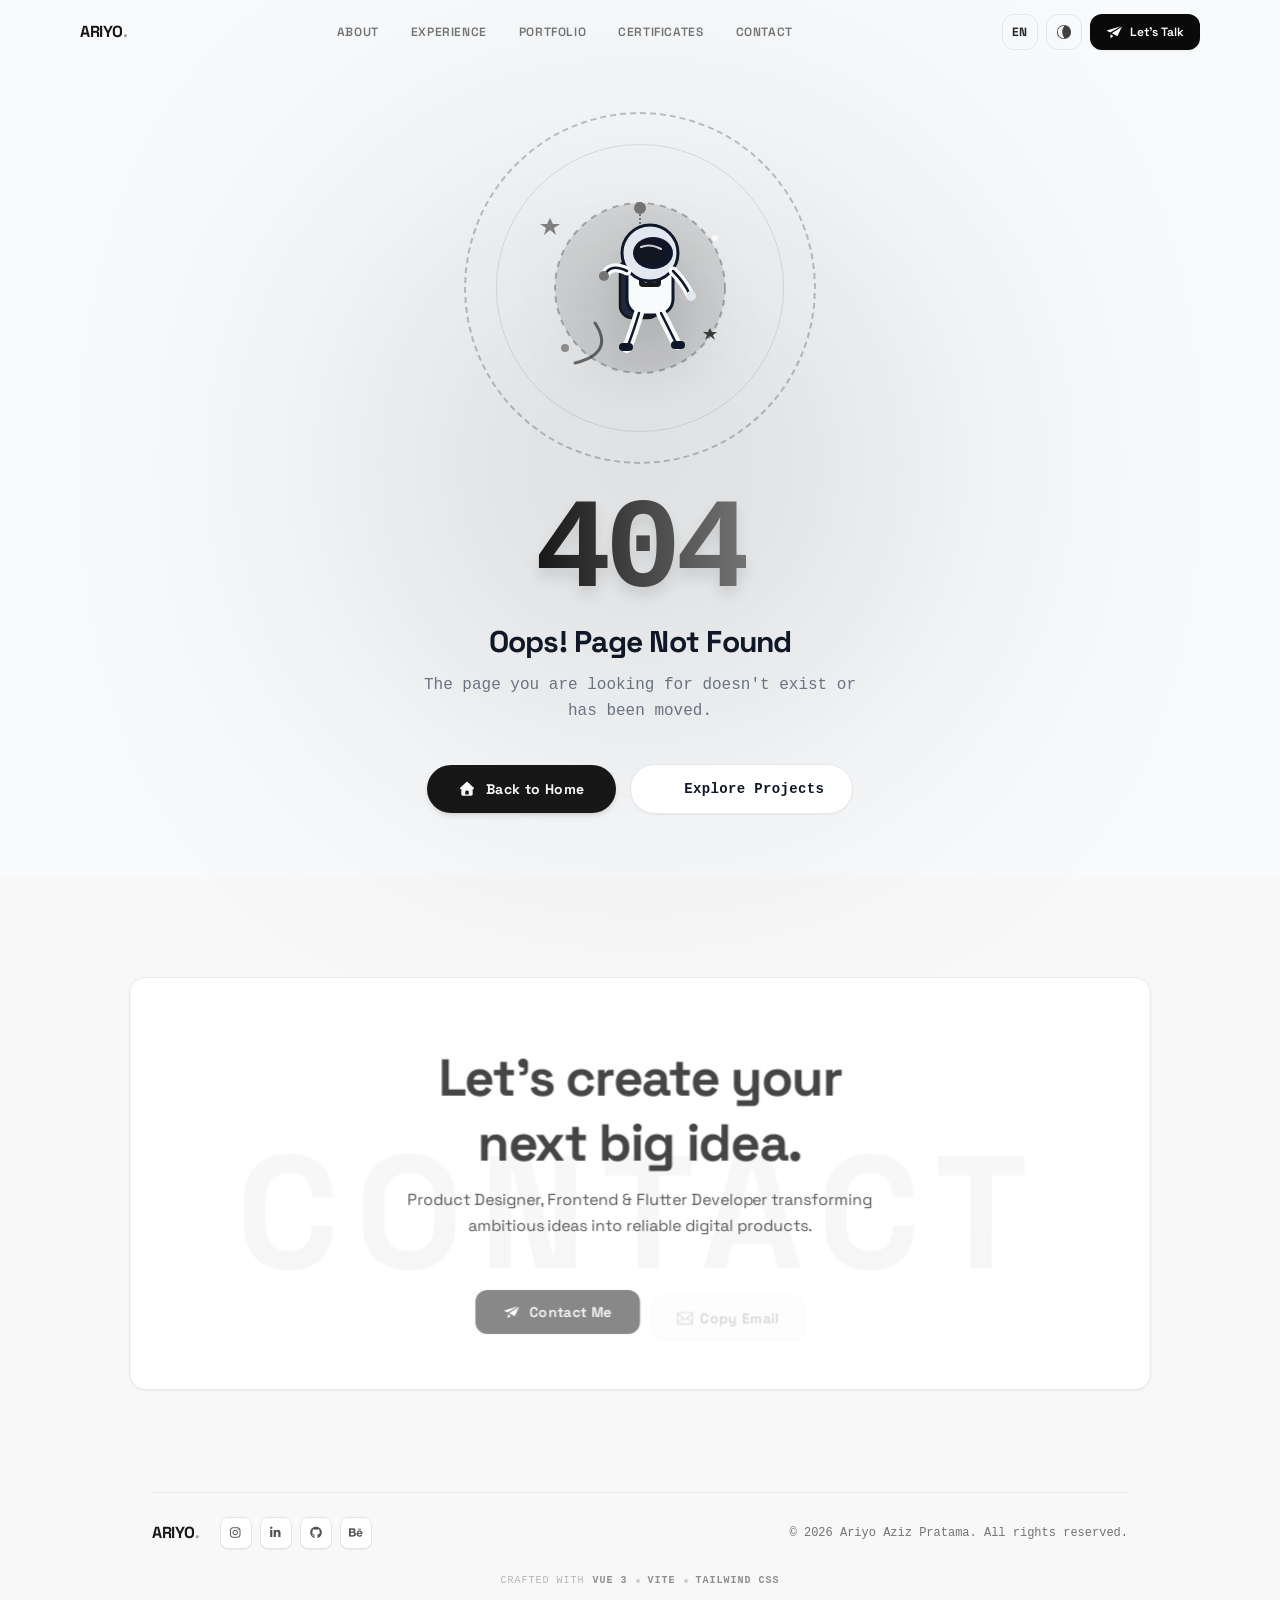
==== commit da87bfff: "deploy: ariyoaziz/my_web@c14c18d8817e6b6c39b65bcee480d4f4b1f7a20a" ====
--- a/index.html
+++ b/index.html
@@ -2,6 +2,12 @@
 <html lang="id">
 
 <head>
+  <script async src="https://www.googletagmanager.com/gtm.js?id=GTM-T4GXP359"></script>
+  <script>
+    window.dataLayer = window.dataLayer || [];
+    function gtag(){dataLayer.push(arguments);}
+    gtag('js', new Date());
+  </script>
   <meta charset="UTF-8" />
   <link rel="icon" type="image/png" href="/mylogo.png" />
   <meta name="viewport" content="width=device-width, initial-scale=1.0" />
